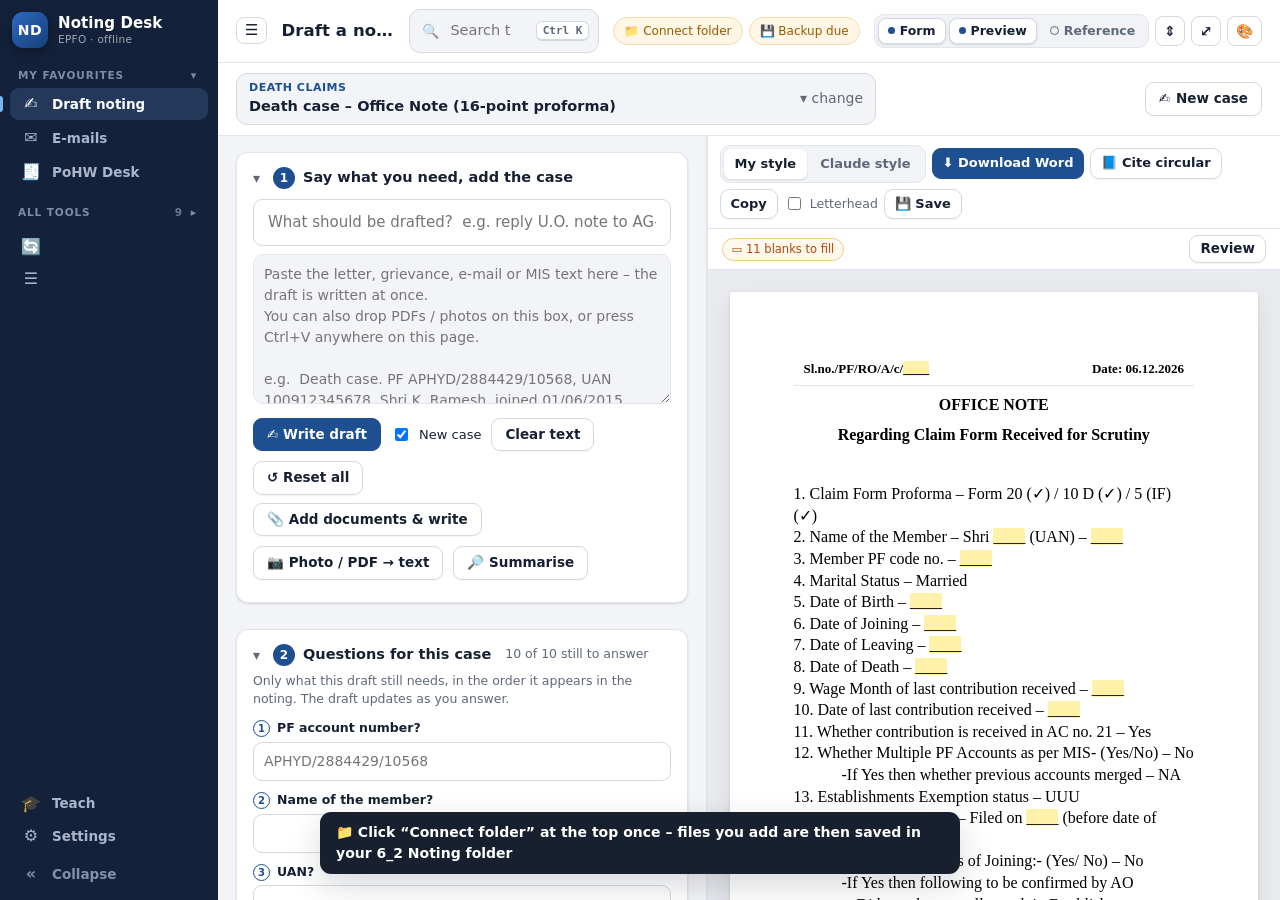
==== docs/index.html @ 1efc4e91 "Noting Desk iPhone app (PWA) with offline PC sync - Base: original Noting_Desk.html, unchanged, in s" ====
<!doctype html>
<html lang="en">
<head>
<meta charset="utf-8">
<meta name="viewport" content="width=device-width, initial-scale=1, viewport-fit=cover">
<meta name="theme-color" content="#173f7a">
<meta name="apple-mobile-web-app-capable" content="yes">
<meta name="mobile-web-app-capable" content="yes">
<meta name="apple-mobile-web-app-status-bar-style" content="default">
<meta name="apple-mobile-web-app-title" content="Noting Desk">
<meta name="format-detection" content="telephone=no">
<link rel="apple-touch-icon" href="icons/apple-touch-icon.png">
<link rel="icon" type="image/png" href="icons/icon-192.png">
<title>Noting Desk</title>
<style>
:root{
  --bg:#f3f1ec; --panel:#ffffff; --ink:#1d2433; --muted:#667085; --line:#dcd8cf;
  --accent:#1f4e79; --accent-2:#e8eef6; --ok:#1e7a4c; --warn:#a15c00; --chip:#f6f4ef;
  --paper:#ffffff; --paper-ink:#000;
}
@media (prefers-color-scheme: dark){
  :root:not([data-theme="light"]){
    --bg:#15181e; --panel:#1d2129; --ink:#e7e9ee; --muted:#9aa3b2; --line:#2e3440;
    --accent:#7fb0e6; --accent-2:#22324a; --ok:#5cc58f; --warn:#e3a54a; --chip:#252a34;
  }
}
:root[data-theme="dark"]{
  --bg:#15181e; --panel:#1d2129; --ink:#e7e9ee; --muted:#9aa3b2; --line:#2e3440;
  --accent:#7fb0e6; --accent-2:#22324a; --ok:#5cc58f; --warn:#e3a54a; --chip:#252a34;
}
*{box-sizing:border-box}
html,body{margin:0;height:100%}
body{background:var(--bg);color:var(--ink);font:14px/1.45 "Segoe UI",system-ui,-apple-system,Roboto,Arial,sans-serif}
button,input,select,textarea{font:inherit;color:inherit}
header.top{display:flex;align-items:center;gap:12px;padding:10px 16px;background:var(--panel);border-bottom:1px solid var(--line);position:sticky;top:0;z-index:20}
.brand{font-weight:700;letter-spacing:.2px;font-size:16px}
.brand small{display:block;font-weight:400;color:var(--muted);font-size:12px}
.modes{display:flex;gap:4px;background:var(--chip);border:1px solid var(--line);border-radius:10px;padding:3px;margin-left:auto}
.modes button{border:0;background:transparent;padding:6px 12px;border-radius:8px;cursor:pointer;color:var(--muted)}
.modes button.on{background:var(--panel);color:var(--ink);box-shadow:0 1px 2px rgba(0,0,0,.08);font-weight:600}
.iconbtn{border:1px solid var(--line);background:var(--panel);border-radius:8px;padding:6px 10px;cursor:pointer}
.app{display:grid;grid-template-columns:260px minmax(340px,1fr) minmax(420px,1.15fr);gap:0;height:calc(100vh - 57px)}
.app.ibbmode{display:none}
#nav{border-right:1px solid var(--line);overflow:auto;background:var(--panel);padding:10px}
#nav input{width:100%;padding:8px 10px;border:1px solid var(--line);border-radius:8px;background:var(--bg);margin-bottom:8px}
.cat{margin:8px 0 2px;font-size:11px;font-weight:700;text-transform:uppercase;letter-spacing:.6px;color:var(--muted)}
.tpl{display:block;width:100%;text-align:left;border:0;background:transparent;padding:6px 8px;border-radius:7px;cursor:pointer;font-size:13px}
.tpl:hover{background:var(--chip)}
.tpl.on{background:var(--accent-2);color:var(--accent);font-weight:600}
#formPane{overflow:auto;padding:14px 18px 90px}
#formPane h2{margin:0 0 2px;font-size:17px}
#formPane .desc{color:var(--muted);margin:0 0 12px;font-size:12.5px}
#form{display:grid;grid-template-columns:repeat(4,minmax(0,1fr));gap:10px 12px}
.fld{grid-column:span 4;min-width:0}
.fld.w-h{grid-column:span 2}.fld.w-q{grid-column:span 1}.fld.w-tq{grid-column:span 3}
.fld>label{display:block;font-size:12px;font-weight:600;color:var(--muted);margin-bottom:3px}
.fld .sh{color:var(--accent);margin-left:4px;font-size:9px;vertical-align:middle}
.fld input[type=text],.fld input[type=date],.fld input[type=number],.fld select,.fld textarea{width:100%;padding:7px 9px;border:1px solid var(--line);border-radius:7px;background:var(--panel)}
.fld textarea{min-height:62px;resize:vertical}
.fld textarea.auto{background:var(--bg)}
.autobar{display:flex;gap:6px;margin-top:3px}
.autobar button{font-size:11.5px;border:1px solid var(--line);background:var(--panel);border-radius:6px;padding:2px 8px;cursor:pointer;color:var(--muted)}
.chk{display:flex;gap:8px;align-items:flex-start;cursor:pointer;font-size:13px}
.chk input{margin-top:3px}
.multi{display:flex;flex-wrap:wrap;gap:6px 14px}
.rowsbox{border:1px solid var(--line);border-radius:8px;overflow:auto;background:var(--panel)}
.rowsbox table{border-collapse:collapse;width:100%;min-width:480px}
.rowsbox th{font-size:11px;text-align:left;color:var(--muted);font-weight:600;padding:5px 6px;background:var(--chip);border-bottom:1px solid var(--line)}
.rowsbox td{padding:3px 4px;border-bottom:1px solid var(--line);vertical-align:top}
.rowsbox td input,.rowsbox td textarea{width:100%;border:1px solid transparent;border-radius:5px;padding:5px 6px;background:transparent;min-width:70px}
.rowsbox td textarea{min-height:52px;min-width:180px}
.rowsbox td input:focus,.rowsbox td textarea:focus{border-color:var(--accent);outline:0;background:var(--panel)}
.rowsbox .rm{border:0;background:transparent;cursor:pointer;color:var(--muted);font-size:16px}
.addrow{margin:6px;border:1px dashed var(--line);background:transparent;border-radius:6px;padding:4px 10px;cursor:pointer;color:var(--accent)}
.preset{font-size:11.5px;margin-top:2px;width:100%;border:1px solid var(--line);border-radius:5px;background:var(--chip)}
.obs{border:1px solid var(--line);border-radius:8px;background:var(--panel);max-height:420px;overflow:auto}
.obs .it{padding:6px 9px;border-bottom:1px solid var(--line)}
.obs .it textarea{width:100%;margin-top:5px;min-height:50px;border:1px solid var(--line);border-radius:6px;padding:6px}
.obs .more{padding:8px}
.obs .more textarea{width:100%;min-height:54px;border:1px solid var(--line);border-radius:6px;padding:6px}
#prevPane{border-left:1px solid var(--line);display:flex;flex-direction:column;min-width:0;background:#e9e6df}
@media (prefers-color-scheme: dark){:root:not([data-theme="light"]) #prevPane{background:#0f1115}}
:root[data-theme="dark"] #prevPane{background:#0f1115}
.ptools{display:flex;gap:8px;align-items:center;padding:8px 12px;background:var(--panel);border-bottom:1px solid var(--line);flex-wrap:wrap}
.btn{border:1px solid var(--line);background:var(--panel);padding:7px 12px;border-radius:8px;cursor:pointer;font-weight:600}
.btn.pri{background:var(--accent);border-color:var(--accent);color:#fff}
:root[data-theme="dark"] .btn.pri{color:#0d1726}
@media (prefers-color-scheme: dark){:root:not([data-theme="light"]) .btn.pri{color:#0d1726}}
.banner{display:none;padding:7px 12px;background:#fff4e0;color:#7a4a00;font-size:12.5px;border-bottom:1px solid #f0d9a8}
.banner.show{display:flex;gap:10px;align-items:center}
.banner button{border:1px solid #d9b46a;background:#fff;border-radius:6px;padding:3px 8px;cursor:pointer}
.pscroll{overflow:auto;padding:18px;flex:1}
.page{background:var(--paper);color:var(--paper-ink);width:100%;max-width:794px;margin:0 auto;padding:60px 64px;box-shadow:0 1px 4px rgba(0,0,0,.18);font:12pt/1.35 "Times New Roman",Times,serif;outline:0;min-height:600px}
.page p{margin:0 0 6pt}
.page p.tight{margin:0}
.page .al-r{text-align:right}.page .al-c{text-align:center}.page .al-j{text-align:justify}
.page .b{font-weight:bold}.page .u{text-decoration:underline}
.page .fi{text-indent:.5in}
.page .ind{padding-left:.5in}
.page .sub{padding-left:1in;text-indent:-.5in}
.page .li{padding-left:.5in;text-indent:-.25in}
.page .li .num{display:inline-block;width:.25in;text-indent:0}
.page .lr{display:flex;justify-content:space-between;gap:20px}
.page table{border-collapse:collapse;width:100%;margin:4pt 0 8pt;font-size:11.5pt}
.page td{border:1px solid #000;padding:2px 5px;vertical-align:top}
.page td.th{font-weight:bold;text-align:center}
.page .pb{border-top:2px dashed #b7b0a3;margin:22px -64px;position:relative;height:0}
.page .pb::after{content:"page break";position:absolute;top:-9px;left:50%;transform:translateX(-50%);background:#fff;color:#8a8273;font:11px sans-serif;padding:0 6px}
.toast{position:fixed;bottom:22px;left:50%;transform:translateX(-50%);background:#1d2433;color:#fff;padding:8px 14px;border-radius:8px;opacity:0;transition:.25s;pointer-events:none;z-index:50}
.toast.show{opacity:1}
#mobNav,.mtabs{display:none}
dialog{border:1px solid var(--line);border-radius:12px;background:var(--panel);color:var(--ink);max-width:560px;width:92vw;padding:18px}
dialog::backdrop{background:rgba(0,0,0,.35)}
dialog.wide{max-width:780px}
.dyt{border-collapse:collapse;width:100%;font-size:13px;background:var(--panel);border:1px solid var(--line);border-radius:10px;overflow:hidden}.dyt th{text-align:left;font-size:11.5px;text-transform:uppercase;letter-spacing:.03em;color:var(--muted);padding:7px 8px;border-bottom:1px solid var(--line);background:var(--bg)}.dyt td{padding:6px 8px;border-bottom:1px solid var(--line);vertical-align:top}.dyt tr.nd td{border-top:2px solid var(--line)}
.dye td[contenteditable]:focus{outline:2px solid var(--accent);outline-offset:-2px;background:var(--bg)}.dyt .rm{border:0;background:none;color:var(--muted);font-size:16px;cursor:pointer}
.dystats{display:grid;grid-template-columns:repeat(auto-fit,minmax(130px,1fr));gap:10px;margin:0 0 6px}.dystats div{background:var(--panel);border:1px solid var(--line);border-radius:10px;padding:10px 12px}.dystats b{display:block;font-size:20px}.dystats span{font-size:12px;color:var(--muted)}
#dyBody h4{margin:18px 0 6px;font-size:14px}.dybar{display:grid;grid-template-columns:minmax(150px,300px) 1fr 90px;gap:10px;align-items:center;font-size:13px;margin:3px 0}.dyb{height:10px;background:var(--line);border-radius:6px;overflow:hidden}.dyb i{display:block;height:100%;background:var(--accent);border-radius:6px}.dyn{color:var(--muted);font-size:12.5px}
.midgrid{display:grid;grid-template-columns:110px 1fr 100px 1fr;gap:10px}.midr{display:flex;gap:10px;align-items:center;flex-wrap:wrap;padding:7px 0;border-bottom:1px solid var(--line)}.midr code{font:600 16px ui-monospace,Consolas,monospace;letter-spacing:.04em;background:var(--bg);padding:4px 8px;border-radius:6px;border:1px solid var(--line)}
.rjgrid{display:grid;grid-template-columns:1fr 1.05fr;gap:18px}.rjr{display:flex;gap:4px;align-items:flex-start}.rjb{flex:1;text-align:left;border:1px solid var(--line);background:var(--bg);color:var(--ink);border-radius:8px;padding:7px 9px;margin:2px 0;font-size:12.5px;cursor:pointer;line-height:1.35}.rjb:hover{border-color:var(--accent)}.rjr .rm{border:0;background:none;color:var(--muted);font-size:16px;cursor:pointer}
@media(max-width:760px){.rjgrid,.midgrid{grid-template-columns:1fr}.dybar{grid-template-columns:1fr 80px 70px}}

.lrow{display:flex;gap:8px;align-items:flex-start;border-bottom:1px solid var(--line);padding:6px 0;font-size:13px}
.selx select{width:100%}
.qcmd{width:100%;padding:9px 10px;border:1px solid var(--line);border-radius:8px;background:var(--bg);color:var(--ink);margin:0 0 8px;font-size:14px}
dialog label{display:block;font-size:12px;font-weight:600;color:var(--muted);margin:8px 0 3px}
dialog input,dialog textarea{width:100%;padding:7px 9px;border:1px solid var(--line);border-radius:7px;background:var(--bg)}
dialog textarea{min-height:140px;font-family:Consolas,monospace;font-size:12.5px}
.drow{display:flex;gap:8px;justify-content:flex-end;margin-top:14px;flex-wrap:wrap}
/* checks */
.page .blank{background:#fff1a8;border-radius:2px}
.fld.bad input,.fld.bad select,.fld.bad textarea{border-color:#d92d20!important;background:#fff6f5}
.fld.warn input,.fld.warn select,.fld.warn textarea{border-color:#dc8a00!important}
.fmsg{font-size:11.5px;margin-top:3px;color:#b54708}
.fmsg.err{color:#b42318}.fmsg.info{color:var(--muted)}
.chkbar{display:flex;align-items:center;gap:8px;padding:6px 12px;font-size:12.5px;border-bottom:1px solid var(--line);background:var(--panel);flex-wrap:wrap}
.chkbar .pill{padding:2px 9px;border-radius:999px;border:1px solid var(--line);background:var(--chip)}
.chkbar .pill.ok{color:var(--ok);border-color:#a6dcbf}
.chkbar .pill.w{color:#b54708;border-color:#f3c98b;background:#fff8ec}
.chkbar .pill.e{color:#b42318;border-color:#f5b5ae;background:#fff4f2}
.chkbar button{margin-left:auto}
#review{display:none;max-height:42vh;overflow:auto;background:var(--panel);border-bottom:1px solid var(--line);padding:8px 12px}
#review.show{display:block}
.ri{display:flex;gap:10px;align-items:flex-start;padding:7px 0;border-bottom:1px dashed var(--line);font-size:12.5px}
.ri .tag{flex:0 0 auto;font-size:10.5px;font-weight:700;text-transform:uppercase;padding:1px 6px;border-radius:5px;background:var(--chip);color:var(--muted)}
.ri .tag.e{background:#fee4e2;color:#b42318}.ri .tag.w{background:#fef0c7;color:#b54708}.ri .tag.g{background:#e0eaff;color:#2f4fb3}
.ri .body{flex:1;min-width:0}.ri .ctx{color:var(--muted);font-size:11.5px;margin-top:2px;word-break:break-word}
.ri button{flex:0 0 auto;font-size:11.5px;border:1px solid var(--line);background:var(--panel);border-radius:6px;padding:2px 8px;cursor:pointer}
.flash{animation:fl 1.4s}
@keyframes fl{0%,60%{background:#fff1a8}100%{background:transparent}}
/* history */
#hist{display:none;padding:14px 18px 100px;max-width:1100px;margin:0 auto}
#hist.show{display:block}
.htools{display:flex;gap:8px;flex-wrap:wrap;align-items:center}
.htools input,.htools select{padding:7px 9px;border:1px solid var(--line);border-radius:7px;background:var(--panel)}
.htools input[type=search]{flex:1;min-width:200px}
.hitem{display:flex;gap:12px;align-items:flex-start;padding:10px 0;border-bottom:1px solid var(--line)}
.hitem .when{flex:0 0 92px;font-size:12px;color:var(--muted)}
.hitem .what{flex:1;min-width:0}
.hitem .what b{display:block}
.hitem .what .meta{font-size:12px;color:var(--muted)}
.hitem .what .snip{font-size:12px;color:var(--muted);margin-top:3px;overflow:hidden;text-overflow:ellipsis;white-space:nowrap}
.hitem .acts{display:flex;gap:6px;flex-wrap:wrap}
.hitem .acts button{font-size:12px;padding:4px 9px}
.badge{font-size:10.5px;padding:1px 6px;border-radius:5px;background:var(--accent-2);color:var(--accent);margin-left:6px;font-weight:600}
@media (max-width:900px){.hitem{flex-wrap:wrap}.hitem .when{flex-basis:100%}}
/* IBB */
#ibb{display:none;padding:14px 18px 100px;max-width:1280px;margin:0 auto}
#ibb.show{display:block}
.card{background:var(--panel);border:1px solid var(--line);border-radius:12px;padding:14px;margin-bottom:14px}
.card h3{margin:0 0 10px;font-size:15px;display:flex;align-items:center;gap:10px;flex-wrap:wrap}
.grid4{display:grid;grid-template-columns:repeat(6,minmax(0,1fr));gap:10px}
.grid4 .fld{grid-column:span 1}
.grid4 .fld.w-2{grid-column:span 2}
.ibbt{overflow:auto}
.ibbt table{border-collapse:collapse;width:100%;min-width:860px;font-size:12.5px}
.ibbt th,.ibbt td{border:1px solid var(--line);padding:3px 5px;text-align:right;white-space:nowrap}
.ibbt th{background:var(--chip);font-size:11.5px;color:var(--muted);text-align:center}
.ibbt td.l{text-align:left}
.ibbt td input{width:100%;min-width:72px;border:0;background:transparent;text-align:right;padding:3px 2px}
.ibbt td input.rem{text-align:left;min-width:100px}
.ibbt td input:focus{outline:1px solid var(--accent);background:var(--panel)}
.ibbt tr.calc td{background:var(--chip);font-weight:600}
.ibbt td.ro{color:var(--muted)}
.rate{width:70px;padding:3px 6px;border:1px solid var(--line);border-radius:6px;background:var(--panel);text-align:right}
.sumgrid{display:flex;flex-wrap:wrap;gap:10px}
.stat{background:var(--chip);border:1px solid var(--line);border-radius:10px;padding:8px 12px;min-width:150px}
.stat b{display:block;font-size:18px}
.stat span{font-size:11.5px;color:var(--muted)}
.collapse{border:0;background:transparent;cursor:pointer;color:var(--accent);font-size:12.5px}
.hint{color:var(--muted);font-size:12px;margin:4px 0 0}
#styleSw{display:flex;gap:2px;background:var(--chip);border:1px solid var(--line);border-radius:9px;padding:2px}
#styleSw button{border:0;background:transparent;padding:6px 11px;border-radius:7px;cursor:pointer;color:var(--muted);font-size:13px}
#styleSw button.on{background:var(--accent);color:#fff;font-weight:600}
/* circular check */
#qAdv select{width:100%;padding:6px 8px;border:1px solid var(--line);border-radius:7px;background:var(--panel);color:var(--ink);margin-bottom:8px}
.advq{padding:6px 0;border-top:1px dashed var(--line)}.advql{font-size:13px;margin-bottom:4px}
.advq input{width:140px;padding:5px 7px;border:1px solid var(--line);border-radius:6px;background:var(--bg);color:var(--ink)}
.seg{display:flex;gap:4px}.seg.wrap{flex-wrap:wrap}.seg button{border:1px solid var(--line);background:var(--panel);color:var(--ink);border-radius:14px;padding:3px 11px;font-size:12.5px;cursor:pointer}.seg button.on{background:var(--accent);border-color:var(--accent);color:#fff}
#advRes{margin-top:10px}.advout{font-weight:600;padding:8px 10px;border-radius:8px;background:var(--chip);display:flex;gap:8px;align-items:center;flex-wrap:wrap}
.advout select{width:auto!important;margin:0!important}.o-approve{border-left:4px solid var(--ok)}.o-reject{border-left:4px solid var(--bad)}.o-return,.o-merit{border-left:4px solid var(--warn)}.o-eo,.o-oic,.o-transfer,.o-part{border-left:4px solid var(--accent)}
.advr{font-size:13px;padding-left:20px;margin:8px 0}.advr li{margin:4px 0}.cref{font-size:11px}.advrec{font-size:13px;font-style:italic;margin:6px 0}
#advEdit{width:100%;min-height:110px;margin-top:6px;padding:8px;border:1px solid var(--line);border-radius:8px;background:var(--bg);color:var(--ink);font:13px/1.45 inherit}
.advc{margin-top:8px;font-size:12.5px}.advc details,.libi{border:1px solid var(--line);border-radius:8px;padding:6px 9px;margin:6px 0;background:var(--bg)}.advc summary,.libi summary{cursor:pointer}.advc ul,.libi ul{margin:6px 0;padding-left:18px}.vrf{font-size:11px;color:var(--warn);border:1px solid var(--warn);border-radius:10px;padding:0 6px}
.libr{border-bottom:1px solid var(--line);padding:7px 2px;font-size:13.5px}.libr.core{background:var(--chip)}.libm{display:flex;gap:8px;font-size:11.5px;color:var(--muted);margin-bottom:2px}.libd{border:1px solid var(--line);border-radius:10px;padding:0 6px}.libk{color:var(--ok);font-weight:600}.libt{color:var(--ink);text-decoration:none}.libt:hover{text-decoration:underline;color:var(--accent)}.libo{font-size:11.5px;margin-left:6px}.libr details{margin-top:4px;font-size:12.5px}
#kbBox summary{cursor:pointer;font-weight:600;font-size:13.5px}.kbh{border-top:1px solid var(--line);padding:7px 0;font-size:13px}.kbh .kbm{display:flex;gap:8px;flex-wrap:wrap;font-size:11.5px;color:var(--muted);align-items:center}.kbh .kbt{font-weight:600}.kbh mark{background:#ffe08a;color:inherit;padding:0 1px;border-radius:2px}.kbh p{margin:3px 0;line-height:1.45}.kbk{border:1px solid var(--line);border-radius:10px;padding:0 6px}#dlgAddC .chip{display:inline-block;border:1px solid var(--line);border-radius:12px;padding:1px 8px;margin:0 4px 4px 0;font-size:12px;background:var(--chip)}#dlgAddC .chip a{color:var(--muted);text-decoration:none;margin-left:4px}#dlgAddC input,#dlgAddC select,#dlgAddC textarea{font:inherit}#dlgLib select{padding:5px 7px;border:1px solid var(--line);border-radius:7px;background:var(--panel);color:var(--ink)}
/* summary + OCR */
.btn.sm{padding:3px 9px;font-size:12px}
#qSum{display:none}#qSum h3{display:flex;align-items:center;gap:8px}
.smrow{display:grid;grid-template-columns:92px 1fr;gap:8px;padding:6px 0;border-top:1px solid var(--line);font-size:13px}
.smrow:first-child{border-top:0}.smrow ol,.smrow ul{margin:0;padding-left:18px}.smrow li{margin:2px 0}.smrow ul.smd{list-style:none;padding:0}
.smk{font-size:11.5px;font-weight:700;color:var(--muted);text-transform:uppercase;letter-spacing:.4px;padding-top:2px}
.smrow.warn span:last-child{color:var(--warn)}
.ocrdlg{width:min(860px,96vw);max-height:94vh;border:1px solid var(--line);border-radius:12px;background:var(--panel);color:var(--ink);padding:16px}
.ocrdlg::backdrop{background:rgba(0,0,0,.45)}
.ocrdrop{border:2px dashed var(--line);border-radius:10px;padding:10px;margin:8px 0}.ocrdrop.on{border-color:var(--accent);background:var(--accent-2)}
#ocrThumbs{display:flex;flex-wrap:wrap;gap:8px;margin-top:8px}
.othumb{border:1px solid var(--line);border-radius:8px;padding:4px;background:var(--bg);display:flex;flex-direction:column;align-items:center;gap:4px}
.otext{width:150px;height:110px;overflow:hidden;font-size:10.5px;line-height:1.3;color:var(--muted);background:var(--panel);padding:4px;border-radius:4px}
.othumb canvas{display:block;max-width:150px;max-height:150px;background:#fff}
.obar{display:flex;gap:4px;align-items:center;font-size:11.5px;color:var(--muted)}.obar button{border:1px solid var(--line);background:var(--panel);border-radius:6px;cursor:pointer;padding:1px 7px;color:var(--ink)}
.oprog{display:none;height:6px;background:var(--chip);border-radius:4px;overflow:hidden;margin:6px 0}.oprog i{display:block;height:100%;width:0;background:var(--accent);transition:width .2s}
#ocrOut{width:100%;min-height:200px;margin-top:8px;padding:9px;border:1px solid var(--line);border-radius:8px;background:var(--bg);color:var(--ink);font:13px/1.45 inherit;resize:vertical}
/* quick write */
#qw{display:flex;flex-direction:column;gap:12px;margin-bottom:12px}
.qcard{background:var(--panel);border:1px solid var(--line);border-radius:10px;padding:12px 14px}
.qcard h3{margin:0 0 8px;font-size:14.5px;display:flex;align-items:center;gap:8px}
.qcard h4{margin:14px 0 6px;font-size:12.5px;color:var(--muted);text-transform:uppercase;letter-spacing:.5px}
.qstep{display:inline-grid;place-items:center;width:22px;height:22px;border-radius:50%;background:var(--accent);color:#fff;font-size:12px;font-weight:700}
#qText{width:100%;min-height:130px;resize:vertical;padding:9px 10px;border:1px solid var(--line);border-radius:8px;background:var(--bg);color:var(--ink);font:13px/1.45 inherit}
.qrow{display:flex;align-items:center;gap:10px;flex-wrap:wrap;margin-top:8px}
#qFound{margin-top:8px;display:flex;flex-wrap:wrap;gap:5px;align-items:center}
.qchip{font-size:11.5px;border:1px solid var(--line);background:var(--chip);border-radius:20px;padding:2px 9px}
.qchip b{color:var(--accent);font-weight:600;margin-right:3px}
.qtype{display:flex;flex-wrap:wrap;gap:6px;align-items:baseline;margin-bottom:6px}
#qSel{width:100%;padding:6px 8px;border:1px solid var(--line);border-radius:7px;background:var(--panel);color:var(--ink)}
#qList,#qChoice{display:flex;flex-direction:column;gap:10px}
.fld.q>label{font-size:13px;color:var(--ink);font-weight:600;display:flex;gap:7px;align-items:baseline}
.fld.q .qn{flex:none;display:inline-grid;place-items:center;min-width:19px;height:19px;border-radius:50%;border:1px solid var(--accent);color:var(--accent);font-size:11px}
.fld.q.done .qn{background:var(--ok);border-color:var(--ok);color:#fff}
.fld.q.done>label{color:var(--muted);font-weight:500}
#qType,#qAsk{display:none}
/* collapsible panes (desktop only) */
.phead{display:none}
@media (min-width:901px){
  .app{transition:grid-template-columns .18s ease}
  .phead{display:flex;position:sticky;top:0;z-index:6;justify-content:flex-end;margin:-4px 0 4px;pointer-events:none}
  #formPane .phead{margin:-10px -14px 0 0}
  #prevPane .phead{position:static;margin:0;padding:3px 6px 0;background:var(--panel)}
  .pmin{pointer-events:auto;border:1px solid var(--line);background:var(--panel);color:var(--muted);border-radius:6px;font-size:11.5px;padding:2px 8px;cursor:pointer;white-space:nowrap}
  .pmin:hover{background:var(--chip);color:var(--ink)}
  .mini{padding:0!important;overflow:hidden!important;display:block!important;background:var(--chip)}
  .mini>*:not(.phead){display:none!important}
  .mini .phead{display:block;position:static;margin:0!important;padding:0;height:100%;pointer-events:auto;background:transparent}
  .mini .pmin{width:100%;height:100%;border:0;border-radius:0;background:transparent;writing-mode:vertical-rl;font-size:12.5px;font-weight:600;letter-spacing:.4px;color:var(--accent)}
  .mini .pmin:hover{background:var(--accent-2)}
}
@media (max-width:1100px){.app{grid-template-columns:220px 1fr 1fr}}
@media (max-width:900px){
  .app{display:block;height:auto}
  #nav{display:none}
  #mobNav{display:block;padding:10px 16px 0}
  #mobNav select{width:100%;padding:9px;border:1px solid var(--line);border-radius:8px;background:var(--panel)}
  .mtabs{display:flex;gap:4px;padding:10px 16px 0}
  .mtabs button{flex:1;padding:8px;border:1px solid var(--line);background:var(--panel);border-radius:8px;cursor:pointer}
  .mtabs button.on{background:var(--accent-2);color:var(--accent);font-weight:700;border-color:var(--accent)}
  #formPane{padding:12px 16px 90px}
  #prevPane{display:none;border-left:0;min-height:70vh}
  body.prev #formPane{display:none} body.prev #prevPane{display:flex}
  .page{padding:26px 20px;font-size:11pt}
  .page .pb{margin:22px -20px}
  #form{grid-template-columns:repeat(2,minmax(0,1fr))}
  .fld,.fld.w-tq{grid-column:span 2}.fld.w-h{grid-column:span 2}.fld.w-q{grid-column:span 1}
  .grid4{grid-template-columns:repeat(2,minmax(0,1fr))}
  .grid4 .fld.w-2{grid-column:span 2}
  .ptools{position:sticky;top:57px;z-index:5}
  header.top{flex-wrap:wrap}
  .brand small{display:none}
  #ibb{padding:12px 16px 100px}
}

/* ---- Circular Library hub ---- */
.hub input[type=checkbox]{width:auto;padding:0}.hub label{display:inline-block;margin:0;font-size:13px}.hub .wgrid label,.hub .wl{display:block}.hub .hubhead label{display:inline}.hub textarea{font-family:inherit;font-size:14px}
.hub{max-width:none;width:min(1040px,96vw);height:min(92vh,900px);max-height:94vh;border:1px solid var(--line);border-radius:14px;background:var(--bg);color:var(--ink);padding:0;overflow:hidden}.hub[open]{display:flex;flex-direction:column}.hub::backdrop{background:rgba(0,0,0,.5)}
.hubhead{display:flex;align-items:center;gap:12px;padding:12px 18px;background:var(--panel);border-bottom:1px solid var(--line);flex-wrap:wrap}.hubhead h2{margin:0;font-size:19px}
.fchip{font-size:12.5px;border-radius:999px;padding:4px 6px 4px 12px;display:flex;gap:8px;align-items:center}.fchip.ok{background:#e4f5ea;color:#14633a}.fchip.warn{background:#fff1d6;color:#8a5a00;padding:4px 10px}.fchip .lk{border:0;background:none;color:inherit;text-decoration:underline;cursor:pointer;font:inherit}
.hubtabs{display:flex;gap:6px;padding:10px 18px 0;background:var(--panel)}.hubtabs button{border:1px solid var(--line);border-bottom:0;background:var(--bg);color:var(--muted);padding:9px 16px;border-radius:10px 10px 0 0;font:600 14px inherit;cursor:pointer}.hubtabs button.on{background:var(--bg);color:var(--ink);box-shadow:0 2px 0 var(--bg)}
.hubnote{margin:10px 18px 0;padding:10px 12px;border-radius:10px;background:#fff1d6;color:#6d4700;font-size:13.5px}
.hubbody{flex:1;overflow:auto;padding:14px 18px 20px}
.srch{display:flex;gap:10px;align-items:center}.srch input{flex:1;padding:13px 14px;font-size:16px;border:2px solid var(--line);border-radius:12px;background:var(--panel);color:var(--ink)}.srch input:focus{outline:none;border-color:var(--accent)}
.seg{display:inline-flex;border:1px solid var(--line);border-radius:10px;overflow:hidden}.seg button{border:0;background:var(--panel);color:var(--muted);padding:10px 14px;font:600 13px inherit;cursor:pointer}.seg button.on{background:var(--accent);color:#fff}
.chips{display:flex;gap:6px;flex-wrap:wrap;margin:10px 0}.chips button{border:1px solid var(--line);background:var(--panel);color:var(--ink);border-radius:999px;padding:5px 11px;font-size:13px;cursor:pointer}.chips button i{font-style:normal;color:var(--muted);font-size:11.5px;margin-left:3px}.chips button.on{background:var(--accent);border-color:var(--accent);color:#fff}.chips button.on i{color:#dbe8f5}
.tools{align-items:center;gap:14px;font-size:13px;color:var(--muted)}.tools select{margin-left:4px;padding:6px 8px;border:1px solid var(--line);border-radius:8px;background:var(--panel);color:var(--ink)}.tog{display:inline-flex;align-items:center;gap:6px;cursor:pointer;white-space:nowrap}
.lc{display:flex;gap:12px;padding:12px;margin:8px 0;border:1px solid var(--line);border-radius:12px;background:var(--panel)}.lc.core{border-left:4px solid #2e8b57}
.lcd{min-width:54px;text-align:center;border-right:1px solid var(--line);padding-right:12px;display:flex;flex-direction:column;justify-content:center;color:var(--muted);font-size:11.5px;line-height:1.25}.lcd b{font-size:22px;color:var(--ink)}
.lcb{flex:1;min-width:0}.lct{font-weight:600;font-size:14.5px;line-height:1.4}.lcm{display:flex;gap:6px;flex-wrap:wrap;align-items:center;margin:5px 0;font-size:12px}.lca{display:flex;gap:6px;flex-wrap:wrap;align-items:center}
.pill{border:1px solid var(--line);border-radius:999px;padding:1px 8px;font-size:11.5px;color:var(--muted)}.pill.ok{background:#e4f5ea;color:#14633a;border-color:#bfe3cd}.pill.own{background:#e8f0fb;color:#1d4f7a;border-color:#c5d8f2}.mut{color:var(--muted);font-size:12px}
.kp summary{cursor:pointer;font-size:13px;color:var(--accent);margin-top:4px}.kp ul{margin:4px 0 0 18px;padding:0;font-size:13px}
.btn.big{padding:11px 18px;font-size:15px}.btn.sm{padding:5px 10px;font-size:12.5px}
.wz{max-width:820px;margin:0 auto}.wstep{display:flex;gap:14px;padding:14px 0;border-bottom:1px solid var(--line)}.wn{width:32px;height:32px;border-radius:50%;background:var(--accent);color:#fff;display:flex;align-items:center;justify-content:center;font-weight:700;flex:none}.wb{flex:1;min-width:0}.wb h3{margin:4px 0 4px;font-size:16px}
.drop{display:flex;gap:10px;align-items:center;flex-wrap:wrap;padding:16px;border:2px dashed var(--line);border-radius:12px;background:var(--panel)}.drop.on{border-color:var(--accent);background:var(--chip)}
.wf{display:flex;justify-content:space-between;gap:10px;padding:6px 10px;margin-top:6px;border:1px solid var(--line);border-radius:8px;font-size:13.5px;background:var(--panel)}.wf .lk{border:0;background:none;color:#b42318;cursor:pointer;text-decoration:underline}
.wb textarea,.wb input,.wb select{width:100%;padding:9px 10px;border:1px solid var(--line);border-radius:8px;background:var(--panel);color:var(--ink);font:inherit;box-sizing:border-box}
.wgrid{display:grid;grid-template-columns:2fr 1fr 1.3fr;gap:10px}.wgrid label,.wl{display:block;font-size:12.5px;font-weight:600;color:var(--muted)}.wgrid input,.wgrid select,.wl input,.wl textarea{margin-top:3px;font-weight:400}.wl{margin-top:10px}
.wmsg{margin-top:8px;font-size:14px}@media(max-width:700px){.wgrid{grid-template-columns:1fr}.lc{flex-direction:column}.lcd{flex-direction:row;gap:6px;border-right:0;padding:0;justify-content:flex-start;align-items:baseline}}
.lhwrap{margin:0 0 10px}.lh{display:block;max-width:100%;height:auto;margin:0 auto}.lhbox{border:1px solid var(--line);border-radius:10px;padding:8px 12px;margin:8px 0}
/* ---------- visual refresh ---------- */
:root{--shadow:0 1px 2px rgba(16,24,40,.06),0 4px 14px rgba(16,24,40,.06);--ring:0 0 0 3px color-mix(in srgb,var(--accent) 22%,transparent)}
header.top{box-shadow:0 1px 0 var(--line),0 6px 18px rgba(16,24,40,.05);gap:10px;flex-wrap:nowrap}
.brand{display:flex;align-items:center;gap:10px;white-space:nowrap}.brand::before{content:"ND";display:grid;place-items:center;width:32px;height:32px;border-radius:9px;background:var(--accent);color:#fff;font-size:12.5px;font-weight:800;letter-spacing:.5px;flex:none}
:root[data-theme="dark"] .brand::before{color:#0d1726}
.modes{overflow-x:auto;scrollbar-width:none;border-radius:12px;padding:4px;min-width:0}.modes::-webkit-scrollbar{display:none}
.modes button{white-space:nowrap;border-radius:9px;padding:7px 12px;font-weight:500;transition:background .15s,color .15s}.modes button:hover{color:var(--ink);background:color-mix(in srgb,var(--panel) 60%,transparent)}
.modes button.on{color:var(--accent);box-shadow:var(--shadow)}
.iconbtn{white-space:nowrap;border-radius:9px;padding:7px 11px;font-weight:500;transition:border-color .15s,background .15s}.iconbtn:hover{border-color:var(--accent);background:var(--accent-2)}
.btn{border-radius:9px;transition:border-color .15s,background .15s,transform .05s,box-shadow .15s}.btn:hover{border-color:var(--accent)}.btn:active{transform:translateY(1px)}
.btn.pri{box-shadow:0 1px 2px rgba(16,24,40,.18)}.btn.pri:hover{filter:brightness(1.08)}.btn:disabled{opacity:.55;cursor:default}
button:focus-visible,select:focus-visible,a:focus-visible{outline:0;box-shadow:var(--ring)}
input:focus,textarea:focus,select:focus{outline:0;border-color:var(--accent)!important;box-shadow:var(--ring)}
#page:focus,#page *:focus{box-shadow:none}
.qcard{border-radius:12px;box-shadow:var(--shadow);padding:14px 16px}.qcard+.qcard{margin-top:12px}
.qcmd{border:1.5px solid color-mix(in srgb,var(--accent) 45%,var(--line));font-weight:500;padding:11px 12px;border-radius:10px;background:var(--panel)}
.qcmd::placeholder{font-weight:400}
#nav{padding:12px 10px}.tpl{position:relative;border-radius:8px;padding:7px 10px;transition:background .12s}.tpl.on{box-shadow:inset 3px 0 0 var(--accent)}
.cat{margin:14px 0 4px;padding-left:4px}
.toast{bottom:26px;padding:10px 16px;border-radius:10px;box-shadow:0 8px 28px rgba(0,0,0,.25);font-weight:500;max-width:min(92vw,640px)}
dialog{border-radius:14px;box-shadow:0 24px 60px rgba(0,0,0,.28)}dialog::backdrop{background:rgba(15,20,30,.45);backdrop-filter:blur(2px)}
.hubtabs button.on{color:var(--accent)}
*{scrollbar-width:thin;scrollbar-color:color-mix(in srgb,var(--muted) 45%,transparent) transparent}
kbd{font:600 11px ui-monospace,Consolas,monospace;border:1px solid var(--line);border-bottom-width:2px;border-radius:5px;padding:1px 5px;background:var(--bg);color:var(--muted)}
.keys{display:flex;gap:14px;flex-wrap:wrap;font-size:12px;color:var(--muted);margin:10px 2px 0}
@media(max-width:1250px){.brand small{display:none}.iconbtn{padding:7px 9px}}
@media(min-width:901px){.app{height:calc(100vh - 65px)}}
@media(max-width:900px){header.top{flex-wrap:wrap}.modes{order:3;flex-basis:100%;margin-left:0}.brand{margin-right:auto}}
#dlgSet .tog{display:inline-flex;gap:6px;align-items:center}
/* ---- rejection reasons: sentence with blank boxes ---- */
.rjb{position:relative;font-size:12px!important;padding:8px 10px!important}.rjb.on{border-color:var(--accent)!important;background:var(--chip)!important;box-shadow:0 0 0 2px color-mix(in srgb,var(--accent) 22%,transparent)}
.rjn{display:inline-block;margin-left:6px;font-size:10.5px;font-weight:600;color:var(--accent);background:var(--panel);border:1px solid var(--line);border-radius:10px;padding:0 7px;white-space:nowrap}
.rjsent{font-size:15px;line-height:2.3;font-weight:500;letter-spacing:.01em;background:var(--bg);border:1px solid var(--line);border-radius:12px;padding:12px 16px;text-transform:uppercase}
.rjf{display:inline-flex;flex-direction:column;vertical-align:middle;line-height:1;margin:0 3px;text-transform:none}
.rjf small{font-size:9.5px;color:var(--muted);text-align:center;margin-top:2px;white-space:nowrap}
.rjin{font:inherit;font-size:15px!important;font-weight:600;text-align:center;padding:4px 6px!important;border:0!important;border-bottom:2px solid var(--accent)!important;border-radius:5px 5px 0 0!important;background:#fff6c8!important;color:#1a1a1a!important;width:auto;min-width:0}
.rjin:focus{outline:0;background:#ffeb85!important}.rjin::placeholder{font-weight:400;color:#9a8a3c;font-size:12px}
.rjempty{padding:26px 18px;border:1px dashed var(--line);border-radius:12px;color:var(--muted);font-size:13.5px;line-height:1.6}.rjempty b{color:var(--ink)}

/* ---- layout pass 2 ---- */
@media (min-width:1300px){
 #qList{display:grid!important;grid-template-columns:1fr 1fr;gap:12px 16px}
 #qList .fld.q{grid-column:auto}
 #qList .fld.q.w-f,#qList .fld.q:has(table),#qList .fld.q:has(textarea),#qList .fld.q:has(.opts),#qList .fld.q:has(.chk),#qList .fld.q.w-tq{grid-column:1/-1}
}
.fld.q>label{font-size:12.5px;margin-bottom:4px}
.fld.q .qn{min-width:17px;height:17px;font-size:10px}
.fld.q input[type=text],.fld.q input[type=date],.fld.q select,.fld.q textarea{padding:8px 10px;font-size:14px}
.fld.q.done input,.fld.q.done select{background:color-mix(in srgb,var(--ok) 7%,var(--panel))}
.qcard{border-radius:14px}
#qCmd{font-size:15px;padding:11px 14px}
.qrow .btn:not(.pri){background:transparent}
.btn{transition:background .12s,border-color .12s,transform .05s}.btn:active{transform:translateY(1px)}
header.top .btn{padding:6px 10px;font-size:13px}


/* =====================================================================
   NOTING DESK 2 — new shell & theme (layered over the engine styles)
   ===================================================================== */
body.nd2{
  --bg:#f3f4f7; --panel:#ffffff; --ink:#172033; --muted:#5f6878; --line:#e2e5eb; --line2:#d3d8e1;
  --accent:#1d4f91; --accent-2:#e8f0fb; --accent-ink:#0f3466; --ok:#167a48; --warn:#9a5a00; --bad:#b42318;
  --chip:#f1f3f7; --rail:#13213b; --rail-ink:#aab6cc; --hl:#fff3c4; --gold:#d99a1e;
  --r:12px; --sh:0 1px 2px rgba(16,24,40,.06),0 1px 3px rgba(16,24,40,.08); --sh2:0 12px 32px rgba(16,24,40,.16);
  font:14px/1.5 "Segoe UI Variable Text","Segoe UI",system-ui,-apple-system,Roboto,Arial,sans-serif;
  background:var(--bg);color:var(--ink);overflow:hidden
}
@media (prefers-color-scheme: dark){
  body.nd2:not([data-theme="light"]){--bg:#11151c;--panel:#1a1f29;--ink:#e6e9ef;--muted:#98a2b3;--line:#2a313d;--line2:#353d4b;--accent:#7fb0ee;--accent-2:#1f2f47;--accent-ink:#bcd6f7;--chip:#222937;--rail:#0b1220;--hl:#4a3f12}
}
body.nd2 *{scrollbar-width:thin;scrollbar-color:#c3c9d4 transparent}
body.nd2 header.top,body.nd2 #mobNav,body.nd2 #nav,body.nd2 .pmin,body.nd2 .phead{display:none!important}

/* ---------- shell ---------- */
#shell{display:grid;grid-template-columns:78px 1fr;height:100vh}
#rail{background:var(--rail);display:flex;flex-direction:column;align-items:stretch;padding:10px 6px;gap:2px;overflow:auto}
#rail .logo{width:40px;height:40px;margin:2px auto 12px;border-radius:11px;background:linear-gradient(135deg,#2c6ac0,#173f7a);color:#fff;font-weight:800;font-size:15px;line-height:40px;text-align:center;letter-spacing:.5px;box-shadow:0 4px 12px rgba(0,0,0,.3)}
#rail button{border:0;background:transparent;color:var(--rail-ink);border-radius:10px;padding:8px 2px 7px;cursor:pointer;display:flex;flex-direction:column;align-items:center;gap:2px;font-family:inherit;font-weight:600;font-size:11px;line-height:1.15;position:relative}
#rail button i{font-style:normal;font-size:19px;line-height:1;filter:saturate(.85)}
#rail button:hover{background:rgba(255,255,255,.07);color:#fff}
#rail button.on{background:rgba(127,176,238,.16);color:#fff}
#rail button.on::before{content:"";position:absolute;left:-6px;top:10px;bottom:10px;width:3px;border-radius:0 3px 3px 0;background:#7fb0ee}
#rail .sp{flex:1}
#rail .badge{position:absolute;top:3px;right:9px;background:var(--gold);color:#1b1300;border-radius:9px;font-weight:700;font-size:10px;line-height:16px;min-width:16px;padding:0 4px}
#mainCol{display:flex;flex-direction:column;min-width:0;height:100vh}
#topbar{display:flex;align-items:center;gap:14px;padding:9px 18px;background:var(--panel);border-bottom:1px solid var(--line);min-height:58px;position:relative;z-index:30}
.tb-title{min-width:150px}
.tb-title b{display:block;font-size:16.5px;letter-spacing:.1px}
.tb-title small{display:block;color:var(--muted);font-size:12px;margin-top:-1px}
#gsWrap{flex:1;max-width:760px;margin:0 auto;position:relative}
#gs{width:100%;padding:10px 74px 10px 40px;border:1px solid var(--line2);border-radius:11px;background:var(--bg);font-size:14.5px;outline:0;transition:.15s}
#gs:focus{background:var(--panel);border-color:var(--accent);box-shadow:0 0 0 4px var(--accent-2)}
.gsi{position:absolute;left:13px;top:50%;transform:translateY(-50%);opacity:.6;pointer-events:none}
#gsWrap>kbd{position:absolute;right:10px;top:50%;transform:translateY(-50%);font-weight:600;font-size:11px;color:var(--muted);background:var(--panel);border:1px solid var(--line2);border-bottom-width:2px;border-radius:6px;padding:2px 6px;pointer-events:none}
#gsPanel{position:absolute;left:0;right:0;top:calc(100% + 6px);background:var(--panel);border:1px solid var(--line2);border-radius:14px;box-shadow:var(--sh2);max-height:min(72vh,640px);overflow:auto;padding:6px}
#gsPanel .gsg{font-weight:700;font-size:10.5px;text-transform:uppercase;letter-spacing:.7px;color:var(--muted);padding:9px 10px 4px}
#gsPanel .gsr{display:flex;align-items:flex-start;gap:10px;padding:8px 10px;border-radius:9px;cursor:pointer}
#gsPanel .gsr.on,#gsPanel .gsr:hover{background:var(--accent-2)}
#gsPanel .gsr .ic{width:26px;height:26px;border-radius:7px;background:var(--chip);display:grid;place-items:center;flex:none;font-size:14px}
#gsPanel .gsr .tx{flex:1;min-width:0}
#gsPanel .gsr .t1{font-weight:600;white-space:nowrap;overflow:hidden;text-overflow:ellipsis}
#gsPanel .gsr .t2{color:var(--muted);font-size:12.5px;display:-webkit-box;-webkit-line-clamp:2;-webkit-box-orient:vertical;overflow:hidden}
#gsPanel .gsr .act{flex:none;display:flex;gap:4px;align-self:center}
#gsPanel .gsfoot{display:flex;gap:14px;color:var(--muted);font-size:11.5px;padding:8px 10px 4px;border-top:1px solid var(--line);margin-top:4px}
#gsPanel mark,.cv mark,.cd mark{background:var(--hl);color:inherit;border-radius:2px;padding:0 1px}
#tbChips{display:flex;gap:6px;align-items:center}
.chipx{display:inline-flex;align-items:center;gap:6px;border:1px solid var(--line);background:var(--chip);border-radius:20px;padding:4px 10px;font-size:12px;color:var(--muted);white-space:nowrap;cursor:default}
.chipx.ok{color:var(--ok);background:#e9f7ef;border-color:#c3e8d2}
.chipx.warn{color:var(--warn);background:#fff6e5;border-color:#f3dcae;cursor:pointer}
.dot{width:7px;height:7px;border-radius:50%;background:currentColor;display:inline-block}

#views{flex:1;min-height:0;position:relative}
.view{display:none;height:100%;overflow:auto}
.view.on{display:block}
#vDraft.on{display:flex;flex-direction:column;overflow:hidden}

/* ---------- common controls ---------- */
body.nd2 .btn{border:1px solid var(--line2);background:var(--panel);color:var(--ink);border-radius:9px;padding:7px 13px;font-weight:600;font-size:13.5px;cursor:pointer;transition:background .12s,border-color .12s;box-shadow:0 1px 1px rgba(16,24,40,.04);text-decoration:none;display:inline-flex;align-items:center;gap:6px;line-height:1.3}
body.nd2 .btn:hover{border-color:#b7c0ce;background:#fafbfc}
body.nd2 .btn.pri{background:var(--accent);border-color:var(--accent);color:#fff}
body.nd2 .btn.pri:hover{background:#174379}
body.nd2 .btn.sm{padding:4px 10px;font-size:12.5px;border-radius:8px}
body.nd2 .btn.ghost{border-color:transparent;background:transparent;box-shadow:none}
body.nd2 .btn.ghost:hover{background:var(--chip)}
body.nd2 .btn:disabled{opacity:.5;cursor:default}
body.nd2 .btn.ok{background:#e9f7ef;border-color:#bfe3cf;color:var(--ok)}
body.nd2 .hint{color:var(--muted);font-size:12.5px}
body.nd2 input[type=text],body.nd2 input[type=search],body.nd2 input[type=date],body.nd2 input[type=number],body.nd2 select,body.nd2 textarea{border:1px solid var(--line2);border-radius:9px;background:var(--panel);color:var(--ink);padding:7px 10px}
body.nd2 input:focus,body.nd2 select:focus,body.nd2 textarea:focus{outline:0;border-color:var(--accent);box-shadow:0 0 0 3px var(--accent-2)}
.seg2{display:inline-flex;background:var(--chip);border:1px solid var(--line);border-radius:10px;padding:3px;gap:2px}
.seg2 button{border:0;background:transparent;padding:5px 12px;border-radius:7px;cursor:pointer;color:var(--muted);font-weight:600;font-size:13px}
.seg2 button.on{background:var(--panel);color:var(--ink);box-shadow:var(--sh)}
.pill2{display:inline-flex;align-items:center;gap:4px;font-size:11.5px;font-weight:600;padding:2px 8px;border-radius:20px;background:var(--chip);color:var(--muted);border:1px solid var(--line)}
.pill2.b{background:var(--accent-2);color:var(--accent-ink);border-color:#cfe0f6}
.pill2.g{background:#e9f7ef;color:var(--ok);border-color:#c3e8d2}
.pill2.y{background:#fff6e5;color:var(--warn);border-color:#f3dcae}
.empty{padding:40px 20px;text-align:center;color:var(--muted)}
.empty b{display:block;color:var(--ink);font-size:15px;margin-bottom:4px}

/* ---------- DRAFT view ---------- */
.dhead{display:flex;align-items:center;gap:12px;padding:10px 18px;background:var(--panel);border-bottom:1px solid var(--line);flex-wrap:wrap}
.tplbtn{display:flex;align-items:center;gap:10px;border:1px solid var(--line2);background:var(--bg);border-radius:11px;padding:6px 12px;cursor:pointer;text-align:left;min-width:0;max-width:640px;flex:1}
.tplbtn:hover{border-color:var(--accent)}
.tplbtn .tx{min-width:0;flex:1}
.tplbtn small{display:block;font-size:11px;font-weight:700;letter-spacing:.5px;text-transform:uppercase;color:var(--accent)}
.tplbtn b{display:block;white-space:nowrap;overflow:hidden;text-overflow:ellipsis;font-size:14.5px}
.tplbtn i{font-style:normal;color:var(--muted)}
.dhead .dact{display:flex;gap:8px;margin-left:auto;align-items:center}
body.nd2 .app{display:grid!important;grid-template-columns:minmax(360px,.92fr) minmax(460px,1.08fr)!important;height:auto!important;flex:1;min-height:0;transition:none}
body.nd2 #formPane{overflow:auto;padding:16px 18px 90px;border-right:1px solid var(--line);background:var(--bg)}
body.nd2 #prevPane{display:flex;flex-direction:column;min-width:0;min-height:0;background:#e9ebef;position:relative}
@media (prefers-color-scheme: dark){body.nd2:not([data-theme="light"]) #prevPane{background:#0e1218}}
body.nd2 .qcard{background:var(--panel);border:1px solid var(--line);border-radius:var(--r);box-shadow:var(--sh);padding:14px 16px;margin:0 0 14px}
body.nd2 .qcard h3{font-size:14.5px;display:flex;align-items:center;gap:8px;margin:0 0 10px}
body.nd2 .qstep{background:var(--accent);color:#fff;width:22px;height:22px;border-radius:50%;display:inline-grid;place-items:center;font-size:12px;flex:none}
body.nd2 #qText{min-height:150px;border-radius:10px;background:var(--bg)}
body.nd2 #qText.drop{border-color:var(--accent);background:var(--accent-2);box-shadow:0 0 0 4px var(--accent-2)}
body.nd2 .keys{display:flex;flex-wrap:wrap;gap:6px 14px;color:var(--muted);font-size:12px;margin:6px 2px}
body.nd2 kbd{font-weight:600;font-size:11px;background:var(--panel);border:1px solid var(--line2);border-bottom-width:2px;border-radius:5px;padding:1px 5px}
body.nd2 .ptools{display:flex;flex-wrap:wrap;align-items:center;gap:6px;padding:9px 12px;background:var(--panel);border-bottom:1px solid var(--line)}
body.nd2 .ptools #pHint{display:none}
body.nd2 #styleSw{display:inline-flex;background:var(--chip);border:1px solid var(--line);border-radius:10px;padding:3px}
body.nd2 #styleSw button{border:0;background:transparent;border-radius:7px;padding:5px 11px;font-weight:600;color:var(--muted);cursor:pointer}
body.nd2 #styleSw button.on{background:var(--panel);color:var(--ink);box-shadow:var(--sh)}
body.nd2 .chkbar{padding:6px 14px;background:var(--panel);border-bottom:1px solid var(--line)}
.docwrap{flex:1;min-height:0;display:flex;position:relative}
body.nd2 .pscroll{flex:1;overflow:auto;padding:22px 22px 80px}
body.nd2 .page{box-shadow:0 1px 3px rgba(0,0,0,.12),0 8px 24px rgba(0,0,0,.08);border-radius:2px}
#btnCite{position:relative}
#btnCite .n{background:var(--gold);color:#1b1300;border-radius:9px;font-size:11px;padding:0 6px;line-height:17px}

/* ---------- cite drawer ---------- */
#citeDrawer{grid-column:1;grid-row:1;border-right:1px solid var(--line);background:var(--panel);display:none;flex-direction:column;min-height:0;overflow:hidden}
body.nd2 .app.citing #formPane{display:none}
#citeDrawer.on{display:flex}
.cdh{display:flex;align-items:center;gap:8px;padding:12px 14px;border-bottom:1px solid var(--line)}
.cdh b{font-size:15px}
.cdh .x{margin-left:auto}
.cdb{flex:1;overflow:auto;padding:10px 14px 30px}
.cds{font-weight:700;font-size:10.5px;text-transform:uppercase;letter-spacing:.7px;color:var(--muted);margin:14px 0 6px;display:flex;align-items:center;gap:6px}
.cds:first-child{margin-top:2px}
.cq{position:sticky;top:-10px;background:var(--panel);padding:8px 0 6px;z-index:2}
.cq input{width:100%;padding:9px 12px!important}
.ccard{border:1px solid var(--line);border-radius:10px;padding:10px 11px;margin:0 0 8px;background:var(--panel)}
.ccard:hover{border-color:var(--line2);box-shadow:var(--sh)}
.ccard .h{display:flex;gap:8px;align-items:flex-start}
.ccard .t{font-weight:600;font-size:13.2px;line-height:1.35;flex:1}
.ccard .m{display:flex;flex-wrap:wrap;gap:5px;margin:5px 0 0;font-size:11.5px;color:var(--muted);align-items:center}
.ccard .s{font-size:12.6px;color:var(--ink);margin:6px 0 0;line-height:1.45}
.ccard .s.mut{color:var(--muted)}
.ccard .a{display:flex;flex-wrap:wrap;gap:6px;margin-top:8px}
.ccard .kp{margin:6px 0 0;padding:0;list-style:none}
.ccard .kp li{display:flex;gap:8px;align-items:flex-start;font-size:12.5px;padding:6px 7px;border-radius:7px;line-height:1.4}
.ccard .kp li:hover{background:var(--bg)}
.ccard .kp li span{flex:1}
.ccard.cited{border-color:#bfe3cf;background:#f6fcf8}
.citem{border:1px solid #bfe3cf;background:#f6fcf8;border-radius:10px;padding:8px 10px;margin:0 0 8px}
@media (prefers-color-scheme: dark){body.nd2:not([data-theme="light"]) .citem,body.nd2:not([data-theme="light"]) .ccard.cited{background:#16261d;border-color:#2b5a3d}}
.citem .l{font-weight:600;font-size:12.5px;display:flex;gap:6px;align-items:flex-start}
.citem .l span{flex:1}
.citem textarea{width:100%;min-height:60px;margin-top:6px;font-size:12.8px;border-radius:8px}
.citem .pv{font-size:12px;color:var(--muted);margin-top:4px;font-style:italic}
.cform{display:flex;gap:6px;align-items:center;flex-wrap:wrap;font-size:12.5px;color:var(--muted);margin:2px 0 8px}
.cform select{padding:4px 8px!important;font-size:12.5px}

/* ---------- CIRCULARS view ---------- */
#vCirc.on,#vOrd.on,#vMail.on,#vSport.on{display:grid;grid-template-columns:250px minmax(340px,1fr) minmax(380px,1.05fr);overflow:hidden}
.cf{border-right:1px solid var(--line);background:var(--panel);overflow:auto;padding:14px}
.cf h4{font-weight:700;font-size:10.5px;text-transform:uppercase;letter-spacing:.7px;color:var(--muted);margin:16px 0 6px}
.cf h4:first-of-type{margin-top:4px}
.cf .fl{display:flex;flex-direction:column;gap:1px}
.cf .fl button{display:flex;justify-content:space-between;align-items:center;border:0;background:transparent;text-align:left;padding:6px 9px;border-radius:8px;cursor:pointer;font-size:13.2px;color:var(--ink)}
.cf .fl button i{font-style:normal;color:var(--muted);font-size:11.5px}
.cf .fl button:hover{background:var(--chip)}
.cf .fl button.on{background:var(--accent-2);color:var(--accent-ink);font-weight:600}
.cf select{width:100%}
.cadd{width:100%;justify-content:center;padding:11px!important;font-size:14px!important;border-radius:11px!important}
.fold{margin-top:14px;border:1px dashed var(--line2);border-radius:10px;padding:10px;font-size:12.5px;color:var(--muted)}
.fold b{color:var(--ink);display:block;margin-bottom:3px}
.cl{display:flex;flex-direction:column;min-height:0;border-right:1px solid var(--line)}
.clh{padding:12px 14px 8px;background:var(--bg);border-bottom:1px solid var(--line)}
.clh .row{display:flex;gap:8px;align-items:center}
.clh input{flex:1;padding:10px 12px!important;font-size:14.5px}
.clh .meta{display:flex;justify-content:space-between;align-items:center;margin-top:7px;font-size:12px;color:var(--muted);gap:8px}
.clist{flex:1;overflow:auto;padding:8px 10px 40px}
.ci{display:flex;gap:11px;padding:10px 10px;border-radius:10px;cursor:pointer;border:1px solid transparent;margin-bottom:2px}
.ci:hover{background:var(--panel);border-color:var(--line)}
.ci.on{background:var(--panel);border-color:var(--accent);box-shadow:0 0 0 3px var(--accent-2)}
.ci .d{width:44px;flex:none;text-align:center;line-height:1.05;padding-top:2px}
.ci .d b{display:block;font-size:17px}
.ci .d span{display:block;font-size:10.5px;color:var(--muted);text-transform:uppercase;letter-spacing:.3px}
.ci .b{flex:1;min-width:0}
.ci .t{font-weight:600;font-size:13.4px;line-height:1.35}
.ci .m{display:flex;flex-wrap:wrap;gap:5px;margin-top:4px;align-items:center}
.ci .sn{font-size:12.3px;color:var(--muted);margin-top:4px;line-height:1.42;display:-webkit-box;-webkit-line-clamp:3;-webkit-box-orient:vertical;overflow:hidden}
.ci .m .no{font-size:11.5px;color:var(--muted)}
.cv{overflow:auto;background:var(--panel);padding:0}
.cvh{position:sticky;top:0;background:var(--panel);border-bottom:1px solid var(--line);padding:16px 20px 12px;z-index:3}
.cvh .t{font-size:17px;font-weight:700;line-height:1.35;margin:6px 0 4px}
.cvh .m{display:flex;flex-wrap:wrap;gap:6px;align-items:center;font-size:12.5px;color:var(--muted)}
.cvh .a{display:flex;flex-wrap:wrap;gap:8px;margin-top:12px}
.cvb{padding:14px 20px 60px}
.cvb h5{font-weight:700;font-size:10.5px;text-transform:uppercase;letter-spacing:.7px;color:var(--muted);margin:16px 0 8px;display:flex;gap:8px;align-items:center}
.kpl{list-style:none;margin:0;padding:0}
.kpl li{display:flex;gap:10px;align-items:flex-start;padding:9px 10px;border:1px solid var(--line);border-radius:10px;margin-bottom:7px;font-size:13.4px;line-height:1.5}
.kpl li span{flex:1}
.cvtxt{font:13px/1.65 Georgia,"Times New Roman",serif;white-space:pre-wrap;color:var(--ink);background:var(--bg);border-radius:10px;padding:14px 16px;border:1px solid var(--line)}
.cvtxt .pg{display:block;font:700 10.5px "Segoe UI",sans-serif;color:var(--muted);letter-spacing:.6px;text-transform:uppercase;margin:12px 0 4px;border-top:1px dashed var(--line2);padding-top:8px}
.cvtxt .pg:first-child{margin-top:0;border:0;padding-top:0}
.cvtxt .hit{background:var(--hl);border-radius:3px}
.cedit{display:grid;grid-template-columns:1fr 1fr;gap:10px 12px;margin-top:6px}
.cedit label{display:block;font-size:12px;font-weight:600;color:var(--muted)}
.cedit label input,.cedit label select,.cedit label textarea{width:100%;margin-top:3px}
.cedit .f{grid-column:1/-1}
.cedit textarea{min-height:110px}

/* ---------- ADD circulars drawer ---------- */
.ovl{position:fixed;inset:0;background:rgba(14,20,32,.45);z-index:80;display:none;backdrop-filter:blur(2px)}
.ovl.on{display:block}
.sheet{position:fixed;top:0;right:0;bottom:0;width:min(860px,100vw);background:var(--bg);z-index:81;display:none;flex-direction:column;box-shadow:var(--sh2)}
.sheet.on{display:flex}
.shh{display:flex;align-items:center;gap:10px;padding:14px 20px;background:var(--panel);border-bottom:1px solid var(--line)}
.shh h2{margin:0;font-size:18px}
.shb{flex:1;overflow:auto;padding:16px 20px 40px}
.shf{display:flex;gap:10px;align-items:center;padding:12px 20px;background:var(--panel);border-top:1px solid var(--line)}
.dropz{border:2px dashed #b9c6da;border-radius:16px;background:var(--panel);padding:28px 20px;text-align:center;cursor:pointer;transition:.15s}
.dropz:hover,.dropz.on{border-color:var(--accent);background:var(--accent-2)}
.dropz .big{font-size:34px;line-height:1}
.dropz b{display:block;font-size:16px;margin:8px 0 2px}
.dropz .opts{display:flex;justify-content:center;gap:8px;margin-top:12px;flex-wrap:wrap}
.job{background:var(--panel);border:1px solid var(--line);border-radius:14px;margin-top:14px;box-shadow:var(--sh);overflow:hidden}
.job .jh{display:flex;align-items:center;gap:10px;padding:10px 14px;border-bottom:1px solid var(--line);background:#fafbfc}
@media (prefers-color-scheme: dark){body.nd2:not([data-theme="light"]) .job .jh{background:#1e2430}}
.job .jh .fn{font-weight:600;flex:1;min-width:0;white-space:nowrap;overflow:hidden;text-overflow:ellipsis}
.job .jb{padding:12px 14px}
.job .st{font-size:12.5px;color:var(--muted)}
.job .bar{height:4px;border-radius:3px;background:var(--chip);overflow:hidden;margin-top:6px}
.job .bar i{display:block;height:100%;background:var(--accent);width:0;transition:width .2s}
.job.done{opacity:.75}
.job.done .jb{display:none}
.job .warnb{background:#fff6e5;border:1px solid #f3dcae;color:#6d4700;border-radius:9px;padding:7px 10px;font-size:12.5px;margin-bottom:10px}
.job details{margin-top:8px}
.job details summary{cursor:pointer;color:var(--muted);font-size:12.5px}
.job details textarea{width:100%;min-height:160px;font:12.5px/1.5 Consolas,monospace;margin-top:6px}
.auto-tag{font-size:10.5px;color:var(--ok);font-weight:700;margin-left:4px}

/* ---------- AUTOMATE view ---------- */
.aw{max-width:1180px;margin:0 auto;padding:20px 22px 80px}
.ahero{display:flex;gap:16px;align-items:center;margin-bottom:16px}
.ahero h2{margin:0;font-size:20px}
.agrid{display:grid;grid-template-columns:repeat(auto-fill,minmax(340px,1fr));gap:14px}
.acard{background:var(--panel);border:1px solid var(--line);border-radius:14px;box-shadow:var(--sh);padding:16px 18px}
.acard h3{margin:0 0 4px;font-size:15px;display:flex;align-items:center;gap:8px}
.acard p{margin:0 0 10px;color:var(--muted);font-size:13px}
.acard.wide{grid-column:1/-1}
.tgl{display:flex;align-items:flex-start;gap:12px;padding:9px 0;border-top:1px solid var(--line);cursor:pointer}
.tgl:first-of-type{border-top:0}
.tgl .sw{position:relative;width:36px;height:21px;flex:none;margin-top:1px}
.tgl .sw input{opacity:0;width:0;height:0;position:absolute}
.tgl .sw span{position:absolute;inset:0;background:#c9d0db;border-radius:21px;transition:.15s}
.tgl .sw span::after{content:"";position:absolute;left:3px;top:3px;width:15px;height:15px;border-radius:50%;background:#fff;transition:.15s;box-shadow:0 1px 2px rgba(0,0,0,.25)}
.tgl .sw input:checked+span{background:var(--accent)}
.tgl .sw input:checked+span::after{transform:translateX(15px)}
.tgl .tx b{display:block;font-size:13.5px}
.tgl .tx small{color:var(--muted);font-size:12.3px}
.bsteps{display:grid;grid-template-columns:repeat(3,1fr);gap:12px;margin-top:6px}
.bstep{border:1px solid var(--line);border-radius:12px;padding:12px;background:var(--bg)}
.bstep h4{margin:0 0 8px;font-size:13px;display:flex;gap:8px;align-items:center}
.bstep select,.bstep textarea{width:100%}
.bstep textarea{min-height:110px;font:12.5px Consolas,monospace}
.bmap{max-height:280px;overflow:auto;font-size:12.5px}
.bmap table{width:100%;border-collapse:collapse}
.bmap td{padding:4px 4px;border-bottom:1px solid var(--line);vertical-align:middle}
.bmap td:first-child{color:var(--muted);width:45%}
.bmap select{width:100%;padding:4px 6px!important;font-size:12.5px}
.kgrid{display:grid;grid-template-columns:auto 1fr;gap:6px 14px;font-size:13px;align-items:center}

/* ---------- inline views made from former dialogs ---------- */
.view>dialog[open]{position:static;display:flex;flex-direction:column;width:auto;max-width:none;height:100%;max-height:none;margin:0;border:0;border-radius:0;box-shadow:none;background:var(--bg);padding:0;overflow:auto}
.view>dialog.wide[open]{padding:20px 24px;max-width:1100px;margin:0 auto;background:transparent;height:auto;min-height:100%}
.view>dialog #tlClose,.view>dialog #dyClose,.view>dialog #lrnClose{display:none}
.view>dialog #lrnBody{max-height:none!important}
#vIbb .view-inner,#vHist .view-inner{padding:0}
body.nd2 #ibb.show,body.nd2 #hist.show{display:block}
body.nd2 .card{background:var(--panel);border:1px solid var(--line);border-radius:14px;box-shadow:var(--sh)}

/* ---------- toast ---------- */
body.nd2 .toast{border-radius:11px;background:#18202f;color:#fff;box-shadow:var(--sh2);font-weight:600;z-index:200}

/* ---------- responsive ---------- */
@media (max-width:1250px){
  #vCirc.on,#vOrd.on,#vMail.on,#vSport.on{grid-template-columns:210px minmax(300px,1fr) minmax(330px,1fr)}
}
@media (max-width:1050px){
  #vCirc.on,#vOrd.on,#vMail.on,#vSport.on{grid-template-columns:minmax(300px,1fr) minmax(320px,1fr)}
  #vCirc .cf,#vOrd .cf,#vMail .cf,#vSport .cf{display:none}
  #vCirc .cf.mob,#vOrd .cf.mob,#vMail .cf.mob,#vSport .cf.mob{display:block;position:fixed;inset:58px auto 0 78px;width:260px;z-index:40;box-shadow:var(--sh2)}
  body.nd2 .app{grid-template-columns:minmax(330px,1fr) minmax(380px,1fr)!important}
}
@media (max-width:900px){
  body.nd2{overflow:auto}
  #shell{grid-template-columns:1fr;height:auto;min-height:100vh}
  #rail{position:fixed;left:0;right:0;bottom:0;top:auto;flex-direction:row;z-index:60;padding:4px 4px calc(4px + env(safe-area-inset-bottom));overflow-x:auto;gap:0}
  #rail .logo,#rail .sp{display:none}
  #rail button{min-width:62px;flex:1}
  #rail button.on::before{left:12px;right:12px;top:-4px;bottom:auto;width:auto;height:3px;border-radius:0 0 3px 3px}
  #mainCol{height:auto;min-height:100vh;padding-bottom:70px}
  #topbar{position:sticky;top:0;flex-wrap:wrap;gap:8px;padding:8px 12px}
  .tb-title{min-width:0;flex:1}
  #gsWrap{order:3;flex-basis:100%;max-width:none}
  #gsWrap>kbd{display:none}
  #tbChips{display:none}
  .view{height:auto;overflow:visible}
  #vDraft.on{overflow:visible}
  body.nd2 .app{display:block!important}
  body.nd2 .mtabs{display:flex!important;padding:8px 12px 0}
  body.nd2 #prevPane{display:none}
  body.nd2.prev #formPane{display:none}
  body.nd2.prev #prevPane{display:flex}
  body.nd2 #formPane{border:0;padding:12px 12px 40px}
  body.nd2 .pscroll{padding:10px}
  #citeDrawer{position:fixed;inset:0;width:auto;max-width:none;z-index:90}
  #vCirc.on,#vOrd.on,#vMail.on,#vSport.on{display:block}
  #vCirc .cl,#vOrd .cl,#vMail .cl,#vSport .cl{border:0}
  #vCirc .clist,#vOrd .clist,#vMail .clist,#vSport .clist{overflow:visible}
  #vCirc .cv,#vOrd .cv,#vMail .cv,#vSport .cv{display:none}
  #vCirc.read .cl,#vOrd.read .cl,#vMail.read .cl,#vSport.read .cl{display:none}
  #vCirc.read .cv,#vOrd.read .cv,#vMail.read .cv,#vSport.read .cv{display:block}
  .cvh{position:static}
  .bsteps{grid-template-columns:1fr}
  .dhead{padding:8px 12px}
  .dhead .dact .lbl{display:none}
  .sheet{width:100vw}
  .cedit{grid-template-columns:1fr}
}

body.nd2 .ptools .btn{padding:6px 10px;font-size:13px}
body.nd2 .ptools .tog{font-size:12.5px!important;color:var(--muted)}

/* ---------- v3: folder, office orders, e-mails ---------- */
.chipx.bad{color:var(--bad);background:#fdecea;border-color:#f5c2bd;cursor:pointer;font-weight:600}
.chipbtn{border:1px solid var(--line2);background:var(--panel);color:var(--ink);border-radius:20px;padding:6px 12px;font-weight:600;font-size:12.5px;cursor:pointer;white-space:nowrap;display:inline-flex;gap:6px;align-items:center;font-family:inherit}
.chipbtn i{font-style:normal;background:var(--chip);border-radius:9px;padding:0 7px;font-size:11.5px;color:var(--muted)}
.chipbtn:hover{background:var(--chip)}
.chipbtn.on{background:var(--gold);border-color:var(--gold);color:#241800}.chipbtn.on i{background:rgba(255,255,255,.55);color:#241800}
.pill2.st-pending{background:#fff3dc;color:#8a5200}.pill2.st-overdue{background:#fdecea;color:var(--bad);font-weight:700}.pill2.st-replied{background:#e9f7ef;color:var(--ok)}.pill2.st-closed{background:var(--chip);color:var(--muted)}
.duet{font-size:11.5px;color:var(--muted)}.duet.bad{color:var(--bad);font-weight:600}.mut{color:var(--muted);font-weight:400}
.ci{position:relative}.sumb{align-self:flex-start;flex:none;border:1px solid var(--line2);background:var(--panel);border-radius:9px;width:34px;height:34px;cursor:pointer;font-size:16px;line-height:1}
.sumb:hover{background:var(--accent-2);border-color:var(--accent)}
.msec{border:1px solid var(--line);border-radius:12px;padding:12px 14px;background:var(--panel)}
.trow{display:flex;gap:10px;align-items:center;flex-wrap:wrap;padding:5px 0}.trow .tl{width:78px;font-size:12px;font-weight:700;color:var(--muted);text-transform:uppercase;letter-spacing:.4px}
.trow input[type=text]{flex:1;min-width:180px}
.stseg{display:inline-flex;border:1px solid var(--line2);border-radius:10px;overflow:hidden}.stseg button{border:0;background:var(--panel);padding:7px 14px;font-weight:600;font-size:13px;cursor:pointer;color:var(--ink);font-family:inherit}
.stseg button+button{border-left:1px solid var(--line2)}.stseg button.on{background:var(--accent);color:#fff}
.qd{display:inline-flex;gap:4px}.qd button{border:1px solid var(--line2);background:var(--chip);border-radius:8px;padding:4px 9px;font-size:12px;cursor:pointer;font-family:inherit;color:var(--ink)}.qd button:hover{background:var(--accent-2)}
.sumcard{border:1px solid var(--line);border-left:4px solid var(--accent);border-radius:10px;background:var(--bg);padding:10px 14px}
.sumcard .sl{display:flex;gap:10px;align-items:baseline;padding:3px 0;font-size:13.3px}.sumcard .sl>span:first-child{width:92px;flex:none;font-size:11px;font-weight:700;text-transform:uppercase;letter-spacing:.5px;color:var(--muted)}.sumcard small{color:var(--muted);margin-left:6px}
.sumcard .sg{padding:5px 0}.sumcard .sg>span{display:block;font-size:11px;font-weight:700;text-transform:uppercase;letter-spacing:.5px;color:var(--muted);margin-bottom:2px}.sumcard .sg p{margin:0;font-size:13.6px;line-height:1.55}.sumcard .sg ul{margin:2px 0 0;padding-left:18px;font-size:13.3px;line-height:1.5}.sumcard .urg{color:var(--bad)}
.lnks{display:flex;flex-wrap:wrap;gap:6px;margin-bottom:8px}.lnk{display:inline-flex;align-items:center;gap:4px;background:var(--accent-2);color:var(--accent-ink);border-radius:16px;padding:3px 4px 3px 10px;font-size:12.5px}.lnk a{color:inherit;text-decoration:none;font-weight:600}.lnk button{border:0;background:transparent;cursor:pointer;color:inherit;border-radius:50%;width:20px;height:20px}
.lq{position:relative}.lq input{width:100%}.lres{position:absolute;left:0;right:0;top:100%;z-index:20;background:var(--panel);border:1px solid var(--line2);border-radius:10px;box-shadow:var(--sh2);max-height:260px;overflow:auto}.lr{padding:8px 10px;cursor:pointer;font-size:13px;border-bottom:1px solid var(--line)}.lr:hover{background:var(--accent-2)}
.rpl{border:1px solid var(--line);border-radius:10px;padding:9px 11px;margin-bottom:8px;background:var(--bg)}.rpl .rh{display:flex;gap:10px;align-items:center;margin-bottom:6px}.rpl .rh .hint{flex:1}
.addrep summary{cursor:pointer;font-weight:600;color:var(--accent-ink);padding:4px 0}
.sumprev{border:1px dashed var(--line2);border-radius:10px;padding:8px 12px;margin-top:10px;font-size:13px;background:var(--bg)}.sumprev p{margin:4px 0}.sumprev ul{margin:2px 0;padding-left:18px}
.mdl{position:fixed;inset:0;background:rgba(10,18,32,.5);display:none;align-items:center;justify-content:center;z-index:200;padding:16px}.mdl.on{display:flex}
.mdc{background:var(--panel);color:var(--ink);border-radius:16px;box-shadow:var(--sh2);padding:18px 20px;width:min(560px,100%);max-height:86vh;overflow:auto}.mdc h3{margin:0 0 10px;font-size:17px}.mdb ul{margin:6px 0;padding-left:20px}.mdb li{margin:3px 0}
.fstat{margin:8px 0;font-size:13.3px}
body.nd2:not([data-theme="light"]) .pill2.st-pending{background:#3a2f12;color:#f3c76b}
@media (prefers-color-scheme: dark){body.nd2:not([data-theme="light"]) .pill2.st-pending{background:#3a2f12;color:#f3c76b}body.nd2:not([data-theme="light"]) .pill2.st-overdue,body.nd2:not([data-theme="light"]) .chipx.bad{background:#3b1816;border-color:#6a2a25;color:#ffb4ad}body.nd2:not([data-theme="light"]) .pill2.st-replied{background:#16261d;color:#7fd3a0}}
@media (max-width:900px){#vOrd .cf,#vMail .cf,#vSport .cf{display:none}#vOrd .cf.mob,#vMail .cf.mob,#vSport .cf.mob{display:block}.trow .tl{width:100%}.sumcard .sl>span:first-child{width:76px}}

/* ---- pinned circulars ---- */
.pinb{position:absolute;right:6px;top:6px;border:0;background:transparent;font-size:18px;line-height:1;cursor:pointer;color:var(--muted);padding:3px 5px;border-radius:7px;opacity:.55}
.ci:hover .pinb,.pinb.on{opacity:1}.pinb.on{color:#d49a00}.pinb:hover{background:var(--line2)}
#cList .ci .b{padding-right:28px}
.chipbtn.on i{background:rgba(255,255,255,.25)}

/* ---- v4: categories, reopen, timeline, sports ---- */
.rbt{display:flex;flex-direction:column;gap:4px;align-self:flex-start;flex:none}
.sumb.ok{color:#0a7d3b;font-weight:700}.sumb.ok:hover{background:#e3f6ea}
.pill2.cat{background:#eef1fb;color:#2d3f8f}
.fub{background:#fff8e6;border:1px solid #f0d58a;border-radius:10px;padding:9px 11px;margin-bottom:10px;font-size:13px}
.fub label{display:flex;gap:7px;align-items:flex-start;cursor:pointer;line-height:1.4}.fub input{margin-top:3px}
.sumcard.fu{margin-top:8px;border-style:dashed}
.tlw{padding:6px 10px}.tl2{display:flex;gap:9px;align-items:flex-start;padding:7px 0;border-bottom:1px dashed var(--line2)}.tl2:last-child{border:0}
.tl2 .dd{width:78px;flex:none;font-size:12px;color:var(--muted);padding-top:2px;font-variant-numeric:tabular-nums}.tl2 .ic{flex:none;width:20px;text-align:center}
.tl2 .tb{flex:1;min-width:0;font-size:13px}.tl2.ev .tb b{color:#a15c00}.tl2.out .tb b{color:#0a7d3b}
.mh{position:sticky;top:0;z-index:2;background:var(--bg2,#f2f4f8);font-size:11px;letter-spacing:.6px;text-transform:uppercase;color:var(--muted);font-weight:700;padding:7px 12px;border-radius:8px;margin:8px 0 3px}
#sptPane .fl button{text-align:left}
#vSport .cedit label.f{grid-column:1/-1}
@media (prefers-color-scheme:dark){.pill2.cat{background:#252c4a;color:#b9c4ff}.fub{background:#3a3115;border-color:#6b5a21}}
.ci .m>*{flex:none;min-width:auto;white-space:nowrap}
.ci .m .no{white-space:normal;flex:0 1 auto}
.fub label>span{flex:1;min-width:0}
.clh .row{flex-wrap:wrap;gap:6px}.clh .row input[type=search]{flex:1 1 170px;min-width:150px}
.clh .chipbtn{font-size:12px;padding:5px 9px;white-space:nowrap}
</style>
<style id="ndui-css">
/* =====================================================================
   NOTING DESK 4 · INTERFACE LAYER  (dock, panes, themes, fonts, sizes)
   ===================================================================== */

/* ---------- own font + app size (set from Appearance) ---------- */
body.nd2.ui-font{font-family:var(--ui-font)}
body.nd2.ui-font button,body.nd2.ui-font input,body.nd2.ui-font select,body.nd2.ui-font #qText,body.nd2.ui-font #qCmd{font-family:inherit}
@media (min-width:901px){
  body.nd2.ui-zoom #shell{zoom:var(--z);height:calc(100vh / var(--z))}
  body.nd2.ui-zoom #mainCol{height:calc(100vh / var(--z))}
}
/* preview text (the page you read – the Word file is not affected) */
body.nd2.pv-custom .page{font-family:var(--pv-font);font-size:var(--pv-size)}

/* ---------- left dock: full / slim / hidden ---------- */
#rail{transition:none}
#rail .logo{order:0}
#uiRailToggle{order:700;margin-top:6px;opacity:.75}
#uiRailToggle:hover{opacity:1}
@media (min-width:901px){
  body.nd-dock-slim #shell{grid-template-columns:54px 1fr}
  body.nd-dock-slim #rail{padding:10px 4px}
  body.nd-dock-slim #rail button span{display:none}
  body.nd-dock-slim #rail button{padding:10px 2px}
  body.nd-dock-slim #rail button i{font-size:20px}
  body.nd-dock-slim #rail .logo{width:34px;height:34px;line-height:34px;font-size:13px;margin-bottom:10px}
  body.nd-dock-slim #rail .badge{right:3px}
  body.nd-dock-hidden #shell,body.nd-focus #shell{grid-template-columns:1fr}
  body.nd-dock-hidden #rail,body.nd-focus #rail{display:none}
  body.nd-focus #topbar{display:none}
}
@media (max-width:900px){
  #uiRailToggle,#uiDockBtn,#uiPaneTg,#uiFocusBtn,#uiFoldBtn{display:none!important}
}

/* ---------- top bar tools ---------- */
#uiDockBtn{flex:none}
#uiTools{display:flex;gap:6px;align-items:center;flex:none}
#uiPaneTg{display:inline-flex;gap:3px;align-items:center;padding:3px;border:1px solid var(--line);background:var(--chip);border-radius:10px}
#uiPaneTg:empty{display:none}
#uiPaneTg .lab{font-size:10.5px;font-weight:700;letter-spacing:.5px;text-transform:uppercase;color:var(--muted);padding:0 5px 0 6px}
.uit{border:1px solid var(--line2);background:var(--panel);color:var(--ink);border-radius:8px;padding:4px 9px;font-weight:600;font-size:12.5px;cursor:pointer;display:inline-flex;align-items:center;gap:5px;white-space:nowrap;font-family:inherit;line-height:1.3}
.uit:hover{border-color:var(--accent)}
.uit.sq{padding:5px 8px;font-size:15px;line-height:1}
#uiPaneTg .uit,#uiFocusPane .uit{border-color:transparent;background:transparent;color:var(--muted)}
#uiPaneTg .uit.on,#uiFocusPane .uit.on{background:var(--panel);color:var(--ink);border-color:var(--line2);box-shadow:var(--sh)}
#uiPaneTg .uit.on::before,#uiFocusPane .uit.on::before{content:"";width:7px;height:7px;border-radius:50%;background:var(--accent);display:inline-block}
#uiPaneTg .uit:not(.on)::before,#uiFocusPane .uit:not(.on)::before{content:"";width:7px;height:7px;border-radius:50%;border:1.5px solid var(--muted);display:inline-block}
.ui-off{display:none!important}

/* focus mode floating bar */
#uiFocusBar{display:none;position:fixed;top:8px;right:12px;z-index:120;gap:6px;align-items:center;background:var(--panel);border:1px solid var(--line2);border-radius:12px;padding:4px 6px;box-shadow:var(--sh2);opacity:.55;transition:opacity .15s}
#uiFocusBar:hover,#uiFocusBar:focus-within{opacity:1}
body.nd-focus #uiFocusBar{display:flex}
#uiFocusPane{display:inline-flex;gap:3px}

/* ---------- fold buttons on cards ---------- */
.uifold{border:0;background:transparent;color:var(--muted);cursor:pointer;padding:0 5px 0 0;font-size:14px;line-height:1;border-radius:5px;font-family:inherit;flex:none}
.uifold:hover{color:var(--accent)}
.uifold::before{content:"▾"}
.ui-fold>*:not(.ui-fh){display:none!important}
.ui-fold .uifold::before{content:"▸"}
.ui-fold>.ui-fh{margin-bottom:0!important}
.ui-fh{cursor:default}

/* ---------- compact density ---------- */
body.nd-compact{font-size:13px}
body.nd-compact #topbar{min-height:44px;padding:5px 14px;gap:10px}
body.nd-compact .tb-title b{font-size:15px}
body.nd-compact .dhead{padding:6px 14px}
body.nd-compact .tplbtn{padding:4px 10px}
body.nd-compact .qcard{padding:9px 12px;margin-bottom:9px}
body.nd-compact .qcard h3{margin-bottom:6px;font-size:13.5px}
body.nd-compact #formPane{padding:10px 12px 70px}
body.nd-compact .btn{padding:4px 10px;font-size:13px}
body.nd-compact .btn.sm{padding:2px 8px}
body.nd-compact .ptools{padding:5px 10px}
body.nd-compact .pscroll{padding:12px 14px 60px}
body.nd-compact #rail button{padding:6px 2px 5px}
body.nd-compact .clh{padding:8px 10px 6px}
body.nd-compact .clist{padding:5px 8px 30px}
body.nd-compact .cf{padding:9px}
body.nd-compact .cvh{padding:10px 16px 8px}
body.nd-compact .cvb{padding:10px 16px 40px}
body.nd-compact .card{margin-bottom:8px}
body.nd-compact .ci{padding-top:6px;padding-bottom:6px}

/* ---------- reference panel (read a circular / order beside the draft) ---------- */
#refPane{display:flex;flex-direction:column;min-width:0;min-height:0;background:var(--panel);border-left:1px solid var(--line);overflow:hidden}
.rfh{display:flex;align-items:center;gap:8px;padding:9px 12px;border-bottom:1px solid var(--line);flex-wrap:wrap}
.rfh b{font-size:14.5px}
.rfh .hint{flex:1;min-width:0;white-space:nowrap;overflow:hidden;text-overflow:ellipsis}
.rfq{padding:8px 12px;border-bottom:1px solid var(--line);background:var(--bg)}
.rfq input{width:100%;padding:8px 10px!important;font-size:13.5px}
.rfb{flex:1;overflow:auto;padding:8px 10px 40px}
.rfi{border:1px solid var(--line);background:var(--panel);border-radius:10px;padding:8px 10px;margin-bottom:7px;cursor:pointer}
.rfi:hover{border-color:var(--accent);background:var(--accent-2)}
.rfi .t{font-weight:600;font-size:13.2px;line-height:1.35}
.rfi .m{display:flex;flex-wrap:wrap;gap:6px;align-items:center;font-size:11.8px;color:var(--muted);margin-top:4px}
.rfi .sn{font-size:12.2px;color:var(--muted);margin-top:5px;line-height:1.45;display:-webkit-box;-webkit-line-clamp:3;-webkit-box-orient:vertical;overflow:hidden}
.rfi mark,.rfd mark{background:var(--hl);color:inherit;border-radius:2px;padding:0 1px}
.rfg{font-weight:700;font-size:10.5px;text-transform:uppercase;letter-spacing:.7px;color:var(--muted);margin:10px 2px 6px}
.rfg:first-child{margin-top:2px}
.rfd .t{font-size:15px;font-weight:700;line-height:1.35;margin:6px 0 4px}
.rfd .m{display:flex;flex-wrap:wrap;gap:6px;align-items:center;font-size:12px;color:var(--muted)}
.rfd .a{display:flex;flex-wrap:wrap;gap:6px;margin:10px 0}
.rfd h5{font-weight:700;font-size:10.5px;text-transform:uppercase;letter-spacing:.7px;color:var(--muted);margin:14px 0 6px}
.rfd ul{list-style:none;margin:0;padding:0}
.rfd li{display:flex;gap:8px;align-items:flex-start;justify-content:space-between;padding:6px 8px;border:1px solid var(--line);border-radius:8px;margin-bottom:5px;font-size:12.8px;line-height:1.45}
.rfd li span{flex:1}
.rfd .txt{font:13px/1.65 Georgia,"Times New Roman",serif;white-space:pre-wrap;color:var(--ink);background:var(--bg);border-radius:10px;padding:12px 14px;border:1px solid var(--line)}
.rfd .pg{display:block;font:700 10.5px "Segoe UI",sans-serif;color:var(--muted);letter-spacing:.6px;text-transform:uppercase;margin:10px 0 4px;border-top:1px dashed var(--line2);padding-top:7px}
.rfd .pg:first-child{margin-top:0;border:0;padding-top:0}
@media (max-width:900px){#refPane{display:none!important}}

/* ---------- appearance panel ---------- */
#uiPanel{position:fixed;top:56px;right:12px;width:376px;max-width:calc(100vw - 24px);max-height:calc(100vh - 72px);overflow:auto;background:var(--panel);color:var(--ink);border:1px solid var(--line2);border-radius:14px;box-shadow:var(--sh2);z-index:150;padding:14px 16px 16px;display:none}
#uiPanel.on{display:block}
body.nd-focus #uiPanel{top:52px}
#uiPanel h2{font-size:15.5px;margin:0 0 2px;display:flex;align-items:center;gap:8px}
#uiPanel h2 .uit{margin-left:auto}
#uiPanel .sub{color:var(--muted);font-size:12px;margin:0 0 10px}
#uiPanel h4{font-weight:700;font-size:10.5px;text-transform:uppercase;letter-spacing:.7px;color:var(--muted);margin:14px 0 7px;display:flex;align-items:center;gap:8px}
#uiPanel h4 span{margin-left:auto;font-weight:600;text-transform:none;letter-spacing:0;font-size:12px;color:var(--ink)}
.uth{display:grid;grid-template-columns:1fr 1fr;gap:7px}
.uth button{border:1.5px solid var(--line2);background:var(--bg);color:var(--ink);border-radius:10px;padding:7px 8px 6px;cursor:pointer;text-align:left;font-family:inherit;font-weight:600;font-size:12.5px;display:flex;flex-direction:column;gap:5px}
.uth button:hover{border-color:var(--accent)}
.uth button.on{border-color:var(--accent);box-shadow:0 0 0 3px var(--accent-2)}
.uth .sw{display:flex;height:16px;border-radius:5px;overflow:hidden;border:1px solid rgba(128,128,128,.35)}
.uth .sw i{flex:1;display:block}
.uth small{font-weight:500;color:var(--muted);font-size:11px}
.urow{display:flex;align-items:center;gap:10px;margin:6px 0}
.urow label{flex:none;width:92px;font-size:12.5px;color:var(--muted)}
.urow select{flex:1;min-width:0;padding:6px 8px!important;font-size:13px}
.urow input[type=range]{flex:1;min-width:0;accent-color:var(--accent);padding:0}
.urow .val{flex:none;width:46px;text-align:right;font-weight:700;font-size:12.5px}
.useg{display:inline-flex;background:var(--chip);border:1px solid var(--line);border-radius:10px;padding:3px;gap:2px;flex:1}
.useg button{flex:1;border:0;background:transparent;padding:5px 8px;border-radius:7px;cursor:pointer;color:var(--muted);font-weight:600;font-size:12.5px;font-family:inherit}
.useg button.on{background:var(--panel);color:var(--ink);box-shadow:var(--sh)}
.usample{margin:6px 0 2px;padding:9px 12px;border:1px solid var(--line);border-radius:9px;background:var(--paper,#fff);color:var(--paper-ink,#000);line-height:1.35;white-space:nowrap;overflow:hidden;text-overflow:ellipsis}
.utabs{border:1px solid var(--line);border-radius:10px;overflow:hidden}
.utab{display:flex;align-items:center;gap:8px;padding:5px 8px;border-bottom:1px solid var(--line);font-size:13px}
.utab:last-child{border-bottom:0}
.utab label{flex:1;display:flex;align-items:center;gap:8px;cursor:pointer}
.utab input{width:auto!important;padding:0!important;accent-color:var(--accent)}
.utab .uit{padding:1px 7px}
.utab.off{opacity:.55}
#uiPanel .foot{display:flex;gap:8px;align-items:center;margin-top:14px;flex-wrap:wrap}
#uiPanel .foot .hint{flex:1;min-width:140px}

/* ---------- IBB rounding line ---------- */
.ibbrnd{display:flex;align-items:center;gap:10px;flex-wrap:wrap;margin:0 0 10px;padding:8px 12px;border:1px dashed var(--line2);border-radius:10px;background:var(--bg)}
.ibbrnd b{font-size:13px}
.ibbrnd select{padding:5px 8px!important;font-size:13px}
.ibbrnd .hint{flex:1;min-width:220px}

/* ---------- dark themes: keep the small coloured chips readable ---------- */
html[data-theme="dark"] body.nd2 .chipx.ok{background:rgba(92,197,143,.12);border-color:rgba(92,197,143,.35)}
html[data-theme="dark"] body.nd2 .chipx.warn{background:rgba(227,165,74,.13);border-color:rgba(227,165,74,.4)}
html[data-theme="dark"] body.nd2 .pill2.b{border-color:rgba(127,176,238,.35)}
html[data-theme="dark"] body.nd2 .pill2.g{background:rgba(92,197,143,.14);border-color:rgba(92,197,143,.35)}
html[data-theme="dark"] body.nd2 .pill2.y{background:rgba(227,165,74,.15);border-color:rgba(227,165,74,.4)}
html[data-theme="dark"] body.nd2 .btn:hover{background:var(--chip)}
html[data-theme="dark"] body.nd2 .btn.ok{background:rgba(92,197,143,.14);border-color:rgba(92,197,143,.4)}

/* ---------- themes: shared touches (the colours come from the theme picker) ---------- */
html[data-nd-theme] body.nd2 #rail button.on{background:color-mix(in srgb,var(--rail-acc) 20%,transparent)}
html[data-nd-theme] body.nd2 #rail button.on::before{background:var(--rail-acc)}
html[data-nd-theme] body.nd2 #rail .logo{background:linear-gradient(135deg,var(--logo),color-mix(in srgb,var(--logo) 70%,#000))}
html[data-nd-theme] body.nd2 .btn.pri:hover{background:var(--accent);filter:brightness(.92)}
html[data-nd-theme] body.nd2 .btn:hover{border-color:var(--accent)}

/* ---------- keep the top bar tidy when the tools are added ---------- */
body.nd2 #gsWrap{min-width:190px}
body.nd2 .tb-title{min-width:0;flex:0 1 auto;overflow:hidden;max-width:300px}
body.nd2 .tb-title b,body.nd2 .tb-title small{white-space:nowrap;overflow:hidden;text-overflow:ellipsis}
@media (max-width:1750px){body.nd2 .tb-title small{display:none}#uiPaneTg .lab{display:none}}
@media (max-width:1560px){#uiTools .uit .tx{display:none}#uiTools>.uit{padding:5px 8px;font-size:14px}}
@media (max-width:1300px){#tbChips .chipx:not(.warn){display:none}}
html[data-theme="dark"] body.nd2 .btn.pri{color:#0d1726}

</style>
<style id="nd6-css">
/* =====================================================================
   NOTING DESK 6 · dock groups, select many, reply writer, diary tabs
   ===================================================================== */

/* ---------- dock: My favourites + All tools ---------- */
#rail .d6brand{display:flex;flex-direction:column;align-items:center}
#rail .d6nm{display:none}
#rail .d6t,#rail .d6c,#rail .d6s{display:none}
#rail .d6g{display:flex;flex-direction:column}
#rail .d6l{display:flex;flex-direction:column;gap:2px}
#rail .d6l > button{order:0!important}
#rail .d6h{display:none}
@media (min-width:901px){
  body.nd2:not(.nd-dock-slim):not(.nd-dock-hidden):not(.nd-focus) #shell{grid-template-columns:218px 1fr}
  body.nd2:not(.nd-dock-slim) #rail{padding:12px 10px 10px;gap:0}
  body.nd2:not(.nd-dock-slim) #rail .d6brand{flex-direction:row;gap:10px;align-items:center;margin:0 2px 10px}
  body.nd2:not(.nd-dock-slim) #rail .d6brand .logo{margin:0;width:36px;height:36px;line-height:36px;font-size:14px;flex:none}
  body.nd2:not(.nd-dock-slim) #rail .d6nm{display:block;color:#fff;font-size:15px;font-weight:700;line-height:1.15;letter-spacing:.1px}
  body.nd2:not(.nd-dock-slim) #rail .d6nm small{display:block;font-size:10.5px;font-weight:500;opacity:.6;letter-spacing:.3px}
  body.nd2:not(.nd-dock-slim) #rail .d6g{margin:0 0 6px}
  body.nd2:not(.nd-dock-slim) #rail .d6h{display:flex;flex-direction:row;justify-content:flex-start;width:100%;align-items:center;gap:6px;border:0;background:none;cursor:pointer;color:var(--rail-ink,#c9d4e6);opacity:.72;font-weight:700;font-size:10.5px;line-height:1;font-family:inherit;text-transform:uppercase;letter-spacing:.9px;padding:12px 8px 7px;text-align:left;border-radius:6px}
  body.nd2:not(.nd-dock-slim) #rail .d6h:hover{opacity:1;background:rgba(255,255,255,.05)}
  body.nd2:not(.nd-dock-slim) #rail .d6h span{flex:1}
  body.nd2:not(.nd-dock-slim) #rail .d6h em{font-style:normal;font-size:10.5px;opacity:.8;letter-spacing:0}
  body.nd2:not(.nd-dock-slim) #rail .d6h i{font-style:normal;font-size:11px;width:12px;text-align:center}
  body.nd2:not(.nd-dock-slim) #rail button:not(.d6h){flex-direction:row;align-items:center;gap:10px;padding:8px 10px;font-size:13.5px;font-weight:600;text-align:left;border-radius:9px;line-height:1.2}
  body.nd2:not(.nd-dock-slim) #rail button:not(.d6h) > span{display:none}
  body.nd2:not(.nd-dock-slim) #rail button:not(.d6h) > i{font-size:16px;width:22px;text-align:center;flex:none}
  body.nd2:not(.nd-dock-slim) #rail #btnTeach > span,body.nd2:not(.nd-dock-slim) #rail #btnSet > span,body.nd2:not(.nd-dock-slim) #rail #uiRailToggle > span{display:inline}
  body.nd2:not(.nd-dock-slim) #rail .d6t{display:block;flex:1;min-width:0;white-space:nowrap;overflow:hidden;text-overflow:ellipsis;font-weight:600;order:1}
  body.nd2:not(.nd-dock-slim) #rail .d6c{display:block;font-style:normal;font-size:12px;font-weight:600;opacity:.62;font-variant-numeric:tabular-nums;order:2}
  body.nd2:not(.nd-dock-slim) #rail .d6s{display:block;text-decoration:none;font-size:13px;opacity:0;order:4;width:14px;text-align:center;transition:opacity .12s;cursor:pointer}
  body.nd2:not(.nd-dock-slim) #rail button:hover .d6s{opacity:.55}
  body.nd2:not(.nd-dock-slim) #rail .d6s:hover{opacity:1!important;color:var(--gold,#f2c14e)}
  body.nd2:not(.nd-dock-slim) #rail .d6s.on{color:var(--gold,#f2c14e)}
  body.nd2:not(.nd-dock-slim) #rail button:hover .d6s.on{opacity:.9}
  body.nd2:not(.nd-dock-slim) #rail .badge{position:static;order:3;margin:0}
  body.nd2:not(.nd-dock-slim) #rail button.on::before{left:-10px;top:8px;bottom:8px}
  body.nd2:not(.nd-dock-slim) #rail .d6g.d6fd .d6l > button:not(.on){display:none}
  body.nd2:not(.nd-dock-slim) #rail .d6g.empty .d6l::after{content:"Click ☆ on any tab, or drag one here";display:block;font-size:11.5px;opacity:.5;color:var(--rail-ink,#c9d4e6);padding:4px 10px 8px}
  body.nd2:not(.nd-dock-slim) #rail .d6g.d6fd.empty .d6l::after{display:none}
  body.d6dragging #rail .d6g.d6fd .d6l > button{display:flex!important}
  #rail .d6l > button.d6ins{box-shadow:inset 0 2px 0 var(--gold,#f2c14e)}
  #rail .d6l > button.d6insb{box-shadow:inset 0 -2px 0 var(--gold,#f2c14e)}
  #rail .d6g.d6over .d6l{outline:1px dashed rgba(255,255,255,.35);outline-offset:2px;border-radius:9px;min-height:30px}
  #rail .d6l > button[draggable=true]{cursor:pointer}
  /* slim: icons only, a thin line between the groups */
  body.nd-dock-slim #rail .d6g + .d6g{border-top:1px solid rgba(255,255,255,.12);margin-top:6px;padding-top:6px}
}
@media (max-width:900px){
  #rail .d6g,#rail .d6l,#rail .d6brand{display:contents}
  #rail .d6h,#rail .d6t,#rail .d6c,#rail .d6s,#rail .d6nm{display:none!important}
}

/* ---------- fold the filter headings inside pages ---------- */
#views .cf h4{cursor:pointer;user-select:none;display:flex;align-items:center;gap:6px}
#views .cf h4::after{content:"▾";margin-left:auto;font-size:10px;opacity:.6}
#views .cf h4.d6fold::after{content:"▸"}
#views .cf h4.d6fold + *{display:none!important}
#views .cf h4:hover{color:var(--ink)}

/* ---------- select many ---------- */
.d6selb{border:1px solid var(--line);background:var(--panel);color:var(--ink);border-radius:8px;padding:3px 9px;font-weight:600;font-size:12px;font-family:inherit;cursor:pointer;margin-left:8px}
.d6selb.on{background:var(--accent);border-color:var(--accent);color:#fff}
.d6bar{position:sticky;top:0;z-index:5;background:var(--accent-2);border:1px solid color-mix(in srgb,var(--accent) 30%,var(--line));border-radius:10px;padding:8px 10px;margin:0 0 8px;display:flex;flex-direction:column;gap:6px}
.d6bt{display:flex;align-items:center;gap:12px;flex-wrap:wrap;font-size:13px;color:var(--accent-ink)}
.d6bt a{color:var(--accent);font-weight:600}
.d6bt .hint{margin:0 0 0 auto;font-size:11.5px}
.d6bb{display:flex;gap:6px;flex-wrap:wrap;align-items:center}
.d6bb select{padding:4px 8px;border:1px solid var(--line);border-radius:8px;background:var(--panel);color:var(--ink);font-size:12.5px}
.btn.bad{color:var(--bad)}
.btn[disabled]{opacity:.45;cursor:default}
.clist.d6sel .ci{cursor:pointer;user-select:none}
.ci > .d6cb{flex:none;width:18px;height:18px;border:2px solid var(--line2);border-radius:5px;margin:4px 8px 0 0;background:var(--panel);display:inline-flex;align-items:center;justify-content:center}
.ci.d6on{background:color-mix(in srgb,var(--accent) 10%,var(--panel))!important;box-shadow:inset 3px 0 0 var(--accent)}
.ci.d6on > .d6cb{background:var(--accent);border-color:var(--accent)}
.ci.d6on > .d6cb::after{content:"✓";color:#fff;font-size:12px;font-weight:800;line-height:1}
.clist.d6sel .ci .pinb,.clist.d6sel .ci .rbt{pointer-events:none;opacity:.5}
#d6Pop{position:fixed;z-index:400;background:var(--panel);border:1px solid var(--line);border-radius:10px;box-shadow:0 10px 30px rgba(0,0,0,.18);padding:5px;display:none;min-width:190px;max-height:60vh;overflow:auto}
#d6Pop.on{display:block}
#d6Pop button{display:block;width:100%;text-align:left;border:0;background:none;padding:7px 10px;border-radius:7px;cursor:pointer;font-weight:500;font-size:13px;font-family:inherit;color:var(--ink)}
#d6Pop button:hover{background:var(--accent-2)}
#d6Pop button.bad{color:var(--bad)}
#d6Snack{position:fixed;left:50%;bottom:24px;transform:translate(-50%,30px);opacity:0;pointer-events:none;z-index:500;background:#1d2533;color:#fff;border-radius:10px;padding:10px 14px;display:flex;gap:14px;align-items:center;font-size:13.5px;box-shadow:0 8px 24px rgba(0,0,0,.25);transition:all .18s}
#d6Snack.on{opacity:1;transform:translate(-50%,0);pointer-events:auto}
#d6Snack button{border:0;background:none;color:#8fc2ff;font-weight:700;font-size:13.5px;font-family:inherit;cursor:pointer}

/* ---------- reply to an earlier mail ---------- */
.pill2.re{background:#eef0ff;color:#4338ca;border-color:#d6d9ff}
html[data-theme="dark"] .pill2.re{background:#2a2d55;color:#c7caff;border-color:#3b3f78}
.d6re{margin-top:8px;font-size:12.5px;color:var(--muted);display:flex;gap:6px;align-items:baseline;flex-wrap:wrap}
.d6re.on{background:#eef0ff;color:#3730a3;border:1px solid #d6d9ff;border-radius:8px;padding:6px 10px}
html[data-theme="dark"] .d6re.on{background:#23264a;color:#c7caff;border-color:#3b3f78}
.d6re a{font-weight:600}
.d6re .lk{border:0;background:none;color:var(--accent);cursor:pointer;font-weight:600;font-size:12px;font-family:inherit;padding:0;text-decoration:underline;text-underline-offset:2px}
.d6re.on .lk{margin-left:auto;color:var(--muted)}
.d6reb{color:#4338ca!important}

/* ---------- reply writer ---------- */
#d6Rp{position:fixed;inset:0;z-index:300;background:rgba(15,23,42,.35);display:none;justify-content:flex-end}
#d6Rp.on{display:flex}
.d6rpc{width:min(760px,100%);height:100%;background:var(--panel);color:var(--ink);display:flex;flex-direction:column;box-shadow:-10px 0 40px rgba(0,0,0,.2)}
.d6rph{display:flex;align-items:center;gap:10px;padding:14px 18px;border-bottom:1px solid var(--line)}
.d6rph .tt{flex:1;min-width:0}
.d6rph b{display:block;font-size:16px}
.d6rph small{display:block;color:var(--muted);font-size:12px;white-space:nowrap;overflow:hidden;text-overflow:ellipsis}
.d6x{border:1px solid var(--line);background:var(--panel);color:var(--ink);border-radius:8px;width:32px;height:32px;cursor:pointer;font-size:14px}
.d6rpb{flex:1;overflow:auto;padding:14px 18px 18px;display:flex;flex-direction:column;gap:10px}
.d6rpr{display:flex;gap:10px;flex-wrap:wrap}
.d6rpr label,.d6sig > label{display:flex;flex-direction:column;gap:3px;font-size:11.5px;font-weight:700;color:var(--muted);text-transform:uppercase;letter-spacing:.4px;flex:1;min-width:180px}
.d6rpr label.f{flex:2}
.d6rpb input,.d6rpb textarea{border:1px solid var(--line);border-radius:8px;padding:8px 10px;font-size:14px;font-family:inherit;color:var(--ink);background:var(--panel);text-transform:none;letter-spacing:0;font-weight:400}
.d6rpb input:focus,.d6rpb textarea:focus{outline:none;border-color:var(--accent);box-shadow:var(--ring)}
.d6rpm{display:flex;gap:8px;align-items:center;flex-wrap:wrap}
.d6seg{display:inline-flex;border:1px solid var(--line);border-radius:9px;overflow:hidden}
.d6seg button{border:0;background:var(--panel);color:var(--muted);padding:6px 12px;font-weight:600;font-size:13px;font-family:inherit;cursor:pointer}
.d6seg button.on{background:var(--accent);color:#fff}
.d6sig{border:1px dashed var(--line2);border-radius:10px;padding:10px;display:flex;flex-direction:column;gap:8px;background:var(--bg)}
.d6cmd{display:flex;gap:8px;align-items:stretch}
.d6cmd textarea{flex:1;resize:vertical;min-height:46px;font-size:14.5px!important;background:color-mix(in srgb,var(--accent) 5%,var(--panel))!important;border-color:color-mix(in srgb,var(--accent) 40%,var(--line))!important}
.d6chips{display:flex;flex-wrap:wrap;gap:5px}
.d6chips button{border:1px solid var(--line);background:var(--bg);color:var(--ink);border-radius:16px;padding:3px 10px;font-weight:500;font-size:12px;font-family:inherit;cursor:pointer}
.d6chips button:hover{border-color:var(--accent);color:var(--accent)}
.d6chips .mine{display:inline-flex;align-items:center}
.d6chips .mine button{background:var(--accent-2);color:var(--accent-ink);border-color:transparent;border-radius:16px 0 0 16px}
.d6chips .mine u{text-decoration:none;cursor:pointer;background:var(--accent-2);color:var(--accent-ink);padding:3px 8px 3px 4px;border-radius:0 16px 16px 0;font-size:12px}
.d6chips button.add{border-style:dashed;color:var(--muted)}
.d6rpo{flex:1;display:flex;min-height:260px}
.d6rpo textarea{flex:1;resize:none;font:14px/1.55 Calibri,"Segoe UI",system-ui,sans-serif!important;padding:14px!important;white-space:pre-wrap}
.d6rpa{display:flex;gap:8px;flex-wrap:wrap;align-items:center}
.d6rpa .hint{margin:0}
@media (max-width:900px){.d6rpc{width:100%}.d6rpb{padding:12px}.d6rpo{min-height:220px}}

/* ---------- work diary ---------- */
#dyTabs{flex-wrap:wrap}
#dyTabs button{display:inline-flex;align-items:center;gap:6px}
#dyTabs button i{font-style:normal;font-size:11px;font-weight:700;background:var(--chip);color:var(--muted);border-radius:9px;padding:0 6px;line-height:16px}
#dyTabs button.on i{background:var(--accent-2);color:var(--accent-ink)}
#dyTabs .d6tm{text-decoration:none;opacity:.45;padding:0 2px;border-radius:4px;font-weight:800}
#dyTabs .d6tm:hover{opacity:1;background:var(--accent-2)}
#dyTabs .d6tadd{border-style:dashed;background:transparent}
.d6dyF{display:flex;flex-wrap:wrap;gap:8px;align-items:center;margin:0 0 10px;padding:8px 10px;border:1px solid var(--line);border-radius:10px;background:var(--panel);font-size:12.5px;color:var(--muted)}
.d6dyF.act{border-color:color-mix(in srgb,var(--accent) 45%,var(--line));box-shadow:var(--ring)}
.d6dyF #dyQ{width:240px!important}
.d6dyF label{display:inline-flex;align-items:center;gap:5px;font-weight:600}
.d6dyF input[type=date],.d6dyF select{padding:5px 7px;border:1px solid var(--line);border-radius:7px;background:var(--panel);color:var(--ink);font-size:12.5px;max-width:200px}
.d6qr{display:inline-flex;gap:3px}
.d6qr button{border:1px solid var(--line);background:var(--bg);color:var(--ink);border-radius:7px;padding:4px 8px;font-weight:600;font-size:11.5px;font-family:inherit;cursor:pointer}
.d6dyt th.cb,.d6dyt td.cb{width:26px;text-align:center;padding-left:6px;padding-right:2px}
.d6dyt tr.sel td{background:color-mix(in srgb,var(--accent) 9%,var(--panel))}
.d6dyt td.tg{font-size:11.5px;color:var(--muted);white-space:nowrap}
.d6dyt td:nth-child(2){white-space:nowrap}
.d6selb{white-space:nowrap}
#vCirc .meta,#vOrd .meta,#vMail .meta{flex-wrap:wrap;row-gap:6px}
.d6rpa{position:sticky;bottom:-18px;background:var(--panel);padding:10px 0 4px;margin-bottom:-4px;border-top:1px solid var(--line)}
</style>
</head>
<body class="nd2">
<div id="shell">
 <nav id="rail" aria-label="Main">
  <div class="logo" title="Noting Desk">ND</div>
  <button id="mNote" data-v="draft" type="button" title="Draft a noting (Alt+1)"><i>✍️</i><span>Draft</span></button>
  <button id="mLib" data-v="circ" type="button" title="Circulars & manuals (Alt+2)"><i>📘</i><span>Circulars</span></button>
  <button id="mOrd" data-v="ord" type="button" title="Office orders (Alt+3)"><i>📄</i><span>Orders</span></button>
  <button id="mMail" data-v="mail" type="button" title="E-mails and replies (Alt+4)"><i>✉️</i><span>E-mails</span></button>
  <button id="mAuto" data-v="auto" type="button" title="Automate, folder & backup (Alt+5)"><i>⚡</i><span>Automate</span></button>
  <button id="mIbb" data-v="ibb" type="button" title="IBB calculator (Alt+6)"><i>🧮</i><span>IBB</span></button>
  <button id="mHist" data-v="hist" type="button" title="History (Alt+7)"><i>🕘</i><span>History</span></button>
  <button id="mDiary" data-v="diary" type="button" title="Work diary (Alt+8)"><i>📒</i><span>Diary</span></button>
  <button id="mSport" data-v="spt" type="button" title="Sports calendar – events by financial year"><i>🏅</i><span>Sports</span></button>
  <button id="mTools" data-v="tools" type="button" title="Member ID & rejection reasons (Alt+9)"><i>🧰</i><span>Tools</span></button>
  <button id="btnLearn" data-v="learn" type="button" title="What Noting Desk has learned (Alt+0)"><i>🧠</i><span>Learned</span></button>
  <span class="sp"></span>
  <button id="btnTeach" type="button" title="Teach a template from one of your notings"><i>🎓</i><span>Teach</span></button>
  <button id="btnSet" type="button" title="Settings"><i>⚙️</i><span>Settings</span></button>
 </nav>
 <div id="mainCol">
  <header id="topbar">
   <div class="tb-title"><b id="vTitle">Draft a noting</b><small id="vSub"></small></div>
   <div id="gsWrap"><span class="gsi">🔍</span><input id="gs" type="search" placeholder="Search templates, circulars, manuals, history…" autocomplete="off" spellcheck="false"><kbd>Ctrl K</kbd><div id="gsPanel" hidden></div></div>
   <div id="tbChips"></div>
  </header>
  <div id="views">
   <section class="view on" id="vDraft">
    <div class="dhead">
     <button id="tplBtn" class="tplbtn" type="button" title="Change the template (Alt+K)"><span class="tx"><small id="tplCat"></small><b id="tplName"></b></span><i>▾ change</i></button>
     <div class="dact"><button class="btn" id="dNew" type="button" title="Clear everything and start a new case">✍ <span class="lbl">New case</span></button></div>
    </div>
    <div class="mtabs"><button class="on" id="tForm">Paste &amp; answer</button><button id="tPrev">Preview &amp; download</button></div>
    <main class="app" id="app">
     <section id="formPane"><div id="qw">
<div class="qcard">
<h3><span class="qstep">1</span> Say what you need, add the case</h3>
<input autocomplete="off" class="qcmd" id="qCmd" placeholder="What should be drafted?  e.g. reply U.O. note to AG-1 · rejection letter to employer · note order on EO report" type="text"/>
<textarea id="qText" placeholder="Paste the letter, grievance, e-mail or MIS text here – the draft is written at once.
You can also drop PDFs / photos on this box, or press Ctrl+V anywhere on this page.

e.g.  Death case. PF APHYD/2884429/10568, UAN 100912345678, Shri K. Ramesh, joined 01/06/2015, died on 12/03/2025. Nominee wife." spellcheck="false"></textarea>
<div class="qrow"><button class="btn pri" id="qGo" title="Ctrl+Enter">✍ Write draft</button>
<label class="chk" title="Clears the previous member's details before reading this text"><input checked="" id="qNew" type="checkbox"/> New case</label>
<button class="btn" id="qClr">Clear text</button><button class="btn" id="qReset" title="Clear the pasted text and every detail – start a new case">↺ Reset all</button></div>
<div class="qrow"><button class="btn" id="qAddF" title="Photos, PDF, Word (.docx) or text files – read offline and the draft is written at once">📎 Add documents &amp; write</button><input accept="image/*,application/pdf,.pdf,.docx,.txt" hidden="" id="qFiles" multiple="" type="file"/><button class="btn" id="qOcr" title="Read the text from photos / scans of a letter – works offline">📷 Photo / PDF → text</button><button class="btn" id="qSumBtn" title="Short summary of the pasted text">🔎 Summarise</button></div>
<div class="hint" id="qFStat" style="margin:4px 0 0"></div><div id="qFound"></div>
</div>
<div class="qcard" id="qSum"><h3>Summary of the pasted text <span style="margin-left:auto;display:flex;gap:6px"><button class="btn sm" id="qSumCopy">Copy</button><button class="btn sm" id="qSumNote" title="Draft a note with this gist">Make summary note</button><button class="btn sm" id="qSumHide" title="Hide">✕</button></span></h3><div id="qSumBody"></div>
<p class="hint" style="margin:6px 0 0">Picked out by rules, offline – key sentences are quoted in third person. Read the original before relying on it.</p></div>
<div class="qcard" id="qType"><div class="qtype"><span class="hint" style="margin:0">Case type</span> <b id="qTypeName"></b> <span class="hint" id="qWhy" style="margin:0"></span></div>
<select id="qSel" title="Change the case type"></select></div>
<div class="qcard" id="qAsk">
<h3><span class="qstep">2</span> Questions for this case <span class="hint" id="qCount" style="margin:0 0 0 6px;font-weight:400"></span></h3>
<p class="hint" style="margin:-4px 0 10px">Only what this draft still needs, in the order it appears in the noting. The draft updates as you answer.</p>
<div id="qList"></div><p class="hint" id="qLeft"></p>
<div id="qChoiceWrap"><h4>Check these choices</h4><div id="qChoice"></div></div>
</div>
<div class="qcard" id="qAdv">
<h3><span class="qstep">3</span> Circular check <span class="hint" style="margin:0 0 0 6px;font-weight:400">recommendation as per HO circulars</span></h3>
<select id="advTopic"></select>
<div id="advBody"></div><div id="advRes"></div>
<details class="kbbox" id="kbBox"><summary>📚 Related provisions in manuals, SOPs &amp; circulars <span class="hint" style="margin:0 0 0 6px;font-weight:400">searched offline</span></summary>
<div class="qrow" style="margin-top:6px"><input id="kbQ" placeholder="Words to look for – filled from the case; change them if you like" style="flex:1;min-width:180px;padding:7px;border:1px solid var(--line);border-radius:7px;background:var(--bg);color:var(--ink)" type="search"/><button class="btn pri sm" id="kbGo" type="button">Search</button></div>
<label class="chk" style="margin:6px 0 0;font-size:13px"><input id="qAuto" type="checkbox"/> Also cite the best match automatically when a draft is written <span class="hint" style="margin:0 0 0 4px">(provisions you cited before for this kind of draft are always added)</span></label><div id="kbCited"></div><div id="kbRes"></div></details>
</div>
<button class="collapse" id="qAllBtn" type="button"></button>
<div class="keys"><span><kbd>Ctrl</kbd> <kbd>Enter</kbd> write draft</span><span><kbd>Ctrl</kbd> <kbd>S</kbd> Word</span><span><kbd>Alt</kbd> <kbd>C</kbd> cite circular</span><span><kbd>Alt</kbd> <kbd>K</kbd> change template</span><span><kbd>Ctrl</kbd> <kbd>K</kbd> search everything</span></div>
</div><div hidden="" id="allWrap">
<h2 id="tName"></h2><p class="desc" id="tDesc"></p><div id="form"></div>
<p class="hint" style="margin-top:16px">● = shared field: filled once, it carries over to every template (e.g. note order → U.O. Note → letter for the same member). Values are saved on this device only.</p>
<div class="drow" style="justify-content:flex-start"><button class="btn" id="btnClearT">↺ Reset all (new case)</button></div>
</div></section><aside id="citeDrawer"></aside>
     <section id="prevPane"><div class="ptools"><div id="styleSw" title="Writing style of the draft"><button data-s="mine">My style</button><button data-s="claude">Claude style</button></div><button class="btn pri" id="btnDoc">⬇ Download Word</button><button class="btn" id="btnCopy">Copy</button><label class="tog" style="font-size:13px" title="Print the EPFO letterhead at the top of this document"><input id="lhTog" type="checkbox"/> Letterhead</label><button class="btn" id="btnSave" title="Save this noting to History without downloading">Save to history</button><span class="hint" id="pHint">Click inside the page to edit before downloading.</span></div><div class="chkbar" id="chkbar"></div><div id="review"></div><div class="banner" id="banner">Edited by hand — form changes won't overwrite your edits. <button id="btnReset">Discard edits &amp; refresh from form</button></div><div class="docwrap"><div class="pscroll"><div class="page" contenteditable="true" id="page" spellcheck="true"></div></div></div></section>
    </main>
   </section>
   <section class="view" id="vCirc"></section>
   <section class="view" id="vOrd"></section>
   <section class="view" id="vMail"></section>
   <section class="view" id="vSport"></section>
   <section class="view" id="vAuto"></section>
   <section class="view" id="vIbb"><section id="ibb"></section></section>
   <section class="view" id="vHist"><section id="hist">
<div class="card"><h3>History <span class="hint" id="hCount" style="margin:0"></span></h3>
<div class="htools"><input id="hQ" placeholder="Search by member, PF a/c, UAN, template or any word…" type="search"/><select id="hCat"><option value="">All categories</option></select>
<select id="hWhen"><option value="">Any time</option><option value="1">Today</option><option value="7">Last 7 days</option><option value="31">Last 31 days</option><option value="365">Last 12 months</option></select></div>
<div class="drow" style="justify-content:flex-start">
<button class="btn" id="hReg">⬇ Register (Excel)</button><button class="btn" id="hExp">⬇ Backup (all data)</button><button class="btn" id="hImpB">Restore backup…</button><input accept=".json,application/json" id="hImp" style="display:none" type="file"/>
<span class="hint">Notings are saved automatically when you download Word or IBB Excel. History is kept in this browser on this computer – take a backup now and then.</span></div>
</div>
<div class="card" id="hList"></div>
</section></section>
   <section class="view" id="vDiary"><dialog class="hub" data-view="diary" id="dlgDiary" open="">
<div class="hubhead"><div><h2>📒 Work diary</h2><span class="hint" id="dyCount" style="margin:0"></span></div><span style="flex:1"></span>
<label class="tog" style="font-size:13px" title="Every draft you download is entered in the diary by itself"><input id="dyAuto" type="checkbox"/> Enter my drafts automatically</label>
<button class="btn" id="dyImp" title="Bring in your Excel work diary (.xlsx) – all sheets" type="button">⬆ Import Excel</button><input accept=".xlsx" hidden="" id="dyFile" type="file"/><button class="btn" id="dyExp" type="button">⬇ Excel</button><button class="btn" id="dyClose" type="button">Close</button></div>
<div class="hubtabs" id="dyTabs"><button class="on" data-t="work" type="button">Work diary</button><button data-t="dsc" type="button">DSC &amp; e-Sign</button><button data-t="dak" type="button">DAK received</button><button data-t="list" type="button">Lists &amp; contacts</button><button data-t="an" type="button">📊 Analysis</button></div>
<div class="hubbody">
<div id="dyAddRow"><div class="qrow" style="margin:0 0 4px"><input id="dyDate" style="width:150px;padding:8px;border:1px solid var(--line);border-radius:8px;background:var(--panel);color:var(--ink)" type="date"/><input autocomplete="off" id="dyLine" list="dyActs" placeholder="What did you do?  e.g. 4566/2849 death case note orders ; sent to SS" style="flex:1;min-width:240px;padding:9px 10px;border:1px solid var(--line);border-radius:8px;background:var(--panel);color:var(--ink);font-size:14px" type="text"/><datalist id="dyActs"></datalist><button class="btn pri" id="dyAddBtn" type="button">Add</button>
<input id="dyQ" placeholder="Search the diary" style="width:190px;padding:8px;border:1px solid var(--line);border-radius:8px;background:var(--panel);color:var(--ink)" type="search"/></div>
<p class="hint" id="dyPrev" style="margin:0 0 10px"></p></div>
<div id="dyBody"></div>
<div class="qrow" style="margin-top:12px"><button class="btn sm" id="dyCopySum" type="button">Copy summary of the diary</button><span class="hint" style="margin:0">Click any cell to correct it. Kept on this device; included in the History backup.</span></div>
</div>
</dialog></section>
   <section class="view" id="vTools"><dialog class="wide" data-view="tools" id="dlgTools" open="" style="max-width:900px">
<div class="qrow" style="margin:0 0 8px"><h3 style="margin:0">🧰 Tools</h3><div class="seg" id="tlTabs" style="margin-left:12px"><button class="on" data-t="mid" type="button">Member ID creator</button><button data-t="rj" type="button">Rejection reasons</button></div><button class="btn" id="tlClose" style="margin-left:auto" type="button">Close</button></div>
<section id="tlMid">
<p class="hint" style="margin:0 0 8px">Type the establishment code and member number – e.g. 4566 and 2849 gives APHYD00045660000002849. You can also paste 4566/2849 or a 22-character ID in the first box, and several member numbers separated by commas.</p>
<div class="midgrid"><div><label>Region</label><input id="midReg" maxlength="5" style="text-transform:uppercase" type="text"/></div><div><label>Establishment code</label><input id="midEst" inputmode="numeric" placeholder="4566" type="text"/></div><div><label>Extension</label><input id="midExt" inputmode="numeric" maxlength="3" type="text"/></div><div><label>Member number(s)</label><input id="midMem" placeholder="2849" type="text"/></div></div>
<div id="midOut" style="margin-top:12px"></div>
</section>
<section hidden="" id="tlRj">
<div class="rjgrid"><div><input id="rjQ" placeholder="Search reasons – e.g. settled, DOE, self authorisation" type="search"/><div id="rjListBox" style="max-height:52vh;overflow:auto;margin-top:6px"></div></div>
<div><div id="rjEdit"></div><details style="margin-top:14px"><summary style="cursor:pointer;font-weight:600;font-size:13px">＋ Add my own reason</summary><label>Group</label><input id="rjNewG" placeholder="e.g. Form 19" type="text"/><label>Reason <span style="font-weight:400">– write {DOE}, {DOJ} or {ANY LABEL} where a detail changes each time</span></label><textarea id="rjNew" style="min-height:70px;font-family:inherit;font-size:13.5px"></textarea><button class="btn sm" id="rjAdd" style="margin-top:6px" type="button">Save reason</button></details></div></div>
</section>
</dialog></section>
   <section class="view" id="vLearn"><dialog class="wide" data-view="learn" id="dlgLearn" open="">
<h3 style="margin:0 0 4px">🧠 What Noting Desk has learned <span class="hint" style="margin:0 0 0 6px;font-weight:400">kept on this device only</span></h3>
<p class="hint" style="margin:0 0 6px">It learns when you download a draft you edited, add your own choices, teach a template, or correct a circular suggestion. Press “Forget” to undo any item.</p>
<div id="lrnBody" style="max-height:60vh;overflow:auto"></div>
<div class="qrow" style="margin-top:10px"><button class="btn pri" id="lrnTeach" type="button">＋ Teach a template from my noting</button><button class="btn" id="lrnWipe" type="button">Forget everything</button><button class="btn" id="lrnClose" style="margin-left:auto" type="button">Close</button></div>
</dialog></section>
  </div>
 </div>
</div>
<div class="ovl" id="ovl"></div><aside class="sheet" id="addSheet" aria-label="Add circulars"></aside><aside class="sheet" id="addSheet2" aria-label="Add office orders or e-mails"></aside>
<dialog class="wide" id="dlgTeach">
<h3 style="margin:0 0 4px">＋ Teach a template <span class="hint" style="margin:0 0 0 6px;font-weight:400">from one of your own notings, U.O. notes or letters – read offline</span></h3>
<div class="qrow" style="margin:6px 0"><button class="btn pri" id="tchPick" type="button">Choose photo / PDF / Word file…</button><input accept="image/*,application/pdf,.pdf,.docx,.txt" hidden="" id="tchFile" multiple="" type="file"/><button class="btn" id="tchUse" title="Use the text typed or pasted in the box below" type="button">Use the pasted text</button><span class="hint" id="tchStat" style="margin:0"></span></div>
<label>Name of the template</label><input id="tchName" placeholder="e.g. Reply to AG-1 – EPS diversion" type="text"/>
<label>Kind of document</label><select id="tchKind" style="width:100%;padding:7px;border:1px solid var(--line);border-radius:7px;background:var(--bg);color:var(--ink)"><option value="note">Note order (“Submitted:”)</option><option value="uo">U.O. Note</option><option value="letter">Letter</option></select>
<label>Text of the draft <span style="font-weight:400">– member details are replaced by {braces}; correct anything that was read wrongly</span></label><textarea id="tchBody" placeholder="Choose a file above, or paste the noting here and press “Use the pasted text”." style="min-height:220px"></textarea>
<p class="hint" id="tchInfo" style="margin:6px 0 0"></p>
<div class="qrow" style="margin-top:10px"><button class="btn pri" id="tchSave" type="button">Save as my template</button><button class="btn" id="tchClose" style="margin-left:auto" type="button">Cancel</button></div>
</dialog><dialog class="ocrdlg" id="dlgOcr">
<h3 style="margin:0 0 4px">📷 Photo → text <span class="hint" style="margin:0 0 0 6px;font-weight:400">works offline – nothing leaves this device</span></h3>
<div class="ocrdrop" id="ocrDrop"><div class="qrow" style="margin:0"><button class="btn pri" id="ocrPick" type="button">Choose photos / PDF…</button><button class="btn" id="ocrCam" type="button">Take photo (phone)</button>
<span class="hint" id="ocrHint" style="margin:0">or drop / paste images or PDFs here. Several photos / pages are read in order.</span></div>
<input accept="image/*,application/pdf,.pdf" hidden="" id="ocrFile" multiple="" type="file"/><input accept="image/*" capture="environment" hidden="" id="ocrCamFile" type="file"/>
<div id="ocrThumbs"></div></div>
<div class="qrow"><button class="btn pri" disabled="" id="ocrGo" type="button">Read text</button><label class="tog" style="font-size:13px"><input checked="" id="ocrLH" type="checkbox"/> Remove letterhead lines</label><span class="hint" id="ocrStat" style="margin:0"></span></div>
<div class="oprog" id="ocrProg"><i></i></div>
<textarea id="ocrOut" placeholder="The text read from the photos appears here. You can correct it before using it."></textarea>
<div class="qrow"><button class="btn pri" disabled="" id="ocrUse" type="button">Use as pasted text</button><button class="btn" disabled="" id="ocrAppend" type="button">Add below pasted text</button><button class="btn" id="ocrCopy" type="button">Copy</button><span style="flex:1"></span><button class="btn" id="ocrClose" type="button">Close</button></div>
<p class="hint" style="margin:6px 0 0">Best results: letter flat, good light, no shadow, whole page in the frame, upright (use ⟲ ⟳ if sideways). Printed text reads well; handwriting does not.</p>
</dialog><dialog id="dlgSet">
<h3 style="margin:0 0 6px">Settings</h3>
<label>Task line on note orders</label><input id="cAg"/>
<label>Task part in letter / U.O. numbers</label><input id="cAgRef"/>
<label>Office prefix in letter / U.O. numbers</label><input id="cPre"/>
<label>Office line under signature</label><input id="cOff"/>
<label>“Submitted” line on note orders (e.g. प्रस्तुत / Submitted:)</label><input id="cSubm"/>
<div class="lhbox"><h4 style="margin:10px 0 2px">Letterhead for letters</h4>
<div class="hint" id="lhKind" style="margin:0 0 6px"></div><img alt="Letterhead preview" id="lhPrev" style="max-width:100%;border:1px solid var(--line);border-radius:8px;background:#fff;display:none"/>
<div class="qrow"><button class="btn pri sm" id="lhDocx" type="button">Use my previous letter (.docx)…</button><button class="btn sm" id="lhImg" type="button">Use an image / PDF…</button><label class="tog" style="font-size:12.5px">top part to take <input id="lhCrop" max="60" min="8" style="width:56px;padding:4px" type="number" value="22"/> % of the page</label></div>
<input accept=".docx" hidden="" id="lhDocxF" type="file"/><input accept="image/*,application/pdf,.pdf" hidden="" id="lhImgF" type="file"/>
<details><summary class="hint" style="cursor:pointer">Or type the letterhead lines</summary><textarea id="lhLines" style="min-height:110px"></textarea><div class="qrow"><button class="btn sm" id="lhStd" type="button">Draw this letterhead</button></div></details>
<div class="qrow"><label style="margin:0">Use it on <select id="lhMode"><option value="auto">Letters only</option><option value="uo">Letters and U.O. notes</option><option value="off">Nothing (never)</option></select></label><button class="btn sm" id="lhOff" type="button">Remove letterhead</button></div></div>
<label>EPF interest rates for IBB (one per line: 2024-25=8.25)</label><textarea id="cRates"></textarea>
<div class="drow">
<button class="btn" id="cWipe" style="margin-right:auto;color:#b42318">Clear all saved data</button>
<button class="btn" id="cDef">Restore defaults</button>
<button class="btn" id="cClose">Cancel</button>
<button class="btn pri" id="cSave">Save</button>
</div>
</dialog>
<div class="toast" id="toast"></div>
<div hidden><input id="q" type="search"><div id="list"></div><div id="mobNav"><select id="navSel"></select></div></div>
<script>
'use strict';
/* ================= storage & config ================= */
const $=s=>document.querySelector(s);
function load(k){try{return JSON.parse(localStorage.getItem(k))}catch(e){return null}}
function save(k,v){try{localStorage.setItem(k,JSON.stringify(v))}catch(e){}}
const DEFRATES={'2004-05':9.5,'2005-06':8.5,'2006-07':8.5,'2007-08':8.5,'2008-09':8.5,'2009-10':8.5,'2010-11':9.5,'2011-12':8.25,'2012-13':8.5,'2013-14':8.75,'2014-15':8.75,'2015-16':8.8,'2016-17':8.65,'2017-18':8.55,'2018-19':8.65,'2019-20':8.5,'2020-21':8.5,'2021-22':8.1,'2022-23':8.15,'2023-24':8.25,'2024-25':8.25,'2025-26':8.25,'2026-27':8.25};
const DEFCFG={ag:'AG-6(2)',agRef:'AG-06(2)',refPrefix:'TS/RO/HYD-BJH',office:'RO(BanjaraHills), Hyderabad.',rates:DEFRATES};
let CFG=(()=>{const c=load('nd_cfg')||{};return Object.assign({},DEFCFG,c,{rates:Object.assign({},DEFRATES,c.rates||{})})})();
let S=load('nd_state')||{};
let saveT=null; function persist(){clearTimeout(saveT);saveT=setTimeout(()=>save('nd_state',S),300)}

/* ================= text helpers ================= */
const esc=s=>String(s??'').replace(/[&<>"]/g,c=>({'&':'&amp;','<':'&lt;','>':'&gt;','"':'&quot;'}[c]));
const O=x=>(x!=null&&String(x).trim())?String(x).trim():'';
const B=x=>O(x)||'____';
const lines=s=>String(s||'').split(/\n/).map(x=>x.trim()).filter(Boolean);
const andJoin=(a,sep=', ',last=' & ')=>a.length<2?a.join(''):a.slice(0,-1).join(sep)+last+a[a.length-1];
function todayISO(){const d=new Date();return d.getFullYear()+'-'+String(d.getMonth()+1).padStart(2,'0')+'-'+String(d.getDate()).padStart(2,'0')}
function D(x,sep){x=O(x);if(!x)return'____';const m=/^(\d{4})-(\d{2})-(\d{2})$/.exec(x);return m?[m[3],m[2],m[1]].join(sep||'/'):x}
function parseD(s){s=O(s);let m=/^(\d{4})-(\d{2})-(\d{2})$/.exec(s);if(m)return new Date(+m[1],+m[2]-1,+m[3]);m=/(\d{1,2})[\/.\-](\d{1,2})[\/.\-](\d{4})/.exec(s);if(m)return new Date(+m[3],+m[2]-1,+m[1]);return null}
function age(a,b){const x=parseD(a),y=b instanceof Date?b:parseD(b);if(!x||!y)return'';let n=y.getFullYear()-x.getFullYear();if(y.getMonth()<x.getMonth()||(y.getMonth()===x.getMonth()&&y.getDate()<x.getDate()))n--;return n>=0?String(n):''}
function num(x){if(x==null)return 0;const s=String(x).replace(/,/g,'').replace(/\((\+|-)\)/,'$1').trim();const n=parseFloat(s);return isNaN(n)?0:n}
function INR(n){let s=String(n).replace(/,/g,'').trim();if(s===''||isNaN(+s))return O(n)||'____';let neg=+s<0;s=String(Math.abs(+s));let[i,f]=s.split('.');let l3=i.slice(-3),rest=i.slice(0,-3);if(rest)l3=','+l3;rest=rest.replace(/\B(?=(\d{2})+(?!\d))/g,',');return(neg?'-':'')+rest+l3+(f?'.'+f:'')}
const RS=n=>O(n)?`Rs. ${INR(n)}/-`:'Rs. ____/-';
const SGN=n=>{n=Math.round(num(n));return n<0?'(-)'+Math.abs(n):n>0?'(+)'+n:'0'};
function words(n){n=Math.floor(Math.abs(num(n)));if(!n)return'Zero';const a=['','One','Two','Three','Four','Five','Six','Seven','Eight','Nine','Ten','Eleven','Twelve','Thirteen','Fourteen','Fifteen','Sixteen','Seventeen','Eighteen','Nineteen'],b=['','','Twenty','Thirty','Forty','Fifty','Sixty','Seventy','Eighty','Ninety'];const two=x=>x<20?a[x]:b[Math.floor(x/10)]+(x%10?' '+a[x%10]:'');const three=x=>(x>=100?a[Math.floor(x/100)]+' Hundred'+(x%100?' ':''):'')+(x%100?two(x%100):'');const out=[];const cr=Math.floor(n/1e7);n%=1e7;const la=Math.floor(n/1e5);n%=1e5;const th=Math.floor(n/1e3);n%=1e3;if(cr)out.push(three(cr)+' Crore');if(la)out.push(two(la)+(la>1?' Lakhs':' Lakh'));if(th)out.push(two(th)+' Thousand');if(n)out.push(three(n));return out.join(' ')}
const cnt=n=>['zero','one','two','three','four','five','six','seven','eight','nine','ten','eleven','twelve','thirteen','fourteen','fifteen','sixteen','seventeen','eighteen','nineteen','twenty'][n]||String(n);
function tail(pf){const s=String(pf||'').replace(/\s/g,'');let m=/(\d+)\/(\d+)$/.exec(s);if(m)return m[1]+'/'+m[2];m=/(\d+)$/.exec(s);return m?m[1]:''}
function fillTok(s,v){return String(s).replace(/\{(\w+)\}/g,(m,k)=>{const x=v[k];return(typeof x==='string'&&x.trim())?(/^\d{4}-\d{2}-\d{2}$/.test(x)?D(x):x.trim()):'____'})}

/* ================= block constructors ================= */
const P=(text,o={})=>({t:'p',text,...o});
const J=t=>P(t,{al:'j',fi:true});
const R=t=>P(t,{al:'r'});
const C=t=>P(t,{al:'c',b:true});
const BL=()=>P('');
const TL=(t,o={})=>P(t,{tight:true,...o});
const LI=(n,t)=>({t:'li',n:String(n)+'.',text:t});
const LIST=a=>a.map((t,i)=>LI(i+1,t));
const TB=(rows,o={})=>({t:'tb',rows,head:o.head!==false,w:o.w});
const LR=(l,r,o={})=>({t:'lr',l,r,b:o.b!==false});
const PB=()=>({t:'pb'});

/* ================= templates registry ================= */
const T=[];function def(t){T.push(t)}
let cur=null,dirty=false;
const f=(k,l,t='text',o={})=>({k,l,t,...o});
const SH=(k,l,t='text',o={})=>f(k,l,t,{...o,sh:true});
function fkey(fd){return fd.sh?fd.k:cur.id+'.'+fd.k}
function fdef(fd){let d=typeof fd.d==='function'?fd.d():fd.d;if(d==='today')d=todayISO();if(d===undefined){if(fd.t==='sel')d=fd.o[0];else if(fd.t==='rows')d=fd.min===0?[]:[{}];else if(fd.t==='multi')d=[];else if(fd.t==='chk')d=false;else if(fd.t==='obs')d={c:{},t:{},x:''};else d=''}return JSON.parse(JSON.stringify(d))}
function raw(fd){const k=fkey(fd);return S[k]!==undefined?S[k]:fdef(fd)}
function values(){
  const v={__auto:{}};
  for(const fd of cur.fields){let x=raw(fd);
    if(fd.t==='rows')x=(x||[]).filter(r=>Object.values(r||{}).some(s=>String(s||'').trim()));
    v[fd.k]=x}
  for(const fd of cur.fields){
    if(fd.t==='obs'){const x=raw(fd)||{};v[fd.k]=fd.items.map((it,i)=>x.c&&x.c[i]?((x.t&&x.t[i]!=null)?x.t[i]:it):null).filter(Boolean).map(s=>fillTok(s,v)).concat(lines(x.x))}
  }
  for(const fd of cur.fields){if(fd.t==='auto'){let a='';try{a=fd.auto(v)||''}catch(e){a=''}v.__auto[fd.k]=a;v[fd.k]=O(raw(fd))||a}}
  return v}

/* ================= form building ================= */
const TOUCHED=new Set();
function setVal(fd,val){S[fkey(fd)]=val;TOUCHED.add(fkey(fd));persist();update()}
function mk(tag,attrs={},html){const e=document.createElement(tag);for(const k in attrs){if(k==='class')e.className=attrs[k];else e.setAttribute(k,attrs[k])}if(html!=null)e.innerHTML=html;return e}
function ctrl(fd,id){
  const val=raw(fd);let e;
  switch(fd.t){
    case 'text':case 'num':e=mk('input',{type:'text',id});e.value=val??'';if(typeof txtList==='function')txtList(fd,e);if(fd.k==='pf'&&fd.sh)e.addEventListener('change',()=>{if(typeof dyAutofill==='function')dyAutofill(e.value)});if(fd.ph)e.placeholder=fd.ph;if(fd.t==='num')e.inputMode='decimal';e.oninput=()=>setVal(fd,e.value);return e;
    case 'date':e=mk('input',{type:'date',id});e.value=val||'';e.oninput=()=>setVal(fd,e.value);return e;
    case 'sel':if(typeof selCtrl==='function')return selCtrl(fd,id,val);e=mk('select',{id});for(const o of fd.o){const op=mk('option',{},esc(o));op.value=o;e.appendChild(op)}e.value=val;e.onchange=()=>setVal(fd,e.value);return e;
    case 'area':e=mk('textarea',{id});e.value=val||'';if(fd.ph)e.placeholder=fd.ph;e.oninput=()=>setVal(fd,e.value);return e;
    case 'auto':{const w=mk('div');e=mk('textarea',{id,class:'auto'});e.value=val||'';e.dataset.auto=fd.k;e.oninput=()=>setVal(fd,e.value);w.appendChild(e);
      const bar=mk('div',{class:'autobar'});const b1=mk('button',{type:'button'},'✎ Edit suggested text');b1.onclick=()=>{e.value=values().__auto[fd.k]||'';setVal(fd,e.value);e.focus()};
      const b2=mk('button',{type:'button'},'↺ Back to automatic');b2.onclick=()=>{e.value='';setVal(fd,'')};bar.append(b1,b2);w.appendChild(bar);return w}
    case 'chk':{const l=mk('label',{class:'chk'});e=mk('input',{type:'checkbox',id});e.checked=!!val;e.onchange=()=>setVal(fd,e.checked);l.append(e,document.createTextNode(fd.l));return l}
    case 'multi':{const w=mk('div',{class:'multi'});for(const o of fd.o){const l=mk('label',{class:'chk'});const c=mk('input',{type:'checkbox'});c.checked=(val||[]).includes(o);c.onchange=()=>{let a=(raw(fd)||[]).filter(x=>x!==o);if(c.checked)a=fd.o.filter(x=>a.includes(x)||x===o);setVal(fd,a)};l.append(c,document.createTextNode(o));w.appendChild(l)}return w}
    case 'to':{if(typeof toCtrl==='function')return toCtrl(fd,id,val);const w=mk('div');const s=mk('select',{class:'preset'});s.innerHTML='<option value="">— pick a recipient —</option>'+Object.keys(TO_P).map(k=>`<option>${esc(k)}</option>`).join('');e=mk('textarea',{id});e.value=val||'';e.oninput=()=>setVal(fd,e.value);s.onchange=()=>{if(s.value){e.value=TO_P[s.value];setVal(fd,e.value);s.value=''}};w.append(s,e);return w}
    case 'rows':return rowsCtrl(fd);
    case 'obs':return obsCtrl(fd);
  }
}
function rowsCtrl(fd){
  const box=mk('div',{class:'rowsbox'});
  const draw=()=>{const rows=raw(fd)||[];box.innerHTML='';const t=mk('table');
    t.appendChild(mk('tr',{},fd.cols.map(c=>`<th>${esc(c.l)}</th>`).join('')+'<th></th>'));
    rows.forEach((r,i)=>{const tr=mk('tr');
      fd.cols.forEach(c=>{const td=mk('td');const inp=c.t==='area'?mk('textarea'):mk('input',{type:'text'});inp.value=r[c.k]||'';if(c.ph)inp.placeholder=c.ph;
        inp.oninput=()=>{const rr=raw(fd);rr[i]=rr[i]||{};rr[i][c.k]=inp.value;setVal(fd,rr)};td.appendChild(inp);
        if(c.presets){const s=mk('select',{class:'preset'});s.innerHTML='<option value="">+ insert standard reply…</option>'+c.presets.map((p,j)=>`<option value="${j}">${esc(p.slice(0,70))}…</option>`).join('');s.onchange=()=>{if(s.value!==''){inp.value=(inp.value?inp.value+'\n':'')+c.presets[+s.value];inp.oninput();s.value=''}};td.appendChild(s)}
        tr.appendChild(td)});
      const td=mk('td');const rm=mk('button',{type:'button',class:'rm',title:'Remove row'},'×');rm.onclick=()=>{const rr=raw(fd);rr.splice(i,1);setVal(fd,rr);draw()};td.appendChild(rm);tr.appendChild(td);t.appendChild(tr)});
    box.appendChild(t);const add=mk('button',{type:'button',class:'addrow'},'+ Add row');add.onclick=()=>{const rr=raw(fd)||[];rr.push({});setVal(fd,rr);draw()};box.appendChild(add)};
  if(S[fkey(fd)]===undefined)S[fkey(fd)]=fdef(fd);
  draw();return box}
function obsCtrl(fd){
  const box=mk('div',{class:'obs'});if(S[fkey(fd)]===undefined)S[fkey(fd)]=fdef(fd);
  const st=()=>raw(fd);
  fd.items.forEach((it,i)=>{const d=mk('div',{class:'it'});const l=mk('label',{class:'chk'});const c=mk('input',{type:'checkbox'});const s=st();c.checked=!!(s.c&&s.c[i]);
    const ta=mk('textarea');ta.value=(s.t&&s.t[i]!=null)?s.t[i]:it;ta.style.display=c.checked?'block':'none';
    c.onchange=()=>{const x=st();x.c=x.c||{};x.c[i]=c.checked;ta.style.display=c.checked?'block':'none';setVal(fd,x)};
    ta.oninput=()=>{const x=st();x.t=x.t||{};x.t[i]=ta.value;setVal(fd,x)};
    l.append(c,mk('span',{},esc(it.replace(/\{(\w+)\}/g,'…'))));d.append(l,ta);box.appendChild(d)});
  const m=mk('div',{class:'more'});m.innerHTML='<div class="hint" style="margin:0 0 4px">More observations (one per line). Words in {braces} fill from the form; ____ marks a blank to complete.</div>';
  const ta=mk('textarea');ta.value=st().x||'';ta.oninput=()=>{const x=st();x.x=ta.value;setVal(fd,x)};m.appendChild(ta);box.appendChild(m);if(typeof obsExtra==='function')obsExtra(fd,box);return box}
function buildForm(){
  const box=$('#form');box.innerHTML='';
  for(const fd of cur.fields){const w=mk('div',{class:'fld w-'+((fd.t==='rows'||fd.t==='obs')?'f':(fd.w||'f'))});w.dataset.k=fd.k;const id='f_'+fd.k;
    if(fd.t!=='chk')w.appendChild(mk('label',{for:id},esc(fd.l)+(fd.sh?'<span class="sh" title="Shared across templates">●</span>':'')));
    w.appendChild(ctrl(fd,id));box.appendChild(w)}
  update()}
function refreshVis(v){for(const fd of cur.fields){const el=document.querySelector(`#form .fld[data-k="${fd.k}"]`);if(!el)continue;let sh=true;if(fd.show){try{sh=!!fd.show(v)}catch(e){}}el.style.display=sh?'':'none'}
  document.querySelectorAll('#form textarea[data-auto]').forEach(t=>{t.placeholder=v.__auto[t.dataset.auto]||''})}
function update(){if(!cur)return;try{const v=values();refreshVis(v);if(!dirty)renderPreview(v)}catch(e){console.error(e);toast('Something went wrong: '+e.message)}if(typeof scheduleChecks==='function')scheduleChecks()}

/* ================= preview ================= */
function inl(s){return esc(s).replace(/\*\*(.+?)\*\*/g,'<b>$1</b>').replace(/_{3,}/g,'<span class="blank">$&</span>').replace(/\n/g,'<br>')}
function bHTML(b){
  if(!b)return'';
  if(b.t==='p'){const cl=['al-'+(b.al||'l')];if(b.b)cl.push('b');if(b.fi)cl.push('fi');if(b.tight)cl.push('tight');if(b.ind)cl.push('ind');if(b.sub)cl.push('sub');if(b.u)cl.push('u');return`<p class="${cl.join(' ')}">${inl(b.text)||'<br>'}</p>`}
  if(b.t==='li')return`<p class="li al-j"><span class="num">${esc(b.n)}</span>${inl(b.text)}</p>`;
  if(b.t==='lr')return`<p class="lr${b.b?' b':''}"><span>${inl(b.l)}</span><span class="tabsep"></span><span>${inl(b.r)}</span></p>`;
  if(b.t==='pb')return'<div class="pb" contenteditable="false"></div>';
  if(b.t==='tb'){return`<table${b.w?` data-w="${b.w.join(',')}"`:''}>`+b.rows.map((r,i)=>'<tr>'+r.map(c=>{let span=1,txt=c;if(c&&typeof c==='object'){span=c.span||1;txt=c.text}return`<td${span>1?` colspan="${span}"`:''}${(b.head&&i===0)||(c&&c.b)?' class="th"':''}>${inl(txt??'')}</td>`}).join('')+'</tr>').join('')+'</table>'}
  return''}
function renderPreview(v){let blocks=[];try{blocks=cur.r(v).flat(3).filter(Boolean);if(typeof styleOf==='function'&&styleOf()==='claude')blocks=claudeStyle(blocks,v);if(typeof lcPipeline==='function')blocks=lcPipeline(blocks);else if(typeof advInject==='function')blocks=advInject(blocks)}catch(e){console.error(e);blocks=[P('Template error: '+e.message)]}$('#page').innerHTML=(typeof lhHTML==='function'?lhHTML(blocks):'')+blocks.map(bHTML).join('')}

/* ================= DOCX writer ================= */
const xe=s=>String(s).replace(/[\u0000-\u0008\u000B\u000C\u000E-\u001F￾￿]/g,'').replace(/[\uD800-\uDBFF](?![\uDC00-\uDFFF])|(?<![\uD800-\uDBFF])[\uDC00-\uDFFF]/g,'').replace(/[&<>"]/g,c=>({'&':'&amp;','<':'&lt;','>':'&gt;','"':'&quot;'}[c]));
function rXml(text,f){if(!text)return'';return`<w:r><w:rPr>${f.b?'<w:b/>':''}${f.i?'<w:i/>':''}${f.u?'<w:u w:val="single"/>':''}</w:rPr><w:t xml:space="preserve">${xe(text)}</w:t></w:r>`}
function runs(node,fmt,out){for(const n of node.childNodes){
  if(n.nodeType===3){out.push(rXml(n.nodeValue.replace(/ /g,' ').replace(/[\r\n]+/g,' '),fmt))}
  else if(n.nodeType===1){const tg=n.tagName;if(tg==='BR'){out.push('<w:r><w:br/></w:r>');continue}
    if(n.classList.contains('tabsep')){out.push('<w:r><w:tab/></w:r>');continue}
    const ff={...fmt};const fw=n.style&&n.style.fontWeight;if(tg==='B'||tg==='STRONG'||fw==='bold'||(+fw>=600))ff.b=true;if(tg==='U')ff.u=true;if(tg==='I'||tg==='EM')ff.i=true;
    if((tg==='DIV'||tg==='P')&&out.length)out.push('<w:r><w:br/></w:r>');
    runs(n,ff,out);if(n.classList.contains('num'))out.push('<w:r><w:tab/></w:r>')}}}
function pXml(el,opt={}){const c=el.classList||{contains:()=>false};
  const jc=c.contains('al-r')?'right':c.contains('al-c')?'center':c.contains('al-j')?'both':(opt.jc||null);
  let ind='';if(c.contains('li'))ind='<w:ind w:left="720" w:hanging="360"/>';else if(c.contains('sub'))ind='<w:ind w:left="1440" w:hanging="720"/>';else if(c.contains('ind'))ind='<w:ind w:left="720"/>';else if(c.contains('fi'))ind='<w:ind w:firstLine="720"/>';
  const tabs=c.contains('lr')?'<w:tabs><w:tab w:val="right" w:pos="9026"/></w:tabs>':'';
  const after=(c.contains('tight')||opt.cell)?0:120;
  const ppr=`<w:pPr>${tabs}<w:spacing w:before="0" w:after="${after}" w:line="${opt.cell?240:264}" w:lineRule="auto"/>${ind}${jc?`<w:jc w:val="${jc}"/>`:''}</w:pPr>`;
  const out=[];runs(el,{b:c.contains('b')||!!opt.b,u:c.contains('u')},out);return`<w:p>${ppr}${out.join('')}</w:p>`}
function tblXml(t){const W=9026;const rows=[...t.rows];if(!rows.length)return'';const ncol=Math.max(...rows.map(r=>[...r.cells].reduce((a,c)=>a+(c.colSpan||1),0)));
  let ws=(t.dataset.w||'').split(',').map(Number).filter(x=>x>0);if(ws.length!==ncol)ws=Array(ncol).fill(1);const tot=ws.reduce((a,b)=>a+b,0);const cw=ws.map(x=>Math.floor(W*x/tot));
  const bd=['top','left','bottom','right','insideH','insideV'].map(s=>`<w:${s} w:val="single" w:sz="4" w:space="0" w:color="000000"/>`).join('');
  let x=`<w:tbl><w:tblPr><w:tblW w:w="${W}" w:type="dxa"/><w:tblBorders>${bd}</w:tblBorders><w:tblLayout w:type="fixed"/><w:tblCellMar><w:left w:w="80" w:type="dxa"/><w:right w:w="80" w:type="dxa"/></w:tblCellMar></w:tblPr><w:tblGrid>${cw.map(w=>`<w:gridCol w:w="${w}"/>`).join('')}</w:tblGrid>`;
  for(const r of rows){x+='<w:tr>';let ci=0;for(const c of r.cells){const sp=c.colSpan||1;const w=cw.slice(ci,ci+sp).reduce((a,b)=>a+b,0);ci+=sp;const th=c.classList.contains('th');
    x+=`<w:tc><w:tcPr><w:tcW w:w="${w}" w:type="dxa"/>${sp>1?`<w:gridSpan w:val="${sp}"/>`:''}</w:tcPr>${pXml(c,{cell:true,b:th,jc:th?'center':null})}</w:tc>`}
    while(ci<ncol){x+=`<w:tc><w:tcPr><w:tcW w:w="${cw[ci]}" w:type="dxa"/></w:tcPr><w:p/></w:tc>`;ci++}x+='</w:tr>'}
  return x+'</w:tbl><w:p><w:pPr><w:spacing w:after="0"/></w:pPr></w:p>'}
let DOCXM=[];
function imgXml(img){const m=/^data:image\/png;base64,(.+)$/.exec(img.getAttribute('src')||'');if(!m)return'';const bin=atob(m[1]);const b=new Uint8Array(bin.length);for(let i=0;i<bin.length;i++)b[i]=bin.charCodeAt(i);const iw=img.naturalWidth||1800,ih=img.naturalHeight||300;const cx=5731510,cy=Math.round(cx*ih/iw);const n=DOCXM.length+1;DOCXM.push({name:'word/media/lh'+n+'.png',data:b,id:'rIdLH'+n});
  return`<w:p><w:pPr><w:spacing w:before="0" w:after="120"/><w:jc w:val="center"/></w:pPr><w:r><w:drawing><wp:inline distT="0" distB="0" distL="0" distR="0"><wp:extent cx="${cx}" cy="${cy}"/><wp:docPr id="${n}" name="Letterhead ${n}"/><a:graphic xmlns:a="http://schemas.openxmlformats.org/drawingml/2006/main"><a:graphicData uri="http://schemas.openxmlformats.org/drawingml/2006/picture"><pic:pic xmlns:pic="http://schemas.openxmlformats.org/drawingml/2006/picture"><pic:nvPicPr><pic:cNvPr id="${n}" name="lh${n}.png"/><pic:cNvPicPr/></pic:nvPicPr><pic:blipFill><a:blip r:embed="rIdLH${n}"/><a:stretch><a:fillRect/></a:stretch></pic:blipFill><pic:spPr><a:xfrm><a:off x="0" y="0"/><a:ext cx="${cx}" cy="${cy}"/></a:xfrm><a:prstGeom prst="rect"><a:avLst/></a:prstGeom></pic:spPr></pic:pic></a:graphicData></a:graphic></wp:inline></w:drawing></w:r></w:p>`}
function bodyXml(root){let x='';for(const n of root.childNodes){
  if(n.nodeType===3){if(n.nodeValue.trim())x+=`<w:p>${rXml(n.nodeValue,{})}</w:p>`;continue}
  if(n.nodeType!==1)continue;const tg=n.tagName;
  if(tg==='TABLE')x+=tblXml(n);
  else if(tg==='DIV'&&n.classList.contains('lhwrap')){const im=n.querySelector('img');if(im)x+=imgXml(im)}
  else if(tg==='DIV'&&n.classList.contains('pb'))x+='<w:p><w:r><w:br w:type="page"/></w:r></w:p>';
  else if(tg==='UL'||tg==='OL'){let i=1;for(const li of n.children){const p=document.createElement('p');p.className='li al-j';p.innerHTML=`<span class="num">${tg==='OL'?(i++)+'.':'•'}</span>`+li.innerHTML;x+=pXml(p)}}
  else if(tg==='BR'){}
  else x+=pXml(n)}
  return x}
const CRCT=(()=>{const t=new Uint32Array(256);for(let n=0;n<256;n++){let c=n;for(let k=0;k<8;k++)c=c&1?0xEDB88320^(c>>>1):c>>>1;t[n]=c>>>0}return t})();
function crc32(b){let c=0xFFFFFFFF;for(let i=0;i<b.length;i++)c=CRCT[(c^b[i])&255]^(c>>>8);return(c^0xFFFFFFFF)>>>0}
function zipBlob(files,mime){const enc=new TextEncoder();const parts=[],cen=[];let off=0;
  for(const fl of files){const nm=enc.encode(fl.name),d=typeof fl.data==='string'?enc.encode(fl.data):fl.data,crc=crc32(d);
    const lh=new DataView(new ArrayBuffer(30));lh.setUint32(0,0x04034b50,true);lh.setUint16(4,20,true);lh.setUint16(8,0,true);lh.setUint16(10,0,true);lh.setUint16(12,0x21,true);lh.setUint32(14,crc,true);lh.setUint32(18,d.length,true);lh.setUint32(22,d.length,true);lh.setUint16(26,nm.length,true);
    parts.push(new Uint8Array(lh.buffer),nm,d);
    const ch=new DataView(new ArrayBuffer(46));ch.setUint32(0,0x02014b50,true);ch.setUint16(4,20,true);ch.setUint16(6,20,true);ch.setUint16(14,0x21,true);ch.setUint32(16,crc,true);ch.setUint32(20,d.length,true);ch.setUint32(24,d.length,true);ch.setUint16(28,nm.length,true);ch.setUint32(42,off,true);
    cen.push(new Uint8Array(ch.buffer),nm);off+=30+nm.length+d.length}
  const cs=cen.reduce((a,b)=>a+b.length,0);const e=new DataView(new ArrayBuffer(22));e.setUint32(0,0x06054b50,true);e.setUint16(8,files.length,true);e.setUint16(10,files.length,true);e.setUint32(12,cs,true);e.setUint32(16,off,true);
  return new Blob([...parts,...cen,new Uint8Array(e.buffer)],{type:mime})}
const XH='<?xml version="1.0" encoding="UTF-8" standalone="yes"?>\n';
function makeDocx(root){DOCXM=[];
  const W='xmlns:w="http://schemas.openxmlformats.org/wordprocessingml/2006/main" xmlns:r="http://schemas.openxmlformats.org/officeDocument/2006/relationships" xmlns:wp="http://schemas.openxmlformats.org/drawingml/2006/wordprocessingDrawing"';
  const doc=`${XH}<w:document ${W}><w:body>${bodyXml(root)}<w:p/><w:sectPr><w:pgSz w:w="11906" w:h="16838"/><w:pgMar w:top="1440" w:right="1440" w:bottom="1440" w:left="1440" w:header="708" w:footer="708" w:gutter="0"/></w:sectPr></w:body></w:document>`;
  const sty=`${XH}<w:styles ${W}><w:docDefaults><w:rPrDefault><w:rPr><w:rFonts w:ascii="Times New Roman" w:hAnsi="Times New Roman" w:eastAsia="Times New Roman" w:cs="Times New Roman"/><w:sz w:val="24"/><w:szCs w:val="24"/><w:lang w:val="en-IN"/></w:rPr></w:rPrDefault><w:pPrDefault><w:pPr><w:spacing w:after="120" w:line="264" w:lineRule="auto"/></w:pPr></w:pPrDefault></w:docDefaults><w:style w:type="paragraph" w:default="1" w:styleId="Normal"><w:name w:val="Normal"/><w:qFormat/></w:style><w:style w:type="table" w:default="1" w:styleId="TableNormal"><w:name w:val="Normal Table"/><w:tblPr><w:tblInd w:w="0" w:type="dxa"/><w:tblCellMar><w:top w:w="0" w:type="dxa"/><w:left w:w="108" w:type="dxa"/><w:bottom w:w="0" w:type="dxa"/><w:right w:w="108" w:type="dxa"/></w:tblCellMar></w:tblPr></w:style></w:styles>`;
  return zipBlob([
    {name:'[Content_Types].xml',data:`${XH}<Types xmlns="http://schemas.openxmlformats.org/package/2006/content-types"><Default Extension="rels" ContentType="application/vnd.openxmlformats-package.relationships+xml"/><Default Extension="xml" ContentType="application/xml"/><Default Extension="png" ContentType="image/png"/><Override PartName="/word/document.xml" ContentType="application/vnd.openxmlformats-officedocument.wordprocessingml.document.main+xml"/><Override PartName="/word/styles.xml" ContentType="application/vnd.openxmlformats-officedocument.wordprocessingml.styles+xml"/></Types>`},
    {name:'_rels/.rels',data:`${XH}<Relationships xmlns="http://schemas.openxmlformats.org/package/2006/relationships"><Relationship Id="rId1" Type="http://schemas.openxmlformats.org/officeDocument/2006/relationships/officeDocument" Target="word/document.xml"/></Relationships>`},
    {name:'word/_rels/document.xml.rels',data:`${XH}<Relationships xmlns="http://schemas.openxmlformats.org/package/2006/relationships"><Relationship Id="rId1" Type="http://schemas.openxmlformats.org/officeDocument/2006/relationships/styles" Target="styles.xml"/>${DOCXM.map(m=>`<Relationship Id="${m.id}" Type="http://schemas.openxmlformats.org/officeDocument/2006/relationships/image" Target="media/${m.name.split('/').pop()}"/>`).join('')}</Relationships>`},
    {name:'word/document.xml',data:doc},{name:'word/styles.xml',data:sty},...DOCXM.map(m=>({name:m.name,data:m.data}))],'application/vnd.openxmlformats-officedocument.wordprocessingml.document')}
function saveBlob(blob,name){const a=document.createElement('a');a.href=URL.createObjectURL(blob);a.download=name;document.body.appendChild(a);a.click();setTimeout(()=>{URL.revokeObjectURL(a.href);a.remove()},2000)}
function toast(m){const t=$('#toast');t.textContent=m;t.classList.add('show');clearTimeout(t._h);t._h=setTimeout(()=>t.classList.remove('show'),2200)}
/* ================= shared fields & phrases ================= */
const CLOSINGS=['Submitted for orders please.','Submitted for perusal and orders please.','Submitted for kind perusal and orders please.','Put up for kind perusal, approval and for further orders please.','Submitted for approval please.','Submitted for orders and approval please.','Submitted for perusal and approval please.','Therefore, submitted for authorities perusal and further necessary orders please.'];
const SIGNS=['Assistant P.F. Commissioner (AG-06)','Accounts Officer (AG-06)','Regional P.F. Commissioner (F&A)','Assistant PF Commissioner (Accounts)','Assistant P.F. Commissioner (AG-6)','Accounts Officer (AG-6)','Section Supervisor (AG-6)','Regional P.F. Commissioner-I','Regional P.F. Commissioner-II (Accounts)','Regional P.F. Commissioner-II (Compliance)','Assistant P.F. Commissioner (Compliance)','Assistant P.F. Commissioner (Pension)','Enforcement Officer'];
const RO_SANGAREDDY='The Regional Provident Fund Commissioner (F&A),\nEmployees’ Provident Fund Organization,\n12-1, First Floor, Susheram Complex,\nMumbai Highway, Patancheru,\nHyderabad, Telangana – 502319.';
const TO_P={
 'Compliance C-01/4':'Asst. P.F. Commissioner (C-01/4)\nRO(BanjaraHills), Hyderabad.',
 'Compliance C-01/1':'Asst. P.F. Commissioner (C-01/1)\nRO(BanjaraHills), Hyderabad.',
 'Compliance C-01/2':'Asst. P.F. Commissioner (C-01/2)\nRO(BanjaraHills), Hyderabad.',
 'Compliance C-02/2':'Assistant P.F. Commissioner (C-02/2)\nRegional Office, Banjara Hills.',
 'Compliance C-02/6':'Asst. P.F. Commissioner (C-02/6)\nRO(BanjaraHills), Hyderabad.',
 'Cash section':'Assistant P.F. Commissioner,\nCash section,\nR.O, Banjarahills, Hyderabad.',
 'Scheme Certificate Cell':'Accounts Officer (Scheme Certificate Cell),\nPension Section,\nRO-II, Banjara Hills.',
 'EDP Section':'EDP Section.',
 'Exemption':'Asst. P.F. Commissioner (Exemption)\nRO(BanjaraHills), Hyderabad.',
 'Coordination':'Assistant P.F. Commissioner,\nCoordination Section,\nRO-Banjara Hills, Hyderabad.',
 'CAPIO (RTI)':'The CAPIO / APFC,\nRO, Banjara Hills',
 'IAP section':'IAP section\nRO Banjarahills',
 'Old Records section':'Assistant P.F. Commissioner (Old Records)\nRO(BanjaraHills), Hyderabad.',
 'Accounts Group AG-1':'Assistant P.F. Commissioner (AG-1)\nRO(BanjaraHills), Hyderabad.',
 'Accounts Group AG-2':'Assistant P.F. Commissioner (AG-2)\nRO(BanjaraHills), Hyderabad.',
 'Accounts Group AG-3':'Assistant P.F. Commissioner (AG-3)\nRO(BanjaraHills), Hyderabad.',
 'Accounts Group AG-4':'Assistant P.F. Commissioner (AG-4)\nRO(BanjaraHills), Hyderabad.',
 'Accounts Group AG-5':'Assistant P.F. Commissioner (AG-5)\nRO(BanjaraHills), Hyderabad.',
 'Accounts Group AG-6':'Assistant P.F. Commissioner (AG-6)\nRO(BanjaraHills), Hyderabad.',
 'Pension section':'Assistant P.F. Commissioner (Pension)\nRO(BanjaraHills), Hyderabad.',
 'Legal section':'Assistant P.F. Commissioner (Legal)\nRO(BanjaraHills), Hyderabad.',
 'Recovery section':'Recovery Officer / Assistant P.F. Commissioner (Recovery)\nRO(BanjaraHills), Hyderabad.',
 'Administration':'Assistant P.F. Commissioner (Administration)\nRO(BanjaraHills), Hyderabad.',
 'Grievance / PRO':'Public Relations Officer (Grievance Cell)\nRO(BanjaraHills), Hyderabad.',
 'Compliance (general)':'Assistant P.F. Commissioner (Compliance)\nRO(BanjaraHills), Hyderabad.',
 'RPFC-I (Officer in charge)':'Regional P.F. Commissioner-I\nRO(BanjaraHills), Hyderabad.',
 'Another Regional Office':'The Regional P.F. Commissioner,\nRegional Office, ____.',
 'AG-7':'Accounts Officer (AG-7)\nRO(BanjaraHills), Hyderabad.',
 'RO Sangareddy (RPFC F&A)':RO_SANGAREDDY
};
const AG=SH('ag','Task line','text',{d:()=>CFG.ag,w:'q'});
const PF=SH('pf','PF a/c number','text',{ph:'APHYD/2884429/10568',w:'tq'});
const SAL=SH('sal','Title','sel',{o:['Shri','Sri','Smt.','Mr.','Mrs.','Miss','Ms.'],w:'q'});
const NAME=SH('name','Member name','text',{w:'tq'});
const UAN=SH('uan','UAN','text',{w:'h'});
const EN=SH('estName','Establishment name','text',{ph:'Tianish Laboratories Private Limited',w:'tq'});
const EC=SH('estCode','Estb code','text',{ph:'APHYD/2884429',w:'q'});
const DOB=SH('dob','Date of birth','text',{ph:'dd/mm/yyyy',w:'h'});
const DOJ=SH('doj','Date of joining','text',{ph:'dd/mm/yyyy',w:'h'});
const DOE=SH('doe','Date of exit','text',{ph:'dd/mm/yyyy or Still working',w:'h'});
const DOD=SH('dod','Date of death','text',{ph:'dd/mm/yyyy',w:'h'});
const PRON=SH('pron','Member is','sel',{o:['He','She'],w:'q'});
const DATE=f('date','Date','date',{d:'today',w:'h'});
const REFNO=f('refNo','Letter / U.O. No. (leave blank = automatic)','text',{w:'f'});
const CLOSE=(i=0)=>f('closing','Closing line','sel',{o:CLOSINGS,d:CLOSINGS[i]});
const EXTRA=f('extra','Extra paragraphs (optional, one paragraph per line)','area');
const SIGN=(d)=>f('sign','Signed by','sel',{o:SIGNS,d:d||SIGNS[0]});
const TOF=(d)=>f('to','To','to',{d:d||''});
const APPR=f('appr','Add “(This issues with the approval of RPFC-I)”','chk');
const ENC=(d)=>f('encl','Encl','text',{d:d||'As Above',w:'f'});
const MEM=[AG,PF,SAL,NAME,UAN];
const FORMS=['Form 20','Form 10D','Form 5 (IF)'];
const FRM=SH('forms','Claim forms','multi',{o:FORMS,d:['Form 20','Form 10D','Form 5 (IF)']});

const M=v=>[O(v.sal),B(v.name)].filter(Boolean).join(' ');
const LATE=v=>`Late ${B(v.name)}`;
const UP=v=>O(v.uan)?`bearing UAN ${v.uan} & PF a/c number ${B(v.pf)}`:`bearing PF a/c number ${B(v.pf)}`;
const ES=v=>`M/s ${B(v.estName)}${O(v.estCode)?` (${v.estCode})`:''}`;
const FEM=v=>v.pron==='She'||(v.pron==null&&/^(smt|mrs|ms|miss|kum)/i.test(String(v.sal||'')));const HE=v=>FEM(v)?'She':'He';const HIS=v=>FEM(v)?'her':'his';
const NH=(v,tag)=>[R(B(v.ag)),R(B(v.pf)),...(O(tag)?[R('['+tag+']')]:[]),P(SUBM(),{b:true})];
const XP=v=>lines(v.extra).map(J);
const CL=v=>J(v.closing);
const SUBM=()=>O(CFG.subm)||'Submitted:';
const tl=x=>tail(x)||'____';
const YR=v=>O(v.date)?String(v.date).slice(0,4):String(new Date().getFullYear());
const AUTOREF=v=>`${CFG.refPrefix}/${CFG.agRef}/${tl(v.pf)}/${YR(v)}`;
const REF=(v,auto)=>O(v.refNo)||auto||AUTOREF(v);
const SUBJ=s=>P(`Sub: ${s}`,{sub:true});
function REFS(refs){const L=lines(refs);if(!L.length)return[];if(L.length===1)return[P(`Ref: ${L[0]}`,{sub:true})];return L.map((r,i)=>P(`${i?'':'Ref: '}${i+1}. ${r}`,{sub:true}))}
const UOH=(v,ref,rem,title)=>[LR(`No. ${ref}`,`Date: ${D(v.date,'-')}`),BL(),C((title||'U.O. NOTE')+(rem&&rem!=='No'?'      '+rem:'')),BL()];
const SIGNB=(v,office)=>[BL(),R(v.sign),R(office||CFG.office)];
const TOB=v=>{const L=lines(v.to);return L.length?[BL(),TL('To'),...L.map(l=>TL(l))]:[]};
const APPRB=v=>v.appr?[P('(This issues with the approval of RPFC-I)',{al:'c'})]:[];
const ENCL=v=>O(v.encl)?[P('Encl: '+v.encl)]:[];
const CPY=v=>{const L=lines(v.copyTo);return L.length?[BL(),TL('Copy To:'),...L.map(l=>TL(l))]:[]};
const fshort=a=>{const m=(a||[]).map(x=>x==='Form 20'?'20':x==='Form 10D'?'10D':'5IF');return m.length?'Form-'+andJoin(m):'claim forms'};
const fwords=a=>{const m=(a||[]).map(x=>x==='Form 20'?'20':x==='Form 10D'?'10D':'5IF');return andJoin(m,', ',' and ')};
const lowerPron=s=>String(s).replace(/^(She|He\/she|He|They|Her|His\/her|His|Their)\b/,m=>m.toLowerCase());
const pre=(s,p,re)=>{s=O(s);if(!s)return'';return(re||/^(In |As |On |It |The |Member|Employer|Since|Hence|If |Further|Therefore)/).test(s)?s:p+(/(that|,)\s*$/.test(p)?lowerPron(s):s)};
const tinList=(rows)=>rows.map((r,i)=>`(${i+1}) ${B(r.id)} (DOJ: ${B(r.doj)} & DOE: ${B(r.doe)})${O(r.est)?` with establishment M/s ${r.est}`:''}`).join(' and ');

/* ================= DEATH CLAIMS ================= */
const DOBS=[
 'Contributions have been received after the date of death for the months ____. No clarification regarding contributions after date of death has been received from employer.',
 'As per death certificate, member died on {dod} but NCP days are updated in member ledger for the wage month ____ after the date of death of member. No clarification has been provided by employer regarding this.',
 'Contribution for the last month ({lw}) has been paid on {lwd}.',
 'As per member ledger, date of exit is {doe} but for the month ____ contributions received on full month wages and reason for exit is NA.',
 'Contribution for the last month ({lw}) is paid for full month wages i.e. ____/- whereas the date of exit & date of death is {dod} and NCP days is ____.',
 'As per member ledger, reason for exit is Death in service and date of exit is {doe} but for the month ____ ____ days are shown as NCP days. No attendance proofs for the NCP days have been received from employer.',
 'Authorized signature on claim forms differs with that of registered with our office records.',
 'Establishment has no active DSC and no signature has been found with respect to e-sign approved on ____. Hence there is no authorised signature in our office in respect of the above mentioned establishment.',
 'E-nomination has been filed on ____ i.e. after the date of death of member ({dod}).',
 'Marital status of the claimant ____ is mentioned as married in the claim form and the Family Member Certificate (FMC) instead of widow.',
 'On Family Member Certificate (FMC) aadhaar number of the claimant ____ is incorrect.',
 'On claim forms and Family Member Certificate (FMC), father/spouse column of the claimants is wrongly filled with relationship status of the claimants.',
 'Passport size photographs are submitted instead of postcard size photographs.',
 'Family member photocopies attached for Form-10D are not submitted in the postcard format.',
 'Photographs attached for Form10D are not signed by the authorized signatory.',
 'Details of the children are not furnished in Family member particulars submitted.',
 'In Family member certificate, at relationship with the member column, claimants dependency on the member is not mentioned.',
 'Additional family members apart from the claimants in claim form are present in the Family Member Certificate.',
 'Aadhaar copy of deceased member is not enclosed.',
 'Aadhaar copies of the member and other documents are not attested by the employer.',
 'Claimant ____ name on claim form & FMC differs with that of aadhaar attached.',
 'Bank account number of the claimant ____ differs with that of in bank account proof.',
 'Bank copies of the children are not signed by authorized signatory.',
 'No proof of marriage and date of birth in respect of the claimant ____ has been submitted to verify the date of birth and eligibility of the claimant.',
 'Deceased member has previous pf a/c number ____ (DOJ: ____ DOE: ____) which is not transferred to the present pf a/c number i.e. {pf}.',
 'Muster rolls / attendance proofs for the last 3 months may be called from employer for genuineness.',
 'Employer has submitted monthly status report regarding attendance not signed by the authorized signatory.',
 'Member’s father name in our office records is ____ but member’s father name in aadhaar is ____.',
 'Wages as on Date of joining i.e. {doj} are ____/- and no clarification has been submitted by the employer regarding EPF eligibility.',
 'Payslip at the time of date of joining of the deceased member is not furnished.',
 'Wages not received for the death month i.e. ____.',
 'Claim forms of the deceased member are submitted on ____ in RO-____ and resubmitted in this office on ____.',
 'Inward section has wrongly inwarded the claims with respect to pf a/c number ____ instead of pf a/c number {pf} of the deceased member.',
 'In CITES, system is showing an error “Multiple claimants found. Only One claimant is allowed.” and Form10D cannot be processed. Error screenshot has been attached.',
 'No joint declaration along with supporting documents as per latest SOP has been submitted along with death case.',
 'Claim forms signed by the claimants mention pf a/c number ____ instead of present pf a/c number {pf}.'
];
const DCOBS=SH('dcobs','Observations / discrepancies (tick, then edit the text)','obs',{items:DOBS});

def({id:'dc_office',cat:'Death Claims',name:'Death case – Office Note (16-point proforma)',file:'DeathCase_OfficeNote',
 desc:'Proforma, beneficiary table, discrepancies and recommendation – settlement, rejection or return.',
 fields:[PF,SAL,NAME,UAN,DATE,FRM,f('marital','Marital status (member)','text',{d:'Married',w:'h'}),DOB,DOJ,DOE,DOD,
  f('lw','Wage month of last contribution','text',{ph:'03/2026',w:'h'}),f('lwd','Date last contribution received','text',{ph:'dd/mm/yyyy',w:'h'}),
  f('ac21','Contribution in A/c No. 21','sel',{o:['Yes','No'],w:'q'}),f('multi','Multiple PF a/cs (MIS)','sel',{o:['No','Yes'],w:'q'}),
  f('merged','Previous accounts merged?','text',{ph:'Yes, previous service APHYD/72734/105 has been merged',show:v=>v.multi==='Yes',w:'h'}),
  f('exs','Exemption status','sel',{o:['UUU','UUE (EDLI – Exempted)','EEE','EEU','UEE'],w:'h'}),
  f('nom','E-nomination filed?','sel',{o:['Yes','No'],w:'q'}),f('enomTxt','E-nomination status (text)','auto',{auto:v=>v.nom==='Yes'?'Filed on ____ (before date of death)':'Not Filed',w:'tq'}),
  f('w6','Death within 6 months of joining','sel',{o:['No','Yes'],w:'h'}),
  f('tin','Transfer-in service as per ledger (leave empty if none)','rows',{min:0,cols:[{k:'id',l:'Member ID'},{k:'doj',l:'DOJ'},{k:'doe',l:'DOE'}]}),
  f('outcome','Outcome','sel',{o:['Settlement','Rejection','Return'],w:'h'}),
  f('dtype','Death type','sel',{o:['Death in service','Death away from service'],show:v=>v.outcome==='Settlement',w:'h'}),
  f('ben','Beneficiaries (ages fill automatically from DOB)','rows',{cols:[{k:'n',l:'Name'},{k:'dob',l:'DOB'},{k:'ms',l:'Marital status'},{k:'rel',l:'Relationship'},{k:'ad',l:'Age at death'},{k:'as',l:'Age at settlement'},{k:'p',l:'Share %'}]}),
  DCOBS,EXTRA,
  f('rec','Recommendation','auto',{auto:v=>{const fs=fshort(v.forms);
    if(v.outcome==='Settlement')return v.nom==='Yes'?'In view of the above, the claim may be processed and the approved amount may be disbursed to the beneficiaries as per the e-nomination filed by the deceased member.':`If the competent authority agrees, the claim may be processed considering ${v.dtype} and the approved amount may be disbursed to the referred persons / beneficiaries as per their eligibility.`;
    if(v.outcome==='Rejection')return`In view of the above, claim forms (${fs}) may be rejected and returned to the employer for necessary corrections/clarifications.`;
    return'In view of the above, death case claim forms and documents may be returned to the employer for clarification regarding the discrepancies observed as above.'}}),
  f('annex','Add “Reasons for Rejection” list at the end','chk',{show:v=>v.outcome!=='Settlement'}),CLOSE(3)],
 r:v=>{const tick=x=>v.forms.includes(x)?'✓':' ';const at=parseD(v.date)||new Date();
  const ben=v.ben.map((b,i)=>[String(i+1),B(b.n),`${O(b.dob)}\n${O(b.ms)}`,O(b.rel),O(b.ad)||age(b.dob,v.dod),O(b.as)||age(b.dob,at),O(b.p)||'-']);
  const subj=v.outcome==='Settlement'?'Settlement of claim form':v.outcome==='Rejection'?'Rejection of claim forms':'Return of claim forms';
  const nomP=v.nom==='Yes'?`Nomination form has been submitted by the referred member.${v.outcome==='Settlement'?' Hence, the claim may be processed as per Nomination of the Scheme.':''} The list of beneficiaries eligible for availing benefit under Nomination is as under: -`
   :`Nomination form has not been submitted by the referred member. Hence, the claim ${v.outcome==='Settlement'?'may be processed':'is submitted'} as per Para 70(ii) of the Scheme. The list of beneficiaries eligible for availing benefit under Para 70(ii) is as under: -`;
  const obs=v.dcobs;
  return[LR(`Sl.no./PF/RO/A/c/${B(v.pf)}`,`Date: ${D(v.date,'.')}`),C('OFFICE NOTE'),C('Regarding Claim Form Received for Scrutiny'),BL(),
   TL(`1. Claim Form Proforma – Form 20 (${tick('Form 20')}) / 10 D (${tick('Form 10D')}) / 5 (IF) (${tick('Form 5 (IF)')})`),
   TL(`2. Name of the Member – ${M(v)}          (UAN) – ${B(v.uan)}`),TL(`3. Member PF code no. – ${B(v.pf)}`),TL(`4. Marital Status – ${B(v.marital)}`),
   TL(`5. Date of Birth – ${B(v.dob)}`),TL(`6. Date of Joining – ${B(v.doj)}`),TL(`7. Date of Leaving – ${B(v.doe)}`),TL(`8. Date of Death – ${B(v.dod)}`),
   TL(`9. Wage Month of last contribution received – ${B(v.lw)}`),TL(`10. Date of last contribution received – ${B(v.lwd)}`),
   TL(`11. Whether contribution is received in AC no. 21 – ${v.ac21}`),TL(`12. Whether Multiple PF Accounts as per MIS- (Yes/No) – ${v.multi}`),
   TL(`-If Yes then whether previous accounts merged – ${v.multi==='Yes'?B(v.merged):'NA'}`,{ind:true}),
   TL(`13. Establishments Exemption status – ${v.exs}`),TL(`14. E- Nomination status – ${B(v.enomTxt)}`),
   TL(`15. Death within 6 months of Joining:- (Yes/ No) – ${v.w6}`),TL('-If Yes then following to be confirmed by AO',{ind:true}),
   TL('a. Did member actually work in Establishment:',{ind:true}),TL('b. Genuineness of Muster/Attendance Register:',{ind:true}),TL('c. Genuineness of Wage Register:',{ind:true}),
   TL(`16. Any Transfer-in service as per ledger: ${v.tin.length?'Yes':'No'}`),
   ...(v.tin.length?v.tin.map((t,i)=>TL(`-If yes then MEM ID: (${i+1}) ${B(t.id)}    with DOJ: ${B(t.doj)}    & DOE: ${B(t.doe)}`,{ind:true})):[TL('-If yes then MEM ID:                     with DOJ:              & DOE:',{ind:true})]),
   BL(),P(`Sub: ${subj} in r/o the said member.`,{b:true}),J(nomP),
   TB([['Sl.no.','Name','Date of Birth & Marital Status','Relationship with the member','Age at the time of Death','Age at the time of Claim Settlement','Percentage Share'],...(ben.length?ben:[['1','','','','','','']])],{w:[7,24,17,15,12,13,12]}),
   ...(obs.length?[J(v.outcome==='Settlement'?'In addition, the following observations have been made:':'It is to submit that the following discrepancies have been observed:'),...LIST(obs)]:[]),
   ...XP(v),J(v.rec),CL(v),
   ...(v.annex&&v.outcome!=='Settlement'&&obs.length?[BL(),P(`Reasons for Rejection in r/o death case of ${B(v.name)} (${B(v.pf)}):`,{b:true}),...LIST(obs)]:[])]}});

def({id:'dc_note',cat:'Death Claims',name:'Death case – note order (“Submitted:” style)',file:'DeathCase_Noting',
 desc:'Short scrutiny note with [DEATH CASE] tag, office-record line and numbered observations.',
 fields:[...MEM,f('tag','Tag','text',{d:'DEATH CASE',w:'h'}),f('opening','Opening','sel',{o:['Death case received','Claim forms submitted in response to office letter'],w:'h'}),
  f('old','Office letter dated','text',{ph:'dd.mm.yyyy',w:'h',show:v=>/response/.test(v.opening)}),f('mode','Received','sel',{o:['physically','online'],w:'h',show:v=>!/response/.test(v.opening)}),FRM,
  f('ids','Claim IDs (online)','text',{show:v=>v.mode==='online'}),EN,EC,DOJ,DOE,f('rexit','Reason for exit','text',{d:'DEATH IN SERVICE',w:'h'}),DOD,DCOBS,EXTRA,
  f('outcome','Recommendation type','sel',{o:['Return for clarifications','Reject','Process','Release as per FMC (no e-nomination)']}),
  f('rec','Recommendation','auto',{auto:v=>{const fs=fshort(v.forms);return /FMC/.test(v.outcome)?'If authorities agree, death benefits may be released as per FMC attested by employer.':v.outcome==='Reject'?`In view of the above, inwarded death case (${fs}) may be rejected and the clarifications and corrections in claim forms may be called from employer.`:v.outcome==='Process'?`In view of the above, the death claim (${fs}) may be processed considering death in service and the approved amount may be disbursed to the eligible beneficiaries.`:'In view of the above, death case may be returned and clarifications and corrections may be called from employer.'}}),CLOSE(0)],
 r:v=>[...NH(v,v.tag),J(/response/.test(v.opening)?`It is to submit that in response to this office letter dated ${B(v.old)} employer has submitted claim forms – ${fshort(v.forms).replace('Form-','')} in r/o ${LATE(v)} bearing PF a/c number ${B(v.pf)}${O(v.uan)?` & UAN ${v.uan}`:''}. On scrutiny it is observed that –`:`It is to submit that ${v.mode==='online'?'an online':'a'} death case ${fshort(v.forms)} has been received in this office${v.mode==='online'&&O(v.ids)?` vide claim ids ${v.ids}`:''} in r/o ${LATE(v)} bearing PF a/c number ${B(v.pf)}${O(v.uan)?` & UAN ${v.uan}`:''} is placed below for perusal. On scrutiny it is observed that`),
  ...LIST([`As per our office records member ${LATE(v)} has worked in establishment ${ES(v)} from ${B(v.doj)} to ${B(v.doe)} & reason for exit is ${B(v.rexit)}.`,...v.dcobs]),...XP(v),J(v.rec),CL(v)]});

def({id:'dc_pdf',cat:'Death Claims',name:'Online death claim – “No online claim pdf file found”',file:'DeathCase_PDFError',
 desc:'Rejection of online claims because the claim PDF does not open.',
 fields:[...MEM,FRM,f('ids','Claim IDs','text',{ph:'APHYD260150318149, APHYD260150318214 & APHYD260150323858'}),f('rd','Received on','text',{ph:'30/01/2026 (Friday)',w:'h'}),f('rt','At (time)','text',{ph:'08:32 pm',w:'h'}),CLOSE(0)],
 r:v=>[...NH(v,'Death Case'),J(`It is to submit that online death claims (${fshort(v.forms)}) have been received vide claim ids ${B(v.ids)} respectively on ${B(v.rd)} at ${B(v.rt)} in r/o member ${M(v)} bearing UAN ${B(v.uan)} and PF a/c number ${B(v.pf)}.`),
  J('A technical difficulty has been encountered while processing the death claim, after clicking on claim pdf it throws an error “No online claim pdf file found”. Member’s death certificate along with other documents are not available to process the death claim.'),
  J(`In view of the above, online death claims (${fshort(v.forms)}) may be rejected with the reason “Due to technical issue No online claim pdf file found claim has been rejected”. Error screenshot has been attached.`),CL(v)]});

def({id:'dc_letter',cat:'Death Claims',name:'Letter to employer – clarifications on death claim',file:'DeathClaim_Return_Letter',
 desc:'Returns the claim with a numbered list of clarifications (uses the same ticked observations).',
 fields:[REFNO,DATE,f('to','Employer name & address','area',{ph:'M/s. Sri Krishna Educational Trust,\n3-5-29/2/184, Gummakonda Colony,\nAttapur, Hyderabad-500048.'}),SAL,NAME,PF,UAN,FRM,DCOBS,
  f('close','Closing direction','auto',{auto:()=>'Hence, the Employer is advised to submit a detailed clarification/supporting documents with genuineness undertaking certificate to this office for taking necessary action.'}),
  f('copyTo','Copy to (claimant name & address, optional)','area'),SIGN('Assistant P.F. Commissioner (AG-06)')],
 r:v=>[LR(`No. ${REF(v)}`,`Date: ${D(v.date,'-')}`),BL(),TL('To'),...lines(v.to).map(l=>TL(l)),BL(),
  SUBJ(`Clarifications for death claim forms-${fwords(v.forms)} in r/o ${M(v)}, bearing PF A/c No: ${B(v.pf)}, UAN: ${B(v.uan)} – Reg.`),C('* * * *'),P('Sir/Madam,'),
  J(`With reference to the subject cited above, on verification of the death claim in respect of late ${M(v)}, it is observed that the following clarifications/corrections/documents are required in order to proceed further in this death claim:`),
  ...LIST(v.dcobs),J(v.close),P(`Encl: Death claim forms-${fwords(v.forms)}`),BL(),R('Yours faithfully,'),BL(),R(v.sign.replace('(AG-06)','(AG-6)')),R('RO (BanjaraHills), Hyderabad.'),...CPY(v)]});

def({id:'uo_eo',cat:'Death Claims',name:'U.O. Note – depute EO to verify genuineness',file:'UO_EO_Verification',
 desc:'To Compliance: verification of death claim / joint declaration / member genuineness, with reminder option.',
 fields:[REFNO,DATE,f('rem','Reminder?','sel',{o:['No','REMINDER','REMINDER-I','REMINDER-II'],w:'h'}),
  f('purpose','Verification of','sel',{o:['genuineness of death claim','genuineness of Joint declaration and death claim','genuineness of the Joint Declaration','genuineness of the member']}),
  SAL,NAME,EN,PF,UAN,f('late','Member is deceased (adds “Late”)','chk',{d:true}),f('refs','Ref (one per line, optional)','area'),
  f('open','Opening paragraph','auto',{auto:v=>/death/.test(v.purpose)?`Please find enclosed ${fshort(v.forms).replace('Form-','claim forms ')} in respect of the above cited member.`:'Please find enclosed the documents submitted in respect of the above cited member.'}),FRM,
  f('obs','Observations (one per line – shown as a numbered list)','area'),f('paras','Further paragraphs (one per line, optional)','area'),
  f('ask','Request paragraph','auto',{auto:v=>{const what=/death/.test(v.purpose)?'actual position of the death case':/Joint/.test(v.purpose)?'genuineness of the changes requested and certify the service details':'genuineness of the member';return`Therefore, in view of the above, it is requested to depute an Area Enforcement officer to verify and ascertain the ${what} and submit the comprehensive report along with supporting documents for further necessary action at our end.${v.rem!=='No'?' This may be treated as most urgent.':''}`}}),
  APPR,ENC(),SIGN('Asst. P.F. Commissioner (AG-06)'.replace('Asst.','Assistant')),TOF(TO_P['Compliance C-02/6'])],
 r:v=>{const nm=v.late?`Late ${B(v.name)}`:M(v);return[...UOH(v,REF(v),v.rem),
  SUBJ(`Verification of ${v.purpose} in r/o ${nm} bearing${O(v.uan)?` UAN ${v.uan},`:''} PF a/c No. ${B(v.pf)}${O(v.estName)?` (M/s ${v.estName})`:''} – ${v.rem!=='No'?'Reminder':'Reg.'}`),...REFS(v.refs),C('***'),
  J(v.open),...(lines(v.obs).length?[J('On verification of records the following observations are made:'),...LIST(lines(v.obs))]:[]),...lines(v.paras).map(J),J(v.ask),...APPRB(v),...ENCL(v),...SIGNB(v),...TOB(v)]}});

/* ================= TRANSFERS ================= */
def({id:'tr_death',cat:'Transfers (Form 13)',name:'Physical Form 13 with death certificate',file:'Form13_Death',
 desc:'Transfer of previous service of a deceased member (MAP Para 11.9).',
 fields:[AG,PF,NAME,UAN,DOD,f('dir','Previous account is in','sel',{o:['another RO','this office']}),
  f('fromPf','Previous PF a/c (to be transferred)','text',{w:'h'}),f('fromDoj','DOJ','text',{w:'q'}),f('fromDoe','DOE','text',{w:'q'}),
  f('toPf','Present PF a/c','text',{w:'h'}),f('toDoj','DOJ','text',{w:'q'}),f('toDoe','DOE','text',{w:'q'}),f('ro','Other RO','text',{ph:'RO Kukatpally',w:'h'}),
  f('sig','Attesting signature','sel',{o:['verified and found to be correct','differs with office records'],w:'h'}),
  f('obs','Other observations (one paragraph per line, optional)','area'),
  f('rec','Recommendation','auto',{auto:v=>v.sig!=='verified and found to be correct'?'In view of the above, since the signature of the attesting official differs with office records, the claim form may be returned to the employer for attestation by authorised signatory.':v.dir==='another RO'?`If authorities agree, Form13 may be inwarded from this office to ${B(v.ro)} in order to transfer pf a/c number ${B(v.fromPf)} to the present pf a/c number ${B(v.toPf)} along with scanned copy of documents submitted. The same may be intimated to ${B(v.ro)} through mail.`:`If authorities agree, Form13 may be inwarded in order to transfer pf a/c number ${B(v.fromPf)} to the present pf a/c number ${B(v.toPf)} pertaining to ${B(v.ro)} for processing of death claim.`}),CLOSE(0)],
 r:v=>[...NH(v),J(`It is to submit that a physical claim Form13 along with death certificate has been received in this office in r/o member ${LATE(v)} for transfer of pf a/c number ${B(v.fromPf)} is placed below for perusal.`),
  J(`As per the death certificate received, member ${LATE(v)} died on ${B(v.dod)}. As per claim form received, member had previous service in ${B(v.fromPf)} with DOJ: ${B(v.fromDoj)} and DOE: ${B(v.fromDoe)}${v.dir==='another RO'?` pertaining to ${B(v.ro)}`:''} which has to be transferred to the present pf account number ${B(v.toPf)} with DOJ: ${B(v.toDoj)}${O(v.toDoe)?` & DOE: ${v.toDoe}`:''} pertaining to ${v.dir==='another RO'?'this office':B(v.ro)}.`),
  J(`On verification of this office records, signature of the attested official ${v.sig}.`),...lines(v.obs).map(J),J(v.rec),CL(v)]});

def({id:'tr_email',cat:'Transfers (Form 13)',name:'Email from another RO – forward service of deceased member',file:'Transfer_Email_RO',
 desc:'Death case pending at another RO; previous account is with this office.',
 fields:[AG,PF,NAME,UAN,f('ro','Email from RO','text',{ph:'RO Coimbatore',w:'h'}),f('via','Forwarded by (optional)','text',{ph:'RO Barkatpura',w:'h'}),DOD,
  f('otherPf','PF a/c at that RO','text',{w:'h'}),f('atts','Attachments received','text',{d:'copy of the Form13 along with death certificate, family member certificate duly signed by the employer'}),EN,EC,DOJ,DOE,
  f('settled','Account status','sel',{o:['not settled yet','settled'],w:'h'}),f('contrib','Contributions received (optional)','text',{ph:'04/2018 to 02/2022',w:'h'}),
  f('doeUpd','Date of exit updated here?','sel',{o:['Yes','No'],w:'h'}),
  f('rec','Recommendation','auto',{auto:v=>v.doeUpd==='No'?`In view of the above, since date of exit needs to be updated in respect of pf a/c number ${B(v.pf)} and no joint declaration has been provided, an email may be sent to the employer for updation of date of exit along with attachments of death certificate and office letter.`:`Hence the Form13 claim form along with documents received in email may be inwarded in order to transfer the pf a/c number ${B(v.pf)} to the present pf a/c number ${B(v.otherPf)} for processing death claim.`}),CLOSE(0)],
 r:v=>[...NH(v),J(`It is to submit that an email has been received in this office from ${B(v.ro)}${O(v.via)?` forwarded by ${v.via}`:''} in r/o member ${LATE(v)} along with ${B(v.atts)} for transfer of pf a/c number ${B(v.pf)} is placed below for perusal.`),
  J(`As per email received, member ${LATE(v)} died on ${B(v.dod)} (as per death certificate) and a death case has been received in the pf office ${B(v.ro)} bearing UAN ${B(v.uan)} and pf a/c number ${B(v.otherPf)}. Member had previous service in ${B(v.pf)} and this office is requested to forward the service to the present account number.`),
  J(`On verification of this office records, member ${LATE(v)} bearing UAN ${B(v.uan)} has worked with establishment ${ES(v)} with pf a/c number ${B(v.pf)} (Doj: ${B(v.doj)} & Doe: ${O(v.doe)||' - '}) and the account is ${v.settled}.${O(v.contrib)?` Contributions in above said pf a/c number have been received from ${v.contrib}${v.doeUpd==='No'?' but date of exit is not updated yet':''}.`:''}`),J(v.rec),CL(v)]});

/* ================= ANNEXURE-K & SERVICE ================= */
def({id:'ak_update',cat:'Annexure-K & Service',name:'Revised / duplicate Annexure-K – update missing service',file:'AnnexureK_ServiceUpdate',
 desc:'Transfer-in service missing or DOJ to be modified as per Annexure-K from another RO.',
 fields:[...MEM,PRON,f('src','Received','sel',{o:['a Revised Annexure-K','a duplicate Annexure-K','an email along with Revised Annexure-K']}),f('ro','From RO','text',{ph:'RO Sangareddy',w:'h'}),f('email','Email also received from RO','chk',{d:true}),
  EN,EC,DOJ,DOE,f('tin','Transfer-ins already in member ledger','rows',{cols:[{k:'id',l:'PF / Member ID'},{k:'est',l:'Establishment'},{k:'doj',l:'DOJ'},{k:'doe',l:'DOE'}]}),
  f('uans','Member has more than one UAN – table (optional)','rows',{min:0,cols:[{k:'u',l:'UAN'},{k:'m',l:'Member IDs linked (with DOJ / DOE / estb)',t:'area'}]}),
  f('finding','Finding as per Annexure-K','area',{ph:'the pf a/c number APPTC00238510000002067 has also service included with pf a/c number AP/31591/1 (DOJ: 22/09/1997 & DOE: 28/02/2005) which is not reflected in transfer-in member ledger of pf a/c number APHYD/2884429/10397.'}),
  f('mode','Change','sel',{o:['Add missing service','Modify date of joining'],w:'h'}),
  f('action','Update through','sel',{o:['member VDR special','update/delete multiple service details in member transactions module','member service amendment'],w:'h'}),
  f('svc','Service details table','rows',{cols:[{k:'pf',l:'PF a/c (estb)'},{k:'a',l:'DOJ (EPS) / Present DOJ'},{k:'b',l:'DOE (EPS) / DOJ to be'},{k:'ncp',l:'NCP'}]}),CLOSE(0)],
 r:v=>{const working=!O(v.doe)||/still|till/i.test(v.doe);const sv=v.svc;const s1=sv[0]||{};
  return[...NH(v),J(`It is to submit that ${v.src} has been received from ${B(v.ro)} in r/o ${M(v)} ${UP(v)} is placed below for perusal.`),
  J(`Member ${M(v)} ${working?'has been working':'worked'} in ${ES(v)} from ${B(v.doj)}${working?'':' to '+v.doe}.${v.tin.length?` ${HE(v)} had Transfer-in${v.tin.length>1?'s':''} received from PF number${v.tin.length>1?'s':''} ${tinList(v.tin)}.`:''}`),
  ...(v.uans.length?[J(`Member has ${cnt(v.uans.length)} UANs i.e. ${v.uans.map((u,i)=>`(${i+1}) ${B(u.u)}`).join(' and ')}. The PF accounts under UANs are as follows:`),TB([['SNO','UAN','MEMBER IDS LINKED TO UAN'],...v.uans.map((u,i)=>[String(i+1),B(u.u),O(u.m)])],{w:[8,24,68]})]:[]),
  J(`As per ${v.src.replace(/^(a|an) (email along with )?/,'')} received from ${B(v.ro)}, ${B(v.finding)}${v.email?` An email has also been received from ${B(v.ro)}.`:''}`),
  J(v.mode==='Add missing service'?`If authorities agree we may update services particulars through ${v.action}.`:`If authorities agree we may modify the date of joining of transfer-in pf a/c number ${B(s1.pf)} through ${v.action}.`),
  TB([v.mode==='Add missing service'?['Service Details','DOJ(EPS)','DOE(EPS)','NCP']:['Service Details','DOJ(EPF & EPS) – Present','DOJ(EPF & EPS) – To be modified','NCP'],...(sv.length?sv.map(r=>[B(r.pf),B(r.a),B(r.b),O(r.ncp)||'0']):[['','','','0']])],{w:[34,24,24,18]}),CL(v)]}});

def({id:'ak_issue',cat:'Annexure-K & Service',name:'Request for Annexure-K – issue abstract from records',file:'AnnexureK_Request',
 desc:'Member representation / grievance; no UAN or ledger, service found in scanned ledger or MIS.',
 fields:[...MEM,f('src','Received','sel',{o:['a representation from member','a CPGRAMS grievance']}),f('gno','Grievance No.','text',{show:v=>/CPGRAMS/.test(v.src)}),
  f('stated','What the member states (paragraph)','area',{ph:'the member has employed with … from … to … Further his provident fund balance has been transferred …'}),
  f('noUan','No UAN / member ledger linked','chk',{d:true}),f('ledger','Record found','sel',{o:['digital scanned ledger','member ledger','MIS records'],w:'h'}),f('father','Father name (as per record)','text',{w:'h'}),DOJ,DOE,
  f('amt','Amount transferred (optional)','text',{w:'h'}),f('toPf','Transferred to PF a/c','text',{w:'h'}),f('tdate','Transfer date','text',{w:'h'}),
  f('rec','Recommendation','auto',{auto:v=>`Hence based on the ${v.ledger}, an abstract annexure K regarding the EPS service may be issued as per requested by the member.`}),CLOSE(0)],
 r:v=>[...NH(v),J(/CPGRAMS/.test(v.src)?`It is to submit that a CPGRAMS grievance No. ${B(v.gno)} has been received in this office in respect of member ${M(v)} for issuance of Annexure K is placed below for perusal.`:`It is to submit that a representation from member ${M(v)} received in this office for issuance of revised Annexure K is placed below for perusal.`),
  ...(O(v.stated)?[J(pre(v.stated,/CPGRAMS/.test(v.src)?'In the grievance mentioned above, member has stated that ':'In member representation it is stated that '))]:[]),
  J(`On verification of office records, ${v.noUan?`there is neither UAN linked to nor member ledger in r/o pf a/c number ${B(v.pf)} but `:''}a ${v.ledger} pertaining to the pf a/c number ${B(v.pf)} is found which shows member name as ${B(v.name)}${O(v.father)?`, father name as ${v.father}`:''} with Doj: ${B(v.doj)}, Doe: ${B(v.doe)}${O(v.amt)?` and ${RS(v.amt)} has been transferred from pf a/c number ${B(v.pf)} to pf a/c number ${B(v.toPf)} on ${B(v.tdate)}`:''}.`),J(v.rec),CL(v)]});

def({id:'ak_abstract',cat:'Annexure-K & Service',name:'EPS Abstract of Annexure-K (Revised) + covering U.O.',file:'Abstract_AnnexureK',
 desc:'The tabular abstract, with optional covering U.O. Note on a second page.',
 fields:[f('refNo','Abstract No. (blank = automatic)','text'),DATE,NAME,f('father','Father name','text',{w:'h'}),f('fromPf','A/c from which transfer is made','text',{w:'h'}),f('prevEst','Establishment previously employed','text',{w:'h'}),
  f('newPf','New account no.','text',{w:'h'}),f('presEst','Establishment employed at present','text',{w:'h'}),DOJ,f('dol','Date of leaving','text',{w:'h'}),
  f('hist','EPS service history (optional)','rows',{min:0,cols:[{k:'id',l:'Old member ID'},{k:'doj',l:'DOJ EPS'},{k:'dol',l:'DOL EPS'}]}),
  f('cover','Add covering U.O. Note','chk',{d:true}),f('cref','Cover U.O. – Ref','text',{d:'Member representation dated ____.',show:v=>v.cover}),f('cto','Cover U.O. – To','to',{d:TO_P['AG-7'],show:v=>v.cover})],
 r:v=>{const pf=O(v.fromPf);const ref=O(v.refNo)||`TS/RO/BJH/AP/${tl(pf)}/AG-6(2)/${YR(v)}`;const U=x=>B(x).toUpperCase();
  const out=[LR(`No.${ref}`,`Date: ${D(v.date,'.')}`),BL(),C('EPS ABSTRACT OF ANNEXURE-K(REVISED)'),
   TB([['1','NAME OF THE MEMBER',U(v.name)],['2','NAME OF THE FATHER',U(v.father)],['3','ACCOUNT NO. FROM WHICH TRANSFER IS MADE',U(v.fromPf)],['4','NAME OF THE ESTABLISHMENT IN WHICH PREVIOUSLY EMPLOYED',U(v.prevEst)],['5','NEW ACCOUNT NO.',U(v.newPf)],['6','NAME OF THE ESTABLISHMENT IN WHICH EMPLOYED AT PRESENT',U(v.presEst)],['7','DATE OF JOINING',B(v.doj)],['8','DATE OF LEAVING',B(v.dol)]],{head:false,w:[8,46,46]}),
   ...(v.hist.length?[C('EPS SERVICE HISTORY'),TB([['S.NO','OLD MEMBER ID','DOJ EPS','DOL EPS'],...v.hist.map((h,i)=>[String(i+1),B(h.id),B(h.doj),B(h.dol)])],{w:[10,40,25,25]})]:[]),
   BL(),R('ACCOUNTS OFFICER'),R('AG-6')];
  if(v.cover){const vv={...v,to:v.cto};out.push(PB(),...UOH(v,`${CFG.refPrefix}/${CFG.agRef}/${tl(pf)}/${YR(v)}`),SUBJ(`Abstract Annexure-K (Revised) in r/o Shri ${B(v.name)} bearing pf a/c number ${B(v.fromPf)} - Reg.`),...REFS(v.cref),C('****'),
   J(`With reference to the subject cited above, please find the EPS abstract of annexure-K (Revised) attached in respect of member Shri ${B(v.name)} bearing pf a/c number ${B(v.fromPf)}. Please take necessary action at your end.`),BL(),R('Accounts Officer (AG-06)'),R(CFG.office),...TOB(vv))}
  return out}});
/* ================= OB ADJUSTMENT & IBB ================= */
const CT=['EPS contributions paid after 58 years → ER share','EPF (ER share) to EPS – member eligible for EPS','EPS to ER share – member not eligible for EPS','EPS wage ceiling correction + after-58 diversion','Erroneous arrears EPS contribution → ER share','Rejoining – contributions in settled a/c to new a/c','Other'];
const CTPURP=['for diversion of EPS contributions paid after 58yrs into employee PF account','for diversion from EPF to EPS contributions','for diversion from EPS to EPF contributions','for correction of EPS wages & diversion of EPS contributions paid after 58yrs into employee PF account','for diversion of erroneous contribution','for transfer of contributions received after rejoining into the new pf account number','for adjustment of contributions'];
const fyEnd=fy=>{const m=/(\d{4})\D+(\d{2,4})/.exec(fy||'');if(!m)return'';return m[2].length===2?String(+m[1]+1):m[2]};
const fyStart=fy=>{const m=/(\d{4})/.exec(fy||'');return m?m[1]:''};
def({id:'ob_adj',cat:'OB Adjustment & IBB',name:'OB adjustment through Appendix-E (with IBB table)',file:'OB_Adj_Noting',
 desc:'EPS after 58, EPF↔EPS diversion, ceiling correction, arrears, rejoining. Table and adjustment worked out automatically – or send figures from the IBB Calculator.',
 fields:[AG,f('cites','Add “-CITES” to task line','chk'),PF,SAL,NAME,UAN,
  f('src','Source','sel',{o:['Employer letter','Employer representation','CPGRAMS grievance','Grievance (DPG / other)'],w:'h'}),f('gno','Grievance No.','text',{show:v=>/rievance/.test(v.src),w:'h'}),
  f('ctype','Case type','sel',{o:CT}),EN,EC,DOJ,DOE,f('d58','Date of attaining 58 years','text',{show:v=>/58/.test(v.ctype),w:'h'}),
  f('period','Period concerned','text',{ph:'02/11/2022 to 31/12/2024',w:'h'}),
  f('tin','Transfer-in sentence (optional)','text',{ph:'A transfer-in has been received from pf a/c number MHBAN00484750000348630 (EPF & EPS DOJ: 17/09/2013 and EPF & EPS DOE: 02/05/2014).'}),
  f('stated','Employer / member statement','auto',{auto:v=>{const i=CT.indexOf(v.ctype),p=B(v.period);return[
   `Employer in his letter stated that the employee had crossed 58 years and EPS contributions were remitted inadvertently, and requested to transfer his share of EPS to EPF. Employer has submitted revised Form-3A for adjustment of Employer share & EPS contributions.`,
   `Employer in his clarification letter stated that the employee had given incorrect information at the time of joining and the entire contribution has been erroneously allocated towards account no. 1 (EPF fund) instead of account no. 10 (Pension Fund) for the period ${p}, and requested to rectify the same.`,
   `Employer in his clarification letter stated that the employee had given incorrect information at the time of joining and contributions have been erroneously allocated towards account no. 10 (EPS fund) instead of account no. 1 (PF Fund) for the period ${p}, and requested to reverse the same.`,
   `Employer in his letter stated that the pension contributions of the above said member are incorrect and requested to modify accordingly. Employer has submitted revised Form-3A for adjustment of Employer share & EPS contributions.`,
   `In the representation received from employer it is stated that the employer contribution (ER) pertaining to the salary arrears has been erroneously paid in the pension account (EPS) instead of being treated as zero contribution under EPS and requested to rectify the records. ECR copies for the erroneous contribution have been enclosed.`,
   `Employer in his letter stated that due to an oversight, contributions for the rejoined period have been remitted in the old pf account number instead of creating a new pf account number, and requested to transfer the same to the new pf account number.`,''][i]}}),
  f('verify','Eligibility / verification paragraph','auto',{auto:v=>{const i=CT.indexOf(v.ctype),p=B(v.period);return[
   '',`Since member has joined prior to 01.09.2014 / joining wages were less than 15000/-, ${v.pron==='She'?'she':'he'} is eligible for EPS membership. As per member ledger, EPS contributions not received for the period ${p}. Hence contribution of 1250/- may be diverted from employer (ER) share to pension for the period ${p}.`,
   `Since member has first employment after 01.09.2014 and wages are greater than 15000/-, ${v.pron==='She'?'she':'he'} is not eligible for EPS membership. Hence pension contributions paid may be diverted to employer share.`,
   `This has to be rectified by modifying the ceiling limit of EPS wages from 01/09/2014 till ____ (superannuation date) to 15000/- and pension contributions paid after 58yrs be merged into employer share.`,
   'Contribution received as arrears need not be paid towards pension since EPS contribution of 1250/- has already been paid on ceiling limit 15000/-.',
   'Based on the EO report, contributions and NCP days for the rejoining period may be diverted from the old pf a/c number to the new pf a/c number.',''][i]}}),
  PRON,f('fy','Financial year of annual accounts','text',{d:'2025-26',w:'q'}),f('aa','Annual accounts for that FY','sel',{o:['processed','yet to be processed'],w:'q'}),f('obd','OB as on (blank = automatic)','text',{w:'h'}),
  f('mode','Figures entered as','sel',{o:['Adjustment amounts','IBB final figures (adjustment worked out)']}),
  f('ee','OB – EE','text',{w:'q'}),f('er','OB – ER','text',{w:'q'}),f('pen','OB – Pension','text',{w:'q'}),f('ncpCol','Show NCP column','chk',{w:'q'}),f('ncp','OB – NCP days','text',{w:'q',show:v=>v.ncpCol}),
  f('aee','Adjust EE (e.g. -1200 or +500)','text',{w:'q',show:v=>v.mode==='Adjustment amounts'}),f('aer','Adjust ER','text',{w:'q',show:v=>v.mode==='Adjustment amounts'}),f('apen','Adjust Pension','text',{w:'q',show:v=>v.mode==='Adjustment amounts'}),f('ancp','Adjust NCP','text',{w:'q',show:v=>v.mode==='Adjustment amounts'&&v.ncpCol}),
  f('fee','IBB final – EE','text',{w:'q',show:v=>v.mode!=='Adjustment amounts'}),f('fer','IBB final – ER','text',{w:'q',show:v=>v.mode!=='Adjustment amounts'}),f('fpen','IBB final – Pension','text',{w:'q',show:v=>v.mode!=='Adjustment amounts'}),f('fncp','Final NCP','text',{w:'q',show:v=>v.mode!=='Adjustment amounts'&&v.ncpCol}),
  f('removeEps','Also remove EPS service in member service amendment','chk'),
  f('rec','Recommendation','auto',{auto:v=>{const a=obAdj(v);const parts=[];if(a.ee)parts.push('EE');if(a.er)parts.push(parts.length?'ER':'Employer (ER)');if(a.pen)parts.push('Pension');
   const who=parts.length===0?'the shares':parts.length===1?parts[0]+(parts[0]==='Pension'?' contributions':' share'):andJoin(parts,', ',' and ')+' shares';
   return`If authorities agree, ${who} may be adjusted as above through Appendix-E (OB Adj). IBB Calculation sheets are attached.${v.removeEps?` EPS service may also be removed in the pf a/c number ${B(v.pf)} in member service amendment.`:''}`}}),CLOSE(0)],
 r:v=>{const i=CT.indexOf(v.ctype);const p=B(v.period);const a=obAdj(v);
  const srcP={'Employer letter':`employer has submitted letter in r/o ${M(v)}`,'Employer representation':`a representation from employer has been received in this office in r/o member ${M(v)} bearing UAN ${B(v.uan)}`,'CPGRAMS grievance':`a CPGRAMS grievance No. ${B(v.gno)} has been received in respect of member ${M(v)}`,'Grievance (DPG / other)':`a grievance No. ${B(v.gno)} has been received in respect of member ${M(v)}`}[v.src];
  const intro=`It is to submit that ${srcP} ${CTPURP[i]}${/rievance/.test(v.src)?` bearing UAN ${B(v.uan)} & pf a/c number ${B(v.pf)}`:''}${v.src==='Employer letter'?'.':' is placed below for perusal please.'}`;
  const per=['For the period from '+p+', EPS contributions are paid even after attaining 58years.','',`As per member ledger, pension contributions have been received for the period ${p}.`,`For the period from ${p}, EPS contributions are paid on wages of 6500/- erroneously.`,`On verification of member ledger, the contribution for the wage month ${p} has been received two times.`,'',''][i];
  const working=!O(v.doe)||/still|till/i.test(v.doe);
  const memP=`Member ${M(v)} bearing UAN – ${B(v.uan)} & pf a/c no ${B(v.pf)} ${working?'has been working':'has worked'} with establishment ${ES(v)} from ${B(v.doj)} to ${working?'till date':v.doe}${O(v.d58)&&/58/.test(v.ctype)?` and member has attained 58yrs on ${v.d58}`:''}.${per?' '+per:''}${O(v.tin)?' '+v.tin:''}`;
  const aaP=`Since annual accounts for FY ${B(v.fy)} are ${v.aa}, OB as on ${a.obd} is taken for consideration please.`;
  const hd=['','EE','ER','Pension'].concat(v.ncpCol?['NCP']:[]);const nc=x=>v.ncpCol?[x]:[];
  const tb=TB([hd,[`OB as on ${a.obd}`,String(a.ob.ee),String(a.ob.er),String(a.ob.pen),...nc(O(v.ncp)?v.ncp+' days':'')],['Amount Needs to be Adjusted',SGN(a.ee),SGN(a.er),SGN(a.pen),...nc(SGN(a.ncp)+(a.ncp?' days':''))],['Final Amount',String(a.fin.ee),String(a.fin.er),String(a.fin.pen),...nc(a.fin.ncp+' days')]],{w:v.ncpCol?[34,17,17,17,15]:[37,21,21,21]});
  const tag=B(v.ag)+(v.cites?'-CITES':'');
  return[R(tag),R(B(v.pf)),P(SUBM(),{b:true}),J(intro),J(memP),...(O(v.stated)?[J(v.stated)]:[]),...(O(v.verify)?[J(v.verify)]:[]),J(aaP),tb,J(v.rec),CL(v)]}});
function obAdj(v){const ob={ee:Math.round(num(v.ee)),er:Math.round(num(v.er)),pen:Math.round(num(v.pen)),ncp:Math.round(num(v.ncp))};let a;
  if(v.mode&&v.mode!=='Adjustment amounts'){const fin={ee:O(v.fee)?Math.round(num(v.fee)):ob.ee,er:O(v.fer)?Math.round(num(v.fer)):ob.er,pen:O(v.fpen)?Math.round(num(v.fpen)):ob.pen,ncp:O(v.fncp)?Math.round(num(v.fncp)):ob.ncp};a={ee:fin.ee-ob.ee,er:fin.er-ob.er,pen:fin.pen-ob.pen,ncp:fin.ncp-ob.ncp,fin}}
  else{a={ee:Math.round(num(v.aee)),er:Math.round(num(v.aer)),pen:Math.round(num(v.apen)),ncp:Math.round(num(v.ancp))};a.fin={ee:ob.ee+a.ee,er:ob.er+a.er,pen:ob.pen+a.pen,ncp:ob.ncp+a.ncp}}
  a.ob=ob;a.obd=O(v.obd)||('01.04.'+(v.aa==='processed'?fyEnd(v.fy):fyStart(v.fy)));return a}


def({id:'ob_reply_uo',cat:'OB Adjustment & IBB',name:'Reply U.O. Note to AG-1 – OB adjustment in settled a/c (EPS after 58)',file:'UO_Reply_OB_Adj',
 desc:'Reply to AG-1 U.O. Note (confirm EPS→EPF diversion). Settled / transferred-out a/c: amount to be added in ER share, pension nullified, IBB sheets enclosed.',
 fields:[REFNO,DATE,f('rem','Reminder?','sel',{o:['No','REMINDER','REMINDER-I','REMINDER-II'],w:'h'}),SAL,NAME,UAN,PF,EN,EC,DOJ,DOE,DOB,f('d58','Date of attaining 58 years','text',{w:'h'}),PRON,
  f('from','U.O. Note received from','text',{d:'AG-1 (Accounts Group-1)',w:'h'}),f('rdate','U.O. Note dated','text',{ph:'22.10.2026',w:'q'}),f('per','EPS paid after 58 years for the period','text',{ph:'01/01/2010 to 31/10/2021',w:'q'}),
  f('sub','Subject (without “– Reg.”)','text',{ph:'Confirmation of the amount to be diverted from EPS to EPF in PF account No. APHYD/4566/17021'}),
  f('refs','Ref (one per line)','area'),
  f('tout','Transfer-out sentence','area',{ph:'Transfer out claim in r/o pf a/c number … has already been settled on … to pf a/c number … (DOJ: … & DOE: …).'}),
  f('stated','Employer statement','area',{ph:'Employer in his letter stated that the employee had crossed 58 years and EPS contributions were remitted inadvertently, and requested to transfer his share of EPS to EPF.'}),
  f('interest','Interest paragraph (optional)','area'),
  f('fy','Financial year of annual accounts','text',{d:'2025-26',w:'q'}),f('aa','Annual accounts for that FY','sel',{o:['processed','yet to be processed'],w:'q'}),f('obd','OB as on (blank = automatic)','text',{w:'h'}),
  f('mode','Figures entered as','sel',{o:['Adjustment amounts','IBB final figures (adjustment worked out)']}),
  f('ee','OB – EE','text',{w:'q'}),f('er','OB – ER','text',{w:'q'}),f('pen','OB – Pension','text',{w:'q'}),
  f('aee','Adjust EE','text',{w:'q',show:v=>v.mode==='Adjustment amounts'}),f('aer','Adjust ER','text',{w:'q',show:v=>v.mode==='Adjustment amounts'}),f('apen','Adjust Pension','text',{w:'q',show:v=>v.mode==='Adjustment amounts'}),
  f('fee','IBB final – EE','text',{w:'q',show:v=>v.mode!=='Adjustment amounts'}),f('fer','IBB final – ER','text',{w:'q',show:v=>v.mode!=='Adjustment amounts'}),f('fpen','IBB final – Pension','text',{w:'q',show:v=>v.mode!=='Adjustment amounts'}),
  f('intTill','Interest on EPS calculated till','text',{d:'31.03.2026',w:'q'}),
  f('rec','Request to AG-1','auto',{auto:v=>{const a=obAdj(v);const bits=[];if(a.er)bits.push(`${a.er>0?'add':'deduct'} the amount of Rs. ${B(INR(Math.abs(a.er)))}/- ${a.er>0?'in':'from'} Employer (ER) share as on ${a.obd}${O(v.intTill)?` (interest calculated for EPS amount till ${v.intTill})`:''}`);if(a.ee)bits.push(`${a.ee>0?'add':'deduct'} Rs. ${B(INR(Math.abs(a.ee)))}/- ${a.ee>0?'in':'from'} Employee (EE) share`);if(a.pen)bits.push(`${a.pen<0?'nullify':'add'} the pension amount of Rs. ${B(INR(Math.abs(a.pen)))}/-`);
   return`Since the pf a/c number ${B(v.pf)} has already been settled (Transferred-out), AG-1 is requested to ${andJoin(bits,', ',' and ')} in pf a/c number ${B(v.pf)}. IBB calculation sheets are enclosed.`}}),
  APPR,ENC(),SIGN(),TOF('Account Section (AG-1/2)'),f('copyTo','Copy to (optional)','area')],
 r:v=>{const a=obAdj(v);const intro=`With reference to the subject cited above, it is to inform that a U.O. Note${O(v.rdate)?' dated '+v.rdate:''} has been received from ${B(v.from)}, RO Banjara Hills along with the employer representation in r/o ${M(v)} for diversion of EPS contributions paid after 58yrs into employee PF account.`;
  const working=!O(v.doe)||/still|till/i.test(v.doe);
  const mem=`Member ${M(v)} bearing UAN - ${B(v.uan)} & pf a/c number ${B(v.pf)} ${working?'has been working':'has worked'} with establishment ${ES(v)} from ${B(v.doj)} to ${working?'till date':v.doe}.${O(v.dob)?` Member with DOB ${v.dob}${O(v.d58)?` attained 58 years on ${v.d58}`:''}${O(v.per)?`${O(v.d58)?', but':''} EPS contributions have been paid for the period from ${B(v.per)} even after attaining 58years`:''}.`:''}${O(v.tout)?' '+v.tout:''}`;
  const aaP=`Since annual accounts for FY ${B(v.fy)} are ${v.aa}, OB as on ${a.obd} is taken for consideration.`;
  const hd=['','EE','ER','Pension'];
  const tb=TB([hd,[`OB as on ${a.obd}`,String(a.ob.ee),String(a.ob.er),String(a.ob.pen)],['Amount Needs to be Adjusted',SGN(a.ee),SGN(a.er),SGN(a.pen)],['Final Amount',String(a.fin.ee),String(a.fin.er),String(a.fin.pen)]],{w:[37,21,21,21]});
  return[...UOH(v,REF(v),v.rem),SUBJ(`${B(v.sub)} – ${v.rem!=='No'?'Reminder':'Reg.'}`),...REFS(v.refs),C('***'),J(intro),J(mem),...(O(v.stated)?[J(v.stated)]:[]),...(O(v.interest)?[J(v.interest)]:[]),J(aaP),tb,J(v.rec),...APPRB(v),...ENCL(v),...SIGNB(v),...TOB(v),...CPY(v)]}});

/* ================= RE-CREDIT ================= */
def({id:'rc_recredit',cat:'Re-credit',name:'Re-credit of rejected transfer / NEFT return (VDR special)',file:'Recredit_Noting',
 desc:'Transfer-in rejected by the other office – IBB worked out and re-credited, zero-balance account if needed.',
 fields:[...MEM,f('src','Source','sel',{o:['CPGRAMS grievance','Rejection letter from transfer-in office','NEFT VDR rejection letter','Member representation'],w:'h'}),f('gno','Grievance No.','text',{w:'h',show:v=>/CPGRAMS/.test(v.src)}),
  f('toRo','Transfer-in office','text',{ph:'RO KR Puram',w:'h'}),f('toPf','Transferred to PF a/c','text',{w:'h'}),f('claimId','Transfer claim ID','text',{w:'h'}),f('setDate','Settled on','text',{w:'q'}),f('amt','Amount transferred','text',{w:'q'}),
  EN,EC,DOJ,DOE,f('rej','Rejection letter details / remarks','area',{ph:'A rejection letter vide No. … dated … issued by RO KR Puram has been attached with remarks “Equal contribution received along with EPS service”.'}),
  f('elig','EPS eligibility','sel',{o:['not eligible for EPS membership','eligible for EPS membership'],w:'h'}),f('why','Reason','text',{d:'Member has first employment after 01.09.2014 and wages are greater than 15000',w:'h'}),
  f('fy','IBB calculated up to FY','text',{d:'2025-26',w:'q'}),f('ee','EE (IBB)','text',{w:'q'}),f('er','ER (IBB)','text',{w:'q'}),f('pen','Pension','text',{d:'0',w:'q'}),
  f('zero','A/c already transferred out – open zero balance account','chk',{d:true}),f('accYr','Accounting year for zero balance a/c','text',{d:'2026-27',w:'h',show:v=>v.zero}),f('removeEps','Remove EPS DOJ & DOE','chk'),
  f('rec','Recommendation','auto',{auto:v=>`${v.zero?`Since the pf a/c number ${B(v.pf)} has been transferred out, a zero balance account may be opened with accounting year ${B(v.accYr)} in r/o pf a/c number ${B(v.pf)} and amount`:'Amount'} of EE: ${B(v.ee)}/- & ER: ${B(v.er)}/- be credited in VDR special please.${v.removeEps?' Since member is not eligible for EPS membership, EPS - DOJ & DOE may also be removed.':''}`}),CLOSE(5)],
 r:v=>{const obd='01.04.'+fyEnd(v.fy);return[...NH(v),
  J(v.src==='CPGRAMS grievance'?`It is to submit that a CPGRAMS grievance vide number ${B(v.gno)} has been received in respect of member ${M(v)} for recredit of transfer-in rejected is placed below for perusal please.`:v.src==='NEFT VDR rejection letter'?`It is to submit that NEFT VDR rejection letter in respect of ${M(v)} ${UP(v)} received from ${B(v.toRo)} is placed below for perusal.`:v.src==='Member representation'?`It is to submit that a member representation has been received in respect of ${M(v)} for recredit of transfer-in rejected is placed below for perusal please.`:`It is to submit that a transfer-in rejection letter has been received from ${B(v.toRo)} in respect of member ${M(v)} ${UP(v)} is placed below for perusal please.`),
  ...(O(v.rej)?[J(v.rej)]:[]),
  J(`On verification of member ledger, member ${M(v)} bearing UAN ${B(v.uan)} has worked with establishment ${ES(v)} bearing pf a/c number ${B(v.pf)} with DOJ (EPF&EPS): ${B(v.doj)} & DOE (EPF&EPS): ${B(v.doe)} and transfer out claim has been processed vide claim id ${B(v.claimId)} on ${B(v.setDate)} for an amount of ${RS(v.amt)}${O(v.toPf)?` to pf a/c number ${v.toPf}`:''}. The same has been verified with MIS records, transfer claim has been settled but not reflected in the transfer-in pf a/c number. ${O(v.why)?v.why.replace(/\.?$/,'')+', hence ':''}${v.elig}.`),
  J(`In view of the above, since member is ${v.elig}${O(v.toRo)?` and based on the transfer-in rejection letter issued by ${v.toRo}`:''}, if authorities agree, IBB may be calculated until FY${B(v.fy)} and recredited in pf a/c number ${B(v.pf)} as below.`),
  TB([['','EE','ER','Pension'],[`OB as on ${obd}`,B(v.ee),B(v.er),O(v.pen)||'0']],{w:[37,21,21,21]}),J(v.rec),CL(v)]}});

/* ================= POHW ================= */
const PEN_ROWS=f('rows','Pensioners','rows',{cols:[{k:'ppo',l:'PPO No.'},{k:'pf',l:'PF No.'},{k:'n',l:'Name (with Mr./Sri)'}]});
def({id:'pohw_flag',cat:'Pension on Higher Wages',name:'Email from RO(s) – enable POHW flag',file:'POHW_Flag',
 desc:'Requests from other ROs to set POHW flag to Yes in member service amendment.',
 fields:[AG,PF,f('ros','Email from (RO / ROs)','text',{ph:'RO Guntur   or   ROs Vizag, Pattancheru & Guntur',w:'tq'}),f('edate','Email date','text',{w:'q'}),
  f('quote','What the email states (optional)','area',{ph:'it is requested to kindly update the PoHW status as “Yes” in respect of following cases for taking further necessary action.'}),PEN_ROWS,CLOSE(1)],
 r:v=>{const many=/,|&| and |ROs/.test(v.ros||'');const n=v.rows.length;return[...NH(v),
  J(`It is to submit that ${many?'emails have':'an email has'} been received from ${B(v.ros)} requesting to enable POHW flag in respect of ${n?cnt(n)+' ':''}pensioner${n===1?'':'s'} is placed below for perusal please.`),
  ...(O(v.quote)?[J(`In email dated ${B(v.edate)} received from ${B(v.ros)}, ${lowerPron(v.quote)}`)]:[]),
  ...LIST(v.rows.map(r=>`PPO No. ${B(r.ppo)} with PF No. ${B(r.pf)} in r/o ${B(r.n)}`)),
  J(`In view of the above, if authorities agree, POHW flag may be changed to Yes in respect of the above mentioned ${n===1?'pensioner':'pensioners'} in member service amendment in system as per email received from ${many?'respective Regional Offices':B(v.ros)}.`),CL(v)]}});

def({id:'pohw_done',cat:'Pension on Higher Wages',name:'POHW flag changed – compliance note (pre-page orders)',file:'POHW_Flag_Done',
 desc:'Reports flags changed as ordered and cases where the system did not allow it.',
 fields:[f('cont','Continuation page (no task / PF header)','chk',{d:true}),AG,PF,f('rows','Flag changed in r/o','rows',{cols:[{k:'sl',l:'Sl. no. in pre-page'},{k:'ppo',l:'PPO No.'},{k:'pf',l:'PF No.'},{k:'n',l:'Name'}]}),
  f('not','Sl. nos. where flag could not be changed','text',{ph:'2, 3, 4',w:'h'}),f('why','Reason','text',{d:'physical Form10D has been inwarded in respective offices and claim must be stopped',w:'h'}),CLOSE(6)],
 r:v=>[...(v.cont?[P(SUBM(),{b:true})]:NH(v)),J('As per orders from authorities in pre-page, POHW flag has been changed to “YES” in member service amendment in system in respect of the following pensioners as per sl.no in pre-page.'),
  ...v.rows.map(r=>LI(B(r.sl),`PPO No. ${B(r.ppo)} with PF No. ${B(r.pf)} in r/o ${B(r.n)}`)),
  ...(O(v.not)?[J(`For pensioners in sl.no. ${v.not} in pre-page POHW flag cannot be changed since ${B(v.why)}. Error screenshot attached for reference please.`)]:[]),
  J('In view of the above, POHW flag may be approved in system through member service amendment module in r/o pensioners who are allowed by system and the same may be informed to respective field offices through email please.'),CL(v)]});

def({id:'pohw_ids',cat:'Pension on Higher Wages',name:'Revised IDS approved – POHW status YES & receipt entry',file:'POHW_RevisedIDS',
 desc:'List of pensioners whose revised IDS is approved in e-office.',
 fields:[AG,PF,f('rows','Pensioners','rows',{cols:[{k:'n',l:'Name (with Sri)'},{k:'pf',l:'PF a/c'},{k:'ppo',l:'PPO'}]}),f('ppoOf','PPO pertains to','text',{d:'Hyderabad',w:'h'}),CLOSE(1)],
 r:v=>{const n=v.rows.length;return[...NH(v),J(`It is to submit that Revised IDS regarding POHW has been approved in e-office in respect of ${n} pensioner${n===1?'':'s'} as mentioned below is placed below for perusal.`),
  ...v.rows.map((r,i)=>TL(`(${i+1}) ${B(r.n)} bearing pf a/c number ${B(r.pf)} with PPO ${B(r.ppo)}`,{ind:true})),BL(),
  J(`In view of the above, since Revised IDS has been approved in respect of the above mentioned pensioners and PPO pertains to ${B(v.ppoOf)}, if authorities agree, POHW status may be updated to “YES” in member service amendment and receipt entry may be done in respect of the above mentioned pensioners for revision of PPO for processing higher wage pension. Revised IDS copies in respect of ${n} pensioner${n===1?'':'s'} have been attached for reference please.`),CL(v)]}});

def({id:'pohw_cash',cat:'Pension on Higher Wages',name:'U.O. Note to Cash – forwarding POHW cheque / DD',file:'UO_Cash_POHW_DD',
 desc:'One U.O. Note per member with the ACK / UAN / amount table (8.33% and 1.16% split). Amount in words is automatic.',
 fields:[DATE,f('estNo','Establishment no. (for U.O. number)','text',{d:'4566',w:'h'}),f('sal2','Title','sel',{o:['Shri','Smt.'],w:'q'}),
  f('rows','Members (each row = one U.O. Note)','rows',{cols:[{k:'n',l:'Member name'},{k:'mem',l:'Member no.'},{k:'ack',l:'Ack No'},{k:'uan',l:'UAN'},{k:'dd',l:'Cheque/DD No'},{k:'ddd',l:'DD date'},{k:'amt',l:'Amount'},{k:'a8',l:'8.33% portion'}]}),
  f('sign','Signed by','text',{d:'Accounts Officer (AG-6)'}),f('off','Office line','text',{d:'RO, Banjarahills, Hyderabad'}),TOF('Cash section,\nRO, Banjarahills, Hyderabad.')],
 r:v=>{const out=[];v.rows.forEach((r,i)=>{if(i)out.push(PB());const amt=num(r.amt),a8=num(r.a8);
  out.push(LR(`No. AP/ HYD/RO/BJH/AG-06(02)/${B(v.estNo)}/${B(r.mem)}/POHW/`,`Date: ${D(v.date,'.')}`),BL(),C('U.O. NOTE'),BL(),
   SUBJ(`Forwarding of cheque/DD received from ${v.sal2} ${B(r.n).toUpperCase()} in respect of Pension on Higher Wages – Reg.`),C('*****'),
   J(`Please find the attachment of cheque/DD, with No. ${B(r.dd)} dated: ${B(r.ddd)} for an amount of ${RS(r.amt)} (Rupees ${words(amt)} only) received to Account section in r/o ${v.sal2} ${B(r.n).toUpperCase()} regarding payment on Pension on Higher Wages.`),
   TB([['ACK NO','UAN','MEMBER NAME','CHEQUE/DD NUMBER','CHEQUE /DD DATE','AMOUNT','8.33%','1.16%'],[B(r.ack),B(r.uan),B(r.n).toUpperCase(),B(r.dd),B(r.ddd),INR(amt)+'/-',O(r.a8)?INR(a8)+'/-':'',O(r.a8)?INR(amt-a8)+'/-':'']],{w:[17,12,15,10,10,12,12,12]}),
   BL(),R(v.sign),R(v.off),...TOB(v))});return out.length?out:[P('Add a member row to generate the U.O. Note.')]}});

def({id:'pohw_ro',cat:'Pension on Higher Wages',name:'POHW DD – note order + letter to other RO (joint option ID)',file:'POHW_DD_LetterToRO',
 desc:'Cash cannot enter the DD in VDR because the joint-option member ID pertains to another RO.',
 fields:[...MEM,f('ack','Option acknowledgement no.','text',{w:'h'}),f('ro','Other RO','text',{d:'RO Sangareddy',w:'h'}),f('roAddr','Other RO address','area',{d:RO_SANGAREDDY}),
  f('prevId','Member ID at time of joint option','text',{ph:'APPTC/23851/150',w:'h'}),f('os','Outstanding as on','text',{ph:'31-Jan-2026',w:'h'}),f('amt','DD amount','text',{w:'q'}),f('dd','DD No.','text',{w:'q'}),f('ddd','DD date','text',{w:'q'}),f('bank','Bank','text',{d:'ICICI',w:'q'}),
  f('uo','Cash section U.O. Note No. (optional)','text',{ph:'TS/RO/BJH/Cash/VDR/2025-26/'}),f('uod','Cash U.O. date','text',{w:'h'}),
  f('out','Generate','sel',{o:['Note order + letter','Note order only','Letter only'],w:'h'}),REFNO,DATE,SIGN('Regional P.F. Commissioner (F&A)'),CLOSE(4)],
 r:v=>{const ro=B(v.ro);const note=[...NH(v),
  ...(O(v.uo)?[J(`It is to submit that a U.O. Note no. ${v.uo} dated ${B(v.uod)} has been received to this section from cash section in r/o ${M(v)} bearing UAN ${B(v.uan)} regarding pension on higher wages is placed below for perusal.`),
   J(`In the UO note mentioned above, cash section states that they are unable to enter Demand Draft under the VDR module in respect of pension on higher wages as the previous member id of the member at the time of joint option pertains to ${ro}. In addition they advised to forward the Demand Draft to ${ro} for further necessary action. The error screenshot regarding the same has also been enclosed.`)]
  :[J(`It is to submit that a Demand Draft received in this office in response to the Notice of demand issued by this office in r/o ${M(v)} is placed below for kind perusal.`),
   J(`A Demand Draft bearing DD No. ${B(v.dd)} drawn in ${B(v.bank)} bank in favour of Regional P.F. Commissioner, Hyderabad for an amount of ${RS(v.amt)} in r/o ${M(v)} bearing UAN ${B(v.uan)} and PF a/c number ${B(v.pf)}. Cash section is unable to enter Demand Draft under the VDR module in respect of pension on higher wages as the previous member id of the member at the time of joint option pertains to ${ro}. Error screenshot regarding the same has been enclosed.`)]),
  J(`In view of the above a letter to ${ro} has been prepared and placed below for approval please.`),CL(v)];
  const ltr=[LR(`No. ${REF(v)}`,`Date: ${D(v.date,'-')}`),BL(),TL('To'),...lines(v.roAddr).map(l=>TL(l)),BL(),
   SUBJ(`Forwarding of Original Demand Draft for Pension on Higher Wages in r/o ${M(v)} bearing UAN No. ${B(v.uan)}${O(v.ack)?` and option acknowledgement no. ${v.ack}`:''} to ${ro} – Reg.`),
   ...(O(v.uo)?[P(`Ref: U.O.Note No. ${v.uo} from Cash Section dated ${B(v.uod)}`,{sub:true})]:[]),P('Sir/Madam,'),
   J(`With reference to the subject cited above, it is observed that the member ${M(v)} bearing UAN ${B(v.uan)} has superannuated with PF A/c number ${B(v.pf)} pertaining to RO Banjara Hills in respect of which Notice of Demand has been issued and member has drawn DD for ${RS(v.amt)}, outstanding as on ${B(v.os)}. However, cash section of this office is unable to enter DD under the VDR module in respect of pension on higher wages as the previous member id (${B(v.prevId)}) of the member at the time of joint option pertains to ${ro}.`),
   J(`Hence Original Demand Draft No. ${B(v.dd)} dated ${B(v.ddd)} along with error screenshot is forwarded herewith for further necessary action at your end and the VDR No. may be intimated to this office please.`),
   P(`Encl: Original Demand Draft${O(v.uo)?', UO Note (Cash)':''}, Error screenshot`),BL(),R('Yours faithfully,'),BL(),R(v.sign),R('RO(Banjara Hills), Hyderabad.')];
  return v.out==='Note order only'?note:v.out==='Letter only'?ltr:[...note,PB(),...ltr]}});

/* ================= PENSION / FORM 10D ================= */
def({id:'p10d_phys',cat:'Pension – Form 10D',name:'Physical Form 10D – online option not visible',file:'Form10D_Physical',
 desc:'Member superannuated with 10+ years service; only Form-31 shows online. Accept physical 10D.',
 fields:[...MEM,PRON,DOB,EN,EC,DOJ,f('tin','Transfer-ins received','rows',{cols:[{k:'id',l:'Member ID'},{k:'doj',l:'Epf&Eps Doj'},{k:'doe',l:'Doe (e.g. Epf&Eps Doe: 30/06/2018)'}]}),
  f('d58','Date of attaining 58','text',{w:'h'}),f('pf58','PF a/c in which superannuated','text',{w:'h'}),CLOSE(0)],
 r:v=>[...NH(v),J(`It is to submit that a physical Form10D received in this office in r/o member ${M(v)} bearing UAN ${B(v.uan)} and pf a/c number ${B(v.pf)} is placed below for perusal.`),
  J(`Member ${M(v)} (DOB: ${B(v.dob)}) bearing UAN ${B(v.uan)} has been currently working with the establishment ${ES(v)} with pf a/c number ${B(v.pf)} from Doj: ${B(v.doj)} to till date.${v.tin.length?` Transfer-ins have been received to the above said pf a/c number i.e. ${v.tin.map((t,i)=>`(${i+1}) ${B(t.id)} (Epf&Eps Doj: ${B(t.doj)} & ${/doe/i.test(t.doe||'')?t.doe:'Epf&Eps Doe: '+B(t.doe)})`).join(' ')}.`:''}`),
  J(`Member has attained 58yrs (superannuated) on ${B(v.d58)} while working in previous pf a/c number ${B(v.pf58)} and the same has been transferred to the latest pf a/c number ${B(v.pf)}. Member is unable to apply for online Form 10D since option for only Form-31 (Advance) is visible in ${HIS(v)} login despite rendering more than 10 years of service and e-nomination, an error screenshot regarding the same has also been attached. As per MIS data, all the previous pf a/c numbers linked with UAN have been transferred to the latest pf a/c number.`),
  J(`In view of the above, since member has attained 58yrs on ${B(v.d58)} and has rendered more than 10 years of service and is eligible for monthly pension (Form-10D), physical Form10D submitted may be accepted and inwarded for processing for monthly pension by taking the last 60 months wages prior to the date of superannuation i.e. ${B(v.d58)} through pension wage entry in member module in application software.`),CL(v)]});

def({id:'p10d_fps',cat:'Pension – Form 10D',name:'Form 10D – past / FPS service not fetched',file:'Form10D_FPSDates',
 desc:'Update FPS-71 dates through member service amendment.',
 fields:[AG,PF,SAL,NAME,f('track','Online Form10D tracking ID','text'),EN,EC,DOJ,DOE,f('sup','Superannuation date','text',{w:'h'}),f('fdoj','FPS DOJ','text',{w:'q'}),f('fdoe','FPS DOE','text',{d:'15/11/1995',w:'q'}),CLOSE(0)],
 r:v=>[...NH(v),J(`It is to submit that an online Form10D vide tracking id ${B(v.track)} has been received in this office in respect of member ${M(v)} bearing pf a/c number ${B(v.pf)}.`),
  J(`As per member ledger, member ${M(v)} has worked with ${ES(v)} bearing pf a/c number ${B(v.pf)} from ${B(v.doj)} to ${B(v.doe)}. Member has attained superannuation on ${B(v.sup)}. While processing online Form10D, past service/FPS service (up to 15/11/1995) is shown as “No service details available” instead of service from ${B(v.fdoj)} to ${B(v.fdoe)}.`),
  J(`In view of the above, since past service is not fetched while processing Form10D, FPS dates i.e. DOJ: ${B(v.fdoj)} and DOE: ${B(v.fdoe)} may be updated in system through member service amendment for processing of Form10D please.`),CL(v)]});

def({id:'p10d_bank',cat:'Pension – Form 10D',name:'Pensioner – change of bank account processed',file:'Pension_BankChange',
 fields:[AG,PF,SAL,NAME,f('ppo','PPO No.','text',{w:'h'}),f('rd','Representation date','text',{w:'h'}),f('reason','Reason','text',{d:'member has shifted his house'}),f('from','From bank','text',{w:'h'}),f('to2','To bank & branch','text',{w:'h'}),f('acno','New account no.','text',{w:'h'}),f('ifsc','IFSC','text',{w:'h'}),CLOSE(4)],
 r:v=>[...NH(v),J(`It is to submit that an inwarded physical Form10D has been received for modification of bank account in respect of pensioner ${M(v)} bearing PPO No. ${B(v.ppo)} is placed below for perusal please.`),
  J(`In member representation dated ${B(v.rd)} it is stated that as ${B(v.reason)}, he wants to change his bank account number from ${B(v.from)} to ${B(v.to2)} with Bank account number: ${B(v.acno)} and IFSC code: ${B(v.ifsc)}.`),
  J('In view of the above, inwarded pension claim for modification of bank account has been processed in system.'),CL(v)]});

/* ================= BASIC DETAILS / JOINT DECLARATION ================= */
def({id:'jd_doj',cat:'Basic Details & JD',name:'Employer letter – correction of date of joining',file:'DOJ_Correction',
 fields:[...MEM,EN,EC,f('cur','Present DOJ','text',{w:'q'}),f('new','Correct DOJ','text',{w:'q'}),f('ld','Employer letter date','text',{w:'h'}),f('missed','Month not remitted','text',{ph:'May 2024',w:'h'}),
  f('docs','Documents attached','text',{d:'Appointment letter, Payslip for the month and aadhaar copy of the employee',w:'h'}),f('rej2','Online JD rejected earlier','chk',{d:true}),
  f('stmt','Employer statement','auto',{auto:v=>`In employer letter dated ${B(v.ld)} it is stated that ${M(v)} is an existing employee of their organisation who joined on ${B(v.new)} and continues in ${HIS(v)} role. In addition while registering ${HIS(v)} UAN details on EPF portal, Date of joining was inadvertently entered as ${B(v.cur)} instead of ${B(v.new)} due to oversight. As a result they were unable to remit pf contribution for month of ${B(v.missed)}.${v.rej2?' Joint declaration along with required supporting documents on the EPF portal to correct the date of joining has been rejected twice.':''} ${B(v.docs)} has been attached.`}),CLOSE(0)],
 r:v=>[...NH(v),J(`It is to submit that a letter from employer received in this office for the correction of date of joining in r/o member ${M(v)} bearing UAN ${B(v.uan)} and PF a/c ${B(v.pf)} is placed below for perusal.`),
  J(`Member ${M(v)} bearing PF a/c number ${B(v.pf)} has worked with establishment ${ES(v)} with Doj: ${B(v.cur)} and still working.`),J(v.stmt),
  J(`In view of the above, based on appointment letter and payslip for the month of ${B(v.missed)}, date of joining for PF a/c ${B(v.pf)} may be changed from ${B(v.cur)} to ${B(v.new)} and employer may be asked to remit the contribution for the month ${B(v.missed)} along with penalty.`),CL(v)]});

def({id:'jd_eps',cat:'Basic Details & JD',name:'Removal of EPS DOJ / DOE marked after superannuation',file:'EPS_Removal',
 fields:[...MEM,DOB,f('d58','Date of attaining 58','text',{w:'h'}),EN,EC,DOJ,DOE,f('src','Received','sel',{o:['a member representation','an employer letter'],w:'h'}),f('stmt','Statement / issue (paragraph, optional)','area',{ph:'In employer letter it is stated that …'}),CLOSE(0)],
 r:v=>[...NH(v),J(`It is to submit that ${v.src} has been received in this office in r/o ${M(v)} for removal of EPS DOJ & DOE marked after superannuation is placed below for perusal please.`),
  J(`Member ${M(v)} with date of birth ${B(v.dob)} bearing UAN ${B(v.uan)} and pf a/c number ${B(v.pf)} has worked with ${ES(v)} from ${B(v.doj)} to ${B(v.doe)}. Member has attained 58yrs on ${B(v.d58)} i.e. before joining in pf a/c number ${B(v.pf)} but EPS Doj & Doe are marked despite no pension contribution is paid.`),
  ...(O(v.stmt)?[J(v.stmt)]:[]),J('In view of the above, since member has joined in pf a/c number after attaining 58 years of age and no EPS contributions have been received, EPS date of joining, date of exit and reason for exit may be removed in FO interface other details.'),CL(v)]});

def({id:'jd_marital',cat:'Basic Details & JD',name:'Marital status change (spouse deceased) – PRAYAAS',file:'MaritalStatus_Change',
 fields:[...MEM,EN,EC,DOJ,f('sup','Superannuation date','text',{w:'h'}),f('spd','Spouse died in / on','text',{w:'h'}),f('fromS','Current status','text',{d:'married',w:'q'}),f('toS','Change to','text',{d:'widow',w:'q'}),f('prayaas','Eligible under PRAYAAS initiative','chk',{d:true}),CLOSE(0)],
 r:v=>[...NH(v),J(`It is to submit that a member representation has been received directly to this section in r/o ${M(v)} for basic details modification is placed below for kind perusal.`),
  J(`Member ${M(v)} bearing UAN ${B(v.uan)} and pf a/c number ${B(v.pf)} has been working with establishment ${ES(v)} from ${B(v.doj)}. Member has attained superannuation on ${B(v.sup)}${v.prayaas?' and is eligible for monthly pension under PRAYAAS initiative':''}.`),
  J(`In the basic details of the member, marital status is ${B(v.fromS)} and spouse details are not updated but as per member representation member’s spouse has died in ${B(v.spd)} and member is not able to apply joint declaration online for the changes to get reflected. Online screenshots and deceased spouse death certificate have been attached.`),
  J(`In view of the above, ${v.prayaas?'since member is eligible for monthly pension under PRAYAAS initiative, ':''}if authorities agree marital status may be changed from ${B(v.fromS)} to ${B(v.toS)} in other details in field office.`),CL(v)]});

def({id:'jd_phys',cat:'Basic Details & JD',name:'Physical joint declaration received',file:'Physical_JD',
 desc:'Return for online JD through employer (SOP 16.01.2025) or submit for orders.',
 fields:[...MEM,EN,EC,DOJ,DOE,f('change','Change requested','text',{ph:'change of date of exit from blank to 05-07-2017'}),f('signed','Signed by','sel',{o:['only member','member and employer'],w:'h'}),f('estSt','Establishment status','text',{d:'Live',w:'h'}),
  f('rep','Member representation states (optional)','area'),f('proofs','Proofs submitted','text',{ph:'aadhaar, pan card, bank passbook',w:'h'}),f('att','Proofs attested by authorised signatory?','sel',{o:['No','Yes'],w:'h'}),
  f('verify','Verification paragraph (optional)','area'),f('outcome','Recommendation','sel',{o:['Return – apply online through employer as per SOP dated 16.01.2025','Submit for orders (no recommendation)']}),CLOSE(0)],
 r:v=>[...NH(v),J(`It is to submit that a physical joint declaration along with member representation for ${B(v.change)} in r/o ${M(v)} has been received in this office is placed below for kind perusal.`),
  J(`In the joint declaration submitted, member has requested for ${B(v.change)} in respect of pf a/c number ${B(v.pf)}, signed by ${v.signed}.${O(v.proofs)?` Proofs of ${v.proofs} have been attached which are ${v.att==='No'?'not ':''}attested by authorized signatory.`:''}`),
  ...(O(v.rep)?[J(pre(v.rep,'In member representation submitted it is stated that '))]:[]),
  J(`On verification of office records, ${M(v)} bearing UAN ${B(v.uan)} has worked with establishment ${ES(v)} bearing pf a/c number ${B(v.pf)} with DOJ: ${B(v.doj)} and DOE: ${O(v.doe)||'-'}. As per establishment enquiry details, establishment status is “${B(v.estSt)}”.${O(v.verify)?' '+v.verify:''}`),
  J(/^Return/.test(v.outcome)?'In view of the above, since documents are not attested by authorized signatory and documentary proofs are insufficient, documents submitted may be returned and member may be advised to submit joint declaration online through employer along with necessary documentary proofs as per latest SOP of joint declaration dated 16-01-2025.':`In view of the above, joint declaration signed ${v.signed} for ${B(v.estSt).toLowerCase()} establishment along with member representation is submitted for perusal and orders please.`),
  ...(/^Return/.test(v.outcome)?[CL(v)]:[])]});

def({id:'jd_letter',cat:'Basic Details & JD',name:'Letter to employer – returning physical JD / scheme certificate',file:'Letter_Return_JD',
 fields:[REFNO,DATE,f('to','Employer name & address','area'),SAL,NAME,PF,f('flds','Fields requested','text',{d:'Date of Birth, Father name, Relationship, Nationality, Marital Status, Gender, Date of Joining, Date of Exit and reason for Exit'}),
  f('sc','Also return Original Scheme Certificate','chk'),f('scRo','RO for scheme certificate','text',{ph:'Regional Office Barkatpura',show:v=>v.sc}),f('copyTo','Copy to (member address, optional)','area'),SIGN()],
 r:v=>[LR(`No: ${REF(v)}`,`Date: ${D(v.date,'-')}`),BL(),TL('To,'),...lines(v.to).map(l=>TL(l)),BL(),
  SUBJ(`Returning of Physical Joint Declaration${v.sc?' and Original Scheme Certificate':''} in respect of member ${M(v)} bearing PF a/c no ${B(v.pf)} – Reg.`),P('Sir/Madam,'),
  J(`With reference to the subject cited above, it is observed that member submitted joint declaration for data seeding i.e., ${B(v.flds)} but has not submitted sufficient documentary proofs as per latest SOP. In addition to that the documents submitted are not attested by the authorised signatory.`),
  J(`Hence it is advised to submit online joint declaration request through employer along with all necessary documents as per latest SOP dated 16/01/2025 to process the request online.${v.sc?` In addition, the employer is directed to advise member to submit the scheme certificate for cancellation along with representation letter at ${B(v.scRo)} as your establishment falls under its jurisdiction.`:''}`),
  P(`Encl: Physical Joint declaration form${v.sc?' & Original Scheme Certificate':''}.`),BL(),R('Yours faithfully,'),BL(),R(v.sign),R('Regional Office Banjara Hills, Hyderabad'),...CPY(v)]});
/* ================= GRIEVANCES ================= */
def({id:'gr_ak',cat:'Grievances',name:'CPGRAMS – Annexure-K of previous service (from MIS)',file:'Grievance_AnnexureK',
 fields:[...MEM,f('gno','Grievance No.','text',{w:'h'}),f('stated','What the member states (paragraph)','area'),EN,EC,DOJ,DOE,
  f('pf2','Other PF a/c (present)','text',{w:'h'}),f('est2','Other establishment (with code)','text',{w:'h'}),f('doj2','DOJ there','text',{w:'q'}),f('doe2','DOE there','text',{w:'q'}),
  f('cid','Transfer claim ID','text',{w:'h'}),f('sd','Settled on','text',{w:'h'}),f('ro','Forward to RO','text',{ph:'RO Greater Noida',w:'h'}),CLOSE(0)],
 r:v=>[...NH(v),J(`It is to submit that a CPGRAMS grievance No. ${B(v.gno)} has been received in this office in respect of member ${M(v)} bearing UAN ${B(v.uan)} to provide annexure K of previous service is placed below for perusal.`),
  ...(O(v.stated)?[J(pre(v.stated,'In the grievance mentioned above, member has stated that '))]:[]),
  J(`On verification of this office records in MIS, member ${M(v)} bearing UAN ${B(v.uan)} has two pf a/c numbers linked to UAN (1) ${B(v.pf)} (2) ${B(v.pf2)}. Member has worked with establishment ${ES(v)} with pf a/c number ${B(v.pf)} (EPF&EPS DOJ: ${B(v.doj)} & EPF&EPS DOE: ${B(v.doe)}) which is in my task id and has also worked with establishment M/s ${B(v.est2)} with pf a/c number ${B(v.pf2)} (EPF&EPS DOJ: ${B(v.doj2)} & EPF&EPS DOE: ${B(v.doe2)}).`),
  J(`As per MIS data, an online transfer out (without money) claim vide claim id ${B(v.cid)} from ${B(v.pf)} to ${B(v.pf2)} has been settled on ${B(v.sd)}. Despite the transfer-out, EPS service pertaining to ${B(v.pf)} is not reflected; only EPF DOJ & DOE is visible in pf a/c number ${B(v.pf2)}. Based on claim id, annexure-K has been downloaded in MIS which shows the EPS service (EPS DOJ: ${B(v.doj)} & EPS DOE: ${B(v.doe)}) with zero amount transferred and benefit taken as “yes”.`),
  J(`In view of the above, annexure-K downloaded through MIS may be provided as reply to the CPGRAMS grievance as requested by the member and the same may be forwarded to ${B(v.ro)}. Annexure-K has been attached below for perusal.`),CL(v)]});

def({id:'gr_stale',cat:'Grievances',name:'Stale claim status – raise in Samadhan Setu',file:'Grievance_StaleClaim',
 fields:[AG,PF,SAL,NAME,f('ch','Grievance through','sel',{o:['social media grievance from X (erstwhile twitter)','CPGRAMS grievance']}),f('track','Tracking ID','text',{w:'h'}),f('form','Claim','text',{d:'Form31',w:'q'}),f('memId','Member ID (14-digit)','text',{w:'q'}),
  f('purpose','Advance purpose','text',{d:'ESSN- illness (Para 46(2)(a))',w:'h'}),f('amt','Applied amount','text',{w:'q'}),f('app','Approved amount','text',{w:'q'}),f('ad','Approved on','text',{w:'q'}),f('sc','Scroll no.','text',{w:'h'}),f('sd','Scroll date','text',{w:'q'}),CLOSE(0)],
 r:v=>[...NH(v),J(`It is to submit that a ${v.ch} has been received in r/o member ${M(v)} facing issue of fixing stale claim status is placed below for perusal.`),
  J(`Member ${M(v)} in his grievance stated that he is facing issue with stale claim status which is preventing new claim requests and attached error screenshots along with claim status. In screenshot attached by the member, while applying advance claim it shows an error “${B(v.form)} with member id ${B(v.memId)} with tracking id ${B(v.track)} is also currently in processing stage, please wait till the claim is processed and payment confirmation is received”. In claim status attachment, the current status of the tracking id ${B(v.track)} is shown as “The claim has been finally approved”.`),
  J(`On verification of office records, member has applied advance claim in r/o pf a/c number ${B(v.pf)} under ${B(v.purpose)} vide tracking id ${B(v.track)} for an amount of ${RS(v.amt)}, the same has been approved for an amount of ${RS(v.app)} on ${B(v.ad)}. The scroll has been generated for the advance claim vide scroll no. ${B(v.sc)} on ${B(v.sd)} with payment status “Success”.`),
  J('In view of the above, since the claim has been approved and the scroll has been generated in respect of the advance claim mentioned above and member also confirms the status of the advance claim as finally approved, the issue may be placed in Samadhan Setu Portal for resolution of issue faced by member while filing new claims.'),
  J('Summary sheet, claim status and scroll status of the advance claim have been attached for perusal.'),CL(v)]});

def({id:'gr_block',cat:'Grievances',name:'Account blocked for claim filing – back-period annual accounts',file:'Grievance_Blocked',
 fields:[...MEM,f('gno','Grievance No.','text',{w:'h'}),f('by','Raised by (name)','text',{w:'h'}),EN,EC,DOJ,DOE,f('contrib','Contribution details','text',{ph:'Contribution for the month 06/2024 i.e. EE: 304/- has been paid on 25/11/2025 and ER: 93/- has been paid on 09/03/2026.'}),
  f('rem','Exception list remarks','text',{d:'Back Period Accounts Updation For The Year 2024'}),CLOSE(0)],
 r:v=>[...NH(v),J(`It is to submit that a CPGRAMS grievance vide number ${B(v.gno)} has been received by name ${B(v.by)} in this office in r/o member ${M(v)} regarding unblock of pf account number ${B(v.pf)} is placed below for perusal.`),
  J(`In CPGRAMS grievance mentioned above, it is mentioned that while applying the advance claim the member is getting an error. As per error screenshot attached it shows the error “${String(v.pf||'').replace(/\//g,'')} is blocked for claim filing. Can not proceed”.`),
  J(`As per office records, member ${M(v)} bearing UAN ${B(v.uan)} and pf account number ${B(v.pf)} has worked with establishment ${ES(v)} from ${B(v.doj)} to ${B(v.doe)}. ${O(v.contrib)} On verification of annual accounts for the establishment ${ES(v)}, pf a/c number ${B(v.pf)} has been found in exception members list under blocked members with remarks “${B(v.rem)}”.`),
  J('In view of the above, since the back period annual accounts are yet to be processed by the head office and the establishment has not been picked for annual accounts yet, if authorities agree member may be unblocked and a query in Samadhan Setu portal may be raised to pick establishment for annual accounts of blocked members.'),CL(v)]});

def({id:'gr_noncredit',cat:'Grievances',name:'Non-credit of settled claim amount – U.O. to Cash',file:'Grievance_NonCredit',
 fields:[...MEM,EN,EC,DOJ,f('claim','Claim applied','text',{d:'an advance (Form-31) for Illness'}),f('track','Tracking ID','text',{w:'h'}),f('cid','Claim ID','text',{w:'h'}),f('apa','Applied amount','text',{w:'q'}),f('apd','Applied on','text',{w:'q'}),f('sa','Settled amount','text',{w:'q'}),f('sd','Settled on','text',{w:'q'}),
  f('chq','Cheque no.','text',{w:'h'}),f('rs','Reconciliation status','text',{d:'pending Reconciliation',w:'h'}),f('bank','Bank of member','text',{d:'ICICI',w:'h'}),CLOSE(0)],
 r:v=>[...NH(v),J(`It is to submit that a member representation regarding non-credit of pf claim amount has been received in this office in r/o ${M(v)} bearing pf a/c number ${B(v.pf)} and UAN ${B(v.uan)} is placed below for perusal.`),
  J(`Member ${M(v)} has been working with establishment ${ES(v)} from ${B(v.doj)}. Member in his representation stated that he has applied ${B(v.claim)} vide tracking id ${B(v.track)} for an amount of ${RS(v.apa)} on ${B(v.apd)}. Further he states that in EPFO website & member passbook the same claim has been approved on ${B(v.sd)} for an amount ${RS(v.sa)} with status settled but he did not receive the settled amount to his linked bank account in KYC.`),
  J(`On verification of office records, member has applied vide claim id ${B(v.cid)} on ${B(v.apd)} and the same has been settled for ${RS(v.sa)} on ${B(v.sd)}. In claim status enquiry for the above claim, cheque number is ${B(v.chq)} and reconciliation status is ${B(v.rs)}, NEFT payment status is not available. No re-credit has been pending in respect of the above said pf a/c number. No record of claim amount being credited is found in the statement of ${B(v.bank)} bank account as shown in claim status.`),
  J(`In view of the above, a U.O. Note may be sent to cash section to confirm the credit of claim amount settled vide claim id ${B(v.cid)}.`),CL(v)]});

/* ================= UAN DEFREEZING & ABRY ================= */
const FREEZE=['MIDs/UANs/Establishments where there is an attempt or any fraudulent withdrawal either in the form of transfer or settlement to anybody other than the genuine member'];
def({id:'uan_sheet',cat:'UAN Defreezing & ABRY',name:'UAN defreezing – DA verification sheet (SOP 22.12.2023)',file:'UAN_Defreezing_Note',
 fields:[f('ag2','Task line','text',{d:'AG: 06/02',w:'q'}),PF,SAL,NAME,UAN,f('father','Father name','text',{w:'h'}),f('gt','Grievance type','sel',{o:['CPGRAMS','DPG','EPFiGMS'],w:'q'}),f('gno','Grievance No.','text',{w:'h'}),f('gd','Grievance date','text',{w:'q'}),
  f('kyc','Digital records','text',{d:'Verified KYC enquiry Report, Member Ledger'}),f('bank','Online verification of bank','text',{d:'Bank Account updated in KYC and verified at Bank'}),f('phys','Physical records','text',{d:'Physical Form-9 & Physical Ledger Cards are not available'}),
  f('email','E-mail sent to employer','sel',{o:['Yes','No'],w:'q'}),f('zo','UAN ZO(TS) list','text',{d:'Not available',w:'q'}),DOJ,DOE,f('rx','Reason for exit','text',{d:'NA',w:'h'}),f('ct','Contributions received till','text',{ph:'09/2024',w:'h'}),f('settled','Account settled?','sel',{o:['Not Settled','Settled'],w:'h'}),
  f('more','Add freezing / follow-up paragraphs','chk'),SH('estName','Establishment name','text',{show:v=>v.more}),f('fcat','Freezing category','sel',{o:FREEZE,show:v=>v.more}),f('frem','Freezing remarks','text',{show:v=>v.more,ph:'Email dated 24-NOV-2021 request for confirmation of mobile no. …'}),f('fdate','Last freezing date','text',{show:v=>v.more,w:'h'}),
  f('mails','Email & reminder dates','text',{show:v=>v.more,ph:'04.08.2026 and reminders on 06.08.2026, 11.08.2026 & 19.08.2026',w:'h'}),f('phone','Employer phone tried','text',{show:v=>v.more,w:'h'}),f('sig','Sign-off line','text',{d:'DASS',w:'q'})],
 r:v=>{const ledger=`DOJ: ${B(v.doj)}, DOE: ${O(v.doe)||'- (Blank)'}, Reason for Exit: ${B(v.rx)} and contributions received from DOJ till ${B(v.ct)}, Member Account ${v.settled}.`;
  const out=[R(v.ag2),R(`PF No. ${B(v.pf)}`),P(SUBM(),{b:true}),
  J(`It is to submit that a grievance under ${v.gt} bearing No. ${B(v.gno)} received regarding UAN disablement related issues in respect of ${M(v)} bearing PF Account No. ${B(v.pf)}. Accordingly, the details of the member are verified as per the SOP dated 22.12.2023. The details are furnished below:`),
  TB([[{text:'Verification process of MID/UAN at the level of DA (Accounts)',span:2,b:true}],['Grievance No.& Grievance Description:',`${B(v.gno)}, dated ${B(v.gd)} UAN disablement related issues`],['PF Account No.',B(v.pf)],['UAN No.',B(v.uan)],['Member Name',B(v.name)],["Member Father's Name",B(v.father)],['Digital Records',B(v.kyc)],['Online Verification of Bank',B(v.bank)],['Verification of Physical Records',B(v.phys)],['E-mail Sent to Employer',v.email],['UAN ZO(TS) list',B(v.zo)],['Member Ledger',ledger]],{head:false,w:[40,60]})];
  if(v.more){out.push(J(`Member ${M(v)} bearing UAN ${B(v.uan)} and pf a/c number ${B(v.pf)} has worked with establishment M/s ${B(v.estName)} from ${B(v.doj)} to ${B(v.doe)}. As per MIS data, UAN of the above said member has been frozen as per category B – “${v.fcat}”${O(v.frem)?` with the remarks freezing “${v.frem}”`:''}${O(v.fdate)?` with last freezing dated ${v.fdate}`:''}.`),
   J(`An email has been sent to employer for verification of genuineness of the member mentioned above on ${B(v.mails)} but no response has been provided from employer.${O(v.phone)?` Employer was tried to be contacted over phone (${v.phone}) available in establishment enquiry but could not be reached.`:''}`),
   J('Since the pending days of the grievance mentioned are increasing and genuineness of the member is yet to be confirmed by the employer, grievance copy, member ledger, MIS copy and email sent have been attached.'))}
  out.push(J('Therefore, submitted for authorities perusal and further necessary orders please.'),R(v.sig));return out}});

def({id:'uan_uo',cat:'UAN Defreezing & ABRY',name:'U.O. Note – confirm genuineness for UAN defreezing',file:'UO_UAN_Defreezing',
 fields:[REFNO,DATE,f('rem','Reminder?','sel',{o:['No','REMINDER','REMINDER-I'],w:'h'}),SAL,NAME,PF,UAN,EN,EC,f('gref','Grievance reference','text',{ph:'DPG Grievance number DPG/F/2026/88122 dated. 28.07.2026'}),
  f('fcat','Freezing category','sel',{o:FREEZE}),f('frem','Freezing remarks (optional)','text'),f('fdate','Last freezing date','text',{w:'h'}),
  f('mails','Emails sent to employer (dates, optional)','text',{ph:'04.08.2026 and subsequent reminders on 06.08.2026, 11.08.2026 & 19.08.2026',w:'h'}),f('phone','Employer could not be reached by phone','chk'),
  f('ask','Request','auto',{auto:v=>`Hence, the compliance Section is requested to ${v.mails?'depute an Area Enforcement Officer to ':''}confirm the genuineness of membership${v.mails?', submit KYC documents and ABRY benefits if any availed by establishment in order to defreeze the UAN in r/o above mentioned member and':''} for disposal of grievance.`}),APPR,ENC(),SIGN('Assistant P.F. Commissioner (AG-06)'),TOF(TO_P['Compliance C-02/2'])],
 r:v=>[...UOH(v,O(v.refNo)||`TS/RO/BJH/AP/HYD/${tl(v.pf)}/AG-6(2)/${YR(v)}`,v.rem,'U.O Note'),SUBJ(`Confirmation of genuineness of membership in r/o ${M(v)}, bearing pf a/c number ${B(v.pf)} – Reg.`),...REFS(v.gref),C('***'),
  J(`With reference to the subject cited above, it is to inform that member has raised a grievance regarding De-freezing of UAN ${B(v.uan)} in r/o ${M(v)} bearing pf a/c number ${B(v.pf)}${O(v.estName)?` who has worked with establishment ${ES(v)}`:''}. On verification of MIS data, UAN mentioned above has been frozen with category description “${v.fcat}”${O(v.frem)?` with the remarks freezing “${v.frem}”`:''}${O(v.fdate)?` with last freezing date ${v.fdate}`:''}.`),
  ...(O(v.mails)?[J(`An email has been sent to employer for confirmation of genuineness of the member on ${v.mails} respectively but no response has been received from employer.${v.phone?' Employer could not be reached over phone when dialled to phone number available in establishment enquiry.':''}`)]:[]),
  J(v.ask),...APPRB(v),...ENCL(v),BL(),R(v.sign.replace('(AG-06)','(AG-6)')),R('Regional Office, Banjara Hills.'),...TOB(v)]});

def({id:'uan_abry',cat:'UAN Defreezing & ABRY',name:'U.O. Note – recovery of ABRY benefit',file:'UO_ABRY_Recovery',
 fields:[REFNO,DATE,SAL,NAME,PF,UAN,EN,f('gref','Grievance reference','text'),f('frem','Freezing remarks','text',{d:'ABRY registered UAN Blocking for establishments covered after 30-sep-2020'}),
  f('wm','Wage month(s) of ABRY benefit','text',{w:'h'}),f('ee','EE share','text',{w:'q'}),f('er','ER share','text',{w:'q'}),f('eps','EPS','text',{w:'q'}),
  f('why','Reason not eligible','text',{d:'The member’s actual monthly wages are more than Rs. 14999/- throughout the service period from date of joining'}),APPR,TOF('BVVSJ Manikayala Rao,\nRegional Office, Banjara Hills.'),f('copyTo','Copy to','area',{d:'Compliance Section(C-1/2), RO Banjara Hills.'}),SIGN('Assistant P.F. Commissioner (AG-06)')],
 r:v=>{const tot=num(v.ee)+num(v.er)+num(v.eps);return[...UOH(v,O(v.refNo)||`TS/RO/BJH/AP/${tl(v.pf)}/AG-6(2)/${YR(v)}`,'No','U.O Note'),
  SUBJ(`Recovery of amount availed under ABRY benefit from establishment M/s ${B(v.estName)} in r/o ${M(v)} bearing ${B(v.pf)} - Reg.`),...REFS(v.gref),C('***'),
  J(`With reference to the subject cited above, it is to inform that member has raised a grievance regarding De-freezing of UAN ${B(v.uan)} in r/o ${M(v)} bearing pf a/c number ${B(v.pf)}. On verification of MIS data, UAN mentioned above has been frozen with category description “${FREEZE[0]}” with the remarks freezing “${B(v.frem)}”.`),
  J(`As per member ledger, member availed ABRY benefit for the wage month ${B(v.wm)} amounting to ${RS(tot)} (Rs. ${INR(v.ee)}/- EE share + Rs. ${INR(v.er)}/- ER share + Rs. ${INR(v.eps)}/- EPS). ${B(v.why)}. Hence, member is not eligible for ABRY benefit.`),
  J(`In view of the above, the recovery section is directed to recover an amount of ${RS(tot)} from establishment M/s ${B(v.estName)} in r/o ${M(v)} bearing ${B(v.pf)} as the contributions have been remitted to the member erroneously under ABRY benefit.`),
  ...APPRB(v),P('Encl: as above'),BL(),R(v.sign.replace('(AG-06)','(AG-6)')),R('Regional Office, Banjara Hills.'),...TOB(v),...CPY(v)]}});

/* ================= ESTABLISHMENT MATTERS ================= */
const UIDO=['Accept – signatory listed in Form 5A, mobile matches Aadhaar','Reject – signature / designation cannot be verified','Reject – employer requested rejection'];
def({id:'est_uid',cat:'Establishment Matters',name:'User ID / password request (loss of registered mobile)',file:'Estb_UserID_Noting',
 fields:[f('ag','Task line','text',{d:()=>CFG.ag.replace('(','/').replace(')',''),w:'q'}),f('pf','Establishment code','text',{ph:'AP/HYD/2841438',w:'tq',sh:true}),EN,f('eid','Establishment ID (with 000)','text',{ph:'AP/HYD/2841438000',w:'h'}),
  f('rc','Request letter reference no.','text',{ph:'C00237049',w:'q'}),f('ld','Letter date','text',{w:'q'}),f('mob','Mobile number requested','text',{w:'h'}),f('signer','Signed by','text',{ph:'Shri. Gaurav Gupta',w:'h'}),
  f('outcome','Finding','sel',{o:UIDO}),f('verify','Verification paragraph','auto',{auto:v=>v.outcome===UIDO[0]?`On verification, it is observed that neither DSC nor E-sign of the establishment is active. The signature of ${B(v.signer)} on the letter submitted by the employer cannot be verified but his name is mentioned at serial no.____ in the particulars of owners in Form 5A. Moreover, the mobile number which is requested to update in establishment’s profile is the same as the mobile number (${B(v.mob)}) in the Aadhaar card of ${B(v.signer)}.`
   :v.outcome===UIDO[1]?`On verification of request letter along with the documents received, it is observed that the letter submitted with reference number ${B(v.rc)} & date ${B(v.ld)} with mobile number ${B(v.mob)} has been signed by ${B(v.signer)}. No proof of the mobile number mentioned in request letter, whom it pertains to, has been submitted. Neither DSC nor E-sign of the establishment is active and the name / designation of the signatory is not available in Form 5A or the documents attached.`
   :`On verification of request letter along with the documents received, it is observed that the letter submitted with reference number ${B(v.rc)} & date ${B(v.ld)} with mobile number ${B(v.mob)} has been signed by ${B(v.signer)}. In addition an employer request letter dated ____ has been attached stating that by mistake HR has given wrong mobile number and requested to reject the request letter with reference number ${B(v.rc)}. No DSC and E-sign of the establishment is active.`}),
  f('rec','Recommendation','auto',{auto:v=>v.outcome===UIDO[0]?'In addition, the option to send the password reset link to the mobile number is not shown in DA’s field office login and if EDP section grants functionality we may send the reset link to mobile number as requested. In view of the above, the file is submitted for kind perusal and further necessary orders please.'
   :v.outcome===UIDO[1]?`In view of the above, since the signature and designation of ${B(v.signer)} on the request letter submitted cannot be verified and due to non-submission of proof regarding the mobile number, request letter cannot be accepted and may be sent back to employer please. File is submitted for kind perusal and orders please.`
   :`As there is no option to change the mobile number while processing the request letter once generated with a reference number, the same has been confirmed with compliance section. In view of the above, as per the employer request letter to reject the request letter with reference number ${B(v.rc)}, rejection may be done. A Draft U.O. Note has been prepared and placed below for perusal. Submitted for orders please.`})],
 r:v=>[R(B(v.ag)),R(B(v.pf)),P(SUBM(),{b:true}),J(`It is to submit that a request letter for getting the establishment user ID and password in case of loss of registered mobile number received in this office in respect of the establishment M/s ${B(v.estName)} bearing establishment id ${B(v.eid)} is placed below for perusal.`),J(v.verify),J(v.rec)]});

def({id:'est_uid_uo',cat:'Establishment Matters',name:'U.O. Note to Compliance – user ID / password',file:'UO_Estb_UserID',
 fields:[REFNO,DATE,EN,f('eid','Establishment ID (14 digit)','text',{ph:'APHYD2841438000',w:'h'}),f('rc','Request ref no.','text',{w:'q'}),f('ld','Letter date','text',{w:'q'}),
  f('act','Action','sel',{o:['Update mobile & intimate user id / password','Reject the request letter']}),f('signer','Signed by','text',{w:'h'}),f('basis','Signatory found','text',{d:'is mentioned at serial no.2 in the particulars of owners in Form5A',w:'h'}),f('mob','Mobile no.','text',{w:'h'}),f('eld','Employer rejection letter date','text',{w:'h',show:v=>/Reject/.test(v.act)}),
  ENC('Request Letter, Aadhaar & Pan of Officials'),SIGN('Asst. P.F. Commissioner (AG-06)'.replace('Asst.','Assistant')),TOF(TO_P['Compliance C-01/4'])],
 r:v=>{const up=!/Reject/.test(v.act);return[...UOH(v,O(v.refNo)||`${CFG.refPrefix}/${CFG.agRef}/${String(v.eid||'').replace(/\D/g,'').replace(/000$/,'')}/${YR(v)}`),
  SUBJ(`${up?'Intimation of':'Rejection of the request letter for getting'} the user id and password for login in EPFO unified portal in respect of the establishment ${B(v.eid)}, M/s ${B(v.estName)} – Reg.`),C('***'),
  J(`A request letter vide reference number ${B(v.rc)} dated ${B(v.ld)} for getting the establishment user id and password in case of loss of registered mobile number received in respect of the establishment M/s ${B(v.estName)} bearing establishment id ${B(v.eid)}.${!up?` In addition, an employer request letter dated ${B(v.eld)} has been attached stating that by mistake HR has given wrong mobile number and requested to reject the request letter with reference number ${B(v.rc)}.`:''}`),
  ...(up?[J(`Neither DSC nor E-sign of the establishment ${B(v.eid)} is active. The official ${B(v.signer)} who has signed on the letter ${B(v.basis)}. In addition mobile number which is requested to update in establishment’s profile is same as the mobile number (${B(v.mob)}) in the aadhaar card of ${B(v.signer)}.`),
   J('In view of the above, compliance section is requested to update the mobile number and also intimate the user id and password of the aforesaid mobile number.')]
   :[J(`In view of the above, compliance section is requested to reject the request letter vide reference number ${B(v.rc)} dated ${B(v.ld)}.`)]),
  ...ENCL(v),...SIGNB(v),...TOB(v)]}});

def({id:'est_dsc',cat:'Establishment Matters',name:'DSC received – establishment outside jurisdiction',file:'DSC_Jurisdiction',
 fields:[AG,f('pf','Establishment code','text',{sh:true,w:'tq'}),EN,f('eid','Establishment ID','text',{w:'h'}),f('addr','Registered address / area','text',{ph:'Habsiguda, Hyderabad – 500007',w:'h'}),f('dsc','DSC letter number','text',{w:'h'}),f('dd','DSC date','text',{w:'h'}),
  f('out','Generate','sel',{o:['Note order + U.O. Note','Note order only','U.O. Note only']}),REFNO,DATE,f('circ','Circular reference','text',{d:'HO Circular No. HRD-1/85/2024/RationalisationofOffices/Hyderabad/1339 dated 22.04.2025.'}),SIGN('Assistant P.F. Commissioner (AG-06)'),TOF(TO_P['Compliance C-01/4']),CLOSE(0)],
 r:v=>{const note=[...NH(v),J(`It is to submit that a DSC has been received in this office in r/o establishment M/s ${B(v.estName)} bearing establishment id ${B(v.eid)} is placed below for kind perusal.`),
  J(`On verification it is found that the registered address of the establishment M/s ${B(v.estName)} is in ${B(v.addr)} which does not fall under our office jurisdiction.`),J('In view of the above a U.O. Note may be sent to compliance to verify the jurisdiction of the establishment and take necessary action.'),CL(v)];
  const uo=[...UOH(v,REF(v)),SUBJ(`Verification of jurisdiction of the establishment M/s ${B(v.estName)} ${B(v.eid)} – Reg.`),...REFS(`Establishment DSC letter number ${B(v.dsc)} dated ${B(v.dd)}.\n${v.circ}`),C('*****'),
  J(`With reference to the above, it is to inform that a digital signature (DSC) has been received in this office in respect of establishment M/s ${B(v.estName)} ${B(v.eid)}. The registered address of the establishment mentioned above does not fall under this office jurisdiction.`),
  J('Therefore, in view of the above, it is requested to verify the jurisdiction of the establishment and take further necessary action at your end.'),P('Encl: As Above'),...SIGNB(v),...TOB(v)];
  return v.out==='Note order only'?note:v.out==='U.O. Note only'?uo:[...note,PB(),...uo]}});

def({id:'est_type',cat:'Establishment Matters',name:'U.O. Note – confirm type of establishment (DSC mismatch)',file:'UO_EstbType',
 fields:[REFNO,DATE,EN,f('eid','Establishment ID','text',{w:'h'}),f('t1','Type in office records','text',{d:'partnership firm',w:'q'}),f('t2','Type in DSC','text',{d:'Proprietor',w:'q'}),SIGN('Assistant P.F. Commissioner (AG-06)'),TOF(TO_P['Compliance C-01/4'])],
 r:v=>[...UOH(v,O(v.refNo)||`${CFG.refPrefix}/${CFG.agRef}/${String(v.eid||'').replace(/\D/g,'').replace(/^0+/,'').replace(/000$/,'')}/${YR(v)}`),SUBJ(`Confirmation of type of establishment M/s. ${B(v.estName)} bearing establishment id ${B(v.eid)} – Reg.`),
  J(`A Digital signature (DSC) in respect of establishment M/s. ${B(v.estName)} bearing establishment id ${B(v.eid)} has been received. Establishment type in respect of the above said establishment in office records is “${B(v.t1)}” whereas in DSC uploaded the type of establishment is “${B(v.t2)}”.`),
  J('In view of the above compliance section is requested to confirm the type of establishment and status of the request for establishment type if submitted.'),P('Encl: As Above'),...SIGNB(v),...TOB(v)]});

def({id:'est_ftr',cat:'Establishment Matters',name:'U.O. Note – transfer of accounts files to Coordination',file:'UO_FileTransfer',
 fields:[REFNO,DATE,EN,f('pf','Establishment code','text',{sh:true,ph:'AP/HYD/39578'}),f('toRo','Transferred to','text',{d:'RO-Hyderabad-I (Barkatpura)',w:'h'}),f('cref','Compliance reference','text',{ph:'RO/BJH/Compliance-60104/39578/2025-26 dated 01.12.2025',w:'h'}),
  f('files','Files','rows',{cols:[{k:'n',l:'File'},{k:'p',l:'Page numbers'}]}),SIGN('Assistant P.F. Commissioner (AG-06)'),TOF(TO_P['Coordination'])],
 r:v=>[...UOH(v,O(v.refNo)||`${CFG.refPrefix}/FileTransfer/${CFG.agRef}/${tl(v.pf)}/${YR(v)}`,'No','U.O.NOTE'),SUBJ(`Transfer of Accounts file in respect of M/s. ${B(v.estName)} (${B(v.pf)})-Reg.`),...REFS(v.cref),C('* * *'),
  J(`With reference to the subject cited above, it is observed that M/s. ${B(v.estName)}, bearing PF Code No. ${B(v.pf)}/000 is transferred to ${B(v.toRo)}.`),
  J('Therefore, the accounts files in respect of the above said establishment are transferred herewith for further necessary action.'),P('No.of Files:',{b:true}),...v.files.map(x=>TL(`${B(x.n)} (${B(x.p)})`,{ind:true})),...SIGNB(v,'Regional Office Banjara Hills, Hyderabad'),...TOB(v)]});

def({id:'est_map',cat:'Establishment Matters',name:'U.O. Note to EDP – mapping of establishments',file:'UO_EstbMapping',
 fields:[REFNO,DATE,f('by','Orders of','text',{d:'RPFC-II (F&A)',w:'h'}),f('od','Orders dated','text',{w:'h'}),f('rows','Establishments','rows',{cols:[{k:'n',l:'Establishment name'},{k:'c',l:'Estb ID'},{k:'from',l:'From task'},{k:'to',l:'To task'}]}),SIGN('Asst. P.F. Commissioner (AG-06)'.replace('Asst.','Assistant')),TOF('EDP Section.')],
 r:v=>[...UOH(v,O(v.refNo)||`${CFG.refPrefix}/AG-06/${YR(v)}`),J(`As per ${B(v.by)} orders dated ${B(v.od)} establishments ${v.rows.map((r,i)=>`(${i+1}) M/s ${B(r.n)} (${B(r.c)}) be mapped permanently from task id ${B(r.from)} to ${B(r.to)}`).join('; ')}. Hence EDP section is requested to map establishments accordingly.`),
  P(`(This is issued with approval of ${B(v.by)})`,{al:'c'}),...SIGNB(v),...TOB(v)]});

/* ================= SCHEME CERTIFICATE ================= */
def({id:'sc_cancel',cat:'Scheme Certificate',name:'U.O. Note – cancellation of scheme certificate',file:'SC_Cancellation',
 fields:[REFNO,DATE,SAL,NAME,f('scPf','PF no. on scheme certificate','text',{w:'h'}),f('scNo','Scheme Certificate No.','text',{w:'h'}),f('addTo','Add service into PF a/c','text',{w:'h'}),f('mld','Member letter date (optional)','text',{w:'h'}),
  f('copy','Certificate submitted','sel',{o:['Original Scheme Certificate','Xerox copy of Scheme Certificate','Xerox copy + Affidavit-cum-Indemnity Bond (original lost)']}),SIGN('Accounts Officer (AG-06)'),TOF(TO_P['Scheme Certificate Cell'])],
 r:v=>{const orig=/^Original/.test(v.copy),aff=/Affidavit/.test(v.copy);const what=orig?'Original Scheme Certificate':'Xerox copy of Scheme Certificate';
  return[...UOH(v,O(v.refNo)||`${CFG.refPrefix}/${CFG.agRef.replace('(2)','(02)')}/${tl(v.addTo)}/${YR(v)}`),SUBJ(`Cancellation of Scheme Certificate in r/o ${M(v)} bearing PF a/c no. ${B(v.scPf)}, Scheme Certificate No. ${B(v.scNo)} – Reg.`),
  ...(O(v.mld)?[P(`Ref: Member Letter dated ${v.mld}.`,{sub:true})]:[]),C('* * *'),
  J(`Please find enclosed herewith ${what} in r/o ${M(v)}, bearing PF No. ${B(v.scPf)}, Scheme Certificate No. ${B(v.scNo)}.${aff?' Member has submitted affidavit-cum-indemnity bond with respect to the above mentioned scheme certificate stating that the original scheme certificate is lost and a xerox copy of the same is submitted for addition of service.':''}${aff?'':` The Scheme Certificate cell is requested to cancel the ${orig?'original ':''}scheme certificate in respect of the above said member and add the service into ${B(v.addTo)} and forward the same to this section for further necessary action.`}`),
  ...(aff?[J(`The Scheme Certificate cell is requested to cancel the scheme certificate in respect of the above said member and add the service into ${B(v.addTo)} and forward the same to this section for further necessary action.`)]:[]),
  P(`Encl: ${orig?'Original scheme certificate':aff?'Copy of scheme certificate & Affidavit-cum-Indemnity Bond':'Xerox copy of Scheme Certificate'}${O(v.mld)?', Member Letter':''}`),BL(),R('Accounts Officer'),R('(AG-06)'),...TOB(v)]}});

/* ================= RTI ================= */
const RTI_STD=['The officers assigned to this work may change from time to time on administrative grounds. However, the work relating to monitoring compliance in respect of your case is handled by Accounts Group–6 of this Office.',
 'It is informed that under Section 2(f) of the Right to Information Act, 2005, the CPIO is required to provide information as available on record and is not obligated to create, compile, interpret or generate information that is not maintained in material form by the public authority.',
 'As per Para 72(7) of the EPF Scheme claim must be settled within 20 days from the date of receipt. Settlement time as per Citizen charter is aspirational and is over and above the time-limits statutorily mandated by the Schemes framed under the EPF & MP Act, 1952.',
 'The query seeking “reasons for delay” amounts to seeking clarification/opinion rather than information as defined under Section 2(f) of the RTI Act, 2005.',
 'As per the records available in this office, the above grievances were examined and disposed of through the EPFiGMS/CPGRAMS portal. No separate Action Taken Report, other than the disposal remarks recorded in the system, is maintained in this office.',
 'No such timeline is available as per the latest SOP on simplification of joint declaration process. A copy of the circular WSU/JointDeclaration/E-54018/2024-25/006 dated 16.01.2025 is enclosed for reference.',
 'Annexure K copy has been enclosed.'];
def({id:'rti',cat:'RTI',name:'U.O. Note to CAPIO – RTI reply',file:'RTI_Reply',
 desc:'Two-column table of information sought and reply, with a list of your standard replies to insert.',
 fields:[REFNO,DATE,SAL,NAME,PF,f('case','CAPIO U.O. Note No.','text',{ph:'TS/RO/BJH/RTI/CPIO Case No.126 of 2025-26',w:'h'}),f('cd','dated','text',{w:'h'}),
  f('rows','Information sought & reply','rows',{cols:[{k:'q',l:'Information sought',t:'area'},{k:'a',l:'Reply',t:'area',presets:RTI_STD}]}),SIGN('Assistant P.F. Commissioner (AG-06)'),TOF(TO_P['CAPIO (RTI)'])],
 r:v=>[...UOH(v,O(v.refNo)||`TS/RO/BJH/AG-6(2)/${tl(v.pf)}/${YR(v)}/`,'No','U.O.NOTE'),SUBJ(`Supply of information under RTI Act 2005 furnishing of information in r/o ${M(v)} - Reg.`),P(`Ref: CAPIO U.O. Note No. ${B(v.case)} dated ${B(v.cd)}`,{sub:true}),C('*****'),
  J(`With reference to the subject cited, the information to RTI application of ${M(v)}, the information is furnished below:`),
  TB([['Information sought by the Applicant','Reply'],...(v.rows.length?v.rows.map(r=>[O(r.q),O(r.a)]):[['','']])],{w:[48,52]}),P('This is for information.'),BL(),R('Assistant P.F. Commissioner'),R('AG– 6, RO, Banjara Hills'),...TOB(v)]});

/* ================= AUDIT & EXEMPTION ================= */
def({id:'audit_note',cat:'Audit & Exemption',name:'Audit para – note order',file:'AuditPara_Noting',
 fields:[...MEM,f('para','Audit para No.','text',{w:'q'}),f('pd','Dated','text',{w:'q'}),f('subj','Subject of para','text',{d:'Irregular payment of claim amounts into single bank account pertain to different members',w:'h'}),
  f('claims','Claims listed in the para','rows',{min:0,cols:[{k:'t',l:'Task ID'},{k:'c',l:'Claim ID'},{k:'m',l:'Member ID'},{k:'n',l:'Member name'},{k:'f',l:'Form'},{k:'a',l:'Amount'},{k:'acc',l:'Account no'},{k:'i',l:'IFSC'},{k:'d',l:'Settled'}]}),
  f('verify','Verification paragraphs (one per line)','area'),f('rec','Recommendation','auto',{auto:v=>`In view of the above, a reply may be sent to audit section to close the audit para ${B(v.para)} in r/o the member ${M(v)}.`}),CLOSE(0)],
 r:v=>[...NH(v),J(`It is to submit that this section has received an Audit para No ${B(v.para)} dated ${B(v.pd)} with subject matter “${B(v.subj)}” in r/o member ${M(v)} bearing pf a/c number ${B(v.pf)} is placed below for perusal please.`),
  ...(v.claims.length?[J('As per the Audit para mentioned above, it is observed that claims have been settled for different member IDs in different member names but are credited to the same bank account. The details are as follows:'),
   TB([['TASK ID','CLAIM ID','MEMBER ID','MEMBER NAME AS PER MEMBER MASTER','FORM TYPE','TOTAL AMT','ACCOUNT NO','IFSC CODE','Settlement date'],...v.claims.map(c=>[O(c.t),O(c.c),O(c.m),O(c.n),O(c.f),O(c.a),O(c.acc),O(c.i),O(c.d)])])]:[]),
  ...lines(v.verify).map((l,i)=>J(i?l:pre(l,'On verification of this office records, '))),J(v.rec),CL(v)]});

def({id:'audit_iap',cat:'Audit & Exemption',name:'Reply to IAP preliminary memorandum',file:'IAP_Reply',
 fields:[REFNO,DATE,f('para','Para No.','text',{w:'q'}),f('subj','Subject','text',{w:'tq'}),f('ld','IAP letter dated','text',{w:'h'}),f('reply','Reply / clarification','area'),
  f('fin','Final line','auto',{auto:v=>`In view of the above, the audit para no ${B(v.para)} may please be dropped.`}),ENC('copy of Note orders, email and attachments, member ledger.'),SIGN('Assistant PF Commissioner (Accounts)'),TOF(TO_P['IAP section'])],
 r:v=>[LR(`No.${O(v.refNo)||'TS/RO/BJH/AG-6(2)/IAP/REPLY/'+YR(v)+'/'}`,`Date:${D(v.date,'.')}`),BL(),C('REPLY TO IAP\'S PRELIMINARY MEMORANDUM'),
  SUBJ(`Furnishing of reply to outstanding IAP Para ${B(v.para)}: ${B(v.subj)} - Reg.`),P(`Ref: IAP Team letter, dated ${B(v.ld)}.`,{sub:true}),C('*****'),
  TB([['S.No.','IAP\'s PARA No.','Subject','Reply/Clarification'],['1',`Audit Para no. ${B(v.para)}`,B(v.subj),`${O(v.reply)}\n${v.fin}`]],{w:[8,14,26,52]}),...ENCL(v),...SIGNB(v,'Regional office Banjarahills'),...TOB(v)]});

/* ================= GENERAL ================= */
def({id:'gen_note',cat:'General',name:'Any case – note order builder',file:'Noting',
 desc:'For any case type not listed: fills the standard opening, verification and recommendation phrasing.',
 fields:[...MEM,f('tag','Tag (optional)','text',{ph:'DEATH CASE / POHW',w:'h'}),f('doc','Document received','text',{ph:'a member representation  /  a CPGRAMS grievance No. MOLBR/E/2026/…  /  an email from RO Guntur',w:'f'}),
  f('where','Received','sel',{o:['in this office','directly to this section','through email','in this section'],w:'h'}),f('purpose','Regarding (optional)','text',{ph:'for basic details modification',w:'h'}),
  f('stated','What the document states (paragraph, optional)','area',{ph:'In member representation it is stated that …'}),f('svc','Add member service line','chk',{d:true}),EN,EC,DOJ,DOE,
  f('verify','Verification paragraphs (one per line – “On verification of office records,” is added if missing)','area'),f('rec','Recommendation (“In view of the above,” is added if missing)','area'),f('att','Attachments line (optional)','text',{ph:'IBB sheets are enclosed.'}),CLOSE(0)],
 r:v=>{const working=!O(v.doe)||/still|till/i.test(v.doe);return[...NH(v,v.tag),J(`It is to submit that ${B(v.doc)} has been received ${v.where} in r/o ${M(v)} ${UP(v)}${O(v.purpose)?' '+v.purpose:''} is placed below for perusal.`),
  ...(O(v.stated)?[J(v.stated)]:[]),...(v.svc?[J(`Member ${M(v)} bearing UAN ${B(v.uan)} and pf a/c number ${B(v.pf)} ${working?'has been working':'has worked'} with establishment ${ES(v)} from ${B(v.doj)}${working?'':' to '+v.doe}.`)]:[]),
  ...lines(v.verify).map((l,i)=>J(i?l:pre(l,'On verification of office records, '))),...(O(v.rec)?[J(pre(v.rec,'In view of the above, ',/^(In view|If |Hence|Therefore|Since)/))]:[]),...(O(v.att)?[J(v.att)]:[]),CL(v)]}});

def({id:'gen_uo',cat:'General',name:'Any U.O. Note',file:'UO_Note',
 fields:[REFNO,DATE,f('rem','Reminder?','sel',{o:['No','REMINDER','REMINDER-I','REMINDER-II'],w:'h'}),f('sub','Subject (without “– Reg.”)','text'),f('refs','Ref (one per line)','area'),
  f('body','Body paragraphs (one per line)','area',{ph:'With reference to the subject cited above, it is to inform that …'}),f('ask','Request / last paragraph','area'),APPR,ENC(),SIGN(),TOF(),f('copyTo','Copy to (optional)','area'),PF],
 r:v=>[...UOH(v,REF(v),v.rem),SUBJ(`${B(v.sub)} – ${v.rem!=='No'?'Reminder':'Reg.'}`),...REFS(v.refs),C('***'),...lines(v.body).map(J),...(O(v.ask)?[J(v.ask)]:[]),...APPRB(v),...ENCL(v),...SIGNB(v),...TOB(v),...CPY(v)]});

def({id:'gen_letter',cat:'General',name:'Any letter (employer / other RO)',file:'Letter',
 fields:[REFNO,DATE,f('to','To (name & address)','area'),f('sub','Subject (without “– Reg.”)','text'),f('refs','Ref (one per line)','area'),f('body','Body paragraphs (one per line – first gets “With reference to the subject cited above,”)','area'),
  f('urgent','Add “This may be treated as MOST URGENT.”','chk'),ENC(''),SIGN(),f('copyTo','Copy to (optional)','area'),PF],
 r:v=>{const L=lines(v.body);return[LR(`No: ${REF(v)}`,`Date: ${D(v.date,'-')}`),BL(),TL('To,'),...lines(v.to).map(l=>TL(l)),BL(),SUBJ(`${B(v.sub)} – Reg.`),...REFS(v.refs),P('Sir/Madam,'),
  ...L.map((l,i)=>J(i?l:pre(l,'With reference to the subject cited above, ',/^With reference/))),...(v.urgent?[P('This may be treated as MOST URGENT.',{b:true})]:[]),...ENCL(v),BL(),R('Yours faithfully,'),BL(),R(v.sign),R('Regional Office Banjara Hills, Hyderabad'),...CPY(v)]}});
/* ================= TEMPLATES FROM OLD NOTINGS ================= */
const POHW_DEF=['Documentary proof for whether the establishment has deposited Administrative charges on actual higher wages not submitted by the employer.',
 'Documentary proofs for NCP days from Date of joining not submitted by the employer.',
 'Form 3A & 6A returns not submitted. Also, proof of remittance in provident fund on higher wages not submitted.',
 'Copy of the joint option / permission of the PF authority under Para 26(6) not submitted.',
 'Wage details furnished by the employer do not match with the contributions reflected in the member ledger.'];
def({id:'pohw_reject',cat:'Pension on Higher Wages',name:'Joint option applications – draft speaking orders for rejection',file:'POHW_JointOption_Rejection',
 desc:'Employer did not give documentary proof after the deficiency letter – list of applications in a table.',
 fields:[f('cont','No task / PF header (as in your joint-option notes)','chk',{d:true}),AG,PF,EN,f('eid','Establishment ID (14 digit)','text',{ph:'APHYD1745067000',w:'h'}),
  f('style','Note style','sel',{o:['Deficiencies listed + Email dated 23/04/2023 procedure','Short – reply without substantive proofs']}),
  f('defs','Deficiencies (tick, then edit)','obs',{items:POHW_DEF,show:v=>/^Deficiencies/.test(v.style)}),
  f('col4','Fourth column','sel',{o:['UAN','PPO NUMBER'],w:'h'}),
  f('apps','Joint applications','rows',{cols:[{k:'a',l:'Application / Ack No.'},{k:'m',l:'Member ID'},{k:'x',l:'UAN / PPO'}]}),CLOSE(4)],
 r:v=>{const est=`M/s ${B(v.estName)} (${B(v.eid)})`;const n=v.apps.length;const tbl=TB([v.col4==='UAN'?['S.NO','APPLICATION NUMBER','MEMBER ID','UAN']:['SNO','ACKNOWLEDGEMENT NUMBER','MEMBER ID','PPO NUMBER'],...(n?v.apps.map((a,i)=>[String(i+1),B(a.a),B(a.m),O(a.x)]):[['1','','','']])],{w:[8,34,34,24]});
  const head=v.cont?[P(SUBM(),{b:true})]:NH(v);
  if(/^Short/.test(v.style))return[...head,J(`Joint option applications forwarded by the employer ${est} for Pension on higher wages in respect of the following members mentioned below have been received. After scrutiny, the applications were sent back to employer through FO interface seeking clarifications to submit documentary evidence for the remarks offered.`),
   J('In response, a reply has been received from the employer but this did not contain the required substantive proofs against the objections raised.'),
   J('As such, the draft speaking orders for rejection of the below mentioned joint options have been prepared and placed for perusal and approval please.'),P('List of joint applications received:',{b:true}),tbl];
  return[...head,J(`Joint option applications forwarded by the employer ${est} for Pension on higher wages in respect of the following members mentioned below have been received. After scrutiny, the following deficiencies mentioned below are identified.`),...LIST(v.defs),
   J('As such an opportunity was accorded to submit clarifications for above mentioned deficiencies and applications were sent back to employer through FO interface seeking clarifications to submit documentary evidence(s) for the remarks offered.'),
   J('In response, a reply has been received from the employer, but the reply did not contain the required documentary proofs against the objections raised.'),
   J('As per the Email dated 23/04/2023, the procedure requires that in cases where complete information is not received within one month, the order will be passed on merit by the APFC/RPFC-II/RPFC-I.'),
   J(`As such, the draft speaking orders for rejection of below mentioned joint application${n===1?'':'s'} have been placed for perusal and approval please.`),P('List of joint applications received:',{b:true}),tbl]}});

def({id:'sc_status',cat:'Scheme Certificate',name:'Scheme certificate surrendered but service not added – note + U.O. to Pension',file:'SC_Status',
 desc:'Member says the original scheme certificate was surrendered through the employer; ask Pension section to confirm / cancel and add service.',
 fields:[...MEM,EN,EC,f('src','Received','sel',{o:['A letter along with copies of Scheme Certificates','A CPGRAMS grievance along with copy of Scheme Certificate'],w:'f'}),f('gno','Grievance No.','text',{show:v=>/CPGRAMS/.test(v.src),w:'h'}),
  f('scs','Scheme certificates','rows',{cols:[{k:'no',l:'Scheme Certificate No.'},{k:'dt',l:'Dated'},{k:'sub',l:'Submitted on'}]}),
  f('out','Generate','sel',{o:['Note order + U.O. Note','Note order only','U.O. Note only'],w:'h'}),REFNO,DATE,SIGN('Accounts Officer (AG-06)'),TOF('The AO (Pension)\nRO, Banjara Hills, Hyderabad.'),CLOSE(0)],
 r:v=>{const cpg=/CPGRAMS/.test(v.src);const list=v.scs.map(s=>`Scheme Certificate No. ${B(s.no)} dated ${B(s.dt)} submitted on ${B(s.sub)}.`);const many=v.scs.length>1;
  const stated=`Member ${M(v)} bearing UAN ${B(v.uan)} & PF no. ${B(v.pf)} in his ${cpg?`grievance (CPGRAMS) No. ${B(v.gno)}`:'letter'} stated that he has surrendered ${many?`${cnt(v.scs.length)} original Scheme Certificates`:'the Scheme Certificate'} in our office through present employer i.e. ${ES(v)} but still the service is not reflected in PF no. ${B(v.pf)}. Details of Scheme Certificate${many?'s':''} as follows:`;
  const note=[...NH(v),J(`${v.src}${cpg?` No. ${B(v.gno)}`:''} received in this office in r/o ${M(v)} bearing UAN – ${B(v.uan)} & PF no. ${B(v.pf)} regarding the Scheme Certificate${many?'s':''} surrendered at our office is placed below for perusal.`),J(stated),...LIST(list),
   J(`In this regard, the ${cpg?'grievance':'letter'} and scheme certificate cop${many?'ies':'y'} submitted by the member may be forwarded to Pension section for confirmation of status of Scheme Certificate${many?'s':''} mentioned above.`),CL(v)];
  const uo=[...UOH(v,REF(v),'No','U.O.NOTE'),SUBJ(`Confirmation of Status of Scheme Certificate${many?'s':''} No${many?'s':''}. ${v.scs.map(s=>B(s.no)).join(' & ')} in r/o ${M(v)} bearing PF no. ${B(v.pf)} surrendered at our office – Reg.`),
   J(stated),...LIST(list),J(`In this regard you are advised to confirm the status of Scheme Certificate${many?'s':''} mentioned above; if not cancelled, the Scheme Certificate${many?'s':''} may be cancelled, service added accordingly and intimated to this section for taking further necessary action.`),
   P(`Enclosures: Copies of Scheme Certificate${many?'s':''} ${v.scs.map(s=>B(s.no)).join(', ')} along with ${cpg?'grievance (CPGRAMS)':'member letter'}`),...SIGNB(v),...TOB(v)];
  return v.out==='Note order only'?note:v.out==='U.O. Note only'?uo:[...note,PB(),...uo]}});

def({id:'sc_added',cat:'Scheme Certificate',name:'Pension section confirms SC cancelled – add EPS service',file:'SC_AddService',
 fields:[...MEM,f('uo','Pension section U.O. Note No.','text',{w:'h'}),f('uod','dated','text',{w:'h'}),f('ourUo','Our earlier U.O. Note No. & date (optional)','text'),
  f('scNo','Scheme Certificate No.','text',{w:'h'}),f('scd','SC dated','text',{w:'q'}),f('subOn','Surrendered on','text',{w:'q'}),EN,f('epf','EPF a/c on certificate','text',{w:'h'}),DOJ,DOE,f('rel','Service released on (control register)','text',{w:'h'}),CLOSE(0)],
 r:v=>[...NH(v),J(`It is to submit that a U.O. note No. ${B(v.uo)} dated ${B(v.uod)} along with copy of control register in r/o ${M(v)} bearing PF No. ${B(v.pf)} received from pension section is placed below for perusal.`),
  J(`Member ${M(v)} bearing UAN ${B(v.uan)} & PF no. ${B(v.pf)} has surrendered scheme certificate No. ${B(v.scNo)} (EPS DOJ: ${B(v.doj)} & DOE: ${B(v.doe)}) dated ${B(v.scd)} on ${B(v.subOn)} through present employer i.e. ${ES(v)} in this office but the service is not added yet.${O(v.ourUo)?` In this regard a U.O. Note No. ${v.ourUo} was sent to pension section to confirm the status of the Scheme Certificate.`:''}`),
  J(`In response, Pension section in U.O. Note No. ${B(v.uo)} confirmed that Scheme Certificate No. ${B(v.scNo)} is cancelled and EPS service is released at ${B(v.pf)} vide dated ${B(v.rel)} as per control register.`),
  TB([['Scheme Certificate No','Member Name','EPF A/c No','EPS (DOJ)','EPS (DOE)'],[B(v.scNo),B(v.name),B(v.epf),B(v.doj),B(v.doe)]],{w:[22,24,22,16,16]}),
  J(`Hence EPS service (EPS DOJ: ${B(v.doj)} & DOE: ${B(v.doe)}) may be added to PF no. ${B(v.pf)}.`),CL(v)]});

def({id:'bal_cert',cat:'General',name:'Balance certificate request (e.g. proof of funds)',file:'BalanceCertificate',
 fields:[...MEM,PRON,f('ld','Member letter dated','text',{w:'h'}),f('purpose','Purpose','text',{d:'as a proof of funds for Canada immigration',w:'h'}),EN,EC,DOJ,DOE,CLOSE(0)],
 r:v=>{const working=!O(v.doe)||/still|till/i.test(v.doe);return[...NH(v),J(`It is to submit that member ${M(v)} has submitted a letter dated ${B(v.ld)} for issuing balance certificate ${B(v.purpose)}.`),
  J(`Member ${M(v)} bearing UAN ${B(v.uan)} & EPF a/c no. ${B(v.pf)} ${working?`is currently working in ${ES(v)} and has joined on ${B(v.doj)}`:`has worked in ${ES(v)} from ${B(v.doj)} to ${v.doe}`}. ${HE(v)} has requested for the Balance certificate ${B(v.purpose)}.`),
  J('If authorities agree, Balance certificate may be issued.'),CL(v)]}});

def({id:'jd_doe_settled',cat:'Basic Details & JD',name:'Date of exit correction after settlement – employer clarification',file:'DOE_Correction_Settled',
 fields:[...MEM,EN,EC,DOJ,f('wrong','DOE in records','text',{w:'q'}),f('right','Correct DOE','text',{w:'q'}),f('ld','Employer letter dated','text',{w:'h'}),f('settled','Account settled (forms & date)','text',{ph:'Form-19 & 10C on 15/12/2023',w:'h'}),
  f('why','Reason given','text',{d:'Member is facing issue with discrepancy in date of exit during background verification of new employment'}),f('docs','Supporting document','text',{d:'Service letter / relieving letter',w:'h'}),f('jd','Online JD reference no.','text',{w:'h'}),CLOSE(0)],
 r:v=>[...NH(v),J(`It is to submit that a clarification letter from employer dated ${B(v.ld)} received in this office in r/o ${M(v)} is placed below for perusal.`),
  J(`Member ${M(v)} bearing UAN ${B(v.uan)} and PF a/c number ${B(v.pf)} has worked in ${ES(v)} from ${B(v.doj)} to ${B(v.wrong)} and has settled his account (${B(v.settled)}).`),
  J(`Employer in his clarification letter stated that date of exit of the member is wrongly updated as ${B(v.wrong)} and the correct date of exit is ${B(v.right)} and it should be rectified. Further, ${B(v.why)}. Employer has submitted ${B(v.docs)} with DOJ: ${B(v.doj)} & DOE: ${B(v.right)} as supporting document for correction.`),
  J(`Member has raised online Joint declaration with reference No. ${B(v.jd)} for date of exit correction from ${B(v.wrong)} to ${B(v.right)} and the same has been approved by the employer. Since the member’s PF account has already been settled, based on the employer clarification letter and ${B(v.docs).toLowerCase()} the online joint declaration is submitted for verification by authorities.`),CL(v)]});

def({id:'ak_pension',cat:'Annexure-K & Service',name:'Duplicate Annexure-K – pensioner’s previous service not counted (revised IDS)',file:'AnnexureK_PensionRevision',
 fields:[...MEM,DOB,EN,EC,DOJ,DOE,f('sup','Superannuated on','text',{w:'h'}),f('ppo','PPO No.','text',{w:'h'}),f('ppoRo','Pension drawn from','text',{ph:'RO Kukatpally',w:'h'}),f('com','Pension commenced from','text',{w:'h'}),
  f('svc','Service table (previous services + present)','rows',{cols:[{k:'pf',l:'PF a/c (estb)'},{k:'a',l:'DOJ (EPS)'},{k:'b',l:'DOE (EPS)'},{k:'ncp',l:'NCP'}]}),f('trf','When transferred','text',{ph:'April, 2010',w:'h'}),
  f('ledger','Ledger finding','area',{d:'As per member ledger of the present PF a/c number no transfer-in has been received.'}),CLOSE(0)],
 r:v=>{const prev=v.svc.slice(0,-1);return[...NH(v),J(`It is to submit that a duplicate Annexure-K received in this office in r/o ${M(v)} bearing PF a/c number ${B(v.pf)} is placed below for perusal.`),
  J(`Member ${M(v)} (DOB: ${B(v.dob)}) bearing PF a/c number ${B(v.pf)} has worked with ${ES(v)} from ${B(v.doj)} to ${B(v.doe)} and superannuated on ${B(v.sup)}. Member is drawing pension from ${B(v.ppoRo)} with PPO No. ${B(v.ppo)} from commencement date ${B(v.com)}.`),
  J(`As per particulars of member in PPO No. ${B(v.ppo)}, pension has been calculated based on the service rendered only in ${ES(v)}. But as per duplicate Annexure-K member has previous service${prev.length>1?'s':''} with ${prev.map((s,i)=>`(${i+1}) ${B(s.pf)} – DOJ: ${B(s.a)} & DOE: ${B(s.b)}`).join(' and ')} which ${prev.length>1?'have':'has'} been transferred to PF a/c number ${B(v.pf)} in ${B(v.trf)}, but ${prev.length>1?'these services have':'this service has'} not been reflected and not taken into account for calculation of pension.`),
  TB([['Sno','Service Details','DOJ(EPS)','DOE(EPS)','NCP'],...v.svc.map((s,i)=>[String(i+1),B(s.pf),B(s.a),B(s.b),O(s.ncp)||'0'])],{w:[8,40,18,18,16]}),J(v.ledger),
  J(`If authorities agree, service particulars in ${prev.map((s,i)=>`S.No. (${i+1})`).join(' and ')} in the above table may be added as per duplicate Annexure-K and revised IDS may be sent to ${B(v.ppoRo)} for issuance of revised pension.`),CL(v)]}});

def({id:'ex_pa',cat:'Audit & Exemption',name:'Surrender of exemption – verification of past accumulations (PA)',file:'Exemption_PA',
 fields:[AG,PF,EN,f('uo','Exemption U.O. Note No.','text',{w:'h'}),f('uod','dated','text',{w:'q'}),f('asOn','PA statement as on','text',{d:'31.01.2025',w:'q'}),f('sur','Surrender w.e.f.','text',{w:'q'}),f('res','Trust resolution dated','text',{w:'q'}),f('prov','Un-exempted compliance from','text',{w:'q'}),
  f('trf','Amount transferred to EPFO','text',{w:'q'}),f('cr','Amount to be credited (PA statement)','text',{w:'h'}),f('eo','EO squad verified on','text',{w:'h'}),
  f('tot','Total members in PA statement','text',{w:'q'}),f('withU','Members with UAN uploaded','text',{w:'q'}),f('obs','Discrepancies found (one per line, optional)','area',{ph:'Certain members’ EE and/or ER closing balance differs by one rupee with the PA statement, which may be due to rounding off.'}),CLOSE(0)],
 r:v=>{const no=num(v.tot)-num(v.withU);return[...NH(v),J(`It is to submit that a U.O. Note No. ${B(v.uo)} dated ${B(v.uod)} along with statement of past provident fund accumulations as on ${B(v.asOn)} received from exemption section regarding the surrender of exemption of the establishment is placed below, the same may please be seen.`),
  J(`In the U.O. Note mentioned above it is stated that the establishment M/s ${B(v.estName)} (${B(v.pf)}) granted exemption from the application of EPF Scheme, 1952 has applied for surrender of the exemption with effect from ${B(v.sur)} consequent to a resolution of the board of trustees dated ${B(v.res)}. In pursuance to the SOP on surrender of exemption, the competent authority accorded provisional sanction to start complying as an un-exempted establishment with effect from ${B(v.prov)}. The establishment has transferred an amount of ${RS(v.trf)} to EPFO and as per the past accumulation statement a total amount of ${RS(v.cr)} is to be credited to the members’ accounts. Squad of EOs has verified and attested the past accumulations on ${B(v.eo)}.`),
  J(`On scrutiny, it is found that in the statement of Past Accumulations as on ${B(v.asOn)}, a total of ${B(v.tot)} members details have been furnished, whereas the employer has uploaded PA in FO interface in respect of ${B(v.withU)} members having UAN. In respect of the remaining ${O(v.tot)&&O(v.withU)?no:'____'} members, UANs have to be generated in bulk as per Head Office Circular dated 25.04.2025.`),
  ...lines(v.obs).map(J),J(`In view of the above, if agreed, the online PA submitted by the employer in respect of ${B(v.withU)} members may be processed and credited.`),CL(v)]}});

def({id:'lt_svc',cat:'General',name:'Letter to other RO – confirm service details for revision of pension',file:'Letter_ServiceConfirmation',
 fields:[REFNO,DATE,f('rem','Reminder?','sel',{o:['No','REMINDER-I','REMINDER-II'],w:'h'}),f('to','To (RO address)','area'),NAME,f('code','PF code (as given by member)','text',{w:'h'}),f('estb','Establishment & place','text',{w:'h'}),
  f('from','Worked from','text',{w:'q'}),f('till','to','text',{w:'q'}),f('rd','Member representation dated','text',{w:'h'}),f('ref','Ref (optional)','text'),f('full','Member has not given the complete PF a/c number','chk',{d:true}),SIGN()],
 r:v=>[LR(`No: ${REF(v)}${v.rem!=='No'?'/'+v.rem:''}`,`Date: ${D(v.date,'/')}`),BL(),TL('To'),...lines(v.to).map(l=>TL(l)),BL(),
  SUBJ(`Confirmation of service details in r/o ${B(v.name)} bearing PF Code No. ${B(v.code)} for revision of member pension – ${v.rem!=='No'?'Reminder':'Reg.'}`),P(`Ref: ${O(v.ref)||`Member representation dated ${B(v.rd)}`}`,{sub:true}),P('Sir/Madam,'),
  J('With reference to the above subject and reference cited, it is to inform that a representation has been received from the above said member (copy enclosed) for revision of member pension.'),
  J(`As per the member representation, the member worked in ${B(v.estb)} with Establishment code No. ${B(v.code)} for the period from ${B(v.from)} to ${B(v.till)}${v.full?', whereas the member has not furnished his complete PF A/c number details':''}.`),
  J('In view of the above, it is requested to forward the PF account status of the above said member along with Transfer-in received, whether it is settled or transferred to other PF account, and forward a copy of Annexure–K if transferred, to take further necessary action at our end please.'),
  P('Encl: Copy of member representation'),BL(),R('Yours faithfully,'),BL(),R(v.sign),R(CFG.office)]});

def({id:'lt_docs',cat:'General',name:'Letter to employer – additional documentary proofs required',file:'Letter_Employer_Documents',
 fields:[REFNO,DATE,f('to','Employer name & address','area'),f('sub','Subject (without “– Reg.”)','text',{d:'Additional documentary proofs required in reference to the Employer letter'}),PF,
  f('intro','Opening paragraph','auto',{auto:v=>`With reference to the above cited subject, it is to inform that a letter has been received from the employer in r/o PF a/c number ${B(v.pf)}. Since there are discrepancies found as per our office records with respect to the changes requested, the following documentary proofs are to be submitted with attestation for verification:`}),
  f('docs','Documents required (one per line)','area',{d:'Acknowledgement copies of Form 3A & 6A\nReconciliation statement\nECR copies with confirmation challans\nAppointment & relieving orders'}),SIGN(),f('copyTo','Copy to (optional)','area')],
 r:v=>[LR(`No: ${REF(v)}`,`Date: ${D(v.date,'/')}`),BL(),TL('To'),...lines(v.to).map(l=>TL(l)),BL(),SUBJ(`${B(v.sub)} in r/o member id ${B(v.pf)} – Reg.`),P('Sir/Madam,'),J(v.intro),...LIST(lines(v.docs)),BL(),R('Yours faithfully,'),BL(),R(v.sign),R(CFG.office),...CPY(v)]});

def({id:'uo_eo_rep',cat:'Death Claims',name:'U.O. Note – EO report incomplete, send verified documents',file:'UO_EO_Report',
 fields:[REFNO,DATE,f('rem','Reminder?','sel',{o:['No','REMINDER-I','REMINDER-II'],w:'h'}),SAL,NAME,PF,f('what','Verification of','text',{d:'Joint declaration',w:'h'}),f('refs','Ref (one per line: your U.O., EO report)','area'),f('eod','EO report dated','text',{w:'h'}),APPR,ENC('Joint declaration with Documents'),SIGN(),TOF(TO_P['Compliance C-01/4'])],
 r:v=>[...UOH(v,REF(v)+(v.rem!=='No'?'/'+v.rem:''),v.rem),SUBJ(`Verification of documents in r/o ${M(v)} bearing PF no. ${B(v.pf)} for verification of genuineness of the member – ${v.rem!=='No'?'Reminder':'Reg.'}`),...REFS(v.refs),C('* * *'),
  J('Please refer to the above cited reference.'),J(`It is to inform that this section has received the EO report dated ${B(v.eod)} regarding verification of ${B(v.what)} in r/o ${M(v)} bearing PF no. ${B(v.pf)} for genuineness of the member, whereas the verified documents regarding confirmation of genuineness of the above said member have not been furnished in the EO report.`),
  J('In this regard the compliance section is requested to depute the area EO to submit the verified document details and copy of the verified documents.'),...APPRB(v),...ENCL(v),...SIGNB(v),...TOB(v)]});

def({id:'dc_eo_note',cat:'Death Claims',name:'Death case – note order on receipt of EO report (reply to our U.O. Note)',file:'DeathCase_EO_Report_Noting',
 desc:'Quotes the EO report received in reply to this section’s U.O. Note, office records, Form 9 position and submits for orders.',
 fields:[...MEM,f('tag','Tag','text',{d:'DEATH CASE',w:'h'}),f('uoNo','Our U.O. Note No.','text'),f('uoDate','Our U.O. Note dated','text',{w:'q'}),f('eoNo','EO report No.','text'),f('eoDate','EO report dated','text',{w:'q'}),
  EN,EC,DOJ,f('doe','Date of leaving (ledger)','text',{w:'h'}),f('rexit','Reason for exit (ledger)','text',{d:'CESSATION',w:'h'}),DOD,f('gap','Gap in submitting the claim','text',{ph:'15 years',w:'q'}),
  f('find','EO report – findings (one per line, numbered in the note)','area'),f('after','EO report – further remarks (one paragraph per line)','area'),
  f('f9','Form 9 position','area',{d:'However, no Form 9 is available in the office records of this establishment, hence the pension benefit taken status (YES) could not be verified through Form 9 as suggested by the EO.'}),
  f('rec','Recommendation (optional – closing line follows)','area'),CLOSE(0)],
 r:v=>[...NH(v,v.tag),J(`It is to submit that a death claim (Form 10D) in r/o ${LATE(v)} bearing PF a/c number ${B(v.pf)}${O(v.uan)?` & UAN ${v.uan}`:''} was forwarded to Compliance section for verification of genuineness vide U.O. Note No. ${B(v.uoNo)} dated ${B(v.uoDate)}. In reply, the EO report vide No. ${B(v.eoNo)} dated ${B(v.eoDate)} has been received and is placed below for perusal please.`),
  J(`As per office records, member ${LATE(v)} has worked in establishment ${ES(v)} from ${B(v.doj)} to ${B(v.doe)} & reason for exit is ${B(v.rexit)}. As per the death certificate, date of death is ${B(v.dod)} and the claim has been received after a gap of ${B(v.gap)}.`),
  J(`In the EO report it is stated that the EO has visited the establishment ${ES(v)} to verify the genuineness of the death case and on enquiry –`),
  ...LIST(lines(v.find)),...lines(v.after).map(J),...(O(v.f9)?[J(v.f9)]:[]),...(O(v.rec)?[J(v.rec)]:[]),CL(v)]});
/* ===== Letter to employer – rejection of Joint Declaration / death claim, with reasons ===== */
const RJOBS=[
 'On verification of the member ledger, it is observed that contributions have been received only for the period {contrib}, whereas the date of joining is {doj} and the date of exit is {doe}.',
 'Neither contribution nor NCP days have been updated in the member ledger for the period {gap}.',
 'No penalty has been paid for the contributions withheld by the establishment due to mismatch in basic details as per Aadhaar.',
 'No month-wise split of the lumpsum contribution of {lump} of back period remitted in {lumpm} has been provided by the employer.',
 'Change of date of exit from {chg} has been requested, which is not supported by the contributions / NCP days updated in the member ledger and the clarifications provided by the employer.',
 'There is discrepancy in the contributions received in the member ledger with the clarifications provided by the employer.',
 'The documents / clarifications called for vide this office letter dated ____ have not been furnished by the employer.'];
def({id:'dc_reject_letter',cat:'Death Claims',name:'Letter to employer – rejection of Joint Declaration / death claim (reasons)',file:'Rejection_Letter_Employer',
 desc:'Informs the employer that the Joint Declaration / death claim is rejected, with the reasons proposed in the office note, and what must be rectified before resubmission.',
 fields:[REFNO,DATE,f('to','Employer name & address','area',{ph:'M/s. PES Engineers Private Limited,\nPancom Chambers, 6-3-1090/1/A,\nSomajiguda, Hyderabad-500082.'}),f('refs','Ref (one per line – employer letter, clarification letter, etc.)','area'),
  SAL,NAME,PF,UAN,EN,DOJ,DOE,DOD,
  f('what','Being rejected','sel',{o:['Joint Declaration and death claim','death claim','Joint Declaration']}),
  f('chg','Change requested (optional)','text',{ph:'18/03/2025 to 19/03/2025',w:'h'}),f('contrib','Contributions received for the period(s)','text',{ph:'10/2011 to 04/2022 and 06/2024 to 03/2025',w:'h'}),
  f('gap','Period with no contribution / NCP days','text',{ph:'05/2022 to 05/2024',w:'h'}),f('lump','Lumpsum contribution amount','text',{ph:'Rs. 3,30,000/-',w:'q'}),f('lumpm','Lumpsum remitted in (month/year)','text',{ph:'July 2024',w:'q'}),
  SH('rjobs','Reasons for rejection (tick, then edit the text)','obs',{items:RJOBS}),
  f('close','Closing direction','auto',{auto:v=>`In view of the above discrepancies, the ${O(v.what)||'Joint Declaration and death claim'} in r/o Late ${B(v.name)} cannot be accepted and is rejected. Hence, the Employer is advised to rectify the above discrepancies, furnish the required details/documents with a genuineness undertaking certificate and submit the case afresh to this office for taking necessary action.`}),
  f('encl','Enclosures (optional)','text',{ph:'Death claim forms – 20, 10D & 5(IF)'}),f('copyTo','Copy to (claimant name & address, optional)','area'),SIGN('Assistant P.F. Commissioner (AG-06)')],
 r:v=>[LR(`No. ${REF(v)}`,`Date: ${D(v.date,'-')}`),BL(),TL('To'),...lines(v.to).map(l=>TL(l)),BL(),
  SUBJ(`Rejection of ${O(v.what)||'____'} in r/o Late ${B(v.name)} ${UP(v)}${O(v.estName)?` (M/s ${v.estName})`:''} – Reg.`),...REFS(v.refs),C('* * * *'),P('Sir/Madam,'),
  J(`With reference to the subject cited above, it is to inform that the ${O(v.what)||'____'} in respect of Late ${B(v.name)} ${UP(v)}, submitted by ${O(v.estName)?'M/s '+v.estName:'the establishment'}, has been examined with reference to the records of this office. On verification, the following discrepancies are observed:`),
  ...LIST(v.rjobs),J(v.close),...ENCL(v),BL(),R('Yours faithfully,'),BL(),R(v.sign.replace('(AG-06)','(AG-6)')),R('RO (BanjaraHills), Hyderabad.'),...CPY(v)]});

/* ================= e-FORM: Check list for submission of Form-20, 5(IF) & 10D ================= */
const CK_DOCS=['Post Card size Joint Photographs of Applicants (3 Nos) (Attested by Employer on backside)','Family Member Certificate (3 Copies)','Declaration Form (1 Copy) for Widow/Widower & Major Children','Descriptive Rolls (2 Nos. each) in r/o each beneficiary','Original Death Certificate & 2 Xerox copies Attested by ER','Aadhaar Card of Member & all beneficiaries (3 copies with full DOB)','Date of Birth/Study/Bonafide Certificate in r/o Children (1 copy) (In case of a Disabled Child: Submit Disability Certificate with Full Photo)','Legal Heir Certificate from Court of Law in case "No family exist"','Guardianship Certificate in case of Muslim / Christian Minor Children','Bank Passbook of all beneficiaries opened in the same Bank & Branch (3 Copies each)','Valid DSC copy','Dependent parents declaration'];
const CK_SHORT=['Joint photographs','Family Member Certificate','Declaration Form','Descriptive Rolls','Original Death Certificate','Aadhaar of member & beneficiaries','DOB/Study/Bonafide Certificate of children','Legal Heir Certificate','Guardianship Certificate','Bank Passbooks','Valid DSC copy','Dependent parents declaration'];
const CK_BEN=['Wife','Husband','Sons','Daughters','Father','Mother','Others'];
const CK_JD=['Member Name','Father/Spouse Name','DOB','DOJ','DOE','Reason for Exit','Marital Status','Aadhaar not linked to UAN'];
def({id:'dc_check',cat:'Death Claims',name:'Check list – Form-20, 5(IF) & 10D (e-form)',file:'Checklist_Form20_5IF_10D',
 desc:'Fill on screen: tick the details and documents received. The Word file is the printed check list with ✓ marks, and lists the documents still to be called for.',
 fields:[NAME,PF,UAN,DOB,DOJ,DOE,
  f('exst','Exemption status','sel',{o:['UNEXE (Un-exempted)','PF exempted','EDLI exempted','PF & EDLI exempted'],w:'h'}),
  f('marital','Marital status','sel',{o:['Married','Unmarried','Divorced','Widow(er)'],w:'h'}),
  f('exitR','Date of exit / reason updated by employer','sel',{o:['Death while in Service','Death away from Service','Not updated by employer'],w:'h'}),
  f('nom','Form-2 (Nomination form) available','sel',{o:['Yes','No'],w:'q'}),
  f('wages','Wages > 15000 or joined after 09/2014','sel',{o:['No','Yes'],w:'q'}),
  f('prevId','Previous service – Member ID (blank = Nil)','text',{w:'h'}),
  f('ben','Beneficiaries as per Para 70(ii)','multi',{o:CK_BEN}),
  f('jd','Joint Declaration enclosed for correction of','multi',{o:CK_JD}),
  f('docs','Documents enclosed (tick what is received)','multi',{o:CK_DOCS}),
  f('docsNA','Not applicable to this case','multi',{o:CK_DOCS}),
  f('recd','Received on','text',{ph:'dd/mm/yyyy',w:'q'}),f('mob','Claimant mobile no.','text',{w:'q'}),f('mark','Marked to','text',{d:()=>CFG.ag,w:'q'}),
  f('rem','Remarks (e.g. Form-13 details, transit)','area',{ph:'Form-13 GR/COP/1749967/10022 – 27/02/2020 to 31/03/2021. Original death certificate submitted along with Form-13 (transit).'}),
  f('who','Verified by','text',{d:'Dealing Assistant',w:'h'})],
 r:v=>{const T_='✓';const tk=x=>O(Array.isArray(x)?x.join(''):x)?T_:'';const docs=v.docs||[],na=v.docsNA||[];
  const ex=String(v.exst||'').replace(/ \(.*\)/,'');
  const rows=[['Sl. No.','Particulars','Details (The first 3 columns are only to be filled by the Employer)','Tick Mark'],
   ['1.','Name of the Deceased Member',B(v.name),tk(v.name)],
   ['2.','EPF Account No. / UAN',`${B(v.pf)} / ${B(v.uan)}`,O(v.pf)&&O(v.uan)?T_:''],
   ['3.','DOB / DOJ / Exemption Status',`${B(v.dob)} / ${B(v.doj)} / ${ex}`,O(v.dob)&&O(v.doj)?T_:''],
   ['4.','Marital Status',B(v.marital),T_],
   ['5.','Date of Exit / Reason updated by Employer',`${O(v.doe)?v.doe+' – ':''}${v.exitR}`,/^Death/.test(v.exitR)?T_:'✗'],
   ['6.','Form-2 (Nomination Form) is available',v.nom,v.nom==='Yes'?T_:'✗'],
   ['7.','If Previous service exists: Member ID',O(v.prevId)||'Nil',T_],
   ['8.','Wages > 15000 or Joined after 09/2014',v.wages,T_],
   ['9.','Beneficiaries as per Para 70(ii)',(v.ben||[]).length?v.ben.join(' / '):'____',tk(v.ben)],
   ['10.','Joint Declaration for correction of details OR if Aadhaar is not linked to UAN',(v.jd||[]).length?v.jd.join(' / '):'Not required',T_],
   ['11.','The list of documents to be enclosed (duly attested by Claimant and Employer)',{text:'(arranged in the same order as this list)'},'']];
  CK_DOCS.forEach((d,i)=>rows.push(['',`${i+1}.`,d,docs.includes(d)?T_:na.includes(d)?'NA':'✗']));
  const miss=CK_DOCS.map((d,i)=>(!docs.includes(d)&&!na.includes(d))?CK_SHORT[i]:null).filter(Boolean);
  return[C('CHECK LIST FOR SUBMISSION OF FORM-20, 5(IF) & 10D'),P('(Submit 3 Composite Forms for Widow/Widower/Parents and 2 Forms for each Major Children)',{al:'c'}),P('(Claimant and Employer should attest all enclosures)',{al:'c'}),
   LR(`${O(v.mark)?'Marked to: '+v.mark:''}`,`${O(v.recd)?'Received on: '+v.recd:''}${O(v.mob)?'   Mobile: '+v.mob:''}`,{b:false}),
   TB(rows,{w:[8,36,46,10]}),BL(),
   ...(lines(v.rem).length?[P('Remarks:',{b:true}),...lines(v.rem).map(r=>TL(r))]:[]),
   P(miss.length?`Documents not enclosed: ${miss.join(', ')}.`:'All documents in the check list are enclosed / not applicable.',{b:true}),
   BL(),R(B(v.who))]}});
/* ================= FIELD CHECKS ================= */
const PFKEYS=new Set(['pf','fromPf','toPf','prevPf','scPf','addTo','newPf','pf2','otherPf','pf58','toPf']);
const DATEKEYS=new Set(['dob','doj','doe','dod','d58','dol','sup','fromDoj','fromDoe','toDoj','toDoe','presDoj','presDoe','doj2','doe2','cur','new','wrong','right','fdoj','fdoe','lwd']);
const AMTKEYS=new Set(['amt','ee','er','pen','fee','fer','fpen','apa','sa','app','trf','cr','tot','withU']);
const SIGNEDKEYS=new Set(['aee','aer','apen','ancp']);
const SOFTDATE=/^(still|till|-|–|blank|na|n\/a|not available|nil)/i;
function validDate(s){const m=/^(\d{1,2})[\/.\-](\d{1,2})[\/.\-](\d{4})$/.exec(String(s).trim());if(!m)return false;const d=+m[1],mo=+m[2],y=+m[3];if(mo<1||mo>12||d<1||y<1900||y>2100)return false;const dd=new Date(y,mo-1,d);return dd.getDate()===d}
function pfOk(s){s=String(s).replace(/\s/g,'').toUpperCase();return/^[A-Z]{2}\/?[A-Z]{3}\/?\d{1,7}(\/\d{1,7})?(\/000)?$/.test(s)||/^[A-Z]{2}\/\d{1,7}(\/\d{1,7})?$/.test(s)||/^[A-Z]{5}\d{7}[A-Z0-9]{3}\d{7}$/.test(s)||/^\d{1,7}\/\d{1,7}$/.test(s)}
function fieldIssues(v){const out=[];const add=(k,msg,lvl='warn')=>out.push({k,msg,lvl});const today=new Date();
  for(const fd of cur.fields){const x=v[fd.k];if(fd.t==='rows'||fd.t==='obs'||fd.t==='multi'||fd.t==='chk')continue;const s=O(x);if(!s)continue;
    if(PFKEYS.has(fd.k)&&!pfOk(s)&&!/code/i.test(fd.l))add(fd.k,'PF number format looks unusual (e.g. APHYD/2884429/10568 or AP/HYD/32184/187).');
    if(fd.k==='uan'&&!/^1\d{11}$/.test(s.replace(/\s/g,'')))add(fd.k,'UAN should be 12 digits starting with 1.');
    if((DATEKEYS.has(fd.k)||fd.ph==='dd/mm/yyyy')&&!SOFTDATE.test(s)&&!/[a-z]{3,}/i.test(s.replace(/\d/g,''))&&!validDate(s))add(fd.k,'Not a valid date – use dd/mm/yyyy.');
    if(AMTKEYS.has(fd.k)&&isNaN(+s.replace(/[,\s]/g,'').replace(/\/-$/,'')))add(fd.k,'Should be a number.');
    if(SIGNEDKEYS.has(fd.k)&&isNaN(+s.replace(/[,\s]/g,'').replace(/^\((\+|-)\)/,'$1')))add(fd.k,'Use a number like -1200 or +500.');
  }
  const P_=k=>{const s=O(v[k]);return s&&validDate(s)?parseD(s):null};
  const dob=P_('dob'),doj=P_('doj'),doe=P_('doe'),dod=P_('dod'),d58=P_('d58');
  if(doj&&doe&&doe<doj)add('doe','Date of exit is before date of joining.','err');
  if(dob&&doj&&doj<=dob)add('doj','Date of joining is before date of birth.','err');
  if(dob&&doj&&age(v.dob,doj)<14)add('doj','Member would be under 14 at joining – check DOB / DOJ.');
  if(dod&&doj&&dod<doj)add('dod','Date of death is before date of joining.','err');
  if(dod&&dod>today)add('dod','Date of death is in the future.','err');
  if(doj&&doj>today)add('doj','Date of joining is in the future.');
  if(dob&&d58){const e=new Date(dob.getFullYear()+58,dob.getMonth(),dob.getDate());if(Math.abs(e-d58)>3*864e5)add('d58',`As per DOB, member attains 58 on ${String(e.getDate()).padStart(2,'0')}/${String(e.getMonth()+1).padStart(2,'0')}/${e.getFullYear()}.`)}
  if(dod&&doe&&cur.id.startsWith('dc_')&&Math.abs(dod-doe)>864e5)add('doe','Date of exit differs from date of death – mention it as an observation if intended.','info');
  if(dod&&O(v.lwd)&&validDate(v.lwd)){/* last contribution after death is an observation hint only */}
  if(Array.isArray(v.ben)&&v.ben.length){const ps=v.ben.map(b=>O(b.p)).filter(Boolean);const nums=ps.map(p=>parseFloat(p)).filter(n=>!isNaN(n));if(nums.length&&nums.length===ps.filter(p=>/\d/.test(p)).length){const sum=nums.reduce((a,b)=>a+b,0);if(Math.abs(sum-100)>0.5)add('ben',`Beneficiary shares add up to ${sum}%, not 100%.`)}
    v.ben.forEach((b,i)=>{if(O(b.dob)&&!validDate(b.dob))add('ben',`Beneficiary ${i+1}: date of birth is not a valid date.`)})}
  if(cur.id==='ob_adj'){const a=obAdj(v);if(v.mode==='Adjustment amounts'&&O(v.ee)&&a.fin.ee<0)add('aee','Final EE becomes negative.','err');if(a.fin.er<0)add('aer','Final ER becomes negative.','err');if(a.fin.pen<0)add('apen','Final pension becomes negative.','err')}
  if(cur.id==='pohw_cash'){(v.rows||[]).forEach((r,i)=>{if(O(r.a8)&&num(r.a8)>num(r.amt))add('rows',`Row ${i+1}: 8.33% portion is more than the total amount.`,'err')})}
  return out}

/* ================= GRAMMAR / SPELLING (offline rules) ================= */
const SPELL={beloe:'below',persual:'perusal',perusual:'perusal',recieved:'received',recieve:'receive',recived:'received',genuiness:'genuineness',genuinity:'genuineness',surrended:'surrendered',freezed:'frozen',fraudlent:'fraudulent',atleast:'at least',alloted:'allotted',ninty:'ninety',forwaded:'forwarded',sevice:'service',staus:'status',recociliation:'reconciliation',inaddition:'in addition',yetto:'yet to',seperate:'separate',seperately:'separately',occured:'occurred',refered:'referred',adress:'address',acount:'account',benificiary:'beneficiary',benificiaries:'beneficiaries',claimaint:'claimant',adviced:'advised',commisioner:'commissioner',comissioner:'commissioner',priviously:'previously',previouly:'previously',superanuation:'superannuation',superannuted:'superannuated',aadhar:'aadhaar',conformation:'confirmation',hsowing:'showing',ammount:'amount',reciept:'receipt',untill:'until',dependancy:'dependency',maintainance:'maintenance',disbursment:'disbursement',neccessary:'necessary',necesary:'necessary',transfered:'transferred',transfering:'transferring',submited:'submitted',permenant:'permanent',atested:'attested',sapid:'said',enquiery:'enquiry',recepit:'receipt',benifit:'benefit',benifits:'benefits',eligiblity:'eligibility',elligible:'eligible',contibution:'contribution',contributon:'contribution',contrbution:'contribution',establisment:'establishment',estabishment:'establishment',athorised:'authorised',authorzied:'authorized',signatury:'signatory',nomiation:'nomination',nominaton:'nomination',decesed:'deceased',deceaced:'deceased',succesfully:'successfully',sucessfully:'successfully',informations:'information',equiries:'enquiries',ofice:'office',offfice:'office',pention:'pension',pensoin:'pension',accurals:'accruals',acumulations:'accumulations',accumlations:'accumulations',verfication:'verification',verificaton:'verification',clarificaton:'clarification',clarfication:'clarification',corection:'correction',correcton:'correction',grievence:'grievance',greivance:'grievance',grievnace:'grievance',representaion:'representation',reprsentation:'representation',approvel:'approval',aproval:'approval',ammended:'amended',amendmend:'amendment',recomended:'recommended',heirarchy:'hierarchy',sanctionned:'sanctioned',wih:'with',teh:'the',adn:'and',taht:'that',fo:'of'};
const PLURALS='contributions|documents|details|claims|claim forms|proofs|copies|members|pensioners|services|accounts|emails|applications|reminders|records|dues|certificates|arrears|benefits|claimants|transfer-ins|discrepancies|signatures|photographs';
const VOWEL_SOUND_ACR=/^[AEFHILMNORSX][A-Z0-9]{1,}$/; // F=ef, H=aitch, L=el, M=em, N=en, R=ar, S=es, X=ex
function articleFix(art,w){const lw=w.toLowerCase();if(/^(u\.?o|uan|user|uni|use|usual|one|once|eu)/i.test(w)&&!/^un(?!i)/i.test(lw))return art.toLowerCase()==='an'?'a':null;
  if(/^(NEFT|CITES|SAMADHAN|NIDHI|ABRY)/.test(w))return art.toLowerCase()===(/^A/.test(w)?'an':'a')?null:(/^A/.test(w)?'an':'a');
  if(/^[A-Z0-9]{2,}$/.test(w)||/^[A-Z]\.[A-Z]/.test(w)){const need=VOWEL_SOUND_ACR.test(w.replace(/\./g,''))?'an':'a';return art.toLowerCase()===need?null:need}
  if(/^(hour|honou?r|honest|heir)/i.test(w))return art.toLowerCase()==='an'?null:'an';
  const need=/^[aeiou]/i.test(w)?'an':'a';return art.toLowerCase()===need?null:need}
const GRULES=[
 {id:'spell',re:/\b([A-Za-z]{2,})\b/g,test:m=>{const w=m[1];const s=SPELL[w.toLowerCase()];if(!s||(w.length<=3&&w===w.toUpperCase()))return null;return{rep:w[0]===w[0].toUpperCase()?s[0].toUpperCase()+s.slice(1):s,msg:`Spelling: “${w}” → “${s}”`}}},
 {id:'article',re:/\b(a|an|A|An)\s+([A-Za-z][\w.\-]*)/g,test:m=>{const r=articleFix(m[1],m[2]);if(!r)return null;const R0=m[1][0]===m[1][0].toUpperCase()?r[0].toUpperCase()+r.slice(1):r;return{rep:`${R0} ${m[2]}`,msg:`Article: “${m[1]} ${m[2]}” → “${R0} ${m[2]}”`}}},
 {id:'agree',re:new RegExp(`(^|\\.\\s+|\\b(?:[Tt]he|[Tt]hese|[Tt]hose|[Aa]ll|[Ss]uch|[Bb]oth|[Ss]aid)\\s+)(${PLURALS})\\s+(has|is|was)\\b`,'gi'),test:m=>{const v={has:'have',is:'are',was:'were'}[m[3].toLowerCase()];return{rep:`${m[1]}${m[2]} ${v}`,msg:`Grammar: plural “${m[2]}” takes “${v}”`}}},
 {id:'agree2',re:/\b([Tt]he|[Tt]his)\s+(member|employer|claimant|establishment|pensioner|claim|amount)\s+have\s+(been|submitted|not|also|already)\b/g,test:m=>({rep:`${m[1]} ${m[2]} has ${m[3]}`,msg:`Grammar: “${m[2]} have” → “${m[2]} has”`})},
 {id:'repeat',re:/\b([A-Za-z]{2,})\s+\1\b/gi,test:m=>/^(that|had|is)$/i.test(m[1])?null:{rep:m[1],msg:`Repeated word: “${m[0]}”`}},
 {id:'ro',re:/\bRo(?=\s+[A-Z])/g,test:()=>({rep:'RO',msg:'Write “RO” in capitals'})},
 {id:'roof',re:/\br\/o of\b/gi,test:()=>({rep:'r/o',msg:'“r/o of” – “of” is already in r/o'})},
 {id:'pls',re:/\b(orders|approval|perusal)\s+(?:in\s+)?pls\b\.?/gi,test:m=>({rep:`${m[1]} please.`,msg:'Use “please” in place of “pls”'})},
 {id:'ordin',re:/\borders in please\b/gi,test:()=>({rep:'orders please',msg:'“orders in please” → “orders please”'})},
 {id:'caps',re:/\b(Uan|Neft|Cpgrams|Molbr|Ppo|Dsc|Ecr|Ncp|Fmc|Ibb|Kyc|Sop)\b/g,test:m=>({rep:m[1].toUpperCase(),msg:`Abbreviation in capitals: ${m[1].toUpperCase()}`})},
 {id:'rs',re:/\bRs\.?\s?(\d{4,})(?:\.00)?(\/-)?(?![\d,])/g,test:m=>({rep:`Rs. ${INR(m[1])}/-`,msg:`Amount format: Rs. ${INR(m[1])}/-`})},
 {id:'space2',re:/([^\s])( {2,3})(?=\S)/g,test:m=>({rep:m[1]+' ',msg:'Double space'})},
 {id:'spbefore',re:/(\w) +([,;:])(?!\d)/g,test:m=>({rep:m[1]+m[2],msg:`Space before “${m[2]}”`})},
 {id:'comma',re:/([A-Za-z]),(?=[A-Za-z])/g,test:m=>({rep:m[1]+', ',msg:'Missing space after comma'})},
 {id:'joined',re:/\b([a-z]{3,})(and|the|with|from|bearing|has|in)([A-Z][a-z]{2,})\b/g,test:m=>({rep:`${m[1]} ${m[2]} ${m[3]}`,msg:`Words run together: “${m[0]}”`})},
 {id:'amp',re:/&amp;/g,test:()=>({rep:'&',msg:'Stray “&amp;”'})},
];
function grammarScan(root){const issues=[];const els=root.querySelectorAll('p,td');
  els.forEach((el,ei)=>{if(el.tagName==='TD'&&el.querySelector('p'))return;const txt=el.textContent;if(!txt.trim())return;
    let paren=0;for(const ch of txt){if(ch==='(')paren++;if(ch===')')paren--}if(paren!==0)issues.push({el,find:null,msg:'Brackets ( ) are not balanced in this paragraph',ctx:txt.slice(0,90)});
    const q1=(txt.match(/“/g)||[]).length,q2=(txt.match(/”/g)||[]).length;if(q1!==q2)issues.push({el,find:null,msg:'Opening / closing quotes “ ” do not match',ctx:txt.slice(0,90)});
    for(const r of GRULES){r.re.lastIndex=0;let m;let guard=0;while((m=r.re.exec(txt))&&guard++<200){const t=r.test(m);if(!t)continue;
      const a=Math.max(0,m.index-35),b=Math.min(txt.length,m.index+m[0].length+35);issues.push({el,find:m[0],rep:t.rep,msg:t.msg,ctx:(a?'…':'')+txt.slice(a,b)+(b<txt.length?'…':''),rule:r.id})}}});
  return issues}
function applyFix(is){if(is.find==null)return false;const w=document.createTreeWalker(is.el,NodeFilter.SHOW_TEXT);let n;while((n=w.nextNode())){const i=n.nodeValue.indexOf(is.find);if(i>=0){n.nodeValue=n.nodeValue.slice(0,i)+is.rep+n.nodeValue.slice(i+is.find.length);return true}}
  const h=is.el.innerHTML,ef=esc(is.find);if(h.includes(ef)){is.el.innerHTML=h.replace(ef,esc(is.rep));return true}return false}

/* ================= HISTORY (IndexedDB, falls back to localStorage) ================= */
const HDB={db:null};
function hOpen(){return new Promise(res=>{try{const r=indexedDB.open('noting_desk',1);r.onupgradeneeded=()=>{if(!r.result.objectStoreNames.contains('h'))r.result.createObjectStore('h',{keyPath:'id'})};r.onsuccess=()=>{HDB.db=r.result;res(true)};r.onerror=()=>res(false);r.onblocked=()=>res(false)}catch(e){res(false)}})}
function hAll(){if(HDB.db)return new Promise(res=>{try{const q=HDB.db.transaction('h').objectStore('h').getAll();q.onsuccess=()=>res(q.result||[]);q.onerror=()=>res(load('nd_hist')||[])}catch(e){res(load('nd_hist')||[])}});return Promise.resolve(load('nd_hist')||[])}
function hPut(rec){if(HDB.db)return new Promise(res=>{try{const tx=HDB.db.transaction('h','readwrite');tx.objectStore('h').put(rec);tx.oncomplete=()=>res(true);tx.onerror=()=>res(false)}catch(e){res(false)}});const a=load('nd_hist')||[];const i=a.findIndex(x=>x.id===rec.id);if(i>=0)a[i]=rec;else a.push(rec);save('nd_hist',a);return Promise.resolve(true)}
function hDel(id){if(HDB.db)return new Promise(res=>{try{const tx=HDB.db.transaction('h','readwrite');tx.objectStore('h').delete(id);tx.oncomplete=()=>res(true);tx.onerror=()=>res(false)}catch(e){res(false)}});save('nd_hist',(load('nd_hist')||[]).filter(x=>x.id!==id));return Promise.resolve(true)}
let curDraft=null;
function newId(){return Date.now().toString(36)+Math.random().toString(36).slice(2,7)}
async function saveDraft(kind){
  if(kind==='ibb'){const rec={id:newId(),ts:Date.now(),kind:'ibb',tpl:'ibb',tplName:'IBB work sheet',cat:'IBB',name:O(S.name)||'IBB work sheet',pf:O(S.pf),uan:'',ibb:JSON.parse(JSON.stringify(S.ibb||{})),text:`IBB ${O(S.pf)} ${O(S.name)}`};await hPut(rec);return rec}
  const vals={};for(const fd of cur.fields){const k=fkey(fd);if(S[k]!==undefined)vals[k]=JSON.parse(JSON.stringify(S[k]))}
  const v=values();const page=$('#page');
  const rec={id:curDraft||newId(),ts:Date.now(),kind:'doc',tpl:cur.id,tplName:cur.name,cat:cur.cat,name:O(v.name)||O(v.estName)||'',pf:O(v.pf)||O(v.scPf)||O(v.eid)||'',uan:O(v.uan),html:page.innerHTML,edited:dirty,vals,text:page.innerText.slice(0,4000)};
  const ok=await hPut(rec);if(ok)curDraft=rec.id;return ok?rec:null}
function simpleXlsx(name,rows,widths){const sheet=`${XH}<worksheet xmlns="http://schemas.openxmlformats.org/spreadsheetml/2006/main"><cols>${widths.map((w,i)=>`<col min="${i+1}" max="${i+1}" width="${w}" customWidth="1"/>`).join('')}</cols><sheetData>${rows.map((r,ri)=>`<row r="${ri+1}">${r.map((c,ci)=>{const ref=colL(ci)+(ri+1);return typeof c==='number'?`<c r="${ref}"${ri===0?' s="1"':''}><v>${c}</v></c>`:`<c r="${ref}" t="inlineStr"${ri===0?' s="1"':''}><is><t xml:space="preserve">${xe(String(c??''))}</t></is></c>`}).join('')}</row>`).join('')}</sheetData></worksheet>`;
  return zipBlob([{name:'[Content_Types].xml',data:`${XH}<Types xmlns="http://schemas.openxmlformats.org/package/2006/content-types"><Default Extension="rels" ContentType="application/vnd.openxmlformats-package.relationships+xml"/><Default Extension="xml" ContentType="application/xml"/><Override PartName="/xl/workbook.xml" ContentType="application/vnd.openxmlformats-officedocument.spreadsheetml.sheet.main+xml"/><Override PartName="/xl/styles.xml" ContentType="application/vnd.openxmlformats-officedocument.spreadsheetml.styles+xml"/><Override PartName="/xl/worksheets/sheet1.xml" ContentType="application/vnd.openxmlformats-officedocument.spreadsheetml.worksheet+xml"/></Types>`},
   {name:'_rels/.rels',data:`${XH}<Relationships xmlns="http://schemas.openxmlformats.org/package/2006/relationships"><Relationship Id="rId1" Type="http://schemas.openxmlformats.org/officeDocument/2006/relationships/officeDocument" Target="xl/workbook.xml"/></Relationships>`},
   {name:'xl/workbook.xml',data:`${XH}<workbook xmlns="http://schemas.openxmlformats.org/spreadsheetml/2006/main" xmlns:r="http://schemas.openxmlformats.org/officeDocument/2006/relationships"><sheets><sheet name="${xe(name)}" sheetId="1" r:id="rId1"/></sheets></workbook>`},
   {name:'xl/_rels/workbook.xml.rels',data:`${XH}<Relationships xmlns="http://schemas.openxmlformats.org/package/2006/relationships"><Relationship Id="rId1" Type="http://schemas.openxmlformats.org/officeDocument/2006/relationships/worksheet" Target="worksheets/sheet1.xml"/><Relationship Id="rId2" Type="http://schemas.openxmlformats.org/officeDocument/2006/relationships/styles" Target="styles.xml"/></Relationships>`},
   {name:'xl/styles.xml',data:`${XH}<styleSheet xmlns="http://schemas.openxmlformats.org/spreadsheetml/2006/main"><fonts count="2"><font><sz val="11"/><name val="Calibri"/></font><font><b/><sz val="11"/><name val="Calibri"/></font></fonts><fills count="2"><fill><patternFill patternType="none"/></fill><fill><patternFill patternType="gray125"/></fill></fills><borders count="1"><border><left/><right/><top/><bottom/><diagonal/></border></borders><cellStyleXfs count="1"><xf numFmtId="0" fontId="0" fillId="0" borderId="0"/></cellStyleXfs><cellXfs count="2"><xf numFmtId="0" fontId="0" fillId="0" borderId="0" xfId="0"/><xf numFmtId="0" fontId="1" fillId="0" borderId="0" xfId="0" applyFont="1"/></cellXfs><cellStyles count="1"><cellStyle name="Normal" xfId="0" builtinId="0"/></cellStyles></styleSheet>`},
   {name:'xl/worksheets/sheet1.xml',data:sheet}],'application/vnd.openxmlformats-officedocument.spreadsheetml.sheet')}
/* ================= CHECK BAR & REVIEW ================= */
let chkT=null,lastIssues={field:[],gram:[],blanks:0};
function scheduleChecks(){clearTimeout(chkT);chkT=setTimeout(runChecks,350)}
function runChecks(){if(!cur)return lastIssues;let field=[],gram=[];
  try{field=fieldIssues(values())}catch(e){console.error(e)}
  try{gram=grammarScan($('#page'))}catch(e){console.error(e)}
  const blanks=($('#page').textContent.match(/_{3,}/g)||[]).length;
  lastIssues={field,gram,blanks};
  document.querySelectorAll('#form .fld, #qw .fld').forEach(el=>{el.classList.remove('bad','warn');const m=el.querySelector('.fmsg');if(m)m.remove()});
  for(const is of field){document.querySelectorAll(`#form .fld[data-k="${is.k}"], #qw .fld[data-k="${is.k}"]`).forEach(el=>{if(el.style.display==='none')return;el.classList.add(is.lvl==='err'?'bad':is.lvl==='warn'?'warn':'x');const m=mk('div',{class:'fmsg '+is.lvl},esc(is.msg));el.appendChild(m)})}
  const errs=field.filter(x=>x.lvl==='err').length,warns=field.filter(x=>x.lvl==='warn').length;
  const pills=[];if(errs)pills.push(`<span class="pill e">✖ ${errs} error${errs>1?'s':''}</span>`);if(warns)pills.push(`<span class="pill w">⚠ ${warns} field warning${warns>1?'s':''}</span>`);
  if(blanks)pills.push(`<span class="pill w">▭ ${blanks} blank${blanks>1?'s':''} to fill</span>`);if(gram.length)pills.push(`<span class="pill">✎ ${gram.length} grammar / spelling suggestion${gram.length>1?'s':''}</span>`);
  if(!pills.length)pills.push('<span class="pill ok">✓ No problems found</span>');
  $('#chkbar').innerHTML=pills.join('')+`<button class="btn" id="btnRev" style="padding:4px 10px">${$('#review').classList.contains('show')?'Hide':'Review'}</button>`;
  $('#btnRev').onclick=()=>{$('#review').classList.toggle('show');runChecks()};
  if($('#review').classList.contains('show'))drawReview();return lastIssues}
function drawReview(){const R=$('#review');const {field,gram,blanks}=lastIssues;R.innerHTML='';
  const fixable=gram.filter(g=>g.find!=null);
  const top=mk('div',{class:'drow',style:'justify-content:flex-start;margin:0 0 4px'});
  if(fixable.length){const b=mk('button',{class:'btn'},`Fix all ${fixable.length} suggestion${fixable.length>1?'s':''}`);b.onclick=()=>{let n=0;for(const g of grammarScan($('#page')))if(g.find!=null&&applyFix(g))n++;markEdited();runChecks();toast(`${n} fixed`)};top.appendChild(b)}
  if(blanks){const b=mk('button',{class:'btn'},'Go to first blank');b.onclick=()=>{const s=$('#page .blank');if(s){s.scrollIntoView({block:'center'});s.classList.add('flash')}};top.appendChild(b)}
  top.appendChild(mk('span',{class:'hint'},'Spelling is also underlined in red by the browser – right-click a word for suggestions.'));R.appendChild(top);
  for(const is of field){const d=mk('div',{class:'ri'});d.innerHTML=`<span class="tag ${is.lvl==='err'?'e':'w'}">${is.lvl==='err'?'Error':is.lvl==='warn'?'Check':'Note'}</span><div class="body">${esc(is.msg)}<div class="ctx">Field: ${esc((cur.fields.find(f=>f.k===is.k)||{}).l||is.k)}</div></div>`;
    const b=mk('button',{},'Go to field');b.onclick=()=>{const el=typeof qFindField==='function'?qFindField(is.k):document.querySelector(`#form .fld[data-k="${is.k}"]`);if(window.innerWidth<=900)$('#tForm').click();if(el){el.scrollIntoView({block:'center'});const i=el.querySelector('input,select,textarea');if(i)i.focus()}};d.appendChild(b);R.appendChild(d)}
  for(const g of gram){const d=mk('div',{class:'ri'});d.innerHTML=`<span class="tag g">Text</span><div class="body">${esc(g.msg)}<div class="ctx">${esc(g.ctx)}</div></div>`;
    const sh=mk('button',{},'Show');sh.onclick=()=>{g.el.scrollIntoView({block:'center'});g.el.classList.add('flash');setTimeout(()=>g.el.classList.remove('flash'),1500)};d.appendChild(sh);
    if(g.find!=null){const fx=mk('button',{},'Fix');fx.onclick=()=>{if(applyFix(g)){markEdited();runChecks();toast('Fixed')}else toast('Could not fix automatically – edit the page')};d.appendChild(fx)}
    R.appendChild(d)}
  if(!field.length&&!gram.length&&!blanks)R.appendChild(mk('p',{class:'hint'},'Nothing to review.'))}
function markEdited(){if(!dirty){dirty=true;$('#banner').classList.add('show')}}

/* ================= HISTORY VIEW ================= */
let histCache=[];
async function histRefresh(){histCache=(await hAll()).sort((a,b)=>b.ts-a.ts);const cats=[...new Set(histCache.map(h=>h.cat))].sort();const sel=$('#hCat'),cv=sel.value;
  sel.innerHTML='<option value="">All categories</option>'+cats.map(c=>`<option>${esc(c)}</option>`).join('');sel.value=cv;histDraw()}
function histFiltered(){const q=($('#hQ').value||'').toLowerCase().trim(),c=$('#hCat').value,w=+$('#hWhen').value;const now=Date.now();
  return histCache.filter(h=>{if(c&&h.cat!==c)return false;if(w){const d=new Date();d.setHours(0,0,0,0);const lim=w===1?d.getTime():now-w*864e5;if(h.ts<lim)return false}
    if(q){const hay=`${h.name} ${h.pf} ${h.uan} ${h.tplName} ${h.cat} ${h.text}`.toLowerCase();return q.split(/\s+/).every(t=>hay.includes(t))}return true})}
function fmtTs(ts){const d=new Date(ts);return`${String(d.getDate()).padStart(2,'0')}/${String(d.getMonth()+1).padStart(2,'0')}/${d.getFullYear()}<br>${String(d.getHours()).padStart(2,'0')}:${String(d.getMinutes()).padStart(2,'0')}`}
function histDraw(){const L=histFiltered();$('#hCount').textContent=`${L.length} of ${histCache.length} saved`;const box=$('#hList');box.innerHTML='';
  if(!L.length){box.innerHTML='<p class="hint">Nothing saved yet. Every Word / IBB Excel download is saved here automatically.</p>';return}
  for(const h of L.slice(0,500)){const d=mk('div',{class:'hitem'});
    d.innerHTML=`<div class="when">${fmtTs(h.ts)}</div><div class="what"><b>${esc(h.name||'(no name)')}${h.edited?'<span class="badge">edited</span>':''}${h.kind==='ibb'?'<span class="badge">IBB</span>':''}</b><div class="meta">${esc(h.tplName)} · ${esc(h.pf||'')}${h.uan?' · UAN '+esc(h.uan):''}</div><div class="snip">${esc((h.text||'').replace(/\s+/g,' ').slice(0,160))}</div></div>`;
    const a=mk('div',{class:'acts'});
    const op=mk('button',{class:'btn'},'Open');op.onclick=()=>histOpen(h);a.appendChild(op);
    if(h.kind==='doc'){const w=mk('button',{class:'btn'},'Word');w.onclick=()=>{const t=document.createElement('div');t.innerHTML=h.html;saveBlob(makeDocx(t),`${(T.find(x=>x.id===h.tpl)||{}).file||'Noting'}_${(h.pf||'').replace(/[^\w]+/g,'_')}.docx`)};a.appendChild(w)}
    const dl=mk('button',{class:'btn'},'Delete');dl.onclick=async()=>{if(confirm('Delete this saved noting?')){await hDel(h.id);if(curDraft===h.id)curDraft=null;histRefresh()}};a.appendChild(dl);
    d.appendChild(a);box.appendChild(d)}}
function histOpen(h){if(h.kind==='ibb'){S.ibb=JSON.parse(JSON.stringify(h.ibb||{}));if(h.pf)S.pf=h.pf;if(h.name)S.name=h.name;persist();setMode('ibb');return}
  const t=T.find(x=>x.id===h.tpl);if(!t){toast('Template not found');return}
  for(const k in (h.vals||{}))S[k]=JSON.parse(JSON.stringify(h.vals[k]));persist();setMode('note');selectT(h.tpl,'keep');curDraft=h.id;
  if(h.edited){$('#page').innerHTML=h.html;dirty=true;$('#banner').classList.add('show')}scheduleChecks();toast('Opened from history')}
async function histRegister(){const L=histFiltered().slice().sort((a,b)=>a.ts-b.ts);const rows=[['Sl.No','Date','Time','Category','Type of noting','Member / Establishment','PF a/c number','UAN']];
  L.forEach((h,i)=>{const d=new Date(h.ts);rows.push([i+1,`${String(d.getDate()).padStart(2,'0')}/${String(d.getMonth()+1).padStart(2,'0')}/${d.getFullYear()}`,`${String(d.getHours()).padStart(2,'0')}:${String(d.getMinutes()).padStart(2,'0')}`,h.cat,h.tplName,h.name||'',h.pf||'',h.uan||''])});
  saveBlob(simpleXlsx('Register',rows,[7,12,8,24,52,32,26,15]),`Noting_Register_${todayISO()}.xlsx`);toast('Register downloaded')}
async function histBackup(){const all=await hAll();const blob=new Blob([JSON.stringify({app:'NotingDesk',v:2,saved:new Date().toISOString(),history:all,state:S,cfg:CFG,learned:(typeof LD!=='undefined'?LD:null),diary:(typeof DY!=='undefined'?DY:null)})],{type:'application/json'});saveBlob(blob,`NotingDesk_backup_${todayISO()}.json`);toast('Backup downloaded')}
async function histRestore(file){try{const j=JSON.parse(await file.text());if(j.app!=='NotingDesk')throw new Error('Not a Noting Desk backup file');let n=0;for(const h of j.history||[]){if(h&&h.id){await hPut(h);n++}}
  if(j.cfg&&confirm('Also restore settings (task line, office, interest rates) from the backup?')){CFG=Object.assign({},DEFCFG,j.cfg,{rates:Object.assign({},DEFRATES,j.cfg.rates||{})});save('nd_cfg',CFG)}
  if(j.diary&&Array.isArray(j.diary.rows)&&typeof DY!=='undefined'&&confirm('Also restore the work diary from the backup? (replaces the diary on this device)')){DY=j.diary;dySave()}if(j.learned&&typeof lcRestore==='function'&&confirm('Also restore what Noting Desk had learned (wording, my templates, added choices)?'))lcRestore(j.learned);histRefresh();toast(`${n} notings restored`)}catch(e){alert('Could not restore: '+e.message)}}
/* ================= IBB CALCULATOR ================= */
const MONTHS=['MARCH PAID IN APRIL','MAY','JUNE','JULY','AUGUST','SEPTEMBER','OCTOBER','NOVEMBER','DECEMBER','JANUARY','FEBRUARY','FEB. PAID IN MARCH'];
const WAGEM=['Mar','Apr','May','Jun','Jul','Aug','Sep','Oct','Nov','Dec','Jan','Feb'];
const ICOLS=['ee','er','wee','wer','pen','rem'];
const FYS=(()=>{const a=[];for(let y=1995;y<=2031;y++)a.push(`${y}-${String((y+1)%100).padStart(2,'0')}`);return a})();
function IB(){if(!S.ibb)S.ibb={from:'2023-24',to:'2025-26',obee:'',ober:'',obpen:'',led:{},y:{}};return S.ibb}
function fyRange(){const b=IB();let i=FYS.indexOf(b.from),j=FYS.indexOf(b.to);if(i<0)i=FYS.length-3;if(j<i)j=i;return FYS.slice(i,j+1)}
function yr(fy){const b=IB();if(!b.y[fy])b.y[fy]={r:Array.from({length:12},()=>({}))};if(b.y[fy].rate==null)b.y[fy].rate=CFG.rates[fy]!=null?CFG.rates[fy]:'';return b.y[fy]}
function ibbCalc(){const b=IB();let ob={ee:num(b.obee),er:num(b.ober)};let penTot=num(b.obpen);const res=[];
  for(const fy of fyRange()){const Y=yr(fy),r=Y.r;const prog=[];let ee=ob.ee,er=ob.er;
    for(let i=0;i<12;i++){if(i>0){ee+=num(r[i-1].ee)-num(r[i-1].wee);er+=num(r[i-1].er)-num(r[i-1].wer)}prog.push([ee,er])}
    const sum=k=>r.reduce((a,x)=>a+num(x[k]),0);const sp=[prog.reduce((a,p)=>a+p[0],0),prog.reduce((a,p)=>a+p[1],0)];
    const c={ee:sum('ee'),er:sum('er'),wee:sum('wee'),wer:sum('wer'),pen:sum('pen')};const rate=num(Y.rate);
    const base=[sp[0]-c.wee,sp[1]-c.wer];const it=[base[0]*rate/1200,base[1]*rate/1200].map(x=>b.rnd==='year'?Math.round(x):x);
    const tot={ee:ob.ee+it[0]+c.ee-c.wee,er:ob.er+it[1]+c.er-c.wer};if(b.rnd==='year'){tot.ee=Math.round(tot.ee);tot.er=Math.round(tot.er)}penTot+=c.pen;
    res.push({fy,ob:{...ob},prog,sp,c,rate,base,it,tot,penTot});ob=tot}
  return res}
const f2=n=>{const m=(S.ibb||{}).rnd;if(m==='disp'||m==='year')return Math.round(n).toLocaleString('en-IN',{minimumFractionDigits:0,maximumFractionDigits:0});return(Math.round(n*100)/100).toLocaleString('en-IN',{minimumFractionDigits:2,maximumFractionDigits:2})};
const r0=n=>Math.round(n);
function ibbBuild(){const b=IB();const el=$('#ibb');const fyo=FYS.map(x=>`<option>${x}</option>`).join('');
  el.innerHTML=`<div class="card"><h3>IBB work sheet <span class="hint" style="margin:0">Same method as your sheets: progressive balance × rate ÷ 1200; withdrawals reduce the month in which they are made.</span></h3>
  <div class="grid4">
   <div class="fld w-2"><label>PF a/c number</label><input id="i_pf" type="text"></div><div class="fld w-2"><label>Member name</label><input id="i_nm" type="text"></div>
   <div class="fld"><label>From FY</label><select id="i_from">${fyo}</select></div><div class="fld"><label>To FY</label><select id="i_to">${fyo}</select></div>
   <div class="fld"><label>OB EE (start of first FY)</label><input id="i_obee" type="text" inputmode="decimal"></div><div class="fld"><label>OB ER</label><input id="i_ober" type="text" inputmode="decimal"></div>
   <div class="fld"><label>Pension already in ledger before first FY</label><input id="i_obpen" type="text" inputmode="decimal"></div>
  </div>
  <div class="ibbrnd" style="margin:12px 0 0"><b>Round off</b><select id="i_rnd"><option value="off">No rounding – show paise (2 decimals)</option><option value="disp">Remove the 2 decimals – show whole rupees only</option><option value="year">Round interest to whole rupees every year (carried forward)</option></select><span class="hint">Applies to the sheets, the result table and the Excel file. “Remove the 2 decimals” only changes what is shown; the third option changes the working.</span></div></div>
  <div class="card"><h3>Quick fill</h3><div class="grid4">
   <div class="fld"><label>FY</label><select id="q_fy"></select></div><div class="fld"><label>From row</label><select id="q_a">${MONTHS.map((m,i)=>`<option value="${i}">${m}</option>`).join('')}</select></div>
   <div class="fld"><label>To row</label><select id="q_b">${MONTHS.map((m,i)=>`<option value="${i}"${i===11?' selected':''}>${m}</option>`).join('')}</select></div>
   <div class="fld"><label>Cont EE</label><input id="q_ee" type="text" inputmode="decimal"></div><div class="fld"><label>Cont ER</label><input id="q_er" type="text" inputmode="decimal"></div><div class="fld"><label>Pension</label><input id="q_pen" type="text" inputmode="decimal"></div>
  </div><div class="drow" style="justify-content:flex-start"><button class="btn" id="q_go">Fill these rows</button><span class="hint">Blank boxes are left unchanged. Tip: you can also copy a block of cells from Excel / the ledger and paste into any cell below – it spreads across the rows and columns.</span></div></div>
  <div id="ibbYears"></div>
  <div class="card"><h3>Result &amp; OB adjustment</h3><div id="ibbSum"></div>
   <div class="grid4" style="margin-top:12px">
    <div class="fld"><label>OB as per ledger – EE</label><input id="l_ee" type="text" inputmode="decimal"></div><div class="fld"><label>Ledger – ER</label><input id="l_er" type="text" inputmode="decimal"></div><div class="fld"><label>Ledger – Pension</label><input id="l_pen" type="text" inputmode="decimal"></div>
   </div><div id="ibbAdj" style="margin-top:10px"></div>
   <div class="drow" style="justify-content:flex-start">
    <button class="btn pri" id="x_xls">⬇ Download IBB Excel</button><button class="btn" id="x_ob">→ Use in OB Adjustment noting</button><button class="btn" id="x_rc">→ Use in Re-credit noting</button><button class="btn" id="x_clr" style="margin-left:auto">Clear IBB</button>
   </div></div>`;
  const bind=(id,get,set)=>{const e=$(id);e.value=get()??'';e.oninput=e.onchange=()=>{set(e.value);persist();ibbUpdate()}};
  bind('#i_pf',()=>S.pf,x=>S.pf=x);bind('#i_nm',()=>S.name,x=>S.name=x);bind('#i_rnd',()=>b.rnd||'off',x=>b.rnd=x);bind('#i_obee',()=>b.obee,x=>b.obee=x);bind('#i_ober',()=>b.ober,x=>b.ober=x);bind('#i_obpen',()=>b.obpen,x=>b.obpen=x);
  bind('#l_ee',()=>b.led.ee,x=>b.led.ee=x);bind('#l_er',()=>b.led.er,x=>b.led.er=x);bind('#l_pen',()=>b.led.pen,x=>b.led.pen=x);
  const fr=$('#i_from'),to=$('#i_to');fr.value=b.from;to.value=b.to;fr.onchange=()=>{b.from=fr.value;if(FYS.indexOf(b.to)<FYS.indexOf(b.from))b.to=b.from;persist();ibbBuild()};to.onchange=()=>{b.to=to.value;if(FYS.indexOf(b.to)<FYS.indexOf(b.from))b.from=b.to;persist();ibbBuild()};
  $('#q_fy').innerHTML=fyRange().map(x=>`<option>${x}</option>`).join('');
  $('#q_go').onclick=()=>{const fy=$('#q_fy').value,a=+$('#q_a').value,z=+$('#q_b').value;const Y=yr(fy);for(let i=Math.min(a,z);i<=Math.max(a,z);i++){for(const k of['ee','er','pen']){const x=$('#q_'+k).value;if(x.trim()!=='')Y.r[i][k]=x}}persist();ibbYearsBuild();toast('Rows filled')};
  $('#x_xls').onclick=ibbXlsx;$('#x_ob').onclick=()=>ibbSend('ob_adj');$('#x_rc').onclick=()=>ibbSend('rc_recredit');
  $('#x_clr').onclick=()=>{if(confirm('Clear all IBB figures?')){delete S.ibb;persist();ibbBuild()}};
  ibbYearsBuild()}
function ibbYearsBuild(){const box=$('#ibbYears');box.innerHTML='';
  for(const fy of fyRange()){const Y=yr(fy);const c=mk('div',{class:'card'});
    c.innerHTML=`<h3>IBB WORK SHEET ${fy} <span style="font-weight:400;font-size:12.5px">Rate of interest <input class="rate" data-fy="${fy}" value="${esc(Y.rate)}"> %</span></h3>
    <div class="ibbt"><table><tr><th rowspan="2">#</th><th rowspan="2">Month (credit)</th><th colspan="2">Progressive balance</th><th colspan="2">Contribution</th><th colspan="2">Withdrawal</th><th rowspan="2">Pension</th><th rowspan="2">Remarks</th></tr>
    <tr><th>EE</th><th>ER</th><th>EE</th><th>ER</th><th>EE</th><th>ER</th></tr>
    ${MONTHS.map((m,i)=>`<tr><td class="ro">${i+1}</td><td class="l" title="Wage month ${WAGEM[i]}">${m}</td><td class="ro" id="p_${fy}_${i}_0"></td><td class="ro" id="p_${fy}_${i}_1"></td>${ICOLS.map(k=>`<td><input ${k==='rem'?'class="rem"':'inputmode="decimal"'} data-fy="${fy}" data-i="${i}" data-k="${k}" value="${esc(Y.r[i][k]??'')}"></td>`).join('')}</tr>`).join('')}
    <tr class="calc"><td></td><td class="l">Total</td><td id="s_${fy}_sp0"></td><td id="s_${fy}_sp1"></td><td id="s_${fy}_cee"></td><td id="s_${fy}_cer"></td><td id="s_${fy}_wee"></td><td id="s_${fy}_wer"></td><td id="s_${fy}_pen"></td><td></td></tr>
    <tr class="calc"><td></td><td class="l">Interest</td><td id="s_${fy}_i0"></td><td id="s_${fy}_i1"></td><td colspan="2" class="l">Closing balance</td><td id="s_${fy}_t0"></td><td id="s_${fy}_t1"></td><td></td><td></td></tr></table></div>`;
    box.appendChild(c)}
  box.querySelectorAll('input[data-k]').forEach(inp=>{inp.oninput=()=>{yr(inp.dataset.fy).r[+inp.dataset.i][inp.dataset.k]=inp.value;persist();ibbUpdate()};inp.onpaste=ibbPaste});
  box.querySelectorAll('input.rate').forEach(inp=>{inp.oninput=()=>{yr(inp.dataset.fy).rate=inp.value;persist();ibbUpdate()}});
  ibbUpdate()}
function ibbPaste(e){const t=(e.clipboardData||window.clipboardData).getData('text');if(!/[\t\n]/.test(t.trim()))return;e.preventDefault();
  const rows=t.replace(/\r/g,'').replace(/\n$/,'').split('\n').map(r=>r.split('\t'));const fys=fyRange();let fi=fys.indexOf(e.target.dataset.fy),i=+e.target.dataset.i;const k0=ICOLS.indexOf(e.target.dataset.k);
  for(const row of rows){if(fi>=fys.length)break;const Y=yr(fys[fi]);row.forEach((val,j)=>{const k=ICOLS[k0+j];if(k)Y.r[i][k]=k==='rem'?val.trim():val.replace(/[^\d.\-]/g,'')});i++;if(i>11){i=0;fi++}}
  persist();ibbYearsBuild();toast('Pasted')}
function ibbUpdate(){const res=ibbCalc();const set=(id,x)=>{const e=document.getElementById(id);if(e)e.textContent=x};
  for(const y of res){y.prog.forEach((p,i)=>{set(`p_${y.fy}_${i}_0`,f2(p[0]));set(`p_${y.fy}_${i}_1`,f2(p[1]))});
    set(`s_${y.fy}_sp0`,f2(y.sp[0]));set(`s_${y.fy}_sp1`,f2(y.sp[1]));set(`s_${y.fy}_cee`,f2(y.c.ee));set(`s_${y.fy}_cer`,f2(y.c.er));set(`s_${y.fy}_wee`,f2(y.c.wee));set(`s_${y.fy}_wer`,f2(y.c.wer));set(`s_${y.fy}_pen`,f2(y.c.pen));
    set(`s_${y.fy}_i0`,f2(y.it[0]));set(`s_${y.fy}_i1`,f2(y.it[1]));set(`s_${y.fy}_t0`,f2(y.tot.ee));set(`s_${y.fy}_t1`,f2(y.tot.er))}
  const sum=$('#ibbSum');if(!sum)return;const L=res[res.length-1];
  sum.innerHTML=`<div class="ibbt"><table><tr><th>FY</th><th>Rate</th><th>OB EE</th><th>OB ER</th><th>Interest EE</th><th>Interest ER</th><th>Cont EE</th><th>Cont ER</th><th>Wdl EE</th><th>Wdl ER</th><th>Closing EE</th><th>Closing ER</th><th>Pension</th></tr>
   ${res.map(y=>`<tr><td class="l">${y.fy}</td><td>${y.rate}</td><td>${f2(y.ob.ee)}</td><td>${f2(y.ob.er)}</td><td>${f2(y.it[0])}</td><td>${f2(y.it[1])}</td><td>${f2(y.c.ee)}</td><td>${f2(y.c.er)}</td><td>${f2(y.c.wee)}</td><td>${f2(y.c.wer)}</td><td>${f2(y.tot.ee)}</td><td>${f2(y.tot.er)}</td><td>${f2(y.c.pen)}</td></tr>`).join('')}</table></div>
   <div class="sumgrid" style="margin-top:10px"><div class="stat"><span>Final EE (as on 01.04.${fyEnd(L.fy)})</span><b>${INR(r0(L.tot.ee))}</b></div><div class="stat"><span>Final ER</span><b>${INR(r0(L.tot.er))}</b></div><div class="stat"><span>Pension (total)</span><b>${INR(r0(L.penTot))}</b></div><div class="stat"><span>EE + ER</span><b>${INR(r0(L.tot.ee)+r0(L.tot.er))}</b></div></div>`;
  const b=IB(),led=b.led||{};const adj=$('#ibbAdj');
  if(O(led.ee)||O(led.er)||O(led.pen)){const fin=[r0(L.tot.ee),r0(L.tot.er),r0(L.penTot)],ob=[num(led.ee),num(led.er),num(led.pen)];
    adj.innerHTML=`<div class="ibbt"><table style="min-width:420px"><tr><th></th><th>EE</th><th>ER</th><th>Pension</th></tr><tr><td class="l">OB as on 01.04.${fyEnd(L.fy)} (ledger)</td>${ob.map(x=>`<td>${x}</td>`).join('')}</tr><tr><td class="l">Amount needs to be adjusted</td>${fin.map((x,i)=>`<td>${SGN(x-ob[i])}</td>`).join('')}</tr><tr class="calc"><td class="l">Final amount (IBB)</td>${fin.map(x=>`<td>${x}</td>`).join('')}</tr></table></div>`}
  else adj.innerHTML='<p class="hint">Enter the OB as per member ledger to see the adjustment table.</p>'}
function ibbSend(id){const res=ibbCalc();const L=res[res.length-1];const b=IB(),led=b.led||{};
  if(id==='ob_adj'){S['ob_adj.mode']='IBB final figures (adjustment worked out)';S['ob_adj.fee']=String(r0(L.tot.ee));S['ob_adj.fer']=String(r0(L.tot.er));S['ob_adj.fpen']=String(r0(L.penTot));S['ob_adj.fy']=L.fy;S['ob_adj.aa']='processed';
    if(O(led.ee)||O(led.er)||O(led.pen)){S['ob_adj.ee']=O(led.ee);S['ob_adj.er']=O(led.er);S['ob_adj.pen']=O(led.pen)}}
  else{S['rc_recredit.ee']=String(r0(L.tot.ee));S['rc_recredit.er']=String(r0(L.tot.er));S['rc_recredit.pen']=String(r0(L.penTot));S['rc_recredit.fy']=L.fy}
  persist();setMode('note');selectT(id,'keep');toast('IBB figures added to the noting')}
/* --- xlsx with live formulas --- */
function colL(n){let s='';n++;while(n){const m=(n-1)%26;s=String.fromCharCode(65+m)+s;n=Math.floor((n-1)/26)}return s}
function ibbXlsx(){const res=ibbCalc();const b=IB();const title=`${O(S.pf)}   ${O(S.name).toUpperCase()}`;const sheets=[];
  const cell=(r,c,v,st=0,fm)=>({r,c,v,st,fm});
  res.forEach((y,yi)=>{const cs=[];const prev=yi?`'${res[yi-1].fy}'!`:'';
    cs.push(cell(1,0,title,1),cell(3,0,`IBB  WORK SHEET  ${y.fy}`,1),cell(4,1,'PROGRESSIVE BALANCE',1),cell(4,4,'CONT',1),cell(4,6,'WITHDRAWAL',1),cell(4,8,'PENSION',1),cell(4,9,'REMARKS',1));
    ['EE','ER','EE','ER','EE','ER'].forEach((h,i)=>cs.push(cell(5,2+i,h,3)));
    for(let i=0;i<12;i++){const R=6+i,rw=yr(y.fy).r[i];cs.push(cell(R,0,i+1,4),cell(R,1,MONTHS[i],4));
      if(i===0){cs.push(cell(R,2,y.ob.ee,2,yi?`${prev}C31`:null),cell(R,3,y.ob.er,2,yi?`${prev}D31`:null))}
      else{cs.push(cell(R,2,y.prog[i][0],2,`C${R-1}+E${R-1}-G${R-1}`),cell(R,3,y.prog[i][1],2,`D${R-1}+F${R-1}-H${R-1}`))}
      ['ee','er','wee','wer','pen'].forEach((k,j)=>cs.push(cell(R,4+j,num(rw[k]),2)));cs.push(cell(R,9,O(rw.rem),4))}
    cs.push(cell(19,2,y.sp[0],3,'SUM(C6:C17)'),cell(19,3,y.sp[1],3,'SUM(D6:D17)'),cell(19,4,y.c.ee,3,'SUM(E6:E17)'),cell(19,5,y.c.er,3,'SUM(F6:F17)'),cell(19,6,y.c.wee,3,'SUM(G6:G17)'),cell(19,7,y.c.wer,3,'SUM(H6:H17)'),cell(19,8,y.c.pen,3,'SUM(I6:I17)'));
    cs.push(cell(21,2,y.base[0],2,'C19-G19'),cell(21,3,y.base[1],2,'D19-H19'),cell(21,4,y.c.ee,2,'E19'),cell(21,5,y.c.er,2,'F19'),cell(21,6,y.c.wee,2,'G19'),cell(21,7,y.c.wer,2,'H19'));
    cs.push(cell(23,6,'EE',1),cell(23,7,'ER',1),cell(24,0,'RATE OF INTEREST',1),cell(24,3,y.rate,2),cell(24,4,'INTEREST',1),cell(24,6,y.it[0],2,b.rnd==='year'?'ROUND(C21*D24/1200,0)':'C21*D24/1200'),cell(24,7,y.it[1],2,b.rnd==='year'?'ROUND(D21*D24/1200,0)':'D21*D24/1200'));
    const L=[[26,'OB','C6','D6',y.ob.ee,y.ob.er],[27,'INTEREST','G24','H24',y.it[0],y.it[1]],[28,'CONT.','E19','F19',y.c.ee,y.c.er],[29,'WITHDRWAL','G19','H19',y.c.wee,y.c.wer]];
    for(const[R,lab,a,bb,va,vb]of L)cs.push(cell(R,1,lab,1),cell(R,2,va,2,a),cell(R,3,vb,2,bb),cell(R,4,va+vb,2,`C${R}+D${R}`));
    cs.push(cell(31,1,'TOTAL',1),cell(31,2,y.tot.ee,3,b.rnd==='year'?'ROUND(C26+C27+C28-C29,0)':'C26+C27+C28-C29'),cell(31,3,y.tot.er,3,b.rnd==='year'?'ROUND(D26+D27+D28-D29,0)':'D26+D27+D28-D29'),cell(31,4,y.tot.ee+y.tot.er,3,'C31+D31'));
    sheets.push({name:y.fy,cells:cs,cols:[6,22,15,15,13,13,13,13,11,16]})});
  const Lr=res[res.length-1],led=b.led||{},last=`'${Lr.fy}'!`;const pens=res.map(y=>`'${y.fy}'!I19`).join('+');
  const sc=[cell(1,0,title,1),cell(3,0,`IBB SUMMARY ${res[0].fy} TO ${Lr.fy}`,1),cell(5,1,'EE',3),cell(5,2,'ER',3),cell(5,3,'Pension',3),
   cell(6,0,`OB as on 01.04.${fyEnd(Lr.fy)} (ledger)`,4),cell(6,1,num(led.ee),2),cell(6,2,num(led.er),2),cell(6,3,num(led.pen),2),
   cell(7,0,'Amount needs to be adjusted',4),cell(7,1,r0(Lr.tot.ee)-num(led.ee),2,'B8-B6'),cell(7,2,r0(Lr.tot.er)-num(led.er),2,'C8-C6'),cell(7,3,r0(Lr.penTot)-num(led.pen),2,'D8-D6'),
   cell(8,0,'Final amount as per IBB',3),cell(8,1,r0(Lr.tot.ee),3,`ROUND(${last}C31,0)`),cell(8,2,r0(Lr.tot.er),3,`ROUND(${last}D31,0)`),cell(8,3,r0(Lr.penTot),3,`ROUND(${num(b.obpen)}+${pens},0)`)];
  sheets.push({name:'SUMMARY',cells:sc,cols:[38,15,15,15]});
  const sx=sh=>{const rows={};for(const c of sh.cells)(rows[c.r]=rows[c.r]||[]).push(c);
    const rx=Object.keys(rows).map(Number).sort((a,b)=>a-b).map(r=>`<row r="${r}">`+rows[r].sort((a,b)=>a.c-b.c).map(c=>{const ref=colL(c.c)+r;
      if(typeof c.v==='number'||c.fm)return`<c r="${ref}" s="${c.st}">${c.fm?`<f>${xe(c.fm)}</f>`:''}<v>${isFinite(+c.v)?+c.v:0}</v></c>`;
      return`<c r="${ref}" s="${c.st}" t="inlineStr"><is><t xml:space="preserve">${xe(String(c.v))}</t></is></c>`}).join('')+'</row>').join('');
    return`${XH}<worksheet xmlns="http://schemas.openxmlformats.org/spreadsheetml/2006/main"><cols>${sh.cols.map((w,i)=>`<col min="${i+1}" max="${i+1}" width="${w}" customWidth="1"/>`).join('')}</cols><sheetData>${rx}</sheetData><pageSetup orientation="landscape"/></worksheet>`};
  const NS='xmlns="http://schemas.openxmlformats.org/spreadsheetml/2006/main" xmlns:r="http://schemas.openxmlformats.org/officeDocument/2006/relationships"';
  const files=[
   {name:'[Content_Types].xml',data:`${XH}<Types xmlns="http://schemas.openxmlformats.org/package/2006/content-types"><Default Extension="rels" ContentType="application/vnd.openxmlformats-package.relationships+xml"/><Default Extension="xml" ContentType="application/xml"/><Override PartName="/xl/workbook.xml" ContentType="application/vnd.openxmlformats-officedocument.spreadsheetml.sheet.main+xml"/><Override PartName="/xl/styles.xml" ContentType="application/vnd.openxmlformats-officedocument.spreadsheetml.styles+xml"/>${sheets.map((s,i)=>`<Override PartName="/xl/worksheets/sheet${i+1}.xml" ContentType="application/vnd.openxmlformats-officedocument.spreadsheetml.worksheet+xml"/>`).join('')}</Types>`},
   {name:'_rels/.rels',data:`${XH}<Relationships xmlns="http://schemas.openxmlformats.org/package/2006/relationships"><Relationship Id="rId1" Type="http://schemas.openxmlformats.org/officeDocument/2006/relationships/officeDocument" Target="xl/workbook.xml"/></Relationships>`},
   {name:'xl/workbook.xml',data:`${XH}<workbook ${NS}><sheets>${sheets.map((s,i)=>`<sheet name="${xe(s.name)}" sheetId="${i+1}" r:id="rId${i+1}"/>`).join('')}</sheets><calcPr calcId="191029" fullCalcOnLoad="1"/></workbook>`},
   {name:'xl/_rels/workbook.xml.rels',data:`${XH}<Relationships xmlns="http://schemas.openxmlformats.org/package/2006/relationships">${sheets.map((s,i)=>`<Relationship Id="rId${i+1}" Type="http://schemas.openxmlformats.org/officeDocument/2006/relationships/worksheet" Target="worksheets/sheet${i+1}.xml"/>`).join('')}<Relationship Id="rId${sheets.length+1}" Type="http://schemas.openxmlformats.org/officeDocument/2006/relationships/styles" Target="styles.xml"/></Relationships>`},
   {name:'xl/styles.xml',data:`${XH}<styleSheet xmlns="http://schemas.openxmlformats.org/spreadsheetml/2006/main"><fonts count="2"><font><sz val="11"/><name val="Calibri"/></font><font><b/><sz val="11"/><name val="Calibri"/></font></fonts><fills count="2"><fill><patternFill patternType="none"/></fill><fill><patternFill patternType="gray125"/></fill></fills><borders count="2"><border><left/><right/><top/><bottom/><diagonal/></border><border><left style="thin"/><right style="thin"/><top style="thin"/><bottom style="thin"/><diagonal/></border></borders><cellStyleXfs count="1"><xf numFmtId="0" fontId="0" fillId="0" borderId="0"/></cellStyleXfs><cellXfs count="5"><xf numFmtId="0" fontId="0" fillId="0" borderId="0" xfId="0"/><xf numFmtId="0" fontId="1" fillId="0" borderId="0" xfId="0" applyFont="1"/><xf numFmtId="2" fontId="0" fillId="0" borderId="1" xfId="0" applyNumberFormat="1" applyBorder="1"/><xf numFmtId="2" fontId="1" fillId="0" borderId="1" xfId="0" applyNumberFormat="1" applyFont="1" applyBorder="1"/><xf numFmtId="0" fontId="0" fillId="0" borderId="1" xfId="0" applyBorder="1"/></cellXfs><cellStyles count="1"><cellStyle name="Normal" xfId="0" builtinId="0"/></cellStyles></styleSheet>`},
   ...sheets.map((s,i)=>({name:`xl/worksheets/sheet${i+1}.xml`,data:sx(s)}))];
  saveBlob(zipBlob(files,'application/vnd.openxmlformats-officedocument.spreadsheetml.sheet'),`IBB_${tail(S.pf).replace('/','_')||'sheet'}.xlsx`);saveDraft('ibb').then(()=>toast('IBB Excel downloaded – saved to History'))}


/* ================= QUICK WRITE: paste → draft → questions ================= */
const MON={jan:1,feb:2,mar:3,apr:4,may:5,jun:6,jul:7,aug:8,sep:9,oct:10,nov:11,dec:12};
const p2=n=>String(n).padStart(2,'0');
function normDate(s){s=String(s||'').trim().replace(/\s+/g,' ');let m;
  if((m=/^(\d{4})-(\d{1,2})-(\d{1,2})/.exec(s)))return`${p2(m[3])}/${p2(m[2])}/${m[1]}`;
  if((m=/^(\d{1,2})[\/.\-](\d{1,2})[\/.\-](\d{2,4})\b/.exec(s))){let y=m[3];if(y.length===2)y=(+y>50?'19':'20')+y;if(+m[2]>12||+m[1]>31)return'';return`${p2(m[1])}/${p2(m[2])}/${y}`}
  if((m=/^(\d{1,2})(?:st|nd|rd|th)?[\s\-\/.]*([a-z]{3})[a-z]*[\s\-\/.,]*(\d{2,4})\b/i.exec(s))&&MON[m[2].toLowerCase()]){let y=m[3];if(y.length===2)y=(+y>50?'19':'20')+y;return`${p2(m[1])}/${p2(MON[m[2].toLowerCase()])}/${y}`}
  if((m=/^([a-z]{3})[a-z]*\s+(\d{1,2}),?\s+(\d{4})/i.exec(s))&&MON[m[1].toLowerCase()])return`${p2(m[2])}/${p2(MON[m[1].toLowerCase()])}/${m[3]}`;
  return''}
const DATE_RX=/\b(\d{4}-\d{1,2}-\d{1,2}|\d{1,2}[\/.\-]\d{1,2}[\/.\-]\d{2,4}|\d{1,2}(?:st|nd|rd|th)?[\s\-\/.]*(?:jan|feb|mar|apr|may|jun|jul|aug|sep|oct|nov|dec)[a-z]*[\s\-\/.,]*\d{2,4}|(?:jan|feb|mar|apr|may|jun|jul|aug|sep|oct|nov|dec)[a-z]*\s+\d{1,2},?\s+\d{4})\b/gi;
/* PF number formats */
function pfFromMemberId(s){const m=/^([A-Z]{5})(\d{7})(\d{3})(\d{7})$/.exec(String(s).replace(/\s/g,'').toUpperCase());if(!m)return'';return`${m[1]}/${+m[2]}${m[3]!=='000'?'/'+(+m[3]):''}/${+m[4]}`}
function normPf(s){s=String(s||'').trim().toUpperCase().replace(/\s+/g,'');const a=pfFromMemberId(s);if(a)return a;return s}
function estFromPf(pf){const m=/^([A-Z]{2}\/?[A-Z]{3})\/(\d+)/.exec(pf||'');return m?`${m[1]}/${m[2]}`:''}
function estFromId(id){const m=/^([A-Z]{5})(\d{7})(\d{3})$/.exec(String(id||'').toUpperCase());return m?`${m[1]}/${+m[2]}`:''}
/* labels found in letters / MIS screens */
const QLAB=[
 [/^(?:name of (?:the )?(?:member|employee|deceased(?: member)?|subscriber|pensioner|claimant)|(?:member|employee|subscriber|pensioner)(?:'?s)? name|name)$/i,'name'],
 [/father|husband|guardian/i,'father'],
 [/^uan(?: no\.?| number)?$|universal account/i,'uan'],
 [/bank.*(?:a\/?c|account)|(?:a\/?c|account).*bank/i,'acno'],
 [/ifsc/i,'ifsc'],
 [/member id|pf (?:a\/?c|account|acc|no|number)|^(?:a\/?c|account) (?:no|number)|member (?:a\/?c|account)|^pf no/i,'pf','pf'],
 [/birth|^dob$/i,'dob','date'],
 [/eps.*(?:join|doj)|(?:join|doj).*eps/i,'dojEps','date'],
 [/join|^doj/i,'doj','date'],
 [/reason.*(?:exit|leav)/i,'rexit'],
 [/eps.*(?:exit|doe)|(?:exit|doe).*eps/i,'doeEps','date'],
 [/exit|leaving|^doe$|^dol$|relieving/i,'doe','date'],
 [/death|^dod$|demise/i,'dod','date'],
 [/establishment (?:id|code|no)|estt?b?\.? ?(?:id|code)|employer code|establishment registration/i,'estCode','est'],
 [/establishment|name of (?:the )?(?:employer|company)|employer(?: name)?$|company(?: name)?$/i,'estName'],
 [/(?:grievance|registration).*date|date of (?:receipt|registration)|received (?:on|date)|lodged on/i,'gd','date'],
 [/grievance (?:details|description|text)|details of grievance|^description|^complaint|^remarks|^representation/i,'stated','long'],
 [/grievance|registration (?:no|number)/i,'gno'],
 [/^subject$|^sub$/i,'sub'],
 [/claim id/i,'cid'],
 [/tracking id/i,'track'],
 [/ppo/i,'ppo'],
 [/amount|balance/i,'amt','amt'],
 [/gender|^sex$/i,'gender'],
 [/marital/i,'marital'],
 [/mobile|phone/i,'mob'],
 [/claim (?:type|form)|form type/i,'form'],
 [/letter (?:no|number)|ref(?:erence)?\.? no/i,'lno'],
 [/letter date|dated$/i,'ld','date']
];
function qExtract(text){
  const F={},src={};const put=(k,v,how)=>{v=String(v||'').trim().replace(/\s+/g,' ').replace(/[.,;:]+$/,'');if(!v||F[k])return;F[k]=v;src[k]=how||'label'};
  const T0=String(text||'').replace(/\r/g,'').replace(/ /g,' ');
  /* 1. labelled values: "Label : value", "Label - value", tab separated cells */
  const pairs=[];
  for(const ln of T0.split('\n')){
    if(ln.includes('\t')){const c=ln.split('\t').map(x=>x.trim()).filter(Boolean);for(let i=0;i<c.length-1;i++)if(/^[A-Za-z][A-Za-z .'’()\/&_-]{1,45}:?$/.test(c[i])&&QLAB.some(([re])=>re.test(c[i].replace(/[:.\s]+$/,'')))){pairs.push([c[i],c[i+1]]);i++}continue}
    const segs=ln.split(/\s{3,}|\|/);
    for(const sg of segs){const m=/^\s*(?:\d+[.)]\s*)?([A-Za-z][A-Za-z0-9 .'’()\/&_-]{1,50}?)\s*(?::|–|-\s|=|\s-)\s*(.+?)\s*$/.exec(sg);if(m)pairs.push([m[1],m[2]])}
  }
  for(const[l0,v]of pairs){const l=l0.replace(/[:.\s]+$/,'').trim();for(const[re,k,kind]of QLAB){if(!re.test(l))continue;
      if(kind==='date'){const d=normDate(v)||normDate((v.match(DATE_RX)||[''])[0]);if(d)put(k,d)}
      else if(kind==='pf'){const x=(v.match(/[A-Z]{2}\/?[A-Z]{3}[\/\d]+/i)||[v])[0];put(k,normPf(x))}
      else if(kind==='est'){const x=(v.match(/[A-Z]{2}\/?[A-Z]{3}\/?\d+/i)||[v])[0].toUpperCase();if(/^[A-Z]{5}\d{10}$/.test(x)){put('eid',x);put(k,estFromId(x))}else put(k,x)}
      else if(kind==='amt'){const n=(v.match(/[\d,]+(?:\.\d+)?/)||[''])[0].replace(/,/g,'');if(n)put(k,n)}
      else if(k==='uan'){const u=(v.match(/\d{12}/)||[''])[0];if(u)put(k,u)}
      else if(k==='name'){if(/^[A-Za-z][A-Za-z .']{1,60}$/.test(v.trim()))put(k,v.replace(/^(?:late\s+)?(?:shri|sri|smt|mr|mrs|ms|kum)\.?\s+/i,''))}
      else put(k,v);
      break}}
  /* 2. patterns anywhere in the text */
  const T1=T0;let m;
  if(!F.pf){if((m=/\b([A-Z]{5}\d{17})\b/.exec(T1)))put('pf',pfFromMemberId(m[1]),'pattern');else if((m=/\b([A-Z]{2}\/?[A-Z]{3}\/\d{2,7}(?:\/\d{1,7}){1,2})\b/i.exec(T1)))put('pf',m[1].toUpperCase(),'pattern')}
  if(!F.uan&&(m=/\b(10\d{10})\b/.exec(T1)))put('uan',m[1],'pattern');
  if(!F.eid&&(m=/\b([A-Z]{5}\d{7}000)\b/.exec(T1)))put('eid',m[1],'pattern');
  if(!F.estCode){if(F.eid)put('estCode',estFromId(F.eid),'pattern');else if(F.pf)put('estCode',estFromPf(F.pf),'pattern');else if((m=/\b([A-Z]{2}\/?[A-Z]{3}\/\d{3,7})\b(?!\/)/.exec(T1)))put('estCode',m[1].toUpperCase(),'pattern')}
  if(!F.gno&&(m=/\b([A-Z]{3,8}\/[A-Z]\/\d{4}\/\d{3,9})\b/.exec(T1)))put('gno',m[1],'pattern');
  if(!F.cid){const ids=[...new Set(T1.match(/\b[A-Z]{5}\d{12}\b/g)||[])];if(ids.length)put('cid',andJoin(ids),'pattern')}
  if(!F.amt&&(m=/(?:Rs\.?|₹|INR)\s*([\d,]+(?:\.\d+)?)/i.exec(T1)))put('amt',m[1].replace(/,/g,''),'pattern');
  if(!F.name&&(m=/\b(?:Late\s+)?(Shri|Sri|Smt|Mr|Mrs|Ms|Kum)\.?\s+((?:(?!(?:PF|UAN|EPF|EPS|PPO|RO|M\/s)\b)[A-Z][A-Za-z.]*)(?:\s+(?!(?:PF|UAN|EPF|EPS|PPO|RO|M\/s)\b)[A-Z][A-Za-z.]*){0,4})/.exec(T1))){put('name',m[2],'pattern');put('sal',/smt|mrs|ms|kum/i.test(m[1])?'Smt.':'Shri','pattern')}
  if(!F.estName&&(m=/\bM\/s\.?\s+([A-Za-z0-9&.' -]{3,80}?)(?=\s*(?:\(|,|\n|\.(?:\s|$)|$| having| bearing| with))/.exec(T1)))put('estName',m[1],'pattern');
  if(!F.ro&&(m=/\b(?:RO|Regional Office)[\s,-]+(?!Banjara|BJH|Hyderabad\b)([A-Z][a-z]+(?:\s[A-Z][a-z]+)?)/.exec(T1)))put('ro','RO '+m[1],'pattern');
  const DS=DATE_RX.source.replace(/^\\b\(/,'\\b(?:');
  if((m=new RegExp('(?:as|was)\\s+('+DS+')\\s+instead of\\s+('+DS+')','i').exec(T1))){put('wrongD',normDate(m[1]),'pattern');put('rightD',normDate(m[2]),'pattern')}
  if((m=new RegExp('U\\.?\\s?O\\.?\\s*Note\\s*No\\.?\\s*[:.]?\\s*(.+?)\\s*,?\\s*dated?\\.?\\s*('+DS+')','i').exec(T1))){put('uo',m[1],'pattern');put('uod',normDate(m[2]),'pattern')}
  /* dates near keywords */
  const KW=[[/birth|\bdob\b|born/i,'dob'],[/join|\bdoj\b|appointed/i,'doj'],[/death|died|expired|demise|\bdod\b|passed away/i,'dod'],[/exit|leav|\bdoe\b|resign|reliev|superannuat|retire/i,'doe'],[/settled|settlement/i,'sd'],[/grievance|lodged|registered/i,'gd'],[/letter|dated|\bdt\b|received|representation|request/i,'ld']];
  DATE_RX.lastIndex=0;let dm;while((dm=DATE_RX.exec(T1))){const d=normDate(dm[0]);if(!d)continue;const before=T1.slice(Math.max(0,dm.index-70),dm.index).split(/[.;\n](?=\s|$)/).pop();
    /* choose the keyword closest to the date */
    let best=null;for(const[re,k]of KW){const rg=new RegExp(re.source,'gi');let mm,last=-1;while((mm=rg.exec(before)))last=mm.index;if(last>=0&&(!best||last>best.last))best={k,last}}
    if(best)put(best.k,d,'pattern')}
  if(F.estName)F.estName=F.estName.replace(/^M\/s\.?\s+/i,'').trim();
  /* salutation / gender */
  if(!F.sal){if(F.gender&&/^f/i.test(F.gender))put('sal','Smt.');else if(F.gender&&/^m/i.test(F.gender))put('sal','Shri');else if(/\b(?:Smt|Mrs|Kum)\b|\bW\/o\b|\bD\/o\b|\bwidow\b/.test(T1)&&!/\b(?:Shri|Sri|Mr)\b/.test(T1))put('sal','Smt.','pattern')}
  if(F.sal)F.pron=/smt|mrs|ms|kum/i.test(F.sal)?'She':'He';
  if(F.dob&&!F.d58){const x=parseD(F.dob);if(x)F.d58=`${p2(x.getDate())}/${p2(x.getMonth()+1)}/${x.getFullYear()+58}`}
  if(F.gno&&!F.gref)F.gref=`Grievance No. ${F.gno}${F.gd?' dated '+F.gd.replace(/\//g,'.'):''}`;
  /* long text with no labels: keep as the statement */
  if(!F.stated){const prose=cleanLetter(T0).split('\n').filter(l=>l.trim().split(/\s+/).length>8).join(' ').replace(/\s+/g,' ').trim();if(prose.length>60)F.stated=prose,src.stated='text'}
  if(typeof qSummarize==='function'){try{const sm=qSummarize(T0,F);F.gist=sm.points.join('\n');F.req=sm.req.join('\n');F.dfrom=sm.from&&!/^the /.test(sm.from)&&!/member/.test(sm.type)?sm.from:'';
    F.dtype=({'representation from the member':'representation','letter from the employer':'letter','record / MIS extract':'document','court / legal document':'document'})[sm.type]||sm.type}catch(e){console.error(e)}}
  return{F,src}}

/* ---- first person → third person, for quoting what the member / employer says ---- */
const TP_MODAL=/^(will|would|can|could|shall|should|may|might|must|had|was|were|did|got|went|took|gave|paid|left|joined|worked|applied|submitted|requested|received|resigned|filed|raised|enclosed|attached|forwarded|sent|made|lost|changed|settled|withdrew|completed|served|retired|expired|died|never|not)$/i;
const TP_PRES=/^(request|requests|require|want|need|wish|apply|submit|state|declare|confirm|understand|belong|work|live|hold|get|know|think|enclose|attach|forward|submitted|pray|urge|appeal|humbly|hereby|am|have|do|feel|find|see|seek|wanted|claim|authorize|authorise|undertake|certify|agree|admit|reside|stay|expect|hope|intend|propose|suggest|mention|inform|furnish|produce|provide|send|receive|face|suffer|retire|resign|join|leave|complete|serve|raise|file|enrol|enroll|register|update|correct|change)$/i;
const TP_ADV=/^(kindly|also|hereby|humbly|respectfully|again|still|now|only|just|already|further|therefore|hence|earnestly|sincerely|strongly|really|actually)$/i;
function tp3(v){/* conjugate a base verb for he / she / they-singular */
  const w=String(v);if(/^have$/i.test(w))return w[0]==='H'?'Has':'has';if(/^am$/i.test(w))return w[0]==='A'?'Is':'is';if(/^do$/i.test(w))return w[0]==='D'?'Does':'does';
  if(/(s|sh|ch|x|z|o)$/i.test(w))return w+'es';if(/[^aeiou]y$/i.test(w))return w.slice(0,-1)+'ies';return w+'s'}
function thirdPerson(text,pron){let s=String(text||'').replace(/^\s*(?:respected\s+|dear\s+)?(?:sir|madam)(?:\s*\/\s*madam)?\s*[,.:-]\s*/i,'');if(!/\b(I|my|me|mine|myself|we|our|ours|us|ourselves|I'm|I've|I'll|I'd)\b/i.test(s.replace(/\bUs\b(?=[A-Z])/g,'')))return s;
  const emp=/\b(we|our|ours|us|ourselves)\b/i.test(s)&&!/\b(I|my|me|mine|myself)\b/.test(s);
  const he=pron==='She'?'she':pron==='He'?'he':'he/she',his=pron==='She'?'her':pron==='He'?'his':'his/her',him=pron==='She'?'her':pron==='He'?'him':'him/her';
  const cap=(x,at)=>at?x.charAt(0).toUpperCase()+x.slice(1):x;
  s=s.replace(/\bI,\s*((?:Shri|Sri|Smt|Mr|Mrs|Ms|Kum)\.?\s+[^,]{2,50}),\s*(am|have|was|do|hereby|humbly)\b/g,(m,n,v)=>n+' '+({am:'is',have:'has',do:'does'}[v]||v));
  /* contractions first */
  s=s.replace(/\bI['’]m\b/g,'I am').replace(/\bI['’]ve\b/g,'I have').replace(/\bI['’]ll\b/g,'I will').replace(/\bI['’]d\b/g,'I would').replace(/\bwe['’]re\b/gi,'we are').replace(/\bwe['’]ve\b/gi,'we have');
  if(emp){
    s=s.replace(/\b(We)\b/g,'They').replace(/\bwe\b/g,'they').replace(/\b(Our)\b/g,'Their').replace(/\bour\b/g,'their').replace(/\bours\b/gi,'theirs').replace(/\bourselves\b/gi,'themselves').replace(/\b(us)\b/g,'them').replace(/\bUs\b/g,'Them');
    s=s.replace(/\b(They|they) am\b/g,'$1 are').replace(/\b(They|they) was\b/g,'$1 were');return s}
  /* "I <adverb>* verb" */
  s=s.replace(/\bI\b((?:\s+(?:kindly|also|hereby|humbly|respectfully|again|still|now|only|just|already|further|earnestly|sincerely|strongly))*)(\s+)([A-Za-z]+)/g,(m,adv,sp,verb,off,str)=>{
    const atStart=off===0||/[.!?]["”)]?\s*$/.test(str.slice(0,off));
    let v=verb;if(!TP_MODAL.test(v)&&TP_PRES.test(v))v=tp3(v);
    return cap(he,atStart)+(adv||'')+sp+v});
  s=s.replace(/\bI\b/g,(m,off,str)=>cap(he,off===0||/[.!?]["”)]?\s*$/.test(str.slice(0,off))));
  s=s.replace(/\b(My)\b/g,cap(his,true)).replace(/\bmy\b/g,his).replace(/\bmine\b/gi,his).replace(/\bmyself\b/gi,pron==='She'?'herself':pron==='He'?'himself':'himself/herself').replace(/\bme\b/g,him).replace(/\bMe\b/g,cap(him,true));
  return s}
function cleanLetter(t){return String(t||'').split('\n').filter(l=>!/^\s*(to\b|the (?:regional|assistant|accounts|rpfc)|sir\b|madam\b|dear\b|respected\b|yours\b|thanking\b|thank you\b|regards\b|with regards\b|sincerely\b|date\s*[:.]|place\s*[:.]|signature|\(?signed\)?|encl|enclosures?\b)/i.test(l)).join('\n')}
/* where each extracted fact goes in the templates */
const QALIAS={pf:['pf'],name:['name'],uan:['uan'],dob:['dob'],doj:['doj'],doe:['doe'],dod:['dod'],estName:['estName'],estCode:['estCode'],eid:['eid'],father:['father'],
  gno:['gno'],gref:['gref'],gd:['gd'],rexit:['rexit','rx'],cid:['cid','claimId','ids'],track:['track'],ppo:['ppo'],amt:['amt','apa'],ld:['ld','rd','old','edate','mld','recd'],
  sub:['sub','subj'],stated:['stated','rep','quote'],mob:['mob'],ifsc:['ifsc'],acno:['acno'],marital:['marital'],form:['claim','form'],ro:['ro','ros','toRo'],d58:['d58'],sal:['sal'],pron:['pron'],lno:['rc'],wrongD:['cur','wrong'],rightD:['new','right'],uo:['uo','case'],uod:['uod','cd'],sd:['sd','setDate'],gist:['gist'],req:['req'],dtype:['dtype'],dfrom:['dfrom']};
const QLABEL={pf:'PF a/c',name:'Member',uan:'UAN',dob:'DOB',doj:'DOJ',doe:'DOE',dod:'Date of death',estName:'Establishment',estCode:'Estb code',eid:'Estb ID',father:'Father/Husband',gno:'Grievance No.',gd:'Grievance date',rexit:'Reason of exit',cid:'Claim ID',track:'Tracking ID',ppo:'PPO',amt:'Amount',ld:'Letter date',wrongD:'Wrong date',rightD:'Correct date',uo:'U.O. No.',uod:'U.O. date',sd:'Settled on',sub:'Subject',stated:'Statement',mob:'Mobile',ifsc:'IFSC',acno:'Bank a/c',marital:'Marital status',form:'Claim',ro:'RO',sal:'Title'};
function qApply(F,overwrite){if(!cur)return 0;let n=0;
  for(const fd of cur.fields){const k=fkey(fd);let val=null;
    if(fd.k==='pf'&&/establishment code/i.test(fd.l))val=F.estCode||null;
    else for(const fk in QALIAS){if(QALIAS[fk].includes(fd.k)&&F[fk]!=null){val=F[fk];break}}
    if(val==null)continue;
    if(QALIAS.stated.includes(fd.k)&&fd.t!=='sel'){val=thirdPerson(val,F.pron);if(!/[.!?"”]$/.test(val.trim()))val=val.trim()+'.'}
    if(fd.t==='sel'){if(!fd.o.includes(val)){const alt=fd.o.find(o=>o.replace(/\.$/,'').toLowerCase()===String(val).replace(/\.$/,'').toLowerCase());if(!alt)continue;val=alt}}
    else if(fd.t==='date'){const d=parseD(val);if(!d)continue;val=`${d.getFullYear()}-${p2(d.getMonth()+1)}-${p2(d.getDate())}`}
    else if(!['text','num','area','to'].includes(fd.t))continue;
    const has=S[k]!=null&&String(S[k]).trim()!=='';if(has&&(!overwrite||TOUCHED.has(k)))continue;S[k]=val;n++}
  persist();return n}
/* ---------- case-type detection ---------- */
const DEATH=/\b(?:death|died|expired|deceased|demise|late\s+(?:shri|sri|smt)|passed away)\b/i;
const QDET={
 dc_office:[[DEATH,3],[/form\s*-?\s*20|5\s*\(?\s*if|10\s*-?\s*d/i,2],[/office note|scrutiny|proforma|claim form/i,2]],
 dc_note:[[DEATH,3],[/office letter|in response|claim ids?|online death claim/i,2],[/nominee|family member|legal heir/i,1]],
 dc_pdf:[[/pdf/i,3],[/no online claim|file not found|not found/i,3],[DEATH,1]],
 dc_letter:[[DEATH,2],[/clarification|letter to (?:the )?employer|requested to (?:submit|furnish)/i,3]],
 uo_eo:[[DEATH,1],[/genuin|enforcement officer|depute|\bEO\b/i,3]],
 uo_eo_rep:[[/eo report|report of (?:the )?(?:eo|enforcement)|verification report/i,4]],
 tr_death:[[DEATH,2],[/form\s*-?\s*13|transfer/i,3]],
 tr_email:[[DEATH,2],[/e-?mail|mail dated/i,3],[/\bRO\b|regional office/i,1]],
 ak_update:[[/annexure\s*-?\s*k/i,3],[/revised|duplicate|received from (?:the )?(?:RO|regional office)/i,2],[/missing|not (?:been )?(?:updated|counted|included)/i,1]],
 ak_issue:[[/annexure\s*-?\s*k/i,3],[/request|issue|provide|grievance/i,2.5]],
 ak_abstract:[[/abstract/i,4],[/annexure/i,1]],
 ak_pension:[[/annexure/i,2],[/pensioner|ppo|\bids\b|pension (?:revision|fixation)/i,3]],
 ob_adj:[[/\bob\b|opening balance|appendix\s*-?\s*e|\bibb\b/i,4],[/adjust/i,2]],
 rc_recredit:[[/re-?credit|neft|\bvdr\b|returned|bounced|rejected transfer/i,4]],
 pohw_flag:[[/higher wages?|pohw/i,3],[/flag|enable/i,3]],
 pohw_done:[[/higher wages?|pohw/i,2],[/flag (?:has been )?changed/i,4]],
 pohw_ids:[[/higher wages?|pohw/i,2],[/revised ids|ids approved/i,4]],
 pohw_cash:[[/higher wages?|pohw/i,2],[/cheque|demand draft|\bdd\b/i,2],[/cash section/i,3]],
 pohw_ro:[[/joint option/i,2],[/demand draft|\bdd\b/i,3],[/\bRO\b|regional office/i,1]],
 pohw_reject:[[/joint option/i,3],[/reject|deficien|speaking order/i,3]],
 p10d_phys:[[/10\s*-?\s*d/i,3],[/physical|not visible|online option/i,3]],
 p10d_fps:[[/10\s*-?\s*d/i,3],[/\bfps\b|past service|not fetched/i,3]],
 p10d_bank:[[/pensioner|ppo/i,2],[/change of bank|bank account (?:change|modification)|new bank/i,4]],
 jd_doj:[[/date of joining|\bdoj\b/i,2],[/correct|change|modif|wrong/i,2],[/employer/i,1]],
 jd_eps:[[/\beps\b/i,2],[/58|superannuat/i,2],[/remov|wrongly marked/i,2]],
 jd_marital:[[/marital|spouse (?:died|deceased|expired)|widow/i,4]],
 jd_phys:[[/joint declaration|\bjd\b/i,3],[/physical/i,2]],
 jd_letter:[[/return/i,2],[/joint declaration|\bjd\b|scheme certificate/i,2],[/letter to (?:the )?employer/i,1]],
 jd_doe_settled:[[/date of exit|\bdoe\b/i,2],[/settled|settlement/i,3]],
 gr_ak:[[/cpgrams|grievance/i,2],[/annexure|previous service/i,3],[/grievance (?:registration|no)|\/[EF]\/\d{4}\//i,1]],
 gr_stale:[[/stale|samadhan|scroll/i,4]],
 gr_block:[[/blocked|back[\s-]*period|annual accounts? not/i,4]],
 gr_noncredit:[[/not (?:been )?(?:credited|received)|non[\s-]*credit|amount not received/i,4],[/settled/i,1]],
 uan_sheet:[[/freez/i,4],[/da verification|sop/i,1]],
 uan_uo:[[/freez/i,3],[/genuine|confirm|u\.?\s?o/i,2]],
 uan_abry:[[/\babry\b|aatma\s?nirbhar/i,5]],
 est_uid:[[/user ?id|password|login/i,3],[/mobile/i,2]],
 est_uid_uo:[[/user ?id|password/i,2],[/compliance/i,2]],
 est_dsc:[[/\bdsc\b|digital signature/i,3],[/jurisdiction/i,3]],
 est_type:[[/\bdsc\b/i,2],[/type of establishment|mismatch/i,3]],
 est_ftr:[[/transfer of (?:accounts )?files|coordination/i,4]],
 est_map:[[/mapping/i,4]],
 sc_cancel:[[/scheme certificate/i,3],[/cancel/i,3]],
 sc_status:[[/scheme certificate/i,3],[/surrender/i,2],[/not (?:been )?(?:added|updated)/i,2]],
 sc_added:[[/scheme certificate/i,2],[/pension section/i,3],[/cancelled|confirm/i,1]],
 rti:[[/\brti\b|right to information|c?a?pio\b/i,5]],
 audit_note:[[/audit para/i,4]],
 audit_iap:[[/\biap\b|preliminary memorandum/i,5]],
 ex_pa:[[/exempt/i,2],[/past accumulation|\bpa statement|surrender/i,3],[/trust/i,1]],
 bal_cert:[[/balance certificate|proof of funds|visa|embassy/i,5]],
 lt_svc:[[/confirm (?:the )?service|revision of pension/i,4]],
 lt_docs:[[/documents? required|additional (?:documentary )?proofs?/i,4]],
 dc_reject_letter:[[/reject/i,2],[/letter to (?:the )?(?:employer|company)|employer letter|joint declaration/i,1],[DEATH,1]],
 gen_note:[[/./,0.5]],
 gen_summary:[[/./,0.6]],
 dc_check:[[/check\s*-?\s*list/i,4],[/form\s*-?\s*20/i,1],[/5\s*\(?if/i,1]]
};
function qDetect(text){const sc=[];for(const t of T){const rules=QDET[t.id];if(!rules)continue;let s=0;for(const[re,w]of rules)if(re.test(text))s+=w;if(s>0)sc.push({id:t.id,s})}
  sc.sort((a,b)=>b.s-a.s);return sc}
/* ---------- which details does THIS draft still need? ---------- */
const QWORD={pf:'PF account number?',name:'Name of the member?',uan:'UAN?',dob:'Date of birth?',doj:'Date of joining?',doe:'Date of exit? (or “Still working”)',dod:'Date of death?',
 estName:'Name of the establishment?',estCode:'Establishment code?',father:'Father / husband name?',gno:'Grievance number?',ro:'Which Regional Office?',to:'To whom is it addressed?',
 copyTo:'Copy to whom? (optional)',refs:'References (one per line)?',stated:'What does the member / letter state?',rec:'What do you recommend?',ids:'Claim ID(s)?',cid:'Claim ID?',
 amt:'Amount?',ppo:'PPO number?',ld:'Letter dated?',rd:'Received / representation dated?',marital:'Marital status of the member?'};
const QSKIPSEL=['closing','sign','ag'];
function blocksText(){try{return cur.r(values()).flat(3).filter(Boolean).map(b=>b.t==='p'||b.t==='li'?b.text:b.t==='lr'?b.l+'\t'+b.r:b.t==='tb'?b.rows.map(r=>r.map(c=>c&&typeof c==='object'?c.text:c).join('\t')).join('\n'):'').join('\n')}catch(e){return''}}
function visFd(fd,v){if(!fd.show)return true;try{return!!fd.show(v)}catch(e){return true}}
function probe(fd,val){const k=fkey(fd),had=Object.prototype.hasOwnProperty.call(S,k),old=S[k];S[k]=val;const t=blocksText();if(had)S[k]=old;else delete S[k];return t}
const SENT='§Q§';const nBl=t=>(t.match(/_{3,}/g)||[]).length;
function qNeeds(){const v=values();const base=blocksText();const bb=nBl(base);const qs=[],ch=[];
  for(const fd of cur.fields){if(!visFd(fd,v))continue;
    if(['text','num','date','area','to'].includes(fd.t)){if(O(raw(fd)))continue;const t=probe(fd,SENT);const i=t.indexOf(SENT);if(i>=0&&nBl(t)<bb)qs.push({fd,i})}
    else if(fd.t==='rows'){const r=raw(fd)||[];if(r.some(x=>Object.values(x||{}).some(s=>O(s))))continue;const row={};fd.cols.forEach(c=>row[c.k]=SENT);const t=probe(fd,[row]);const i=t.indexOf(SENT);if(i>=0&&(nBl(t)<bb||!/optional|leave empty|if any|if none/i.test(fd.l)))qs.push({fd,i})}
    else if(fd.t==='sel'&&!QSKIPSEL.includes(fd.k)){const c=raw(fd);if(fd.o.some(o=>o!==c&&probe(fd,o)!==base))ch.push(fd)}
    else if(fd.t==='chk'){if(probe(fd,!raw(fd))!==base)ch.push(fd)}
    else if(fd.t==='multi'){const c=raw(fd)||[];const alt=c.length?c.slice(1):fd.o.slice(0,1);if(probe(fd,alt)!==base)ch.push(fd)}}
  qs.sort((a,b)=>a.i-b.i);return{qs,ch}}
function qWord(fd){if(QWORD[fd.k])return QWORD[fd.k];let l=fd.l.replace(/\s*\((?:optional|leave blank[^)]*|blank[^)]*)\)\s*/gi,'').trim();if(fd.t==='rows')return l+' – add the rows';return l.replace(/[:?]$/,'')+'?'}
let qSeen=new Set(),qChosen=false,qFacts=null;
function qBuild(){if(typeof advDraw==='function')try{advDraw()}catch(e){}if(!cur||!$('#qAsk'))return;const{qs,ch}=qNeeds();
  const box=$('#qList');box.innerHTML='';
  const extra=[...qSeen].map(k=>cur.fields.find(f=>f.k===k)).filter(fd=>fd&&!qs.some(q=>q.fd===fd)&&['text','num','date','area','to','rows'].includes(fd.t)&&O(JSON.stringify(raw(fd))||''));
  const list=qs.map(q=>q.fd).concat(extra);
  list.forEach((fd,n)=>{qSeen.add(fd.k);const w=mk('div',{class:'fld q'+(fd.t==='rows'?' w-f':'')});w.dataset.k=fd.k;const id='q_'+fd.k;
    w.appendChild(mk('label',{for:id},`<span class="qn">${n+1}</span>${esc(qWord(fd))}`));
    const c=fd.t==='rows'?rowsCtrl(fd):ctrl(fd,id);w.appendChild(c);
    if(fd.t==='area'&&!fd.ph){const ta=w.querySelector('textarea');if(ta)ta.rows=3}
    box.appendChild(w)});
  if(!list.length)box.innerHTML='<p class="hint" style="margin:0">No questions — every detail this draft needs is filled. Check the draft and download.</p>';
  const cb=$('#qChoice');cb.innerHTML='';
  ch.forEach(fd=>{const w=mk('div',{class:'fld q'});w.dataset.k=fd.k;if(fd.t!=='chk')w.appendChild(mk('label',{for:'qc_'+fd.k},esc(fd.l)));w.appendChild(ctrl(fd,'qc_'+fd.k));cb.appendChild(w)});
  $('#qChoiceWrap').style.display=ch.length?'':'none';
  qMark();$('#qAsk').style.display='block';if(typeof scheduleChecks==='function')scheduleChecks()}
function qMark(){let left=0,tot=0;document.querySelectorAll('#qList .fld.q').forEach(w=>{const fd=cur.fields.find(f=>f.k===w.dataset.k);if(!fd)return;tot++;const r=raw(fd);const done=fd.t==='rows'?(r||[]).some(x=>Object.values(x||{}).some(s=>O(s))):!!O(r);w.classList.toggle('done',done);if(!done)left++});
  const bl=document.querySelectorAll('#page .blank').length;
  $('#qCount').textContent=tot?(left?`${left} of ${tot} still to answer`:'all answered ✓'):'';
  $('#qLeft').innerHTML=bl&&!left?`${bl} blank${bl>1?'s':''} (____) remain in the wording itself — click on ${bl>1?'them':'it'} in the draft and type.`:''}
function qFoundChips(F,src){const k=Object.keys(QLABEL).filter(k=>F[k]&&k!=='stated');
  $('#qFound').innerHTML=k.length?'<span class="hint">Picked up:</span> '+k.map(x=>`<span class="qchip" title="${src[x]==='pattern'?'found in the text':'found against its label'}"><b>${esc(QLABEL[x])}</b> ${esc(String(F[x]).slice(0,40))}</span>`).join('')+(F.stated&&cur.fields.some(f=>QALIAS.stated.includes(f.k))?'<span class="qchip"><b>Statement</b> taken from the text</span>':''):'<span class="hint">Nothing recognisable was picked up – the draft will ask you for the details.</span>'}
function qTypeList(sc){const sel=$('#qSel');const top=sc.filter(x=>x.id!=='gen_note').slice(0,4);
  let h='';if(top.length)h+='<optgroup label="Suggested for this text">'+top.map(x=>{const t=T.find(t=>t.id===x.id);return`<option value="${x.id}">${esc(t.cat+' – '+t.name)}</option>`}).join('')+'</optgroup>';
  let lc='';h+='<optgroup label="All case types">';for(const t of T)h+=`<option value="${t.id}">${esc(t.cat+' – '+t.name)}</option>`;sel.innerHTML=h+'</optgroup>';sel.value=cur?cur.id:''}
const KEEPKEYS=new Set(['ibb','__last','__qtext']);
function wipeCase(keepTouched){for(const k of Object.keys(S)){if(KEEPKEYS.has(k))continue;if(keepTouched&&TOUCHED.has(k))continue;delete S[k]}
  if(!keepTouched)TOUCHED.clear();dirty=false;curDraft=null;$('#banner').classList.remove('show');persist()}
function qReset(){wipeCase(false);S.__qtext='';$('#qText').value='';qFacts=null;qChosen=false;qSeen=new Set();$('#qFound').innerHTML='';$('#qSum').style.display='none';
  persist();buildForm();qBuild();$('#qWhy').textContent='';toast('Cleared – all details removed. Paste the next case.');$('#qText').focus()}
function qClearCase(){for(const fd of cur.fields){if(fd.k==='ag'||fd.k==='date'||fd.k==='sign'||fd.k==='closing')continue;delete S[fkey(fd)]}dirty=false;curDraft=null;$('#banner').classList.remove('show')}
function qWrite(){const text=$('#qText').value;S.__qtext=text;persist();
  if(!text.trim()){toast('Paste the letter / grievance / MIS text first');$('#qText').focus();return}
  const{F,src}=qExtract(text);qFacts=F;const sc=qDetect(text);
  const want=(!qChosen&&sc.length)?(sc[0].s>=2?sc[0].id:'gen_summary'):cur.id;
  if($('#qNew').checked){if(want!==cur.id)selectT(want,true);wipeCase(false);qSeen=new Set()}else if(want!==cur.id)selectT(want,true);
  const n=qApply(F,$('#qNew').checked);buildForm();qTypeList(sc);qFoundChips(F,src);qBuild();
  $('#qType').style.display='block';$('#qTypeName').textContent=cur.cat+' – '+cur.name;
  const why=sc.length&&sc[0].id===cur.id&&!qChosen?'detected from the text':qChosen?'chosen by you':'general note (no clear match – change if needed)';$('#qWhy').textContent=why;
  qChosen=false;if(typeof smDraw==='function')smDraw();
  if(window.innerWidth<=900)toast('Draft ready – answer the questions, then tap “Preview & download”');else toast(`Draft written – ${n} detail${n===1?'':'s'} filled from the text`)}
function qFindField(k){let el=document.querySelector(`#qw .fld[data-k="${k}"]`);if(el&&el.offsetParent)return el;qAll(true);return document.querySelector(`#form .fld[data-k="${k}"]`)}
function qAll(open){const w=$('#allWrap');const o=open==null?w.hidden:open;w.hidden=!o;$('#qAllBtn').textContent=(o?'▾ Hide all fields':'▸ Show all fields')+` (${cur?cur.fields.length:0})`;try{localStorage.setItem('nd_all',o?'1':'0')}catch(e){}}
function qReread(){const t=($('#qText')&&$('#qText').value)||'';if(!t.trim())return 0;S.__qtext=t;const{F,src}=qExtract(t);qFacts=F;qFoundChips(F,src);return qApply(F,true)}
function qAfterSelect(fromWrite){if(fromWrite==='keep'){qBuild();$('#qTypeName').textContent=cur.cat+' – '+cur.name;if($('#qSel'))$('#qSel').value=cur.id}
  else if(!fromWrite){wipeCase(true);qSeen=new Set();qReread();qChosen=true;buildForm();qBuild();$('#qTypeName').textContent=cur.cat+' – '+cur.name;$('#qWhy').textContent='chosen by you';$('#qType').style.display='block';if($('#qSel'))$('#qSel').value=cur.id}
  qAll(!$('#allWrap').hidden)}
function qInit(){
  $('#qGo').onclick=safe(qWrite);if($('#qReset'))$('#qReset').onclick=qReset;
  $('#qText').value=S.__qtext||'';
  $('#qText').addEventListener('keydown',e=>{if(e.key==='Enter'&&(e.ctrlKey||e.metaKey)){e.preventDefault();qWrite()}});
  $('#qClr').onclick=()=>{$('#qText').value='';S.__qtext='';qChosen=false;qFacts=null;persist();$('#qFound').innerHTML='';$('#qText').focus()};
  $('#qSel').onchange=e=>selectT(e.target.value);
  $('#qText').addEventListener('change',()=>{const n=qReread();buildForm();qBuild();toast(n?`Pasted text re-read – ${n} detail${n===1?'':'s'} updated`:'Pasted text re-read')});
  $('#qAllBtn').onclick=()=>qAll();
  const onIn=()=>{clearTimeout(qInit.t);qInit.t=setTimeout(qMark,250)};
  $('#qList').addEventListener('input',onIn);$('#qList').addEventListener('change',onIn);
  $('#qChoice').addEventListener('change',()=>setTimeout(qBuild,50));
  let al='0';try{al=localStorage.getItem('nd_all')||'0'}catch(e){}qAll(al==='1');
  if(S.__qtext){const{F,src}=qExtract(S.__qtext);qFacts=F;qFoundChips(F,src);$('#qType').style.display='block'}
  qTypeList(S.__qtext?qDetect(S.__qtext):[]);$('#qTypeName').textContent=cur.cat+' – '+cur.name;$('#qWhy').textContent='';qBuild()}

/* ================= SUMMARY of pasted text (offline, extractive) ================= */
const SM_STOP=new Set('a an the and or but of to in on at for from by with as is are was were be been being this that these those it its into than then there their them they he she his her him i my me we our us you your yours sir madam kindly please dear respected shri sri smt mr mrs ms m/s ltd pvt private limited no dated dt also which who whom what when where will would shall should may can could has have had do does did not any all such per under over above below said same said vide ref sub subject reg regarding'.split(' '));
const SM_KEY=/\b(request|requested|kindly|not|pending|rejected|returned|settled|received|delay|delayed|wrong|wrongly|incorrect|death|died|expired|transfer|claim|grievance|correction|correct|update|updated|missing|freez|block|blocked|annexure|pension|withdraw|refund|penalty|interest|nominee|settle|issue|eps|scheme certificate|joint declaration|higher wages)/gi;
const SM_ABBR=/\b(Shri|Sri|Smt|Mr|Mrs|Ms|Dr|No|Nos|Rs|Dt|Ltd|Pvt|Sl|Co|Corp|Govt|Dept|Encl|Ref|Sub|viz|i\.e|e\.g|U\.O|A\/c|M\/s|St|Kum|Jr|Sr|Estt|Estb|vs|etc|[A-Z])\./g;
function smSentences(text){const t=cleanLetter(text).split('\n')
    .filter(l=>!/^\s*[A-Za-z][A-Za-z0-9 .'’()\/&_-]{1,45}\s*[:\t]\s*\S{1,60}\s*$/.test(l)||l.split(/\s+/).length>9) /* drop short "Label : value" lines */
    .join('\n').replace(/[ \t]+/g,' ');
  const prot=t.replace(SM_ABBR,(m,a)=>a.replace(/\./g,'§')+'§');
  return prot.split(/(?<=[.!?])\s+(?=[A-Z0-9"“(])|\n{2,}|\n(?=\s*(?:\d+[.)]|[-•*])\s)/).map(s=>s.replace(/§/g,'.').replace(/\s+/g,' ').trim()).filter(s=>s.split(' ').length>=4&&!/^(sub|subject|ref)\s*[:.-]/i.test(s))}
function smDocType(text){const t=text;
  if(/U\.?\s?O\.?\s*Note/i.test(t))return'U.O. Note';
  if(/\bRTI\b|right to information|information sought|\bc?a?pio\b/i.test(t))return'RTI application';
  if(/grievance|cpgrams|epfigms|registration no/i.test(t))return'grievance';
  if(/^\s*(from|sent|to|subject)\s*:.*$/im.test(t)&&/@|e-?mail|sent:/i.test(t))return'e-mail';
  if(/court|petition|writ|tribunal|hon'?ble/i.test(t))return'court / legal document';
  if(/\bwe\b|\bour\b|our employee|on behalf of the (?:company|establishment)/i.test(t)&&!/\bI\b/.test(t))return'letter from the employer';
  if(/\bI\b|\bmy\b/.test(t))return'representation from the member';
  const lab=t.split('\n').filter(l=>/^\s*[A-Za-z][A-Za-z .'()\/-]{1,40}\s*[:\t]/.test(l)).length;if(lab>=4)return'record / MIS extract';
  return'letter'}
function qSummarize(text,F){F=F||{};const sents=smSentences(text);const out={type:smDocType(text),points:[],req:[],dates:[],amts:[],missing:[],words:String(text).trim().split(/\s+/).filter(Boolean).length};
  /* word frequencies */
  const tf={};const toks=s=>(s.toLowerCase().match(/[a-z][a-z0-9'-]{2,}/g)||[]).filter(w=>!SM_STOP.has(w));
  sents.forEach(s=>toks(s).forEach(w=>tf[w]=(tf[w]||0)+1));
  const scored=sents.map((s,i)=>{const w=toks(s);let sc=w.reduce((a,x)=>a+(tf[x]||0),0)/Math.sqrt(Math.max(w.length,1));
    if(DATE_RX.test(s))sc+=1;DATE_RX.lastIndex=0;if(/(?:Rs\.?|₹)\s*[\d,]+/.test(s))sc+=1;if(/[A-Z]{2}\/?[A-Z]{3}\/\d|\b1\d{11}\b|[A-Z]{5}\d{10,17}/.test(s))sc+=0.8;
    sc+=Math.min(3,((s.match(SM_KEY)||[]).length)*1.2);if(i<2)sc+=1;if(s.length>420)sc-=1.5;return{s,i,sc}});
  const isReq=s=>/\b(request|requested|requesting|kindly|please|pray|i want|we want|i need|may (?:kindly )?be|to issue|to settle|to correct|to update|to transfer|to release|to refund|to process|to rectify|to remove|to enable|to provide|to sanction)\b/i.test(s);
  out.req=sents.filter(isReq).slice(0,3).map(s=>thirdPerson(s,F.pron));
  const k=Math.max(2,Math.min(6,Math.round(sents.length*0.4)));
  const pick=scored.filter(x=>!isReq(x.s)||sents.length<=3).sort((a,b)=>b.sc-a.sc).slice(0,k).sort((a,b)=>a.i-b.i);
  out.points=pick.map(x=>thirdPerson(x.s,F.pron).replace(/\s*[,;:]\s*$/,'')).map(s=>/[.!?"”]$/.test(s)?s:s+'.');
  /* dates with context */
  DATE_RX.lastIndex=0;let m;const seen=new Set();let lastEnd=0;while((m=DATE_RX.exec(text))){const d=normDate(m[0]);const st=Math.max(lastEnd,m.index-60);lastEnd=m.index+m[0].length;if(!d||seen.has(d))continue;seen.add(d);
    const ctx=text.slice(st,m.index).split(/[.\n;]/).pop().replace(/\s+/g,' ').trim().split(' ').slice(-6).join(' ');out.dates.push({d,ctx})}
  out.dates.sort((a,b)=>(parseD(a.d)||0)-(parseD(b.d)||0));
  const am=[...String(text).matchAll(/(?:Rs\.?|₹|INR)\s*([\d,]+(?:\.\d+)?)/gi)].map(x=>x[1].replace(/,/g,''));out.amts=[...new Set(am)];
  if(!F.pf)out.missing.push('PF a/c number');if(!F.uan&&/member|representation|grievance/i.test(out.type))out.missing.push('UAN');if(!F.name&&/member|representation|grievance|employer/i.test(out.type))out.missing.push('member name');
  if(F.doj&&F.doe){const a=parseD(F.doj),b=parseD(F.doe);if(a&&b&&b<a)out.missing.push('date of exit is before date of joining – check')}
  if(F.doj&&F.dod){const a=parseD(F.doj),b=parseD(F.dod);if(a&&b&&(b-a)/864e5<183)out.missing.push('death within 6 months of joining – EO verification may be needed')}
  out.from=/employer/.test(out.type)?(F.estName?'M/s '+F.estName:'the employer'):/member|grievance/.test(out.type)?(F.name?`${F.sal?F.sal+' ':''}${F.name}`:'the member'):/e-mail/.test(out.type)?(F.ro||'e-mail sender'):'';
  return out}
function smText(sm,F){const L=[];L.push(`Type: ${cap1(sm.type)}${sm.from?' – from '+sm.from:''}`);
  const about=['name','pf','uan','estName'].filter(k=>F[k]).map(k=>`${QLABEL[k]}: ${F[k]}`);if(about.length)L.push('About: '+about.join('; '));
  if(sm.points.length){L.push('Key points:');sm.points.forEach((p,i)=>L.push(`${i+1}. ${p}`))}
  if(sm.req.length){L.push('What is requested:');sm.req.forEach(r=>L.push('• '+r))}
  if(sm.dates.length)L.push('Dates: '+sm.dates.map(x=>`${x.d}${x.ctx?' ('+x.ctx+')':''}`).join('; '));
  if(sm.amts.length)L.push('Amounts: '+sm.amts.map(a=>RS(a)).join(', '));
  if(sm.missing.length)L.push('Check: '+sm.missing.join('; '));
  return L.join('\n')}
const cap1=s=>String(s).charAt(0).toUpperCase()+String(s).slice(1);
function smDraw(){const text=$('#qText').value;const box=$('#qSum');if(!text.trim()){box.style.display='none';return}
  const{F}=qExtract(text);const sm=qSummarize(text,F);box.style.display='block';
  const h=[];h.push(`<div class="smrow"><span class="smk">Type</span><span>${esc(cap1(sm.type))}${sm.from?' – from <b>'+esc(sm.from)+'</b>':''} <span class="hint" style="margin:0">(${sm.words} words)</span></span></div>`);
  const about=['name','pf','uan','estName','gno'].filter(k=>F[k]);if(about.length)h.push(`<div class="smrow"><span class="smk">About</span><span>${about.map(k=>`<b>${esc(QLABEL[k])}</b> ${esc(F[k])}`).join(' · ')}</span></div>`);
  if(sm.points.length)h.push(`<div class="smrow"><span class="smk">Key points</span><ol>${sm.points.map(p=>`<li>${esc(p)}</li>`).join('')}</ol></div>`);
  if(sm.req.length)h.push(`<div class="smrow"><span class="smk">Requested</span><ul>${sm.req.map(p=>`<li>${esc(p)}</li>`).join('')}</ul></div>`);
  if(sm.dates.length)h.push(`<div class="smrow"><span class="smk">Dates</span><ul class="smd">${sm.dates.map(x=>`<li><b>${esc(x.d)}</b> ${esc(x.ctx)}</li>`).join('')}</ul></div>`);
  if(sm.amts.length)h.push(`<div class="smrow"><span class="smk">Amounts</span><span>${sm.amts.map(a=>esc(RS(a))).join(', ')}</span></div>`);
  if(sm.missing.length)h.push(`<div class="smrow warn"><span class="smk">Check</span><span>${sm.missing.map(esc).join('; ')}</span></div>`);
  $('#qSumBody').innerHTML=h.join('');box.dataset.text=smText(sm,F)}
/* General summary note template */
const SM_DT=['representation','letter','grievance','e-mail','U.O. Note','RTI application','document'];
def({id:'gen_summary',cat:'General',name:'Summary note – any document received (gist + request)',file:'Summary_Note',
 desc:'Paste any letter / representation / e-mail: the gist is written as numbered points in third person, followed by the request.',
 fields:[AG,PF,SAL,NAME,UAN,f('dtype','Document received','text',{d:'representation',w:'h'}),f('dfrom','Received from (optional)','text',{w:'h'}),f('ld','Dated (optional)','text',{w:'h'}),
  f('gist','Gist / key points (one per line)','area'),f('req','What is requested (optional)','area'),f('rec','Recommendation (optional)','area'),EXTRA,CLOSE(1)],
 r:v=>{const who=(O(v.name)||O(v.pf))?` in r/o ${M(v)} ${UP(v)}`:'';const G=lines(v.gist);
  return[...NH(v),J(`It is to submit that a ${B(v.dtype)}${O(v.ld)?' dated '+v.ld:''}${O(v.dfrom)?' received from '+v.dfrom:''}${who} is placed below for perusal.`),
   ...(G.length?[J(`The gist of the ${O(v.dtype)||'document'} is as under:`),...LIST(G)]:[J('The gist of the document is as under: ____')]),
   ...lines(v.req).map(r=>J(r)),...(O(v.rec)?[J(pre(v.rec,'In view of the above, '))]:[]),...XP(v),CL(v)]}});
function smInit(){if(!$('#qSum'))return;
  $('#qSumBtn').onclick=safe(()=>{if(!$('#qText').value.trim()){toast('Paste the text (or read a photo) first');return}smDraw();$('#qSum').scrollIntoView({block:'nearest'})});
  $('#qSumCopy').onclick=async()=>{const t=$('#qSum').dataset.text||'';try{await navigator.clipboard.writeText(t)}catch(e){const a=mk('textarea');a.value=t;document.body.appendChild(a);a.select();document.execCommand('copy');a.remove()}toast('Summary copied')};
  $('#qSumNote').onclick=safe(()=>{qChosen=true;selectT('gen_summary');toast('Summary note drafted – check the gist and the questions')});
  $('#qSumHide').onclick=()=>{$('#qSum').style.display='none'};
  if(S.__qtext)smDraw()}

/* ================= PHOTO → TEXT (offline OCR, Tesseract engine embedded in this file) ================= */
let OCR={w:null,loading:null,imgs:[]};
function b64u8(id){const el=document.getElementById(id);if(!el)throw new Error('Text-reading engine is missing from this file');const s=el.textContent.replace(/\s+/g,'');const bin=atob(s);const u=new Uint8Array(bin.length);for(let i=0;i<bin.length;i++)u[i]=bin.charCodeAt(i);return u}
function blobURL(id,type){return URL.createObjectURL(new Blob([b64u8(id)],{type:type||'application/octet-stream'}))}
function loadLib(){return new Promise((res,rej)=>{if(window.Tesseract)return res();const s=document.createElement('script');s.src=blobURL('ocrLib','text/javascript');s.onload=()=>res();s.onerror=()=>rej(new Error('Could not start the text-reading engine'));document.head.appendChild(s)})}
async function ocrMake(onProg){onProg({status:'starting text-reading engine',progress:0});await loadLib();
    const coreTxt=new TextDecoder().decode(b64u8('ocrCore'));
    const tdb64=document.getElementById('ocrEng').textContent.replace(/\s+/g,'');
    const pre=`self.__TD="${tdb64}";(function(){const f=self.fetch.bind(self);self.fetch=function(u,o){if(String(u).indexOf('traineddata')<0)return f(u,o);const b=atob(self.__TD);const a=new Uint8Array(b.length);for(let i=0;i<b.length;i++)a[i]=b.charCodeAt(i);self.__TD='';return Promise.resolve(new Response(a,{status:200}))}})();\n`;
    const wtxt=new TextDecoder().decode(b64u8('ocrWorker'));
    const wurl=URL.createObjectURL(new Blob([pre,coreTxt,'\n;',wtxt],{type:'text/javascript'}));
    const w=await Promise.race([new Promise((_,rej)=>setTimeout(()=>rej(new Error('the text-reading engine did not start (browser too old or blocked) – try Chrome / Edge')),90000)),Tesseract.createWorker('eng',1,{workerPath:wurl,workerBlobURL:false,corePath:'embedded.js',langPath:'https://local.invalid/lang',cacheMethod:'none',gzip:true,logger:m=>onProg(m),errorHandler:e=>console.error(e)})]);
    await w.setParameters({preserve_interword_spaces:'1',user_defined_dpi:'300'});
    return w}
async function ocrWorker(onProg){if(OCR.w)return OCR.w;if(OCR.loading)return OCR.loading;
  OCR.loading=(async()=>{const w=await ocrMake(onProg);OCR.w=w;return w})();
  try{return await OCR.loading}catch(e){OCR.loading=null;throw e}}
const IW=im=>im.naturalWidth||im.width,IH=im=>im.naturalHeight||im.height;
function loadImg(file){return new Promise((res,rej)=>{const u=URL.createObjectURL(file);const im=new Image();im.onload=()=>res(im);im.onerror=()=>rej(new Error(file.name+' is not a picture this browser can open (use JPG or PNG)'));im.src=u})}
/* scale, rotate, grey-scale and stretch contrast – helps phone photos of letters */
function prepCanvas(im,rot){const long=Math.max(IW(im),IH(im));let sc=1;if(long>2600)sc=2600/long;else if(long<1400)sc=Math.min(2.2,1400/long);
  const w=Math.round(IW(im)*sc),h=Math.round(IH(im)*sc);const c=document.createElement('canvas');const r=((rot%360)+360)%360;
  c.width=(r===90||r===270)?h:w;c.height=(r===90||r===270)?w:h;const g=c.getContext('2d',{willReadFrequently:true});g.fillStyle='#fff';g.fillRect(0,0,c.width,c.height);
  g.translate(c.width/2,c.height/2);g.rotate(r*Math.PI/180);g.drawImage(im,-w/2,-h/2,w,h);g.setTransform(1,0,0,1,0,0);
  const d=g.getImageData(0,0,c.width,c.height),p=d.data;const hist=new Uint32Array(256);
  for(let i=0;i<p.length;i+=4){const y=(p[i]*299+p[i+1]*587+p[i+2]*114)/1000|0;p[i]=y;hist[y]++}
  const n=p.length/4;let lo=0,hi=255,acc=0;for(;lo<255;lo++){acc+=hist[lo];if(acc>n*0.01)break}acc=0;for(;hi>0;hi--){acc+=hist[hi];if(acc>n*0.05)break}
  const span=Math.max(30,hi-lo);for(let i=0;i<p.length;i+=4){let y=(p[i]-lo)*255/span;y=y<0?0:y>255?255:y;p[i]=p[i+1]=p[i+2]=y}
  g.putImageData(d,0,0);return c}
function ocrClean(t){return String(t||'').replace(/(^|[.!?]\s+|\n\s*)1(\s*,\s|\s+(?:am|have|kindly|worked|was|request|joined|had|do|want|need|would|will|submit|hereby|humbly|herewith|wish)\b)/g,'$1I$2').replace(/\r/g,'').replace(/[ \t]+\n/g,'\n').replace(/(\w)-\n(\w)/g,'$1$2').replace(/([^\n])\n(?=[a-z(])/g,'$1 ').replace(/\n{3,}/g,'\n\n').replace(/[|¦]/g,'I').replace(/[‘’]/g,"'").replace(/[“”]/g,'"').trim()}
function ocrThumbs(){const box=$('#ocrThumbs');box.innerHTML='';
  OCR.imgs.forEach((it,i)=>{const d=mk('div',{class:'othumb'});
    if(it.text){d.appendChild(mk('div',{class:'otext'},esc(it.text.slice(0,140))+'…'));const bar=mk('div',{class:'obar'});const x=mk('button',{type:'button',title:'Remove'},'✕');x.onclick=()=>{OCR.imgs.splice(i,1);ocrThumbs()};bar.append(mk('span',{},'Page '+(i+1)+' · typed text'),x);d.appendChild(bar);box.appendChild(d);return}
    const c=document.createElement('canvas');const s=150/Math.max(IW(it.im),IH(it.im));
    const r=it.rot%180!==0;c.width=Math.round((r?IH(it.im):IW(it.im))*s);c.height=Math.round((r?IW(it.im):IH(it.im))*s);
    const g=c.getContext('2d');g.translate(c.width/2,c.height/2);g.rotate(it.rot*Math.PI/180);g.drawImage(it.im,-IW(it.im)*s/2,-IH(it.im)*s/2,IW(it.im)*s,IH(it.im)*s);
    d.appendChild(c);const bar=mk('div',{class:'obar'});const rl=mk('button',{type:'button',title:'Rotate left'},'⟲');rl.onclick=()=>{it.rot=(it.rot+270)%360;ocrThumbs()};
    const rr=mk('button',{type:'button',title:'Rotate right'},'⟳');rr.onclick=()=>{it.rot=(it.rot+90)%360;ocrThumbs()};
    const x=mk('button',{type:'button',title:'Remove'},'✕');x.onclick=()=>{OCR.imgs.splice(i,1);ocrThumbs()};bar.append(mk('span',{},'Page '+(i+1)),rl,rr,x);d.appendChild(bar);box.appendChild(d)});
  $('#ocrGo').disabled=!OCR.imgs.length;$('#ocrHint').style.display=OCR.imgs.length?'none':''}
function loadPdfLib(){return new Promise((res,rej)=>{if(window.pdfjsLib)return res();const s=document.createElement('script');s.src=blobURL('ocrPdf','text/javascript');
  s.onload=()=>{pdfjsLib.GlobalWorkerOptions.workerSrc=blobURL('ocrPdfW','text/javascript');res()};s.onerror=()=>rej(new Error('Could not start the PDF reader'));document.head.appendChild(s)})}
async function pdfPages(f){await loadPdfLib();const pdf=await pdfjsLib.getDocument({data:new Uint8Array(await f.arrayBuffer()),isEvalSupported:false,disableFontFace:false}).promise;const out=[];
  for(let n=1;n<=pdf.numPages;n++){const pg=await pdf.getPage(n);const tc=await pg.getTextContent();let t='';for(const it of tc.items){t+=it.str;t+=it.hasEOL?'\n':(it.str&&!/\s$/.test(it.str)?' ':'')}
    t=t.replace(/[ \t]+/g,' ').replace(/ ?\n ?/g,'\n').trim();
    if(t.replace(/\s/g,'').length>=40){out.push({text:t,name:`${f.name} p.${n}`,rot:0})}
    else{const vp=pg.getViewport({scale:Math.min(3,2400/Math.max(pg.getViewport({scale:1}).width,pg.getViewport({scale:1}).height))});const cv=document.createElement('canvas');cv.width=Math.round(vp.width);cv.height=Math.round(vp.height);
      const g=cv.getContext('2d');g.fillStyle='#fff';g.fillRect(0,0,cv.width,cv.height);await pg.render({canvasContext:g,viewport:vp}).promise;out.push({im:cv,rot:0,name:`${f.name} p.${n}`})}
    $('#ocrStat').textContent=`Opening ${f.name}: page ${n} of ${pdf.numPages}…`}
  return out}
async function ocrAdd(files){for(const f of files){
    if(f.type==='application/pdf'||/\.pdf$/i.test(f.name)){try{const ps=await pdfPages(f);OCR.imgs.push(...ps);$('#ocrStat').textContent=`${f.name}: ${ps.length} page${ps.length>1?'s':''} – ${ps.filter(p=>p.text).length} with typed text (read directly), ${ps.filter(p=>p.im).length} scanned (will be read from the image)`}catch(e){toast(f.name+': '+((e&&e.message)||e))}continue}
    if(!/^image\//.test(f.type)&&!/\.(jpe?g|png|webp|bmp|gif)$/i.test(f.name)){toast(f.name+': only photos, images or PDF can be read');continue}
    try{OCR.imgs.push({im:await loadImg(f),rot:0,name:f.name})}catch(e){toast(e.message)}}ocrThumbs()}
async function ocrRun(){if(!OCR.imgs.length)return;const bar=$('#ocrProg'),lab=$('#ocrStat');$('#ocrGo').disabled=true;bar.style.display='block';
  const set=(p,t)=>{bar.querySelector('i').style.width=Math.round(p*100)+'%';lab.textContent=t};
  try{const needOcr=OCR.imgs.some(x=>x.im);const w=needOcr?await ocrWorker(m=>{if(m&&m.status)set(m.progress||0,cap1(m.status))}):null;const out=[];let conf=[];
    for(let i=0;i<OCR.imgs.length;i++){const it=OCR.imgs[i];if(it.text){out.push(it.text);conf.push(100);continue}set(0,`Reading page ${i+1} of ${OCR.imgs.length}…`);
      const c=prepCanvas(it.im,it.rot);const r=await w.recognize(c,{},{text:true});const t=ocrClean(r.data.text);out.push(t);conf.push(r.data.confidence||0);set(1,`Page ${i+1} read`)}
    let txt=out.join('\n\n');if($('#ocrLH')&&$('#ocrLH').checked)txt=stripLetterhead(txt);$('#ocrOut').value=txt;const avg=Math.round(conf.reduce((a,b)=>a+b,0)/conf.length);
    lab.textContent=txt.trim()?`Done – ${txt.split(/\s+/).length} words read (clarity ${avg}%). ${avg<60?'The photo is unclear – check the text carefully, or retake it flat, in good light, without shadow.':'Check names, numbers and dates before using.'}`:'No text could be read – rotate the photo the right way up or retake it closer and in better light.';
    $('#ocrUse').disabled=!txt.trim();$('#ocrAppend').disabled=!txt.trim()}
  catch(e){console.error(e);lab.textContent='Could not read: '+((e&&e.message)||String(e))}
  finally{$('#ocrGo').disabled=!OCR.imgs.length}}
function ocrOpen(){const d=$('#dlgOcr');if(!d.open&&!OCR.cb){}OCR.imgs=[];ocrThumbs();$('#ocrOut').value='';$('#ocrStat').textContent='';$('#ocrProg').style.display='none';$('#ocrUse').disabled=true;$('#ocrAppend').disabled=true;d.showModal?d.showModal():d.setAttribute('open','')}
function ocrInit(){if(!$('#dlgOcr'))return;
  $('#qOcr').onclick=ocrOpen;$('#ocrClose').onclick=()=>{OCR.cb=null;$('#dlgOcr').close()};
  $('#ocrPick').onclick=()=>$('#ocrFile').click();$('#ocrCam').onclick=()=>$('#ocrCamFile').click();
  $('#ocrFile').onchange=e=>{ocrAdd([...e.target.files]);e.target.value=''};$('#ocrCamFile').onchange=e=>{ocrAdd([...e.target.files]);e.target.value=''};
  const dz=$('#ocrDrop');dz.addEventListener('dragover',e=>{e.preventDefault();dz.classList.add('on')});dz.addEventListener('dragleave',()=>dz.classList.remove('on'));
  dz.addEventListener('drop',e=>{e.preventDefault();dz.classList.remove('on');ocrAdd([...e.dataTransfer.files])});
  $('#dlgOcr').addEventListener('paste',e=>{const f=[...(e.clipboardData||{}).items||[]].filter(i=>i.type.startsWith('image/')).map(i=>i.getAsFile());if(f.length){e.preventDefault();ocrAdd(f)}});
  $('#ocrGo').onclick=safe(ocrRun);
  const put=(append)=>{const t=$('#ocrOut').value.trim();if(!t)return;if(OCR.cb){const cb=OCR.cb;OCR.cb=null;$('#dlgOcr').close();cb(t,append);return}const q=$('#qText');q.value=append&&q.value.trim()?q.value.trim()+'\n\n'+t:t;S.__qtext=q.value;persist();$('#dlgOcr').close();toast('Text placed in the paste box – press “Write draft” or “Summarise”');q.focus()};
  $('#ocrUse').onclick=()=>put(false);$('#ocrAppend').onclick=()=>put(true);
  $('#ocrCopy').onclick=async()=>{const t=$('#ocrOut').value;try{await navigator.clipboard.writeText(t);toast('Copied')}catch(e){$('#ocrOut').select();document.execCommand('copy');toast('Copied')}}}

/* ================= CLAUDE STYLE: same facts, structured official-note wording ================= */
const ID_=`(?:[A-Z]{2}\\/?[A-Z]{3}[A-Z0-9\\/]*\\d|\\d{12}|_{3,})`;
const CS_RULES=[
 [/^It is to submit that\s+/i,''],
 [/^It is submitted that\s+/i,''],
 [/^It is to inform that\s+/i,'It is informed that '],
 [new RegExp(`\\bbearing UAN (${ID_}) (?:&|and) (?:PF|pf) a\\/c(?: number| no\\.?)? (${ID_})`,'g'),'(UAN $1, PF A/c No. $2)'],
 [new RegExp(`\\bbearing (?:PF|pf) a\\/c(?: number| no\\.?)?\\s*(${ID_})(?: (?:&|and) UAN (${ID_}))?`,'g'),(m,a,b)=>b?`(PF A/c No. ${a}, UAN ${b})`:`(PF A/c No. ${a})`],
 [new RegExp(`\\bbearing UAN (${ID_})`,'g'),'(UAN $1)'],
 [/\b(?:PF|pf|Pf) a\/c(?: number| no\.?| No\.?)?(?=\s+[A-Z]{2}\/?[A-Z]{3}|\s+_{3})/g,'PF A/c No.'],
 [/\b(?:PF|pf|Pf) a\/c\b/g,'PF account'],
 [/\bin r\/o\b/g,'in respect of'],[/\br\/o\b/g,'in respect of'],
 [/\bis placed below for (?:kind )?perusal(?: and (?:orders|approval))?(?: please)?\b/g,'is placed below for perusal'],
 [/\bare placed below for (?:kind )?perusal(?: please)?\b/g,'are placed below for perusal'],
 [/^In view of the above,?\s*if (?:the )?authorities agree,?\s*(?:we may|may)\s+/i,'In view of the above, and subject to the approval of the competent authority, it is proposed to '],
 [/^If (?:the )?authorities agree,?\s*(?:we may|may)\s+/i,'Subject to the approval of the competent authority, it is proposed to '],
 [/^In view of the above,?\s*if (?:the )?authorities agree,?\s*/i,'In view of the above, and subject to the approval of the competent authority, '],
 [/^If (?:the )?authorities agree,?\s*/i,'Subject to the approval of the competent authority, '],
 [/\bhas worked with establishment M\/s\b/g,'was employed with M/s'],[/\bhas worked in M\/s\b/g,'was employed with M/s'],
 [/\bhas been working in M\/s\b/g,'is employed with M/s'],[/\bis working in M\/s\b/g,'is employed with M/s'],
 [/\bOn verification of (?:this )?office records\b/g,'On verification of the records of this office'],
 [/\bOn verification of member ledger\b/g,'On verification of the member ledger'],
 [/\bverified with MIS records\b/g,'verified with the MIS records'],
 [/\b(has been received\b.*?)\s+is placed below for perusal/g,'$1 and is placed below for perusal'],
 [/,\s*if (?:the )?authorities agree,\s*/g,', subject to the approval of the competent authority, '],
 [/\)\s+\(PF A\/c No\. ([^)]+)\)/g,') under PF A/c No. $1'],
 [/, it is to inform that\b/g,', it is informed that'],
 [/\bpf contribution/g,'PF contribution'],[/\baadhaar\b/g,'Aadhaar'],[/\bIn employer letter\b/g,"In the employer's letter"],[/\bfrom employer\b/g,'from the employer'],[/\bcalled from the employer\b/g,'called for from the employer'],
 [/\bvide number\b/g,'No.'],[/\bclaim id\b/g,'Claim ID'],[/\brecredit/g,'re-credit'],[/\bOn scrutiny it is observed that\b/g,'On scrutiny, the following is observed:'],
 [/,\s+\((PF A\/c No\.|UAN )/g,' ($1'],
 [/\bDoj\b/g,'DOJ'],[/\bDoe\b/g,'DOE'],
 [/\bthe same\b/g,'the same'],
 [/\s+please\.$/,'.'],[/,\s*please\.$/,'.'],
 [/\bin respect of in respect of\b/g,'in respect of'],[/\bthe the\b/g,'the'],[/\(\s+/g,'('],[/\s+\)/g,')'],[/ {2,}/g,' ']
];
function csPolish(s){if(!s||typeof s!=='string')return s;let x=s;for(const[re,to]of CS_RULES)x=x.replace(re,to);
  x=x.replace(/^([a-z])/,c=>c.toUpperCase());
  /* "it is proposed to may be …" guard */
  x=x.replace(/it is proposed to (?:may )?be /,'it is proposed that the same may be ').replace(/it is proposed to (\w+ed)\b/,'it is proposed that the same may be $1');
  return x}
const CS_P=/^(In view of the above|Subject to the approval|Hence|Therefore,? (?!submitted)|Accordingly,? (?:it|we|the)|It is (?:therefore )?proposed|.*\bmay (?:kindly )?be (?:approved|considered|processed|issued|updated|released|settled|forwarded|sent|allowed|rejected|returned|diverted|transferred|accepted|kept|closed|enabled|removed|corrected|added|credited|adjusted|done|marked)\b)/i;
const CS_V=/^(On verification|On perusal|On scrutiny|On examination|As per|As seen|The member|Member |It is observed|It is seen|The same has been verified|In MIS|In the member ledger|Further,? on|The establishment|The employer|Since member|Since the member)/i;
const CS_CLOSE=/^(Submitted|Put up|Therefore,? submitted)/i;
function csClosing(t){return t.replace(/\bkind\s+/i,'').replace(/,?\s*please\.?$/i,'.').replace(/^Put up for perusal, approval and for further orders\.?$/i,'Submitted for perusal and orders.').replace(/^Therefore, submitted for authorities perusal and further necessary orders\.?$/i,'Submitted for perusal and further orders.')}
function csSubject(v){let n=(cur.name||'').replace(/\s*\([^)]*\)/g,'').replace(/\s*[“"][^”"]*[”"]/g,'').replace(/\s*–\s*(note order|compliance note.*|from MIS)$/i,'').trim();
  const late=/^(dc_|tr_death|tr_email|uo_eo)/.test(cur.id);const who=O(v.name)?` in respect of ${late?'Late ':''}${O(v.sal)?v.sal+' ':''}${v.name}`:'';const pf=O(v.pf)?`, PF A/c No. ${v.pf}`:'';
  return`Sub: ${n}${who}${pf} – reg.`}
function claudeStyle(blocks,v){
  const subI=blocks.findIndex(b=>b&&b.t==='p'&&b.b&&/^(Submitted:|प्रस्तुत)/.test(String(b.text||'').trim())||(b&&b.t==='p'&&b.b&&String(b.text||'').trim()===SUBM()));
  const out=[];
  if(subI<0){/* U.O. notes, letters, proformas: polish wording, number the body paragraphs */
    const bodyIdx=blocks.map((b,i)=>b&&b.t==='p'&&b.fi&&b.al==='j'&&O(b.text)&&!CS_CLOSE.test(b.text)?i:-1).filter(i=>i>=0);
    let n=0;for(let i=0;i<blocks.length;i++){const b=blocks[i];if(!b){continue}
      if(b.t==='p'||b.t==='li'){let t=csPolish(b.text);if(b.t==='p'&&CS_CLOSE.test(t||''))t=csClosing(t);
        if(bodyIdx.length>1&&bodyIdx.includes(i)){n++;out.push({...b,text:`${n}. ${t}`});continue}
        out.push({...b,text:t});continue}
      out.push(b)}
    return out}
  /* note orders */
  for(let i=0;i<subI;i++)out.push(blocks[i]);
  out.push(P(csSubject(v),{b:true,al:'j'}));out.push(BL());
  const rest=blocks.slice(subI+1);let sec=0,n=0;const H=['Facts of the case','Verification','Proposal'];let shown=[false,false,false];
  const closing=[];
  for(const b of rest){if(!b)continue;
    if(b.t==='p'&&CS_CLOSE.test(String(b.text||'').trim())){closing.push({...b,text:csClosing(b.text)});continue}
    if(b.t==='p'&&b.al==='j'&&O(b.text)){const t=csPolish(b.text);
      let s=CS_P.test(t)?2:CS_V.test(t)?1:sec;if(s<sec)s=sec;
      if(!shown[s]){shown[s]=true;out.push(P(H[s],{b:true,u:true}))}sec=s;n++;
      out.push({...b,text:`${n}. ${t}`,fi:false,ind:false});continue}
    if(b.t==='li'){out.push({...b,text:csPolish(b.text)});continue}
    if(b.t==='p'&&!O(b.text)){continue}
    if(b.t==='p'){out.push({...b,text:csPolish(b.text)});continue}
    out.push(b)}
  out.push(BL());closing.forEach(c=>out.push(c));if(!closing.length)out.push(J('Submitted for orders.'));
  return out}
function styleOf(){return CFG.style==='claude'?'claude':'mine'}
function setStyle(s){if(dirty&&!confirm('The draft has hand edits. Switching style will rewrite it from the form and discard those edits. Continue?'))return;
  CFG.style=s;save('nd_cfg',CFG);dirty=false;$('#banner').classList.remove('show');drawStyleBtns();update();toast(s==='claude'?'Claude style – same facts, structured wording':'Your style')}
function drawStyleBtns(){const s=styleOf();document.querySelectorAll('#styleSw button').forEach(b=>b.classList.toggle('on',b.dataset.s===s))}

/* index of the 591 working circulars saved in 6_2 Noting/Circulars (from epfo.gov.in/circulars, 08.11.2026) */
const CLIB=[[1,"17/12/2025","edli","Transfer of Accounts after the death of member for calculation of Assurance Benefits under EDLI Scheme, 1976","2025-12-17_EDLI_Transfer of Accounts after the death of member for calculation of Assurance Benefits under_1.pdf","2025/09/Circular_Pension_EDLI_28112023-4.pdf"],[2,"01/12/2025","compliance","Discontinuation of Extension of Timeline for mandatory Aadhaar Seeding with UAN for filing of ECR in respect of establishments in the NER and certain class of establishments beyond 31.10.2025","2025-12-01_COMPLIANCE_Discontinuation of Extension of Timeline for mandatory Aadhaar Seeding with UAN for filing_2.pdf","2025/09/DiscontinuationOfAadhaarSeeding_31102025-1.pdf"],[5,"19/11/2025","legal","Amendments in Section 14AC and 14B of the EPF & MP Act, 1952 – Notification","2025-11-19_LEGAL_Amendments in Section 14AC and 14B of the EPF & MP Act, 1952 – Notification_5.pdf","2025/09/CircularNotifications_14AC14B-2.pdf"],[16,"08/10/2025","compliance","Release of FAQs on the Revamped Electronic Challan-cum-Return (ECR) System No-. Compliance (V.6) /e-office-704368/2025/13202 dated 08/10/2025","2025-10-08_COMPLIANCE_Release of FAQs on the Revamped Electronic Challan-cum-Return (ECR) System No-. Compliance_16.pdf","2025/09/ComplianceLetter_08102025.pdf"],[19,"07/10/2025","compliance","Prominent display of the extract of Form 5A at the entrance of the establishment or on the website along with mobile application of the establishment- Regarding.","2025-10-07_COMPLIANCE_Prominent display of the extract of Form 5A at the entrance of the establishment or on the_19.pdf","2025/09/Para783_Circular_07102025.pdf"],[22,"26/09/2025","compliance","Launch of the revamped Electronic Challan-cum-Return (ECR) for wage month September - 2025 onwards","2025-09-26_COMPLIANCE_Launch of the revamped Electronic Challan-cum-Return (ECR) for wage month September - 2025_22.pdf","2025/09/ECRRevamp_26092025.pdf"],[24,"19/09/2025","wsu","Part payment of PF final settlements - Regarding","2025-09-19_WSU_Part payment of PF final settlements_24.pdf","2025/09/EPFOCircular_19092025_PartPaymentOfPFFinalSettlements.pdf"],[33,"13/08/2025","wsu","Seeding/Correction Aadhaar in Universal Account Number (UAN)- Regarding WSU/MemberProfile/E-710137/2025-26/26 dated 13/08/2025","2025-08-13_WSU_Seeding Correction Aadhaar in Universal Account Number (UAN)- Regarding WSU MemberProfile_33.pdf","2025/09/Seeding_Correcting-AadhaarIn_UAN-2.pdf"],[35,"27/07/2025","pension","Implementation of Centralised Pension Payment System (CPPS) – regarding Pension/V4/CPPS/Pilot/2024-Part(1)/efile-948434/2024-25/08 dated 17/01/2025","2025-07-27_PENSION_Implementation of Centralised Pension Payment System (CPPS) – regarding Pension V4 CPPS Pi_35.pdf","2025/09/CPPS_Circular_17012025-3.pdf"],[39,"08/07/2025","csd","Proper functioning of PRO – Strengthening of Communication Channels - regarding CSD-II/CSD ISSUES/2024/E-844515 dated 08/07/2025","2025-07-08_CSD_Proper functioning of PRO – Strengthening of Communication Channels - regarding CSD-II CSD_39.pdf","2025/09/CIRCULARS_PRO-1.pdf"],[50,"24/04/2025","wsu","Bulk generation of UAN in certain special cases – Regarding WSU/Past Accumulations/E-683907/2025-26/19 dated 25/04/2025","2025-04-24_WSU_Bulk generation of UAN in certain special cases – Regarding WSU Past Accumulations E-68390_50.pdf","2025/09/BulkGenerationOfUAN_CertainSpecialCases-1.pdf"],[51,"24/04/2025","wsu","Revamped Appendix-E functionality – Regarding WSU/Appendix-E/E-55791/2025-26/20 dated 25/04/2025","2025-04-24_WSU_Revamped Appendix-E functionality – Regarding WSU Appendix-E E-55791 2025-26 20 dated 25 0_51.pdf","2025/09/Revamped_AppendixE_Functionality-3.pdf"],[59,"03/04/2025","wsu","Removal of uploading of the image of cheque leaf or attested bank passbook and Removal of the requirement of Employer approval for seeding bank account details with UAN – Regarding WSU/IssueOfBKG/E-49885/2024-25/16 dated 03/04/2025","2025-04-03_WSU_Removal of uploading of the image of cheque leaf or attested bank passbook and Removal of_59.pdf","2025/09/Circular_RemovalOfUploadingImage-1.pdf"],[77,"17/01/2025","wsu","Circular on De-Linking of erroneously linked Member Ids from UAN No:WSU/ErroneousLinkingOfUAN/E-838432/2024-25/10 dated 17/01/2025","2025-01-17_WSU_Circular on De-Linking of erroneously linked Member Ids from UAN No WSU ErroneousLinkingOf_77.pdf","2025/09/Circular_ErroneouslyLinkedMemberIDsfromUAN-6.pdf"],[79,"17/01/2025","pension","Timely Disbursement of Pension to EPS’ 95 Pensioners for the month of October-2024 HO","2025-01-17_PENSION_Timely Disbursement of Pension to EPS’ 95 Pensioners for the month of October-2024 HO_79.pdf","2025/09/Timely_DisbursementofPensionEPS95_October_2024-1.pdf"],[80,"16/01/2025","wsu","Simplification of Joint Declaration Process – regarding WSU/Joint Declaration/E-54018/2024-25/006 dated 16/01/2025","2025-01-16_WSU_Simplification of Joint Declaration Process – regarding WSU Joint Declaration E-54018 2024_80.pdf","2025/09/SimplificationOfJointDeclarationProcess_WSUCircular-10.pdf"],[89,"19/11/2024","wsu","Settlement of physical claims without seeding of Aadhaar for certain classes of members HO","2024-11-19_WSU_Settlement of physical claims without seeding of Aadhaar for certain classes of members HO_89.pdf","2025/09/Sttle_claim_w_o_adhar_29112024.pdf"],[91,"25/10/2024","pension","Assistance to members/beneficiaries in filing Pension claims at PRO HO E-File","2024-10-25_PENSION_Assistance to members beneficiaries in filing Pension claims at PRO HO E-File_91.pdf","2025/09/Pension_Circular_PRO_Assistance_21_06_2024.pdf"],[106,"28/08/2024","compliance","Revision of rate of damages","2024-08-28_COMPLIANCE_Revision of rate of damages_106.pdf","2025/09/circular_Compliance_30082024-1.pdf"],[108,"16/08/2024","caiu","Forwarding of approved Inspector-cum-Facilitator Manual (ICF Manual)","2024-08-16_CAIU_Forwarding of approved Inspector-cum-Facilitator Manual (ICF Manual)_108.pdf","2025/09/CircularI_CAIU_16082024-4.pdf"],[109,"13/08/2024","exemption","Deployment of Online System for Surrender of Exemption and Transfer of Past Accumulations FILE","2024-08-13_EXEMPTION_Deployment of Online System for Surrender of Exemption and Transfer of Past Accumulations_109.pdf","2025/09/2SOP_Surrender_Exemption_04122023_compressed_merged-2.pdf"],[110,"02/08/2024","wsu","Standard Operating Procedure (SOP) for Transaction-less and Inoperative accounts in EPFO (version 2.0)","2024-08-02_WSU_Standard Operating Procedure (SOP) for Transaction-less and Inoperative accounts in EPFO (_110.pdf","2025/09/Circular_SOP_WSU_02082024-5.pdf"],[112,"31/07/2024","wsu","Standard Operating Procedure (SOP) for Joint Declaration for Member Profile Updation version 3.0 in EPFO","2024-07-31_WSU_Standard Operating Procedure (SOP) for Joint Declaration for Member Profile Updation versi_112.pdf","2025/09/Circular_WSU_01082024-1.pdf"],[123,"26/06/2024","caiu","Supply of information under Right to Information Act, 2005 to Sh. Kaushal Kumar Valmiki","2024-06-26_CAIU_Supply of information under Right to Information Act, 2005 to Sh. Kaushal Kumar Valmiki_123.pdf","2025/09/RTI_ShKaushalKumarValmiki-2.pdf"],[127,"21/06/2024","pension","Regulating EPS entitlement of members having Multiple Account Numbers HO","2024-06-21_PENSION_Regulating EPS entitlement of members having Multiple Account Numbers HO_127.pdf","2025/09/EPS-entitlement_multiple_accounts-1.pdf"],[130,"12/06/2024","wsu","Discontinuation of Covid-19 Advances under Para 68L(3) HO","2024-06-12_WSU_Discontinuation of Covid-19 Advances under Para 68L(3) HO_130.pdf","2025/09/WSU_CircularCovid-19_advance-discontinue.pdf"],[134,"05/06/2024","banking","Mandatory Aadhaar seeding with UAN of EPF members for filing of ECR – Extension upto 30/06/2024 HO","2024-06-05_BANKING_Mandatory Aadhaar seeding with UAN of EPF members for filing of ECR – Extension upto 30 06_134.pdf","2025/09/Mandatory_aadhaar_seeding_11062024-1.pdf"],[136,"28/05/2024","wsu","Removal of mandatory uploading of the image of cheque leaf/attested bank passbook for certain eligible cases","2024-05-28_WSU_Removal of mandatory uploading of the image of cheque leaf attested bank passbook for cert_136.pdf","2025/09/Circular_WSU_28052024-7.pdf"],[137,"17/05/2024","wsu","Settlement of physical claims without UAN-clarification/914 dated 24.09.2020","2024-05-17_WSU_Settlement of physical claims without UAN-clarification 914 dated 24.09.2020_137.pdf","2025/09/Circular_WSU_17052024-4.pdf"],[143,"19/04/2024","csd","Proper functioning of PRO-Strengthening of Communication Channels","2024-04-19_CSD_Proper functioning of PRO-Strengthening of Communication Channels_143.pdf","2025/09/Circular_CSD_19072024.pdf"],[144,"16/04/2024","wsu","Enhancement in the existing eligibility limit of 68J claims for Auto Claims Processing from Rs. 50,000/- to Rs. 1,00,000/-","2024-04-16_WSU_Enhancement in the existing eligibility limit of 68J claims for Auto Claims Processing fro_144.pdf","2025/09/circular_WSU_16042024-3.pdf"],[147,"26/03/2024","wsu","SOP for processing of Joint Declaration of member profile updation version-2 in EPFO","2024-03-26_WSU_SOP for processing of Joint Declaration of member profile updation version-2 in EPFO_147.pdf","2025/09/SOP_WSU_new-1.pdf"],[150,"11/03/2024","wsu","Standard Operating Procedure (SOP) for processing Joint Declarations for member profile updation in EPFO","2024-03-11_WSU_Standard Operating Procedure (SOP) for processing Joint Declarations for member profile up_150.pdf","2025/09/Circualr_WSU_11032024-1.pdf"],[159,"13/02/2024","international worker","Social Security Agreement between Republic of India and Federative Republic of Brazil","2024-02-13_INTERNATIONALWORKER_Social Security Agreement between Republic of India and Federative Republic of Brazil_159.pdf","2025/09/Circular_IWU_Brazil_14022024-5.pdf"],[160,"08/02/2024","banking","Restrictions on deposits and credit transactions in Paytm Payment Bank Accounts File","2024-02-08_BANKING_Restrictions on deposits and credit transactions in Paytm Payment Bank Accounts File_160.pdf","2025/09/restriction_deposit_in_paytm_bank-1.pdf"],[162,"07/02/2024","wsu","Standard Operating Procedure (SOP) for handling Transaction-less and Inoperative Accounts in EPFO HO","2024-02-07_WSU_Standard Operating Procedure (SOP) for handling Transaction-less and Inoperative Accounts_162.pdf","2025/09/SOP_for_transaction_less_inoperative_accounts.pdf"],[163,"30/01/2024","wsu","Implementation of the Digital Joint Request under Para 26 (6) of the EPF Scheme, 1952","2024-01-30_WSU_Implementation of the Digital Joint Request under Para 26 (6) of the EPF Scheme, 1952_163.pdf","2025/09/Circular_WSU_12022024-2.pdf"],[169,"16/01/2024","wsu","Removal of Aadhar from the list of acceptable documents as a Date of Birth Proof","2024-01-16_WSU_Removal of Aadhar from the list of acceptable documents as a Date of Birth Proof_169.pdf","2025/09/Circular_WSU_16012024.pdf"],[175,"15/12/2023","caiu","Feed Back on Establishment e-report","2023-12-15_CAIU_Feed Back on Establishment e-report_175.pdf","2025/09/Circular_CAIU_15122023.pdf"],[178,"01/12/2023","caiu","Frequently Asked Questions (FAQ's) on SOP for Inspection of Establishments and related Circulars HO","2023-12-01_CAIU_Frequently Asked Questions (FAQ's) on SOP for Inspection of Establishments and related Cir_178.pdf","2025/09/CAIU-056-V-III-2023-2291-2.pdf"],[181,"25/11/2023","edli","Admissibility of Assurance Benefits payable to the beneficiaries of EDLI Scheme","2023-11-25_EDLI_Admissibility of Assurance Benefits payable to the beneficiaries of EDLI Scheme_181.pdf","2025/09/circular_pension_06022023.pdf"],[185,"13/11/2023","legal","Notification regarding exercise of the powers conferred by sub-section (1) of section 13 of the EPF & MP Act, 1962","2023-11-13_LEGAL_Notification regarding exercise of the powers conferred by sub-section (1) of section 13 o_185.pdf","2025/09/Circular_LEGAL_13_14112023-1.pdf"],[186,"13/11/2023","legal","Notification regarding exercise of the powers conferred by clause (kb) of section 2 of the EPF & MP Act, 1962","2023-11-13_LEGAL_Notification regarding exercise of the powers conferred by clause (kb) of section 2 of the_186.pdf","2025/09/Circular_LEGAL_kb_14112023-1.pdf"],[206,"04/09/2023","caiu","Periodic Desk Review of Establishments and Regulation of Inspections on SSP","2023-09-04_CAIU_Periodic Desk Review of Establishments and Regulation of Inspections on SSP_206.pdf","2025/09/CAIU_Circular_05092023.pdf"],[212,"22/08/2023","wsu","Standard Operating Procedure (SOP) for processing Joint Declarations for member profile updation in EPFO","2023-08-22_WSU_Standard Operating Procedure (SOP) for processing Joint Declarations for member profile up_212.pdf","2025/09/SOP_JointDeclarations_29082023-7.pdf"],[213,"18/08/2023","exemption","Reconstitution of Exempted Establishments’ Committee (EEC) – Non-statutory sub-committee of CBT, EPF","2023-08-18_EXEMPTION_Reconstitution of Exempted Establishments’ Committee (EEC) – Non-statutory sub-committee o_213.pdf","2025/09/Reconstitution_EEC_Conf_24082023-20.pdf"],[220,"31/07/2023","caiu","Standard Operating Procedure (SOP) for Inspection of Establishments","2023-07-31_CAIU_Standard Operating Procedure (SOP) for Inspection of Establishments_220.pdf","2025/09/CAIU_Circular_31072023-1.pdf"],[229,"14/06/2023","pension","Adherence to timelines for Scrutiny of Applications for Validation of Joint Option / Joint Option HO","2023-06-14_PENSION_Adherence to timelines for Scrutiny of Applications for Validation of Joint Option Joint O_229.pdf","2025/09/PensionPoHWPartFile-101123Scrutiny-e-103310-1375.pdf"],[232,"02/06/2023","pension","Applications for Validation of Option/ Joint Options – Method of Computation of Pension","2023-06-02_PENSION_Applications for Validation of Option Joint Options – Method of Computation of Pension_232.pdf","2025/09/Circular_Pension_14062023-1.pdf"],[233,"01/06/2023","pension","Effecting certain provisions of the Code on Social Security, 2020 in respect of Employees’ Provident Funds & Miscellaneous Provisions Act, 1952 and EPS’1995","2023-06-01_PENSION_Effecting certain provisions of the Code on Social Security, 2020 in respect of Employees’_233.pdf","2025/09/Circular_Pension_2060.pdf"],[236,"28/05/2023","csd","CSD_MonthlyReviewMeeting_09052023","2023-05-28_CSD_CSD_MonthlyReviewMeeting_09052023_236.pdf","2025/09/CSD_MonthlyReviewMeeting_09052023-1.pdf"],[240,"04/05/2023","pension","1.16% increased contribution from employer’s share into the Pension Fund on salary exceeding Rs. 15,000/-","2023-05-04_PENSION_1.16% increased contribution from employer’s share into the Pension Fund on salary exceedi_240.pdf","2025/09/Circular_Pension_2061.pdf"],[241,"04/05/2023","pension","Deleting and Re-submitting Application for Validation of Option / Joint Option HO","2023-05-04_PENSION_Deleting and Re-submitting Application for Validation of Option Joint Option HO_241.pdf","2025/09/Pension-PoHW-2023-69114.pdf"],[242,"03/05/2023","pension","Application for validation of option/joint options – Scrutiny of information and wage details submitted by the employee and employer HO.","2023-05-03_PENSION_Application for validation of option joint options – Scrutiny of information and wage deta_242.pdf","2025/09/Pension_SCJudgement_24042023-4.pdf"],[246,"23/04/2023","pension","Clarification in the matter of Exclusion of employees of Regional Rural Banks from the purview of EPF & MP Act, 1952 HO","2023-04-23_PENSION_Clarification in the matter of Exclusion of employees of Regional Rural Banks from the pur_246.pdf","2025/09/Pension_RRB_28022022.pdf"],[248,"18/04/2023","banking","Mandatory Aadhaar seeding with UAN of EPF members for filing of ECR-extension upto 31-03-2024 HO","2023-04-18_BANKING_Mandatory Aadhaar seeding with UAN of EPF members for filing of ECR-extension upto 31-03-2_248.pdf","2025/09/BKG_Circular_dated_18042023-1.pdf"],[253,"29/03/2023","caiu","Supply of Information under Right to Information Act, 2005 to Sh. Raghav Nasa","2023-03-29_CAIU_Supply of Information under Right to Information Act, 2005 to Sh. Raghav Nasa_253.pdf","2025/09/RTI_ShRaghavNasa_31032023.pdf"],[256,"16/03/2023","caiu","Ensuring registration of all Schools affiliated with CBSE under EPF & MP Act, 1952 HO","2023-03-16_CAIU_Ensuring registration of all Schools affiliated with CBSE under EPF & MP Act, 1952 HO_256.pdf","2025/09/Circular_CAIU_17129-5.pdf"],[265,"21/02/2023","legal","Order dated 13-02-2023 of Hon’ble High Court of Delhi in WP(C)","2023-02-21_LEGAL_Order dated 13-02-2023 of Hon’ble High Court of Delhi in WP(C)_265.pdf","2025/09/Circular_Legal_22022023-5.pdf"],[271,"03/02/2023","edli","Proposals for Exemption / Extension of Exemption from EDLI Scheme, 1976 HO","2023-02-03_EDLI_Proposals for Exemption Extension of Exemption from EDLI Scheme, 1976 HO_271.pdf","2025/09/EDLI_Proposals_06052022-5.pdf"],[280,"30/12/2022","caiu","Awareness Programme for construction workers HO","2022-12-30_CAIU_Awareness Programme for construction workers HO_280.pdf","2025/09/CAIU011-198-2022-15168.pdf"],[303,"28/10/2022","wsu","Multiple rejections of same PF claims for different reasons of rejections HO","2022-10-28_WSU_Multiple rejections of same PF claims for different reasons of rejections HO_303.pdf","2025/09/WSU_multi_rejection_of_claim.pdf"],[304,"27/10/2022","csd","Monthly Review Meeting on Pendency and disposal of Public Grievances by MOL&E on 27.09.2022","2022-10-27_CSD_Monthly Review Meeting on Pendency and disposal of Public Grievances by MOL&E on 27.09.202_304.pdf","2025/09/revised_letter_csd.pdf"],[308,"19/10/2022","caiu","Modifications in the Web facility deployed in CAIU Login for registering, processing & monitoring of Complaints","2022-10-19_CAIU_Modifications in the Web facility deployed in CAIU Login for registering, processing & mon_308.pdf","2025/09/CAIU_Circular_19202022-3.pdf"],[315,"26/09/2022","compliance","Withdrawal of prosecutions cases related to non-submission of KYC","2022-09-26_COMPLIANCE_Withdrawal of prosecutions cases related to non-submission of KYC_315.pdf","2025/09/Circular_compliance_29092022.pdf"],[319,"20/09/2022","legal","Supreme Court judgment in SLP","2022-09-20_LEGAL_Supreme Court judgment in SLP_319.pdf","2025/09/Circular_20092022-9.pdf"],[322,"16/08/2022","compliance","Departmental Representative (DR) in quasi-judicial proceedings HO.","2022-08-16_COMPLIANCE_Departmental Representative (DR) in quasi-judicial proceedings HO._322.pdf","2025/09/letter_dated_16082022.pdf"],[323,"16/08/2022","compliance","Jurisdiction to conduct inquiries under Sections 7A & 14B by officers in different hierarchies in field offices – clarification HO.","2022-08-16_COMPLIANCE_Jurisdiction to conduct inquiries under Sections 7A & 14B by officers in different hierarc_323.pdf","2025/09/Jurisdiction_letter_17082022.pdf"],[344,"06/05/2022","edli","Gazette Notification","2022-05-06_EDLI_Gazette Notification_344.pdf","2025/09/EDLI_Notification_27058.pdf"],[347,"27/04/2022","international worker","Clarification regarding final withdrawal of PF for International Workers (IWs) HO","2022-04-27_INTERNATIONALWORKER_Clarification regarding final withdrawal of PF for International Workers (IWs) HO_347.pdf","2025/09/IWU_FinalWithdrawal_7213-2.pdf"],[351,"08/04/2022","c&pr","Content creators _Talents within EPFO HO","2022-04-08_CPR_Content creators _Talents within EPFO HO_351.pdf","2025/09/Content-creators-_Talents-within-EPFO-HO.pdf"],[371,"28/02/2022","pension","Payment of Pension to EPS'95 pensioners on the last working day of the month HO","2022-02-28_PENSION_Payment of Pension to EPS'95 pensioners on the last working day of the month HO_371.pdf","2025/09/Pension_42761-1.pdf"],[372,"27/02/2022","compliance","Clarification on status of student-trainees of educational/ technical institute recognized by a competent authority vis-a-vis the Employees’ Provident Funds & Miscellaneous Provisions Act, 1952 HO.","2022-02-27_COMPLIANCE_Clarification on status of student-trainees of educational technical institute recognized_372.pdf","2025/09/Circular_training_schemes_State_Govt_28072022-1.pdf"],[373,"24/02/2022","compliance","Clarification on NEEM Trainees HO","2022-02-24_COMPLIANCE_Clarification on NEEM Trainees HO_373.pdf","2025/09/Comp_NEEMTrainee_24022022.pdf"],[414,"24/01/2022","legal","Constitution of Task Force for expediting disposal of pending legal cases HO","2022-01-24_LEGAL_Constitution of Task Force for expediting disposal of pending legal cases HO_414.pdf","2025/09/LC_TaskForce_1-7.pdf"],[417,"13/01/2022","pension","Constitution of Ad hoc Committee on Pension Reforms (Sub-Committee of CBT, EPF) HO","2022-01-13_PENSION_Constitution of Ad hoc Committee on Pension Reforms (Sub-Committee of CBT, EPF) HO_417.pdf","2025/09/Conf_SubCommittee_Pension_4015-1.pdf"],[421,"06/12/2021","compliance","Enrollment of all contractual / daily wage employees under the EPF & MP Act, 1952 HO","2021-12-06_COMPLIANCE_Enrollment of all contractual daily wage employees under the EPF & MP Act, 1952 HO_421.pdf","2025/09/Comp_Enroll_ContractEmployee_3259.pdf"],[424,"24/11/2021","wsu","Delegation of Financial Powers for settlement of claims in respect of closed establishments and non contributing establishments HO","2021-11-24_WSU_Delegation of Financial Powers for settlement of claims in respect of closed establishment_424.pdf","2025/09/WSU_DelegationFP_SettlementClaims_24112021-5.pdf"],[428,"05/11/2021","banking","Mandatory seeding of Aadhaar Number with UAN for filing of ECR HO","2021-11-05_BANKING_Mandatory seeding of Aadhaar Number with UAN for filing of ECR HO_428.pdf","2025/09/Bkg_Aadhaar_UAN_ECR_173.pdf"],[432,"21/10/2021","international worker","Special Provision in respect of International Workers - Exemption granted under the Comprehensive Economic Cooperation Agreement between the Republic of India and the Republic of Singapore (CECA-2005) to Singapore citizens working in India from contributing to social security schemes in India HO","2021-10-21_INTERNATIONALWORKER_Special Provision in respect of International Workers - Exemption granted under the Compre_432.pdf","2025/09/IWU_SingaporeNational_3130.pdf"],[435,"13/10/2021","wsu","Implementation of Password Change Policy in Application Software HO","2021-10-13_WSU_Implementation of Password Change Policy in Application Software HO_435.pdf","2025/09/WSU_ChangePWD_AppSoft_2924-18.pdf"],[436,"08/10/2021","coordination","Dealing with VIP references as per the established guidelines HO","2021-10-08_COORDINATION_Dealing with VIP references as per the established guidelines HO_436.pdf","2025/09/Coord_VIPReferences_2779-1.pdf"],[437,"23/09/2021","coordination","Office Memorandum of DAPRG regarding Special Campaign to dispose of pending references HO","2021-09-23_COORDINATION_Office Memorandum of DAPRG regarding Special Campaign to dispose of pending references HO_437.pdf","2025/09/Coord_DAPRG_SpCampgn_1696-3.pdf"],[438,"23/09/2021","coordination","Nodal Officer to deal with the matters pertaining to Santusht Cell HO","2021-09-23_COORDINATION_Nodal Officer to deal with the matters pertaining to Santusht Cell HO_438.pdf","2025/09/Coord_NodalOfficer_SantushtCell_1697.pdf"],[440,"23/08/2021","pension","Pension Division","2021-08-23_PENSION_Pension Division_440.pdf","2025/09/LC_Pension_Abeyance_20032021-3.pdf"],[451,"15/06/2021","wsu","Mandatory seeding of Aadhar Number for filing of ECR HO","2021-06-15_WSU_Mandatory seeding of Aadhar Number for filing of ECR HO_451.pdf","2025/09/WSU_Aadhar_ECR_529-1.pdf"],[452,"24/04/2021","edli","Settlement of death claims on priority basis in events of industrial accidents etc. HO","2021-04-24_EDLI_Settlement of death claims on priority basis in events of industrial accidents etc. HO_452.pdf","2025/09/EDLI_SettlementClaims_246-6.pdf"],[457,"20/03/2021","pension","Provision of downloading digital copy of Pension Payment Order (PPO) from Digilocker NDC","2021-03-20_PENSION_Provision of downloading digital copy of Pension Payment Order (PPO) from Digilocker NDC_457.pdf","2025/09/DigitalCopy_PPO_Digilocker_112-2.pdf"],[468,"12/02/2021","wsu","Member Profile correction in name father / spouse / gender HO","2021-02-12_WSU_Member Profile correction in name father spouse gender HO_468.pdf","2025/09/WSU_KYC_Correction_2874-5.pdf"],[479,"27/01/2021","exemption","Amendment in Investment Pattern dated 29th May, 2015 (Exempted Trusts) HO","2021-01-27_EXEMPTION_Amendment in Investment Pattern dated 29th May, 2015 (Exempted Trusts) HO_479.pdf","2025/09/IMC_InvestmentPatternAmend_2465-13.pdf"],[484,"21/01/2021","csd","Systematic improvement for smooth & transparent administration of the facilitation centres/ PROs HO","2021-01-21_CSD_Systematic improvement for smooth & transparent administration of the facilitation centres_484.pdf","2025/09/CSD_PRO_2439-1.pdf"],[486,"19/01/2021","legal","Order dated 09/11/2020 of Hon'ble High Court in M/s. United News of India Vs. Regional Provident Fund Commissioner, Delhi (Central) [W.P. (C) 8851/2020 & CM APPLs. 28443/2020, 28444/2020] HO","2021-01-19_LEGAL_Order dated 09 11 2020 of Hon'ble High Court in M s. United News of India Vs. Regional Pro_486.pdf","2025/09/LC_Judgement_19012021-4.pdf"],[487,"18/01/2021","legal","Conduct of service matter cases HO","2021-01-18_LEGAL_Conduct of service matter cases HO_487.pdf","2025/09/LC_ServiceMatterCases_18012020.pdf"],[490,"08/01/2021","caiu","Permission for Inspections - regarding HO","2021-01-08_CAIU_Permission for Inspections - regarding HO_490.pdf","2025/09/Perm_for_ins_caiu_1181.pdf"],[494,"31/12/2020","caiu","Forwarding of Scheme Guidelines approved by Ministry of Labour, Govt. Of India to implement the Atmanirbhar Bharat Rozgar Yojana (ABRY) to incentivize creation of new employment opportunities in EPFO registered establishments HO","2020-12-31_CAIU_Forwarding of Scheme Guidelines approved by Ministry of Labour, Govt. Of India to implemen_494.pdf","2025/09/caiu_abry_11769.pdf"],[507,"04/11/2020","wsu","Multi-location settlement of claims HO","2020-11-04_WSU_Multi-location settlement of claims HO_507.pdf","2025/09/WSU_MultiloationSettlement_04112020.pdf"],[516,"17/09/2020","legal","Instructions regarding defending matters relating to constitution / legal validity of statutory provisions / executive directions HO","2020-09-17_LEGAL_Instructions regarding defending matters relating to constitution legal validity of statut_516.pdf","2025/09/LC_DefendingMatter_806.pdf"],[517,"16/09/2020","wsu","To process annual accounts for back period against deposits by establishments in past periods HO","2020-09-16_WSU_To process annual accounts for back period against deposits by establishments in past peri_517.pdf","2025/09/WSU_BackPeriod_16092020.pdf"],[519,"14/09/2020","legal","Attachment of bank accounts for enforcing appearance HO","2020-09-14_LEGAL_Attachment of bank accounts for enforcing appearance HO_519.pdf","2025/09/LC_AttachmentBankAc_794-4.pdf"],[527,"11/08/2020","wsu","Printing of Online Claim Form-19,F-13,F-31 and F-10C (WB) and worksheets during claim settlement process-To be discontinued-Regarding. HO.","2020-08-11_WSU_Printing of Online Claim Form-19,F-13,F-31 and F-10C (WB) and worksheets during claim sett_527.pdf","2025/09/WSU_PRINTING_CLAIMSFORMS_DISCONTINUED-9.pdf"],[534,"17/07/2020","edli","Employees' Deposit Linked Insurance (Amendment) Scheme, 2018. The Gazette Notification G.S.R.","2020-07-17_EDLI_Employees' Deposit Linked Insurance (Amendment) Scheme, 2018. The Gazette Notification G.S_534.pdf","2025/09/EDLI_Amendment_GSR_AssuranceBenefits_26694.pdf"],[546,"04/03/2020","pension","Gazette Notification","2020-03-04_PENSION_Gazette Notification_546.pdf","2025/09/Pension1_GSR132_11829.pdf"],[554,"26/02/2020","pension","Verification of the authenticity of the records submitted by the employer HO","2020-02-26_PENSION_Verification of the authenticity of the records submitted by the employer HO_554.pdf","2025/09/Pension_Verification_1946-1.pdf"],[599,"19/09/2019","legal","Forwarding of important judgment in the matter of Civil Appeal","2019-09-19_LEGAL_Forwarding of important judgment in the matter of Civil Appeal_599.pdf","2025/09/LC2_Judgment_ShVishal_5187-6.pdf"],[602,"13/09/2019","legal","Forwarding of Important Judgment in WP(C)","2019-09-13_LEGAL_Forwarding of Important Judgment in WP(C)_602.pdf","2025/09/LCS_SVD_MH_4738.pdf"],[614,"09/08/2019","legal","Forwarding of important judgment in the matter of Civil Appeal","2019-08-09_LEGAL_Forwarding of important judgment in the matter of Civil Appeal_614.pdf","2025/09/LC2_Judgment_Godavari_2185-4.pdf"],[626,"28/06/2019","exemption","1.Forwardal of proposal for grant/cancellation of exemption by Zonal Offices 2.Monitoring of and ensuring filing of Online Returns by the Exempted Establishments and the Annual Compliance Audit of all the Exempted Establishments/Trusts by Regional offices/Zonal Offices E-III/10(101)2018/Monotoring/Exemption/3644 dated 28/06/2019","2019-06-28_EXEMPTION_1.Forwardal of proposal for grant cancellation of exemption by Zonal Offices 2.Monitoring_626.pdf","2025/09/E3_Mrtng_Exemption_3644-4.pdf"],[634,"04/06/2019","pension","Linking of UAN Number with Aadhaar HO","2019-06-04_PENSION_Linking of UAN Number with Aadhaar HO_634.pdf","2025/09/Pension-I_SORM_2018_838-6.pdf"],[638,"20/05/2019","wsu","TDS on payment of Provident Fund HO","2019-05-20_WSU_TDS on payment of Provident Fund HO_638.pdf","2025/09/WSU_TDS_2358-5.pdf"],[641,"07/05/2019","legal","Instructions for handling legal cases pertaining to service matters before Hon'ble CAT/High Courts/Supreme Court HO","2019-05-07_LEGAL_Instructions for handling legal cases pertaining to service matters before Hon'ble CAT Hig_641.pdf","2025/09/HRM8_LegalCases_1909-1.pdf"],[652,"08/04/2019","pension","Availability of correct mobile number of pensioners in EPFO data base HO","2019-04-08_PENSION_Availability of correct mobile number of pensioners in EPFO data base HO_652.pdf","2025/09/Pension-I_SORM_2018_47-6.pdf"],[654,"04/04/2019","csd","Forwarding of the Minutes of interactive VC session held on 21st January, 2019 (3 to 4P.M.) under the chairmanship of Additional Secretary, Department of Administrative Reforms & Public Grievances HO","2019-04-04_CSD_Forwarding of the Minutes of interactive VC session held on 21st January, 2019 (3 to 4P.M._654.pdf","2025/09/CSD_Video_Conferencing_Honble_PM_2018_206-1.pdf"],[655,"03/04/2019","pension","Payment of service charges, collection of Jeevan Pramaan Patra HO","2019-04-03_PENSION_Payment of service charges, collection of Jeevan Pramaan Patra HO_655.pdf","2025/09/Pension-I_17102016-17_Ieevan_Pramaan_19230-2.pdf"],[660,"26/03/2019","pension","Sending of PPOs to Link Branch on daily basis HO","2019-03-26_PENSION_Sending of PPOs to Link Branch on daily basis HO_660.pdf","2025/09/Pension-I_PPO_2019_16088-4.pdf"],[661,"26/03/2019","pension","Withdrawal of Allowing members of EPS 95 the benefits of pension on actual salary as per the orders of Hon’ble Supreme Court of India in the matter of R.C.Gupta & Ors. Vs RPFC, EPFO & Ors in SLP","2019-03-26_PENSION_Withdrawal of Allowing members of EPS 95 the benefits of pension on actual salary as per t_661.pdf","2025/09/Pension-I_12_33_96_Amendments_Vol.IV_17154.pdf"],[668,"14/03/2019","legal","Forwarding of important judgment in the matter of Civil Appeal","2019-03-14_LEGAL_Forwarding of important judgment in the matter of Civil Appeal_668.pdf","2025/09/LC-25782007_WB_18855-2.pdf"],[670,"13/03/2019","caiu","Revocation of amendment dated 04.12.2017 in the scheme guidelines of Pradhan Mantri Rojgar Protsahan Yojana (PMRPY) and related corrigendum dated 28.12.2017 and amendment in the scheme guideline of PMRPY (version dated 23.02.2017) HO","2019-03-13_CAIU_Revocation of amendment dated 04.12.2017 in the scheme guidelines of Pradhan Mantri Rojgar_670.pdf","2025/09/CAIU011712016PMRPYVol.II_18286-5.pdf"],[672,"17/02/2019","pension","Reconstitution of Pension & EDLI Implementation Committee (PEIC), CBT, EPF HO","2019-02-17_PENSION_Reconstitution of Pension & EDLI Implementation Committee (PEIC), CBT, EPF HO_672.pdf","2025/09/Conf_Reconstt_PEIC_14264.pdf"],[678,"31/01/2019","caiu","Increase in the number of Defaulting Establishments HO","2019-01-31_CAIU_Increase in the number of Defaulting Establishments HO_678.pdf","2025/09/CAIU_DefaultEstb_-3.pdf"],[679,"23/01/2019","pension","Allowing members of EPS 95 the benefits of pension on actual salary as per the orders of Hon'ble Supreme Court of India in the matter of R.C.Gupta & ors. Vs RPFC, EPFO & Ors. In SLP","2019-01-23_PENSION_Allowing members of EPS 95 the benefits of pension on actual salary as per the orders of H_679.pdf","2025/09/Pension_EPS95_BenefitsofPension_16762-2.pdf"],[680,"22/01/2019","pension","Sending SMS to the pensioners at the time of settlement of their pension claims HO","2019-01-22_PENSION_Sending SMS to the pensioners at the time of settlement of their pension claims HO_680.pdf","2025/09/Pension_SMS_Pensioners_13293-1.pdf"],[681,"17/01/2019","caiu","PMRPY Membership Blocking / Unblocking Functionality HO","2019-01-17_CAIU_PMRPY Membership Blocking Unblocking Functionality HO_681.pdf","2025/09/CAIU_PMRPY_Blocking_16626-1.pdf"],[689,"28/12/2018","pension","Judgment of Hon'ble Kerala High Court dated 12.10.2018 quashing notification dated 22.08.2014 HO","2018-12-28_PENSION_Judgment of Hon'ble Kerala High Court dated 12.10.2018 quashing notification dated 22.08.2_689.pdf","2025/09/Pension_Judgment_HCKerala_13127-4.pdf"],[690,"27/12/2018","pension","Delay in implementation of Hon'ble Supreme Court order on payment of pension on higher wages HO","2018-12-27_PENSION_Delay in implementation of Hon'ble Supreme Court order on payment of pension on higher wag_690.pdf","2025/09/Pension_Pension_HigherWages_2896-2.pdf"],[701,"29/10/2018","legal","Action in cases where Union of India is a party HO","2018-10-29_LEGAL_Action in cases where Union of India is a party HO_701.pdf","2025/09/LC_Action_UOICase_10135-7.pdf"],[703,"18/10/2018","legal","Submission of Form-11 New and seeding KYC details in UAN Portal HO","2018-10-18_LEGAL_Submission of Form-11 New and seeding KYC details in UAN Portal HO_703.pdf","2025/09/LC_Aadhar_KYC_13478-10.pdf"],[706,"10/10/2018","legal","Functioning of RPFC's as Registrars in CCGIT HO","2018-10-10_LEGAL_Functioning of RPFC's as Registrars in CCGIT HO_706.pdf","2025/09/LC_RPFC_RegistrarCCGIT_9027-1.pdf"],[708,"08/10/2018","legal","Land mark Central Government Industrial Tribunal Judgment against condonation of delay HO","2018-10-08_LEGAL_Land mark Central Government Industrial Tribunal Judgment against condonation of delay HO_708.pdf","2025/09/LC_Judgement_CGIT_8820-2.pdf"],[709,"05/10/2018","banking","Refund of Double Payment by ECR HO","2018-10-05_BANKING_Refund of Double Payment by ECR HO_709.pdf","2025/09/Bkg_Refund_DoublePaymentECR_157.pdf"],[711,"27/09/2018","csd","Settlement of Death case claims within 7 days HO","2018-09-27_CSD_Settlement of Death case claims within 7 days HO_711.pdf","2025/09/CSD_DeathClaim_8352.pdf"],[714,"11/09/2018","legal","Timelines for filing SLPs / Appeals HO","2018-09-11_LEGAL_Timelines for filing SLPs Appeals HO_714.pdf","2025/09/LC_Timeline_SLP_Appeal_11706-3.pdf"],[724,"02/08/2018","exemption","Updation of Services Details (NCP Days) of Members - Exempted Establishment HO","2018-08-02_EXEMPTION_Updation of Services Details (NCP Days) of Members - Exempted Establishment HO_724.pdf","2025/09/NDC_ServiceDetailsUpdation_ExEstt_3188-13.pdf"],[728,"23/07/2018","csd","Action points emerged during the CPFC review meeting held on 10.07.2018 HO","2018-07-23_CSD_Action points emerged during the CPFC review meeting held on 10.07.2018 HO_728.pdf","2025/09/CSD_ReviewMeeting_CPFC_5740.pdf"],[730,"19/06/2018","caiu","Increase in the number of defaulting establishment HO","2018-06-19_CAIU_Increase in the number of defaulting establishment HO_730.pdf","2025/09/defaulting_establishments_caiu-14.pdf"],[734,"08/06/2018","pension","Provide of the KYC documents of the authorized signatories for pension disbursement amounts HO","2018-06-08_PENSION_Provide of the KYC documents of the authorized signatories for pension disbursement amount_734.pdf","2025/09/Pension_KYC_PensionDisburse_2535.pdf"],[738,"29/05/2018","legal","Nodal office for Legal cases pertaining to other Regional Offices of EPFO HO","2018-05-29_LEGAL_Nodal office for Legal cases pertaining to other Regional Offices of EPFO HO_738.pdf","2025/09/LC_NodalOffice_Legal_Delhi_4544-6.pdf"],[739,"29/05/2018","wsu","वेतन का 0.65% से 0.50% तक के प्रशासनिक प्रभार की दर में कमी Reduction in the rate of Administrative Charges from 0.65% to 0.50% of the pay HO","2018-05-29_WSU_वेतन का 0.65% से 0.50% तक के प्रशासनिक प्रभार की दर में कमी Reduction in the rate of Admin_739.pdf","2025/09/WSU_AdmnCharges_4570.pdf"],[742,"25/05/2018","exemption","Clarification regarding Trade / Sale / Purchase of Securities by the Trusts of EPF Exempted Establishments HO","2018-05-25_EXEMPTION_Clarification regarding Trade Sale Purchase of Securities by the Trusts of EPF Exempted Es_742.pdf","2025/09/Exem_Clarification_Securities_Trust_3990-2.pdf"],[743,"24/05/2018","caiu","Coverage of non-enrolled contract / casual employees in respect of Indian Railways HO","2018-05-24_CAIU_Coverage of non-enrolled contract casual employees in respect of Indian Railways HO_743.pdf","2025/09/CAIU_Coverage_IR_2040.pdf"],[750,"03/05/2018","caiu","Inspection of Defaulting Establishments HO","2018-05-03_CAIU_Inspection of Defaulting Establishments HO_750.pdf","2025/09/CAIU_Inspection_DefEstt_2566-9.pdf"],[753,"03/05/2018","pension","Enrolment of member under Employees' Pension Scheme,1995-Regarding HO.","2018-05-03_PENSION_Enrolment of member under Employees' Pension Scheme,1995-Regarding HO._753.pdf","2025/09/Enrolment-_Employee_pension_Scheme_1995.pdf"],[756,"24/04/2018","caiu","Amendment in the guidelines of Pradhan Mantri Rojgar Protsahan Yojana (version dated 23.02.2017) HO","2018-04-24_CAIU_Amendment in the guidelines of Pradhan Mantri Rojgar Protsahan Yojana (version dated 23.02_756.pdf","2025/09/CAIU_Amendment_PMRPY_1854-1.pdf"],[762,"16/04/2018","caiu","Wage analysis report in CAIU dashboard HO","2018-04-16_CAIU_Wage analysis report in CAIU dashboard HO_762.pdf","2025/09/C1_WageAnalysis_16042018-2.pdf"],[766,"09/04/2018","exemption","Performance Evaluation cum Ranking System for actions against Exempted Establishments securing 300 or less points HO","2018-04-09_EXEMPTION_Performance Evaluation cum Ranking System for actions against Exempted Establishments secu_766.pdf","2025/09/Exem_PerEva_ExEstt_909-2.pdf"],[770,"26/03/2018","pension","Aadhar based identification of pensioners under EPS 1995 HO","2018-03-26_PENSION_Aadhar based identification of pensioners under EPS 1995 HO_770.pdf","2025/09/Pension_Aadhar_Pensioners_30479-1.pdf"],[773,"23/03/2018","pension","Submission of Aadhaar as identity document by the Pensioners and Members of the EPS, 1995 HO","2018-03-23_PENSION_Submission of Aadhaar as identity document by the Pensioners and Members of the EPS, 1995_773.pdf","2025/09/Pension_JeevanPramaan_Aadhaar_27583-3.pdf"],[776,"20/03/2018","csd","मुख्यालय को मार्ग दर्शन हेतु भेजे जा रहे मामले / शिकायतों के सम्बन्ध में Forwarding of issues / grievances to Head Office for guidelines - Instructions rgarding HO","2018-03-20_CSD_मुख्यालय को मार्ग दर्शन हेतु भेजे जा रहे मामले शिकायतों के सम्बन्ध में Forwarding of issue_776.pdf","2025/09/WSU_ClaimSettlement_TC_302360.pdf"],[782,"06/03/2018","pension","Change of Date of Birth of Employees' Pension Fund Members HO","2018-03-06_PENSION_Change of Date of Birth of Employees' Pension Fund Members HO_782.pdf","2025/09/Pension_Change_DOB_EPS_20825.pdf"],[786,"27/02/2018","caiu","Modification in Inspection Policy in respect of defaulting establishments HO","2018-02-27_CAIU_Modification in Inspection Policy in respect of defaulting establishments HO_786.pdf","2025/09/CAIU_InspectionPolicy_DefEstt_20509.pdf"],[790,"23/02/2018","exemption","Amendment in Investment Pattern in the category (ii) of the New Investment Notification","2018-02-23_EXEMPTION_Amendment in Investment Pattern in the category (ii) of the New Investment Notification_790.pdf","2025/09/Exem_InvestmentPattern_Amend_20128.pdf"],[794,"21/02/2018","edli","Grant of exemption from EDLI Scheme, 1976 U/s 17(2A) of the EPS & MP Act, 1952 HO","2018-02-21_EDLI_Grant of exemption from EDLI Scheme, 1976 U s 17(2A) of the EPS & MP Act, 1952 HO_794.pdf","2025/09/EDLI_Exem_EDLIScheme_7113-7.pdf"],[797,"15/02/2018","legal","Clarification regarding O.M.","2018-02-15_LEGAL_Clarification regarding O.M._797.pdf","2025/09/LC_Clarification_UOIPanel_26183-14.pdf"],[799,"08/02/2018","caiu","Supply of information under Right to Information Act, 2005 - Sh. M. P. Srivastava HO","2018-02-08_CAIU_Supply of information under Right to Information Act, 2005 - Sh. M. P. Srivastava HO_799.pdf","2025/09/CAIU_RTI_MPS_4011-5.pdf"],[806,"25/01/2018","caiu","Online Submission of Form 5A HO","2018-01-25_CAIU_Online Submission of Form 5A HO_806.pdf","2025/09/CAIU_Form5A_OnlineSub_17809-3.pdf"],[809,"23/01/2018","csd","Improving responsiveness of PROs of the field offices HO","2018-01-23_CSD_Improving responsiveness of PROs of the field offices HO_809.pdf","2025/09/CSD_Guidelines_PRO_17693-3.pdf"],[810,"19/01/2018","wsu","Digitization of Existing Form","2018-01-19_WSU_Digitization of Existing Form_810.pdf","2025/09/WSU_Digitzn_FrmNo9_24122-7.pdf"],[816,"10/01/2018","caiu","Amendment in the scheme guideline of PMRPY HO","2018-01-10_CAIU_Amendment in the scheme guideline of PMRPY HO_816.pdf","2025/09/CAIU_Amendment_PMRPY_23056-7.pdf"],[817,"08/01/2018","caiu","Abolishing of uploading of scanned copy of PAN Card at the time of registration of establishment HO","2018-01-08_CAIU_Abolishing of uploading of scanned copy of PAN Card at the time of registration of establi_817.pdf","2025/09/CAIU_PAN_16815-6.pdf"],[818,"05/01/2018","caiu","Monitoring of Inspections conducted by field offices HO","2018-01-05_CAIU_Monitoring of Inspections conducted by field offices HO_818.pdf","2025/09/CAIU_Monitoring_Inspections_16737-1.pdf"],[824,"19/12/2017","exemption","Online Filing of Monthly Returns by the Exempted Establishments and Specified Timeline for the Monthly Returns - Regarding HO","2017-12-19_EXEMPTION_Online Filing of Monthly Returns by the Exempted Establishments and Specified Timeline for_824.pdf","2025/09/CEx_MnthlyRet_EE_15920-3.pdf"],[825,"12/12/2017","pension","Allowing members of the EPS'95 the benefit of the actual salary in the Pension Fund exceeding wage limit of either Rs. 5000/- or Rs. 6500/- per month from the effective date respectively as per the Hon'ble Supreme Court's order in Civil Appeal NO(S) 10013-10014 of 2016 arising out of SLP","2017-12-12_PENSION_Allowing members of the EPS'95 the benefit of the actual salary in the Pension Fund exceed_825.pdf","2025/09/Pension_AmendmentEPS_19214-2.pdf"],[828,"08/12/2017","csd","Timely and Quality Redressal of Public Grievances in CPGRAMS / EPFiGMS Portal HO","2017-12-08_CSD_Timely and Quality Redressal of Public Grievances in CPGRAMS EPFiGMS Portal HO_828.pdf","2025/09/CSD_CPGRAMS_TimelyRedressal_20071.pdf"],[833,"01/12/2017","exemption","Online Filing of Monthly Returns by the Exempted Establishments and Specified Timeline for the Monthly Returns HO","2017-12-01_EXEMPTION_Online Filing of Monthly Returns by the Exempted Establishments and Specified Timeline for_833.pdf","2025/09/Ex_OnlineReturn_ExEstt_19536-3.pdf"],[837,"29/11/2017","pension","Submission of Jeevan Pramaan digitally by pension Disbursing Banks HO","2017-11-29_PENSION_Submission of Jeevan Pramaan digitally by pension Disbursing Banks HO_837.pdf","2025/09/Pension_JeevanPraman_12877-4.pdf"],[851,"09/11/2017","pension","Uploading of Jeevan Pramaan for pensioners under EPS, 1995 and seeding of Aadhaar for all members under EPS, 1995 through UMANG HO","2017-11-09_PENSION_Uploading of Jeevan Pramaan for pensioners under EPS, 1995 and seeding of Aadhaar for all_851.pdf","2025/09/Pension_UploadingJeevanPramaan_UMANG_15960-3.pdf"],[852,"08/11/2017","banking","Deposit of VDR cheques in Single Collection Account (35896921895) and discontinuing deposit in the field office accounts under the old system HO","2017-11-08_BANKING_Deposit of VDR cheques in Single Collection Account (35896921895) and discontinuing deposi_852.pdf","2025/09/Bkg_NFMS_DepositVDR_241.pdf"],[855,"03/11/2017","pension","Problems faced by Nepalese Pensioners in the Private Sector-regarding HO","2017-11-03_PENSION_Problems faced by Nepalese Pensioners in the Private Sector-regarding HO_855.pdf","2025/09/Pension_NepalesePensioners_11531.pdf"],[856,"01/11/2017","wsu","Correction in the name of PF member - Re-delegation of powers thereof HO","2017-11-01_WSU_Correction in the name of PF member - Re-delegation of powers thereof HO_856.pdf","2025/09/WSU_NameCorrection_PowerDele_3949-1.pdf"],[858,"25/10/2017","legal","Empanelment of advocates HO","2017-10-25_LEGAL_Empanelment of advocates HO_858.pdf","2025/09/LC_Empanelment_Advocate_12296-17.pdf"],[860,"13/10/2017","caiu","Clarification on Status of Sub-Users in the Principal Employer Portal relating to Indian Railways - regarding HO","2017-10-13_CAIU_Clarification on Status of Sub-Users in the Principal Employer Portal relating to Indian R_860.pdf","2025/09/CAIU_Status_SU_14776-1.pdf"],[863,"12/10/2017","pension","Implementation of composite Pension Payment Order form to replace the existing HO","2017-10-12_PENSION_Implementation of composite Pension Payment Order form to replace the existing HO_863.pdf","2025/09/Pension_CompositePPO_12858-1.pdf"],[865,"09/10/2017","exemption","Procedure to Issue Show Cause Notice to the EPF Exempted Establishments and their Trusts - Regarding HO","2017-10-09_EXEMPTION_Procedure to Issue Show Cause Notice to the EPF Exempted Establishments and their Trusts -_865.pdf","2025/09/EXEM_showcausenotice_ExEstt_14471.pdf"],[872,"05/10/2017","caiu","Frequently Asked Question on Inspection Policy (Revised) HO","2017-10-05_CAIU_Frequently Asked Question on Inspection Policy (Revised) HO_872.pdf","2025/09/CAIU_FAQ_InspectionPolicy_13502-1.pdf"],[882,"22/09/2017","caiu","Aadhaar linking and interoperability of General Provident Fund (GPF), Public Provident Fund (PPF) and Employees' Provident Fund (EPF) HO","2017-09-22_CAIU_Aadhaar linking and interoperability of General Provident Fund (GPF), Public Provident Fun_882.pdf","2025/09/CAIU_Aadhar_GPF_10273-6.pdf"],[884,"21/09/2017","exemption","Introduction of Real Time Monitoring System for Exempted Establishments HO","2017-09-21_EXEMPTION_Introduction of Real Time Monitoring System for Exempted Establishments HO_884.pdf","2025/09/Exem_RTMS_ExemEstt_13587-1.pdf"],[885,"18/09/2017","wsu","Discontinuance of Form-9 in physical form HO","2017-09-18_WSU_Discontinuance of Form-9 in physical form HO_885.pdf","2025/09/WSU_Discontinue_PhysicalForm9_13172-8.pdf"],[886,"15/09/2017","pension","Change in Date of Birth of Employees' Pension Fund Members HO","2017-09-15_PENSION_Change in Date of Birth of Employees' Pension Fund Members HO_886.pdf","2025/09/Pension_ChangeDOB_EPS_11518-2.pdf"],[889,"07/09/2017","legal","Empanelment of Advocates for respective Central Government Industrial Tribunals HO","2017-09-07_LEGAL_Empanelment of Advocates for respective Central Government Industrial Tribunals HO_889.pdf","2025/09/LC_EmpanelmentAdvocate_CGIT_12019-4.pdf"],[892,"04/09/2017","pension","Change in Date of Birth of Employees' Pension Scheme Members HO","2017-09-04_PENSION_Change in Date of Birth of Employees' Pension Scheme Members HO_892.pdf","2025/09/Pension_Change_DOB_EPS_8351.pdf"],[898,"18/08/2017","wsu","Withdrawal under paragraph 68-BD of EPF Scheme, 1952 to facilitate housing needs of the PF members HO","2017-08-18_WSU_Withdrawal under paragraph 68-BD of EPF Scheme, 1952 to facilitate housing needs of the PF_898.pdf","2025/09/WSU_Para68BD_10420-29.pdf"],[900,"10/08/2017","legal","Forwarding of important order delivered by Hon'ble NCDR Commission, New Delhi in RP","2017-08-10_LEGAL_Forwarding of important order delivered by Hon'ble NCDR Commission, New Delhi in RP_900.pdf","2025/09/LC_Judgment_NCDR_9100-1.pdf"],[903,"07/08/2017","pension","Submission of Aadhaar as identity document by members of EPS, 1995 HO","2017-08-07_PENSION_Submission of Aadhaar as identity document by members of EPS, 1995 HO_903.pdf","2025/09/Pension_Aadhaar_JeevanPramaan_8051-4.pdf"],[904,"04/08/2017","pension","Benefit of two years weightage of service to the members with 20 or more years of Pensionable Service under Employees' Pension Scheme, 1995 HO","2017-08-04_PENSION_Benefit of two years weightage of service to the members with 20 or more years of Pensiona_904.pdf","2025/09/Pension_2YrWeightage_5689.pdf"],[905,"03/08/2017","banking","Deposit of VDR cheques in Single Collection Account (35896921895) and discontinuing deposit in the field office accounts under the old system HO","2017-08-03_BANKING_Deposit of VDR cheques in Single Collection Account (35896921895) and discontinuing deposi_905.pdf","2025/09/Bkg_NFMS_159-7.pdf"],[908,"31/07/2017","caiu","Clarification of PMRPY Scheme HO","2017-07-31_CAIU_Clarification of PMRPY Scheme HO_908.pdf","2025/09/CAIU_Clarification_PMRPY_706-1.pdf"],[918,"07/07/2017","legal","Forwarding of proposals for filing SLP before the Hon'ble Supreme Court of India HO","2017-07-07_LEGAL_Forwarding of proposals for filing SLP before the Hon'ble Supreme Court of India HO_918.pdf","2025/09/LC_Proposal_SLP_7362-4.pdf"],[921,"03/07/2017","edli","Reduction in the rate of Administrative charges from 0.85% to 0.65% of the pay towards EPF scheme, 1952 Non levy of Administrative charges towards EDLI scheme, 1976 Ho","2017-07-03_EDLI_Reduction in the rate of Administrative charges from 0.85% to 0.65% of the pay towards EPF_921.pdf","2025/09/WSU_FA_ADmCharges_33959-1.pdf"],[924,"29/06/2017","legal","Registration of Users on LIMBS portal HO","2017-06-29_LEGAL_Registration of Users on LIMBS portal HO_924.pdf","2025/09/LC_Registration_LIMBS_5926-4.pdf"],[926,"28/06/2017","wsu","Withdrawal under paragraph 68-BD of EPF Scheme, 1952 to facilitate housing needs of the PF members - MoU between EPFO and HUDCO HO","2017-06-28_WSU_Withdrawal under paragraph 68-BD of EPF Scheme, 1952 to facilitate housing needs of the PF_926.pdf","2025/09/WSU_MOU_HUDCO_6684-13.pdf"],[929,"23/06/2017","international worker","क.भ.नि. योजना 1952 के पैरा 83(2) (जेए) (ए) एवं क.पे.यो., 1995 के पैरा 43 ए(1) (viii ए) (ए) में दिए गए \"अंतर्राष्ट्रीय श्रमिक\" की परिभाषा के सम्बन्ध में Definition of \"International Worker\" as given in Para 83(2)(ja)(a) of EPF Scheme, 1952 and Para 43 A(1)(viii a)(a) of EPS, 1995 HO","2017-06-23_INTERNATIONALWORKER_क.भ.नि. योजना 1952 के पैरा 83(2) (जेए) (ए) एवं क.पे.यो., 1995 के पैरा 43 ए(1) (viii ए) (ए)_929.pdf","2025/09/IWU_Definition_InternationalWorker_5041-2.pdf"],[932,"21/06/2017","pension","Allowing members of the EPS'95 the benefit of the actual salary in the Pension Fund exceeding wage limit of either Rs. 5000/- or Rs. 6500/- per month from the effective date respectively as per the Hon'ble Supreme Court's order in Civil Appeal No(s) 10013-10014 of 2016 arising out of SLP","2017-06-21_PENSION_Allowing members of the EPS'95 the benefit of the actual salary in the Pension Fund exceed_932.pdf","2025/09/Pension_ExceedingWageLimit_6196-2.pdf"],[933,"21/06/2017","pension","कर्मचारी पेंशन योजना, 1995 के सदस्यों द्वारा पहचान दस्तावेज के रूप में आधार जमा करने के सम्बन्ध में Submission of Aadhaar as Identity document by members of EPS, 1995 HO","2017-06-21_PENSION_कर्मचारी पेंशन योजना, 1995 के सदस्यों द्वारा पहचान दस्तावेज के रूप में आधार जमा करने के सम_933.pdf","2025/09/PensionI_Aadhar_4792-1.pdf"],[934,"16/06/2017","csd","15 दिन के भीतर सीपीग्राम पोर्टल में लोक षिकायतों के त्वरित और गुणवत्तापूर्ण निवारण हेतु रणनीति के संबंध में Strategy for Quick and Quality Redressal of Public Grievances in CPGRAMS Portal within 15 days HO","2017-06-16_CSD_15 दिन के भीतर सीपीग्राम पोर्टल में लोक षिकायतों के त्वरित और गुणवत्तापूर्ण निवारण हेतु रण_934.pdf","2025/09/CSD_CPGRAMS_PRAGATI_6555.pdf"],[941,"09/06/2017","caiu","Disbursement of benefits to eligible members under the PMRPY / PMPRPY Schemes HO","2017-06-09_CAIU_Disbursement of benefits to eligible members under the PMRPY PMPRPY Schemes HO_941.pdf","2025/09/CAIU_Benefit_PMRPY_5553-5.pdf"],[944,"05/06/2017","pension","Allowing members of the EPS'95 the benefit of the actual salary in the Pension Fund exceeding wage limit of either Rs. 5000/- or Rs. 6500/- per month from the effective date respectively as per Hon'ble Supreme Court's order in Civil Appeal No(s) 10013-10014 of 2016 arising out of SLP","2017-06-05_PENSION_Allowing members of the EPS'95 the benefit of the actual salary in the Pension Fund exceed_944.pdf","2025/09/Pension_EPFAmendment_4432.pdf"],[945,"31/05/2017","pension","Benefit of 2 Years weightage of Service to the members with 20 or more years of pensionable service under Para 10(2) of Employees' Pension Scheme, 1995 HO","2017-05-31_PENSION_Benefit of 2 Years weightage of Service to the members with 20 or more years of pensionabl_945.pdf","2025/09/Pension_2yrWeightage_EPS_2832-2.pdf"],[947,"29/05/2017","exemption","Online Filling of Returns of Exempted Establishments under new Software HO","2017-05-29_EXEMPTION_Online Filling of Returns of Exempted Establishments under new Software HO_947.pdf","2025/09/Exem_OnlineFilingReturn_ExEstt_29052017-17.pdf"],[948,"24/05/2017","wsu","Revised delegation of financial powers to Section Supervisors (SS) for settlement of claims HO","2017-05-24_WSU_Revised delegation of financial powers to Section Supervisors (SS) for settlement of claim_948.pdf","2025/09/WSU_Revised_DelegationPower_4107-2.pdf"],[949,"24/05/2017","wsu","Withdrawal under paragraph 68-BD of EPF Scheme, 1952 for housing needs of the PF members HO","2017-05-24_WSU_Withdrawal under paragraph 68-BD of EPF Scheme, 1952 for housing needs of the PF members H_949.pdf","2025/09/WSU_Withdrawal_P68_4106-6.pdf"],[951,"19/05/2017","wsu","कामगारों की आवासीय आवश्यकताओं की सुविधा हेतु भविष्य निधि से प्रत्याहरण - प्रेजेंटेशन के सम्बन्ध में Withdrawal from provident fund to facilitate housing needs of workers - Presentations thereof HO","2017-05-19_WSU_कामगारों की आवासीय आवश्यकताओं की सुविधा हेतु भविष्य निधि से प्रत्याहरण - प्रेजेंटेशन के सम_951.pdf","2025/09/WSU_Presentation_Housing_3988.pdf"],[953,"16/05/2017","caiu","Compliance Regime for Start-ups HO","2017-05-16_CAIU_Compliance Regime for Start-ups HO_953.pdf","2025/09/CAIU_Regime_3806-2.pdf"],[954,"08/05/2017","pension","Submission of Aadhaar as Identity document by the Pensioners and Members of the EPS, 1995. HO","2017-05-08_PENSION_Submission of Aadhaar as Identity document by the Pensioners and Members of the EPS, 1995._954.pdf","2025/09/Pension_JeevanPramaan_2609-1.pdf"],[956,"04/05/2017","pension","कर्मचारी पेंशन योजना, 1995 के सदस्य को 2015 की एस.एल.पी.सं. - 33032-22033 में सर्वोच्च न्यायालय के आदेश के अनुसार क्रमशः प्रभावी तिथि से रु. 5000/- या रु. 6500/- प्रतिमाह की वेतन सीमा से अधिक पेंशन निधि में वास्तविक वेतन के लाभ की अनुमति देने के सम्बन्ध में Allowing members of the Employees' Pension Scheme, 1995 the benefit of the actual salary in the Pension Fund exceeding wage limit of either Rs. 5000/- or Rs. 6500 per month from the effective date respectively as per the Hon'ble Supreme Court's order in SLP","2017-05-04_PENSION_कर्मचारी पेंशन योजना, 1995 के सदस्य को 2015 की एस.एल.पी.सं. - 33032-22033 में सर्वोच्च न्य_956.pdf","2025/09/Pension_Judgement_SC_34007-2.pdf"],[957,"03/05/2017","legal","Constitution of fresh panel of advocates to represent EPFO before various Legal Fora HO","2017-05-03_LEGAL_Constitution of fresh panel of advocates to represent EPFO before various Legal Fora HO_957.pdf","2025/09/LC_PanelAdvocate_1264.pdf"],[959,"02/05/2017","wsu","भविष्य निधि सदस्यों की आवासीय जरूरतों के लिए भविष्य निधि से निकासी Withdrawal from provident fund to facilitate housing needs of PF members HO","2017-05-02_WSU_भविष्य निधि सदस्यों की आवासीय जरूरतों के लिए भविष्य निधि से निकासी Withdrawal from provide_959.pdf","2025/09/WSU_HousingScheme_2297-1.pdf"],[966,"21/04/2017","wsu","Withdrawal from the provident fund to facilitate housing needs of workers - Gazette Notification on amendment in EPF Scheme, 1952 HO","2017-04-21_WSU_Withdrawal from the provident fund to facilitate housing needs of workers - Gazette Notifi_966.pdf","2025/09/WSU_HousingScheme_21042017-1.pdf"],[973,"24/03/2017","caiu","Extension and strengthening of the facility of Aadhar Seeding Services by EPFO offices for KYC Seeding HO","2017-03-24_CAIU_Extension and strengthening of the facility of Aadhar Seeding Services by EPFO offices for_973.pdf","2025/09/CAIU_KYC_AadharSeeding_34320-10.pdf"],[974,"23/03/2017","edli","Notification regarding expenses under EDLI Scheme 1976 in respect of Employees Enrolment Campaign 2017 S.O 4250(E) dated 30/12/2016","2017-03-23_EDLI_Notification regarding expenses under EDLI Scheme 1976 in respect of Employees Enrolment C_974.pdf","2025/09/Notification_SO_4250E.pdf"],[975,"23/03/2017","pension","पेंशन संवितरण बैंक की सर्विस चार्ज अदा करने के सम्बन्ध में Payment of service charges to pension disbursing bank HO","2017-03-23_PENSION_पेंशन संवितरण बैंक की सर्विस चार्ज अदा करने के सम्बन्ध में Payment of service charges to p_975.pdf","2025/09/Pension_ServiceCharges_33157-1.pdf"],[976,"22/03/2017","wsu","Reduction in the rate of Administrative charges from 0.85% to 0.65% of the pay towards EPF scheme, 1952 Non levy of Administrative charges towards EDLI scheme, 1976 Ho","2017-03-22_WSU_Reduction in the rate of Administrative charges from 0.85% to 0.65% of the pay towards EPF_976.pdf","2025/09/WSU_FA_ADmCharges_33959-2.pdf"],[977,"15/03/2017","banking","01.07.2012 से 31.03.2016 तक की अवधि के लिए कर योग्य सेवा के प्रावधान के संबंध में सेवा कर जांच। केन्द्रीय उत्पाद आसूचना से नोटिस के संबंध में Service Tax inquiry in respect of Provisions of Taxable Service for the period from 01.07.2012 to 31.03.2016. Notice from Central Excise Intelligence HO","2017-03-15_BANKING_01.07.2012 से 31.03.2016 तक की अवधि के लिए कर योग्य सेवा के प्रावधान के संबंध में सेवा कर_977.pdf","2025/09/Bkg_ServiceTax_33415-1.pdf"],[978,"14/03/2017","international worker","Special Provision in respect of International Workers - Exemption granted under the Comprehensive Economic Cooperation Agreement between the Republic of India and Republic of Singapore (CECA-2005) to Singapore citizens working in India from contributing to social security schemes in India - clarification HO","2017-03-14_INTERNATIONALWORKER_Special Provision in respect of International Workers - Exemption granted under the Compre_978.pdf","2025/09/IWU_SpProvision_Singapore_20803-1.pdf"],[979,"10/03/2017","pension","कर्मचारी पेंषन निधि सदस्य की जन्म तिथि में परिवर्तन के संबंध में Change of date of birth of Employees Pension Fund member HO","2017-03-10_PENSION_कर्मचारी पेंषन निधि सदस्य की जन्म तिथि में परिवर्तन के संबंध में Change of date of birth o_979.pdf","2025/09/Pension_ChangeDOB_EPS_33314.pdf"],[980,"10/03/2017","pension","पेंशन दावा प्रपत्र (आधार) शुरू करने के सम्बन्ध में Introduction of Pension Claim Form (Aadhaar) HO","2017-03-10_PENSION_पेंशन दावा प्रपत्र (आधार) शुरू करने के सम्बन्ध में Introduction of Pension Claim Form (Aad_980.pdf","2025/09/Pension_PenClaimFormAadhar_32614-1.pdf"],[983,"03/03/2017","pension","Submission of Aadhaar as identity document by the Pensioners and Members of the EPS, 1995 HO","2017-03-03_PENSION_Submission of Aadhaar as identity document by the Pensioners and Members of the EPS, 1995_983.pdf","2025/09/Pension_Aadhaar_JeevanPramaan_32049-2.pdf"],[985,"28/02/2017","pension","Benefit of two years weightage of service to the members with 20 or more years of pensionable service under Employees' Pension Scheme 1995 HO","2017-02-28_PENSION_Benefit of two years weightage of service to the members with 20 or more years of pensiona_985.pdf","2025/09/Pension_2yr_weightage_30142-1.pdf"],[986,"20/02/2017","caiu","Coverage of contract workers engaged by Indian Railways under EPF &MP Act, 1952 HO","2017-02-20_CAIU_Coverage of contract workers engaged by Indian Railways under EPF &MP Act, 1952 HO_986.pdf","2025/09/CAIU_Coverage_RailwayWorkers_19433-1.pdf"],[996,"10/02/2017","caiu","Coverage of contract workers engaged by Military Engineering Services (MES) under EPF & MP Act, 1952 HO","2017-02-10_CAIU_Coverage of contract workers engaged by Military Engineering Services (MES) under EPF & MP_996.pdf","2025/09/CAIU_Coverage_MES_30709-2.pdf"],[998,"08/02/2017","caiu","Coverage of ECHS employees under the EPF & MP Act, 1952 HO","2017-02-08_CAIU_Coverage of ECHS employees under the EPF & MP Act, 1952 HO_998.pdf","2025/09/CAIU_CoverageECHS_30499-6.pdf"],[1000,"07/02/2017","pension","Submission of Aadhaar as identity document by the Pensioners and Members of the EPS, 1995 - reg. Pension-I/17(10)2016-2017/Jeevan Pramaan/28246 dated 31/01/2017","2017-02-07_PENSION_Submission of Aadhaar as identity document by the Pensioners and Members of the EPS, 1995_1000.pdf","2025/09/Aadhaar_identity.pdf"],[1002,"03/02/2017","legal","Proper handling of legal cases in field offices HO","2017-02-03_LEGAL_Proper handling of legal cases in field offices HO_1002.pdf","2025/09/LC_LegalCases_29937-3.pdf"],[1004,"30/01/2017","pension","Submission of Aadhar as identity document by the Pensioners and Members of the EPS, 1995 HO","2017-01-30_PENSION_Submission of Aadhar as identity document by the Pensioners and Members of the EPS, 1995 H_1004.pdf","2025/09/Pension_IdentityDoc_Aadhaar_17965-3.pdf"],[1006,"25/01/2017","legal","Revision of fee payable to advocates on the panel of the Central Board / EPFO and other legal practitioners who may be engaged HO","2017-01-25_LEGAL_Revision of fee payable to advocates on the panel of the Central Board EPFO and other lega_1006.pdf","2025/09/LC_FeeAdvocate_18332-2.pdf"],[1007,"25/01/2017","legal","Revision of fee payable to advocates on the panel of the Central Board/EPFO and other legal practitioners who may be engaged HO","2017-01-25_LEGAL_Revision of fee payable to advocates on the panel of the Central Board EPFO and other lega_1007.pdf","2025/09/LC4_FeeRevision_18332-1.pdf"],[1008,"25/01/2017","caiu","Coverage of Contract Workers on Indian Railways under the EPF & MP Act, 1952 HO","2017-01-25_CAIU_Coverage of Contract Workers on Indian Railways under the EPF & MP Act, 1952 HO_1008.pdf","2025/09/CAIU_ContractWorkersRlys_18339-7.pdf"],[1009,"25/01/2017","caiu","Applicability of the EPF & MP Act, 1952 on State/District Health Societies under NRHM HO","2017-01-25_CAIU_Applicability of the EPF & MP Act, 1952 on State District Health Societies under NRHM HO_1009.pdf","2025/09/CAIU_NRHM_18340-7.pdf"],[1011,"23/01/2017","wsu","Re-constitution of Over Payment Review Committee (OPRC) HO","2017-01-23_WSU_Re-constitution of Over Payment Review Committee (OPRC) HO_1011.pdf","2025/09/WSU_OPRC_18038-11.pdf"],[1012,"20/01/2017","pension","Gazette Notification","2017-01-20_PENSION_Gazette Notification_1012.pdf","2025/09/Pension_Notification_Aadhaar_JeevanPraman_17197-1.pdf"],[1014,"17/01/2017","caiu","Establishments showing difference in membership registered with EPFO and ESIC HO","2017-01-17_CAIU_Establishments showing difference in membership registered with EPFO and ESIC HO_1014.pdf","2025/09/CAIU_DifferenceData_17617-3.pdf"],[1015,"12/01/2017","wsu","Payment of contributions & other dues by the employers - Grace period for 5 days for the employers for the month of December, 2016 HO","2017-01-12_WSU_Payment of contributions & other dues by the employers - Grace period for 5 days for the e_1015.pdf","2025/09/WSU_GracePeriod_26308-2.pdf"],[1016,"09/01/2017","pension","Gazette Notification","2017-01-09_PENSION_Gazette Notification_1016.pdf","2025/09/Pension_Notification_SO26E_Aadhar_06012017.pdf"],[1017,"06/01/2017","pension","Notification regarding Special Provision in respect of Employees Enrolment Campaign 2017 - EPS Scheme 1995 G.S.R 1191(E) dated 30/12/2016","2017-01-06_PENSION_Notification regarding Special Provision in respect of Employees Enrolment Campaign 2017 -_1017.pdf","2025/09/Notification_GSR_1191E.pdf"],[1018,"05/01/2017","wsu","Double / incorrect / wrong / erroneous payments made by the employers on same / wrong TRRN - Refund thereof HO","2017-01-05_WSU_Double incorrect wrong erroneous payments made by the employers on same wrong TRRN - Refun_1018.pdf","2025/09/WSU_ErroneousPayment_TRRN_17073.pdf"],[1019,"05/01/2017","wsu","Re-constitution of Over Payment Review Committee (OPRC) HO","2017-01-05_WSU_Re-constitution of Over Payment Review Committee (OPRC) HO_1019.pdf","2025/09/WSU_Committee_OPRC_17072-37.pdf"],[1020,"30/12/2016","edli","Notification regarding Special Provision in respect of Employees Enrolment Campaign 2017 - EDLI Scheme 1976 G.S.R 1192(E) dated 30/12/2016","2016-12-30_EDLI_Notification regarding Special Provision in respect of Employees Enrolment Campaign 2017 -_1020.pdf","2025/09/Notification_GSR_1192E-6.pdf"],[1021,"30/12/2016","edli","Employees' Deposit Linked Insurance (Amendment) Scheme, 2014 G.S.R. 543(E) Gazette Notification increasing benefits under the EDLI Scheme, 1976 dated 24.05.2016 HO","2016-12-30_EDLI_Employees' Deposit Linked Insurance (Amendment) Scheme, 2014 G.S.R. 543(E) Gazette Notific_1021.pdf","2025/09/EDLI_AmendmentEDLI_5662-2.pdf"],[1022,"30/12/2016","pension","Non adherence to the instructions for sanction and disbursement of pension under EPS, 1995 by field offices HO","2016-12-30_PENSION_Non adherence to the instructions for sanction and disbursement of pension under EPS, 1995_1022.pdf","2025/09/Pension_Inst_11900.pdf"],[1023,"27/12/2016","exemption","Guidelines for processing the cases of surrender of EPF Exemption HO","2016-12-27_EXEMPTION_Guidelines for processing the cases of surrender of EPF Exemption HO_1023.pdf","2025/09/Exem_Guidelines_SurrenderExem_24832-6.pdf"],[1025,"22/12/2016","exemption","Online Filing of Returns by Exempted / Relaxed Establishments HO","2016-12-22_EXEMPTION_Online Filing of Returns by Exempted Relaxed Establishments HO_1025.pdf","2025/09/Exem_OnlineFiling_ExEstt_16348-11.pdf"],[1026,"19/12/2016","wsu","Revision of Electronic Challan-cum-Return (ECR) - Forwarding of details thereof HO","2016-12-19_WSU_Revision of Electronic Challan-cum-Return (ECR) - Forwarding of details thereof HO_1026.pdf","2025/09/WSU_DetailsRevECR_2419-1.pdf"],[1029,"07/12/2016","wsu","Member's Inoperative Accounts - Details of date of birth HO","2016-12-07_WSU_Member's Inoperative Accounts - Details of date of birth HO_1029.pdf","2025/09/WSU_InoperativeAccounts_23578-6.pdf"],[1030,"06/12/2016","wsu","New functionality in Application Software for DCBR rectification HO","2016-12-06_WSU_New functionality in Application Software for DCBR rectification HO_1030.pdf","2025/09/WSU_ChangeInMAP_23516-2.pdf"],[1033,"23/11/2016","caiu","Working establishments not registered under the ECR HO","2016-11-23_CAIU_Working establishments not registered under the ECR HO_1033.pdf","2025/09/CAIU_Estt_Unregistered_ECR_23112016.pdf"],[1035,"21/11/2016","wsu","क.भ.नि. योजना, 1952 के पैरा 72(6) में संशोधन Amendments in Paragraph 72(6) of EPF Scheme, 1952 HO","2016-11-21_WSU_क.भ.नि. योजना, 1952 के पैरा 72(6) में संशोधन Amendments in Paragraph 72(6) of EPF Scheme,_1035.pdf","2025/09/WSU_Amend_Para72_29936-1.pdf"],[1036,"21/11/2016","caiu","Seeding of Aadhaar number in the UAN database of EPF members HO","2016-11-21_CAIU_Seeding of Aadhaar number in the UAN database of EPF members HO_1036.pdf","2025/09/CAIU_AadhaarSeeding_UAN_13466-2.pdf"],[1037,"16/11/2016","wsu","भविष्य निधि सदस्य के नाम में परिवर्तन - शक्तियों का प्रत्यायोजन Correction in name of PF members - Delegation of powers thereof HO","2016-11-16_WSU_भविष्य निधि सदस्य के नाम में परिवर्तन - शक्तियों का प्रत्यायोजन Correction in name of PF m_1037.pdf","2025/09/WSU_ChangeMAP_21475-2.pdf"],[1038,"15/11/2016","wsu","सदस्य का निष्क्रिय खाता - जन्म तिथि का विवरण Member's Inoperative Accounts - Details of date of birth HO","2016-11-15_WSU_सदस्य का निष्क्रिय खाता - जन्म तिथि का विवरण Member's Inoperative Accounts - Details of da_1038.pdf","2025/09/WSU_InoperativeAcc_21084-5.pdf"],[1039,"11/11/2016","exemption","Amendment in Gazette Notification of Pattern of Investment 2015 for EPF Exempted Establishments HO","2016-11-11_EXEMPTION_Amendment in Gazette Notification of Pattern of Investment 2015 for EPF Exempted Establish_1039.pdf","2025/09/IMC_NotificationAmendPatternInv2015_21015-1.pdf"],[1041,"09/11/2016","exemption","छूट प्राप्त एवं गैर छूट प्राप्त स्थापनाओं के नियोक्ताओं एवं कर्मचारी भविष्य निधि सदस्यों के लिए निर्धारित कार्यशाला के निरस्तीकरण के सम्बन्ध में Cancellation of Workshop for Employers and EPF Members of Exempted and Unexempted Estts ZTI (WZ)","2016-11-09_EXEMPTION_छूट प्राप्त एवं गैर छूट प्राप्त स्थापनाओं के नियोक्ताओं एवं कर्मचारी भविष्य निधि सदस्यों क_1041.pdf","2025/09/ZTIWZ_Cancell_WS_ExUnex_771-5.pdf"],[1044,"31/10/2016","csd","मृत्यु मामले के दावों को 7 दिनों में निपटाए जाने को प्राथमिकता दिया जाना, दिनांक 26.10.2016 कॊ आयोजित प्रगति समीक्षा बैठक के दौरान प्रधानमंत्री द्वारा दिए गए निर्देश Priority to be given to settlement of Death Case Claim Settlements within 7 days - Direction given by PM during Pragati Review Meeting held on 26.10.2016 CSD-I/CPGRAMS/Pragati E-Samiksha/2016/12866 dated 31/10/2016","2016-10-31_CSD_मृत्यु मामले के दावों को 7 दिनों में निपटाए जाने को प्राथमिकता दिया जाना, दिनांक 26.10.201_1044.pdf","2025/09/CSD1_E-Samiksha_12866-1.pdf"],[1045,"31/10/2016","caiu","रजिस्टरों एवं दस्तावेजों के डीजीकरण - के सम्बन्ध में Digitization of registers and other documents HO","2016-10-31_CAIU_रजिस्टरों एवं दस्तावेजों के डीजीकरण - के सम्बन्ध में Digitization of registers and other d_1045.pdf","2025/09/CAIU_DigitalRecords_12842.pdf"],[1046,"25/10/2016","caiu","क्षेत्रीय कार्यालय / उप क्षेत्रीय कार्यालय के लिए संशोधित ओ.एल.आर.ई. एडमिन पोर्टल के सम्बन्ध में OLRE Admin Portal for RO / SRO Modified HO","2016-10-25_CAIU_क्षेत्रीय कार्यालय उप क्षेत्रीय कार्यालय के लिए संशोधित ओ.एल.आर.ई. एडमिन पोर्टल के सम्बन्ध_1046.pdf","2025/09/CAIU_Modified_OLRE_12529-1.pdf"],[1051,"13/10/2016","legal","Proper handling of cases before Consumer Forums HO","2016-10-13_LEGAL_Proper handling of cases before Consumer Forums HO_1051.pdf","2025/09/LC_ConfumerFormCase_18830.pdf"],[1054,"07/10/2016","pension","Contribution to pension fund on salary exceeding Rs.15000 per month with effect from 1st September 2014 HO","2016-10-07_PENSION_Contribution to pension fund on salary exceeding Rs.15000 per month with effect from 1st S_1054.pdf","2025/09/Pension_EPSAmendment_18592-1.pdf"],[1055,"07/10/2016","pension","Contribution to pension fund on salary exceeding Rs. 15000 per month with effect from 1st September 2014 (Corrected Version of Circular placed at Sl.","2016-10-07_PENSION_Contribution to pension fund on salary exceeding Rs. 15000 per month with effect from 1st_1055.pdf","2025/09/Pension_EPSAmendment_18592_Corrected.pdf"],[1056,"07/10/2016","pension","Benefit of two years weightage of service to the members with 20 or more years of Pensionable Service under Employees' Pension Scheme, 1995 HO","2016-10-07_PENSION_Benefit of two years weightage of service to the members with 20 or more years of Pensiona_1056.pdf","2025/09/Pen_Weightage_2years_15850.pdf"],[1059,"23/09/2016","legal","लीगल डैशबोर्ड में कैट मामलों की समीक्षा / अद्यतन के सम्बन्ध में Review / Updation of CAT Cases in Legal Dash Board HO","2016-09-23_LEGAL_लीगल डैशबोर्ड में कैट मामलों की समीक्षा अद्यतन के सम्बन्ध में Review Updation of CAT Cases_1059.pdf","2025/09/CAT_ReviewCasesCAT_16860-4.pdf"],[1062,"20/09/2016","pension","कर्मचारी पेंशन योजना (क. पें. यो.), 1995 के पैराग्राफ 12, उप पैरा (8) के संशोधन हेतु अधिसूचना के सम्बन्ध में Gazette Notification GSR","2016-09-20_PENSION_कर्मचारी पेंशन योजना (क. पें. यो.), 1995 के पैराग्राफ 12, उप पैरा (8) के संशोधन हेतु अधिसू_1062.pdf","2025/09/Pension_Notification_Para128EPS_30082016.pdf"],[1065,"08/09/2016","banking","जहाँ \"प्रधानमंत्री जनधन योजना\" में बैंक खाते खोले गए हैं वहां लाभकर्ताओं के खातों में भविष्य निधि जमा करने के कठिनाइयां Difficulties in crediting PF accounts in the accounts of beneficiaries of where bank accounts have been opened in 'Pradhan Mantri Jandhan Yojna' HO","2016-09-08_BANKING_जहाँ प्रधानमंत्री जनधन योजना में बैंक खाते खोले गए हैं वहां लाभकर्ताओं के खातों में भविष्य_1065.pdf","2025/09/Bkg_BankAccounts_546-2.pdf"],[1066,"06/09/2016","wsu","सदस्यों के निष्क्रिय खाते - जन्म तिथि का विवरण Member's inoperative accounts - details of date of birth HO","2016-09-06_WSU_सदस्यों के निष्क्रिय खाते - जन्म तिथि का विवरण Member's inoperative accounts - details of_1066.pdf","2025/09/WSU_InoperativeAcct_10296-1.pdf"],[1068,"05/09/2016","caiu","कार्य करने हेतु सुविधा - प्रदर्शन कार्यशाला आयोजित करने एवं स्टेकहोल्डर्स के साथ संवाद स्थापित करने के लिए पत्र के सम्बन्ध में Ease of Doing Business - Letter to conduct demonstration workshop and initiate communication with stakeholders HO","2016-09-05_CAIU_कार्य करने हेतु सुविधा - प्रदर्शन कार्यशाला आयोजित करने एवं स्टेकहोल्डर्स के साथ संवाद स्थ_1068.pdf","2025/09/CAIU_EaseOfDoingBusiness_15509.pdf"],[1069,"30/08/2016","pension","Status of cases related to two years weightage of service to the members with 20 or more years of Pensionable Service under EPS' 1995 HO","2016-08-30_PENSION_Status of cases related to two years weightage of service to the members with 20 or more y_1069.pdf","2025/09/Legal_Pension_2year_12715-1.pdf"],[1070,"26/08/2016","wsu","दावा प्रपत्र 31 - घोषणा प्रपत्र प्रस्तुत करने संबंधी निर्देश Claim Form","2016-08-26_WSU_दावा प्रपत्र 31 - घोषणा प्रपत्र प्रस्तुत करने संबंधी निर्देश Claim Form_1070.pdf","2025/09/WSU_Instructions_Form31_13202.pdf"],[1073,"23/08/2016","wsu","भविष्य निधि निकासी पर आयकर (टी. डी. एस.) कटौती सम्बंधित अनुदेश Deduction of income tax (TDS) on provident fund withdrawal - Instructions thereof HO","2016-08-23_WSU_भविष्य निधि निकासी पर आयकर (टी. डी. एस.) कटौती सम्बंधित अनुदेश Deduction of income tax (TD_1073.pdf","2025/09/WSU_TDS_PF_12859-1.pdf"],[1075,"19/08/2016","csd","सी.पी.जी.आर.ए.एम.एस. पोर्टल पर वी.आई.पी. सन्दर्भ को मॉनिटरिंग करने के लिए पंजीकरण के सम्बन्ध में Registration for monitoring of VIP references on CPGRAMS Portal HO","2016-08-19_CSD_सी.पी.जी.आर.ए.एम.एस. पोर्टल पर वी.आई.पी. सन्दर्भ को मॉनिटरिंग करने के लिए पंजीकरण के सम्बन_1075.pdf","2025/09/CSD_Monitoring_CPGRAMS_9775.pdf"],[1077,"17/08/2016","pension","Corrigendum - Copy of Gazette Notification","2016-08-17_PENSION_Corrigendum - Copy of Gazette Notification_1077.pdf","2025/09/Pension_GazetteNotification_GSR387E_11390.pdf"],[1080,"09/08/2016","legal","Action taken statement in respect of decisions taken in the EC Meetings held upto 05-07-2016 (85th EC Meeting) - Court Cases pending for more than 5 years HO","2016-08-09_LEGAL_Action taken statement in respect of decisions taken in the EC Meetings held upto 05-07-20_1080.pdf","2025/09/LC_Analysis_CourtCases_11993-2.pdf"],[1082,"04/08/2016","wsu","UAN based Claim Form","2016-08-04_WSU_UAN based Claim Form_1082.pdf","2025/09/WSU_Form31UAN_2078-1.pdf"],[1083,"04/08/2016","exemption","Clarification regarding online filing of returns by Exempted / Relaxed Establishments HO","2016-08-04_EXEMPTION_Clarification regarding online filing of returns by Exempted Relaxed Establishments HO_1083.pdf","2025/09/Exemption_OnlineReturn_8848-3.pdf"],[1089,"28/07/2016","pension","Gazette Notification NO. G.S.R. 387(E) for amendment in the Employees Provident Fund Scheme, 1952 HO","2016-07-28_PENSION_Gazette Notification NO. G.S.R. 387(E) for amendment in the Employees Provident Fund Schem_1089.pdf","2025/09/Pension_GazetteNotification_GSR387E_8314.pdf"],[1090,"27/07/2016","pension","Benefit of two years weightage of service to the members with 20 or more years of Pensionable Service under Employees' Pension Scheme, 1995 HO","2016-07-27_PENSION_Benefit of two years weightage of service to the members with 20 or more years of Pensiona_1090.pdf","2025/09/Pension_Benefit_2Years_7915-1.pdf"],[1092,"22/07/2016","pension","Simplified UAN based Pension Claim Form Number 10-D - UAN implementation under Para - 35 of the Employees Pension Scheme, 1995 HO","2016-07-22_PENSION_Simplified UAN based Pension Claim Form Number 10-D - UAN implementation under Para - 35 o_1092.pdf","2025/09/Pen_Form10D_7429-2.pdf"],[1094,"14/07/2016","coordination","Copy of Gazette Notification","2016-07-14_COORDINATION_Copy of Gazette Notification_1094.pdf","2025/09/Coord_Notification_GSR657E_10239.pdf"],[1098,"29/06/2016","coordination","Copy of Gazette Notification","2016-06-29_COORDINATION_Copy of Gazette Notification_1098.pdf","2025/09/Coord_Notification_GSR603E_9108-2.pdf"],[1099,"29/06/2016","coordination","Copy of Gazette Notification","2016-06-29_COORDINATION_Copy of Gazette Notification_1099.pdf","2025/09/Coord_Notification_GSR604E_9107.pdf"],[1100,"24/06/2016","pension","Gazette Notification G.S.R. 440(E) dated 25 April 2016 on benefit of 4% increase in pension for each year on deferring drawl of pension after 58 years but not later than 60 years of age HO","2016-06-24_PENSION_Gazette Notification G.S.R. 440(E) dated 25 April 2016 on benefit of 4% increase in pensio_1100.pdf","2025/09/Pension_Notification_GSR440E_10062016.pdf"],[1101,"16/06/2016","coordination","Copy of Gazette Notification","2016-06-16_COORDINATION_Copy of Gazette Notification_1101.pdf","2025/09/Coord_AmendPara38and48_5023-1.pdf"],[1102,"14/06/2016","csd","Review / follow up regarding CPGRAMS Portal grievances and proper functioning of PRO / Facilitation centres HO","2016-06-14_CSD_Review follow up regarding CPGRAMS Portal grievances and proper functioning of PRO Facilit_1102.pdf","2025/09/CSD_CPGRAMS_6222-3.pdf"],[1104,"10/06/2016","pension","Mismatch of dates of birth and names of pensioners etc. - Release of Jeevan Pramaan - clarification HO","2016-06-10_PENSION_Mismatch of dates of birth and names of pensioners etc. - Release of Jeevan Pramaan - clar_1104.pdf","2025/09/Pension_JeevanPramaan_659-7.pdf"],[1105,"08/06/2016","edli","Revision of product ICICI Pru-Group Term Plus Insuramce Plan in lieu of EDLI Scheme, 1976 HO NO. EDLI-EXEM/ICICI Prudential Life Insurance/2014/39589 dated 11/02/2016","2016-06-08_EDLI_Revision of product ICICI Pru-Group Term Plus Insuramce Plan in lieu of EDLI Scheme, 1976_1105.pdf","2025/09/Pension_EDLI_EXEM_39589-1.pdf"],[1108,"30/05/2016","wsu","Amendment in Section 192A of Income Tax Act, 1961 related to TDS - Instructions thereof HO","2016-05-30_WSU_Amendment in Section 192A of Income Tax Act, 1961 related to TDS - Instructions thereof HO_1108.pdf","2025/09/WSU_Amendment_ITAct_TDS_4376-6.pdf"],[1117,"06/05/2016","csd","Timely and Quality Redressal of Public Grievances in CPGRAMS / EPFiGMS Portals CSD-I/CPGRAMS/PRAGATI/2016/3065 dated 06/05/2016","2016-05-06_CSD_Timely and Quality Redressal of Public Grievances in CPGRAMS EPFiGMS Portals CSD-I CPGRAMS_1117.pdf","2025/09/CSD_CPGRAMS_EPFiGMS_3065-1.pdf"],[1121,"04/05/2016","wsu","Revision of Electronic Challam-cum-Return (ECR) beyond one year HO","2016-05-04_WSU_Revision of Electronic Challam-cum-Return (ECR) beyond one year HO_1121.pdf","2025/09/WSU_Revision_ECR_2959.pdf"],[1124,"08/04/2016","pension","Monthly Reconciliation of pension payment in respect of EPS 95 pensioners as well as pension of retired / officials of EPFO HO","2016-04-08_PENSION_Monthly Reconciliation of pension payment in respect of EPS 95 pensioners as well as pensi_1124.pdf","2025/09/Pension_BRS_36467-1.pdf"],[1126,"01/04/2016","wsu","क.भ.नि. योजना, 1952 के पैराग्राफ 68 एनएन, 68-ओ और 69 में संशोधन और नया पैराग्राफ 68 एनएनएनएन समाविष्ट करने के सम्बन्ध में राजपत्र अधिसूचना सं. जी.एस.आर. 158(ई) दिनांक 10 फरवरी, 2016 से सम्बंधित अनुदेश Gazette Notification","2016-04-01_WSU_क.भ.नि. योजना, 1952 के पैराग्राफ 68 एनएन, 68-ओ और 69 में संशोधन और नया पैराग्राफ 68 एनएनएन_1126.pdf","2025/09/WSU_Instructions_68NN_166-5.pdf"],[1128,"31/03/2016","coordination","राजपत्र अधिसूचना संख्या जी. एस. आर. 180 (ई) दिनांक 17.02.2016 - स्टार्ट अप्स की परिभाषा के सम्बन्ध में Gazette Notification","2016-03-31_COORDINATION_राजपत्र अधिसूचना संख्या जी. एस. आर. 180 (ई) दिनांक 17.02.2016 - स्टार्ट अप्स की परिभाषा के_1128.pdf","2025/09/Coord_Notification_StartUps_43288-5.pdf"],[1129,"30/03/2016","caiu","Coverage of Banks - Gazette Notification","2016-03-30_CAIU_Coverage of Banks - Gazette Notification_1129.pdf","2025/09/CAIU_CoverageBanks_42964-3.pdf"],[1133,"16/03/2016","international worker","Social Security Agreement between the Republic of India and Australia HO","2016-03-16_INTERNATIONALWORKER_Social Security Agreement between the Republic of India and Australia HO_1133.pdf","2025/09/IWU_AustraliaAgrement_24955.pdf"],[1134,"11/03/2016","legal","Appointment of Presiding Officer in EPFAT, Bengaluru HO","2016-03-11_LEGAL_Appointment of Presiding Officer in EPFAT, Bengaluru HO_1134.pdf","2025/09/LC_EPFAT-Bengaluru_PO.pdf"],[1135,"11/03/2016","caiu","Timely Seeding of KYC Data in UAN HO","2016-03-11_CAIU_Timely Seeding of KYC Data in UAN HO_1135.pdf","2025/09/CAIU_KYC-UAN_41344-3.pdf"],[1136,"07/03/2016","caiu","Coverage of contract workers under EPF & MP Act, 1952 HO","2016-03-07_CAIU_Coverage of contract workers under EPF & MP Act, 1952 HO_1136.pdf","2025/09/CAIU_Coverage_ContractWorkers_24115-2.pdf"],[1137,"04/03/2016","legal","Monitoring instructions to Presenting Officer for EPFAT Cases HO","2016-03-04_LEGAL_Monitoring instructions to Presenting Officer for EPFAT Cases HO_1137.pdf","2025/09/LC_MoniInstru_PresentingOff_EPFAT_24076-10.pdf"],[1138,"03/03/2016","legal","Authorisation as Presenting Officer on behalf of Central Board of Trustees (EPF) HO","2016-03-03_LEGAL_Authorisation as Presenting Officer on behalf of Central Board of Trustees (EPF) HO_1138.pdf","2025/09/LC_PresentingOfficer_EPFAT_03032016.pdf"],[1139,"29/02/2016","wsu","Gazette Notification","2016-02-29_WSU_Gazette Notification_1139.pdf","2025/09/WSU_Notification_UAN_23682-1.pdf"],[1140,"25/02/2016","coordination","Copy of Gazette Notification","2016-02-25_COORDINATION_Copy of Gazette Notification_1140.pdf","2025/09/Coord_Amend_Para22A_40762-5.pdf"],[1141,"19/02/2016","legal","Proper handling of EPFAT cases HO","2016-02-19_LEGAL_Proper handling of EPFAT cases HO_1141.pdf","2025/09/LC_EPFATcases_ProperHandling_40242-6.pdf"],[1142,"12/02/2016","csd","Mobile App. for Centralized Public Grievances and Monitoring System (CPGRAMS) HO","2016-02-12_CSD_Mobile App. for Centralized Public Grievances and Monitoring System (CPGRAMS) HO_1142.pdf","2025/09/CSD_MobileApp_CPGRAMS_89881.pdf"],[1143,"11/02/2016","legal","Timely challenging of orders before the High Court/Supreme Court HO","2016-02-11_LEGAL_Timely challenging of orders before the High Court Supreme Court HO_1143.pdf","2025/09/LC_DL_39590-1.pdf"],[1144,"11/02/2016","edli","Payment through NEFT for EDLI Benefits","2016-02-11_EDLI_Payment through NEFT for EDLI Benefits_1144.pdf","2025/09/WSU_PaymentNEFT_EDLI_36365.pdf"],[1147,"05/02/2016","legal","Filing of Writ / Appeal / Review within limitation period HO","2016-02-05_LEGAL_Filing of Writ Appeal Review within limitation period HO_1147.pdf","2025/09/LC_CourtCaseAnalysis_39258.pdf"],[1149,"03/02/2016","legal","Details of advocates empanelled to defend EPFO at Employees Provident Fund Appellate Tribunal HO","2016-02-03_LEGAL_Details of advocates empanelled to defend EPFO at Employees Provident Fund Appellate Tribu_1149.pdf","2025/09/LC_EPFAT_AdvDet_22429-7.pdf"],[1151,"21/01/2016","legal","Instructions on handling legal cases where cause of action lies with EPFO and UOI is a respondent HO","2016-01-21_LEGAL_Instructions on handling legal cases where cause of action lies with EPFO and UOI is a res_1151.pdf","2025/09/LC_Handling_LegalCases_21999-1.pdf"],[1152,"21/01/2016","caiu","Coverage of Private Dental Colleges under EPF & MP Act, 1952 HO","2016-01-21_CAIU_Coverage of Private Dental Colleges under EPF & MP Act, 1952 HO_1152.pdf","2025/09/CAIU_Coverage_DentalCollege_21797-2.pdf"],[1153,"18/01/2016","edli","Payment through NEFT for EDLI Benefits","2016-01-18_EDLI_Payment through NEFT for EDLI Benefits_1153.pdf","2025/09/WSU_PaymentNEFT_EDLI_19583-7.pdf"],[1154,"18/01/2016","pension","Instances of delay in disbursement of monthly pension to the pensioner of the EPFO (Retired STaff) for the month of August, 2015 HO","2016-01-18_PENSION_Instances of delay in disbursement of monthly pension to the pensioner of the EPFO (Retire_1154.pdf","2025/09/Bkg_DelayDisbursementPension_391-3.pdf"],[1155,"15/01/2016","legal","Proper Entry in the data fields \"Subject Matter\" and \"Amount of impugned orders\" in respect of Supreme Court cases in the Legal Dash Board HO","2016-01-15_LEGAL_Proper Entry in the data fields Subject Matter and Amount of impugned orders in respect of_1155.pdf","2025/09/LC_LegalDashBoard_ProperEntry_36546-11.pdf"],[1158,"08/01/2016","legal","Forwarding of important order passed by Central Information Commission HO","2016-01-08_LEGAL_Forwarding of important order passed by Central Information Commission HO_1158.pdf","2025/09/LC_Order_CIC_20621-4.pdf"],[1162,"01/01/2016","compliance","Ensuring compliance in respect of multi-location establishments HO","2016-01-01_COMPLIANCE_Ensuring compliance in respect of multi-location establishments HO_1162.pdf","2025/09/CAIU_Compl_MultilocEstt_34405.pdf"],[1164,"31/12/2015","legal","Analysis of Court Cases where adverse orders have been passed HO","2015-12-31_LEGAL_Analysis of Court Cases where adverse orders have been passed HO_1164.pdf","2025/09/LC_CourtCases_AdverseOrders_34207-4.pdf"],[1165,"31/12/2015","csd","जन शिकायतों पर कार्रवाई - सी.पी.जी.आर.ए.एम. के अन्तर्गत कार्मिक जन शिकायतों एवं पेंशन प्रशासनिक सुधर एवं जन शिकायत विभाग से प्राप्त शिकायतों के समाधान हेतु निपटान के स्तर को व्यवस्थित करने के सम्बन्ध में Streamlining Action on Public Grievance-Level of disposal for closing of grievances received from M/o Personnel, Public Grievances & Pensions, Deptt. of Administration Reforms & Public Grievances under CPGRAM HO","2015-12-31_CSD_जन शिकायतों पर कार्रवाई - सी.पी.जी.आर.ए.एम. के अन्तर्गत कार्मिक जन शिकायतों एवं पेंशन प्रश_1165.pdf","2025/09/CSD_Grievances_34345.pdf"],[1167,"29/12/2015","legal","Filing of Counter replies in EPFAT matters HO","2015-12-29_LEGAL_Filing of Counter replies in EPFAT matters HO_1167.pdf","2025/09/LC_Filing_CounterReplies_EPFAT_34081.pdf"],[1170,"22/12/2015","edli","Revision of product HDFC - Group Term Insurance Plan","2015-12-22_EDLI_Revision of product HDFC - Group Term Insurance Plan_1170.pdf","2025/09/EDLI_HDFC_GTIP_5494-1-9.pdf"],[1171,"21/12/2015","legal","Deletion of the name of Central P. F. Commissioner and Union of India from the array of respondents in EPFAT Cases HO","2015-12-21_LEGAL_Deletion of the name of Central P. F. Commissioner and Union of India from the array of re_1171.pdf","2025/09/LC_CasesEPFAT_33640-2.pdf"],[1174,"04/12/2015","wsu","सरल बनाये गए यू.ए.एन. आधारित निकासी दावा प्रपत्र संख्या 19 (यू.ए.एन.), 10 सी (यू.ए.एन.) एवं 31 (यू.ए.एन.) - सम्बंधित निर्देश Simplified UAN based withdrawal claim Form Nos. 19 (UAN), 10C (UAN) and 31 (UAN) - Instructions thereof HO","2015-12-04_WSU_सरल बनाये गए यू.ए.एन. आधारित निकासी दावा प्रपत्र संख्या 19 (यू.ए.एन.), 10 सी (यू.ए.एन.) एव_1174.pdf","2025/09/WSU_ChangesMAP_32056-1.pdf"],[1177,"01/12/2015","wsu","सरलीकृत यूएएन आधारित वापसी दावा प्रपत्र सं. 19 (यूएएन), 10C (यूएएन) और 31 (यूएएन) Simplified UAN based withdrawal claim Forms No 19 (UAN), 10C (UAN) and 31 (UAN) HO","2015-12-01_WSU_सरलीकृत यूएएन आधारित वापसी दावा प्रपत्र सं. 19 (यूएएन), 10C (यूएएन) और 31 (यूएएन) Simplifi_1177.pdf","2025/09/WSU_Changes_MAP_31406-3.pdf"],[1180,"23/11/2015","csd","फील्ड कार्यालयों द्वारा ई.पी.एफ.आई.जी.एम.एस. में शिकायतों का पंजीकरण Registration of grievances in EPFiGMS by the field offices HO","2015-11-23_CSD_फील्ड कार्यालयों द्वारा ई.पी.एफ.आई.जी.एम.एस. में शिकायतों का पंजीकरण Registration of griev_1180.pdf","2025/09/CSD_EPFiGMS_17404.pdf"],[1186,"02/11/2015","legal","Payment of fee bills to ASGs / CGSCs appearing in High Courts on behalf of Union of India, Ministry of Labour & Employment HO","2015-11-02_LEGAL_Payment of fee bills to ASGs CGSCs appearing in High Courts on behalf of Union of India, M_1186.pdf","2025/09/LC_FeeBills_ASG_CGSC_28816-5.pdf"],[1187,"30/10/2015","coordination","Notification of amendment in Sub-Pragaraph (1) of Paragraph 52 of Employees Provident Funds Scheme 1952 HO","2015-10-30_COORDINATION_Notification of amendment in Sub-Pragaraph (1) of Paragraph 52 of Employees Provident Fund_1187.pdf","2025/09/Coord_NotificationGSR666E_15015-2.pdf"],[1188,"29/10/2015","wsu","Discontinuation of TDS Return HO","2015-10-29_WSU_Discontinuation of TDS Return HO_1188.pdf","2025/09/WSU_Discontinuation_ReturnTDS_28444-8.pdf"],[1190,"26/10/2015","legal","Forwarding of issues / proposals to Head Office HO","2015-10-26_LEGAL_Forwarding of issues proposals to Head Office HO_1190.pdf","2025/09/LC_ForwardingProposals_28132.pdf"],[1191,"23/10/2015","legal","Filing of Counter affidavits / Written Statement in the cases under EPF & MP Act, 1952 HO","2015-10-23_LEGAL_Filing of Counter affidavits Written Statement in the cases under EPF & MP Act, 1952 HO_1191.pdf","2025/09/LC_CounterAffidavits_27941.pdf"],[1192,"23/10/2015","legal","Filing of Counter affidavits / Written Statement in the cases under EPF & MP Act, 1952 HO","2015-10-23_LEGAL_Filing of Counter affidavits Written Statement in the cases under EPF & MP Act, 1952 HO_1192.pdf","2025/09/LC_CounterAffidavit_27942.pdf"],[1194,"14/10/2015","banking","NFMS in A/c","2015-10-14_BANKING_NFMS in A c_1194.pdf","2025/09/Bkg_NFMS_Ac2_401-1.pdf"],[1196,"12/10/2015","coordination","कर्मचारी भविष्य निधि एवं प्रकीर्ण उपबंध अधिनियम, 1952 के संबंध में केन्द्र/राज्य सरकार अथवा उनके द्वारा गठित किसी प्राधिकारी द्वारा मान्यता प्राप्त शैक्षणिक/तकनीकी संस्थानों के छात्र-प्रािशक्षुओं की स्थिति पर स्पष्टीकरण Clarification of status of student -trainees of educational / technical institutes recognised by Central / State Government or any authority constituted by them, vis-a-vis the Employees' Provident Funds & Miscellaneous Provisions Act, 1952 HO","2015-10-12_COORDINATION_कर्मचारी भविष्य निधि एवं प्रकीर्ण उपबंध अधिनियम, 1952 के संबंध में केन्द्र राज्य सरकार अथव_1196.pdf","2025/09/Coord_Clarification_Student_27308-4.pdf"],[1208,"03/09/2015","legal","Filing of Counter Affidavit in EPFAT Matters HO","2015-09-03_LEGAL_Filing of Counter Affidavit in EPFAT Matters HO_1208.pdf","2025/09/LC_CounterAffidavit_EPFAT_23934.pdf"],[1209,"03/09/2015","legal","Jurisdiction of Consumer Forum HO","2015-09-03_LEGAL_Jurisdiction of Consumer Forum HO_1209.pdf","2025/09/LC_Jurisdiction_ConsumerForum_23926-4.pdf"],[1211,"31/08/2015","pension","Amendments to the Employees' Pension Scheme, 1995 - Issue of Gazette Notification","2015-08-31_PENSION_Amendments to the Employees' Pension Scheme, 1995 - Issue of Gazette Notification_1211.pdf","2025/09/Pension_Amendment_EPS_12062015.pdf"],[1213,"20/08/2015","csd","Handling of Grievances on the EPFiGMS Resolution of Grievances within seven days HO","2015-08-20_CSD_Handling of Grievances on the EPFiGMS Resolution of Grievances within seven days HO_1213.pdf","2025/09/CSD_EPFiGMS_7days_22148.pdf"],[1214,"13/08/2015","csd","Pending DPG Remarks HO","2015-08-13_CSD_Pending DPG Remarks HO_1214.pdf","2025/09/CSD_PendingDPG_9739.pdf"],[1215,"31/07/2015","international worker","Implementation of Social Security Agreement between India and Canada with effect from 1st August, 2015 HO","2015-07-31_INTERNATIONALWORKER_Implementation of Social Security Agreement between India and Canada with effect from 1st_1215.pdf","2025/09/IWU_SSA_Canada_19865-7.pdf"],[1225,"24/06/2015","legal","Deletion of the name of Cabinet Secretary from the array of respondents in Litigation/Court Cases HO","2015-06-24_LEGAL_Deletion of the name of Cabinet Secretary from the array of respondents in Litigation Cour_1225.pdf","2025/09/LC_Circular_13065-2.pdf"],[1227,"22/06/2015","coordination","फार्म 11 (नया) प्रस्तुत करना एवं यूएएन (सार्वभौमिक खता सं.) पोर्टल में केवाईसी (अपना ग्राहक जाने) विवरण जोड़ने से संबंध में Submission of Form 11(New) and Seeding KYC(Know Your Customer) details in UAN (Universal Account Number) Portal HO","2015-06-22_COORDINATION_फार्म 11 (नया) प्रस्तुत करना एवं यूएएन (सार्वभौमिक खता सं.) पोर्टल में केवाईसी (अपना ग्राह_1227.pdf","2025/09/Coord_KYC_11388-21.pdf"],[1229,"12/06/2015","coordination","नाको एवं उसकी समितियों पर क.भ.नि. एवं प्रकीर्ण अधिनियम लागू होने के संबंध में Applicability of EPF & MP Act, 1952 on NACO and its Societies HO","2015-06-12_COORDINATION_नाको एवं उसकी समितियों पर क.भ.नि. एवं प्रकीर्ण अधिनियम लागू होने के संबंध में Applicabilit_1229.pdf","2025/09/Coord_NACO_4896-3.pdf"],[1230,"12/06/2015","pension","Implementation of Jeevan Pramaan - Aadhaar based Online Pensioners' Digital Life Certificate for pensioners under EPS, 95 HO","2015-06-12_PENSION_Implementation of Jeevan Pramaan - Aadhaar based Online Pensioners' Digital Life Certifica_1230.pdf","2025/09/Pension_JeevanPramaan_4538-1.pdf"],[1231,"09/06/2015","exemption","क.भ.नि. छूटप्राप्त स्थापनाओं के लिए निवेश पद्धति Pattern of Investment for EPF Exempted Establishments HO","2015-06-09_EXEMPTION_क.भ.नि. छूटप्राप्त स्थापनाओं के लिए निवेश पद्धति Pattern of Investment for EPF Exempted Es_1231.pdf","2025/09/IMC_InvestmentPattern_ExEstt_8135-3.pdf"],[1232,"25/05/2015","caiu","Complaints likely to fall under the purview of CAIU - Mode and Mechanism of Transmission HO","2015-05-25_CAIU_Complaints likely to fall under the purview of CAIU - Mode and Mechanism of Transmission H_1232.pdf","2025/09/CAIU_TransmissionMechanism_3577.pdf"],[1233,"18/05/2015","edli","EDLI Exemption Proposal - Insisting for minimum premium of 0.5% of wages in schemes offered in lieu of EDLI - clarification HO","2015-05-18_EDLI_EDLI Exemption Proposal - Insisting for minimum premium of 0.5% of wages in schemes offere_1233.pdf","2025/09/EDLI_ExemProposal_Clarifi_30000-8.pdf"],[1236,"07/05/2015","pension","Release of Pension under EPS-1995 from the Month of April 2015 onwards- Generation of BRS - reg HO","2015-05-07_PENSION_Release of Pension under EPS-1995 from the Month of April 2015 onwards- Generation of BRS_1236.pdf","2025/09/Min_Pen_300415-5.pdf"],[1237,"30/04/2015","pension","Contribution on salary exceeding the statutory limit under Para 11 (3) of the EPF, 95 (S.","2015-04-30_PENSION_Contribution on salary exceeding the statutory limit under Para 11 (3) of the EPF, 95 (S._1237.pdf","2025/09/Pension_ContributionSalaryExceeding_23837.pdf"],[1241,"06/04/2015","international worker","सूचना का अधिकार अधिनियम, 2005 के अंतर्गत सूचना प्रदान करने के संबंध में Supply of information under Right to Information Act, 2005 HO","2015-04-06_INTERNATIONALWORKER_सूचना का अधिकार अधिनियम, 2005 के अंतर्गत सूचना प्रदान करने के संबंध में Supply of informat_1241.pdf","2025/09/IWU_RTI_DVM_87-5.pdf"],[1244,"10/03/2015","legal","Payment of fee bills to Asstt. Solicitor Generals / Central Government Standing Counsels appearing in High Courts on behalf of Union of India, Ministry of Labour & Employment HO","2015-03-10_LEGAL_Payment of fee bills to Asstt. Solicitor Generals Central Government Standing Counsels app_1244.pdf","2025/09/LC_FeeBills_ASG_CGSC_41854.pdf"],[1245,"10/03/2015","legal","Directions of the Central Provident Fund Commissioner on handling of Contempt Cases in the Organisation HO","2015-03-10_LEGAL_Directions of the Central Provident Fund Commissioner on handling of Contempt Cases in the_1245.pdf","2025/09/LC_HandlingContemptCases_41853-3.pdf"],[1247,"25/02/2015","compliance","कर्मचारी भविष्य निधि एवं प्रकीर्ण उपबंध अधिनियिम, 1952, (अधिनियम) के अंतर्गत कवर्ड स्थापनाओं के नियोक्ताओं द्वारा प्रपत्र 5-ए में रिटर्न को आवश्यक रूप से आॅनलाइन फाइल करना Mandatory filing of return in Form-5A online by the employers of the establishments covered under the Employees' Provident Funds & Miscellaneous Provisions Act, 1952 (the Act) HO","2015-02-25_COMPLIANCE_कर्मचारी भविष्य निधि एवं प्रकीर्ण उपबंध अधिनियिम, 1952, (अधिनियम) के अंतर्गत कवर्ड स्थापना_1247.pdf","2025/09/C3_OnlineForm5A_39808.pdf"],[1250,"03/02/2015","international worker","Social Security Agreement between Republic of India and the Kingdom of Norway HO","2015-02-03_INTERNATIONALWORKER_Social Security Agreement between Republic of India and the Kingdom of Norway HO_1250.pdf","2025/09/IWU_SSA_Norway_36198-1.pdf"],[1258,"09/01/2015","wsu","Process for revision of return HO","2015-01-09_WSU_Process for revision of return HO_1258.pdf","2025/09/WSU_ReturnsRevision_32527-8.pdf"],[1260,"24/12/2014","edli","Approval of IndiaFirst Group Term Plan issued by M/s. IndiaFirst Life Insurance Company Ltd. for issuance of in lieu of the Employees' Deposit Linked Insurance Scheme, 1976 HO","2014-12-24_EDLI_Approval of IndiaFirst Group Term Plan issued by M s. IndiaFirst Life Insurance Company Lt_1260.pdf","2025/09/EDLI_IndiaFirst_LIfeInsurance_12288-1.pdf"],[1262,"19/11/2014","pension","Instructions regarding EPF Pensioners Programme HO","2014-11-19_PENSION_Instructions regarding EPF Pensioners Programme HO_1262.pdf","2025/09/ACC-HQ_EPFPensionerProg_408.pdf"],[1263,"17/11/2014","edli","Employees' Deposit Linked Insurance (Amendment) Scheme, 2014 G.S.R. 610(E) Gazette Notification increasing wage ceiling under the EDLI Scheme, 1976 dated 22.08.2014 HO","2014-11-17_EDLI_Employees' Deposit Linked Insurance (Amendment) Scheme, 2014 G.S.R. 610(E) Gazette Notific_1263.pdf","2025/09/EDLI_AmendmentScheme_7736-11.pdf"],[1267,"20/10/2014","international worker","अंतर्राष्ट्रीय कामगारों तथा उनके लाभार्थियों के विदेशी बैंक खातों में भुगतान हेतु बैंकिंग अनुबंध के संबंध में Banking Agreement for Payment to the Overseas Bank Accounts of International Workers and their beneficiaries HO","2014-10-20_INTERNATIONALWORKER_अंतर्राष्ट्रीय कामगारों तथा उनके लाभार्थियों के विदेशी बैंक खातों में भुगतान हेतु बैंकिंग_1267.pdf","2025/09/IWU_BankingAgree_IW_19453-12.pdf"],[1269,"14/10/2014","banking","लेखा संख्या 21 में सी.सी.पी.ए.पी. माड्ॅयूल का कार्यान्वयन Implementation of CCPAP Module in A/c.","2014-10-14_BANKING_लेखा संख्या 21 में सी.सी.पी.ए.पी. माड्ॅयूल का कार्यान्वयन Implementation of CCPAP Module i_1269.pdf","2025/09/Bkg_CCPAPModule_302.pdf"],[1272,"26/09/2014","pension","Pensioners facilitation Programme on 30.09.2014 HO","2014-09-26_PENSION_Pensioners facilitation Programme on 30.09.2014 HO_1272.pdf","2025/09/Actuarial_194.pdf"],[1273,"25/09/2014","pension","Complaint of PNB for non release of service charges for disbursement of pension under EPF, 1995 HO","2014-09-25_PENSION_Complaint of PNB for non release of service charges for disbursement of pension under EPF,_1273.pdf","2025/09/Pens_ComplaintPNB_15324.pdf"],[1275,"17/09/2014","coordination","निधि की सदस्यता के संबंध में बैंक खाते के विवरण को अनिवार्य रूप से प्रस्तुत करना Mandatory submission of Bank Account details regarding members of the Fund HO","2014-09-17_COORDINATION_निधि की सदस्यता के संबंध में बैंक खाते के विवरण को अनिवार्य रूप से प्रस्तुत करना Mandatory_1275.pdf","2025/09/Coord_MandatoryBankAccounts_16137-1.pdf"],[1276,"16/09/2014","banking","Roll-out of NFMS in A/c.","2014-09-16_BANKING_Roll-out of NFMS in A c._1276.pdf","2025/09/Bkg_NFMS_AcNo21_287-2.pdf"],[1278,"11/09/2014","pension","कर्मचारी पेंशन (द्वितीय संशोधन) योजना, 2014 - जी.एस.आर. संख्या 593 (ई) गजट अधिसूचना - क.पें.यों., 1995 के अंतर्गत बढ़ी हुई मासिक पेंशन Employees' Pension (Second Amendment) Scheme, 2014 - G.S.R.","2014-09-11_PENSION_कर्मचारी पेंशन (द्वितीय संशोधन) योजना, 2014 - जी.एस.आर. संख्या 593 (ई) गजट अधिसूचना - क.पे_1278.pdf","2025/09/Acturial_AmendmentPension_7737-2.pdf"],[1282,"03/09/2014","banking","Revision of service charges on EPFO collection payable to State Bank of India HO","2014-09-03_BANKING_Revision of service charges on EPFO collection payable to State Bank of India HO_1282.pdf","2025/09/Bkg_ServiceCharges_SBI_280-2.pdf"],[1284,"29/08/2014","banking","Timely uploading of NEFT File by ROs / SROs HO","2014-08-29_BANKING_Timely uploading of NEFT File by ROs SROs HO_1284.pdf","2025/09/Bkg_UploadingNEFT_279.pdf"],[1285,"29/08/2014","edli","Gazette Notification on enhancement of statutory wage ceiling to Rs. 15,000/-, minimum pension of Rs. 1,000/- per month and 20% additional relief on the amount of assurance benefit admissible under EDLI Scheme, 1976 HO","2014-08-29_EDLI_Gazette Notification on enhancement of statutory wage ceiling to Rs. 15,000 -, minimum pen_1285.pdf","2025/09/Coord_SchemeAmendment_13637-1.pdf"],[1286,"29/08/2014","pension","Gazette Notification providing for increase in wage ceiling under EPS, 1995 from Rs. 6500/- to Rs. 15,000/- which shall come into force on and from the 1st day of Sept., 2014 HO","2014-08-29_PENSION_Gazette Notification providing for increase in wage ceiling under EPS, 1995 from Rs. 6500_1286.pdf","2025/09/Acturial_WageCeiling_7738.pdf"],[1287,"29/08/2014","pension","Gazette Notification on enhancement of statutory wage ceiling to Rs. 15,000/-, minimum pension of Rs. 1,000/- per month and 20% additional relief on the amount of assurance benefit admissible under EDLI Scheme, 1976 HO","2014-08-29_PENSION_Gazette Notification on enhancement of statutory wage ceiling to Rs. 15,000 -, minimum pen_1287.pdf","2025/09/Coord_SchemeAmendment_13637.pdf"],[1288,"28/08/2014","edli","Approval of Group TeamInsurance Plan offered by M/s star Union Dai-ichi Life Insurance Company Limited in lieu of the Employees' Deposit Linked Insurance Scheme, 1976 HO","2014-08-28_EDLI_Approval of Group TeamInsurance Plan offered by M s star Union Dai-ichi Life Insurance Com_1288.pdf","2025/09/CIII_EDLI_30284-11.pdf"],[1289,"28/08/2014","pension","Review of information related to Core Banking System pension disbursement for the month of April, 2014 HO","2014-08-28_PENSION_Review of information related to Core Banking System pension disbursement for the month of_1289.pdf","2025/09/Pen_PensionCBS_6708-2.pdf"],[1290,"27/08/2014","banking","Implementation of CCPAP Module of Payment from 05th September, 2014 HO","2014-08-27_BANKING_Implementation of CCPAP Module of Payment from 05th September, 2014 HO_1290.pdf","2025/09/Bkg_ModuleCCPAP_276-1.pdf"],[1298,"08/08/2014","banking","Interest on belated credit receivable from SBI HO","2014-08-08_BANKING_Interest on belated credit receivable from SBI HO_1298.pdf","2025/09/Bkg_InteretsBelatedCredit_11551-3.pdf"],[1299,"07/08/2014","legal","Filing of counter reply by panel advocates HO","2014-08-07_LEGAL_Filing of counter reply by panel advocates HO_1299.pdf","2025/09/LC_FilingCounterReply_11278-7.pdf"],[1302,"28/07/2014","wsu","Modalities for payments out of Inoperative Accounts HO","2014-07-28_WSU_Modalities for payments out of Inoperative Accounts HO_1302.pdf","2025/09/WSU_InoperativeAccounts_Payment_6184-14.pdf"],[1303,"26/07/2014","banking","Implementing CCPAP Module in A/c.","2014-07-26_BANKING_Implementing CCPAP Module in A c._1303.pdf","2025/09/Bkg_ModuleCCPAP_25376-7.pdf"],[1306,"14/07/2014","coordination","Enhancement of wage ceiling from Rs. 6,500/- to 15,000/- - urgent need of preparatory activities HO letter","2014-07-14_COORDINATION_Enhancement of wage ceiling from Rs. 6,500 - to 15,000 - - urgent need of preparatory acti_1306.pdf","2025/09/Coord_EnhancementWageCeiling_9235-2.pdf"],[1309,"26/06/2014","caiu","कर्मचारी भविष्य निधि संगठन की निरीक्षण योजना Inspection Scheme of Employees' Provident Fund Organization HO","2014-06-26_CAIU_कर्मचारी भविष्य निधि संगठन की निरीक्षण योजना Inspection Scheme of Employees' Provident Fun_1309.pdf","2025/09/MIS_WebPortal-1.pdf"],[1311,"18/06/2014","pension","Reconciliation of payments of Pension HO","2014-06-18_PENSION_Reconciliation of payments of Pension HO_1311.pdf","2025/09/Pen_ReconciliationPension_6816-2.pdf"],[1312,"18/06/2014","pension","पेंशनभोक्ताओं के खाते में सी.बी.एस. के माध्यम से मासिक पेंशन जारी किए जाने की पुष्टि करने के संबंध में Confirmation of release of monthly pension through CBS to pensioners account HO","2014-06-18_PENSION_पेंशनभोक्ताओं के खाते में सी.बी.एस. के माध्यम से मासिक पेंशन जारी किए जाने की पुष्टि करने_1312.pdf","2025/09/Pen_Pension_CBS_3831-2.pdf"],[1316,"09/06/2014","csd","ग्राहक सेवा से संबंधित मुद्दों - के संबंध में Issues related to Customer Service HO","2014-06-09_CSD_ग्राहक सेवा से संबंधित मुद्दों - के संबंध में Issues related to Customer Service HO_1316.pdf","2025/09/CSD_CustomerService_6183.pdf"],[1318,"02/06/2014","pension","कर्मचारी पेंशन योजना, 1995 के पैरा 10(2) का कार्यान्वयन - पात्रता का निर्णय करने का आधार Corrigendum - Implementation of Para 10(2) of EPS, 1995 - Criteria for deciding eligibility HO","2014-06-02_PENSION_कर्मचारी पेंशन योजना, 1995 के पैरा 10(2) का कार्यान्वयन - पात्रता का निर्णय करने का आधार C_1318.pdf","2025/09/PEN_EPS_Para102_Corr_11827.pdf"],[1322,"27/05/2014","legal","Timely action in Contempt Cases HO","2014-05-27_LEGAL_Timely action in Contempt Cases HO_1322.pdf","2025/09/LC_Action_ContemptCase_4749-1.pdf"],[1324,"22/05/2014","legal","Instructions on handling legal cases where Union of India is a Proforma party HO","2014-05-22_LEGAL_Instructions on handling legal cases where Union of India is a Proforma party HO_1324.pdf","2025/09/LC_HandlingUOICases_4329.pdf"],[1332,"28/04/2014","banking","भुगतान के सी.सी.पी.ए.पी. माॅड्यूल को लागू करना - डिजिटल हस्ताक्षर लेना Implementation of CCPAP Module of payment - Obtaining Digital Signature HO","2014-04-28_BANKING_भुगतान के सी.सी.पी.ए.पी. माॅड्यूल को लागू करना - डिजिटल हस्ताक्षर लेना Implementation of C_1332.pdf","2025/09/Bkg_NewProcessDigitalSig_2480-2.pdf"],[1333,"25/04/2014","legal","Vetting of Counter Reply/Affidavit wherein Union of India and/or CPFC is one of the respondent HO","2014-04-25_LEGAL_Vetting of Counter Reply Affidavit wherein Union of India and or CPFC is one of the respon_1333.pdf","2025/09/Legal_CounterReply_2190.pdf"],[1342,"07/03/2014","legal","Availability of Daily Order Sheets of the cases heard at EPF Appellate Tribunal, New Delhi HO","2014-03-07_LEGAL_Availability of Daily Order Sheets of the cases heard at EPF Appellate Tribunal, New Delhi_1342.pdf","2025/09/LC_DailyOrderSheet_EPFAT_25704-2.pdf"],[1388,"10/12/2013","csd","नियोक्ताओं द्वारा कर्मचारी भविष्य निधि योजना, 1952 के पैरा 72(5) का अनुपालन नहीं करने के संबंध में Non-compliance of Para 72(5) of EPF Scheme, 1952 by employers HO","2013-12-10_CSD_नियोक्ताओं द्वारा कर्मचारी भविष्य निधि योजना, 1952 के पैरा 72(5) का अनुपालन नहीं करने के स_1388.pdf","2025/09/CSD_Para725_EPFS52_11729-1.pdf"],[1389,"05/12/2013","pension","पी.पी.ओ. (पेशन भुगतान आदेश) को केवल सी.बी.एस. खाता संख्या के साथ तैयार एवं जारी करना Preparation and release of PPO(Pension Payment Order) with CBS Account Numbers only HO","2013-12-05_PENSION_पी.पी.ओ. (पेशन भुगतान आदेश) को केवल सी.बी.एस. खाता संख्या के साथ तैयार एवं जारी करना Prepa_1389.pdf","2025/09/Pension_PPO-CBS_13075-4.pdf"],[1402,"10/10/2013","pension","एस.बी.आई., पी.एन.बी. एवं अन्य बैंको के कोर बैकिंग साॅल्यूशन (सी.बी.एस) द्वारा पेंशन का संवितरण Disbursement of Pension through Core Banking Solutions (CBS) of SBI, PNB and all other banks HO","2013-10-10_PENSION_एस.बी.आई., पी.एन.बी. एवं अन्य बैंको के कोर बैकिंग साॅल्यूशन (सी.बी.एस) द्वारा पेंशन का संव_1402.pdf","2025/09/BKG_Disb_Pension_CBS_9754.pdf"],[1411,"27/08/2013","pension","Trades in Corporate Bonds by Provident Funds / Pension Funds HO","2013-08-27_PENSION_Trades in Corporate Bonds by Provident Funds Pension Funds HO_1411.pdf","2025/09/EXM_ScanTrades_5833-2.pdf"],[1412,"23/08/2013","pension","Adoption of the New Pension Scheme applicable to employees to Central Government, in EPFO as mandated under Section 5D(7) of the EPF & MP Act, 1952 HO","2013-08-23_PENSION_Adoption of the New Pension Scheme applicable to employees to Central Government, in EPFO_1412.pdf","2025/09/BSC_NPS_39890.pdf"],[1417,"12/07/2013","legal","Forwarding of important judgment by District Consumer Forums in Complaint","2013-07-12_LEGAL_Forwarding of important judgment by District Consumer Forums in Complaint_1417.pdf","2025/09/LC_DCFJudgement_4331.pdf"],[1418,"12/07/2013","legal","Forwarding of Landmark Judgment delivered by hon'ble High Court of Madras in CA","2013-07-12_LEGAL_Forwarding of Landmark Judgment delivered by hon'ble High Court of Madras in CA_1418.pdf","2025/09/LC_MadrasHCJudgement_4330-1.pdf"],[1419,"08/07/2013","csd","Handling of Public Grievances in EPFO HO","2013-07-08_CSD_Handling of Public Grievances in EPFO HO_1419.pdf","2025/09/MIS_HandlingPG.pdf"],[1432,"05/04/2013","wsu","क.भ.नि. योजना, 1952 के पैरा-62 में, सदस्य की एल.आई.सी पाॅलिसी के लिए सदस्यों को वित्तीय पोषण में संशोधन किया जाना - फील्ड कार्यालयों से सुझाव मांगे जाने के संबंध में Amendment of Para 62 of EPF Scheme 1952 on 'Financing of Members' LIC policies -Inviting suggestion from the field offices HO","2013-04-05_WSU_क.भ.नि. योजना, 1952 के पैरा-62 में, सदस्य की एल.आई.सी पाॅलिसी के लिए सदस्यों को वित्तीय पो_1432.pdf","2025/09/WSU_LIC_390.pdf"],[1434,"08/03/2013","pension","Pension Fund Membership under Employees'Pension Scheme, 1995 HO","2013-03-08_PENSION_Pension Fund Membership under Employees'Pension Scheme, 1995 HO_1434.pdf","2025/09/Acturial_27975-1.pdf"],[1438,"15/02/2013","legal","Submission of details of cases where EPFAT has reduced the quantum of dues clubbing 14B and 7Q amounts HO","2013-02-15_LEGAL_Submission of details of cases where EPFAT has reduced the quantum of dues clubbing 14B an_1438.pdf","2025/09/LC_38316-1.pdf"],[1442,"23/01/2013","edli","Approval of Group Term Insurance Plan \"Sampoorn Suraksha\" issued by M/s SBI Life Insurance Company Limited for issuance in lieu of the Employees' Deposit-Linked Insurance Scheme, 1976 HO","2013-01-23_EDLI_Approval of Group Term Insurance Plan Sampoorn Suraksha issued by M s SBI Life Insurance C_1442.pdf","2025/09/C3_26790.pdf"],[1443,"21/01/2013","coordination","Gazette Notifications related to EPF & MP Act, 1952 on EPFO Website HO","2013-01-21_COORDINATION_Gazette Notifications related to EPF & MP Act, 1952 on EPFO Website HO_1443.pdf","2025/09/Coord_99828-2.pdf"],[1447,"09/01/2013","wsu","Unable to upload the March 2012 Challan where payments were made manually - Clarification HO","2013-01-09_WSU_Unable to upload the March 2012 Challan where payments were made manually - Clarification_1447.pdf","2025/09/WSU_UpdtMemAcc_6883.pdf"],[1448,"07/01/2013","wsu","Updation of Members' Accounts for the year 2011-12 HO","2013-01-07_WSU_Updation of Members' Accounts for the year 2011-12 HO_1448.pdf","2025/09/WSU_UpdtMemAcc_28675-3.pdf"],[1450,"20/12/2012","pension","Opening of Centralized disbursement of Pension to beneficiaries under EPS-1995 through PNB- Process Flow HO","2012-12-20_PENSION_Opening of Centralized disbursement of Pension to beneficiaries under EPS-1995 through PNB_1450.pdf","2025/09/Pension_27874.pdf"],[1453,"18/12/2012","pension","Adoption of the New Pension Scheme applicable to employees of Central Government, in EPFO as mandated under Section 5D(7) of the EPF & MP Act, 1952 HO","2012-12-18_PENSION_Adoption of the New Pension Scheme applicable to employees of Central Government, in EPFO_1453.pdf","2025/09/BSC_Adoption_179.pdf"],[1454,"17/12/2012","legal","CAG Report on performance review of the working of EPFO for the period 2006-2011 HO","2012-12-17_LEGAL_CAG Report on performance review of the working of EPFO for the period 2006-2011 HO_1454.pdf","2025/09/LC_CAGReport_27858.pdf"],[1455,"07/12/2012","pension","Regarding following procedure while preparing pension arrear adjustment/ pension payments to avoid fraudulent payment HO","2012-12-07_PENSION_Regarding following procedure while preparing pension arrear adjustment pension payments t_1455.pdf","2025/09/Pension_Cir26098.pdf"],[1457,"03/12/2012","edli","Corrigendum to Gazette notification","2012-12-03_EDLI_Corrigendum to Gazette notification_1457.pdf","2025/09/Coord_ActurialEDLI_100567.pdf"],[1458,"29/11/2012","pension","Implementation of Para 10(2) of EPS, 1995- Criteria for deciding eligibility HO","2012-11-29_PENSION_Implementation of Para 10(2) of EPS, 1995- Criteria for deciding eligibility HO_1458.pdf","2025/09/Pension_EPS1995_22303-2.pdf"],[1459,"27/11/2012","international worker","Settlement of claims in respect of International Workers HO","2012-11-27_INTERNATIONALWORKER_Settlement of claims in respect of International Workers HO_1459.pdf","2025/09/IWU_Korea_25713-1.pdf"],[1464,"23/10/2012","pension","Non payment of EPS Pension Commission charges to disbursing agency - HO","2012-10-23_PENSION_Non payment of EPS Pension Commission charges to disbursing agency - HO_1464.pdf","2025/09/Pens_21981.pdf"],[1465,"18/10/2012","wsu","Updation of Members' Accounts for the years prior to 2011-12 - HO","2012-10-18_WSU_Updation of Members' Accounts for the years prior to 2011-12 - HO_1465.pdf","2025/09/WSU_UpdationAccs_22235.pdf"],[1466,"17/10/2012","pension","Disbursement of pension through Centralized Payment System and collection of CBS Bank A/c.","2012-10-17_PENSION_Disbursement of pension through Centralized Payment System and collection of CBS Bank A c._1466.pdf","2025/09/Pen_UpdateCBSAcc_19478-4.pdf"],[1467,"25/09/2012","pension","Disbursement of pension through Centralized payment system and collection of CBS Bank A/C","2012-09-25_PENSION_Disbursement of pension through Centralized payment system and collection of CBS Bank A C_1467.pdf","2025/09/Pension_17860.pdf"],[1468,"20/09/2012","legal","Monitoring of court cases and periodical review - HO","2012-09-20_LEGAL_Monitoring of court cases and periodical review - HO_1468.pdf","2025/09/LC3_PolicyMatter_18298.pdf"],[1472,"17/09/2012","pension","Collection of the Pensioners data for the disbursement through Punjab National bank HO","2012-09-17_PENSION_Collection of the Pensioners data for the disbursement through Punjab National bank HO_1472.pdf","2025/09/NDC_PensionGenCorr-7.pdf"],[1479,"23/07/2012","wsu","Verification of settled cases - Provisions for generation of reports regarding multiple payment in same office in the Application Software - HO","2012-07-23_WSU_Verification of settled cases - Provisions for generation of reports regarding multiple pa_1479.pdf","2025/09/WSU_Frauds_11330.pdf"],[1481,"12/07/2012","wsu","EPFO_SBI_FTP Utility Ver 1.07 (23.05.2012) and instruction Manual (Draft) Ver 1.01 (23.05.2012) - HO","2012-07-12_WSU_EPFO_SBI_FTP Utility Ver 1.07 (23.05.2012) and instruction Manual (Draft) Ver 1.01 (23.05._1481.pdf","2025/09/WSU_10233-4.pdf"],[1483,"10/07/2012","legal","Filing of SLP before Hon'ble Supreme Court - HO","2012-07-10_LEGAL_Filing of SLP before Hon'ble Supreme Court - HO_1483.pdf","2025/09/LC_5847-1.pdf"],[1484,"10/07/2012","legal","Defending EPFAT Cases - HO","2012-07-10_LEGAL_Defending EPFAT Cases - HO_1484.pdf","2025/09/LC_EPFAT_5846-3.pdf"],[1493,"09/05/2012","pension","Implementation of Para 10(2) of EPS, 1995 - Criteria for deciding eligibility - HO","2012-05-09_PENSION_Implementation of Para 10(2) of EPS, 1995 - Criteria for deciding eligibility - HO_1493.pdf","2025/09/Pen_20488-3.pdf"],[1494,"08/05/2012","banking","Introduction of ECR under New Process HO","2012-05-08_BANKING_Introduction of ECR under New Process HO_1494.pdf","2025/09/BKG_Echallan_1400-3.pdf"],[1495,"08/05/2012","wsu","Form 23 downloading facility on Employer e-Sewa HO","2012-05-08_WSU_Form 23 downloading facility on Employer e-Sewa HO_1495.pdf","2025/09/WSU_UpdtnAccnts_2854.pdf"],[1497,"03/05/2012","wsu","Review of performance of Settlement of Claims and Updation of Members' Accounts HO","2012-05-03_WSU_Review of performance of Settlement of Claims and Updation of Members' Accounts HO_1497.pdf","2025/09/WSU_UpdationMemAccs_2590-6.pdf"],[1498,"02/05/2012","wsu","Review of pendency of Settlement of Claims HO","2012-05-02_WSU_Review of pendency of Settlement of Claims HO_1498.pdf","2025/09/WSU_UpdateMemAccs_2190-2.pdf"],[1513,"14/03/2012","wsu","Review of performance on Settlement of Claims and Updation of Members' Accounts HO","2012-03-14_WSU_Review of performance on Settlement of Claims and Updation of Members' Accounts HO_1513.pdf","2025/09/WSU_UpdateMemAccs_51296-5.pdf"],[1514,"06/03/2012","wsu","Delegation of financial powers to APFCs and Accounts Officers (AO) for speedy Settlement of Claims and Updation of members' accounts - HO","2012-03-06_WSU_Delegation of financial powers to APFCs and Accounts Officers (AO) for speedy Settlement o_1514.pdf","2025/09/WSU_DelegationOfPowers_26826-2.pdf"],[1517,"09/02/2012","coordination","Amendment in para 22(1) of the Employees' Provident Funds Scheme, 1952 - HO","2012-02-09_COORDINATION_Amendment in para 22(1) of the Employees' Provident Funds Scheme, 1952 - HO_1517.pdf","2025/09/Coord_18883-1.pdf"],[1518,"08/02/2012","wsu","Dispensing of monthly D.O Narrative reports to FA & CAO - HO","2012-02-08_WSU_Dispensing of monthly D.O Narrative reports to FA & CAO - HO_1518.pdf","2025/09/WSU_Misc_45919-3.pdf"],[1519,"08/02/2012","wsu","Review of performance on settlement of claims and updation of members' accounts - HO","2012-02-08_WSU_Review of performance on settlement of claims and updation of members' accounts - HO_1519.pdf","2025/09/WSU_UpdtAcc_24552-8.pdf"],[1522,"30/01/2012","wsu","Process for Speedy settlement of claims- Procedure thereof - HO","2012-01-30_WSU_Process for Speedy settlement of claims- Procedure thereof - HO_1522.pdf","2025/09/WSU_MAP_45718-1.pdf"],[1523,"25/01/2012","exemption","Judgment of Hon'ble Supreme Court Upholding applicability of Section 14B of the Act to Exempted Establishments - HO","2012-01-25_EXEMPTION_Judgment of Hon'ble Supreme Court Upholding applicability of Section 14B of the Act to Exe_1523.pdf","2025/09/LC_WB_45185.pdf"],[1524,"18/01/2012","wsu","Process of Settlement of Claims provided in the Application Software- Changes thereof for speedy disposal - HO","2012-01-18_WSU_Process of Settlement of Claims provided in the Application Software- Changes thereof for_1524.pdf","2025/09/WSU_44489.pdf"],[1530,"13/12/2011","pension","Consumer Compliant","2011-12-13_PENSION_Consumer Compliant_1530.pdf","2025/09/Pension_CourtCase_34677.pdf"],[1531,"12/12/2011","international worker","Implementation of Agreement on Social Security with the Kingdom of Netherlands with effect from 1st December, 2011 - HO","2011-12-12_INTERNATIONALWORKER_Implementation of Agreement on Social Security with the Kingdom of Netherlands with effect_1531.pdf","2025/09/IWU_Netherlands_39316.pdf"],[1533,"02/12/2011","international worker","Implementation of Agreement on Social Security with the Republic of Korea with effect from 1st November, 2011 - HO","2011-12-02_INTERNATIONALWORKER_Implementation of Agreement on Social Security with the Republic of Korea with effect from_1533.pdf","2025/09/IWU_Korea_19899.pdf"],[1534,"16/11/2011","legal","Order of Hon'ble Supreme Court upholding priority of EPF dues over secured creditors in liquidation cases - HO","2011-11-16_LEGAL_Order of Hon'ble Supreme Court upholding priority of EPF dues over secured creditors in li_1534.pdf","2025/09/LC_GJ_Order_17827-2.pdf"],[1537,"14/11/2011","pension","Shifting of Pensioners from Post Offices to Banks and switching to computerized BRS System Pension-I/3/Postal Disb/98/Vol.III/12402 dated 24/06/2011","2011-11-14_PENSION_Shifting of Pensioners from Post Offices to Banks and switching to computerized BRS System_1537.pdf","2025/09/PensionI_3PostalDisb_12402-1.pdf"],[1539,"02/11/2011","international worker","Implementation of Agreement on Social Security with the Kingdom of Denmark with effect from 1st May, 2011 - HO","2011-11-02_INTERNATIONALWORKER_Implementation of Agreement on Social Security with the Kingdom of Denmark with effect fro_1539.pdf","2025/09/IWU_Denmark_33390.pdf"],[1542,"11/10/2011","compliance","Review of long pending 7A/ 14B cases and initiation of coercive action against defaulting establishments - observations of the Committee on Petitions HO","2011-10-11_COMPLIANCE_Review of long pending 7A 14B cases and initiation of coercive action against defaulting e_1542.pdf","2025/09/CIII_HQ_31481-2.pdf"],[1547,"27/09/2011","legal","Interim order of Hon'ble High Court of Delhi in the matter of Central Association of Private Security Industries Vs Ministry of Labour & Employment & others in Writ Petition Nos. 6333/ 2011 and CM","2011-09-27_LEGAL_Interim order of Hon'ble High Court of Delhi in the matter of Central Association of Priva_1547.pdf","2025/09/OoLC.pdf"],[1549,"30/08/2011","international worker","Compliance in respect of International Workers - HO","2011-08-30_INTERNATIONALWORKER_Compliance in respect of International Workers - HO_1549.pdf","2025/09/Compliance10235-3.pdf"],[1551,"23/08/2011","legal","Forwarding of Landmark Judgment delivered by Hon'ble High Court of Madras - HO","2011-08-23_LEGAL_Forwarding of Landmark Judgment delivered by Hon'ble High Court of Madras - HO_1551.pdf","2025/09/LC_LandmarkJudg_24389.pdf"],[1553,"16/08/2011","coordination","Forwarding of Landmark Judgment delivered by The Hon'ble high Court of Delhi at New Delhi in W.P (C) 8195/ 2010 & CM","2011-08-16_COORDINATION_Forwarding of Landmark Judgment delivered by The Hon'ble high Court of Delhi at New Delhi_1553.pdf","2025/09/JK_College_Judgement_8927.pdf"],[1555,"25/07/2011","legal","Forwarding of landmark judgment delivered by Hon'ble Division Bench of Gujarat High Court in LPA","2011-07-25_LEGAL_Forwarding of landmark judgment delivered by Hon'ble Division Bench of Gujarat High Court_1555.pdf","2025/09/LC_Judg_19184-1.pdf"],[1558,"05/07/2011","international worker","Implementation of Agreement on Social Security with the Grand Duchy of Luxembourg with effect from 1st June, 2011 HO","2011-07-05_INTERNATIONALWORKER_Implementation of Agreement on Social Security with the Grand Duchy of Luxembourg with eff_1558.pdf","2025/09/IWU_ASS_Luxem14741.pdf"],[1559,"04/07/2011","international worker","Implementation of Agreement on Social Security with the French Republic with effect from 1st July, 2011 HO","2011-07-04_INTERNATIONALWORKER_Implementation of Agreement on Social Security with the French Republic with effect from 1_1559.pdf","2025/09/IWU_ASS_France14721.pdf"],[1560,"29/06/2011","coordination","Forwarding of Judgment delivered by Hon'ble High Court of Madras on the issue of subterfuge by splitting up of wages HO","2011-06-29_COORDINATION_Forwarding of Judgment delivered by Hon'ble High Court of Madras on the issue of subterfug_1560.pdf","2025/09/Coord_JudgmentWages_13783-1.pdf"],[1561,"24/06/2011","pension","Additional Central Provident Fund Commissioner(Pension) of Employees' Provident Fund, Headquarters designated as `TRANSPARENCY OFFICER' (TO) HO","2011-06-24_PENSION_Additional Central Provident Fund Commissioner(Pension) of Employees' Provident Fund, Head_1561.pdf","2025/09/PID_CPIO_TO_6078_6293-1.pdf"],[1562,"21/06/2011","coordination","Forwarding of Landmark Judgment delivered by the Hon'ble Division Bench of Madhya Pradesh High Court on the issue of considerable components of Basic Wages HO","2011-06-21_COORDINATION_Forwarding of Landmark Judgment delivered by the Hon'ble Division Bench of Madhya Pradesh_1562.pdf","2025/09/Coord_MPHQ_2482-8.pdf"],[1564,"20/06/2011","pension","Proposal to disburse pension through CBS/ NEFT- collection of CBS Bank Account numbers and Mobile numbers of pensioners HO","2011-06-20_PENSION_Proposal to disburse pension through CBS NEFT- collection of CBS Bank Account numbers and_1564.pdf","2025/09/Pen_NEFT_10602-5.pdf"],[1566,"09/06/2011","pension","Signing of Pension Payment Order and affixing of Embossing Seal in PPO HO","2011-06-09_PENSION_Signing of Pension Payment Order and affixing of Embossing Seal in PPO HO_1566.pdf","2025/09/Pen_PPO_10803-3.pdf"],[1567,"09/06/2011","pension","Correspondence by RO/SRO with Pension Department, Headquarters through Zonal Addl.CPFCs HO","2011-06-09_PENSION_Correspondence by RO SRO with Pension Department, Headquarters through Zonal Addl.CPFCs HO_1567.pdf","2025/09/PENSION_Mics_1597-5.pdf"],[1572,"02/06/2011","wsu","Processing of application for withdrawal of fund for housing purpose - Declaration to be obtained with Form 31 under para 68B of the EPF Scheme 1952 HO","2011-06-02_WSU_Processing of application for withdrawal of fund for housing purpose - Declaration to be o_1572.pdf","2025/09/WSU_Advances_10014-2.pdf"],[1576,"02/05/2011","pension","Adoption of the New Pension Scheme aaplicable to employees of Central Govt., in EPFO as mandated under Section 5D(7) of the EPF & MP Act, 1952 HO","2011-05-02_PENSION_Adoption of the New Pension Scheme aaplicable to employees of Central Govt., in EPFO as ma_1576.pdf","2025/09/NewPensionScheme_40085-4.pdf"],[1579,"04/04/2011","international worker","Implementation of Social Security Agreement with Swiss Confederation with effect from 29th January, 2011 HO","2011-04-04_INTERNATIONALWORKER_Implementation of Social Security Agreement with Swiss Confederation with effect from 29th_1579.pdf","2025/09/IWU_SwissConf_254-1.pdf"],[1580,"24/03/2011","coordination","Allotment of Code","2011-03-24_COORDINATION_Allotment of Code_1580.pdf","2025/09/Coord_AllotmentCodeNo_41903.pdf"],[1581,"23/03/2011","pension","Notification in two schemes of EPF & MP Act, 1952 for (i) Employees' Pension (Third Amendment Scheme, 2005) for international workers' (ii) EPF (Third Amendment) Scheme, 2008 for international workers HO","2011-03-23_PENSION_Notification in two schemes of EPF & MP Act, 1952 for (i) Employees' Pension (Third Amendm_1581.pdf","2025/09/Ex_CompAudit_9676-10.pdf"],[1586,"01/03/2011","coordination","Corrigendum to Gazette notification","2011-03-01_COORDINATION_Corrigendum to Gazette notification_1586.pdf","2025/09/Coord_ActurialEDLI_100567-3.pdf"],[1587,"01/03/2011","edli","Increase in Quantum of benefit in EDLI scheme, 1976- HO","2011-03-01_EDLI_Increase in Quantum of benefit in EDLI scheme, 1976- HO_1587.pdf","2025/09/Actuarial_EDLI-5.pdf"],[1588,"11/02/2011","pension","Increase in Administrative Expenses on PF and Pension Funds - Details of the years 2008-09. 2009-2010 etc - HO","2011-02-11_PENSION_Increase in Administrative Expenses on PF and Pension Funds - Details of the years 2008-09_1588.pdf","2025/09/IncreaseinADmExpndr-1.pdf"],[1589,"14/01/2011","legal","Cases before the EPF Appellate Tribunal - EPFAT","2011-01-14_LEGAL_Cases before the EPF Appellate Tribunal - EPFAT_1589.pdf","2025/09/EPFAT_Lttr_14012011.pdf"],[1593,"24/11/2010","legal","Setting up of Special Benches and Special Courts for EPFO cases - HO","2010-11-24_LEGAL_Setting up of Special Benches and Special Courts for EPFO cases - HO_1593.pdf","2025/09/SBSC28007.pdf"],[1601,"28/09/2010","coordination","Amendment in Para 18 of Employees' Provident Fund Scheme, 1952 - HO","2010-09-28_COORDINATION_Amendment in Para 18 of Employees' Provident Fund Scheme, 1952 - HO_1601.pdf","2025/09/Coord_TA-DA_21144-6.pdf"],[1604,"20/08/2010","wsu","Cleaning of data and filling of data gaps - HO","2010-08-20_WSU_Cleaning of data and filling of data gaps - HO_1604.pdf","2025/09/DataGap-22.pdf"],[1607,"13/08/2010","pension","Clarification on the revised procedure to be adopted while processing the pension claims and issuing Scheme Certificates - HO","2010-08-13_PENSION_Clarification on the revised procedure to be adopted while processing the pension claims a_1607.pdf","2025/09/ClariRPPensionSC.pdf"],[1608,"09/08/2010","legal","SLP","2010-08-09_LEGAL_SLP_1608.pdf","2025/09/SLP7568.pdf"],[1611,"02/08/2010","wsu","Making the APFCs responsible for DCB and compilation of Annual Accounts - HO","2010-08-02_WSU_Making the APFCs responsible for DCB and compilation of Annual Accounts - HO_1611.pdf","2025/09/RecallDCBOrder.pdf"],[1612,"29/07/2010","pension","Consolidated Monthly Returns for collection of information/ data relating to EPS, 1995 - HO","2010-07-29_PENSION_Consolidated Monthly Returns for collection of information data relating to EPS, 1995 - HO_1612.pdf","2025/09/CMR_EPS95.pdf"],[1614,"14/07/2010","wsu","Making the APFCs responsible for Reconciliation of remittances (DCB) etc. and re-designation of AAO as AO- HO No WSU/28(1)03/Del/Vol-II/13021 dated 14/07/2010","2010-07-14_WSU_Making the APFCs responsible for Reconciliation of remittances (DCB) etc. and re-designati_1614.pdf","2025/09/FA_CAO_13021-7.pdf"],[1615,"09/07/2010","legal","Proper representation of cases in courts - HO","2010-07-09_LEGAL_Proper representation of cases in courts - HO_1615.pdf","2025/09/RepCasesinCourts-3.pdf"],[1616,"07/07/2010","legal","Pending court cases and appointment of advocates/ counsels - ensuring speedy trials - HO","2010-07-07_LEGAL_Pending court cases and appointment of advocates counsels - ensuring speedy trials - HO_1616.pdf","2025/09/PendingCCases-7.pdf"],[1618,"01/07/2010","coordination","Increase in Quantum of benefit in EDLI scheme, 1976- HO","2010-07-01_COORDINATION_Increase in Quantum of benefit in EDLI scheme, 1976- HO_1618.pdf","2025/09/Actuarial_EDLI-6.pdf"],[1619,"01/07/2010","edli","Record Note of the meeting on \"Audit of disposal of pension on higher Wages (PoHW) Application\" held on 20.06.2025 – Regarding","2010-07-01_EDLI_Record Note of the meeting on Audit of disposal of pension on higher Wages (PoHW) Applicat_1619.pdf","2025/09/AudiCirculationNo_14-4.pdf"],[1620,"29/06/2010","legal","Filing of Special Leave Petitions before the Hon'ble Supreme Court of India - HO","2010-06-29_LEGAL_Filing of Special Leave Petitions before the Hon'ble Supreme Court of India - HO_1620.pdf","2025/09/SLP_SC-17.pdf"],[1621,"17/06/2010","legal","P.F dues locked of due to pending of cases in High Courts and Supreme Court- HO","2010-06-17_LEGAL_P.F dues locked of due to pending of cases in High Courts and Supreme Court- HO_1621.pdf","2025/09/Let_ACCCOMP_17062010-3.pdf"],[1622,"07/06/2010","wsu","CPFC D.O Letter on cleaning and updation of data for computerisation - DO","2010-06-07_WSU_CPFC D.O Letter on cleaning and updation of data for computerisation - DO_1622.pdf","2025/09/CPFCDOForm29-24.pdf"],[1623,"31/05/2010","coordination","Comprehensive amendments in EPF & MP Act, 195 - HO","2010-05-31_COORDINATION_Comprehensive amendments in EPF & MP Act, 195 - HO_1623.pdf","2025/09/AmendEPFMPAct-1.pdf"],[1624,"07/05/2010","legal","Assesment report of advocates empanelled for the block year 2010-2012 for EPFFAT - HO","2010-05-07_LEGAL_Assesment report of advocates empanelled for the block year 2010-2012 for EPFFAT - HO_1624.pdf","2025/09/EPFFAT556.pdf"],[1627,"19/04/2010","legal","P.F. Dues locked up due to pendancy of cases in EPFAT - HO","2010-04-19_LEGAL_P.F. Dues locked up due to pendancy of cases in EPFAT - HO_1627.pdf","2025/09/PFDuesinEPFat-4.pdf"],[1629,"26/03/2010","pension","Determination of eligible service under Para 9 of EPS, 1995 - rounding off of past service and actual service HO","2010-03-26_PENSION_Determination of eligible service under Para 9 of EPS, 1995 - rounding off of past service_1629.pdf","2025/09/DetESPara9-1.pdf"],[1632,"03/02/2010","legal","Preparation of Panel of Advocates for conducting the cases in High Court, Consumer Forum, EPFAT etc HO","2010-02-03_LEGAL_Preparation of Panel of Advocates for conducting the cases in High Court, Consumer Forum,_1632.pdf","2025/09/PanelAdvocates.pdf"],[1633,"02/02/2010","legal","Creation of more than one bench of EPFAT HO","2010-02-02_LEGAL_Creation of more than one bench of EPFAT HO_1633.pdf","2025/09/EPFAT.pdf"],[1634,"01/02/2010","exemption","Cancellation of exemption - transfer of past accumulation - HO","2010-02-01_EXEMPTION_Cancellation of exemption - transfer of past accumulation - HO_1634.pdf","2025/09/Exempt82943-7.pdf"],[1639,"18/11/2009","coordination","Notification under Section 13(1) of EPF & MP Act, 1952 by the appropriate government HO","2009-11-18_COORDINATION_Notification under Section 13(1) of EPF & MP Act, 1952 by the appropriate government HO_1639.pdf","2025/09/NotifiUS131-2.pdf"],[1640,"18/11/2009","wsu","Clarification on addition to the mode of payment added in the manual and claim forms etc HO","2009-11-18_WSU_Clarification on addition to the mode of payment added in the manual and claim forms etc H_1640.pdf","2025/09/ClariPmtMode-1.pdf"],[1641,"05/11/2009","pension","Clarification regarding grant of nominee pension HO","2009-11-05_PENSION_Clarification regarding grant of nominee pension HO_1641.pdf","2025/09/ClariGrantNP-2.pdf"],[1642,"04/11/2009","pension","Payment of Pension under EPS'95 through joint bank account with spouse only HO","2009-11-04_PENSION_Payment of Pension under EPS'95 through joint bank account with spouse only HO_1642.pdf","2025/09/PayPenJtAcc-3.pdf"],[1645,"20/10/2009","wsu","Addition to the mode of payment prescribed under para 9.28 for payment of various advances and under para 10.2.3 etc HO","2009-10-20_WSU_Addition to the mode of payment prescribed under para 9.28 for payment of various advances_1645.pdf","2025/09/AddModePay-10.pdf"],[1646,"23/09/2009","pension","Amendment in Para 9 in Sub Para (b) for explanation in the EPS-1995 HO","2009-09-23_PENSION_Amendment in Para 9 in Sub Para (b) for explanation in the EPS-1995 HO_1646.pdf","2025/09/AmendPara9EPS95-2.pdf"],[1647,"16/09/2009","pension","Clarification on revised procedure to be adopted while procesing the pension claims and issuing scheme certificates HO","2009-09-16_PENSION_Clarification on revised procedure to be adopted while procesing the pension claims and is_1647.pdf","2025/09/RevisedPenFlow-1.pdf"],[1649,"11/08/2009","pension","Doing away with the practice of Pre-Auditing of IDS of Form 10-D/Form-10-C at Pension Section","2009-08-11_PENSION_Doing away with the practice of Pre-Auditing of IDS of Form 10-D Form-10-C at Pension Sect_1649.pdf","2025/09/NO_PenPreAuditIDS-1.pdf"],[1651,"23/06/2009","legal","Powers excercised under section 7A of the Act - legal opinion HO","2009-06-23_LEGAL_Powers excercised under section 7A of the Act - legal opinion HO_1651.pdf","2025/09/Relax7A.pdf"],[1653,"24/04/2009","wsu","Making of APFCs responsible for DCB etc- WSU/28(1)03/Del/Vol-II/4943 dated 24/04/2009","2009-04-24_WSU_Making of APFCs responsible for DCB etc- WSU 28(1)03 Del Vol-II 4943 dated 24 04 2009_1653.pdf","2025/09/APFC_DCB-8.pdf"],[1656,"26/03/2009","wsu","Making the APFCs responsible for reconciliation of remittances (DCB) etc. and redesignation of AAO as AO HO","2009-03-26_WSU_Making the APFCs responsible for reconciliation of remittances (DCB) etc. and redesignatio_1656.pdf","2025/09/DCB_AAOasAO.pdf"],[1658,"18/03/2009","csd","O&M Meeting conducted by CPFC on 02/03/2009 at Head Office HO","2009-03-18_CSD_O&M Meeting conducted by CPFC on 02 03 2009 at Head Office HO_1658.pdf","2025/09/CSD_OandM.pdf"],[1659,"12/03/2009","pension","Actuarial Valuation of Pension and Gratuity Fund HO.","2009-03-12_PENSION_Actuarial Valuation of Pension and Gratuity Fund HO._1659.pdf","2025/09/ActValu-1.pdf"],[1661,"11/02/2009","pension","Notification in two schemes of Employees Provident Fund & Misc. Provision Act, 1952 for (i) Employees' Pension (Third Amendment Scheme 2008) for international workers (ii) Employees' Provident Fund (Third Amendment Scheme 2008) for international workers HO","2009-02-11_PENSION_Notification in two schemes of Employees Provident Fund & Misc. Provision Act, 1952 for (i_1661.pdf","2025/09/notification_schemes-7.pdf"],[1665,"14/11/2008","pension","Date of commencement of early pension - clarification with regard to past cases 1 HO","2008-11-14_PENSION_Date of commencement of early pension - clarification with regard to past cases 1 HO_1665.pdf","2025/09/EarlyPen_Calri-2.pdf"],[1666,"17/10/2008","pension","Enclosure of IDS with PPO HO","2008-10-17_PENSION_Enclosure of IDS with PPO HO_1666.pdf","2025/09/PPO_Enc.pdf"],[1667,"01/10/2008","pension","Amendment of Tabls B & D under EPS 95 HO","2008-10-01_PENSION_Amendment of Tabls B & D under EPS 95 HO_1667.pdf","2025/09/EPS_Tab_BD_Change.pdf"],[1670,"12/09/2008","legal","Filing of SLP before the Hon'ble Supreme Court of India HO","2008-09-12_LEGAL_Filing of SLP before the Hon'ble Supreme Court of India HO_1670.pdf","2025/09/FilingSLP-16.pdf"],[1671,"12/09/2008","legal","Filing of Special Leave Petitions before the Hon'ble Supreme Court of India - HO.","2008-09-12_LEGAL_Filing of Special Leave Petitions before the Hon'ble Supreme Court of India - HO._1671.pdf","2025/09/FileSLP-17.pdf"],[1674,"18/07/2008","pension","Option for Return of Capital under Para 13 - Revised Instructions thereon HO","2008-07-18_PENSION_Option for Return of Capital under Para 13 - Revised Instructions thereon HO_1674.pdf","2025/09/PenROC1-1.pdf"],[1675,"09/07/2008","pension","Option for Return of Capital under Para 13 - Revised Instructions thereon HO","2008-07-09_PENSION_Option for Return of Capital under Para 13 - Revised Instructions thereon HO_1675.pdf","2025/09/PenROC2-1.pdf"],[1676,"15/06/2008","pension","Timely remittance of pension payment to pensioners under EPS-1995 -reg. (HO","2008-06-15_PENSION_Timely remittance of pension payment to pensioners under EPS-1995 -reg. (HO_1676.pdf","2025/09/pension_payment-1.pdf"],[1677,"03/06/2008","pension","Break in Service - Clarification","2008-06-03_PENSION_Break in Service - Clarification_1677.pdf","2025/09/Brk_in_Srvc_Clari.pdf"],[1679,"31/03/2008","legal","Procedure for empanelment of advocates","2008-03-31_LEGAL_Procedure for empanelment of advocates_1679.pdf","2025/09/EmpanelAdv-2.pdf"],[1680,"31/03/2008","pension","Recasting of Para 12 of the Employees Pension Scheme 1995 PENSION-1-25/PARA 12/AMEND/2004/19359 dated 29/06/2007","2008-03-31_PENSION_Recasting of Para 12 of the Employees Pension Scheme 1995 PENSION-1-25 PARA 12 AMEND 2004_1680.pdf","2025/09/RecasedPara12-1.pdf"],[1681,"29/06/2007","pension","Change of Date of Birth of Employee's Pension Fund Members PENSION-3/8/OR/1/2005/69869 dated 12/12/2006","2007-06-29_PENSION_Change of Date of Birth of Employee's Pension Fund Members PENSION-3 8 OR 1 2005 69869 dat_1681.pdf","2025/09/DateofBirth.pdf"],[1682,"12/12/2006","pension","Problem in CEPS for calculation of pension for new entrants under Para 12(2) of EPS'95 HO","2006-12-12_PENSION_Problem in CEPS for calculation of pension for new entrants under Para 12(2) of EPS'95 HO_1682.pdf","2025/09/PbmCEPS-1.pdf"],[1683,"29/06/2006","pension","Recasting of Para 12 of the Employees Pension Scheme 1995 - Clarification Ho.","2006-06-29_PENSION_Recasting of Para 12 of the Employees Pension Scheme 1995 - Clarification Ho._1683.pdf","2025/09/RecasedPara12.pdf"],[1686,"31/10/2025","","Discontinuation of Extension of Timeline for mandatory Aadhaar Seeding with UAN for filing of ECR in respect of establishments in the NER and certain class of establishments beyond 31.10.2025 No. Compliance/BKG-27/5/2021-BKG/6-38791/14066 dated 01/12/2025","1900-01-01_MISC_Discontinuation of Extension of Timeline for mandatory Aadhaar Seeding with UAN for filing_1686.pdf","2025/09/DiscontinuationOfAadhaarSeeding_31102025.pdf"],[1688,"26/11/2025","","हिंदी शिक्षण योजना, राजभाषा विभाग, गृह मंत्रालय के अधीन जनवरी-मई, 2026 सत्र के नियमित हिन्दी 'प्रबोध', 'प्रवीण', 'प्राज्ञ' एवं पारंगत दीर्घकालिक कक्षाओं का गठन एवं संचालन। पत्र सं: हि. अनु./हि.शि.यो./संगठन/2021/वॉल-IV/1969 dated 26/11/2025","1900-01-01_MISC_हिंदी शिक्षण योजना, राजभाषा विभाग, गृह मंत्रालय के अधीन जनवरी-मई, 2026 सत्र के नियमित हिन्_1688.pdf","2025/09/HindiShikshanYojnaFinal_26112025.pdf"],[1689,"26/11/2025","","हिंदी शब्द संसाधन/हिंदी टंकण सत्र फरवरी, 2026 से जुलाई, 2026 एवं हिंदी आशुलिपि सत्र फरवरी, 2026 से जनवरी, 2027 तक के दीर्घकालिक प्रशिक्षण कार्यक्रम के संबंध में। पत्र सं: हि. अनु./हि.शि.यो./संगठन/2017/वॉल-III/1970 dated 26/11/2025","1900-01-01_MISC_हिंदी शब्द संसाधन हिंदी टंकण सत्र फरवरी, 2026 से जुलाई, 2026 एवं हिंदी आशुलिपि सत्र फरवरी,_1689.pdf","2025/09/HindiShabdhSansadhan_26112025.pdf"],[1693,"25/11/2025","","Calendar and instruction for sitting of forthcoming Winter Session 2025 of Parliament - Regarding File No :PQ/95/2020/Calendarofsittingsandallotmentofdays/13971 dated 25/11/2025","1900-01-01_MISC_Calendar and instruction for sitting of forthcoming Winter Session 2025 of Parliament - Re_1693.pdf","2025/09/Calender_WinterSession_0119122025.pdf"],[1700,"29/10/2025","","Amendments in Section 14AC and 14B of the EPF & MP Act, 1952 – Notification No. S.O. 4920(E) and 4921(E) dated 29.10.2025-reg. File No. LC-12011(15)/19/2021-LEGAL(E-34577)/13862 dated 19/11/2025","1900-01-01_MISC_Amendments in Section 14AC and 14B of the EPF & MP Act, 1952 – Notification No. S.O. 4920(_1700.pdf","2025/09/CircularNotifications_14AC14B.pdf"],[1701,"17/11/2025","","Instructions regarding cancellation of appointments of Social Security Assistants (DR 2024 Batch) - Regarding No.: A-12011/13/2024-EPFO-HQ/RC/706 dated 17/11/2025","1900-01-01_MISC_Instructions regarding cancellation of appointments of Social Security Assistants (DR 2024_1701.pdf","2025/09/Scan_0080.pdf"],[1702,"14/11/2025","","30 जून 2025 को समाप्त तिमाही के लिए राजभाषा संबंधी तिमाही प्रगति रिपोर्ट की समीक्षा के संबंध में। पत्र सं: हि.अ./ति.प्र.रि./संगठन/2018/1936 dated 14/11/2025","1900-01-01_MISC_30 जून 2025 को समाप्त तिमाही के लिए राजभाषा संबंधी तिमाही प्रगति रिपोर्ट की समीक्षा के संब_1702.pdf","2025/09/TimahiPragatiSamekshaReportJune_Final.pdf"],[1703,"14/11/2025","","Circular regarding Orientation Program for newly promoted APFCs on the EPFO website - Regarding S.No.v8/13/30/2025-26/PDUNASS /OPNP APFC-Batch-II/571 dated 14/11/2025","1900-01-01_MISC_Circular regarding Orientation Program for newly promoted APFCs on the EPFO website - Rega_1703.pdf","2025/09/Circular_OrientationProgramOnPromotion_APFC.pdf"],[1706,"07/11/2025","","सभी कार्यालयों के पुस्तकालयों में हिंदी पुस्तकों की खरीद के संबंध में। पत्र सं: हि. अनु./पुस्त./मुख्या/2021/ 1900 dated 07/11/2025","1900-01-01_MISC_सभी कार्यालयों के पुस्तकालयों में हिंदी पुस्तकों की खरीद के संबंध में। पत्र सं हि. अनु. पु_1706.pdf","2025/09/HindiPustakoKiKhareedSabhiOfficesMe_EPFO.pdf"],[1708,"07/11/2025","","Implementation Calendar of Employees' Enrolment Campaign, 2025 – Regarding File No.RRC/AmnestyAgenda/2024 (E-922122)/3647 dated 07/11/2025","1900-01-01_MISC_Implementation Calendar of Employees' Enrolment Campaign, 2025 – Regarding File No.RRC Amn_1708.pdf","2025/09/Circular-_EEC2025_Calendardated_10112025.pdf"],[1710,"04/11/2025","","Budget Circular of RE 2025-26 and BE 2026-27 (with Enclosures) - Regarding No.Budget/RE-BE/EPFO/E-1200216 dated 04/11/2025 CapitalExpenditure&MinorWorks_Proforma   Contribution&Income_Proforma   Expenditure_Proforma   SanctionInPosition_Proforma","1900-01-01_MISC_Budget Circular of RE 2025-26 and BE 2026-27 (with Enclosures) - Regarding No.Budget RE-BE_1710.pdf","2025/09/BudgetCircular_2026_2027.pdf"],[1715,"10/10/2025","","Implementation of Employees' Enrolment Campaign, 2025 – Notification No. G.S.R. 749(E) dated 10.10.2025 - Regarding Letter No. EEC/2025/E-1190921/13498 dated 29/10/2025","1900-01-01_MISC_Implementation of Employees' Enrolment Campaign, 2025 – Notification No. G.S.R. 749(E) dat_1715.pdf","2025/09/161.pdf"],[1716,"27/10/2025","","Revised rate of interest for Q3 with regard to Staff Provident Fund for the year 2025-26 in EPFO - Regarding संख्या: एच. आर. डी./3 (2) 2012/एसपीएफ/1448 dated 27/10/2025","1900-01-01_MISC_Revised rate of interest for Q3 with regard to Staff Provident Fund for the year 2025-26 i_1716.pdf","2025/09/160.pdf"],[1718,"24/10/2025","","Circular on \" Instructions for ensuring fairness, transparency and accuracy in Audit process\" - Regarding No. Audit/PolicymatterCirculars/2025/40 dated 24/10/2025","1900-01-01_MISC_Circular on Instructions for ensuring fairness, transparency and accuracy in Audit process_1718.pdf","2025/09/158.pdf"],[1731,"08/10/2025","","Release of FAQs on the Revamped Electronic Challan-cum-Return (ECR) System No-. Compliance (V.6) /e-office-704368/2025/13202 dated 08/10/2025","1900-01-01_MISC_Release of FAQs on the Revamped Electronic Challan-cum-Return (ECR) System No-. Compliance_1731.pdf","2025/09/145.pdf"],[1734,"07/10/2025","","Revised Circular for Web upload- Calling option for posting in HO and ZTI – West Zone from EO/AO and SS for a period of 3 years- Regarding No.A-4501 1/22/2025-HRM-I1/176 dated 07/10/2025","1900-01-01_MISC_Revised Circular for Web upload- Calling option for posting in HO and ZTI – West Zone from_1734.pdf","2025/09/142.pdf"],[1735,"07/10/2025","","Prominent display of the extract of Form 5A at the entrance of the establishment or on the website along with mobile application of the establishment- Regarding. No. Compliance/U/P78/2022/Advocacy/ 55643//13/79 dated 07/10/2025","1900-01-01_MISC_Prominent display of the extract of Form 5A at the entrance of the establishment or on the_1735.pdf","2025/09/141.pdf"],[1737,"30/09/2025","","Calling option for posting in HO/PDNASS from EO/AO and SS for a period of 3 years-Regarding No.A-45011/72/2025-HRM-I1/174 dated 30/09/2025","1900-01-01_MISC_Calling option for posting in HO PDNASS from EO AO and SS for a period of 3 years-Regardin_1737.pdf","2025/09/139.pdf"],[1742,"26/09/2025","","Launch of the revamped Electronic Challan-cum-Return )ECR) for wage month September - 2025 onwards Circular No. Compliance/ECR Revamp/2025/12997 dated 26/09/2025","1900-01-01_MISC_Launch of the revamped Electronic Challan-cum-Return )ECR) for wage month September - 2025_1742.pdf","2025/09/134.pdf"],[1744,"19/09/2025","","हिंदी शिक्षण योजना के अंतर्गत हिंदी भाषा, हिंदी टंकण और हिंदी आशुलिपि परीक्षाएं उत्तीर्ण करने पर मिलने वाले प्रोत्साहन नकद पुरस्कार की राशि में वृद्धि तथा निजी प्रयत्नों से हिंदी – शिक्षणयोजना की हिंदी भाषा, हिंदी टंकण एवं हिंदी आशुलिपि की परीक्षाएं उत्तीर्ण करने परमिलने वाले एकमुश्त पुरस्कार की राशि में वृद्धि किए जाने के संबंध में। सं.:हि. अनु/हि.शि.यो. संगठन 2019 वॉल-11/1759 dated 19/09/2025","1900-01-01_MISC_हिंदी शिक्षण योजना के अंतर्गत हिंदी भाषा, हिंदी टंकण और हिंदी आशुलिपि परीक्षाएं उत्तीर्ण क_1744.pdf","2025/09/132.pdf"],[1746,"22/09/2025","","संगठन की राजभाषा संबंधित समेकित तिमाही प्रगति रिपोर्ट की समीक्षा के संबंध में। पत्र सं: हि.अ./ति.प्र.रि/संगठन/2018/1763 dated 22/09/2025","1900-01-01_MISC_संगठन की राजभाषा संबंधित समेकित तिमाही प्रगति रिपोर्ट की समीक्षा के संबंध में। पत्र सं हि._1746.pdf","2025/09/130.pdf"],[1748,"22/09/2025","","Adoption of Unified Pension Scheme - Regarding No. (E-981962)HRID-ILV60/2025/UPS-Adoption/1418 dated 22/09/2025","1900-01-01_MISC_Adoption of Unified Pension Scheme - Regarding No. (E-981962)HRID-ILV60 2025 UPS-Adoption_1748.pdf","2025/09/128.pdf"],[1749,"19/09/2025","","Part payment of PF final settlements - Regarding No. WSU/Claim processing/2025/e-1173371/36 dated 19/09/2025","1900-01-01_MISC_Part payment of PF final settlements - Regarding No. WSU Claim processing 2025 e-1173371 3_1749.pdf","2025/09/127.pdf"],[1750,"18/09/2025","","Simplification/Revision of Delegation of Power for exceptional transactions – Regarding No. Finance/Coord/Taskforce-Delegationofpowers/2024/34 dated 18/09/2025","1900-01-01_MISC_Simplification Revision of Delegation of Power for exceptional transactions – Regarding No_1750.pdf","2025/09/126.pdf"],[1751,"18/09/2025","","Simplification of Transfer Claims - Transfer Certificate in Annexure K now made available in Member Portal – Regarding No: WSU/TransferClaimPt1/E-1163369/2025-26/33 dated 18/09/2025","1900-01-01_MISC_Simplification of Transfer Claims - Transfer Certificate in Annexure K now made available_1751.pdf","2025/09/125.pdf"],[1753,"16/09/2025","","Transfer of securities/SDS on cancellation/surrender of Exemption in favor of CBT, EPF – Regarding No.INV-30/24/2021-INV-Part(1)/12802 dated 16/09/2025","1900-01-01_MISC_Transfer of securities SDS on cancellation surrender of Exemption in favor of CBT, EPF – R_1753.pdf","2025/09/123.pdf"],[1754,"15/09/2025","","14 सितंबर, 2025 को हिंदी दिवस एवं हिंदी पखवाड़े के अवसर पर माननीय श्रम एवं रोजगार मंत्री जी तथा माननीया श्रम एवं रोजगार राज्य मंत्री जी का संदेश और सचिव (श्रम एवं रोजगार) द्वारा जारी अपील पत्र संख्या: हि.अ.8/हिंदी पखवाड़ा/2025/मुख्यालय/1716 dated 15/09/2025","1900-01-01_MISC_14 सितंबर, 2025 को हिंदी दिवस एवं हिंदी पखवाड़े के अवसर पर माननीय श्रम एवं रोजगार मंत्री जी_1754.pdf","2025/09/122.pdf"],[1756,"11/09/2025","","Acceptance of resignation from the services of EPFO in respect of Smt. Surjeet Choudhary, Regional P.F. Commissioner-II, Head Office – Regarding No. HRM-I/A.10 (50)2013/655/Pt./767 dated 11/09/2025","1900-01-01_MISC_Acceptance of resignation from the services of EPFO in respect of Smt. Surjeet Choudhary,_1756.pdf","2025/09/120.pdf"],[1757,"10/09/2025","","Supply of information under RTI Act, 2005 in respect of Shri Ajay Tiwari - Regarding संदर्भ, Compliance/RTI/AjayTiwari/2025/1701 dated 10/09/2025","1900-01-01_MISC_Supply of information under RTI Act, 2005 in respect of Shri Ajay Tiwari - Regarding संदर्_1757.pdf","2025/09/119.pdf"],[1758,"10/09/2025","","Scheduled Downtime of e-Office Application for Upgradation and Migration - Regarding File No:HRD-II/HRSoftwareissues/2024/1422 dated 10/09/2025","1900-01-01_MISC_Scheduled Downtime of e-Office Application for Upgradation and Migration - Regarding File_1758.pdf","2025/09/118.pdf"],[1761,"01/09/2025","","राजभाषा कार्यान्वयन समिति की बैठक एवं कार्यशाला का नियमित आयोजन करनेके संबंध में। पत्र सं: हि.का.ए./ति. बैठक/समीक्षा/2021/667 dated 01/09/2025","1900-01-01_MISC_राजभाषा कार्यान्वयन समिति की बैठक एवं कार्यशाला का नियमित आयोजन करनेके संबंध में। पत्र सं_1761.pdf","2025/09/115.pdf"],[1767,"20/08/2025","","Core Areas for the Internal Audit of the National Data Centre (NDC) during F. Y. 2025-26 – Regarding No. Audit/13(1)/2021/COREAREAS/E-34327/29 dated 20/08/2025","1900-01-01_MISC_Core Areas for the Internal Audit of the National Data Centre (NDC) during F. Y. 2025-26 –_1767.pdf","2025/09/109.pdf"],[1768,"20/08/2025","","क.भ.नि.सं. मुख्यालय में 14 सितम्बर, 2025 से 29 सितम्बर, 2025 तक हिंदी पखवाड़े का आयोजन के संबंध में अपील । पत्र संख्या: अर्धशासकीय पत्र संख्या: हि.अ/ 8(7)2023/हिंदी पखवाडा/1630 dated 20/08/2025","1900-01-01_MISC_क.भ.नि.सं. मुख्यालय में 14 सितम्बर, 2025 से 29 सितम्बर, 2025 तक हिंदी पखवाड़े का आयोजन के स_1768.pdf","2025/09/108.pdf"],[1772,"14/08/2025","","31 मार्च 2025 को समाप्त तिमाही के लिए राजभाषा संबंधी तिमाही प्रगति रिपोर्ट की समीक्षा के संबंध में । संख्या हि.अ./ति प्र.रि./संगठन/2018/1575 dated 14/08/2025","1900-01-01_MISC_31 मार्च 2025 को समाप्त तिमाही के लिए राजभाषा संबंधी तिमाही प्रगति रिपोर्ट की समीक्षा के स_1772.pdf","2025/09/104.pdf"],[1773,"11/08/2025","","Instructions regarding transfer of subsidy from A/c 24 to A/c 22 of ROs - Regarding No.BKG-12/1/2020-BKG/E-13786/191/23 dated 11/08/2025","1900-01-01_MISC_Instructions regarding transfer of subsidy from A c 24 to A c 22 of ROs - Regarding No.BKG_1773.pdf","2025/09/103.pdf"],[1775,"13/08/2025","","Simplification of Death claims - Non-requirement of Guardianship Certificate for settlements to bank accounts of minor children - Regarding WSU/Death Claims/E-1115891/2025-26/25 dated 13/08/2025","1900-01-01_MISC_Simplification of Death claims - Non-requirement of Guardianship Certificate for settlemen_1775.pdf","2025/09/101.pdf"],[1776,"13/08/2025","","Seeding/Correction Aadhaar in Universal Account Number (UAN)- Regarding WSU/MemberProfile/E-710137/2025-26/26 dated 13/08/2025","1900-01-01_MISC_Seeding Correction Aadhaar in Universal Account Number (UAN)- Regarding WSU MemberProfile_1776.pdf","2025/09/100.pdf"],[1784,"31/07/2025","","कर्मचारी भविष्य निधि संगठन के सभी कार्यालयों में 14 सितंबर, 2025 से 29 सितंबर, 2025 तक हिंदी पखवाड़ा आयोजित करने के संबंध में पत्र सं: हि.अ. 8(7)/2023/हिंदी पखवाड़ा/1542 dated 31/07/2025","1900-01-01_MISC_कर्मचारी भविष्य निधि संगठन के सभी कार्यालयों में 14 सितंबर, 2025 से 29 सितंबर, 2025 तक हिं_1784.pdf","2025/09/92.pdf"],[1785,"30/07/2025","","Mandatory Allotment and Activation of UAN through UMANG APP using FAT – Regarding No: WSU/MemberProfilePt1/E-965649/2025-26/22 dated 30/07/2025","1900-01-01_MISC_Mandatory Allotment and Activation of UAN through UMANG APP using FAT – Regarding No WSU M_1785.pdf","2025/09/91.pdf"],[1786,"25/07/2025","","Audit Circular on \"Core Areas for Internal Audit of Zonal Offices during F.Y.2025-26\" – Regarding No. Audit/ZO Core Areas/E-377610/15 dated 25/07/2025","1900-01-01_MISC_Audit Circular on Core Areas for Internal Audit of Zonal Offices during F.Y.2025-26 – Rega_1786.pdf","2025/09/90.pdf"],[1787,"20/06/2025","","Record Note of the meeting on \"Audit of disposal of pension on higher Wages (PoHW) Application\" held on 20.06.2025 – Regarding No. Audit/PoHW/E-1108439/14 dated 25/07/2025","1900-01-01_MISC_Record Note of the meeting on Audit of disposal of pension on higher Wages (PoHW) Applicat_1787.pdf","2025/09/89.pdf"],[1789,"23/07/2025","","Grant of Senior Time Scale -Regarding No:HRM-II/S-4(3)2019/E-9739/705 dated 23/07/2025","1900-01-01_MISC_Grant of Senior Time Scale -Regarding No HRM-II S-4(3)2019 E-9739 705 dated 23 07 2025_1789.pdf","2025/09/87.pdf"],[1790,"22/07/2025","","Circular - Furnishing Accurate Gross wages in monthly ECR for the purpose of availing benefit under Employment Linked Incentive Scheme – Regarding No:ELI/Gross WagesInECR/2025/E-1132964 dated 22/07/2025","1900-01-01_MISC_Circular - Furnishing Accurate Gross wages in monthly ECR for the purpose of availing bene_1790.pdf","2025/09/86.pdf"],[1793,"21/07/2025","","Revised rate of interest for Q1 & Q2 with regard to Staff Provident Fund in EPFO – Regarding संख्या: HRD/3 (2)2012/SPF/1396 dated 21/07/2025","1900-01-01_MISC_Revised rate of interest for Q1 & Q2 with regard to Staff Provident Fund in EPFO – Regardi_1793.pdf","2025/09/83.pdf"],[1794,"16/07/2025","","Additional charge to Accounts Officers in the absence of sufficient number of APFCs in the Office – Regarding No. (E-882775) HRD-1/8/2024/Misc.-Circulars /135 dated 16/07/2025","1900-01-01_MISC_Additional charge to Accounts Officers in the absence of sufficient number of APFCs in the_1794.pdf","2025/09/82.pdf"],[1796,"29/04/2025","","Withdrawal of HO circular dated 29.04.2025 regarding Calling options for posting at Regional Offices at Jammu, Kashmir and Leh (Ladakh)- Regarding No. HRM-VII/1(19)2019/J&K&LADAKH-Part(3)/702 dated 15/07/2025","1900-01-01_MISC_Withdrawal of HO circular dated 29.04.2025 regarding Calling options for posting at Region_1796.pdf","2025/09/80.pdf"],[1801,"09/07/2025","","तिमाही प्रगति रिपोर्ट प्रोफोर्मा में संशोधन के संबंध में। पत्र सं: हि.अ./ति.प्र.रि./संगठन/2018/1482 dated 09/07/2025","1900-01-01_MISC_तिमाही प्रगति रिपोर्ट प्रोफोर्मा में संशोधन के संबंध में। पत्र सं हि.अ. ति.प्र.रि. संगठन 2_1801.pdf","2025/09/75.pdf"],[1802,"08/07/2025","","Proper functioning of PRO – Strengthening of Communication Channels - regarding CSD-II/CSD ISSUES/2024/E-844515 dated 08/07/2025","1900-01-01_MISC_Proper functioning of PRO – Strengthening of Communication Channels - regarding CSD-II CSD_1802.pdf","2025/09/74.pdf"],[1803,"09/07/2025","","सरकारी कामकाज में हिंदी पत्राचार बढ़ाने के संबंध में। पत्र सं:हिअ.8(2)/2025-16/वार्षिक कार्यक्रम/1483 dated 09/07/2025","1900-01-01_MISC_सरकारी कामकाज में हिंदी पत्राचार बढ़ाने के संबंध में। पत्र सं हिअ.8(2) 2025-16 वार्षिक कार्_1803.pdf","2025/09/73.pdf"],[1804,"08/07/2025","","Supply of information under RTI Act, 2005 in respect of Shri Ajay Tiwari – Regarding No: Compliance/RTI//AjayTiwari/2025 dated 08/07/2025","1900-01-01_MISC_Supply of information under RTI Act, 2005 in respect of Shri Ajay Tiwari – Regarding No Co_1804.pdf","2025/09/72.pdf"],[1805,"07/07/2025","","Calendar and Instructions for Sittings of forthcoming Monsoon Session 2025 of Parliament- Regarding File No:PQ/95/2020/CalendarOfSittingAllotmentDays/9435 dated 07/07/2025","1900-01-01_MISC_Calendar and Instructions for Sittings of forthcoming Monsoon Session 2025 of Parliament-_1805.pdf","2025/09/71.pdf"],[1810,"01/07/2025","","क.भ.नि.सं. के सभी फील्ड कार्यालयों में नियुक्त राजभाषा अधिकारियों का विवरण देने के संबंध में। पत्र सं: हि.अनु./विविध/मुख्यालय/वॉल-IV/2020/1456 dated 01/07/2025","1900-01-01_MISC_क.भ.नि.सं. के सभी फील्ड कार्यालयों में नियुक्त राजभाषा अधिकारियों का विवरण देने के संबंध म_1810.pdf","2025/09/66.pdf"],[1811,"27/06/2025","","तिमाही प्रगति रिपोर्ट प्रोफोर्मा में संशोधन के संबंध में। पत्र सं: हि.अ./ति.प्र.रि./संगठन/2018/1452 dated 27/06/2025","1900-01-01_MISC_तिमाही प्रगति रिपोर्ट प्रोफोर्मा में संशोधन के संबंध में। पत्र सं हि.अ. ति.प्र.रि. संगठन 2_1811.pdf","2025/09/65.pdf"],[1812,"25/06/2025","","Office Circular regarding Change of E-Office VPN passwords by 30 June 2025 – Regarding No: E-885645 dated 25/06/2025","1900-01-01_MISC_Office Circular regarding Change of E-Office VPN passwords by 30 June 2025 – Regarding No_1812.pdf","2025/09/64.pdf"],[1815,"18/06/2025","","Adoption and implementation of new Budget Heads w.e.f. FY 2025-26 – regarding BUDGET/RE_2024-25&BE_2025-26/E-885482/10 dated 18/06/2025","1900-01-01_MISC_Adoption and implementation of new Budget Heads w.e.f. FY 2025-26 – regarding BUDGET RE_20_1815.pdf","2025/09/61.pdf"],[1818,"17/06/2025","","Circular \"Credit of Past Accumulations of non-UAN members of Exempted Establishments/ Trusts who have submitted proposals for surrender/cancellation of Exemption\" Exemption/Past Accumulation/906104/09 dated 17/06/2025","1900-01-01_MISC_Circular Credit of Past Accumulations of non-UAN members of Exempted Establishments Trusts_1818.pdf","2025/09/58.pdf"],[1821,"10/06/2025","","हिंदी शिक्षण योजना, राजभाषा विभाग, गृह मंत्रालय के अधीन जुलाई – नवंबर, 2025 सत्र के नियमित हिंदी ‘प्रबोध’, ‘प्रवीण’, ‘प्राज्ञ’ एवं पारंगत दीर्घकालिक कक्षाओं का गठन एवं संचालन । पत्र सं: हि.अनु/हि.शि.यो./संगठन/2021/वॉल-III/1416 dated 10/06/2025","1900-01-01_MISC_हिंदी शिक्षण योजना, राजभाषा विभाग, गृह मंत्रालय के अधीन जुलाई – नवंबर, 2025 सत्र के नियमित_1821.pdf","2025/09/55.pdf"],[1822,"21/05/2025","","संसदीय राजभाषा समिति द्वारा ‘ग’ क्षेत्र में विज्ञापनों को हिंदी में अनिवार्य रूप से जारी करने तथा प्रिंट एवं इलेक्ट्रॉनिक माध्यम से हिंदी में जारी विज्ञापनों, होर्डिंग एवं बैनर पर व्यय बढ़ने के संबंध में । पत्र संख्या सं.रा.भा.स./मास्टरफाइल/2016/1388 dated 21/05/2025","1900-01-01_MISC_संसदीय राजभाषा समिति द्वारा ‘ग’ क्षेत्र में विज्ञापनों को हिंदी में अनिवार्य रूप से जारी क_1822.pdf","2025/09/53.pdf"],[1824,"30/05/2025","","Annual General Transfer (AGT) 2025- Calling for online options through the HR-Software logins of DPAs – Regarding HRM-I/T-1(DPA)/2025/655 dated 30/05/2025","1900-01-01_MISC_Annual General Transfer (AGT) 2025- Calling for online options through the HR-Software log_1824.pdf","2025/09/51.pdf"],[1825,"30/06/2025","","UAN Activation and seeding Bank Account with AADHAAR for availing the benefits under ELI Scheme- Extension up to 30.06.2025- regarding ELI/UANActivation/2025/930083 dated 30/05/2025","1900-01-01_MISC_UAN Activation and seeding Bank Account with AADHAAR for availing the benefits under ELI S_1825.pdf","2025/09/50.pdf"],[1827,"26/05/2025","","Declaration of Rate of Interest for the Employees' Provident Fund Members Account for the year 2024-25 – Regarding No: INV-11/2/2021-INV/3557 dated 26/05/2025","1900-01-01_MISC_Declaration of Rate of Interest for the Employees' Provident Fund Members Account for the_1827.pdf","2025/09/48.pdf"],[1832,"21/05/2025","","संसदीय राजभाषा समिति द्वारा ‘ग’ क्षेत्र में विज्ञापनों को हिंदी में अनिवार्य रूप से जारी करने तथा प्रिंट एवं इलेक्ट्रॉनिक माध्यम से हिंदी में जारी विज्ञापनों, होर्डिंग एवं बैनर पर व्यय बढ़ने के संबंध में । पत्र संख्या सं.रा.भा.स./मास्टरफाइल/2016/1388 dated 21/05/2025","1900-01-01_MISC_संसदीय राजभाषा समिति द्वारा ‘ग’ क्षेत्र में विज्ञापनों को हिंदी में अनिवार्य रूप से जारी क_1832.pdf","2025/09/43.pdf"],[1833,"19/05/2025","","संघ की राजभाषा नीति के अनुपालन के लिए वर्ष 2025-26 के लिए जाँच-बिंदु जारी करने के संबंध में। पत्र संख्या:हि.अ./संगठन/4(1) जांच बिंदु/2025-26/13 dated 19/05/2025","1900-01-01_MISC_संघ की राजभाषा नीति के अनुपालन के लिए वर्ष 2025-26 के लिए जाँच-बिंदु जारी करने के संबंध मे_1833.pdf","2025/09/42.pdf"],[1834,"20/05/2025","","Simplification of Transfer Claim Process- Handling of Overlapping Service Period during processing of Transfer Claim requests – Regarding No: WSU/TransferClaim/E-52972/2025-26/07 dated 20/05/2025","1900-01-01_MISC_Simplification of Transfer Claim Process- Handling of Overlapping Service Period during pr_1834.pdf","2025/09/41.pdf"],[1837,"14/05/2025","","Inviting requests from SSAs for Permanent Posting in Regional Offices of Jammu, Srinagar and Leh in UTs of Jammu & Kashmir and Ladakh – Regarding No. A-12034/4/2025-EPFO/SSA/402 dated 14/05/2025","1900-01-01_MISC_Inviting requests from SSAs for Permanent Posting in Regional Offices of Jammu, Srinagar a_1837.pdf","2025/09/38.pdf"],[1839,"13/05/2025","","Additional charge to Accounts Officers in the absence of sufficient number of APFCs in the Office- Regarding No.(E-882775) HRD-1/8/2024/Misc.-Circulars/1350 dated 13/05/2025","1900-01-01_MISC_Additional charge to Accounts Officers in the absence of sufficient number of APFCs in the_1839.pdf","2025/09/36.pdf"],[1842,"02/05/2025","","राजभाषा विभाग स्वर्ण जयंती समारोह के संबंध में संख्‍या :हि.अ./नाराकास /द.दि.-1/2017/वॉल-II/बैठक/1349 dated 02/05/2025","1900-01-01_MISC_राजभाषा विभाग स्वर्ण जयंती समारोह के संबंध में संख्‍या हि.अ. नाराकास द.दि.-1 2017 वॉल-II ब_1842.pdf","2025/09/33.pdf"],[1843,"30/04/2025","","संघ सरकार के कार्यालयों/संगठनों में कार्यरत राजभाषा अधिकारियों/अनुवादकों तथा राजभाषा कार्यान्वयन से जुड़े कार्मिकों के लिए केंद्रीय अनुवाद ब्यूरो द्वारा अप्रैल 2025 से मार्च, 2026 की अवधि में आयोजित किए जाने वाले अनुवाद प्रशिक्षण कार्यक्रमों में नामांकन के संबंध में । संख्‍या :हि.अनु./हि.शि.यो./संगठन/2017/वॉल-III/1345 dated 30/04/2025","1900-01-01_MISC_संघ सरकार के कार्यालयों संगठनों में कार्यरत राजभाषा अधिकारियों अनुवादकों तथा राजभाषा कार्य_1843.pdf","2025/09/32.pdf"],[1845,"30/04/2025","","वार्षिक कार्यक्रम 2025-26 का अनुपालन संबंधी । संख्‍या :हि.अ.8(2)2015-16/वा.का./1340 dated 30/04/2025","1900-01-01_MISC_वार्षिक कार्यक्रम 2025-26 का अनुपालन संबंधी । संख्‍या हि.अ.8(2)2015-16 वा.का. 1340 dated 3_1845.pdf","2025/09/30.pdf"],[1846,"28/04/2025","","Empanelment of retired officers as Inquiry Officers for conducting departmental inquiries – regarding AVS-24012/1/2023-DAR/E-457338 dated 28/04/2025","1900-01-01_MISC_Empanelment of retired officers as Inquiry Officers for conducting departmental inquiries_1846.pdf","2025/09/29.pdf"],[1847,"29/04/2025","","Calling options for posting at Regional Offices at Jammu, Kashmir and DO Leh (Ladakh) – Regarding HRM-VII/1(19)2019/J&K&LADAKH-Part(3)/630 dated 29/04/2025","1900-01-01_MISC_Calling options for posting at Regional Offices at Jammu, Kashmir and DO Leh (Ladakh) – Re_1847.pdf","2025/09/28.pdf"],[1849,"25/04/2025","","Revamped Form 13 (Transfer-Out) Functionality- Simplification of Transfer Claim Process – Regarding WSU/Amendments in IT, 1961/E-33306/2025-26/21 dated 25/04/2025","1900-01-01_MISC_Revamped Form 13 (Transfer-Out) Functionality- Simplification of Transfer Claim Process –_1849.pdf","2025/09/26.pdf"],[1850,"25/04/2025","","Bulk generation of UAN in certain special cases – Regarding WSU/Past Accumulations/E-683907/2025-26/19 dated 25/04/2025","1900-01-01_MISC_Bulk generation of UAN in certain special cases – Regarding WSU Past Accumulations E-68390_1850.pdf","2025/09/25.pdf"],[1851,"25/04/2025","","Revamped Appendix-E functionality – Regarding WSU/Appendix-E/E-55791/2025-26/20 dated 25/04/2025","1900-01-01_MISC_Revamped Appendix-E functionality – Regarding WSU Appendix-E E-55791 2025-26 20 dated 25 0_1851.pdf","2025/09/24.pdf"],[1857,"17/04/2025","","राजभाषा हिंदी के प्रचार प्रसार के संबंध में संदर्भ: हि.का.ए./सं.रा.सं/2025/1333 dated 17/04/2025","1900-01-01_MISC_राजभाषा हिंदी के प्रचार प्रसार के संबंध में संदर्भ हि.का.ए. सं.रा.सं 2025 1333 dated 17 04_1857.pdf","2025/09/18.pdf"],[1861,"11/04/2025","","राजभाषा हिंदी के प्रयोग संबंधी वित्तीय वर्ष 2024-25 की वार्षिक मूल्यांकन रिपोर्ट के संबंध में । पत्र सं हि.अ./वा.मू.रि./2024-25/मुख्यालय/1325 dated 11/04/2025 वार्षिकमूल्यांकनरिपोर्ट_22_23","1900-01-01_MISC_राजभाषा हिंदी के प्रयोग संबंधी वित्तीय वर्ष 2024-25 की वार्षिक मूल्यांकन रिपोर्ट के संबंध_1861.pdf","2025/09/14.pdf"],[1862,"11/04/2025","","अनुवादकों द्वारा साप्ताहिक डायरी के रखरखाव के संबंध में । पत्र संख्या हि.का.ए./सं.रा.सं./2025/1323 dated 11/04/2025","1900-01-01_MISC_अनुवादकों द्वारा साप्ताहिक डायरी के रखरखाव के संबंध में । पत्र संख्या हि.का.ए. सं.रा.सं. 2_1862.pdf","2025/09/13.pdf"],[1866,"08/04/2025","","Allotment and activation of UAN through UMANG App using FAT- Regarding WSU/Member Profile/E-710137/2025-26/17 dated 08/04/2025","1900-01-01_MISC_Allotment and activation of UAN through UMANG App using FAT- Regarding WSU Member Profile_1866.pdf","2025/09/9.pdf"],[1871,"04/04/2025","","Payment of past contributions of employees by an employer through Demand Draft – Regarding Compliance/DD/Remittances/M/sLabournet Servies India Pvt Ltd/2025/2209 dated 04/04/2025","1900-01-01_MISC_Payment of past contributions of employees by an employer through Demand Draft – Regarding_1871.pdf","2025/09/4.pdf"],[1872,"03/04/2025","","Removal of uploading of the image of cheque leaf or attested bank passbook and Removal of the requirement of Employer approval for seeding bank account details with UAN – Regarding WSU/IssueOfBKG/E-49885/2024-25/16 dated 03/04/2025","1900-01-01_MISC_Removal of uploading of the image of cheque leaf or attested bank passbook and Removal of_1872.pdf","2025/09/3.pdf"],[1873,"02/04/2025","","Corrigendum - Redressal of grievances arising out of AGT 2025 orders – Regarding HRD-II/Transfer/AGT/2025/1327 dated 02/04/2025","1900-01-01_MISC_Corrigendum - Redressal of grievances arising out of AGT 2025 orders – Regarding HRD-II Tr_1873.pdf","2025/09/2.pdf"],[1874,"01/04/2025","","Redressal of grievances arising out of AGT 2025 orders – Regarding HRD-II/Transfer/AGT/2025 dated 01/04/2025","1900-01-01_MISC_Redressal of grievances arising out of AGT 2025 orders – Regarding HRD-II Transfer AGT 202_1874.pdf","2025/09/1.pdf"],[1875,"26/05/2025","","Declaration of Rate of Interest for the Employees' Provident Fund Members Account for the year 2024-25 – Regarding No: INV-11/2/2021-INV/3557 dated 26/05/2025","1900-01-01_MISC_Declaration of Rate of Interest for the Employees' Provident Fund Members Account for the_1875.pdf","2025/09/DeclarationOfROI_2024_25-1.pdf"],[1876,"30/06/2025","","UAN Activation and seeding Bank Account with AADHAAR for availing the benefits under ELI Scheme- Extension up to 30.06.2025- regarding ELI/UANActivation/2025/930083 dated 30/05/2025","1900-01-01_MISC_UAN Activation and seeding Bank Account with AADHAAR for availing the benefits under ELI S_1876.pdf","2025/09/UANActivationCircular_30052025.pdf"],[1877,"22/07/2025","","Circular - Furnishing Accurate Gross wages in monthly ECR for the purpose of availing benefit under Employment Linked Incentive Scheme – Regarding No:ELI/Gross WagesInECR/2025/E-1132964 dated 22/07/2025","1900-01-01_MISC_Circular - Furnishing Accurate Gross wages in monthly ECR for the purpose of availing bene_1877.pdf","2025/09/CreditOfPastAccumulations_NonUANMembers_ExemptedEsttTrusts.pdf"],[1878,"22/07/2025","","Circular - Furnishing Accurate Gross wages in monthly ECR for the purpose of availing benefit under Employment Linked Incentive Scheme – Regarding No:ELI/Gross WagesInECR/2025/E-1132964 dated 22/07/2025","1900-01-01_MISC_Circular - Furnishing Accurate Gross wages in monthly ECR for the purpose of availing bene_1878.pdf","2025/09/Circular_GrossWages_22072025.pdf"],[1879,"30/07/2025","","Mandatory Allotment and Activation of UAN through UMANG APP using FAT – Regarding No: WSU/MemberProfilePt1/E-965649/2025-26/22 dated 30/07/2025","1900-01-01_MISC_Mandatory Allotment and Activation of UAN through UMANG APP using FAT – Regarding No WSU M_1879.pdf","2025/09/MandatoryAllotment_ActivationOfUANThroughUMANGAPPUsingFAT.pdf"],[1881,"13/08/2025","","Seeding/Correction Aadhaar in Universal Account Number (UAN)- Regarding WSU/MemberProfile/E-710137/2025-26/26 dated 13/08/2025","1900-01-01_MISC_Seeding Correction Aadhaar in Universal Account Number (UAN)- Regarding WSU MemberProfile_1881.pdf","2025/09/Seeding_Correcting-AadhaarIn_UAN.pdf"],[1882,"13/08/2025","","Simplification of Death claims - Non-requirement of Guardianship Certificate for settlements to bank accounts of minor children - Regarding WSU/Death Claims/E-1115891/2025-26/25 dated 13/08/2025","1900-01-01_MISC_Simplification of Death claims - Non-requirement of Guardianship Certificate for settlemen_1882.pdf","2025/09/WSUCircular_13082025_SimplificationOfDeathClaims.pdf"]];
CLIB.push(...[[9000, "24/09/2026", "home", "Disbursement of salary/wages/pension to Central Govt employees and pensioners – Circular dated 24.09.2026", "Circular-Dated-24.09.2026.pdf", "https://pmvbry-cdn.epfindia.gov.in/wp-content/uploads/2026/09/Circular-Dated-24.09.2026-1.pdf"], [9001, "28/09/2026", "home", "Wage Ceiling Circular dated 28.09.2026", "Wage-Ceiling-Circular-28.09.2026.pdf", "https://pmvbry-cdn.epfindia.gov.in/wp-content/uploads/2026/09/Wage-Ceiling-Circular-28.09.2026.pdf"], [9002, "28/09/2026", "home", "Circular dated 28.09.2026", "Circular-Dated-28.09.2026.pdf", "https://pmvbry-cdn.epfindia.gov.in/wp-content/uploads/2026/09/Circular-Dated-28.09.2026.pdf"], [9003, "28/09/2026", "home", "EPFO Wage Ceiling FAQs", "EPFO_Wage_Ceiling_FAQs.pdf", "https://pmvbry-cdn.epfindia.gov.in/wp-content/uploads/2026/09/EPFO_Wage_Ceiling_FAQs.pdf"], [9004, "01/11/2025", "manual", "Manual of Accounting Procedure (MAP) Part I", "MAP_PartI_Complete.pdf", "https://www.epfo.gov.in/wp-content/uploads/2025/11/MAP_PartI_Complete.pdf"], [9005, "01/11/2025", "manual", "Manual of Accounting Procedure (MAP) Part II-A", "MAP_PartIIA.pdf", "https://www.epfo.gov.in/wp-content/uploads/2025/11/MAP_PartIIA.pdf"], [9006, "01/11/2025", "manual", "Manual of Accounting Procedure (MAP) Part II-B", "MAP_PartIIB.pdf", "https://www.epfo.gov.in/wp-content/uploads/2025/11/MAP_PartIIB.pdf"], [9007, "01/11/2025", "manual", "Manual of Accounting Procedure (MAP) Part III", "MAP_PartIII.pdf", "https://www.epfo.gov.in/wp-content/uploads/2025/11/MAP_PartIII.pdf"], [9008, "01/11/2025", "manual", "Manual of Accounting Procedure (MAP) Part IV", "MAP_PartIV.pdf", "https://www.epfo.gov.in/wp-content/uploads/2025/11/MAP_PartIV.pdf"], [9009, "01/11/2025", "manual", "Pension Manual", "Pension_Manual.pdf", "https://www.epfo.gov.in/wp-content/uploads/2025/11/Pension_Manual.pdf"], [9010, "01/11/2025", "manual", "EDLI Manual", "EDLI_Manual.pdf", "https://www.epfo.gov.in/wp-content/uploads/2025/11/EDLI_Manual.pdf"], [9011, "01/11/2025", "manual", "Compliance Manual", "ComplianceManual.pdf", "https://www.epfo.gov.in/wp-content/uploads/2025/11/ComplianceManual.pdf"], [9012, "01/11/2025", "manual", "Compendium Part B – SOPs and Standing Instructions", "PARTB_SOP_AND_STs_1.pdf", "https://www.epfo.gov.in/wp-content/uploads/2025/11/PARTB_SOP_AND_STs_1.pdf"], [9013, "01/11/2025", "manual", "Compendium Part C – Notifications", "PART_C_NOTIFICATIONS_1.pdf", "https://www.epfo.gov.in/wp-content/uploads/2025/11/PART_C_NOTIFICATIONS_1.pdf"], [9014, "01/11/2025", "manual", "Compendium Part D – Circulars", "PART_D_CIRCULARS_1.pdf", "https://www.epfo.gov.in/wp-content/uploads/2025/11/PART_D_CIRCULARS_1.pdf"], [9015, "01/11/2025", "manual", "Compendium – circular (CircularDt)", "CircularDt.pdf", "https://www.epfo.gov.in/wp-content/uploads/2025/11/CircularDt.pdf"], [9016, "01/11/2025", "manual", "Exemption Manual", "Exemption_Manual_08122023.pdf", "https://www.epfo.gov.in/wp-content/uploads/2025/11/Exemption_Manual_08122023.pdf"], [9017, "01/11/2025", "manual", "Recovery Manual II", "Recovery_Manual_08122023.pdf", "https://www.epfo.gov.in/wp-content/uploads/2025/11/Recovery_Manual_08122023.pdf"], [9018, "01/11/2025", "manual", "Audit Manual", "Audit_Manual_08122023.pdf", "https://www.epfo.gov.in/wp-content/uploads/2025/11/Audit_Manual_08122023.pdf"], [9019, "01/11/2025", "manual", "EPF Services Manual, 1972", "EPFServicesManual1972.pdf", "https://www.epfo.gov.in/wp-content/uploads/2025/11/EPFServicesManual1972.pdf"], [9020, "01/11/2025", "manual", "User Manual – Revamped ECR", "User-Manual-ReECR_v3.0.pdf", "https://www.epfo.gov.in/wp-content/themes/epfo-child/assets/pdfs/User-Manual-ReECR_v3.0.pdf"]].map(r=>[r[0],r[1],r[2],r[3],r[4],r[5]]));

/* ================= CIRCULAR CHECK: questions → proposed recommendation with HO circular citation ================= */
const CU='https://pmvbry-cdn.epfindia.gov.in/wp-content/uploads/2025/09/';
const CIRC={
 jd25:{no:'WSU/JointDeclaration/E-54018/2024-25/006',dt:'16.01.2025',sub:'Simplification of Joint Declaration Process',u:'SimplificationOfJointDeclarationProcess_WSUCircular-10.pdf',
  key:['Supersedes the directions in JD SOP Version 3.0.','Category A: UAN generated on Aadhaar from 01.10.2017; Category B: UAN before 01.10.2017 with Name/DOB/Gender validated by UIDAI; Category C: not Aadhaar-validated / without UAN / deceased members (physical JD).','Category C: Name, DOB, Gender, Father, Mother, Spouse, Marital status, Nationality, DOJ – ER > DA > AO; Date of leaving and Reason of leaving – ER > DA > APFC.','Minimum 2 documents for each parameter (1 if through DigiLocker); none where the employee makes the change himself.','Employers can file JD online including for deceased members by uploading the physical JD.','Closed establishments: physical JD attested by an authority under Para 10.18 of MAP Part II-A, submitted to PRO.','Deceased members: physical JD signed by any one claimant eligible under Para 70 of EPF Scheme; Aadhaar matching not required.']},
 sop3:{no:'SOP No. JD/2024/1 (Joint Declaration SOP Version 3.0)',dt:'31.07.2024',sub:'SOP for Joint Declaration for member profile updation',u:'Circular_WSU_01082024-1.pdf',
  key:['Table 2: Name – major if phonetic change / 3 or more letters / expansion; minor if less than 3 letters, female surname after marriage, removal of salutation. DOB – major if more than 3 years. Marital status, DOJ, DOL, Reason of leaving – major if changed after death of member. Aadhaar – always major.','Para 5.5 / 6.6: approver may refer the case to EO recording reasons; EO report to bear signature and stamp.','Para 6.5: rejection must specify the grounds.','Para 6.8: all changes in one go; multiple parameters treated as major, highest authority approves.','Para 6.9: closed establishment – JD attested by authority in Para 6.15, confirmation of antecedents of attesting authority by registered letter and e-mail; establishment not marked closed – mark closed on EO report; member dead – JD signed by nominee(s); consent of all nominees/legal heirs if more than one.','Para 6.12 Table 6: each parameter can be changed once (marital status twice); Para 6.13: more than 5 parameters – OIC to examine with recorded reasons.','Para 8: timelines – minor T+7 days, major T+15 days in DA login, +3 days if referred.','Para 10.1: OIC may relax conditions with detailed reasons in a separate e-file after due diligence.','Annexure I Table B (DOB proofs): Birth certificate by Registrar; marksheet/SLC/TC/SSC; service-record certificate of Central/State Govt; Civil Surgeon certificate with notarised affidavit; passport; PAN; PPO; CGHS/ECHS card; domicile; ration card.']},
 aadh25:{no:'WSU/MemberProfile/E-710137/2025-26/26',dt:'13.08.2025',sub:'Seeding/Correcting Aadhaar in UAN',u:'Seeding_Correcting-AadhaarIn_UAN-2.pdf',
  key:['Name/Gender/DOB mismatch between UAN and Aadhaar – employer files JD for rectification.','Wrong Aadhaar linked – employer enters correct Aadhaar in online JD and forwards to RO.','Employer not available / establishment closed – physical JD (Annexure I) attested by authority under Para 10.18 MAP Part II-A, submitted at PRO counter.','All requests involving seeding/correcting Aadhaar require approval at the level of APFC after satisfying genuineness.','Requests for changes in already Aadhaar-verified cases should not be allowed.']},
 dobaadh:{no:'WSU/2024/1/UIDAI Matter',dt:'16.01.2024',sub:'Removal of Aadhaar from acceptable documents as Date of Birth proof',u:'Circular_WSU_16012024.pdf',key:['Aadhaar removed from Table-B (DOB proofs) of Annexure-I of JD SOP, as per UIDAI Circular No. 08 of 2023.']},
 dob17:{no:'Pension-I/Instructions/Guidelines/2017/11518',dt:'04.09.2017',sub:'Change in Date of Birth of EPS members',u:'',key:['A member having a systematically verified and linked Aadhaar with EPFO database will not be allowed to change date of birth again.']},
 kyc21:{no:'WSU/KYC/Correction process (E-15189)/2874',dt:'12.02.2021',sub:'Member profile correction in name, father/spouse name, gender',u:'',key:['Complete change of member profile not allowed except where name changed by due process of law or erroneous upload by employer, with documentary evidence and verification.','Employer to produce original records – employee register, increment orders, pay slip, appointment order, Form-23 correction request.','Verification through EO may be done; documents preserved for 100% IAP audit.']},
 tg25:{no:'WSU/JointDeclaration/E-54018/2025-26/43',dt:'26.12.2025',sub:'Transgender Identity Certificate as proof for change of name and gender',u:'',src:'Number taken from secondary source – verify',key:['Transgender Identity Certificate/Card issued through the National Portal for Transgender Persons is valid proof for change of name and gender (added to Annexure II of the 16.01.2025 circular).']},
 edli23:{no:'Pension/EDLI Matters/2023/12168',dt:'21.11.2023',sub:'Transfer of accounts after death of member for EDLI benefit',u:'Circular_Pension_EDLI_28112023-4.pdf',
  key:['Verification of previous membership from MIS is a prerequisite before settling death claims.','MAP Part II-A/B Para 11.9: RPFC may get the account transferred from other RO/SRO without insisting on a transfer application and settle the deceased member\'s account.','Continuous 12 months with two different establishments counts for EDLI (notification dated 28.04.2021) – only if previous membership is transferred.','Where EDLI payable is less than the minimum Rs. 2.5 lakh, ensure service under different member IDs is transferred and counted; also check preponement of coverage date.']},
 edliadm:{no:'HO E-file No. 53464',dt:'03.02.2023',sub:'Admissibility of Assurance Benefits under EDLI Scheme',u:'circular_pension_06022023.pdf',
  key:['MAP II(B) 2.2.7: assurance benefit admissible even if the member was on leave without wages/absent and no contribution was paid, provided he was on the muster rolls on the day of death.','Claims must not be rejected because contribution was not received for the last few days (NCP days).','A member who dies after leaving employment is not an employee – EDLI not admissible.','Due verification to be done within 7 days; family not to be harassed; where employer says member was on muster rolls and EO says otherwise, reasons for not accepting the employer\'s version must be recorded.','Para 22(3) EDLI: 35 × average wages (max Rs.15,000) + 50% of average balance (max Rs.1.75 lakh); minimum Rs.2.5 lakh, maximum Rs.7 lakh.']},
 edlim:{no:'Para 4.4.4 and 4.5.1(4) of the EDLI Manual',dt:'',sub:'Verification of date of death / genuineness of EDLI claims through the Enforcement Officer',u:'EDLI_Manual.pdf',
  key:['Para 4.4.4: date of death in the claim is to be checked against the date reported by the employer in system data. If the member received no wages for the month of death, the employer is to explain why wages were not paid although the member was on the muster rolls up to the day of death; if the reasons are not convincing, the assistance of the area Enforcement Officer may be sought.','Para 4.5.1(4): in case of doubt on genuineness of a claim, the reasons are to be recorded in writing and the approval of the RPFC obtained by the claim approving authority before an officer is deputed for physical verification with the establishment/beneficiaries; correctness is verified by deputing an Enforcement Officer, who is to submit the report within 7 working days of receipt of the reference.']},
 noaadhd:{no:'WSU/2020/Claim settlement without UAN-clarification',dt:'17.05.2024',sub:'Settlement of physical death claims without seeding Aadhaar',u:'Circular_WSU_17052024-4.pdf',
  key:['Where member details are correct in UAN but inaccurate/incomplete/unavailable in Aadhaar (pre-Aadhaar death, deactivated Aadhaar, UIDAI error), physical death claims may be processed without seeding Aadhaar ONLY with approval of the OIC in an e-office file recording the verification of membership and genuineness of claimants.','Where Aadhaar is correct but UAN data is wrong, UAN data must first be rectified through JD (SOP para 6.9/6.10) and Aadhaar seeded.']},
 minor25:{no:'WSU/Death Claims/E-1115891/2025-26/25',dt:'13.08.2025',sub:'Non-requirement of Guardianship Certificate for settlements to bank accounts of minor children',u:'',
  key:['No separate Guardianship Certificate to be insisted if settlements are credited to bank accounts of the minor children.','Claimants to be guided to open individual bank accounts in the names of the minor children for settlement proceeds and pension.']},
 accid:{no:'EDLI/3(39)SOM/2020',dt:'17.07.2020',sub:'Settlement of death claims on priority in industrial accidents',u:'',key:['RPFC to depute EO immediately, guide the family to file claims, and send action taken report to HO within two days.']},
 partpay:{no:'WSU/Claim processing/2025/e-1173371/36',dt:'19.09.2025',sub:'Part payment of PF final settlements',u:'EPFOCircular_19092025_PartPaymentOfPFFinalSettlements.pdf',key:['Final PF claims are not to be rejected for short/non-remittance by employers or non-transfer of previous accounts; process part payment of available accumulations under MAP Part II-A Para 10.11 and pay the balance on receipt.']},
 multirej:{no:'WSU/2022/195/VigilanceMatters/MultipleRejections (E-53936)',dt:'28.10.2022',sub:'Multiple rejections of the same claim',u:'',key:['Every claim to be checked thoroughly in the first instance; all reasons for rejection to be communicated at the first instance only – no piece-meal rejection.','RPFC-II/APFC responsible for multiple rejections.']},
 bank25:{no:'WSU/IssuesofBKG/E-49885/2024-25/16',dt:'03.04.2025',sub:'No cheque leaf/passbook upload; no employer approval for bank seeding',u:'Circular_RemovalOfUploadingImage-1.pdf',key:['Cheque leaf/attested passbook not required where the bank account seeded with UAN is validated by bank/NPCI.','No employer approval needed for bank account seeding.']},
 closed21:{no:'WSU/36(1)2021/Delegation of Financial Powers (e-405308)/1051',dt:'24.11.2021',sub:'Financial powers – closed / non-contributing establishments',u:'',key:['Up to Rs.50,000: approved by AO; above Rs.50,000 and below Rs.5 lakh: approved by APFC/RPFC-II; Rs.5 lakh and above: approved by RPFC-I/RPFC-II in-charge of Region.']},
 inop14:{no:'WSU/Inoperative Accounts',dt:'28.07.2014',sub:'Payments out of inoperative accounts',u:'',key:['Functioning establishment: attestation by employer mandatory.','Employer not available: attestation by bank with KYC ID and address proof.','Powers: up to Rs.25,000 SS; Rs.25,000–50,000 AO; above Rs.50,000 APFC.']},
 inopsop:{no:'WSU/2023/12/Inoperative Accounts in EPF (E-300140)',dt:'07.02.2024',sub:'SOP for transaction-less and inoperative accounts (v2.0 on 02.08.2024)',u:'SOP_for_transaction_less_inoperative_accounts.pdf',key:['UAN generation, KYC seeding, unblocking and claim settlement for transaction-less and inoperative accounts as per the SOP.']},
 delink25:{no:'WSU/ErroneousLinkingOfUAN/E-838432/2024-25/10',dt:'17.01.2025',sub:'De-linking of erroneously linked Member IDs from UAN',u:'Circular_ErroneouslyLinkedMemberIDsfromUAN-6.pdf',key:['Member can delink a wrongly linked member ID from service history on the member portal with Aadhaar OTP.','Delinking is not allowed where ECR has been filed against that member ID.']},
 appe25:{no:'WSU/Appendix-E/E-55791/2025-26/20',dt:'25.04.2025',sub:'Revamped Appendix-E functionality',u:'Revamped_AppendixE_Functionality-3.pdf',key:['Revamped Appendix-E (from 01.05.2025) allows adjustment of Taxable OB, Non-taxable OB and Total OB.']},
 backacc:{no:'WSU/2020-21/Back Period Annual Accounts',dt:'16.09.2020',sub:'Annual accounts for back period deposits',u:'',key:['Deposits after 2010 – system verifies challan utilisation; before 2010 – RPFC in-charge decides on records whether the challan was utilised; release sparingly with certification; audit mandatory after updation.']},
 bulkuan:{no:'WSU/Past Accumulations/E-683907/2025-26/19',dt:'25.04.2025',sub:'Bulk generation of UAN in special cases',u:'BulkGenerationOfUAN_CertainSpecialCases-1.pdf',key:['UANs for past accumulations (exempted trust surrender, quasi-judicial recovery) generated without Aadhaar and kept frozen; no transfer/withdrawal until Aadhaar is seeded.']},
 noaadhiw:{no:'WSU/2020/Claim settlement without UAN-clarification',dt:'29.11.2024',sub:'Physical claims without Aadhaar – IWs, migrated Indians, Nepal/Bhutan citizens',u:'Sttle_claim_w_o_adhar_29112024.pdf',key:['Physical claims accepted without Aadhaar seeding for these classes; genuineness verified through passport/citizenship ID/PAN/bank; OIC approval in e-office file; employer confirmation of identity if balance exceeds Rs.5 lakh.']},
 annk25:{no:'WSU/TransferClaimPt1/E-1163369/2025-26/33',dt:'September 2025',sub:'Transfer Certificate in Annexure-K made available in member portal',u:'',src:'Number taken from secondary source – verify',key:['Members can download Annexure-K (transfer certificate) from the member portal: Online Services > Track Claim Status.']},
 pohw1:{no:'Pension/SupremeCourtJudgement/2022',dt:'23.04.2023',sub:'Validation of option/joint options – scrutiny of information and wages',u:'Pension_SCJudgement_24042023-4.pdf',
  key:['Complete applications where employer wage details match FO records – dues calculated and order passed by APFC/RPFC-II/RPFC-I for deposit/transfer.','Mismatch – informed to employer and employee/pensioner; one month to complete information.','Not approved by employer – before rejection, one month opportunity to employer under intimation to employee.','If complete information is not received within one month, order to be passed on merit.']},
 pohw2:{no:'Pension/PoHW/PartFile-101123/Scrutiny (e-103310)',dt:'02.06.2023',sub:'Timelines for scrutiny of validation/joint option applications',u:'PensionPoHWPartFile-101123Scrutiny-e-103310-1375.pdf',key:['Demand letter / communication to employer to be issued within 20 days of receipt of the application in the DA login.']},
 pohw3:{no:'Pension/SC/HigherPension/2022',dt:'01.06.2023',sub:'Method of computation of pension on higher wages',u:'Circular_Pension_14062023-1.pdf',key:['Date of commencement of pension before 01.09.2014 – average pay of 12 months preceding exit; on or after 01.09.2014 – average of 60 months.']},
 pohw4:{no:'Pension/PoHW/2023/69114',dt:'03.05.2023',sub:'Deleting and re-submitting application',u:'Pension-PoHW-2023-69114.pdf',key:['Employee may delete the application only if the employer has not acted on it; otherwise errors are rectified after FO scrutiny.']},
 multiacc:{no:'e-597452/4406',dt:'29.01.2024',sub:'EPS entitlement of members with multiple concurrent accounts',u:'EPS-entitlement_multiple_accounts-1.pdf',key:['Pension worked out for each establishment and aggregated; aggregate pensionable salary not to exceed wage ceiling – excess contribution diverted to PF; minimum pension on aggregate; PPO by RO of final exit.','From 01.09.2014, wages above Rs.15,000 at joining (single or aggregate) – not EPS member; full contribution to PF.']},
 nompen:{no:'Pension 5(2)2005',dt:'05.11.2009',sub:'Grant of nominee pension',u:'',key:['Nominee pension under Para 16(5)(a) EPS: insist on nomination in Form 2 (Revised) along with Form 10C/10D whenever nominee details are furnished.']},
 rc19:{no:'Pen-1/12/33/96/Amendment/Vol.IV',dt:'22.01.2019',sub:'Pension on actual salary (R.C. Gupta)',u:'',key:['Where pension contribution on higher wages was already remitted before 01.09.2014, a formal joint option need not be insisted.']},
 map119:{no:'MAP Part II-A/II-B Para 11.9',dt:'',sub:'Transfer of account after death of member',u:'',key:['RPFC may get the account transferred from other RO/SRO without a transfer application and settle the deceased member\'s account.']},
 para70:{no:'Para 70 of EPF Scheme, 1952',dt:'',sub:'Payment to family members where no nomination',u:'',key:['In the absence of a valid nomination, the amount is payable to all family members in equal shares (Para 70(ii)).']}
};
const cite=k=>{const c=CIRC[k];if(!c)return'';if(/^SOP/.test(c.no))return `${c.no.replace(/^SOP No\. JD\/2024\/1 \((.*)\)$/,'$1')} dated ${c.dt}`;return /^MAP|^Para/.test(c.no)?c.no:`HO Circular No. ${c.no}${c.dt?' dated '+c.dt:''}`};
const yn=(k,q,show,help)=>({k,q,t:'yn',show,help});
const PARAMS=['Name','Gender','Date of birth','Father name','Mother name','Spouse name','Marital status','Date of joining','Date of leaving','Reason of leaving','Nationality','Aadhaar'];
/* ---------- topics ---------- */
const ADV={
 jd:{name:'Joint Declaration / member profile correction',tpl:/^jd_|^ak_update/,rx:/joint declaration|\bJD\b|correction of (?:date|name|dob|doj|doe)|change of (?:date|name)|date of (?:birth|joining|exit) .*(?:correct|wrong|change)|marital status|father.?s name|spouse name|aadhaar.*(?:wrong|mismatch|seed|correct)/i,
  q:[{k:'params',q:'Which details are to be changed?',t:'multi',o:PARAMS},
   {k:'cat',q:'Member category (HO circular 16.01.2025)',t:'sel',o:['C – not Aadhaar-validated / no UAN / deceased (physical JD)','A – UAN generated on Aadhaar from 01.10.2017','B – UAN before 01.10.2017, Aadhaar-validated']},
   yn('dead','Is the member deceased?'),
   yn('closed','Is the establishment closed / employer not available?'),
   yn('aadhVer','Is Aadhaar already seeded and verified by UIDAI for this UAN?'),
   yn('aadhChg','Does the request change details that are already Aadhaar-verified (or replace a verified Aadhaar)?',a=>a.aadhVer==='Yes'),
   {k:'dobYrs',q:'DOB difference (years)',t:'num',show:a=>(a.params||[]).includes('Date of birth')},
   yn('aadhDob','Is Aadhaar the only proof given for DOB?',a=>(a.params||[]).includes('Date of birth')),
   {k:'nameType',q:'Nature of the name change',t:'sel',show:a=>(a.params||[]).some(p=>/name/i.test(p)),o:['Less than 3 letters, pronunciation same','Female surname after marriage','Removing salutation only','Expanding initials / name','Phonetic change or 3+ letters changed','First-time insertion (father/mother/spouse)','Complete change of name']},
   yn('match','Do the requested DOJ / DOL match the contributions in the ledger (ECR)?',a=>(a.params||[]).some(p=>/joining|leaving/i.test(p))),
   {k:'docs',q:'Number of acceptable documents enclosed for each parameter',t:'num'},
   yn('docsOk','Are all documents from the list of acceptable documents?'),
   yn('signed','Is the JD signed as required? (employer/authorised signatory; for closed estt – authority under Para 10.18 MAP; for deceased – Para 70 claimant/nominee)'),
   yn('prior','Was the same detail corrected earlier through JD?'),
   yn('five','Will the member have more than 5 parameters changed in total?'),
   yn('doubt','Is there any doubt on genuineness / contradiction with records (contributions, EO report, documents)?')],
  decide(a){const P=a.params||[],R=[],D=[],X=[],N=[];let eo=false;const has=re=>P.some(p=>re.test(p));
   if(!P.length)return null;
   if(a.aadhChg==='Yes'){X.push({t:'The request seeks change of details which are already verified with Aadhaar by UIDAI; changes in already Aadhaar-verified cases are not to be allowed.',c:['aadh25']});if(has(/birth/))X.push({t:'A member having systematically verified and linked Aadhaar is not allowed to change the date of birth again.',c:['dob17']})}
   if(a.prior==='Yes')X.push({t:'The same parameter has already been corrected earlier; each parameter can be changed only once (marital status twice) as per Table 6 of the SOP, unless relaxed by the OIC with recorded reasons.',c:['sop3']});
   if(has(/birth/)&&a.aadhDob==='Yes')D.push({t:'Aadhaar has been submitted as proof of date of birth, which is not an acceptable DOB proof. Any document listed in Table-B (birth certificate, SSC/marksheet, service record certificate, passport, PAN etc.) is required.',c:['dobaadh','sop3']});
   if(a.docs!==''&&a.docs!=null&&+a.docs<2)D.push({t:`Only ${+a.docs} document(s) enclosed; minimum two documents are required for each parameter (one if through DigiLocker).`,c:['jd25']});
   if(a.docsOk==='No')D.push({t:'Some documents enclosed are not in the list of acceptable documents.',c:['jd25','sop3']});
   if(a.signed==='No')D.push({t:a.dead==='Yes'?'The JD is not signed by the claimant(s) eligible under Para 70 / nominee(s); where there is more than one nominee the consent of all nominees/legal heirs is required.':a.closed==='Yes'?'The JD is not attested by any of the authorities listed under Para 10.18 of MAP Part II-A.':'The JD is not signed by the employer / authorised signatory.',c:a.dead==='Yes'?['jd25','sop3']:a.closed==='Yes'?['jd25','aadh25']:['sop3']});
   if(a.five==='Yes')N.push({t:'More than five parameters will stand changed; the case is to be examined by the OIC and processed only after recording reasons in the file.',c:['sop3']});
   if(a.match==='No'){N.push({t:'The requested date(s) do not match the contributions received in the member ledger.',c:['jd25']});}
   if(a.nameType==='Complete change of name'){N.push({t:'The request amounts to a complete change of name; employer to produce original records (employee register, appointment order, pay slips) and genuineness to be verified.',c:['kyc21']});eo=true}
   if(a.doubt==='Yes')eo=true;
   if(a.closed==='Yes'&&a.dead!=='Yes')N.push({t:'Establishment is closed: antecedents of the attesting authority to be confirmed by registered letter and e-mail; if the establishment is not yet marked closed, it is to be marked closed on the basis of EO report.',c:['sop3']});
   /* classification & authority */
   const maj=[];if(has(/Aadhaar/))maj.push('Aadhaar');if(has(/birth/)&&+a.dobYrs>3)maj.push('DOB by more than 3 years');if(/Phonetic|First-time|Complete|Expanding/.test(a.nameType||''))maj.push('name');if(a.dead==='Yes'&&has(/Marital|joining|leaving/))maj.push('change after death of member');if(P.length>1)maj.push('more than one parameter');
   const major=maj.length>0;const apfc=has(/Aadhaar|Date of leaving|Reason of leaving/)||(/^C/.test(a.cat||'C')?false:false);
   const auth=has(/Aadhaar|Date of leaving|Reason of leaving/)?'APFC':'Accounts Officer';
   R.push({t:`The request is for change of ${P.join(', ').toLowerCase()} and is classified as a ${major?'major':'minor'} correction${maj.length?` (${maj.join('; ')})`:''}; the change is to be executed at the level of ${auth} (${/^A/.test(a.cat||'')?'Category A':/^B/.test(a.cat||'')?'Category B':'Category C'}).`,c:['jd25','sop3']});
   if(has(/Aadhaar/))R.push({t:'Requests involving seeding/correcting Aadhaar require approval at the level of APFC after satisfying that the request is genuine.',c:['aadh25']});
   if(a.dead==='Yes')R.push({t:'Member is deceased: physical JD signed by any one claimant eligible under Para 70 is acceptable and matching with Aadhaar data is not required.',c:['jd25']});
   if(+a.docs>=2&&a.docsOk!=='No')R.push({t:`${+a.docs} acceptable documents have been enclosed for each parameter.`,c:['jd25']});
   let out=X.length?'reject':D.length?'return':eo?'eo':'approve';
   return{out,auth,reasons:[...X,...D,...N,...R],
    rec:{approve:`In view of the above, if authorities agree, the joint declaration may be approved by the ${auth} and the member profile may be updated accordingly.`,
     reject:'In view of the above, if authorities agree, the joint declaration may be rejected on the grounds mentioned above under intimation to the member and the employer.',
     return:'In view of the above, if authorities agree, the joint declaration may be returned to the employer/member seeking the above documents/corrections, all deficiencies being communicated at one instance.',
     eo:'In view of the above, if authorities agree, the case may be referred to the Enforcement Officer for verification of genuineness, recording the reasons, and the JD may be processed on receipt of the EO report.'},
    extra:['multirej']}}},
 death:{name:'Death claim (Form 20 / 5(IF) / 10D)',tpl:/^dc_|^tr_death|^uo_eo/,rx:/death|died|expired|deceased|form\s*-?\s*20|5\s*\(?if|nominee|legal heir|EDLI/i,
  q:[yn('inSvc','Did the member die while in service (on the muster rolls on the date of death)?'),
   yn('multi','Does the UAN have previous member IDs / service in other establishments?'),
   yn('merged','Have all previous member IDs been transferred/merged to the present account?',a=>a.multi==='Yes'),
   yn('aadh','Is Aadhaar of the member seeded and validated?'),
   yn('uanOk','Are member details correct in UAN (but inaccurate/unavailable in Aadhaar)?',a=>a.aadh==='No'),
   yn('nom','Is there a valid nomination (Form 2 / e-nomination)?'),
   yn('minor','Are any beneficiaries minors?'),
   yn('minorAcc','Have bank accounts been opened in the names of the minor children?',a=>a.minor==='Yes'),
   {k:'disc',q:'Discrepancies noticed (tick all that apply)',t:'multi',o:['Contributions received after date of death','NCP days in month of death','Full month wages though exit is mid-month','Date of exit differs from date of death','Name/DOB/marital status mismatch in claim forms','Bank account details mismatch','Legal heir / family member certificate discrepancy']},
   yn('six','Death within 6 months of joining (or contributions started shortly before death)?'),
   yn('doubt','Any other doubt on genuineness of membership / claimants?'),
   yn('short','Are contributions short / not remitted for any period?'),
   yn('edliEx','Is the establishment exempted from EDLI (UUE / EDLI exempted)?'),
   yn('accid','Death in an industrial accident?')],
  decide(a){const R=[],D=[],N=[];let out='approve';
   if(a.multi==='Yes'&&a.merged==='No'){N.push({t:'Previous membership under the UAN is not transferred; previous accounts are to be transferred without insisting on a transfer application before settlement, so that service with two establishments is counted for EDLI and the minimum assurance benefit is ensured.',c:['edli23','map119']});out='transfer'}
   if(a.aadh==='No'){if(a.uanOk==='Yes'){N.push({t:'Aadhaar of the deceased member is not seeded/validated though member details in UAN are correct; the physical claim may be processed without Aadhaar seeding with approval of the OIC in an e-office file recording the verification of membership and genuineness of claimants.',c:['noaadhd']});if(out==='approve')out='oic'}
    else{D.push({t:'Member details in UAN are incorrect; the same are to be rectified through Joint Declaration signed by the claimant before settlement.',c:['noaadhd','jd25']});}}
   const disc=a.disc||[];disc.forEach(d=>{if(d==='NCP days in month of death'&&a.inSvc!=='No')N.push({t:'NCP days in the month of death alone are not a ground to deny EDLI where the member was on the muster rolls on the date of death.',c:['edliadm']});else D.push({t:d+'; clarification from the employer is required.',c:['multirej']})});
   if(a.inSvc==='No')N.push({t:'The member died after leaving employment; assurance benefit under EDLI is not admissible. PF and pension benefits are payable.',c:['edliadm']});
   if(a.six==='Yes'||a.doubt==='Yes'){N.push({t:'Genuineness of membership needs verification; the reasons for doubt are to be recorded and RPFC\'s approval obtained before the Enforcement Officer is deputed, and EO verification is to be completed within 7 days so that the family is not harassed.',c:['edliadm','edlim']});if(!D.length&&out==='approve')out='eo'}
   if(a.minor==='Yes')N.push({t:a.minorAcc==='Yes'?'Bank accounts are opened in the names of the minor children; no separate guardianship certificate is to be insisted.':'Claimants are to be guided to open individual bank accounts in the names of the minor children; no guardianship certificate is required for crediting to such accounts.',c:['minor25']});
   if(a.nom==='No')R.push({t:'No valid nomination is available; the amount is payable to the family members in equal shares under Para 70(ii).',c:['para70']});
   if(a.short==='Yes')N.push({t:'Contributions are short/not remitted for certain period; the claim is not to be rejected on this ground and part payment of available accumulations may be made, balance on receipt.',c:['partpay']});
   if(a.edliEx==='Yes')N.push({t:'The establishment is exempted from EDLI; assurance benefit is payable by the insurer under the exempted scheme and is not to be settled from the EDLI Fund.',c:[]});
   if(a.accid==='Yes')N.push({t:'Death in an industrial accident: claim to be settled on priority.',c:['accid']});
   if(D.length)out='return';
   if(!R.length&&!D.length&&!N.length)R.push({t:'No discrepancy is observed with reference to the HO instructions on death claims.',c:['edliadm']});
   return{out,reasons:[...D,...N,...R],
    rec:{approve:'In view of the above, if authorities agree, the death claims may be settled in favour of the eligible beneficiaries as per the details furnished.',
     return:'In view of the above, if authorities agree, clarification/corrections may be sought from the employer on all the above discrepancies at one instance.',
     eo:'In view of the above, if authorities agree, the case may be referred to the Enforcement Officer for verification of genuineness within 7 days, and the claim may be processed on receipt of the report.',
     transfer:'In view of the above, if authorities agree, the previous accounts may be transferred and merged with the present account and the death claims may be settled thereafter including EDLI on the total service.',
     oic:'In view of the above, if authorities agree, the death claim may be processed without Aadhaar seeding with the approval of the OIC in the e-office file, recording the verification done.',
     reject:'In view of the above, if authorities agree, the claim may be rejected on the grounds mentioned above.'}}}},
 transfer:{name:'Transfer / Annexure-K / previous service / OB',tpl:/^ak_|^tr_|^ob_adj|^rc_recredit|^gr_ak/,rx:/annexure\s*-?\s*k|transfer|form\s*-?\s*13|previous service|wrongly linked|delink|opening balance|appendix\s*-?\s*e|re-?credit/i,
  q:[{k:'kind',q:'Nature of the request',t:'sel',o:['Annexure-K / transfer certificate','Previous service not reflected / transfer pending','Wrongly linked member ID','Opening balance adjustment (Appendix-E)','Back-period deposit / annual accounts']},
   yn('dead','Is the member deceased?'),
   yn('ecr','Has ECR been filed against the wrongly linked member ID?',a=>a.kind==='Wrongly linked member ID'),
   yn('pre2010','Is the deposit before 2010?',a=>/Back-period/.test(a.kind||''))],
  decide(a){const R=[];let out='approve';const k=a.kind||'';
   if(/Annexure-K/.test(k))R.push({t:'Transfer certificate in Annexure-K is also available to the member for download from the member portal.',c:['annk25']});
   if(/Previous service/.test(k)){R.push({t:a.dead==='Yes'?'The member is deceased; the previous account may be transferred without insisting on a transfer application.':'The previous service is to be transferred and merged with the present account so that it is counted for all benefits.',c:a.dead==='Yes'?['map119','edli23']:['edli23']})}
   if(/Wrongly linked/.test(k)){if(a.ecr==='No')R.push({t:'The member can delink the wrongly linked member ID from the member portal (service history) with Aadhaar OTP.',c:['delink25']});else{R.push({t:'ECR has been filed against the member ID, so online delinking is not possible; correction is to be made by the office on verification.',c:['delink25']});out='eo'}}
   if(/Opening balance/.test(k))R.push({t:'The OB adjustment is to be carried out through the revamped Appendix-E with proper bifurcation of taxable and non-taxable balances.',c:['appe25']});
   if(/Back-period/.test(k))R.push({t:a.pre2010==='Yes'?'The deposit is prior to 2010; utilisation of the challan is to be ascertained manually from Account and Compliance records and decided by the RPFC in-charge; audit is mandatory after updation.':'The deposit is after 2010; utilisation of the challan can be verified from the system before compiling back-period accounts.',c:['backacc']});
   return{out,reasons:R,rec:{approve:'In view of the above, if authorities agree, necessary action may be taken accordingly.',eo:'In view of the above, if authorities agree, the case may be verified through the Enforcement Officer before correction.'}}}},
 claims:{name:'Final settlement / rejected claim / closed or inoperative account',tpl:/^gr_|^rc_/,rx:/rejected|rejection|claim|settle|inoperative|closed establishment|cheque|passbook|bank account/i,
  q:[yn('rejBefore','Was the claim rejected earlier on a different ground?'),
   yn('short','Are contributions short / not remitted / previous account not transferred?'),
   yn('closed','Is the establishment closed / no contribution for 24 months?'),
   {k:'amt',q:'Settlement amount (Rs.)',t:'num',show:a=>a.closed==='Yes'||a.inop==='Yes'},
   yn('inop','Is it an inoperative account?'),
   yn('empAvail','Is the employer available to attest?',a=>a.inop==='Yes'),
   yn('bankOk','Is the bank account seeded with UAN validated by bank/NPCI?')],
  decide(a){const R=[];let out='approve';
   if(a.rejBefore==='Yes')R.push({t:'The claim was earlier rejected on another ground; all reasons are to be communicated at the first instance and the claim is not to be rejected piece-meal.',c:['multirej']});
   if(a.short==='Yes'){R.push({t:'Short/non-remittance of contributions or non-transfer of previous account is not a ground for rejection; part payment of the available accumulations may be made and the balance paid on receipt.',c:['partpay']});out='part'}
   const amt=+a.amt||0;
   if(a.closed==='Yes')R.push({t:`The establishment is closed/non-contributing; the claim of Rs. ${amt?INR(amt):'____'} is to be approved by ${amt>=500000?'RPFC-I/RPFC-II in-charge of Region':amt>50000?'APFC/RPFC-II':'the Accounts Officer'}.`,c:['closed21']});
   if(a.inop==='Yes')R.push({t:a.empAvail==='Yes'?'Inoperative account: attestation of the claim by the employer is mandatory.':'Inoperative account: employer not available, attestation by the bank with KYC proof of identity and address is to be insisted.',c:['inop14','inopsop']});
   if(a.bankOk==='Yes')R.push({t:'The bank account seeded with UAN is validated by bank/NPCI; cheque leaf/passbook is not required.',c:['bank25']});
   return{out,reasons:R,rec:{approve:'In view of the above, if authorities agree, the claim may be settled.',part:'In view of the above, if authorities agree, part payment of the available accumulations may be released and the balance may be paid on receipt of the contributions/transfer.'}}}},
 pohw:{name:'Pension on higher wages / pension',tpl:/^pohw_|^p10d_|^sc_|^jd_eps/,rx:/higher wages|pohw|joint option|validation of option|pension|10\s*-?\s*d|scheme certificate|nominee pension/i,
  q:[{k:'kind',q:'Matter',t:'sel',o:['Validation of option / joint option application','Computation of pension on higher wages','Multiple concurrent accounts','Nominee pension','Delete / resubmit application']},
   yn('empApp','Has the employer approved the application?',a=>/Validation/.test(a.kind||'')),
   yn('complete','Is the information complete?',a=>/Validation/.test(a.kind||'')),
   yn('match','Do the wages furnished match the field office records?',a=>/Validation/.test(a.kind||'')),
   yn('lapsed','Has one month lapsed after seeking information without reply?',a=>/Validation/.test(a.kind||'')&&(a.complete==='No'||a.match==='No'||a.empApp==='No')),
   yn('pre14','Is the date of commencement of pension before 01.09.2014?',a=>/Computation/.test(a.kind||'')),
   yn('acted','Has the employer already acted on the application?',a=>/Delete/.test(a.kind||'')),
   yn('form2','Is Form 2 (Revised) nomination enclosed?',a=>/Nominee/.test(a.kind||''))],
  decide(a){const R=[];let out='approve';const k=a.kind||'';
   if(/Validation/.test(k)){if(a.empApp==='Yes'&&a.complete==='Yes'&&a.match==='Yes'){R.push({t:'The application is approved by the employer, information is complete and the wages furnished match the field office records; dues may be calculated and the demand/order for deposit or transfer issued.',c:['pohw1','pohw2']})}
    else{if(a.lapsed==='Yes'){R.push({t:'Information was sought from the employer under intimation to the employee but has not been received within one month; the application is to be decided on merit.',c:['pohw1']});out='merit'}
     else{if(a.empApp==='No')R.push({t:'The application is not approved by the employer; before rejection an opportunity of one month is to be given to the employer under intimation to the employee.',c:['pohw1']});if(a.complete==='No'||a.match==='No')R.push({t:'The information is incomplete / wages do not match the field office records; the employer is to be informed under intimation to the employee and given one month to complete the information.',c:['pohw1']});R.push({t:'Communication to the employer is to be issued within 20 days of receipt of the application in the DA login.',c:['pohw2']});out='return'}}}
   if(/Computation/.test(k))R.push({t:a.pre14==='Yes'?'Date of commencement of pension is before 01.09.2014; pension is calculated on the average pay of 12 months preceding the date of exit.':'Date of commencement of pension is on or after 01.09.2014; pension is calculated on the average pay of 60 months preceding the date of exit.',c:['pohw3']});
   if(/Multiple/.test(k))R.push({t:'Pension from each establishment is worked out and aggregated; aggregate pensionable salary is not to exceed the wage ceiling and the excess contribution is diverted to PF; minimum pension applies on the aggregate.',c:['multiacc']});
   if(/Nominee/.test(k)){R.push({t:'Nominee pension under Para 16(5)(a) requires nomination in Form 2 (Revised).',c:['nompen']});if(a.form2==='No')out='return'}
   if(/Delete/.test(k))R.push({t:a.acted==='Yes'?'The employer has already acted on the application; it cannot be deleted and errors are to be rectified after scrutiny by the field office.':'The employer has not acted on the application; the employee may delete it and file afresh.',c:['pohw4']});
   return{out,reasons:R,rec:{approve:'In view of the above, if authorities agree, necessary orders may be issued accordingly.',return:'In view of the above, if authorities agree, the employer may be informed of the above under intimation to the employee/pensioner, allowing one month to furnish the information.',merit:'In view of the above, if authorities agree, the application may be decided on merit on the basis of the records available.'}}}},
 uan:{name:'UAN / Aadhaar seeding / KYC',tpl:/^uan_/,rx:/UAN|aadhaar|KYC|frozen|freez|seeding/i,
  q:[{k:'kind',q:'Matter',t:'sel',o:['Aadhaar not seeded / Name-DOB-Gender mismatch with Aadhaar','Wrong Aadhaar linked to UAN','UAN frozen – past accumulations without Aadhaar','Member without Aadhaar (IW / migrated / Nepal-Bhutan)']},
   yn('emp','Is the employer available?'),yn('ver','Is the present Aadhaar already verified by UIDAI?')],
  decide(a){const R=[];let out='approve';const k=a.kind||'';
   if(/mismatch|Wrong/.test(k)){if(a.ver==='Yes'&&/Wrong/.test(k)){R.push({t:'Changes in already Aadhaar-verified cases are not to be allowed.',c:['aadh25']});out='reject'}else R.push({t:a.emp==='Yes'?'The employer can file the request through the online JD functionality; approval at the level of APFC after satisfying genuineness.':'The employer is not available; physical JD attested by an authority under Para 10.18 of MAP Part II-A is to be submitted at the PRO counter; approval at the level of APFC.',c:['aadh25']})}
   if(/frozen/.test(k))R.push({t:'UANs generated for past accumulations without Aadhaar remain frozen; no transfer/withdrawal is allowed until Aadhaar is seeded.',c:['bulkuan']});
   if(/without Aadhaar/.test(k)){R.push({t:'Physical claim may be accepted without Aadhaar seeding, verifying genuineness through passport/citizenship identification/PAN/bank account, with OIC approval in an e-office file; employer confirmation of identity if the balance exceeds Rs. 5 lakh.',c:['noaadhiw']});out='oic'}
   return{out,reasons:R,rec:{approve:'In view of the above, if authorities agree, necessary action may be taken accordingly.',reject:'In view of the above, if authorities agree, the request may be rejected under intimation to the member.',oic:'In view of the above, if authorities agree, the claim may be processed with the approval of the OIC in the e-office file.'}}}}
};
const OUTN={approve:'Approve / allow',reject:'Reject',return:'Return – seek documents / clarification',eo:'Refer to EO',transfer:'Transfer previous accounts first',oic:'Process with OIC approval (e-office)',part:'Part payment',merit:'Decide on merit'};
/* ---------- state & engine ---------- */
function advState(){if(!S.__adv)S.__adv={topic:'',a:{},use:false,out:'',edit:''};return S.__adv}
function advTopicFor(){const st=advState();if(st.topic&&ADV[st.topic])return st.topic;const t=(S.__qtext||'');for(const k in ADV)if(ADV[k].tpl.test(cur.id))return k;for(const k in ADV)if(ADV[k].rx.test(t))return k;return''}
function advResult(){const st=advState();const k=advTopicFor();if(!k)return null;let r=null;try{r=ADV[k].decide(st.a||{})}catch(e){console.error(e)}if(!r)return null;const out=st.out&&r.rec[st.out]?st.out:r.out;return{...r,out,topic:k}}
function advBlocks(){const r=advResult();if(!r||!r.reasons.length)return[];const st=advState();
  if(O(st.edit))return lines(st.edit).map(J);
  const cites=[...new Set(r.reasons.flatMap(x=>x.c))].filter(k=>CIRC[k]);
  const intro=`On examination of the case with reference to ${cites.slice(0,3).map(cite).join(', ')}${cites.length>3?' and other instructions':''}, it is observed that:`;
  const refs=(st.refs||[]).map(x=>x.l);return[J(intro),...LIST(r.reasons.map(x=>x.t)),...(refs.length?[J('Reference may also be made to '+refs.join('; ')+'.')]:[]),J(r.rec[r.out]||r.rec.approve)]}
function advInject(blocks){const st=advState();if(!st.use)return blocks;const add=advBlocks();if(!add.length)return blocks;
  let ci=-1;for(let i=blocks.length-1;i>=0;i--){const b=blocks[i];if(b&&b.t==='p'&&/^(Submitted for|Put up|Therefore,? submitted|Submitted\.|Submitted please)/i.test(String(b.text||'').trim())){ci=i;break}}
  if(ci<0){for(let i=blocks.length-1;i>=0;i--){const b=blocks[i];if(b&&b.t==='p'&&/^Yours faithfully|^Yours sincerely/i.test(String(b.text||'')))ci=i}}
  if(ci<0)return blocks.concat(add);
  /* the circular-based recommendation replaces the template's own "In view of the above" proposal */
  let ri=-1;for(let i=ci-1;i>=0;i--){const b=blocks[i];if(b&&b.t==='p'&&/^In view of the above/i.test(String(b.text||'').trim())){ri=i;break}if(b&&b.t==='tb')break}
  const head=ri>=0?blocks.slice(0,ri).concat(blocks.slice(ri+1,ci)):blocks.slice(0,ci);return head.concat(add,blocks.slice(ci))}
/* ---------- UI ---------- */
function advDraw(){const box=$('#advBody');if(!box)return;const st=advState();const k=advTopicFor();
  const sel=$('#advTopic');sel.innerHTML='<option value="">– choose the subject –</option>'+Object.keys(ADV).map(x=>`<option value="${x}"${x===k?' selected':''}>${esc(ADV[x].name)}</option>`).join('');
  if(!k){box.innerHTML='<p class="hint" style="margin:0">Choose the subject to see the circular checks.</p>';$('#advRes').innerHTML='';return}
  const a=st.a=st.a||{};box.innerHTML='';
  ADV[k].q.forEach(q=>{if(q.show&&!q.show(a))return;const w=mk('div',{class:'advq'});w.appendChild(mk('div',{class:'advql'},esc(q.q)));
    if(q.t==='yn'){const g=mk('div',{class:'seg'});['Yes','No'].forEach(o=>{const b=mk('button',{type:'button',class:a[q.k]===o?'on':''},o);b.onclick=()=>{a[q.k]=a[q.k]===o?'':o;st.out='';st.edit='';persist();advDraw();update()};g.appendChild(b)});w.appendChild(g)}
    else if(q.t==='sel'){const s=mk('select');s.innerHTML='<option value="">–</option>'+q.o.map(o=>`<option${a[q.k]===o?' selected':''}>${esc(o)}</option>`).join('');s.onchange=()=>{a[q.k]=s.value;st.out='';st.edit='';persist();advDraw();update()};w.appendChild(s)}
    else if(q.t==='multi'){const g=mk('div',{class:'seg wrap'});q.o.forEach(o=>{const on=(a[q.k]||[]).includes(o);const b=mk('button',{type:'button',class:on?'on':''},esc(o));b.onclick=()=>{const L=a[q.k]||[];a[q.k]=on?L.filter(x=>x!==o):L.concat(o);st.out='';st.edit='';persist();advDraw();update()};g.appendChild(b)});w.appendChild(g)}
    else{const i=mk('input',{type:q.t==='num'?'number':'text',value:a[q.k]||''});i.oninput=()=>{a[q.k]=i.value;st.out='';st.edit='';persist();clearTimeout(advDraw.t);advDraw.t=setTimeout(()=>{advRes();update()},300)};w.appendChild(i)}
    box.appendChild(w)});
  advRes()}
function advRes(){const el=$('#advRes');if(!el)return;const st=advState();const r=advResult();
  if(!r||!r.reasons.length){el.innerHTML='<p class="hint" style="margin:0">Answer the questions – the proposed recommendation appears here.</p>';return}
  const opts=Object.keys(r.rec);const cites=[...new Set(r.reasons.flatMap(x=>x.c).concat(r.extra||[]))].filter(k=>CIRC[k]);
  el.innerHTML=`<div class="advout o-${r.out}"><span>Proposed:</span> <select id="advOut">${opts.map(o=>`<option value="${o}"${o===r.out?' selected':''}>${esc(OUTN[o]||o)}</option>`).join('')}</select></div>
   <ol class="advr">${r.reasons.map(x=>`<li>${esc(x.t)} ${x.c.filter(c=>CIRC[c]).map(c=>`<a href="#" class="cref" data-c="${c}">[${esc(CIRC[c].dt||CIRC[c].no)}]</a>`).join(' ')}</li>`).join('')}</ol>
   <p class="advrec">${esc(r.rec[r.out]||'')}</p>
   <div class="qrow"><label class="chk"><input type="checkbox" id="advUse"${st.use?' checked':''}> Write this into the note (with circular citation)</label><button class="btn sm" id="advCopy">Copy paragraph</button><button class="btn sm" id="advEditB">Edit wording</button></div>
   <textarea id="advEdit" style="display:${O(st.edit)?'block':'none'}" placeholder="Edited recommendation – one paragraph per line">${esc(st.edit||'')}</textarea>
   <div class="advc"><b>Circulars relied on</b>${cites.map(k=>`<details${cites.length<=2?' open':''}><summary>${esc(cite(k))} – ${esc(CIRC[k].sub)}${CIRC[k].src?` <span class="vrf">${esc(CIRC[k].src)}</span>`:''}</summary><ul>${CIRC[k].key.map(t=>`<li>${esc(t)}</li>`).join('')}</ul>${circLinks(k)}</details>`).join('')}</div>`;
  $('#advOut').onchange=e=>{st.out=e.target.value;st.edit='';persist();advRes();update()};
  $('#advUse').onchange=e=>{st.use=e.target.checked;persist();update()};
  $('#advCopy').onclick=async()=>{const t=advBlocks().map(b=>b.text).join('\n');try{await navigator.clipboard.writeText(t)}catch(e){}toast('Paragraph copied')};
  $('#advEditB').onclick=()=>{const ta=$('#advEdit');if(!O(st.edit))st.edit=advBlocks().map(b=>b.text).join('\n');ta.value=st.edit;ta.style.display='block';persist();update()};
  $('#advEdit').oninput=e=>{st.edit=e.target.value;persist();clearTimeout(advRes.t);advRes.t=setTimeout(update,300)};
  el.querySelectorAll('.cref').forEach(x=>x.onclick=e=>{e.preventDefault();const d=[...el.querySelectorAll('.advc details')].find(dd=>dd.querySelector('summary').textContent.includes(CIRC[x.dataset.c].no));if(d){d.open=true;d.scrollIntoView({block:'nearest'})}})}
function advInit(){if(!$('#advTopic'))return;$('#advTopic').onchange=e=>{const st=advState();st.topic=e.target.value;st.a={};st.out='';st.edit='';persist();advDraw();update()};advDraw()}
/* ---------- offline circular library (PDFs saved in 6_2 Noting/Circulars) ---------- */
const LPATH=f=>'Circulars/'+encodeURIComponent(f);
const bname=u=>String(u||'').split('/').pop();
const CLOC={};if(typeof CLIB!=='undefined')CLIB.forEach(r=>{CLOC[bname(r[5])]=r});
const CKEY={};Object.keys(CIRC).forEach(k=>{if(CIRC[k].u)CKEY[CIRC[k].u]=k});
function circLinks(k){const c=CIRC[k];if(!c||!c.u)return'';const r=CLOC[c.u];return(r?`<a href="${LPATH(r[4])}" target="_blank">📄 Open saved PDF</a> · `:'')+`<a href="${r&&/^https?:/.test(r[5])?r[5]:CU+c.u}" target="_blank" rel="noopener">online</a>`}
const DIVN={manual:'Manuals & SOPs',home:'2026 circulars',wsu:'WSU',pension:'Pension',edli:'EDLI',exemption:'Exemption',compliance:'Compliance',banking:'Banking','international worker':'Intl Workers',legal:'Legal',caiu:'CAIU',csd:'CSD',coordination:'Coordination','c&pr':'C&PR','':'Other'};
/* ---------- offline search inside the manuals, SOPs, compendium and circulars ---------- */
const KBX={base:null,loading:null,docs:[],chunks:[],inv:null,len:[],avg:1,dirty:true};
const KSTOP=new Set('the of and to in for a an is are was were be been by on at as or with from that this it its which shall may will not any all such under per has have had their his her he she they them who whom whose but if than then there these those into upon also can should would must other only one two more no nor so when where while what how'.split(' '));
const KSYN={jd:'joint declaration',eo:'enforcement officer',pohw:'higher wages pension',dob:'date birth',doj:'date joining',doe:'date exit',dol:'date leaving',dod:'date death',uan:'universal account number',edli:'assurance benefit insurance',ro:'regional office',rpfc:'regional commissioner',apfc:'assistant commissioner',oic:'officer in charge',oa:'overseas',ncp:'non contributory period',ob:'opening balance',kyc:'know customer',epf:'provident fund',eps:'pension scheme',ecr:'electronic challan return',poh:'higher wages',nominee:'nomination',ppo:'pension payment order',sop:'standard operating procedure'};
const kstem=w=>{if(w.length>5&&w.endsWith('ies'))return w.slice(0,-3)+'y';if(w.length>5&&w.endsWith('ing'))return w.slice(0,-3);if(w.length>4&&w.endsWith('ed'))return w.slice(0,-2);if(w.length>4&&w.endsWith('es')&&!/[^s]ses$/.test(w))return w.slice(0,-2);if(w.length>3&&w.endsWith('s')&&!w.endsWith('ss'))return w.slice(0,-1);return w};
function ktok(s,expand){const out=[];String(s||'').toLowerCase().replace(/[^a-z0-9]+/g,' ').split(' ').forEach(w=>{if(!w||w.length<2||KSTOP.has(w))return;if(expand&&KSYN[w])KSYN[w].split(' ').forEach(x=>out.push(kstem(x)));out.push(kstem(w))});return out}
async function kbBase(){if(KBX.base)return KBX.base;if(KBX.loading)return KBX.loading;
  KBX.loading=(async()=>{const el=document.getElementById('kbData');if(!el)throw new Error('The search index is missing from this file');
    const gz=b64u8('kbData');const txt=await new Response(new Blob([gz]).stream().pipeThrough(new DecompressionStream('gzip'))).text();KBX.base=JSON.parse(txt);return KBX.base})();
  try{return await KBX.loading}catch(e){KBX.loading=null;throw e}}
const CBYF={};if(typeof CLIB!=='undefined')CLIB.forEach(r=>{CBYF[r[4]]=r});
function kbDocInfo(d){/* d = doc record or user circular */
  if(d.u){return{kind:'u',name:(d.u.no?d.u.no+' – ':'')+d.u.sub,dt:d.u.dt,file:'',u:d.u}}
  const f=d[0];if(d[2]==='m'){return{kind:'m',name:d[1],dt:'',file:f}}
  const r=CBYF[f];return{kind:'c',name:r?r[3]:f,dt:r?r[1]:'',file:f}}
async function kbIndex(){const b=await kbBase();if(!KBX.dirty&&KBX.inv)return;
  const docs=b.docs.slice(),chunks=b.chunks.slice();
  (typeof UC!=='undefined'?UC:[]).forEach(u=>{const t=((u.key||[]).join('. ')+'\n'+(u.text||'')).trim();if(!t)return;const di=docs.length;docs.push({u});
    for(let i=0;i<t.length;i+=900)chunks.push([di,1,t.slice(i,i+1000)])});
  const inv=new Map(),len=[];chunks.forEach((c,ci)=>{const tk=ktok(c[2]);len.push(tk.length||1);const tf=new Map();tk.forEach(t=>tf.set(t,(tf.get(t)||0)+1));tf.forEach((n,t)=>{let a=inv.get(t);if(!a){a=[];inv.set(t,a)}a.push(ci,n)})});
  KBX.docs=docs;KBX.chunks=chunks;KBX.inv=inv;KBX.len=len;KBX.avg=len.reduce((a,b)=>a+b,0)/len.length;KBX.dirty=false}
function kbSearch(q,max){const terms=[...new Set(ktok(q,true))];if(!terms.length)return[];const N=KBX.chunks.length,sc=new Map();
  terms.forEach(t=>{const a=KBX.inv.get(t);if(!a)return;const df=a.length/2;const idf=Math.log(1+(N-df+.5)/(df+.5));
    for(let i=0;i<a.length;i+=2){const ci=a[i],tf=a[i+1];const s=idf*(tf*2.2)/(tf+1.2*(.25+.75*KBX.len[ci]/KBX.avg));sc.set(ci,(sc.get(ci)||0)+s)}});
  /* bonus for chunks that hold several different query words, and for adjacent words */
  const cand=[...sc.entries()].sort((a,b)=>b[1]-a[1]).slice(0,120);const raw=String(q).toLowerCase().replace(/[^a-z0-9]+/g,' ').split(' ').filter(w=>w.length>1&&!KSTOP.has(w));
  cand.forEach(c=>{const t=KBX.chunks[c[0]][2].toLowerCase();let hit=0;terms.forEach(w=>{if(t.includes(w))hit++});c[1]*=1+hit/terms.length;for(let i=0;i<raw.length-1;i++)if(t.includes(raw[i]+' '+raw[i+1]))c[1]+=1.5});
  cand.sort((a,b)=>b[1]-a[1]);const out=[],per={};
  const sets=[];const tset=t=>new Set(t.toLowerCase().replace(/[^a-z0-9]+/g,' ').split(' ').filter(w=>w.length>3).slice(0,70));
  for(const [ci,s] of cand){const ch=KBX.chunks[ci];const k=ch[0];if((per[k]||0)>=2)continue;const ts=tset(ch[2]);let dup=false;for(const o of sets){let n=0;ts.forEach(w=>{if(o.has(w))n++});if(ts.size&&n/ts.size>0.7){dup=true;break}}if(dup)continue;
    per[k]=(per[k]||0)+1;sets.push(ts);out.push({ci,s,di:ch[0],page:ch[1],text:ch[2]});if(out.length>=max)break}
  return out}
function kbExtract(text,q){const ws=[...new Set(String(q).toLowerCase().replace(/[^a-z0-9]+/g,' ').split(' ').filter(w=>w.length>2&&!KSTOP.has(w)).concat(ktok(q,true).filter(w=>w.length>2)))];
  const low=text.toLowerCase();let best=0,bs=-1;for(let p=0;p<Math.max(1,low.length-330);p+=60){let s=0;ws.forEach(w=>{if(low.slice(p,p+360).includes(w))s++});if(s>bs){bs=s;best=p}}
  let seg=text.slice(best,best+380);if(best>0)seg='… '+seg.replace(/^\S*\s/,'');if(best+380<text.length)seg=seg.replace(/\s\S*$/,'')+' …';
  let h=esc(seg);ws.sort((a,b)=>b.length-a.length).forEach(w=>{h=h.replace(new RegExp('(^|[^a-z0-9])('+w.replace(/[^a-z0-9]/g,'')+'[a-z]{0,4})','gi'),'$1<mark>$2</mark>')});return h}
function kbLabel(inf,page){return inf.kind==='m'?`${inf.name}, page ${page}`:inf.kind==='c'?`HO circular${inf.dt?' dated '+inf.dt:''} (${inf.name.replace(/\s+/g,' ').slice(0,90)}${inf.name.length>90?'…':''}), page ${page}`:`${inf.name}${inf.dt?' dated '+inf.dt:''}`}
async function kbRender(el,q,opt){opt=opt||{};el.innerHTML='<p class="hint" style="margin:6px 0">Searching…</p>';
  try{await kbIndex()}catch(e){el.innerHTML='<p class="hint">Search is not available: '+esc(e.message||e)+'</p>';return}
  const R=kbSearch(q,opt.max||8);if(!R.length){el.innerHTML='<p class="hint" style="margin:6px 0">Nothing found for these words – try fewer or different words.</p>';return}
  const st=advState();const refs=st.refs||[];
  el.innerHTML=R.map((r,i)=>{const inf=kbDocInfo(KBX.docs[r.di]);const lab=kbLabel(inf,r.page);const on=refs.some(x=>x.l===lab);
   const link=inf.kind==='u'?`<a href="#" class="kbu" data-u="${esc(inf.u.id)}">open file</a>`:`<a href="${LPATH(inf.file)}#page=${r.page}" target="_blank">open PDF at page ${r.page}</a>`;
   return`<div class="kbh"><div class="kbm"><span class="kbk">${inf.kind==='m'?'Manual / SOP':inf.kind==='c'?'Circular':'Added by you'}</span><span class="kbt">${esc(inf.name.replace(/\s+/g,' ').slice(0,110))}</span>${inf.dt?`<span>${esc(inf.dt)}</span>`:''}${inf.kind==='u'?'':`<span>p. ${r.page}</span>`}${link}</div>
    <p>${kbExtract(r.text,q)}</p>${opt.cite?`<button type="button" class="btn sm kbc${on?' pri':''}" data-i="${i}">${on?'✓ Cited in the note – click to remove':'＋ Use as reference in the note'}</button>`:''}</div>`}).join('');
  el.querySelectorAll('.kbu').forEach(a=>a.onclick=e=>{e.preventDefault();const u=UC.findIndex(x=>x.id===a.dataset.u);if(u>=0)ucOpenFile(a.dataset.u,0)});
  if(opt.cite)el.querySelectorAll('.kbc').forEach(c=>c.onclick=()=>{const r=R[+c.dataset.i];const inf=kbDocInfo(KBX.docs[r.di]);const lab=kbLabel(inf,r.page);const s=advState();const had=(s.refs||[]).some(x=>x.l===lab);s.refs=(s.refs||[]).filter(x=>x.l!==lab);if(!had){s.refs.push({l:lab});if(!s.use){s.use=true;toast('Circular paragraph switched on – the reference is added to it')}}s.edit='';persist();advRes();update();kbRender(el,q,opt)})}
const KBSEED={jd:'joint declaration member profile correction name date of birth',death:'death claim settlement assurance benefit nominee legal heir guardian',transfer:'transfer claim previous service annexure K',claims:'claim settlement withdrawal final settlement',pohw:'pension higher wages option joint request',uan:'UAN activation member profile'};
async function kbAutoQuery(){await kbIndex();const k=typeof advTopicFor==='function'?advTopicFor():'';const seed=KBSEED[k]||'';const seen=new Set(ktok(seed));const add=[];
  String(S.__qtext||'').toLowerCase().replace(/[^a-z0-9]+/g,' ').split(' ').forEach(w=>{if(w.length<4||KSTOP.has(w)||/^\d/.test(w))return;const st=kstem(w);if(seen.has(st))return;const a=KBX.inv.get(st);const df=a?a.length/2:0;if(df>=4&&df<900){seen.add(st);add.push(w)}});
  return(seed+' '+add.slice(0,12).join(' ')).trim()}
function kbInit(){const box=$('#kbBox');if(!box)return;
  const run=()=>{const q=$('#kbQ').value.trim();if(!q)return;kbRender($('#kbRes'),q,{cite:true,max:8})};
  const fill=async()=>{$('#kbQ').value=await kbAutoQuery();run()};
  box.addEventListener('toggle',()=>{if(box.open){if(!$('#kbQ').value.trim())fill();else run()}});
  $('#kbGo').onclick=run;$('#kbQ').onkeydown=e=>{if(e.key==='Enter'){e.preventDefault();run()}};
  $('#advTopic').addEventListener('change',()=>{if(box.open)fill()})}
/* ================= EPFO letterhead: drawn default, or taken from the user's own letter / image ================= */
const LHK='nd_lh';let LH=Object.assign({mode:'auto',src:'',w:0,h:0,kind:'',lines:''},load(LHK)||{});
const LHLINES=`कर्मचारी भविष्य निधि संगठन
EMPLOYEES' PROVIDENT FUND ORGANISATION
(श्रम एवं रोजगार मंत्रालय, भारत सरकार)
(Ministry of Labour & Employment, Government of India)
क्षेत्रीय कार्यालय, बंजारा हिल्स, हैदराबाद
Regional Office, Banjara Hills, Hyderabad`;
const lhSave=()=>{try{save(LHK,LH)}catch(e){toast('Could not store the letterhead in this browser')}};
const LHFONT='"Noto Sans Devanagari","Kohinoor Devanagari","Devanagari Sangam MN","Mangal","Nirmala UI","Times New Roman",serif';
function lhDrawText(lines){const W=1800,pad=24;const sizes=[58,50,36,36,38,36];const ls=lines.filter(x=>x.trim());const hs=ls.map((_,i)=>(sizes[i]||34)+18);const H=pad*2+hs.reduce((a,b)=>a+b,0)+14;
  const c=document.createElement('canvas');c.width=W;c.height=H;const g=c.getContext('2d');g.fillStyle='#fff';g.fillRect(0,0,W,H);g.fillStyle='#111';g.textAlign='center';g.textBaseline='alphabetic';let y=pad;
  ls.forEach((t,i)=>{const sz=sizes[i]||34;y+=sz+4;g.font=`${i<2?'bold ':''}${sz}px ${LHFONT}`;g.fillText(t,W/2,y);y+=14});g.fillRect(60,H-12,W-120,3);return c}
function lhCommit(c,kind){LH.src=c.toDataURL('image/png');LH.w=c.width;LH.h=c.height;LH.kind=kind;lhSave();lhPrev()}
function lhStd(){LH.lines=($('#lhLines').value||LHLINES);lhSave();lhCommit(lhDrawText(LH.lines.split('\n')),'text')}
function trimBottom(c){const g=c.getContext('2d');const d=g.getImageData(0,0,c.width,c.height).data;let last=0;for(let y=c.height-1;y>=0;y--){let dark=false;for(let x=0;x<c.width;x+=3){const i=(y*c.width+x)*4;if(d[i]<200||d[i+1]<200||d[i+2]<200){dark=true;break}}if(dark){last=y;break}}
  const h=Math.min(c.height,last+14);const o=document.createElement('canvas');o.width=c.width;o.height=h;o.getContext('2d').drawImage(c,0,0);return o}
async function lhFromImageOrPdf(f,pct){let src;if(f.type==='application/pdf'||/\.pdf$/i.test(f.name)){await loadPdfLib();const pdf=await pdfjsLib.getDocument({data:new Uint8Array(await f.arrayBuffer()),isEvalSupported:false}).promise;const pg=await pdf.getPage(1);const vp0=pg.getViewport({scale:1});const vp=pg.getViewport({scale:1800/vp0.width});
    src=document.createElement('canvas');src.width=Math.round(vp.width);src.height=Math.round(vp.height);const g=src.getContext('2d');g.fillStyle='#fff';g.fillRect(0,0,src.width,src.height);await pg.render({canvasContext:g,viewport:vp}).promise}
  else{const im=await loadImg(f);const sc=Math.min(1,1800/IW(im));src=document.createElement('canvas');src.width=Math.round(IW(im)*sc);src.height=Math.round(IH(im)*sc);const g=src.getContext('2d');g.fillStyle='#fff';g.fillRect(0,0,src.width,src.height);g.drawImage(im,0,0,src.width,src.height)}
  const ch=Math.round(src.height*Math.max(8,Math.min(60,pct||22))/100);const o=document.createElement('canvas');o.width=src.width;o.height=ch;o.getContext('2d').drawImage(src,0,0,src.width,ch,0,0,src.width,ch);return trimBottom(o)}
/* read a .docx without any library: zip directory + inflate */
async function unzipDocx(buf){const dv=new DataView(buf);let e=buf.byteLength-22;while(e>=0&&dv.getUint32(e,true)!==0x06054b50)e--;if(e<0)throw new Error('This is not a Word (.docx) file');const n=dv.getUint16(e+10,true);let p=dv.getUint32(e+16,true);const ent={};
  for(let i=0;i<n;i++){const meth=dv.getUint16(p+10,true),csz=dv.getUint32(p+20,true),nl=dv.getUint16(p+28,true),el=dv.getUint16(p+30,true),cl=dv.getUint16(p+32,true),lo=dv.getUint32(p+42,true);const name=new TextDecoder().decode(new Uint8Array(buf,p+46,nl));const start=lo+30+dv.getUint16(lo+26,true)+dv.getUint16(lo+28,true);ent[name]={meth,csz,start};p+=46+nl+el+cl}
  return{names:Object.keys(ent),get:async nm=>{const f=ent[nm];if(!f)return null;const raw=new Uint8Array(buf,f.start,f.csz);if(f.meth===0)return raw;return new Uint8Array(await new Response(new Blob([raw]).stream().pipeThrough(new DecompressionStream('deflate-raw'))).arrayBuffer())}}}
const xtxt=x=>new TextDecoder().decode(x);
function xparas(xml){return[...xml.matchAll(/<w:p[ >][\s\S]*?<\/w:p>/g)].map(m=>[...m[0].matchAll(/<w:t[^>]*>([^<]*)<\/w:t>/g)].map(t=>t[1]).join('').replace(/&amp;/g,'&').replace(/&lt;/g,'<').replace(/&gt;/g,'>').replace(/&quot;/g,'"').replace(/&apos;/g,"'").trim()).filter(Boolean)}
async function lhFromDocx(f){const z=await unzipDocx(await f.arrayBuffer());const hdrs=z.names.filter(n=>/^word\/header\d*\.xml$/.test(n)).sort();let src=null,partName=null,lines=[],rels=[];
  for(const h of hdrs){const xml=xtxt(await z.get(h));const ps=xparas(xml);const ids=[...xml.matchAll(/r:embed="([^"]+)"/g)].map(m=>m[1]);if(ps.length||ids.length){partName=h;lines=ps;const rx=xtxt(await z.get(h.replace('word/','word/_rels/')+'.rels')||new Uint8Array());rels=ids.map(id=>{const m=rx.match(new RegExp('Id="'+id+'"[^>]*Target="([^"]+)"'))||rx.match(new RegExp('Target="([^"]+)"[^>]*Id="'+id+'"'));return m?m[1]:null}).filter(Boolean);break}}
  if(!partName){const doc=xtxt(await z.get('word/document.xml'));const top=doc.slice(0,60000);lines=xparas(top).slice(0,6);const ids=[...top.matchAll(/r:embed="([^"]+)"/g)].map(m=>m[1]).slice(0,2);const rx=xtxt(await z.get('word/_rels/document.xml.rels')||new Uint8Array());rels=ids.map(id=>{const m=rx.match(new RegExp('Id="'+id+'"[^>]*Target="([^"]+)"'))||rx.match(new RegExp('Target="([^"]+)"[^>]*Id="'+id+'"'));return m?m[1]:null}).filter(Boolean)}
  const imgs=[];for(const t of rels){const nm='word/'+t.replace(/^\.?\//,'').replace(/^word\//,'');const b=await z.get(nm);if(!b||!/\.(png|jpe?g|gif|bmp)$/i.test(nm))continue;const ext=nm.split('.').pop().toLowerCase();const bl=new Blob([b],{type:'image/'+(ext==='jpg'?'jpeg':ext)});try{imgs.push(await loadImg(new File([bl],'x.'+ext,{type:bl.type})))}catch(e){}}
  if(!imgs.length&&!lines.length)throw new Error('No letterhead found in this Word file – use “image / PDF” instead');
  const wide=imgs.find(im=>IW(im)/IH(im)>=2.5);
  if(wide&&!lines.length){const c=document.createElement('canvas');c.width=Math.min(1800,IW(wide));c.height=Math.round(IH(wide)*c.width/IW(wide));const g=c.getContext('2d');g.fillStyle='#fff';g.fillRect(0,0,c.width,c.height);g.drawImage(wide,0,0,c.width,c.height);return{c,lines}}
  if(wide){imgs.splice(imgs.indexOf(wide),1)}
  /* logo(s) + centred text */
  const W=1800,logoH=210,pad=24;const sizes=[56,46,34,34,34,34,32,32];const th=lines.map((_,i)=>(sizes[i]||32)+16).reduce((a,b)=>a+b,0);const H=Math.max(th,imgs.length?logoH:0)+pad*2+14;const c=document.createElement('canvas');c.width=W;c.height=H;const g=c.getContext('2d');g.fillStyle='#fff';g.fillRect(0,0,W,H);
  let lx=40,rx=W-40;imgs.slice(0,2).forEach((im,i)=>{const h=Math.min(logoH,IH(im)),w=IW(im)*h/IH(im);const x=i===0?lx:rx-w;g.drawImage(im,x,pad+(H-pad*2-14-h)/2,w,h);if(i===0)lx+=w+30;else rx-=w+30});
  g.fillStyle='#111';g.textAlign='center';const cx=(lx+rx)/2;let y=pad+(H-pad*2-14-th)/2;lines.forEach((t,i)=>{const sz=sizes[i]||32;y+=sz+2;g.font=`${i<2?'bold ':''}${sz}px ${LHFONT}`;let s=sz;while(g.measureText(t).width>rx-lx&&s>16){s-=2;g.font=`${i<2?'bold ':''}${s}px ${LHFONT}`}g.fillText(t,cx,y);y+=14});g.fillStyle='#111';g.fillRect(60,H-12,W-120,3);return{c,lines}}
function lhPrev(){const im=$('#lhPrev');if(!im)return;im.src=LH.src||'';im.style.display=LH.src?'block':'none';$('#lhKind').textContent=LH.kind==='docx'?'Taken from your Word letter':LH.kind==='image'?'Taken from your image / PDF':LH.kind==='text'?'Standard EPFO text letterhead':'No letterhead set yet';$('#lhMode').value=LH.mode;$('#lhLines').value=LH.lines||LHLINES;if($('#lhTog'))lhTogDraw()}
function lhIsLetter(blocks){const nm=(typeof cur!=='undefined'&&cur?cur.name:'')||'';return/\bletter\b|\bltr\b/i.test(nm)&&!/U\.?O\.? ?note/i.test(nm)||(blocks||[]).some(b=>b&&b.t==='p'&&/^Yours (faithfully|sincerely|truly)/i.test(String(b.text||'').trim()))}
function lhApplies(blocks){if(!LH.src||LH.mode==='off')return false;const ov=(S.__lhOver||{})[cur&&cur.id];if(ov===true||ov===false)return ov;const isL=lhIsLetter(blocks);if(LH.mode==='uo')return isL||/U\.?O\.?/i.test((cur&&cur.name)||'');return isL}
let LH_LAST=false;
function lhHTML(blocks){LH_LAST=lhApplies(blocks);if($('#lhTog'))lhTogDraw();return LH_LAST?`<div class="lhwrap" contenteditable="false"><img class="lh" alt="Letterhead" src="${LH.src}"></div>`:''}
function lhTogDraw(){const t=$('#lhTog');if(!t)return;t.checked=LH_LAST;t.disabled=false}
function lhInit(){if(!$('#lhPrev'))return;lhPrev();
  $('#lhStd').onclick=lhStd;$('#lhLines').oninput=()=>{};$('#lhMode').onchange=()=>{LH.mode=$('#lhMode').value;lhSave();update()};
  $('#lhDocx').onclick=()=>$('#lhDocxF').click();$('#lhImg').onclick=()=>$('#lhImgF').click();
  $('#lhDocxF').onchange=safe(async e=>{const f=e.target.files[0];e.target.value='';if(!f)return;try{const r=await lhFromDocx(f);lhCommit(r.c,'docx');update();toast('Letterhead taken from '+f.name)}catch(er){toast(er.message||String(er))}});
  $('#lhImgF').onchange=safe(async e=>{const f=e.target.files[0];e.target.value='';if(!f)return;try{const c=await lhFromImageOrPdf(f,+$('#lhCrop').value);lhCommit(c,'image');update();toast('Letterhead saved')}catch(er){toast(er.message||String(er))}});
  $('#lhOff').onclick=()=>{LH.src='';LH.kind='';lhSave();lhPrev();update()};
  const t=$('#lhTog');if(t)t.onchange=()=>{S.__lhOver=S.__lhOver||{};S.__lhOver[cur.id]=t.checked;persist();if(t.checked&&!LH.src){toast('No letterhead yet – set one in Settings');t.checked=false;S.__lhOver[cur.id]=false;return}update()};
  if(!LH.src&&LH.kind===''){/* first run: standard text letterhead so letters never go out bare */try{lhCommit(lhDrawText(LHLINES.split('\n')),'text')}catch(e){}}}
/* remove letterhead lines (and the garbage they become when read from a photo) from the top of read text */
function stripLetterhead(t){const L=String(t||'').split('\n');const HEAD=/(employees.{0,3}\s*provident\s*fund\s*organi[sz]ation|ministry of labou?r|government of india|head\s*office\s*$|^\s*(regional|zonal|sub[- ]regional)\s*office|bhavishya\s*nidhi|www\.|@|website|e-?mail|\bphone\b|\btel\b|\bfax\b|kidwai|nagar|\bplot\b|pin\s*-?\s*\d{6}|^\W*\d{6}\W*$|\bunder\s*secretary\b)/i;
  let cut=0;const n=Math.min(L.length,18);
  for(let i=0;i<n;i++){const s=L[i].trim();if(!s)continue;const letters=s.replace(/[^A-Za-z]/g,'').length,non=(s.match(/[^\x00-\x7F]/g)||[]).length;const hdr=HEAD.test(s)&&s.length<150;
    const junk=s.length>3&&(non/s.length>.2||(letters/s.length<.5&&!/\d{1,2}[\/.-]\d{1,2}[\/.-]\d{2,4}/.test(s)&&!/^\W*\d+[.)]/.test(s)));
    const start=/^(sub(ject)?\b|to\b|no\.?|ref\.?|dated?\b|from\b|dear\b|memorandum|office\s*(memorandum|order)|circular|order\b|\d+[.)])/i.test(s);
    if(start&&!hdr)break;
    if(hdr||junk)cut=i+1;else if(cut>0&&i===cut&&s.split(/\s+/).length<=3)cut=i+1;else if(letters>30&&i>cut+1&&cut>0)break}
  return L.slice(cut).join('\n').replace(/^\s+/,'')}
/* ================= LEARNING: options, wording, my templates, corrections, prompt drafting ================= */
const LK={opts:'nd_opts',learn:'nd_learn',utpl:'nd_utpl',rej:'nd_rej',boost:'nd_boost',route:'nd_route',csum:'nd_csum'};
const LD={};for(const k in LK){const x=load(LK[k]);LD[k]=x&&typeof x==='object'?x:(k==='utpl'?[]:{})}if(!Array.isArray(LD.utpl))LD.utpl=[];
const lsave=k=>save(LK[k],LD[k]);
const btxt=bl=>bl.flat(3).filter(Boolean).map(b=>b.t==='tb'?b.rows.flat().map(c=>c&&typeof c==='object'?c.text:c).join(' '):b.t==='lr'?b.l+' '+b.r:(b.n||'')+' '+(b.text||'')).join('\n');

/* ---------- dropdowns that can grow ---------- */
const SELX={};
function selExt(fd){const key=cur.id+'.'+fd.k;if(key in SELX)return SELX[key];let ok=false;try{const v=values();v[fd.k]='Zqxjv';const t=btxt(cur.r(v));ok=t.includes('Zqxjv')&&!/undefined|NaN/.test(t)}catch(e){ok=false}return SELX[key]=ok}
function selCtrl(fd,id,val){const w=mk('div',{class:'selx'});const e=mk('select',{id});const ext=selExt(fd);const mine=ext?(LD.opts['sel:'+fd.k]||[]):[];
  const all=[...fd.o,...mine.filter(x=>!fd.o.includes(x))];if(val&&typeof val==='string'&&!all.includes(val))all.push(val);
  for(const o of all){const op=mk('option',{},esc(o));op.value=o;e.appendChild(op)}
  if(ext){const op=mk('option',{},'＋ Add your own…');op.value='__add';e.appendChild(op)}
  e.value=val;
  e.onchange=()=>{if(e.value!=='__add'){setVal(fd,e.value);return}
    e.value=raw(fd);if(w.querySelector('.addrow2'))return;const inp=mk('input',{type:'text',placeholder:'Type the new choice, then press Enter'});const ok=mk('button',{type:'button',class:'btn sm pri'},'Add');const row=mk('div',{class:'qrow addrow2',style:'margin:4px 0 0'});row.append(inp,ok);w.appendChild(row);inp.focus();
    const add=()=>{const t=inp.value.trim();if(!t){row.remove();return}const a=LD.opts['sel:'+fd.k]=LD.opts['sel:'+fd.k]||[];if(!a.includes(t)&&!fd.o.includes(t))a.push(t);lsave('opts');S[fkey(fd)]=t;TOUCHED.add(fkey(fd));persist();buildForm();if(typeof qBuild==='function'&&$('#qList'))qBuild();toast('Added – it will be offered every time')};
    ok.onclick=add;inp.onkeydown=ev=>{if(ev.key==='Enter'){ev.preventDefault();add()}if(ev.key==='Escape')row.remove()}};
  w.appendChild(e);return w}
function toCtrl(fd,id,val){const w=mk('div');const s=mk('select',{class:'preset'});const mine=LD.opts.to=LD.opts.to||{};
  const fill=()=>{s.innerHTML='<option value="">— pick a recipient —</option>'+Object.keys(TO_P).map(k=>`<option value="p:${esc(k)}">${esc(k)}</option>`).join('')+(Object.keys(mine).length?'<optgroup label="Saved by you">'+Object.keys(mine).map(k=>`<option value="u:${esc(k)}">${esc(k)}</option>`).join('')+'</optgroup>':'')};fill();
  const e=mk('textarea',{id});e.value=val||'';e.oninput=()=>setVal(fd,e.value);
  s.onchange=()=>{if(!s.value)return;const k=s.value.slice(2);const t=s.value[0]==='u'?mine[k]:TO_P[k];e.value=t;setVal(fd,t);s.value=''};
  const b=mk('button',{type:'button',class:'btn sm',style:'margin-top:4px'},'＋ Save this recipient to the list');
  b.onclick=()=>{const t=e.value.trim();if(!t){toast('Type the recipient first');return}const nm=t.split('\n')[0].replace(/[,.]$/,'').slice(0,60);mine[nm]=t;lsave('opts');fill();toast('Saved – “'+nm+'” is now in the recipient list')};
  w.append(s,e,b);return w}
const TXSEED={ag:['AG-6(1)','AG-6(2)','AG-6(3)','AG-6(4)'],rexit:['DEATH IN SERVICE','CESSATION','SUPERANNUATION','RETIREMENT','RESIGNATION']};
const TXKEEP=new Set(['ag','rexit','from','ro','toRo','tag','what','purpose','gap','eoNo','uoNo']);
function txtList(fd,e){if(!TXKEEP.has(fd.k))return;const a=[...new Set([...(TXSEED[fd.k]||[]),...(LD.opts['txt:'+fd.k]||[])])];if(!a.length)return;const id='dl_'+fd.k;let dl=document.getElementById(id);if(!dl){dl=mk('datalist',{id});document.body.appendChild(dl)}dl.innerHTML=a.map(x=>`<option value="${esc(x)}">`).join('');e.setAttribute('list',id)}
function txtRemember(){for(const fd of cur.fields){if(fd.t!=='text'||!TXKEEP.has(fd.k)||/No$/.test(fd.k))continue;const v=O(raw(fd));if(!v||v.length>60||v===O(fdef(fd)))continue;const a=LD.opts['txt:'+fd.k]=LD.opts['txt:'+fd.k]||[];if(!a.includes(v)&&!(TXSEED[fd.k]||[]).includes(v)){a.unshift(v);if(a.length>12)a.length=12}}lsave('opts')}
function obsExtra(fd,box){const key='obs:'+cur.id+'.'+fd.k;const ta=box.querySelector('.more textarea');if(!ta)return;const wrap=mk('div',{class:'qrow',style:'margin:4px 0 0;flex-wrap:wrap'});
  const draw=()=>{wrap.innerHTML='';(LD.opts[key]||[]).forEach(t=>{const c=mk('button',{type:'button',class:'btn sm',title:t},'＋ '+esc(t.slice(0,48))+(t.length>48?'…':''));c.onclick=()=>{ta.value=(ta.value.trim()?ta.value.trim()+'\n':'')+t;ta.oninput()};wrap.appendChild(c)});
    const sv=mk('button',{type:'button',class:'btn sm'},'★ Keep these lines as my standard observations');sv.onclick=()=>{const L=lines(ta.value);if(!L.length){toast('Type an observation first');return}const a=LD.opts[key]=LD.opts[key]||[];L.forEach(l=>{if(!a.includes(l))a.push(l)});lsave('opts');draw();toast('Saved – offered as one-tap choices for this template')};wrap.appendChild(sv)};
  draw();box.querySelector('.more').appendChild(wrap)}

/* ---------- wording learned from your edits ---------- */
function pageParas(root){return[...root.querySelectorAll('p')].filter(p=>!p.closest('.lhwrap')).map(p=>p.textContent.replace(/\s+/g,' ').trim()).filter(Boolean)}
function genParas(){const v=values();let bl=cur.r(v).flat(3).filter(Boolean);if(typeof styleOf==='function'&&styleOf()==='claude')bl=claudeStyle(bl,v);bl=lcPipeline(bl);const d=document.createElement('div');d.innerHTML=bl.map(bHTML).join('');return pageParas(d)}
function lcFacts(){const out=[];for(const fd of cur.fields){if(!['text','date','num'].includes(fd.t))continue;const v=O(raw(fd)).toLowerCase();if(v.length<3||v.length>70)continue;out.push(v);if(/name|father|est/i.test(fd.k))v.split(/\s+/).forEach(w=>{if(w.length>=4)out.push(w)})}return out}
function learnFromEdit(){if(!dirty||!cur)return 0;let G,E;try{G=genParas();E=pageParas($('#page'))}catch(e){return 0}
  const facts=lcFacts();const bad=s=>/\d|____/.test(s)||facts.some(f=>s.toLowerCase().includes(f));
  const Es=new Set(E),Gs=new Set(G);const Gc=G.filter(g=>!Es.has(g)),Ec=E.filter(e=>!Gs.has(e));let n=0;const L=LD.learn[cur.id]=LD.learn[cur.id]||[];
  for(const e of Ec){const b=e.split(' ');let best=null,bs=0;for(const g of Gc){const gw=new Set(g.split(' '));let c=0;b.forEach(w=>{if(gw.has(w))c++});const s=c/Math.max(b.length,gw.size);if(s>bs){bs=s;best=g}}
    if(!best||bs<0.6)continue;const a=best.split(' ');let i=0;while(i<a.length&&i<b.length&&a[i]===b[i])i++;let j=0;while(j<a.length-i&&j<b.length-i&&a[a.length-1-j]===b[b.length-1-j])j++;
    const ao=a.slice(i,a.length-j),bn=b.slice(i,b.length-j);if(ao.length>25||bn.length>30||(!ao.length&&!bn.length))continue;
    for(const c of[2,1,0]){const pre=a.slice(Math.max(0,i-c),i),post=a.slice(a.length-j,a.length-j+c);const A=[...pre,...ao,...post].join(' '),Bn=[...pre,...bn,...post].join(' ');
      if(A.length<8||A.split(' ').length<2||(c===0&&ao.length<3)||bad(A)||bad(Bn))continue;const ex=L.find(x=>x.a===A);if(ex){ex.b=Bn;ex.n=(ex.n||1)+1;ex.on=true}else L.push({a:A,b:Bn,n:1,on:true});n++;break}}
  if(!L.length)delete LD.learn[cur.id];if(n)lsave('learn');return n}
function learnApply(blocks){const L=(LD.learn[cur.id]||[]).filter(x=>x.on!==false);if(!L.length)return blocks;return blocks.map(b=>{if(!b||typeof b.text!=='string'||!b.text)return b;let t=b.text;for(const x of L)if(t.includes(x.a))t=t.split(x.a).join(x.b);return t===b.text?b:{...b,text:t}})}

/* ---------- circulars: cite and summarise ---------- */
function lcSummary(text,q){const ws=[...new Set(ktok(q,true))];const T1=String(text).replace(/[^\x20-\x7E\n]+/g,' ').replace(/[*_|]{1,}/g,' ').replace(/\s+/g,' ').trim();
  const ss=T1.split(/(?<=[.;?])\s+(?=[A-Z("])/).map(s=>s.trim()).filter(s=>s.length>=40&&s.length<=420&&(s.match(/[a-z]/gi)||[]).length/s.length>0.65&&/\b(is|are|was|were|shall|should|may|must|will|has|have|be|been|can)\b/i.test(s)&&(s.match(/\//g)||[]).length<=3&&!/\bi ii\b|S\.N\.|\.{4,}/.test(s));
  let out;
  if(ss.length){let bi=0,bs=-1;ss.forEach((s,i)=>{const tk=new Set(ktok(s));let sc=0;ws.forEach(w=>{if(tk.has(w))sc++});if(/\b(shall|should|must|may be|required|eligible|entitled|not be|only|mandatory)\b/i.test(s))sc+=.7;if(sc>bs){bs=sc;bi=i}});
    out=ss[bi];if(out.length<170&&ss[bi+1]&&out.length+ss[bi+1].length<430)out+=' '+ss[bi+1]}
  else return'';
  out=out.replace(/^(?:\(?[ivxlc\d]{1,4}[.)]\s*|\d+(?:\.\d+)+\.?\s+)+/i,'').trim();out=out.replace(/\s+\(?[a-z0-9]{1,2}[.)]$/i,'');if(!/[.?]$/.test(out))out=out.replace(/[;:,]$/,'')+'.';return out}
const lowFirst=s=>/^(The|In|It|All|Where|If|A|An|On|As|Any|No|When|Such|This|These|Every|For|There|Wherever|Whenever|Henceforth|Accordingly|Hence|Therefore)\b/.test(s)?s[0].toLowerCase()+s.slice(1):s;
const citeText=c=>O(c.s)?`Attention is invited to ${c.l}, wherein it is stated that ${lowFirst(O(c.s))}`:`Reference may also be made to ${c.l}.`;
const CLOSERX=/^(Submitted for|Put up|Therefore,? submitted|Submitted\.|Submitted please|In view of the above|If authorities agree|Encl\b)/i;
function citeInject(blocks){const cs=S.__cites||[];if(!cs.length)return blocks;let L=-1;for(let i=blocks.length-1;i>=0;i--){const b=blocks[i];if(b&&((b.t==='p'&&b.al==='j')||b.t==='li')){L=i;break}}
  let pos=L+1;while(pos>0){const b=blocks[pos-1];if(b&&b.t==='p'&&CLOSERX.test(String(b.text||'').trim()))pos--;else break}
  return[...blocks.slice(0,pos),...cs.map(c=>J(citeText(c))),...blocks.slice(pos)]}
function lcPipeline(blocks){blocks=learnApply(blocks);if(typeof advInject==='function')blocks=advInject(blocks);return citeInject(blocks)}
function lcCite(lab,text,q,silent){S.__cites=S.__cites||[];if(S.__cites.some(x=>x.l===lab))return false;S.__cites.push({l:lab,s:LD.csum[lab]||lcSummary(text,q)});const b=LD.boost[cur.id]=LD.boost[cur.id]||{};b[lab]=(b[lab]||0)+1;lsave('boost');persist();if(!silent){update();lcCitedDraw()}return true}
function lcUncite(lab){S.__cites=(S.__cites||[]).filter(x=>x.l!==lab);persist();update();lcCitedDraw()}
function lcCitedDraw(){const el=$('#kbCited');if(!el)return;const cs=S.__cites||[];if(!cs.length){el.innerHTML='';return}
  el.innerHTML='<h4 style="margin:8px 0 4px">Cited in the draft <span class="hint" style="font-weight:400">– edit the summary; your wording is remembered for this provision</span></h4>'+cs.map((c,i)=>`<div class="kbh"><div class="kbm"><span class="kbt">${esc(c.l)}</span></div><textarea data-i="${i}" style="width:100%;min-height:64px" placeholder="This page is a form or table, so no sentence could be picked. Type the rule in your own words – or leave blank to cite the reference only.">${esc(c.s)}</textarea><button type="button" class="btn sm" data-r="${i}">Remove from the draft</button></div>`).join('');
  el.querySelectorAll('textarea').forEach(t=>t.oninput=()=>{const c=S.__cites[+t.dataset.i];c.s=t.value;LD.csum[c.l]=t.value;lsave('csum');persist();update()});
  el.querySelectorAll('button[data-r]').forEach(b=>b.onclick=()=>lcUncite(S.__cites[+b.dataset.r].l))}
kbRender=async function(el,q,opt){opt=opt||{};el.innerHTML='<p class="hint" style="margin:6px 0">Searching…</p>';
  try{await kbIndex()}catch(e){el.innerHTML='<p class="hint">Search is not available: '+esc(e.message||e)+'</p>';return}
  let R=kbSearch(q,(opt.max||8)+8);const rej=new Set(LD.rej[cur.id]||[]),bo=LD.boost[cur.id]||{};
  R.forEach(r=>{r.inf=kbDocInfo(KBX.docs[r.di]);r.lab=kbLabel(r.inf,r.page);if(bo[r.lab])r.s*=1.5+Math.min(bo[r.lab],4)*.25});R.sort((a,b)=>b.s-a.s);
  const hid=opt.cite&&!opt.showRej?R.filter(r=>rej.has(r.lab)).length:0;if(opt.cite&&!opt.showRej)R=R.filter(r=>!rej.has(r.lab));R=R.slice(0,opt.max||8);
  if(!R.length){el.innerHTML='<p class="hint" style="margin:6px 0">Nothing found for these words – try fewer or different words.</p>';return}
  const cites=S.__cites||[];
  el.innerHTML=R.map((r,i)=>{const inf=r.inf;const on=cites.some(x=>x.l===r.lab);
   const link=inf.kind==='u'?`<a href="#" class="kbu" data-u="${esc(inf.u.id)}">open file</a>`:`<a href="${LPATH(inf.file)}#page=${r.page}" target="_blank">open PDF at page ${r.page}</a>`;
   return`<div class="kbh"><div class="kbm"><span class="kbk">${inf.kind==='m'?'Manual / SOP':inf.kind==='c'?'Circular':'Added by you'}</span><span class="kbt">${esc(inf.name.replace(/\s+/g,' ').slice(0,110))}</span>${inf.dt?`<span>${esc(inf.dt)}</span>`:''}${inf.kind==='u'?'':`<span>p. ${r.page}</span>`}${link}${bo[r.lab]?'<span title="You cited this before for this kind of draft">★ used by you</span>':''}</div>
    <p>${kbExtract(r.text,q)}</p>${opt.cite?`<div class="qrow" style="margin:0"><button type="button" class="btn sm kbc${on?' pri':''}" data-i="${i}">${on?'✓ Cited in the draft – click to remove':'＋ Cite & summarise in the draft'}</button>${rej.has(r.lab)?`<button type="button" class="btn sm kbr" data-i="${i}">↺ Relevant again</button>`:`<button type="button" class="btn sm kbr" data-i="${i}" title="Hide this result for this kind of draft from now on">✕ Not relevant</button>`}</div>`:''}</div>`}).join('')
   +(hid?`<p class="hint" style="margin:6px 0"><a href="#" class="kbshow">${hid} result${hid>1?'s':''} hidden as “not relevant” – show</a></p>`:'');
  el.querySelectorAll('.kbu').forEach(a=>a.onclick=e=>{e.preventDefault();const u=UC.findIndex(x=>x.id===a.dataset.u);if(u>=0)ucOpenFile(a.dataset.u,0)});
  const again=()=>kbRender(el,q,opt);
  el.querySelectorAll('.kbc').forEach(c=>c.onclick=()=>{const r=R[+c.dataset.i];if((S.__cites||[]).some(x=>x.l===r.lab))lcUncite(r.lab);else{lcCite(r.lab,r.text,q);toast('Added to the draft – check the summary sentence under “Cited in the draft”')}again()});
  el.querySelectorAll('.kbr').forEach(c=>c.onclick=()=>{const r=R[+c.dataset.i];let a=LD.rej[cur.id]=LD.rej[cur.id]||[];if(a.includes(r.lab))a.splice(a.indexOf(r.lab),1);else{a.push(r.lab);if(LD.boost[cur.id])delete LD.boost[cur.id][r.lab];lsave('boost');if((S.__cites||[]).some(x=>x.l===r.lab))lcUncite(r.lab)}lsave('rej');again()});
  const sh=el.querySelector('.kbshow');if(sh)sh.onclick=e=>{e.preventDefault();kbRender(el,q,{...opt,showRej:true})}};
async function lcAutoCite(){const bo=LD.boost[cur.id]||{},auto=$('#qAuto')&&$('#qAuto').checked;if(!Object.keys(bo).length&&!auto)return 0;
  try{await kbIndex()}catch(e){return 0}const q=await kbAutoQuery();if(!q)return 0;const rej=new Set(LD.rej[cur.id]||[]);let n=0;
  const R=kbSearch(q,10).map(r=>{r.lab=kbLabel(kbDocInfo(KBX.docs[r.di]),r.page);return r}).filter(r=>!rej.has(r.lab));
  for(const r of R){if(n>=2)break;if(bo[r.lab]&&lcCite(r.lab,r.text,q,true))n++}
  if(!n&&auto&&R[0]&&lcCite(R[0].lab,R[0].text,q,true))n++;
  if(n){update();lcCitedDraw();toast(`${n} provision${n>1?'s':''} cited in the draft – check under “Related provisions”`)}return n}

/* ---------- which template? instruction line + what you chose before ---------- */
KEEPKEYS.add('__qcmd');
QDET.ob_reply_uo=[[/\beps\b/i,1],[/divert|diversion/i,2],[/u\.?\s?o\.? note|reminder/i,2],[/AG-?1\b|accounts group/i,2]];
QDET.dc_eo_note=[[DEATH,2],[/eo report|enforcement officer/i,3],[/form\s*-?\s*9\b|visited the establishment/i,2]];
const CMDSTOP=new Set('a an the to for of in on and or with please draft prepare write make create give me based above this that these those using use as per it is from by me my our'.split(' '));
function cmdTok(s){return(String(s).toLowerCase().replace(/u\.\s*o\.?/g,'uo ').match(/[a-z0-9][a-z0-9()-]+/g)||[]).filter(w=>!CMDSTOP.has(w)).map(w=>w.length>3?w.replace(/s$/,''):w)}
const CMDKIND=new Set('uo note letter order noting office section reply reminder email mail e-mail'.split(' '));
const TORX=/\bto\s+(?:the\s+)?([a-z0-9()\/& .-]{2,40}?)(?=\s+(?:for|regarding|about|based|using|in\s+r\/o|on|and)\b|[,;]|$)/i;
function cmdScore(cmd){const tk=cmdTok(String(cmd).replace(TORX,' '));if(!tk.length)return{};const out={};const isUO=/\buo\b|u\.\s*o/i.test(cmd),isLet=/\bletter\b|e-?mail/i.test(cmd),isNote=!isUO&&/note order|noting|office note|\bnote\b/i.test(cmd);
  for(const t of T){const hw=new Set(cmdTok(t.name+' '+t.cat+' '+(t.desc||'')));let s=0;tk.forEach(w=>{if(hw.has(w))s+=CMDKIND.has(w)?0.5:2});
    const tu=/^UO_/i.test(t.file||'')||/^(Reply )?U\.O\./i.test(t.name)||(t.u&&/U\.O\./i.test(t.desc+t.name)),tl=/^(Letter|E-?mail)|letter to/i.test(t.name);if(isUO)s+=tu?3:-3;if(isLet)s+=tl?3:-3;if(isNote)s+=(!tu&&!tl)?2:-3;
    if((t.id==='gen_uo'&&isUO)||(t.id==='gen_letter'&&isLet))s+=1.6;if(s>0)out[t.id]=s}
  return out}
function lcTopTokens(text,n){const tf={};(String(text).toLowerCase().match(/[a-z][a-z-]{3,}/g)||[]).forEach(w=>{if(SM_STOP.has(w))return;tf[w]=(tf[w]||0)+1});return Object.entries(tf).sort((a,b)=>b[1]-a[1]).slice(0,n).map(x=>x[0])}
function routeRemember(){const t=(S.__qtext||'')+' '+(S.__qcmd||'');if(t.trim().length<60)return;const r=LD.route[cur.id]=LD.route[cur.id]||{};lcTopTokens(t,25).forEach(w=>r[w]=(r[w]||0)+1);const ks=Object.keys(r);if(ks.length>80)ks.sort((a,b)=>r[b]-r[a]).slice(80).forEach(k=>delete r[k]);lsave('route')}
const _qDetect=qDetect;
qDetect=function(text){const m={};_qDetect(text).forEach(x=>m[x.id]=x.s);
  const cs=cmdScore(S.__qcmd||'');for(const k in cs)m[k]=(m[k]||0)+cs[k];if(S.__qcmd)for(const k in m)if(!(k in cs)&&Object.keys(cs).length)m[k]*=0.5;
  const tk=lcTopTokens(text+' '+(S.__qcmd||''),25);const cnt={};for(const id in LD.route)for(const w in LD.route[id])cnt[w]=(cnt[w]||0)+1;
  for(const id in LD.route){if(!T.find(t=>t.id===id))continue;let s=0;tk.forEach(w=>{const n=LD.route[id][w];if(n)s+=Math.min(n,3)/(cnt[w]||1)});if(s>0)m[id]=(m[id]||0)+Math.min(6,s*0.6)}
  return Object.entries(m).filter(x=>x[1]>0).map(([id,s])=>({id,s})).sort((a,b)=>b.s-a.s)};
function lcFindTo(name){const nt=new Set(cmdTok(name.replace(/\bsection\b/i,'')));if(!nt.size)return'';let best='',bs=0;const all={...TO_P,...(LD.opts.to||{})};
  for(const k in all){const kt=cmdTok(k+' '+all[k]);let s=0;nt.forEach(w=>{if(kt.includes(w))s++});s=s/nt.size;if(s>bs){bs=s;best=all[k]}}return bs>=0.5?best:''}
function lcAfterWrite(){const cmd=S.__qcmd||'';const set=(k,v)=>{const fd=cur.fields.find(x=>x.k===k);if(!fd||!v)return;const key=fkey(fd);if(TOUCHED.has(key)&&O(S[key]))return;S[key]=v};
  if(cmd){const m=TORX.exec(cmd);const fd=cur.fields.find(x=>x.k==='to');
    if(m&&fd){const t=lcFindTo(m[1]);if(t)set('to',t);else if(/employer/i.test(m[1])&&O(S.estName))set('to','The Employer,\nM/s '+S.estName)}
    const r=/reminder(?:\s*-?\s*(iii|ii|i|[123]))?/i.exec(cmd);const rf=cur.fields.find(x=>x.k==='rem');if(r&&rf){const n={i:'I',ii:'II',iii:'III','1':'I','2':'II','3':'III'}[(r[1]||'').toLowerCase()];const want=n?'REMINDER-'+n:'REMINDER';if(rf.o.includes(want))set('rem',want);else if(rf.o.includes('REMINDER-I'))set('rem','REMINDER-I')}}
  const text=S.__qtext||'';
  if(/^gen_(uo|letter)$/.test(cur.id)&&text.trim()){const sm=/^\s*Sub(?:ject|j)?\s*[:.-]\s*(.+)/im.exec(text);if(sm)set('sub',sm[1].replace(/\s*[-–—]\s*reg\.?\s*$/i,'').trim());
    const rf=[...text.matchAll(/^\s*Ref(?:erence)?\s*\d?\s*[:.-]\s*(.+)/gim)].map(x=>x[1].trim());if(rf.length)set('refs',rf.join('\n'));
    try{const sm2=qSummarize(text,qFacts||{});const L=[...sm2.points];(sm2.req||[]).forEach(r=>{if(!L.includes(r))L.push(r)});if(L.length)set('body',L.join('\n'))}catch(e){}}
  persist();buildForm();if(typeof qBuild==='function')qBuild();lcCitedDraw();lcAutoCite()}
const _qWrite=qWrite;
qWrite=function(){const c=$('#qCmd');if(c){S.__qcmd=c.value.trim();persist()}
  if(!$('#qText').value.trim()&&S.__qcmd){const cs=Object.entries(cmdScore(S.__qcmd)).sort((a,b)=>b[1]-a[1]);if(cs.length){selectT(cs[0][0]);lcAfterWrite();toast('Template chosen from your instruction – add the case text or answer the questions');return}}
  _qWrite();if($('#qText').value.trim())lcAfterWrite()};

/* ---------- reading uploaded documents (offline) ---------- */
async function lcReadFiles(files,stat){const out=[];let w=null;
  for(const f of files){stat&&stat('Reading '+f.name+' …');
    try{if(/\.txt$/i.test(f.name)||f.type==='text/plain'){out.push(await f.text());continue}
      if(/\.docx$/i.test(f.name)){const z=await unzipDocx(await f.arrayBuffer());out.push(xparas(xtxt(await z.get('word/document.xml'))).join('\n'));continue}
      let pages=[];if(f.type==='application/pdf'||/\.pdf$/i.test(f.name))pages=await pdfPages(f);else if(/^image\//.test(f.type)||/\.(jpe?g|png|webp|bmp|gif)$/i.test(f.name))pages=[{im:await loadImg(f),rot:0}];else{toast(f.name+': this kind of file cannot be read (use photo, PDF, Word .docx or .txt)');continue}
      for(let i=0;i<pages.length;i++){const p=pages[i];if(p.text){out.push(p.text);continue}stat&&stat(`Reading ${f.name} – page ${i+1} of ${pages.length} (offline) …`);if(!w)w=await ocrWorker(()=>{});const r=await w.recognize(prepCanvas(p.im,p.rot||0),{},{text:true});out.push(ocrClean(r.data.text))}}
    catch(e){console.error(e);toast(f.name+': '+((e&&e.message)||e))}}
  let t=out.join('\n\n');if(typeof stripLetterhead==='function'&&t.trim())t=stripLetterhead(t);stat&&stat('');return t}

/* ---------- my templates: taught from an uploaded noting ---------- */
const UF={pf:PF,name:NAME,uan:UAN,estName:EN,estCode:EC,doj:DOJ,doe:DOE,dod:DOD,dob:DOB};
function utplBlocks(text,v,kind){const out=[];let lastHead=-1;lines(fillTok(text,v)).forEach(l=>{
    if(/^Sub(?:ject|j)?\s*[:.-]/i.test(l)){out.push(SUBJ(l.replace(/^Sub(?:ject|j)?\s*[:.-]\s*/i,'')));lastHead=out.length}
    else if(/^Ref\b/i.test(l)){out.push(P(l,{sub:true}));lastHead=out.length}
    else if(/^\*[*\s]*$/.test(l))return;
    else if(/^\(?\d{1,2}[.)]\s+/.test(l))out.push(LI(l.match(/\d+/)[0],l.replace(/^\(?\d{1,2}[.)]\s+/,'')));
    else out.push(J(l))});
  if(lastHead>0&&kind==='uo')out.splice(lastHead,0,C('***'));if(kind==='letter')out.splice(Math.max(lastHead,0),0,P('Sir/Madam,'));return out}
function utplDef(u){const shared=u.keys.filter(k=>UF[k]).map(k=>UF[k]);const extra=(u.x||[]).map((x,i)=>f('x'+(i+1),x.l,'text',{ph:'e.g. '+x.eg,w:'h'}));
  const body=f('body','Text of the draft – words in {braces} fill from the boxes above','area',{d:u.body});let fields,r;
  if(u.kind==='uo'){fields=[REFNO,DATE,f('rem','Reminder?','sel',{o:['No','REMINDER','REMINDER-I','REMINDER-II'],w:'h'}),...shared,...extra,body,APPR,ENC(''),SIGN(),TOF()];
    r=v=>[...UOH(v,REF(v),v.rem),...utplBlocks(v.body,v,'uo'),...APPRB(v),...ENCL(v),...SIGNB(v),...TOB(v)]}
  else if(u.kind==='letter'){fields=[REFNO,DATE,f('to','To (name & address)','area'),...shared,...extra,body,ENC(''),SIGN()];
    r=v=>[LR(`No: ${REF(v)}`,`Date: ${D(v.date,'-')}`),BL(),TL('To,'),...lines(v.to).map(l=>TL(l)),BL(),...utplBlocks(v.body,v,'letter'),...ENCL(v),BL(),R('Yours faithfully,'),BL(),R(v.sign),R('Regional Office Banjara Hills, Hyderabad')]}
  else{fields=[AG,...(u.keys.includes('pf')?[]:[PF]),...shared,...extra,body,CLOSE(0)];r=v=>[R(B(v.ag)),R(B(v.pf)),P(SUBM(),{b:true}),...utplBlocks(v.body,v,'note'),CL(v)]}
  return{id:u.id,cat:'My templates',name:u.name,file:u.name.replace(/[^A-Za-z0-9]+/g,'_').slice(0,40)||'My_Template',desc:'Learned from a noting you uploaded. Change the wording in the “Text of the draft” box.',u:true,fields,r}}
function utplRegister(u){const i=T.findIndex(t=>t.id===u.id);const d=utplDef(u);if(i>=0)T[i]=d;else T.push(d);QDET[u.id]=(u.kw||[]).map(w=>[new RegExp('\\b'+w.replace(/[^a-z-]/g,''),'i'),1.3])}
LD.utpl.forEach(u=>{try{utplRegister(u)}catch(e){console.error(e)}});
function flexRx(val,kind){const e=s=>s.replace(/[.*+?^${}()|[\]\\]/g,'\\$&');
  if(kind==='date'){const m=/(\d{1,2})\D(\d{1,2})\D(\d{4})/.exec(val);if(!m)return null;return new RegExp('\\b0?'+(+m[1])+'\\s*[./-]\\s*0?'+(+m[2])+'\\s*[./-]\\s*'+m[3]+'\\b','g')}
  if(kind==='pf'){const c=val.replace(/[^A-Za-z0-9]/g,'');if(c.length<5)return null;return new RegExp(c.split('').map(e).join('[\\s/.-]*'),'gi')}
  return new RegExp(val.trim().split(/\s+/).map(e).join('\\s+'),'gi')}
function teachTokenize(text){const{F}=qExtract(text);let t=String(text).replace(/\r/g,'');const keys=[];
  for(const[k,kind]of[['pf','pf'],['uan','lit'],['estCode','pf'],['name','lit'],['estName','lit'],['dod','date'],['doj','date'],['doe','date'],['dob','date']]){const v=F[k];if(!v||String(v).length<3)continue;const rx=flexRx(String(v),kind);if(!rx)continue;const t2=t.replace(rx,'{'+k+'}');if(t2!==t){t=t2;keys.push(k)}}
  const x=[];const addX=(rx,lab)=>{const src=t;t=src.replace(rx,(m,...a)=>{const off=a[a.length-2];const ex=x.findIndex(o=>o.eg===m);if(ex>=0)return'{x'+(ex+1)+'}';if(x.length>=12)return m;
      const pre=(src.slice(Math.max(0,off-45),off).replace(/\{\w+\}/g,'').match(/[A-Za-z]+/g)||[]).slice(-3).join(' ');x.push({l:lab+(pre?' – after “'+pre+'”':''),eg:m});return'{x'+x.length+'}'})};
  addX(/\b\d{1,2}\s*[./-]\s*\d{1,2}\s*[./-]\s*\d{4}\b/g,'Date');addX(/\b\d{1,2}\/\d{4}\b/g,'Month');addX(/Rs\.?\s?[\d,]{3,}(?:\.\d+)?(?:\/-)?/g,'Amount');
  return{text:t,keys,x,F}}
const teachKind=t=>/U\.?\s*O\.?\s*NOTE/i.test(t)?'uo':/Yours faithfully|^\s*To,?\s*$/im.test(t)?'letter':'note';
function joinParas(L){const out=[];let curP='';const flush=()=>{if(curP.trim())out.push(curP.trim());curP=''};
  L.forEach(l=>{if(!l){flush();return}const head=/^(Sub(?:ject|j)?\s*[:.-]|Ref\b|\(?\d{1,2}[.)]\s|\*+$)/i.test(l);if(head||(curP&&/[.:]$/.test(curP)&&/^[A-Z(]/.test(l)&&curP.length>60))flush();curP+=(curP?' ':'')+l;if(/^\*+$/.test(l))flush()});flush();return out.join('\n')}
function teachBody(t,kind){let L=t.split('\n').map(s=>s.trim());let s=L.findIndex(l=>/^Sub(?:ject|j)?\s*[:.-]/i.test(l));if(s<0)s=L.findIndex(l=>/^(It is to|With reference|Please refer|Please find|Kind attention)/i.test(l));
  if(kind==='note'){const i=L.findIndex(l=>/^Submitted\s*:?$/i.test(l));if(i>=0)s=i+1}if(s>0)L=L.slice(s);
  let e=L.findIndex(l=>/^(Yours faithfully|Yours sincerely|Encl\b|Copy to|To,?$)/i.test(l));if(kind==='note'){const i=L.findIndex(l=>/^Submitted for .*please/i.test(l));if(i>=0)e=i}if(e>0)L=L.slice(0,e);
  while(L.length&&(!L[L.length-1]||/^(Assistant|Asst\.?|Accounts Officer|Regional P\.?F|RO\s*\(|R\.O|Section Supervisor)/i.test(L[L.length-1])))L.pop();return joinParas(L)}
let TEACH={raw:'',x:[]};
function teachLoad(raw){TEACH.raw=raw;const kind=teachKind(raw);$('#tchKind').value=kind;const tk=teachTokenize(teachBody(raw,kind));TEACH.x=tk.x;$('#tchBody').value=tk.text;
  const sm=/^Sub(?:ject|j)?\s*[:.-]\s*(.+)/im.exec(tk.text);if(!$('#tchName').value.trim()&&sm)$('#tchName').value=sm[1].replace(/\{\w+\}/g,'').replace(/\s*[-–—]\s*reg\.?\s*$/i,'').replace(/\s+/g,' ').trim().slice(0,70);
  const found=[...tk.keys.map(k=>'{'+k+'}'),...tk.x.map((o,i)=>`{x${i+1}} = ${o.eg}`)];$('#tchInfo').textContent=found.length?'Blanks found: '+found.join(', ')+'. Each becomes a box to fill next time.':'No member details were recognised – you can still type {name}, {pf}, {uan}, {estName}, {doj}, {doe}, {dod} where they belong.'}
function teachSave(){const body=$('#tchBody').value.trim(),name=$('#tchName').value.trim();if(!body||!name){toast('Give the template a name and some text');return}
  const keys=Object.keys(UF).filter(k=>body.includes('{'+k+'}'));const nx=Math.max(0,...[...body.matchAll(/\{x(\d+)\}/g)].map(m=>+m[1]));const x=[];for(let i=0;i<nx;i++)x.push(TEACH.x[i]||{l:'Detail '+(i+1),eg:''});
  const u={id:'u_'+Date.now().toString(36),name,kind:$('#tchKind').value,body,keys,x,kw:lcTopTokens((TEACH.raw||body).replace(/\{\w+\}/g,' '),8)};LD.utpl.push(u);lsave('utpl');utplRegister(u);
  $('#dlgTeach').close();buildNav();selectT(u.id);toast('Saved under “My templates” – it will also be picked automatically for similar cases')}
function teachOpen(){TEACH={raw:'',x:[]};$('#tchBody').value='';$('#tchName').value='';$('#tchInfo').textContent='';$('#tchStat').textContent='';const d=$('#dlgTeach');d.showModal?d.showModal():d.setAttribute('open','')}

/* ---------- "what has been learned" ---------- */
function lcLearnDraw(){const el=$('#lrnBody');const tn=id=>{const t=T.find(t=>t.id===id);return t?t.name:id};const sec=(h,rows)=>`<h4 style="margin:12px 0 4px">${h} <span class="hint" style="font-weight:400">(${rows.length})</span></h4>`+(rows.length?rows.join(''):'<p class="hint" style="margin:0">Nothing yet.</p>');
  const row=(txt,act)=>`<div class="lrow"><span style="flex:1">${txt}</span><button type="button" class="btn sm" data-act="${esc(act)}">Forget</button></div>`;
  const W=[];for(const id in LD.learn)LD.learn[id].forEach((x,i)=>W.push(row(`<b>${esc(tn(id))}</b><br>“${esc(x.a)}” → “${esc(x.b)||'(removed)'}” <span class="hint">used ${x.n||1}×</span>`,`learn|${id}|${i}`)));
  const U=LD.utpl.map((u,i)=>row(`<b>${esc(u.name)}</b> <span class="hint">${u.kind==='uo'?'U.O. Note':u.kind==='letter'?'Letter':'Note order'}</span>`,`utpl|${i}`));
  const Op=[];for(const k in LD.opts){if(k==='to')for(const n in LD.opts.to)Op.push(row(`Recipient: ${esc(n)}`,`to|${n}`));else(LD.opts[k]||[]).forEach((v,i)=>Op.push(row(`${k.startsWith('sel:')?'Choice':k.startsWith('obs:')?'Observation':'Remembered entry'} <span class="hint">${esc(k.split(':')[1])}</span>: ${esc(v)}`,`opt|${k}|${i}`)))}
  const C=[];for(const id in LD.rej)LD.rej[id].forEach((l,i)=>C.push(row(`Hidden for <b>${esc(tn(id))}</b>: ${esc(l)}`,`rej|${id}|${i}`)));for(const id in LD.boost)for(const l in LD.boost[id])C.push(row(`Preferred for <b>${esc(tn(id))}</b>: ${esc(l)}`,`boost|${id}|${l}`));
  for(const l in LD.csum)C.push(row(`Your summary of ${esc(l)}: “${esc(LD.csum[l].slice(0,120))}${LD.csum[l].length>120?'…':''}”`,`csum|${l}`));
  const Rt=Object.keys(LD.route).filter(id=>T.find(t=>t.id===id)).map(id=>row(`Case texts like the ones you used go to <b>${esc(tn(id))}</b>`,`route|${id}`));
  el.innerHTML=sec('Wording changed by you',W)+sec('My templates (taught from your notings)',U)+sec('Choices, recipients and entries you added',Op)+sec('Circular suggestions you corrected',C)+sec('Which template for which kind of case',Rt);
  el.querySelectorAll('button[data-act]').forEach(b=>b.onclick=()=>{const[a,p,q]=b.dataset.act.split('|');
    if(a==='learn'){LD.learn[p].splice(+q,1);if(!LD.learn[p].length)delete LD.learn[p];lsave('learn')}
    else if(a==='utpl'){const u=LD.utpl.splice(+p,1)[0];lsave('utpl');const i=T.findIndex(t=>t.id===u.id);if(i>=0)T.splice(i,1);delete QDET[u.id];if(cur&&cur.id===u.id)selectT(T[0].id);buildNav()}
    else if(a==='to'){delete LD.opts.to[p];lsave('opts')}else if(a==='opt'){LD.opts[p].splice(+q,1);lsave('opts')}
    else if(a==='rej'){LD.rej[p].splice(+q,1);lsave('rej')}else if(a==='boost'){delete LD.boost[p][q];lsave('boost')}else if(a==='csum'){delete LD.csum[p];lsave('csum')}else if(a==='route'){delete LD.route[p];lsave('route')}
    lcLearnDraw();buildForm();update()})}
function lcRestore(j){for(const k in LK){if(j[k]&&typeof j[k]==='object'){LD[k]=j[k];lsave(k)}}LD.utpl.forEach(u=>{try{utplRegister(u)}catch(e){}});buildNav()}
function learnOnDownload(){let n=0;try{n=learnFromEdit();txtRemember();routeRemember()}catch(e){console.error(e)}if(n)setTimeout(()=>toast(`Learned ${n} wording change${n>1?'s':''} for this template – see 🧠 Learned`),2600)}
function lcInit(){const c=$('#qCmd');if(c){c.value=S.__qcmd||'';c.addEventListener('keydown',e=>{if(e.key==='Enter'){e.preventDefault();qWrite()}})}
  const fi=$('#qFiles');if(fi){$('#qAddF').onclick=()=>fi.click();fi.onchange=safe(async()=>{const fs=[...fi.files];fi.value='';if(!fs.length)return;const st=$('#qFStat');$('#qAddF').disabled=true;
    try{const t=await lcReadFiles(fs,m=>st.textContent=m);if(!t.trim()){toast('No text could be read from the file(s)');return}const q=$('#qText');q.value=q.value.trim()?q.value.trim()+'\n\n'+t:t;S.__qtext=q.value;persist();toast(`${fs.length} document${fs.length>1?'s':''} read offline – writing the draft`);qWrite()}finally{$('#qAddF').disabled=false;st.textContent=''}})}
  if($('#qReset'))$('#qReset').addEventListener('click',()=>{if(c)c.value='';S.__qcmd='';persist();lcCitedDraw()});
  const au=$('#qAuto');if(au){au.checked=load('nd_autocite')===true;au.onchange=()=>save('nd_autocite',au.checked)}
  if($('#btnLearn'))$('#btnLearn').onclick=()=>{lcLearnDraw();const d=$('#dlgLearn');d.showModal?d.showModal():d.setAttribute('open','')};
  if($('#lrnClose'))$('#lrnClose').onclick=()=>$('#dlgLearn').close();
  if($('#lrnWipe'))$('#lrnWipe').onclick=()=>{if(!confirm('Forget everything Noting Desk has learned (wording, my templates, added choices, circular corrections)? History and circulars are not touched.'))return;LD.utpl.forEach(u=>{const i=T.findIndex(t=>t.id===u.id);if(i>=0)T.splice(i,1);delete QDET[u.id]});for(const k in LK){LD[k]=k==='utpl'?[]:{};lsave(k)}if(!T.includes(cur))selectT(T[0].id);buildNav();buildForm();lcLearnDraw()};
  if($('#btnTeach'))$('#btnTeach').onclick=teachOpen;if($('#lrnTeach'))$('#lrnTeach').onclick=()=>{$('#dlgLearn').close();teachOpen()};
  if($('#tchClose'))$('#tchClose').onclick=()=>$('#dlgTeach').close();if($('#tchSave'))$('#tchSave').onclick=safe(teachSave);
  if($('#tchPick')){const tf=$('#tchFile');$('#tchPick').onclick=()=>tf.click();tf.onchange=safe(async()=>{const fs=[...tf.files];tf.value='';if(!fs.length)return;const t=await lcReadFiles(fs,m=>$('#tchStat').textContent=m);if(!t.trim()){toast('No text could be read');return}teachLoad(t)})}
  if($('#tchUse'))$('#tchUse').onclick=()=>{const t=$('#tchBody').value;if(!t.trim()){toast('Paste the noting text into the box first');return}teachLoad(t)};
  if($('#tchKind'))$('#tchKind').onchange=()=>{if(TEACH.raw){const k=$('#tchKind').value;const tk=teachTokenize(teachBody(TEACH.raw,k));TEACH.x=tk.x;$('#tchBody').value=tk.text}};
  lcCitedDraw()}
/* ================= WORK DIARY · MEMBER ID · REJECTION REASONS ================= */
let DY=load('nd_diary')||{};if(!Array.isArray(DY.rows))DY.rows=[];if(DY.auto===undefined)DY.auto=true;if(!Array.isArray(DY.rj))DY.rj=[];
const dySave=()=>save('nd_diary',DY);
const REGS={work:'Work diary',dsc:'DSC & e-Sign',dak:'DAK received',list:'Lists & contacts'};
let DYS={reg:'work',q:'',tab:'entries',max:250};let HKN=new Map();
const dyId=()=>Date.now().toString(36)+Math.random().toString(36).slice(2,6);
const dmy=d=>{const m=/^(\d{4})-(\d{2})-(\d{2})$/.exec(d||'');return m?`${m[3]}-${m[2]}-${m[1]}`:(d||'')};
/* one key for every way a PF a/c or establishment is written: APHYD/4566/2849, 4566/2849, APHYD00045660000002849 … */
function dyKey(s){s=String(s||'').toUpperCase().replace(/\s/g,'');let m=/^([A-Z]{5})(\d{7})(\d{3})(\d{7})$/.exec(s);if(m)return +m[2]+'/'+ +m[4];m=/^[A-Z]{5}(\d{7})(\d{3})?$/.exec(s);if(m)return String(+m[1]);
  m=/^\d{12}$/.exec(s);if(m)return'U'+s;m=/(\d{2,7})\/(\d{1,7})(?!\d)/.exec(s);if(m)return +m[1]+'/'+ +m[2];m=/(?:^|[A-Z]\/?)(\d{2,7})\/?$/.exec(s);if(m)return String(+m[1]);return''}
const isCode=s=>s.length<=40&&(/^[A-Z]{5}\d{6,17}$/i.test(s)||/^\d{12}$/.test(s)||/^(?:[A-Z]{2}\/?[A-Z]{3}\/?)?\d{2,7}(?:\/[\d ,&]*)?$/i.test(s));
const TYPERX=/^(dsc|e-?sign|death ?case.*|member visit|employer visit|rti.*|cpgrams.*|appeal.*|letter to .*|sc cancellation|notings?|pohw|online f\w+|emails?|dak)\s*$/i;
const nameLike=s=>s.length<=48&&/^[A-Za-z .&'()-]+$/.test(s)&&!/\b(SENT|APPROV|REJECT|PROCESS|FORWARD|RECEIV|NOT|UPLOAD|VISIT|ENTRY|UPDAT|CASE|NOTE|CLAIM|ONLINE|PHYSICAL|DECLARATION|LETTER|REPORT|PREPARED|SCRUTINY|SETTLE|CERTIFICATE|CLARIF|EMAILS?|ACCOUNTS)/i.test(s);

/* ---------- what is already known (diary + History) ---------- */
async function dyLoadHist(){try{const all=await hAll();const m=new Map();all.sort((a,b)=>a.ts-b.ts).forEach(h=>{if(h.kind!=='doc')return;const k=dyKey(h.pf);if(!k)return;const vals={};for(const x in (h.vals||{}))if(!x.includes('.')&&typeof h.vals[x]==='string'&&h.vals[x].trim()&&!x.startsWith('__'))vals[x]=h.vals[x];m.set(k,{name:h.name,uan:h.uan,vals})});HKN=m}catch(e){}}
function dyKnown(key){if(!key)return null;const out={name:'',est:'',vals:{}};const h=HKN.get(key);if(h){out.name=h.name||'';out.vals=h.vals||{}}
  const ek=key.split('/')[0];for(let i=DY.rows.length-1;i>=0;i--){const r=DY.rows[i];if(!r.name)continue;const k=r.k||dyKey(r.code);if(!out.name&&k===key&&key.includes('/'))out.name=r.name;if(!out.est&&k===ek&&!k.includes('/'))out.est=r.name;if(out.name&&out.est)break}
  if(!out.est){for(const [k,h2] of HKN){if(k.split('/')[0]===ek&&h2.vals&&h2.vals.estName){out.est=h2.vals.estName;break}}}
  if(!key.includes('/')&&!out.name)out.name=out.est;return(out.name||out.est||Object.keys(out.vals).length)?out:null}
function dyAutofill(pf){const key=dyKey(pf);if(!key||!key.includes('/')||!cur)return;const kn=dyKnown(key);if(!kn)return;let n=0;const put=(k,v)=>{if(!v||O(S[k])||!cur.fields.some(f=>f.sh&&f.k===k))return;S[k]=v;n++};
  for(const k in kn.vals)if(k!=='pf')put(k,kn.vals[k]);put('name',kn.name.replace(/^(SRI|SHRI|SMT\.?|MR\.?|MRS\.?|LATE)\s+/i,''));put('estName',kn.est);
  if(n){persist();buildForm();if(typeof qBuild==='function'&&$('#qList'))qBuild();toast(`${n} detail${n>1?'s':''} filled from your earlier entries for this PF a/c`)}}

/* ---------- adding entries with the least typing ---------- */
const DYTYPES=[[/\be-?sign\b/i,'E-SIGN'],[/\bdsc\b/i,'DSC'],[/death/i,'DEATH CASE'],[/\bjd\b|joint decl/i,'JD'],[/cpgrams|grievance/i,'CPGRAMS'],[/pohw|higher wage/i,'POHW'],[/form\s*-?\s*13|\bf13\b|transfer/i,'FORM 13'],[/member visit/i,'MEMBER VISIT'],[/employer visit/i,'EMPLOYER VISIT'],[/\brti\b/i,'RTI'],[/annual acc/i,'ANNUAL ACCOUNTS'],[/e-?mail/i,'EMAIL'],[/scheme cert|\bsc cancel/i,'SCHEME CERTIFICATE'],[/note ?orders?|noting/i,'NOTE ORDERS'],[/letter/i,'LETTER'],[/\bibb\b|eps diver/i,'IBB / EPS'],[/annexure/i,'ANNEXURE-K']];
function dyParse(line,reg,date){let t=String(line).trim();if(!t)return null;const r={id:dyId(),reg,d:date||todayISO(),type:'',code:'',name:'',action:'',status:'',remarks:''};
  let m=/^(\d{1,2})[\/.-](\d{1,2})(?:[\/.-](\d{4}))?\s+/.exec(t);if(m){r.d=`${m[3]||r.d.slice(0,4)}-${m[2].padStart(2,'0')}-${m[1].padStart(2,'0')}`;t=t.slice(m[0].length)}
  if(/^dak\b/i.test(t)){r.reg='dak';t=t.replace(/^dak\b[\s:,-]*/i,'')}
  m=/[A-Z]{5}\d{10,17}|(?:[A-Z]{2}\/?[A-Z]{3}\/)?\d{2,7}\/\d{1,7}(?:\s*[,&]\s*\d{1,7})*|\b\d{12}\b|[A-Z]{2}\/?[A-Z]{3}\/\d{2,7}\b/i.exec(t);if(m){r.code=m[0].toUpperCase();t=(t.slice(0,m.index)+' '+t.slice(m.index+m[0].length)).replace(/\s+/g,' ').trim()}
  for(const [rx,nm] of DYTYPES)if(rx.test(t)){r.type=nm;break}if(/^(DSC|E-SIGN)$/.test(r.type))r.reg='dsc';
  const parts=t.split(/\s*[;|]\s*/);r.action=(parts[0]||'').replace(/^[\s,:-]+/,'').toUpperCase();r.status=(parts[1]||'').toUpperCase();r.remarks=parts.slice(2).join('; ').toUpperCase();
  r.k=dyKey(r.code);const kn=dyKnown(r.k);if(kn)r.name=(kn.name||'').toUpperCase();return r}
function dyAdd(r){r.k=r.k||dyKey(r.code);DY.rows.push(r);dySave()}
function dyAuto(){if(!DY.auto||!cur)return;try{const v=values();const code=O(v.pf)||O(v.estCode)||O(v.eid)||'';const action=('DRAFTED – '+cur.name).toUpperCase();const d=todayISO();if(DY.rows.some(r=>r.d===d&&r.action===action&&r.code===code))return;
  let type=cur.cat.toUpperCase();for(const [rx,nm] of DYTYPES)if(rx.test(cur.cat+' '+cur.name)){type=nm;break}
  dyAdd({id:dyId(),reg:'work',d,type,code,name:(O(v.name)||O(v.estName)).toUpperCase(),action,status:'',remarks:'',src:'auto'})}catch(e){console.error(e)}}

/* ---------- reading the Excel diary ---------- */
async function xlsxRead(f){const z=await unzipDocx(await f.arrayBuffer());const tx=async n=>{const b=await z.get(n);return b?xtxt(b):''};
  const un=s=>s.replace(/&lt;/g,'<').replace(/&gt;/g,'>').replace(/&quot;/g,'"').replace(/&apos;/g,"'").replace(/&#(\d+);/g,(m,c)=>String.fromCharCode(+c)).replace(/&amp;/g,'&');
  const ss=[...(await tx('xl/sharedStrings.xml')).matchAll(/<si>([\s\S]*?)<\/si>/g)].map(m=>un([...m[1].matchAll(/<t[^>]*>([\s\S]*?)<\/t>/g)].map(t=>t[1]).join('')));
  const wb=await tx('xl/workbook.xml'),rl=await tx('xl/_rels/workbook.xml.rels');if(!wb)throw new Error('This is not an Excel (.xlsx) file');const out=[];
  for(const m of wb.matchAll(/<sheet\b[^>]*>/g)){const name=un((/name="([^"]*)"/.exec(m[0])||[])[1]||'');const rid=(/r:id="([^"]*)"/.exec(m[0])||[])[1];const tg=(new RegExp('<Relationship\\b[^>]*Id="'+rid+'"[^>]*>').exec(rl)||[''])[0];let path=(/Target="([^"]*)"/.exec(tg)||[])[1]||'';path=path.startsWith('/')?path.slice(1):'xl/'+path;
    const xml=await tx(path);const rows=[];
    for(const r of xml.matchAll(/<row\b[^>]*>([\s\S]*?)<\/row>/g)){const cells=[];
      for(const c of r[1].matchAll(/<c\b([^>]*?)(?:\/>|>([\s\S]*?)<\/c>)/g)){const ref=(/r="([A-Z]+)\d+"/.exec(c[1])||[])[1];if(!ref)continue;let ci=0;for(const ch of ref)ci=ci*26+ch.charCodeAt(0)-64;ci--;const t=(/\bt="(\w+)"/.exec(c[1])||[])[1];const body=c[2]||'';const v=(/<v>([\s\S]*?)<\/v>/.exec(body)||[])[1];let val;
        if(t==='s')val=ss[+v];else if(t==='inlineStr')val=un([...body.matchAll(/<t[^>]*>([\s\S]*?)<\/t>/g)].map(x=>x[1]).join(''));else if(v==null)continue;else if(t==='str'||t==='b'||t==='e')val=un(v);
        else{const n=+v;val=(ci===0&&Number.isInteger(n)&&n>36000&&n<62000)?{d:new Date(Date.UTC(1899,11,30)+n*864e5).toISOString().slice(0,10)}:String(v)}
        if(val!=null&&val!=='')cells[ci]=typeof val==='string'?val.trim():val}
      if(cells.some(x=>x!=null&&x!==''))rows.push(cells)}
    out.push({name,rows})}
  return out}
function dyRowFrom(cells,date,sheet,hasDates){const c=[];for(let i=0;i<cells.length;i++){const x=cells[i];c.push(x==null||typeof x==='object'?'':String(x).trim())}
  const idx=c.map((s,i)=>s?i:-1).filter(i=>i>=0);if(!idx.length)return null;let type='',code='';const rest=[];const ci=idx.find(i=>isCode(c[i]));
  idx.forEach(i=>{const s=c[i];if(i===ci){code=s.toUpperCase();return}if(!type&&s.length<34&&!isCode(s)&&(TYPERX.test(s)||(i===0&&hasDates&&(ci==null||i<ci)&&!nameLike(s)))){type=s.toUpperCase();return}rest.push(s)});
  let name='';if(rest.length&&nameLike(rest[0]))name=rest.shift();
  const r={id:dyId(),reg:'work',d:date||'',type,code,name:name.toUpperCase(),action:rest[0]||'',status:rest[1]||'',remarks:rest.slice(2).join(' · '),src:'xlsx'};
  if(!hasDates){r.reg='list';r.type=type||sheet.toUpperCase();if(!r.name&&rest.length>1&&!r.code){r.name=r.action.toUpperCase();r.action=rest.slice(1).join(' · ');r.status='';r.remarks=''}}
  else if(/dak/i.test(sheet))r.reg='dak';else if(/\bdsc\b|e-?sign/i.test(type))r.reg='dsc';
  r.k=dyKey(r.code);return r}
function dyImport(sheets){let n=0,dup=0;const seen=new Set(DY.rows.map(r=>[r.d,r.code,r.name,r.action,r.status].join('|')));
  for(const sh of sheets){const hasDates=sh.rows.some(r=>r[0]&&typeof r[0]==='object');let date='';
    sh.rows.forEach((cells,ri)=>{const a=cells[0];if(ri===0&&typeof a==='string'&&/^(date|date\/type|sno|s\.?no\.?|company)$/i.test(a))return;
      if(a&&typeof a==='object'){date=a.d;if(cells.filter(x=>x!=null&&x!=='').length===1)return}
      const r=dyRowFrom(cells,hasDates?date:'',sh.name,hasDates);if(!r||(!r.code&&!r.name&&!r.action&&!r.type))return;const key=[r.d,r.code,r.name,r.action,r.status].join('|');if(seen.has(key)){dup++;return}seen.add(key);DY.rows.push(r);n++})}
  dySave();return{n,dup}}
function dyExport(){const rows=[['DATE','REGISTER','TYPE','ESTB CODE / PF A/C','NAME','ACTION TAKEN','STATUS','REMARKS']];dySorted(DY.rows).forEach(r=>rows.push([dmy(r.d),REGS[r.reg]||r.reg,r.type,r.code,r.name,r.action,r.status,r.remarks]));
  saveBlob(simpleXlsx('Work diary',rows,[12,16,18,26,28,48,40,30]),`Work_Diary_${todayISO()}.xlsx`);toast('Diary downloaded as Excel')}
const dySorted=a=>a.slice().sort((x,y)=>(y.d||'').localeCompare(x.d||''));

/* ---------- analysis ---------- */
const DYCATS=[['DSC / e-Sign',/\bdsc\b|e-?sign/i],['Death cases',/death|form\s*-?\s*20|\bf20\b|10\s*-?d\b|5\s*\(?if|edli/i],['Joint declaration',/\bjd\b|joint decl/i],['CPGRAMS / grievance',/cpgrams|grievance|appeal/i],['POHW / pension',/pohw|higher wage|\bppo\b|pension|\bmsa\b|\bfps\b/i],['Transfers (Form 13)',/form\s*-?\s*13|\bf13\b|transfer|annexure/i],['Member / employer visits',/visit|enquiry|call centre/i],['RTI',/\brti\b/i],['Scheme certificate',/scheme cert|\bsc cancel|form\s*10\s*c|\bf10c\b/i],['IBB / annual accounts',/\bibb\b|annual acc|eps diver|interest/i],['Letters / e-mails',/letter|e-?mail/i],['Note orders (other)',/note ?orders?|noting|drafted/i]];
const dyCat=r=>{const t=[r.type,r.action,r.status].join(' ');for(const [n,rx] of DYCATS)if(rx.test(t))return n;return'Other'};
const DSCWHY=[['Self-authorisation not accepted',/SELF AUTHORI[SZ]ATION/i],['Name differs with office records / PAN / letter head',/DIFF/i],['Masked or handwritten Aadhaar',/MASKED|HAND ?WRITTEN/i],['Form 5A particulars wrong or blank',/FORM ?5A.*(INCORRECT|BLANK)|PARTICULARS OF OWNERS|BLANK IN/i],['Specimen signature / letter not attested',/NOT ATTESTED|GET ATTESTED/i],['Documents not uploaded (PAN, Aadhaar, Form 5A)',/NOT UPLOADED|TO BE SUBMITTED|UPLOAD FORM/i],['Establishment type mismatch',/PARTNERSHIP|PROPRIET/i]];
function dyAnalyse(){const R=DY.rows.filter(r=>r.reg!=='list'&&r.d);const A={n:R.length,reg:{},days:new Set(),cat:{},month:{},dsc:{ok:0,rej:0,unk:0,why:{}},open:[],repeat:[],est:{},busy:null};if(!R.length)return A;
  const byDay={},byKey={};R.forEach(r=>{A.reg[r.reg]=(A.reg[r.reg]||0)+1;A.days.add(r.d);byDay[r.d]=(byDay[r.d]||0)+1;const c=dyCat(r);A.cat[c]=(A.cat[c]||0)+1;const mo=r.d.slice(0,7);(A.month[mo]=A.month[mo]||{n:0,cat:{}}).n++;A.month[mo].cat[c]=(A.month[mo].cat[c]||0)+1;
    const k=r.k||dyKey(r.code);if(k){(byKey[k]=byKey[k]||[]).push(r);const e=k.split('/')[0];if(!k.startsWith('U'))A.est[e]=(A.est[e]||0)+1}
    if(r.reg==='dsc'||/\bdsc\b|e-?sign/i.test(r.type)){const t=[r.action,r.status,r.remarks].join(' ');if(/SENT FOR APPROVAL|APPROVED/i.test(t)&&!/REJECT/i.test(t))A.dsc.ok++;else{let hit=false;DSCWHY.forEach(([n,rx])=>{if(rx.test(t)){A.dsc.why[n]=(A.dsc.why[n]||0)+1;hit=true}});if(hit||/REJECT|NOT /i.test(t))A.dsc.rej++;else A.dsc.unk++}}});
  A.busy=Object.entries(byDay).sort((a,b)=>b[1]-a[1])[0];const last=R.reduce((m,r)=>r.d>m?r.d:m,'');const lim=new Date(new Date(last).getTime()-75*864e5).toISOString().slice(0,10);
  for(const k in byKey){const a=byKey[k].sort((x,y)=>x.d.localeCompare(y.d));const ds=new Set(a.map(r=>r.d));if(ds.size>=3&&k.includes('/'))A.repeat.push({k,n:ds.size,r:a[a.length-1]});
    const l=a[a.length-1];if(l.reg==='dsc'||l.d<lim||!k.includes('/'))continue;const t=[l.action,l.status,l.remarks].join(' ');
    if(/TO SS|FORWARDED|SENT FOR APPROVAL|SENT TO|CLARIF|PENDING|NOT APPROVED|LETTER TO|RECEIPT ENTRY|GREYED|VISIT|RECEIVED TODAY|REQUEST/i.test(t)&&!/PROCESSED|SETTLED|COMPLETED|HANDED OVER|REJECTED|F20 APPROVED|APPROVED &|APPROVED TAKING/i.test(t))A.open.push(l)}
  A.repeat.sort((a,b)=>b.n-a.n);A.open.sort((a,b)=>a.d.localeCompare(b.d));return A}
function dyAnalysisHTML(){const A=dyAnalyse();if(!A.n)return'<p class="hint">No dated entries yet – import your Excel diary or add today’s work.</p>';const days=[...A.days].sort();
  const bar=(lab,n,max,extra)=>`<div class="dybar"><span class="dyl">${esc(lab)}</span><span class="dyb"><i style="width:${Math.max(2,Math.round(n/max*100))}%"></i></span><span class="dyn">${n}${extra||''}</span></div>`;
  const cats=Object.entries(A.cat).sort((a,b)=>b[1]-a[1]);const cm=cats[0][1];const months=Object.keys(A.month).sort();const top=cats.slice(0,6).map(x=>x[0]);
  const dt=A.dsc.ok+A.dsc.rej+A.dsc.unk;const why=Object.entries(A.dsc.why).sort((a,b)=>b[1]-a[1]);const est=Object.entries(A.est).sort((a,b)=>b[1]-a[1]).slice(0,6);
  let h=`<div class="dystats"><div><b>${A.n}</b><span>entries</span></div><div><b>${days.length}</b><span>days recorded</span></div><div><b>${(A.n/days.length).toFixed(1)}</b><span>entries per day</span></div><div><b>${dmy(days[0])}</b><span>first entry</span></div><div><b>${dmy(days[days.length-1])}</b><span>latest entry</span></div>${A.busy?`<div><b>${A.busy[1]}</b><span>busiest day (${dmy(A.busy[0])})</span></div>`:''}</div>`;
  h+='<h4>What the work is made of</h4>'+cats.map(([c,n])=>bar(c,n,cm,` · ${Math.round(n/A.n*100)}%`)).join('');
  h+='<h4>Month by month</h4><table class="dyt"><tr><th>Month</th><th>Entries</th>'+top.map(c=>`<th>${esc(c)}</th>`).join('')+'</tr>'+months.map(m=>`<tr><td>${m.slice(5)}-${m.slice(0,4)}</td><td>${A.month[m].n}</td>${top.map(c=>`<td>${A.month[m].cat[c]||''}</td>`).join('')}</tr>`).join('')+'</table>';
  if(dt){h+=`<h4>DSC & e-Sign requests</h4><p style="margin:2px 0 6px">${dt} handled – <b>${A.dsc.ok}</b> sent for approval (${Math.round(A.dsc.ok/dt*100)}%), <b>${A.dsc.rej}</b> returned / rejected${A.dsc.unk?`, ${A.dsc.unk} without an outcome noted`:''}.</p>`+(why.length?why.map(([w,n])=>bar(w,n,why[0][1])).join(''):'')}
  if(est.length)h+='<h4>Establishments that take most of your time</h4>'+est.map(([e,n])=>{const kn=dyKnown(e);return bar(e+(kn&&kn.est?' – '+kn.est:''),n,est[0][1])}).join('');
  h+=`<h4>May still be open <span class="hint" style="font-weight:400">– latest entry says forwarded / sent / awaiting, and nothing later is recorded (last 75 days)</span></h4>`+(A.open.length?'<table class="dyt"><tr><th>Since</th><th>PF a/c</th><th>Name</th><th>Last entry</th></tr>'+A.open.slice(0,40).map(r=>`<tr><td>${dmy(r.d)}</td><td>${esc(r.code)}</td><td>${esc(r.name)}</td><td>${esc([r.action,r.status].filter(Boolean).join(' – '))}</td></tr>`).join('')+'</table>':'<p class="hint">None found.</p>');
  if(A.repeat.length)h+='<h4>Cases that keep coming back <span class="hint" style="font-weight:400">– entries on three or more days</span></h4><table class="dyt"><tr><th>PF a/c</th><th>Name</th><th>Days</th><th>Latest</th></tr>'+A.repeat.slice(0,20).map(x=>`<tr><td>${esc(x.r.code)}</td><td>${esc(x.r.name)}</td><td>${x.n}</td><td>${dmy(x.r.d)} – ${esc(x.r.action)}</td></tr>`).join('')+'</table>';
  return h}
function dyAnalysisText(){const A=dyAnalyse();if(!A.n)return'';const days=[...A.days].sort();const L=[`WORK DIARY SUMMARY (${dmy(days[0])} to ${dmy(days[days.length-1])})`,`Entries: ${A.n} on ${days.length} days`];Object.entries(A.cat).sort((a,b)=>b[1]-a[1]).forEach(([c,n])=>L.push(`${c}: ${n}`));const dt=A.dsc.ok+A.dsc.rej+A.dsc.unk;if(dt)L.push(`DSC / e-Sign: ${A.dsc.ok} sent for approval, ${A.dsc.rej} returned`);if(A.open.length)L.push(`May still be open: ${A.open.length}`);return L.join('\n')}

/* ---------- diary screen ---------- */
function dyDraw(){const body=$('#dyBody');document.querySelectorAll('#dyTabs button').forEach(b=>b.classList.toggle('on',b.dataset.t===(DYS.tab==='an'?'an':DYS.reg)));$('#dyCount').textContent=`${DY.rows.length} entries`;$('#dyAddRow').style.display=DYS.tab==='an'?'none':'';
  if(DYS.tab==='an'){body.innerHTML=dyAnalysisHTML();return}
  const q=DYS.q.toLowerCase().trim();let rows=dySorted(DY.rows.filter(r=>r.reg===DYS.reg));if(q)rows=rows.filter(r=>q.split(/\s+/).every(t=>[dmy(r.d),r.type,r.code,r.name,r.action,r.status,r.remarks].join(' ').toLowerCase().includes(t)));
  const tot=rows.length;rows=rows.slice(0,DYS.max);if(!tot){body.innerHTML=`<p class="hint">${q?'Nothing matches.':'No entries in this register yet. Type one line above and press Enter – or import your Excel diary.'}</p>`;return}
  const F=['type','code','name','action','status','remarks'];let last=null;
  body.innerHTML='<table class="dyt dye"><tr><th style="width:86px">Date</th><th>Type</th><th>Estb code / PF a/c</th><th>Name</th><th>Action taken</th><th>Status</th><th>Remarks</th><th></th></tr>'+rows.map(r=>{const nd=r.d!==last;last=r.d;return`<tr data-id="${r.id}"${nd?' class="nd"':''}><td>${nd?`<b>${dmy(r.d)||'—'}</b>`:''}</td>${F.map(f=>`<td contenteditable="true" data-f="${f}">${esc(r[f]||'')}</td>`).join('')}<td><button type="button" class="rm" title="Delete this entry">×</button></td></tr>`}).join('')+'</table>'+(tot>rows.length?`<p class="hint"><a href="#" id="dyMore">Showing ${rows.length} of ${tot} – show more</a></p>`:'');
  body.querySelectorAll('td[contenteditable]').forEach(td=>td.onblur=()=>{const r=DY.rows.find(x=>x.id===td.parentNode.dataset.id);if(!r)return;const v=td.textContent.trim();if(r[td.dataset.f]===v)return;r[td.dataset.f]=v;if(td.dataset.f==='code'){r.k=dyKey(v);if(!r.name){const kn=dyKnown(r.k);if(kn&&kn.name){r.name=kn.name.toUpperCase();dySave();dyDraw();return}}}dySave()});
  body.querySelectorAll('.rm').forEach(b=>b.onclick=()=>{const id=b.closest('tr').dataset.id;DY.rows=DY.rows.filter(x=>x.id!==id);dySave();dyDraw()});
  const mo=$('#dyMore');if(mo)mo.onclick=e=>{e.preventDefault();DYS.max+=500;dyDraw()}}
function dyHint(){const v=$('#dyLine').value;const r=v.trim()?dyParse(v,DYS.reg,$('#dyDate').value):null;$('#dyPrev').innerHTML=r?`Will add to <b>${REGS[r.reg]}</b>: ${dmy(r.d)}${r.type?' · '+esc(r.type):''}${r.code?' · '+esc(r.code):''}${r.name?' · <b>'+esc(r.name)+'</b> (known)':''}${r.action?' · '+esc(r.action):''}${r.status?' · status: '+esc(r.status):''}`:'One line is enough, e.g. <i>4566/2849 death case note orders ; sent to SS</i>. The name is filled from earlier entries; “;” separates action, status and remarks.'}
function dyOpen(){dyLoadHist().then(()=>{$('#dyDate').value=todayISO();$('#dyAuto').checked=!!DY.auto;const dl=$('#dyActs');const cnt={};DY.rows.forEach(r=>{[r.action,r.status].forEach(s=>{if(s&&s.length<70)cnt[s]=(cnt[s]||0)+1})});dl.innerHTML=Object.entries(cnt).filter(x=>x[1]>1).sort((a,b)=>b[1]-a[1]).slice(0,60).map(x=>`<option value="${esc(x[0])}">`).join('');dyDraw();dyHint();const d=$('#dlgDiary');d.showModal?d.showModal():d.setAttribute('open','');setTimeout(()=>$('#dyLine').focus(),60)})}

/* ---------- member ID creator ---------- */
function midMake(reg,est,ext,mem){reg=String(reg||'').toUpperCase().replace(/[^A-Z]/g,'');const e=String(est||'').replace(/\D/g,''),m=String(mem||'').replace(/\D/g,''),x=String(ext||'').replace(/\D/g,'')||'0';if(reg.length!==5||!e||e.length>7||x.length>3||m.length>7)return null;
  const E=e.padStart(7,'0'),X=x.padStart(3,'0');return{id:m?reg+E+X+m.padStart(7,'0'):'',est:reg+E+X,pf:reg+'/'+ +e+(+x?'/'+ +x:'')+(m?'/'+ +m:''),key:+e+(m?'/'+ +m:'')}}
function midDraw(){let reg=$('#midReg').value.trim()||'APHYD',est=$('#midEst').value.trim(),mem=$('#midMem').value.trim(),ext=$('#midExt').value.trim();const out=$('#midOut');
  let m=/^([A-Za-z]{5})(\d{7})(\d{3})(\d{7})$/.exec(est.replace(/\s/g,''));if(m){reg=m[1];est=String(+m[2]);ext=m[3];mem=mem||String(+m[4])}
  else{m=/^(?:([A-Za-z]{2})\/?([A-Za-z]{3})\/)?(\d{1,7})\/(\d{1,7})(?:\/(\d{1,7}))?$/.exec(est.replace(/\s/g,''));if(m){if(m[1])reg=m[1]+m[2];est=m[3];if(m[5]){ext=m[4];mem=mem||m[5]}else mem=mem||m[4]}}
  if(!est){out.innerHTML='<p class="hint">Type the establishment code and the member number – zeroes are added for you.</p>';return}
  const mems=mem?mem.split(/[\s,&;]+/).filter(Boolean):[''];const rows=mems.map(x=>midMake(reg,est,ext,x));if(rows.some(r=>!r)){out.innerHTML='<p class="hint" style="color:#b3261e">Check the numbers: region is 5 letters, establishment code up to 7 digits, extension up to 3, member number up to 7.</p>';return}
  const line=(lab,val)=>`<div class="midr"><span class="hint" style="margin:0;min-width:150px">${lab}</span><code>${esc(val)}</code><span class="hint" style="margin:0">${val.length} characters</span><button type="button" class="btn sm" data-c="${esc(val)}">Copy</button></div>`;
  const kn=dyKnown(String(+est.replace(/\D/g,'')));
  out.innerHTML=(kn&&kn.est?`<p style="margin:0 0 6px">Establishment: <b>${esc(kn.est)}</b></p>`:'')+line('Establishment ID',rows[0].est)+rows.filter(r=>r.id).map(r=>{const k=dyKnown(r.key);return line('Member ID'+(k&&k.name?` – ${esc(k.name)}`:''),r.id)+line('PF a/c number',r.pf)}).join('')+(rows.filter(r=>r.id).length>1?`<div class="midr"><button type="button" class="btn sm pri" data-c="${esc(rows.map(r=>r.id).join('\n'))}">Copy all member IDs</button></div>`:'');
  out.querySelectorAll('button[data-c]').forEach(b=>b.onclick=()=>dyCopy(b.dataset.c));save('nd_mid',{reg,ext})}
function dyCopy(t){const done=()=>toast('Copied');if(navigator.clipboard&&navigator.clipboard.writeText){navigator.clipboard.writeText(t).then(done,()=>dyCopyOld(t,done))}else dyCopyOld(t,done)}
function dyCopyOld(t,done){const ta=mk('textarea');ta.value=t;ta.style.cssText='position:fixed;opacity:0';(document.querySelector('dialog[open]')||document.body).appendChild(ta);ta.select();try{document.execCommand('copy');done()}catch(e){toast('Select the text and press Ctrl+C')}ta.remove()}

/* ---------- field-office rejection reasons ---------- */
const RJ=[
 ['Joint declaration','ATLEAST TWO SUPPORTING DOCUMENTS FOR {WHAT|HUSBAND NAME AND MARITAL STATUS} ARE NOT UPLOADED. REFER SOP ON JOINT DECLARATION DATED 16 01 2025'],
 ['Joint declaration','ATLEAST TWO SUPPORTING DOCUMENTS FOR DOB CHANGE NOT UPLOADED UPLOAD ATLEAST 2 DOCS FROM PASSPORT SSC MARKSLIST VOTER ID PANCARD DRIVING LICENSE AND DOB CERTIFICATE'],
 ['Joint declaration','ATLEAST TWO SUPPORTING DOCUMENTS FOR DOJ AND MARITAL STATUS ARE NOT PROVIDED ADVISED TO UPLOAD MARRIAGE CERTIFICATE PASSPORT DATE OF JOINING PROOF AS PER LATEST SOP'],
 ['Joint declaration','ATLEAST TWO SUPPORTING DOCUMENTS FOR NATIONALITY AND MARITAL STATUS CHANGE ARE NOT PROVIDED ADVISED TO UPLOAD MARRIAGE CERTIFICATE PASSPORT ALONG WITH NECESSARY DOCUMENTS AS PER LATEST SOP'],
 ['Form 19','PREVIOUS SERVICES ARE NOT TRANSFERRED, PLEASE TRANSFER THE UNSETTLED PREVIOUS SERVICES TO PRESENT PF ACCOUNT NUMBER THEN APPLY FOR FORM19'],
 ['Form 10C','EPF CLAIM HAS NOT BEEN SETTLED YET. ADVISED TO APPLY FORM 19 CLAIM AND THEN APPLY FORM10C LATER'],
 ['Form 10C','Member is not eligible for Withdrawal Benefit due to Insufficient service period'],
 ['System / technical','DUE TO TECHNICAL ISSUE CLAIM CANNOT BE APPROVED AT APPROVER LEVEL. ADVISED TO APPLY AGAIN'],
 ['System / technical','Accounting details for the Transfer-In Member ID are not available. Since the Primary Member ID was changed, This claim will proceed for Rejection.'],
 ['System / technical','Since the Primary Member ID was changed, System has prompted for Rejection'],
 ['EPS dates and membership','EPS DOJ {EPS DOJ} & DOE {EPS DOE} ARE MARKED BUT PENSION CONTRIBUTIONS ARE NOT PAID. ADVISED TO APPLY JOINT DECLARATION FOR MODIFICATION IN EPS DATES BASED ON EPS ELIGIBILITY'],
 ['EPS dates and membership','EPS DOJ {EPS DOJ} AND DOE {EPS DOE} ARE MARKED BUT PENSION CONTRIBUTIONS ARE NOT PAID. MEMBER HAS EPS MEMBERSHIP IN PREVIOUS PF ACCOUNT NUMBER LINKED TO UAN. CLARIFY'],
 ['EPS dates and membership','MEMBER JOINED ON {DOJ} (AFTER 01.09.2014) AND WAGES {WAGES} ARE GREATER THAN 15000 BUT PENSION CONTRIBUTIONS ARE PAID. CLARIFY ABOUT EPS MEMBERSHIP'],
 ['EPS dates and membership','EPS CONTRIBUTIONS ARE RECEIVED BUT EPS DATE OF JOINING AND DATE OF EXIT ARE NOT MARKED. ADVISED TO APPLY JOINT DECLARATION TO UPDATE'],
 ['EPS dates and membership','MEMBER ATTAINS 58 YEARS IN {YEAR|2016} BUT PENSION CONTRIBUTIONS RECEIVED AFTER 58YEARS TILL {TILL MM YYYY|02 2022} AND EPS DOE IS INCORRECTLY MARKED'],
 ['Contributions and dates','DATE OF EXIT IS {DOE} BUT CONTRIBUTION RECEIVED AFTER DATE OF EXIT FROM {FROM MM YYYY|07 2020} TO {TO MM YYYY|02 2026}. CLARIFY'],
 ['Contributions and dates','DATE OF EXIT IS {DOE} BUT CONTRIBUTIONS RECEIVED AFTER DOE FOR MONTHS {MONTHS|06 2026, 07 2026 AND 08 2026}, CLARIFY'],
 ['Contributions and dates','DATE OF JOINING IS {DOJ} BUT CONTRIBUTIONS RECEIVED FROM {FROM MM YYYY|10 2024}. CONTACT EMPLOYER'],
 ['Contributions and dates','CONTRIBUTIONS NOT RECEIVED FROM DATE OF JOINING {DOJ} TO DATE OF EXIT {DOE}'],
 ['Contributions and dates','NCP DAYS MARKED FOR THE WHOLE MONTHS FROM {FROM MM YYYY|04 2015} TO {TO MM YYYY|10 2016} DESPITE RECEIVING CONTRIBUTIONS AND WAGE ALTER A LOT TOWARDS THE END OF SERVICE. CLARIFY'],
 ['After settlement','EPF AND EPS CLAIMS ALREADY SETTLED ON {SETTLED ON} BUT CONTRIBUTIONS RECEIVED AFTER SETTLEMENT'],
 ['After settlement','EPF AND EPS CLAIMS HAVE ALREADY BEEN SETTLED ON {SETTLED ON} AND CONTRIBUTIONS RECEIVED AFTER SETTLEMENT. CONTACT EMPLOYER'],
 ['After settlement','DOE IS {DOE} AND EPF CLAIM ALREADY SETTLED ON {SETTLED ON|02 09 2025}. CONTRIBUTIONS RECEIVED AFTER SETTLEMENT CLARIFY'],
 ['After settlement','EPF CLAIM ALREADY SETTLED ONLY EPS SERVICE IS BEING TRANSFERRED'],
 ['After settlement','TRANSFER OUT CLAIM ALREADY PROCESSED ON {SETTLED ON} AND CONTRIBUTIONS RECEIVED AFTER SETTLEMENT. CONTACT EMPLOYER'],
 ['DSC / e-Sign','SELF AUTHORISATION IS NOT ACCEPTED. UPLOAD FORM5A, COMPANY PAN & BANKPROOF, AADHAAR, PAN OF OFFICIAL'],
 ['DSC / e-Sign','SELF AUTHORISATION IS NOT ACCEPTED. ADVISED TO GET ATTESTED BY OTHER PARTNER'],
 ['DSC / e-Sign','MASKED AADHAAR CARD HAS BEEN UPLOADED. AADHAAR AUTHENTICATION CANNOT BE DONE'],
 ['DSC / e-Sign','ESTABLISHMENT NAME ON PANCARD DIFFERS WITH OFFICE RECORDS'],
 ['DSC / e-Sign','PARTICULARS OF OWNERS IN FORM5A IS INCORRECT. ESTABLISHMENT NAME ON DSC LTR HEAD DIFF WITH ESTB NAME'],
 ['DSC / e-Sign','DATE OF BIRTH IS BLANK IN PARTICULARS OF OWNERS AND DOB HANDWRITTEN IN INCHARGE DETAILS IN FORM5A'],
 ['DSC / e-Sign','SPECIMEN SIGNATURE CARD NOT ATTESTED. ESTABLISHMENT PAN & AADHAAR, PAN OF OFFICIALS NOT UPLOADED'],
 ['DSC / e-Sign','DSC LTR TO BE SUBMITTED ON COMPANY LTR HEAD ALONG WITH FORM5A, ESTB PAN, AADHAAR & PAN OF OFFICIALS'],
 ['DSC / e-Sign','AS PER OFFICE RECORDS ESTABLISHMENT TYPE IS {TYPE IN RECORDS|PARTNERSHIP FIRM} BUT DSC UPLOADED FOR {TYPE UPLOADED|PROPRIETORSHIP}']];
let RJS={t:'',vals:{}};
const RJPH=/\{([^|}]+)(?:\|([^}]*))?\}/g;
const rjKind=k=>/MM YYYY/.test(k)?'my':/^YEAR$/.test(k)?'yr':/(^|\s)(DOE|DOJ|DOB|ON|DATE)$|^(DOE|DOJ|DOB)\b/.test(k)?'dt':/^WAGES$/.test(k)?'num':'txt';
const rjMask=(kind,v)=>{if(kind==='dt'){const d=v.replace(/\D/g,'').slice(0,8);return[d.slice(0,2),d.slice(2,4),d.slice(4)].filter(Boolean).join(' ')}if(kind==='my'){const d=v.replace(/\D/g,'').slice(0,6);return[d.slice(0,2),d.slice(2)].filter(Boolean).join(' ')}if(kind==='yr')return v.replace(/\D/g,'').slice(0,4);if(kind==='num')return v.replace(/\D/g,'');return v.toUpperCase()};
const rjHint=k=>({dt:'DD MM YYYY',my:'MM YYYY',yr:'YYYY',num:'amount',txt:'type here'})[rjKind(k)];
function rjList(){const q=($('#rjQ').value||'').toLowerCase().trim();const all=[...RJ,...DY.rj.map(x=>[x.g,x.t,true])];let h='',lg='';all.forEach((x,i)=>{if(q&&!q.split(/\s+/).every(w=>(x[0]+' '+x[1]).toLowerCase().includes(w)))return;if(x[0]!==lg){lg=x[0];h+=`<div class="cat" style="margin:12px 0 4px">${esc(lg)}</div>`}
    const nb=(x[1].match(RJPH)||[]).length;
    h+=`<div class="rjr"><button type="button" class="rjb${RJS.t===x[1]?' on':''}" data-i="${i}">${esc(x[1].replace(RJPH,'▢'))}${nb?`<span class="rjn">${nb} blank${nb>1?'s':''}</span>`:''}</button>${x[2]?`<button type="button" class="rm" data-d="${i-RJ.length}" title="Delete my reason">×</button>`:''}</div>`});
  $('#rjListBox').innerHTML=h||'<p class="hint">Nothing matches.</p>';
  $('#rjListBox').querySelectorAll('.rjb').forEach(b=>b.onclick=()=>{RJS={t:all[+b.dataset.i][1],vals:{}};rjList();rjEdit();const f=$('#rjEdit input');if(f)f.focus()});$('#rjListBox').querySelectorAll('.rm').forEach(b=>b.onclick=()=>{DY.rj.splice(+b.dataset.d,1);dySave();rjList()})}
function rjText(){return RJS.t.replace(RJPH,(m,k)=>RJS.vals[k]||'____')}
function rjEdit(){const box=$('#rjEdit');if(!RJS.t){box.innerHTML='<div class="rjempty"><b>Pick a reason on the left.</b><br>Anything that changes with the case – date of joining, date of exit, months – comes up as a blank box inside the sentence. Fill the boxes, then press Copy.</div>';return}
  let html='',last=0,m;RJPH.lastIndex=0;while((m=RJPH.exec(RJS.t))){html+=esc(RJS.t.slice(last,m.index));const k=m[1],kd=rjKind(k);html+=`<span class="rjf"><input type="text" class="rjin" data-k="${esc(k)}" data-kind="${kd}" value="${esc(RJS.vals[k]||'')}" placeholder="${esc(rjHint(k))}" size="${Math.max(10,rjHint(k).length+1)}"><small>${esc(k)}</small></span>`;last=m.index+m[0].length}
  html+=esc(RJS.t.slice(last));
  box.innerHTML=`<div class="rjsent">${html}</div><div class="qrow" style="margin-top:12px"><button type="button" class="btn pri" id="rjCopy">Copy reason</button><button type="button" class="btn" id="rjClear">Clear blanks</button><span class="hint" id="rjLen" style="margin:0"></span></div>`;
  const upd=()=>{const t=rjText(),left=(t.match(/____/g)||[]).length;$('#rjLen').textContent=t.length+' characters'+(left?` · ${left} blank${left>1?'s':''} still empty`:'')};upd();
  box.querySelectorAll('input.rjin').forEach(i=>i.oninput=()=>{const v=rjMask(i.dataset.kind,i.value);i.value=v;RJS.vals[i.dataset.k]=v;box.querySelectorAll(`input.rjin[data-k="${CSS.escape(i.dataset.k)}"]`).forEach(o=>{if(o!==i)o.value=v});upd()});
  box.querySelectorAll('input.rjin').forEach(i=>i.onkeydown=e=>{if(e.key==='Enter'){e.preventDefault();const a=[...box.querySelectorAll('input.rjin')],n=a[a.indexOf(i)+1];n?n.focus():$('#rjCopy').focus()}});
  $('#rjCopy').onclick=()=>{const t=rjText();if(/____/.test(t))toast('Copied – some blanks are still empty');dyCopy(t)};
  $('#rjClear').onclick=()=>{RJS.vals={};rjEdit();const f=$('#rjEdit input');if(f)f.focus()}}
function toolsTab(t){document.querySelectorAll('#tlTabs button').forEach(b=>b.classList.toggle('on',b.dataset.t===t));$('#tlMid').hidden=t!=='mid';$('#tlRj').hidden=t!=='rj';if(t==='rj'){rjList();rjEdit()}else{midDraw();setTimeout(()=>$('#midEst').focus(),50)}}
function toolsOpen(t){dyLoadHist().then(()=>{const m=load('nd_mid')||{};if(!$('#midReg').value)$('#midReg').value=m.reg||'APHYD';if(!$('#midExt').value)$('#midExt').value=m.ext||'000';const d=$('#dlgTools');if(!d.open)d.showModal?d.showModal():d.setAttribute('open','');toolsTab(t||'mid')})}

function dyInit(){if(!$('#dlgDiary'))return;dyLoadHist();
  $('#mDiary').onclick=dyOpen;$('#dyClose').onclick=()=>$('#dlgDiary').close();
  document.querySelectorAll('#dyTabs button').forEach(b=>b.onclick=()=>{if(b.dataset.t==='an')DYS.tab='an';else{DYS.tab='entries';DYS.reg=b.dataset.t}DYS.max=250;dyDraw();dyHint()});
  $('#dyLine').oninput=dyHint;$('#dyDate').onchange=dyHint;const add=()=>{const r=dyParse($('#dyLine').value,DYS.reg,$('#dyDate').value);if(!r){toast('Type what you did');return}dyAdd(r);$('#dyLine').value='';DYS.tab='entries';DYS.reg=r.reg;dyDraw();dyHint();$('#dyLine').focus()};
  $('#dyAddBtn').onclick=add;$('#dyLine').onkeydown=e=>{if(e.key==='Enter'){e.preventDefault();add()}};
  $('#dyQ').oninput=()=>{DYS.q=$('#dyQ').value;if(DYS.tab==='an')DYS.tab='entries';dyDraw()};
  $('#dyAuto').onchange=()=>{DY.auto=$('#dyAuto').checked;dySave()};
  $('#dyImp').onclick=()=>$('#dyFile').click();$('#dyFile').onchange=safe(async()=>{const f=$('#dyFile').files[0];$('#dyFile').value='';if(!f)return;const r=dyImport(await xlsxRead(f));DYS.tab='an';dyDraw();toast(`${r.n} entries imported${r.dup?` (${r.dup} already there, skipped)`:''}`)});
  $('#dyExp').onclick=safe(dyExport);$('#dyCopySum').onclick=()=>{const t=dyAnalysisText();if(t)dyCopy(t);else toast('Nothing to summarise yet')};
  $('#mTools').onclick=()=>toolsOpen('mid');$('#tlClose').onclick=()=>$('#dlgTools').close();document.querySelectorAll('#tlTabs button').forEach(b=>b.onclick=()=>toolsTab(b.dataset.t));
  ['midReg','midEst','midExt','midMem'].forEach(id=>$('#'+id).oninput=midDraw);$('#midMem').onkeydown=e=>{if(e.key==='Enter'){const b=$('#midOut button[data-c]');const all=[...document.querySelectorAll('#midOut .midr')].find(x=>/Member ID/.test(x.textContent));if(all)all.querySelector('button').click();else if(b)b.click()}};
  document.addEventListener('keydown',e=>{if(!e.altKey||e.ctrlKey||e.metaKey)return;const k=(e.code||'').replace('Key','').toLowerCase();if(k==='d'){e.preventDefault();if(!$('#dlgDiary').open)dyOpen()}else if(k==='m'){e.preventDefault();toolsOpen('mid')}else if(k==='r'){e.preventDefault();toolsOpen('rj')}else if(k==='k'){e.preventDefault();if(!document.querySelector('dialog[open]')){const q=$('#q');if(q){q.focus();q.select()}}}});
  $('#rjQ').oninput=rjList;$('#rjAdd').onclick=()=>{const t=$('#rjNew').value.trim();if(!t){toast('Type the reason first');return}DY.rj.push({g:$('#rjNewG').value.trim()||'My reasons',t});dySave();$('#rjNew').value='';rjList();toast('Saved to your reasons')}}
/* ================= APP WIRING ================= */
const CAT_ORDER=['Death Claims','Transfers (Form 13)','Annexure-K & Service','OB Adjustment & IBB','Re-credit','Pension on Higher Wages','Pension – Form 10D','Basic Details & JD','Grievances','UAN Defreezing & ABRY','Establishment Matters','Scheme Certificate','RTI','Audit & Exemption','General'];
T.sort((a,b)=>{const x=CAT_ORDER.indexOf(a.cat),y=CAT_ORDER.indexOf(b.cat);return(x<0?99:x)-(y<0?99:y)});
function buildNav(){const q=($('#q').value||'').toLowerCase();const list=$('#list');list.innerHTML='';let last='';
  for(const t of T){if(q&&!(t.name+' '+t.cat+' '+(t.desc||'')).toLowerCase().includes(q))continue;if(t.cat!==last){list.appendChild(mk('div',{class:'cat'},esc(t.cat)));last=t.cat}
    const b=mk('button',{class:'tpl'+(cur&&cur.id===t.id?' on':'')},esc(t.name));b.onclick=()=>selectT(t.id);list.appendChild(b)}
  const sel=$('#navSel');let h='',lc='';for(const t of T){if(t.cat!==lc){if(lc)h+='</optgroup>';h+=`<optgroup label="${esc(t.cat)}">`;lc=t.cat}h+=`<option value="${t.id}">${esc(t.name)}</option>`}sel.innerHTML=h+'</optgroup>';if(cur)sel.value=cur.id}
function selectT(id,fromWrite){cur=T.find(t=>t.id===id)||T[0];dirty=false;curDraft=null;$('#banner').classList.remove('show');$('#tName').textContent=cur.name;$('#tDesc').textContent=cur.desc||'';S.__last=cur.id;persist();buildForm();buildNav();if(typeof qAfterSelect==='function'&&$('#qAsk'))qAfterSelect(fromWrite);
  if(window.innerWidth<=900){document.body.classList.remove('prev');$('#tForm').classList.add('on');$('#tPrev').classList.remove('on');window.scrollTo(0,0)}}
function setMode(m){const ib=m==='ibb',hi=m==='hist';$('#app').classList.toggle('ibbmode',ib||hi);$('#ibb').classList.toggle('show',ib);$('#hist').classList.toggle('show',hi);
  $('#mNote').classList.toggle('on',!ib&&!hi);$('#mIbb').classList.toggle('on',ib);$('#mHist').classList.toggle('on',hi);
  document.querySelectorAll('#mobNav,.mtabs').forEach(e=>e.style.display=(ib||hi)?'none':'');if(ib)ibbBuild();if(hi)histRefresh()}
function fileName(){const v=values();const id=String(v.pf||v.scPf||v.addTo||v.eid||'').replace(/^[A-Z\/]*?(\d)/,'$1').replace(/[^\w]+/g,'_').replace(/^_|_$/g,'');return`${cur.file||cur.id}${id?'_'+id:''}.docx`}
function safe(fn){return(...a)=>{try{const r=fn(...a);if(r&&r.catch)r.catch(e=>{console.error(e);toast('Something went wrong: '+e.message)})}catch(e){console.error(e);toast('Something went wrong: '+e.message)}}}
async function doDownload(){const is=runChecks();const errs=is.field.filter(x=>x.lvl==='err').length,warns=is.field.filter(x=>x.lvl==='warn').length;
  if(errs||is.blanks||warns){const parts=[];if(errs)parts.push(`${errs} error${errs>1?'s':''}`);if(is.blanks)parts.push(`${is.blanks} blank${is.blanks>1?'s':''} (____)`);if(warns)parts.push(`${warns} field warning${warns>1?'s':''}`);
    if(!confirm(`This noting still has ${parts.join(', ')}.\n\nPress OK to download anyway, or Cancel to review.`)){$('#review').classList.add('show');runChecks();return}}
  if(typeof learnOnDownload==='function')learnOnDownload();if(typeof dyAuto==='function')dyAuto();const blob=makeDocx($('#page'));if(!blob||blob.size<500)throw new Error('Word file could not be created');saveBlob(blob,fileName());
  const rec=await saveDraft('doc');if(typeof dyLoadHist==='function')dyLoadHist();toast(rec?'Word file downloaded – saved to History':'Word file downloaded (History not available in this browser)')}
/* collapsible panes */
const PANES={nav:{el:'#nav',label:'Templates'},form:{el:'#formPane',label:'Paste & answer'},prev:{el:'#prevPane',label:'Preview'}};
let LAY={nav:0,form:0,prev:0};
try{Object.assign(LAY,JSON.parse(localStorage.getItem('nd_layout')||'{}'))}catch(e){}
function applyLayout(){if(LAY.form&&LAY.prev)LAY.prev=0;
  for(const k in PANES){const el=$(PANES[k].el),b=el.querySelector('.pmin');if(!b)continue;const m=!!LAY[k];el.classList.toggle('mini',m);
    b.textContent=m?'▸ '+PANES[k].label:(k==='nav'?'◂ Hide':(k==='form'?'Hide ▸':'Hide'));b.title=m?'Show '+PANES[k].label:'Minimise '+PANES[k].label+' to give the other panes more room'}
  const nw=window.innerWidth<=1100?'220px':'260px';
  $('#app').style.gridTemplateColumns=[LAY.nav?'34px':nw,LAY.form?'34px':'minmax(340px,1fr)',LAY.prev?'34px':'minmax(420px,1fr)'].join(' ');
  try{localStorage.setItem('nd_layout',JSON.stringify(LAY))}catch(e){}}
function togglePane(k){const open=!LAY[k];
  if(open&&k!=='nav'){const o=k==='form'?'prev':'form';if(LAY[o]){/* never hide both working panes */}}
  LAY[k]=LAY[k]?0:1;if(k==='form'&&LAY.form)LAY.prev=0;if(k==='prev'&&LAY.prev)LAY.form=0;applyLayout()}
function init(){
  document.querySelectorAll('#styleSw button').forEach(b=>b.onclick=()=>setStyle(b.dataset.s));drawStyleBtns();
  document.querySelectorAll('.pmin').forEach(b=>b.onclick=()=>togglePane(b.dataset.p));window.addEventListener('resize',applyLayout);applyLayout();
  window.addEventListener('error',e=>{if(/importScripts|blob:/.test(String(e.message||'')))return;toast('Something went wrong: '+(e.message||'unknown error'))});
  window.addEventListener('unhandledrejection',e=>{toast('Something went wrong: '+((e.reason&&e.reason.message)||'unknown error'))});
  $('#q').oninput=buildNav;$('#navSel').onchange=e=>selectT(e.target.value);
  const pg=$('#page');
  pg.addEventListener('input',()=>{markEdited();scheduleChecks()});
  pg.addEventListener('paste',e=>{const t=(e.clipboardData||window.clipboardData).getData('text/plain');if(t==null)return;e.preventDefault();document.execCommand('insertText',false,t)});
  pg.addEventListener('drop',e=>e.preventDefault());
  $('#btnReset').onclick=()=>{dirty=false;$('#banner').classList.remove('show');update()};
  $('#btnDoc').onclick=safe(doDownload);
  $('#btnSave').onclick=safe(async()=>{const r=await saveDraft('doc');toast(r?'Saved to History':'Could not save – browser storage is blocked')});
  $('#btnCopy').onclick=()=>{const r=document.createRange();r.selectNodeContents($('#page'));const s=getSelection();s.removeAllRanges();s.addRange(r);let ok=false;try{ok=document.execCommand('copy')}catch(e){}s.removeAllRanges();toast(ok?'Copied – paste into e-Office / Word':'Select the text and press Ctrl+C')};
  $('#btnClearT').onclick=()=>{if(typeof qReset==='function'){qReset();return}if(!confirm('Clear all fields of this form (including shared member details) to start a new case?'))return;for(const fd of cur.fields)delete S[fkey(fd)];persist();dirty=false;curDraft=null;$('#banner').classList.remove('show');buildForm()};
  $('#tForm').onclick=()=>{document.body.classList.remove('prev');$('#tForm').classList.add('on');$('#tPrev').classList.remove('on')};
  $('#tPrev').onclick=()=>{document.body.classList.add('prev');$('#tPrev').classList.add('on');$('#tForm').classList.remove('on');window.scrollTo(0,0)};
  $('#mNote').onclick=()=>setMode('note');$('#mIbb').onclick=()=>setMode('ibb');$('#mHist').onclick=()=>setMode('hist');
  $('#hQ').oninput=histDraw;$('#hCat').onchange=histDraw;$('#hWhen').onchange=histDraw;
  $('#hReg').onclick=safe(histRegister);$('#hExp').onclick=safe(histBackup);$('#hImpB').onclick=()=>$('#hImp').click();$('#hImp').onchange=e=>{const f=e.target.files[0];if(f)histRestore(f);e.target.value=''};
  const dlg=$('#dlgSet');
  $('#btnSet').onclick=()=>{$('#cAg').value=CFG.ag;$('#cAgRef').value=CFG.agRef;$('#cPre').value=CFG.refPrefix;$('#cOff').value=CFG.office;$('#cSubm').value=CFG.subm||'Submitted:';$('#cRates').value=Object.entries(CFG.rates).sort().map(([k,v])=>`${k}=${v}`).join('\n');dlg.showModal?dlg.showModal():dlg.setAttribute('open','')};
  $('#cClose').onclick=()=>dlg.close();
  $('#cSave').onclick=()=>{const rates={};for(const l of lines($('#cRates').value)){const m=/^(\d{4}-\d{2})\s*[=:]\s*([\d.]+)/.exec(l);if(m)rates[m[1]]=+m[2]}
    CFG={ag:$('#cAg').value.trim()||DEFCFG.ag,agRef:$('#cAgRef').value.trim()||DEFCFG.agRef,refPrefix:$('#cPre').value.trim()||DEFCFG.refPrefix,office:$('#cOff').value.trim()||DEFCFG.office,subm:$('#cSubm').value.trim()||'Submitted:',rates:Object.assign({},DEFRATES,rates)};
    save('nd_cfg',CFG);dlg.close();if(S.ibb)for(const fy in S.ibb.y){if(rates[fy]!=null)S.ibb.y[fy].rate=rates[fy]}update();if($('#ibb').classList.contains('show'))ibbBuild();toast('Settings saved')};
  $('#cDef').onclick=()=>{$('#cAg').value=DEFCFG.ag;$('#cAgRef').value=DEFCFG.agRef;$('#cPre').value=DEFCFG.refPrefix;$('#cOff').value=DEFCFG.office;$('#cSubm').value='Submitted:';$('#cRates').value=Object.entries(DEFRATES).map(([k,v])=>`${k}=${v}`).join('\n')};
  $('#cWipe').onclick=()=>{if(confirm('Delete every saved form value and IBB figure on this device? (History is kept – delete history items from the History tab.)')){S={};save('nd_state',S);dlg.close();selectT(T[0].id);toast('Cleared')}};
  try{if(navigator.storage&&navigator.storage.persist)navigator.storage.persist()}catch(e){}
  hOpen().then(()=>{});
  for(const k of Object.keys(S))if(k!=='ibb'&&k!=='__last')delete S[k];persist();
  selectT(S.__last&&T.find(t=>t.id===S.__last)?S.__last:T[0].id,true);if(typeof qInit==='function')qInit();if(typeof ocrInit==='function')ocrInit();if(typeof smInit==='function')smInit();if(typeof advInit==='function')advInit();if(typeof kbInit==='function')kbInit();if(typeof lcInit==='function')lcInit();if(typeof dyInit==='function')dyInit();if(typeof libInit==='function')libInit();if(typeof lhInit==='function')lhInit();}


/* =====================================================================
   NOTING DESK 2 · CIRCULAR LIBRARY  (store · search · reader · add · cite)
   ===================================================================== */
let UC=[];const UCDB={db:null};const CF={dir:null,state:'none',fresh:[]};const FSA=typeof window.showDirectoryPicker==='function';
const ND2=Object.assign({autoWrite:true,pasteAny:true,autoScan:true,autoSaveScan:true,backupRemind:true,citeStyle:'attn',lastBackup:0},load('nd2_cfg')||{});
const nd2Save=()=>save('nd2_cfg',ND2);
/* ---------------- browser database (same database the old Noting Desk used, so nothing is lost) ---------------- */
function ucOpenDb(){return new Promise(res=>{try{const r=indexedDB.open('noting_desk_lib',3);r.onupgradeneeded=()=>{const d=r.result;['uc','ovr'].forEach(n=>{if(!d.objectStoreNames.contains(n))d.createObjectStore(n,{keyPath:'id'})});if(!d.objectStoreNames.contains('meta'))d.createObjectStore('meta')};r.onsuccess=()=>{UCDB.db=r.result;res(true)};r.onerror=()=>res(false);r.onblocked=()=>res(false)}catch(e){res(false)}})}
const idbDo=(st,mode,fn)=>new Promise(res=>{if(!UCDB.db)return res(null);try{const tx=UCDB.db.transaction(st,mode);const q=fn(tx.objectStore(st));tx.oncomplete=()=>res(q&&q.result!==undefined?q.result:true);tx.onerror=()=>res(null)}catch(e){res(null)}});
const metaGet=k=>idbDo('meta','readonly',s=>s.get(k)).then(v=>v===true?null:v),metaPut=(k,v)=>idbDo('meta','readwrite',s=>s.put(v,k));
const ucPut=rec=>UCDB.db?idbDo('uc','readwrite',s=>s.put(rec)):Promise.resolve((()=>{const a=(load('nd_uc')||[]).filter(x=>x.id!==rec.id);a.push({...rec,files:(rec.files||[]).map(f=>({name:f.name}))});save('nd_uc',a);return true})());
const ucDel=id=>UCDB.db?idbDo('uc','readwrite',s=>s.delete(id)):Promise.resolve((save('nd_uc',(load('nd_uc')||[]).filter(x=>x.id!==id)),true));
const ucAll=()=>UCDB.db?idbDo('uc','readonly',s=>s.getAll()).then(r=>r||[]):Promise.resolve(load('nd_uc')||[]);
const ovrAll=()=>UCDB.db?idbDo('ovr','readonly',s=>s.getAll()).then(r=>r||[]):Promise.resolve(load('nd_ovr')||[]);
const ovrPut=rec=>UCDB.db?idbDo('ovr','readwrite',s=>s.put(rec)):Promise.resolve((()=>{const a=(load('nd_ovr')||[]).filter(x=>x.id!==rec.id);a.push(rec);save('nd_ovr',a);return true})());
/* ---------------- helpers kept from the first version ---------------- */
const fileSlug=s=>String(s||'').replace(/[\\/:*?"<>|\u0000-\u001f#%&{}$!'`@+=^~]/g,' ').replace(/\s+/g,' ').trim().slice(0,90).trim().replace(/[. ]+$/,'');
function ucFileBase(u){const p=(u.dt||'').split('/');const iso=p[2]?`${p[2]}-${p[1]}-${p[0]}`:new Date().toISOString().slice(0,10);const dv=(DIVN[u.div]||'Other').replace(/[^A-Za-z0-9]+/g,'').toUpperCase();return`${iso}_${dv}_${fileSlug(u.sub)||'Circular'}`}
async function imgsToPdf(cvs){const enc=new TextEncoder();const parts=[];let off=0;const offs=[];const push=x=>{const b=typeof x==='string'?enc.encode(x):x;parts.push(b);off+=b.length};const obj=(n,body)=>{offs[n]=off;push(`${n} 0 obj\n`);push(body);push('\nendobj\n')};
  const N=cvs.length;const jp=[];for(const c of cvs)jp.push(new Uint8Array(await new Promise(r=>c.toBlob(b=>b.arrayBuffer().then(r),'image/jpeg',.86))));
  push('%PDF-1.4\n');obj(1,'<< /Type /Catalog /Pages 2 0 R >>');obj(2,`<< /Type /Pages /Count ${N} /Kids [${cvs.map((_,i)=>`${3+3*i} 0 R`).join(' ')}] >>`);
  cvs.forEach((c,i)=>{const W=595.28,H=841.89,s=Math.min(W/c.width,H/c.height),w=c.width*s,h=c.height*s,x=(W-w)/2,y=(H-h)/2;
    obj(3+3*i,`<< /Type /Page /Parent 2 0 R /MediaBox [0 0 ${W} ${H}] /Resources << /XObject << /Im0 ${5+3*i} 0 R >> >> /Contents ${4+3*i} 0 R >>`);
    const cs=`q ${w.toFixed(2)} 0 0 ${h.toFixed(2)} ${x.toFixed(2)} ${y.toFixed(2)} cm /Im0 Do Q`;obj(4+3*i,`<< /Length ${cs.length} >>\nstream\n${cs}\nendstream`);
    offs[5+3*i]=off;push(`${5+3*i} 0 obj\n<< /Type /XObject /Subtype /Image /Width ${c.width} /Height ${c.height} /ColorSpace /DeviceRGB /BitsPerComponent 8 /Filter /DCTDecode /Length ${jp[i].length} >>\nstream\n`);push(jp[i]);push('\nendstream\nendobj\n')});
  const xo=off,total=3+3*N;let x=`xref\n0 ${total}\n0000000000 65535 f \n`;for(let n=1;n<total;n++)x+=String(offs[n]).padStart(10,'0')+' 00000 n \n';push(x+`trailer\n<< /Size ${total} /Root 1 0 R >>\nstartxref\n${xo}\n%%EOF`);return new Blob(parts,{type:'application/pdf'})}
function suggestKey(t){const S2=String(t||'').replace(/\s+/g,' ').split(/(?<=[.;])\s+(?=[A-Z0-9(])/);const rx=/\b(shall|should|must|may be|are directed|is directed|are requested|instructed|is hereby|henceforth|no longer|not required|mandatory|within \d+ (?:working )?days|not be (?:insisted|rejected|required)|has been decided|it is clarified|is clarified|are advised)\b/i;
  return S2.map(x=>x.replace(/^\s*[\d(]+[.)]\s*/,'').trim()).filter(x=>x.length>=45&&x.length<=320&&rx.test(x)).slice(0,6)}
async function ucOpenFile(id,i){const u=UC.find(x=>x.id===id);const f=u&&u.files&&u.files[i||0];if(!f){toast('No file is attached to this circular');return}
  if(f.blob){window.open(URL.createObjectURL(f.blob),'_blank');return}
  try{if(CF.state==='ok'){window.open(URL.createObjectURL(await cfFile(f.name)),'_blank');return}}catch(e){}
  window.open(LPATH(f.name),'_blank')}
const MONS=['Jan','Feb','Mar','Apr','May','Jun','Jul','Aug','Sep','Oct','Nov','Dec'];
function dParts(dt){const m=/^(\d{1,2})[\/.\-](\d{1,2})[\/.\-](\d{4})$/.exec(String(dt||'').trim());return m?{d:m[1].padStart(2,'0'),m:MONS[+m[2]-1]||'',mm:m[2].padStart(2,'0'),y:m[3],key:m[3]+m[2].padStart(2,'0')+m[1].padStart(2,'0')}:{d:'–',m:'',mm:'',y:(/(19|20)\d\d/.exec(dt||'')||[''])[0],key:'00000000'}}
const dotD=dt=>{const p=dParts(dt);return p.mm?`${p.d}.${p.mm}.${p.y}`:O(dt)};
const isoOf=dt=>{const p=dParts(dt);return p.mm?`${p.y}-${p.mm}-${p.d}`:''};
const dmyOf=iso=>{const m=/^(\d{4})-(\d{2})-(\d{2})$/.exec(iso||'');return m?`${m[3]}/${m[2]}/${m[1]}`:''};
function guessDiv(t){t=String(t||'');const R=[[/\bWSU\b|claim|KYC|UAN|joint declaration|aadhaar|member profile|appendix-e|inoperative/i,'wsu'],[/pension|\bEPS\b|PoHW|higher wages|PPO|10D/i,'pension'],[/EDLI|assurance benefit/i,'edli'],[/exempt|trust/i,'exemption'],[/complian|\bECR\b|coverage/i,'compliance'],[/bank|NEFT|\bPFMS\b/i,'banking'],[/legal|\bSLP\b|court|tribunal|advocate/i,'legal'],[/\bCAIU\b|inspection/i,'caiu'],[/\bCSD\b|grievance|CPGRAMS|EPFiGMS/i,'csd'],[/coordination/i,'coordination'],[/international worker|social security agreement|\bSSA\b/i,'international worker'],[/manual|SOP\b|standard operating/i,'manual']];for(const [rx,d] of R)if(rx.test(t))return d;return''}
const normNo=s=>String(s||'').toLowerCase().replace(/[^a-z0-9]/g,'');

/* ---------------- the unified store ---------------- */
let PIN=load('nd2_pins')||{};const isPin=id=>(PIN[id]||0)>0;
function pinToggle(id){PIN[id]=isPin(id)?-Date.now():Date.now();save('nd2_pins',PIN)}
const pinN=()=>Object.keys(PIN).filter(k=>PIN[k]>0&&CS.by[k]).length;
const useN=id=>{let n=0;for(const t in NDUSE)n+=(NDUSE[t]&&NDUSE[t][id])||0;return n};
const CS={all:[],by:{},ovr:{},ix:null,ixing:null,chunks:[],q:'',f:{kind:'',div:'',yr:'',sort:'rel'},sel:'',res:[],n:120};
function ucRec(u){return{id:u.id,kind:'u',user:true,via:u.viaMail||'',dt:u.dt||'',div:u.div||'',sub:u.sub||'(no subject)',no:u.no||'',key:(u.key||[]).slice(),file:'',url:'',u,text:u.text||''}}
function csRebuild(){const L=[];const byFile={};
  const seen={};CS.alias={};CLIB.forEach(r=>{const dk=String(r[3]).toLowerCase().replace(/[^a-z0-9]+/g,'')+'|'+r[1];if(seen[dk]){CS.alias[r[4]]=seen[dk];return}seen[dk]='b'+r[0];const k=CKEY[bname(r[5])];const c=k?CIRC[k]:null;const rec={id:'b'+r[0],kind:r[2]==='manual'?'m':'c',dt:r[1],div:r[2],sub:String(r[3]).replace(/\s+/g,' ').trim(),file:r[4],url:/^https?:/.test(r[5])?r[5]:'https://pmvbry-cdn.epfindia.gov.in/wp-content/uploads/'+r[5],no:c?c.no:'',key:c?c.key.slice():[],core:k||'',src:c&&c.src||''};L.push(rec);byFile[r[4]]=rec});
  Object.keys(CIRC).forEach(k=>{const c=CIRC[k];if(c.u&&CLOC[c.u])return;
    const cdt=/^\d{1,2}\.\d{1,2}\.\d{4}$/.test(c.dt)?c.dt.replace(/\./g,'/'):'';if(cdt){const cs=new Set(ktok(c.sub));const m=L.find(x=>!x.core&&x.dt===cdt&&(()=>{const xs=new Set(ktok(x.sub));let n=0;cs.forEach(w=>{if(xs.has(w))n++});return n/Math.max(1,Math.min(cs.size,xs.size))>=.5})());if(m){m.no=c.no;m.key=c.key.slice();m.core=k;m.src=c.src||'';return}}
    L.push({id:'k:'+k,kind:/^(MAP|Para)/.test(c.no)?'m':'c',dt:/^\d{1,2}\.\d{1,2}\.\d{4}$/.test(c.dt)?c.dt.replace(/\./g,'/'):(c.dt||''),div:guessDiv(c.no+' '+c.sub)||'',sub:c.sub,file:'',url:c.u?CU+c.u:'',no:c.no,key:c.key.slice(),core:k,src:c.src||''})});
  if(KBX.base)KBX.base.docs.forEach(d=>{if(!byFile[d[0]]&&!L.some(x=>x.file===d[0])){const rec={id:'f:'+d[0],kind:d[2]==='m'?'m':'c',dt:'',div:d[2]==='m'?'manual':'',sub:String(d[1]).replace(/^\d{4}-\d\d-\d\d_[A-Z&]+_/,'').replace(/_\d+\.pdf$/,'').replace(/\.pdf$/,''),file:d[0],url:'',no:'',key:[]};const m=/^(\d{4})-(\d\d)-(\d\d)_/.exec(d[0]);if(m&&m[1]!=='1900')rec.dt=`${m[3]}/${m[2]}/${m[1]}`;L.push(rec);byFile[d[0]]=rec}});
  UC.forEach(u=>L.push(ucRec(u)));
  L.forEach(r=>{const o=CS.ovr[r.id];if(o&&!r.user){['no','dt','div','sub'].forEach(k=>{if(O(o[k]))r[k]=o[k]});if(o.key&&o.key.length)r.key=o.key.slice();r.edited=true}
    r.dk=dParts(r.dt).key;r.yr=dParts(r.dt).y;r.mt=ktok([r.sub,r.no,(r.key||[]).join(' '),DIVN[r.div]||''].join(' '),true);r.ml=(r.sub+' '+r.no+' '+r.dt+' '+dotD(r.dt)+' '+(r.file||'')+' '+(r.key||[]).join(' ')).toLowerCase()});
  CS.all=L;CS.by={};L.forEach(r=>CS.by[r.id]=r);KBX.dirty=true}
function csReindexSoon(){clearTimeout(csReindexSoon.t);csReindexSoon.t=setTimeout(()=>{CS.ix=null;csIndex().then(()=>{if(ndCurView==='circ')csDraw(true)}).catch(()=>{})},900)}
/* full-text index over manuals, SOPs, circulars and the user's own circulars */
async function csIndex(){if(CS.ix)return CS.ix;if(CS.ixing)return CS.ixing;
  CS.ixing=(async()=>{if(document.readyState==='loading')await new Promise(r=>document.addEventListener('DOMContentLoaded',r,{once:true}));const b=await kbBase();if(!CS.based){CS.based=true;csRebuild()}
    const byFile={...(CS.alias||{})};CS.all.forEach(r=>{if(r.file&&!byFile[r.file])byFile[r.file]=r.id});
    const ch=[];b.chunks.forEach(c=>{const d=b.docs[c[0]];const rid=byFile[d[0]];if(rid)ch.push([rid,c[1],c[2]])});
    CS.all.forEach(r=>{if(!r.user)return;const t=String(r.text||'');for(let i=0;i<t.length;i+=900)ch.push([r.id,Math.floor(i/1800)+1,t.slice(i,i+1000)])});
    const inv=new Map(),len=new Float32Array(ch.length);ch.forEach((c,ci)=>{const tk=ktok(c[2]);len[ci]=tk.length||1;const tf=new Map();tk.forEach(t=>tf.set(t,(tf.get(t)||0)+1));tf.forEach((n,t)=>{let a=inv.get(t);if(!a){a=[];inv.set(t,a)}a.push(ci,n)})});
    let s=0;for(const x of len)s+=x;CS.chunks=ch;CS.ix={inv,len,avg:s/Math.max(1,ch.length)};CS.ixing=null;return CS.ix})();
  try{return await CS.ixing}catch(e){CS.ixing=null;throw e}}
const DATERX=/\b(\d{1,2})[.\/\-](\d{1,2})[.\/\-]((?:19|20)\d\d)\b/;
function csFilterOk(r,f){f=f||CS.f;if(f.kind==='c'&&!(r.kind==='c'||r.kind==='u'))return false;if(f.kind==='m'&&r.kind!=='m')return false;if(f.kind==='u'&&!r.user)return false;if(f.kind==='p'&&!isPin(r.id))return false;if(f.kind==='k'&&!(r.key&&r.key.length))return false;
  if(f.div&&(r.div||'_')!==f.div)return false;if(f.yr&&r.yr!==f.yr)return false;return true}
/* search: titles, numbers, dates, key points and the full text, ranked together */
function csSearch(q,opt){opt=opt||{};const f=opt.f||CS.f;q=String(q||'').trim();
  if(!q){return CS.all.filter(r=>csFilterOk(r,f)).sort((a,b)=>(isPin(b.id)-isPin(a.id))||b.dk.localeCompare(a.dk)||a.sub.localeCompare(b.sub)).map(r=>({r,s:0}))}
  const terms=[...new Set(ktok(q,true))];const low=q.toLowerCase();const sc=new Map();const add=(id,s)=>sc.set(id,(sc.get(id)||0)+s);
  const dm=DATERX.exec(q);const dkey=dm?dm[3]+dm[2].padStart(2,'0')+dm[1].padStart(2,'0'):'';
  const noish=/[\/]|\b[a-z]{1,8}-?\d{3,}\b|\be-\d+/i.test(q)?normNo(q):'';
  const N=CS.all.length;const df={};terms.forEach(t=>{df[t]=0});CS.all.forEach(r=>{const st=new Set(r.mt);terms.forEach(t=>{if(st.has(t))df[t]++})});
  CS.all.forEach(r=>{if(!csFilterOk(r,f))return;let s=0;const st=new Set(r.mt);let hit=0;terms.forEach(t=>{if(st.has(t)){hit++;s+=Math.log(1+N/(1+df[t]))}});
    if(terms.length)s*=0.6+0.8*hit/terms.length;if(low.length>3&&r.ml.includes(low))s+=6;if(dkey&&r.dk===dkey)s+=14;if(noish&&noish.length>4&&normNo(r.no+' '+r.file).includes(noish))s+=16;
    if(s>0)add(r.id,s*2.4)});
  const best={};
  if(CS.ix&&terms.length){const{inv,len,avg}=CS.ix;const M=CS.chunks.length;const cs=new Map();
    terms.forEach(t=>{const a=inv.get(t);if(!a)return;const d=a.length/2;const idf=Math.log(1+(M-d+.5)/(d+.5));for(let i=0;i<a.length;i+=2){const ci=a[i],tf=a[i+1];cs.set(ci,(cs.get(ci)||0)+idf*(tf*2.2)/(tf+1.2*(.25+.75*len[ci]/avg)))}});
    const raw=low.replace(/[^a-z0-9]+/g,' ').split(' ').filter(w=>w.length>2&&!KSTOP.has(w));
    const top=[...cs.entries()].sort((a,b)=>b[1]-a[1]).slice(0,400);
    top.forEach(c=>{const t=CS.chunks[c[0]][2].toLowerCase();let h=0;terms.forEach(w=>{if(t.includes(w))h++});c[1]*=1+h/Math.max(1,terms.length);for(let i=0;i<raw.length-1;i++)if(t.includes(raw[i]+' '+raw[i+1]))c[1]+=1.6;if(low.length>5&&t.includes(low))c[1]+=4});
    top.sort((a,b)=>b[1]-a[1]);
    for(const [ci,s] of top){const rid=CS.chunks[ci][0];const r=CS.by[rid];if(!r||!csFilterOk(r,f))continue;const b2=best[rid];if(!b2){best[rid]={ci,s,n:1};add(rid,s)}else if(b2.n<2){b2.n++;add(rid,s*0.3)}}}
  let out=[...sc.entries()].map(([id,s])=>({r:CS.by[id],s,ci:best[id]?best[id].ci:-1})).filter(x=>x.r);
  out.forEach(x=>{if(isPin(x.r.id))x.s*=1.3});
  if(f.sort==='new')out.sort((a,b)=>b.r.dk.localeCompare(a.r.dk)||b.s-a.s);else if(f.sort==='old')out.sort((a,b)=>a.r.dk.localeCompare(b.r.dk)||b.s-a.s);else out.sort((a,b)=>b.s-a.s);
  /* key points matching the words are shown first in the snippet */
  out.forEach(x=>{if(terms.length&&x.r.key&&x.r.key.length){let bi=-1,bs=0;x.r.key.forEach((k,i)=>{const st=new Set(ktok(k));let n=0;terms.forEach(t=>{if(st.has(t))n++});if(n>bs){bs=n;bi=i}});if(bi>=0)x.kp=bi}});
  return opt.max?out.slice(0,opt.max):out}
function hiWords(html,q){const ws=[...new Set(String(q||'').toLowerCase().replace(/[^a-z0-9]+/g,' ').split(' ').filter(w=>w.length>2&&!KSTOP.has(w)))].sort((a,b)=>b.length-a.length);ws.forEach(w=>{html=html.replace(new RegExp('(^|[^a-z0-9>])('+w+'[a-z]{0,4})(?![^<]*>)','gi'),'$1<mark>$2</mark>')});return html}
function csSnip(x,q){if(x.kp!=null&&x.r.key[x.kp])return'<b>Key point:</b> '+hiWords(esc(x.r.key[x.kp]),q);if(x.ci>=0)return kbExtract(CS.chunks[x.ci][2],q)+(x.r.kind!=='u'?` <span class="pill2">p. ${CS.chunks[x.ci][1]}</span>`:'');return''}
/* how the circular is named in the noting */
function csLabel(r,page){if(!r)return'';const no=O(r.no);
  if(r.kind==='m'&&!no)return`${r.sub}${page?', page '+page:''}`;
  if(/^(MAP|Para)\b/.test(no))return no;
  if(/^SOP/.test(no))return`${no.replace(/^SOP No\. JD\/2024\/1 \((.*)\)$/,'$1')}${r.dt?' dated '+dotD(r.dt):''}`;
  if(no)return`HO Circular No. ${no}${r.dt?' dated '+dotD(r.dt):''}`;
  const sub=r.sub.replace(/\s+HO$/,'').replace(/\s*[-–]\s*(reg\.?|regarding)$/i,'');return`HO Circular${r.dt&&dParts(r.dt).mm?' dated '+dotD(r.dt):''} on “${sub.length>110?sub.slice(0,107).replace(/\s\S*$/,'')+'…':sub}”${page&&r.kind==='m'?', page '+page:''}`}
const CITESTY={attn:['Attention is invited to {l}, wherein it is stated that {s}','Attention is invited to {l}'],asper:['As per {l}, {s}','As per {l}'],terms:['In terms of {l}, {s}','In terms of {l}'],ref:['Reference is invited to {l}, wherein it has been clarified that {s}','Reference is invited to {l}'],vide:['Vide {l}, {s}','Vide {l}']};
function ndCiteText(c){const st=CITESTY[c.st||ND2.citeStyle]||CITESTY.attn;let s=O(c.s);if(s){s=lowFirst(s.replace(/\s+/g,' '));if(!/[.?]$/.test(s))s=s.replace(/[;:,]$/,'')+'.';return st[0].replace('{l}',c.l).replace('{s}',s)}return st[1].replace('{l}',c.l)+'.'}
function citeInject(blocks){const cs=S.__cites||[];if(!cs.length)return blocks;let L=-1;for(let i=blocks.length-1;i>=0;i--){const b=blocks[i];if(b&&((b.t==='p'&&b.al==='j')||b.t==='li')){L=i;break}}
  let pos=L+1;while(pos>0){const b=blocks[pos-1];if(b&&b.t==='p'&&CLOSERX.test(String(b.text||'').trim()))pos--;else break}
  return[...blocks.slice(0,pos),...cs.map(c=>J(ndCiteText(c))),...blocks.slice(pos)]}
/* remember which circulars are cited for each kind of draft */
const NDUSE=load('nd2_used')||{};
function csCite(rid,point,page,q){const r=CS.by[rid];if(!r)return;const l=csLabel(r,page);S.__cites=S.__cites||[];
  let s=O(point);if(!s&&q){const ch=CS.chunks.filter(c=>c[0]===rid&&(!page||c[1]===page));s=lcSummary(ch.map(c=>c[2]).join(' '),q)}if(!s&&r.key&&r.key.length)s=r.key[0];
  if(S.__cites.some(c=>c.l===l&&O(c.s)===O(s))){toast('Already cited in this draft');return}
  const c={l,s,r:rid};S.__cites.push(c);const u=NDUSE[cur.id]=NDUSE[cur.id]||{};u[rid]=(u[rid]||0)+1;save('nd2_used',NDUSE);persist();
  if(dirty){const p=document.createElement('p');p.className='al-j fi';p.textContent=ndCiteText(c);ndInsertInPage(p);markEdited()}else update();
  cdDraw();ndBadge();toast('Cited in the draft ✓')}
function csUncite(i){const c=(S.__cites||[])[i];if(!c)return;S.__cites.splice(i,1);persist();if(dirty){const t=ndCiteText(c);[...$('#page').querySelectorAll('p')].forEach(p=>{if(p.textContent.trim()===t.trim())p.remove()})}else update();cdDraw();ndBadge()}
let ND_RANGE=null;document.addEventListener('selectionchange',()=>{const s=getSelection();if(s&&s.rangeCount){const r=s.getRangeAt(0);const pg=document.getElementById('page');if(pg&&pg.contains(r.startContainer))ND_RANGE=r.cloneRange()}});
function ndInsertInPage(p){const pg=$('#page');let at=null;if(ND_RANGE&&pg.contains(ND_RANGE.startContainer)){let n=ND_RANGE.startContainer;while(n&&n.parentNode!==pg)n=n.parentNode;at=n?n.nextSibling:null}
  if(!at){const ps=[...pg.querySelectorAll(':scope > p')];for(let i=ps.length-1;i>=0;i--){if(CLOSERX.test(ps[i].textContent.trim())){at=ps[i];while(at.previousElementSibling&&CLOSERX.test(at.previousElementSibling.textContent.trim()))at=at.previousElementSibling;break}}}
  pg.insertBefore(p,at);p.scrollIntoView({block:'center',behavior:'smooth'})}

/* ============================== CIRCULARS VIEW ============================== */
function csViewHTML(){return`
 <aside class="cf" id="cfPane">
   <button class="btn pri cadd" id="cAdd" type="button">＋ Add circulars</button>
   <p class="hint" style="margin:6px 2px 0;text-align:center">Drop PDFs or photos – number, date &amp; subject are filled in for you</p>
   <h4>Show</h4><div class="fl" id="cfKind"></div>
   <h4>Division</h4><div class="fl" id="cfDiv"></div>
   <h4>Year</h4><select id="cfYr"></select>
   <div class="fold" id="cfFold"></div>
 </aside>
 <section class="cl">
   <div class="clh"><div class="row"><input id="cQ" type="search" placeholder="Search circulars, manuals &amp; SOPs – words, circular no., date (16.01.2025)…" autocomplete="off"><button class="chipbtn" id="cPin" type="button" title="Show only the circulars I pinned (the ones I refer to often)">★ Pinned <i id="cPinN">0</i></button><button class="chipbtn" id="cMine" type="button" title="Show only the circulars I added">★ Added by me <i id="cMineN">0</i></button><button class="btn ghost sm" id="cfMob" type="button" title="Filters">⚙ Filters</button></div>
     <div class="meta"><span id="cCount"></span><span class="seg2" id="cSort"><button data-s="rel" class="on">Best match</button><button data-s="new">Newest</button><button data-s="old">Oldest</button></span></div></div>
   <div class="clist" id="cList"></div>
 </section>
 <section class="cv" id="cView"></section>`}
function csDrawFilters(){const kinds=[['','All documents',CS.all.length],['c','Circulars',CS.all.filter(r=>r.kind==='c'||r.kind==='u').length],['m','Manuals & SOPs',CS.all.filter(r=>r.kind==='m').length],['k','With key points',CS.all.filter(r=>r.key&&r.key.length).length],['p','★ Pinned',pinN()],['u','★ Added by me',CS.all.filter(r=>r.user).length]];
  $('#cfKind').innerHTML=kinds.map(k=>`<button type="button" data-k="${k[0]}" class="${CS.f.kind===k[0]?'on':''}">${esc(k[1])}<i>${k[2]}</i></button>`).join('');
  const cnt={};CS.all.forEach(r=>{if(r.div==='manual'||r.div==='home')return;cnt[r.div]=(cnt[r.div]||0)+1});
  $('#cfDiv').innerHTML=`<button type="button" data-d="" class="${CS.f.div?'':'on'}">All divisions</button>`+Object.keys(cnt).sort((a,b)=>cnt[b]-cnt[a]).map(d=>`<button type="button" data-d="${esc(d||'_')}" class="${CS.f.div===(d||'_')?'on':''}">${esc(DIVN[d]||d||'Other')}<i>${cnt[d]}</i></button>`).join('');
  const yrs=[...new Set(CS.all.map(r=>r.yr).filter(y=>y&&y!=='1900'))].sort().reverse();$('#cfYr').innerHTML='<option value="">Any year</option>'+yrs.map(y=>`<option${CS.f.yr===y?' selected':''}>${y}</option>`).join('');
  $('#cfKind').querySelectorAll('button').forEach(b=>b.onclick=()=>{CS.f.kind=b.dataset.k;csDrawFilters();csDraw()});
  const mine=CS.all.filter(r=>r.user).length;$('#cMineN').textContent=mine;$('#cMine').classList.toggle('on',CS.f.kind==='u');$('#cMine').onclick=()=>{CS.f.kind=CS.f.kind==='u'?'':'u';csDrawFilters();csDraw()};
  $('#cPinN').textContent=pinN();$('#cPin').classList.toggle('on',CS.f.kind==='p');$('#cPin').onclick=()=>{CS.f.kind=CS.f.kind==='p'?'':'p';csDrawFilters();csDraw()};
  $('#cfDiv').querySelectorAll('button').forEach(b=>b.onclick=()=>{CS.f.div=b.dataset.d;csDrawFilters();csDraw()});
  csChips()}
function csChips(){const el=$('#cfFold');if(el){el.innerHTML=dfCardHTML('circ');dfCardWire(el,'circ')}
  ndChips();if(ndCurView==='circ')$('#vSub').textContent=`${CS.all.length} documents · search, read, add and cite – offline`}
let csT=null;
function csDraw(more){if(!$('#cList'))return;if(!more)CS.n=120;const q=$('#cQ').value.trim();CS.q=q;const R=csSearch(q);CS.res=R;
  $('#cCount').textContent=q?`${R.length} match${R.length===1?'':'es'}${CS.ix?'':' · loading full text…'}`:`${R.length} documents`;
  const box=$('#cList');if(!R.length){box.innerHTML=CS.f.kind==='p'&&!q?`<div class="empty"><b>Nothing pinned yet</b>Click the ☆ at the right of any circular to keep it here – for the ones you refer to again and again.<br><br><button class="btn sm pri" id="cClr" type="button">Show all</button></div>`:CS.f.kind==='u'&&!q&&!CS.all.some(r=>r.user)?`<div class="empty"><b>You have not added any circular yet</b>Circulars you add appear here – use ＋ Add circulars.<br><br><button class="btn sm pri" id="cClr" type="button">Show all</button></div>`:`<div class="empty"><b>Nothing found</b>Try fewer words, a circular number, or a date like 16.01.2025.<br><br><button class="btn sm" id="cClr" type="button">Clear filters</button></div>`;$('#cClr').onclick=()=>{CS.f={kind:'',div:'',yr:'',sort:CS.f.sort};$('#cQ').value='';csDrawFilters();csDraw()};return}
  box.innerHTML=R.slice(0,CS.n).map(x=>{const r=x.r,p=dParts(r.dt);return`<div class="ci${CS.sel===r.id?' on':''}" data-id="${esc(r.id)}"><div class="d"><b>${esc(p.d)}</b><span>${esc(p.m)}</span><span>${esc(p.y)}</span></div><div class="b">
     <button class="pinb${isPin(r.id)?' on':''}" data-pin="${esc(r.id)}" type="button" title="${isPin(r.id)?'Unpin':'Pin – I refer to this often'}">${isPin(r.id)?'★':'☆'}</button><div class="t">${q?hiWords(esc(r.sub),q):esc(r.sub)}</div>
     <div class="m">${r.kind==='m'?'<span class="pill2 b">Manual / SOP</span>':''}${r.div&&r.div!=='manual'?`<span class="pill2">${esc(DIVN[r.div]||r.div)}</span>`:''}${r.key&&r.key.length?`<span class="pill2 g">${r.key.length} key point${r.key.length>1?'s':''}</span>`:''}${r.user?'<span class="pill2 y">added by me</span>':''}${r.no?`<span class="no">${esc(r.no.length>60?r.no.slice(0,58)+'…':r.no)}</span>`:''}</div>
     ${q?`<div class="sn">${csSnip(x,q)}</div>`:''}</div></div>`}).join('')+(R.length>CS.n?`<div style="text-align:center;padding:10px"><button class="btn sm" id="cMore" type="button">Show ${Math.min(300,R.length-CS.n)} more</button></div>`:'');
  box.querySelectorAll('.ci').forEach(d=>d.onclick=()=>csOpen(d.dataset.id));box.querySelectorAll('[data-pin]').forEach(b=>b.onclick=e=>{e.stopPropagation();pinToggle(b.dataset.pin);toast(isPin(b.dataset.pin)?'Pinned ★':'Unpinned');csDrawFilters();csDraw(true);if(CS.sel===b.dataset.pin&&CS.by[CS.sel])csReader(CS.by[CS.sel])});const m=$('#cMore');if(m)m.onclick=()=>{CS.n+=300;csDraw(true)};
  if(!more&&window.innerWidth>900&&(!CS.sel||!R.some(x=>x.r.id===CS.sel)))csOpen(R[0].r.id,true)}
function csOpen(id,quiet){const r=CS.by[id];if(!r)return;CS.sel=id;document.querySelectorAll('#cList .ci').forEach(d=>d.classList.toggle('on',d.dataset.id===id));
  if(!quiet){const d=document.querySelector(`#cList .ci[data-id="${CSS.escape(id)}"]`);if(d)d.scrollIntoView({block:'nearest'})}
  $('#vCirc').classList.add('read');csReader(r)}
function csReader(r,editing){const v=$('#cView');const q=CS.q;const p=dParts(r.dt);const lab=csLabel(r);const cited=(S.__cites||[]).filter(c=>c.r===r.id).length;
  const online=r.url?`<a class="btn sm" href="${esc(r.url)}" target="_blank" rel="noopener">🌐 EPFO site</a>`:'';
  const open=r.user?((r.u.files||[]).length?`<button class="btn sm pri" id="cvOpen" type="button">📄 Open PDF</button>`:''):(r.file?`<a class="btn sm pri" href="${LPATH(r.file)}" target="_blank">📄 Open PDF</a>`:'');
  const sugg=(!r.key||!r.key.length)?csSuggestPoints(r):[];
  v.innerHTML=`<div class="cvh"><button class="btn sm ghost" id="cvBack" type="button" style="display:none">‹ Back to list</button>
     <div class="m">${r.kind==='m'?'<span class="pill2 b">Manual / SOP</span>':'<span class="pill2 b">Circular</span>'}${r.div&&r.div!=='manual'?`<span class="pill2">${esc(DIVN[r.div]||r.div)}</span>`:''}${p.mm?`<span>📅 ${esc(dotD(r.dt))}</span>`:''}${r.user?'<span class="pill2 y">added by me</span>':''}${r.via?'<span class="pill2 y">✉ from e-mail</span>':''}${r.edited?'<span class="pill2 y">details edited</span>':''}${r.src?`<span class="pill2 y">${esc(r.src)}</span>`:''}</div>
     <div class="t">${esc(r.sub)}</div>${r.no?`<div class="m"><span>No. ${esc(r.no)}</span></div>`:''}
     <div class="a"><button class="btn sm pri" id="cvCite" type="button">＋ Cite in draft${cited?` (${cited})`:''}</button><button class="btn sm" id="cvCopy" type="button">⧉ Copy citation</button>${open}${online}${r.via&&COL.mail.some(x=>x.id===r.via)?'<button class="btn sm ghost" id="cvMail" type="button">✉ Open the e-mail</button>':''}<button class="btn sm${isPin(r.id)?' pri':' ghost'}" id="cvPin" type="button">${isPin(r.id)?'★ Pinned':'☆ Pin'}</button><button class="btn sm ghost" id="cvEdit" type="button">✎ Edit details</button>${r.user?'<button class="btn sm ghost" id="cvDel" type="button">🗑 Remove</button>':''}</div>
     <div class="hint" style="margin-top:8px">Cited as: <i>${esc(lab)}</i>${!isPin(r.id)&&useN(r.id)>=3?` · you have cited this ${useN(r.id)} times – <a href="#" id="cvPin2">pin it ★</a>`:''}</div></div>
   <div class="cvb">${editing?csEditForm(r):''}
     ${r.key&&r.key.length?`<h5>Key points <span class="hint" style="text-transform:none;letter-spacing:0;font-weight:400">– click ＋ to cite that point in the draft</span></h5><ul class="kpl">${r.key.map((k,i)=>`<li><span>${q?hiWords(esc(k),q):esc(k)}</span><button class="btn sm" data-kp="${i}" type="button" title="Cite this point in the draft">＋ Cite</button></li>`).join('')}</ul>`
       :(sugg.length?`<h5>Suggested key points <span class="hint" style="text-transform:none;letter-spacing:0;font-weight:400">– picked from the text; save them or cite directly</span></h5><ul class="kpl">${sugg.map((k,i)=>`<li><span>${esc(k)}</span><button class="btn sm" data-sp="${i}" type="button">＋ Cite</button></li>`).join('')}</ul><button class="btn sm" id="cvKeep" type="button">✓ Save these as key points</button>`:'')}
     <h5>Text${q?' – matching parts highlighted':''}</h5><div id="cvText"><p class="hint">Loading the text…</p></div></div>`;
  $('#cvBack').style.display=window.innerWidth<=900?'':'none';$('#cvBack').onclick=()=>$('#vCirc').classList.remove('read');
  $('#cvCite').onclick=()=>csCite(r.id,r.key&&r.key.length===1?r.key[0]:'',0,q);
  $('#cvCopy').onclick=()=>ndCopy(ndCiteText({l:lab,s:r.key&&r.key[0]||''}),'Citation copied – paste it in your noting');
  if($('#cvOpen'))$('#cvOpen').onclick=()=>ucOpenFile(r.id,0);
  if($('#cvMail'))$('#cvMail').onclick=()=>{ndView('mail');$('#mailQ').value='';colDraw('mail');colOpen('mail',r.via)};if($('#cvPin2'))$('#cvPin2').onclick=e=>{e.preventDefault();$('#cvPin').click()};$('#cvPin').onclick=()=>{pinToggle(r.id);toast(isPin(r.id)?'Pinned ★ – it now stays at the top':'Unpinned');csReader(r,editing);csDrawFilters();csDraw(true)};$('#cvEdit').onclick=()=>csReader(r,true);if($('#cvDel'))$('#cvDel').onclick=safe(()=>csRemove(r.id));
  v.querySelectorAll('[data-kp]').forEach(b=>b.onclick=()=>csCite(r.id,r.key[+b.dataset.kp],0,q));
  v.querySelectorAll('[data-sp]').forEach(b=>b.onclick=()=>csCite(r.id,sugg[+b.dataset.sp],0,q));
  if($('#cvKeep'))$('#cvKeep').onclick=safe(()=>csSaveEdit(r,{key:sugg}));
  if(editing)csEditWire(r);
  csText(r,q)}
function csSuggestPoints(r){const t=r.user?r.text:CS.chunks.filter(c=>c[0]===r.id).slice(0,8).map(c=>c[2]).join(' ');return suggestKey(t).slice(0,4)}
async function csText(r,q){const el=$('#cvText');try{await csIndex()}catch(e){el.innerHTML='<p class="hint">The full text is not available in this file.</p>';return}
  if(CS.sel!==r.id||!document.body.contains(el))return;let ch=CS.chunks.filter(c=>c[0]===r.id);
  if(!ch.length){el.innerHTML=`<p class="hint">No text is stored for this document${r.file?' – open the PDF to read it':''}.</p>`;return}
  let note='';if(ch.length>14){if(q){const terms=new Set(ktok(q,true));const sc=ch.map(c=>{const t=new Set(ktok(c[2]));let n=0;terms.forEach(w=>{if(t.has(w))n++});return[c,n]}).filter(x=>x[1]>0).sort((a,b)=>b[1]-a[1]).slice(0,10).map(x=>x[0]).sort((a,b)=>a[1]-b[1]);if(sc.length){note=`<p class="hint">Showing the ${sc.length} pages that match your search, out of ${ch.length}. Open the PDF for the rest.</p>`;ch=sc}else{note=`<p class="hint">Showing the first pages of ${ch.length}.</p>`;ch=ch.slice(0,8)}}else{note=`<p class="hint">Showing the first pages of ${ch.length}. Search to jump to the matching pages.</p>`;ch=ch.slice(0,8)}}
  let lastP=-1;const parts=[];ch.forEach(c=>{if(c[1]!==lastP&&r.kind!=='u'){parts.push(`<span class="pg">Page ${c[1]}${r.file?` · <a href="${LPATH(r.file)}#page=${c[1]}" target="_blank">open at this page</a> · <a href="#" data-cp="${c[1]}">cite this page</a>`:''}</span>`);lastP=c[1]}parts.push(q?hiWords(esc(c[2]),q):esc(c[2]))});
  el.innerHTML=note+`<div class="cvtxt">${parts.join(' ')}</div>`;el.querySelectorAll('[data-cp]').forEach(a=>a.onclick=e=>{e.preventDefault();csCite(r.id,'',+a.dataset.cp,q||r.sub)});
  const m=el.querySelector('mark');if(m&&q)setTimeout(()=>{const cv=$('#cView');const top=m.getBoundingClientRect().top-cv.getBoundingClientRect().top;if(top>cv.clientHeight*.7)cv.scrollTop+=top-200},50)}
function csEditForm(r){const divs=Object.keys(DIVN);return`<div class="acard" style="margin-bottom:14px;box-shadow:none"><h3>✎ Edit details</h3><p>${r.user?'Change anything you like.':'Your changes are kept on this device; the original PDF is not touched.'}</p><div class="cedit">
  <label>Circular No.<input id="eNo" type="text" value="${esc(r.no)}" placeholder="e.g. WSU/JointDeclaration/E-54018/2024-25/006"></label>
  <label>Date<input id="eDt" type="date" value="${isoOf(r.dt)}"></label>
  <label class="f">Subject<input id="eSub" type="text" value="${esc(r.sub)}"></label>
  <label>Division<select id="eDiv">${divs.map(d=>`<option value="${esc(d)}"${d===r.div?' selected':''}>${esc(DIVN[d])}</option>`).join('')}</select></label><span></span>
  <label class="f">Key points – one per line (these are what you cite)<textarea id="eKey">${esc((r.key||[]).join('\n'))}</textarea></label></div>
  <div class="qrow" style="margin-top:10px;display:flex;gap:8px"><button class="btn pri sm" id="eSave" type="button">Save</button><button class="btn sm" id="eSug" type="button">✨ Suggest key points from the text</button><button class="btn sm ghost" id="eCancel" type="button">Cancel</button></div></div>`}
function csEditWire(r){$('#eCancel').onclick=()=>csReader(r);$('#eSug').onclick=()=>{const k=csSuggestPoints(r);if(k.length)$('#eKey').value=($('#eKey').value.trim()?$('#eKey').value.trim()+'\n':'')+k.join('\n');else toast('No instruction-type sentences found – type the key points')};
  $('#eSave').onclick=safe(()=>csSaveEdit(r,{no:$('#eNo').value.trim(),dt:dmyOf($('#eDt').value),sub:$('#eSub').value.trim(),div:$('#eDiv').value,key:lines($('#eKey').value)}))}
async function csSaveEdit(r,ch){if(r.user){const u=UC.find(x=>x.id===r.id);Object.assign(u,ch,{mod:Date.now()});await ucPut(u);dfSaveSoon('rec')}else{const o=Object.assign({id:r.id},CS.ovr[r.id]||{},ch,{mod:Date.now()});CS.ovr[r.id]=o;await ovrPut(o);dfSaveSoon('rec')}
  csRebuild();if(r.user)csReindexSoon();csDrawFilters();csDraw(true);csOpen(r.id,true);toast('Saved')}
async function csRemove(id){const u=UC.find(x=>x.id===id);if(!u||!confirm('Remove this circular from the library?\n\n'+u.sub+(u.inFolder?'\n\nThe PDF stays in your Circulars folder.':'')))return;await ucDel(id);UC=UC.filter(x=>x.id!==id);delMark(id);dfSaveSoon('rec');if(u.inFolder){const ign=new Set(await metaGet('ignored')||[]);(u.files||[]).forEach(f=>ign.add(f.name));await metaPut('ignored',[...ign])}csRebuild();csReindexSoon();CS.sel='';csDrawFilters();csDraw();toast('Removed from the library')}

/* ============================== ADD CIRCULARS ============================== */
const AJ={jobs:[],busy:false};
function addOpen(files){$('#ovl').classList.add('on');$('#addSheet').classList.add('on');addDraw();if(files&&files.length)addFiles(files)}
function addClose(){if(AJ.jobs.some(j=>j.st==='ready')&&!confirm('Some circulars are read but not saved yet. Close anyway?'))return;$('#ovl').classList.remove('on');$('#addSheet').classList.remove('on');AJ.jobs=AJ.jobs.filter(j=>j.st!=='saved');addDraw()}
function addSheetHTML(){return`<div class="shh"><h2>＋ Add circulars</h2><span class="hint" style="margin-left:8px">read offline · number, date, subject &amp; key points filled in for you</span><button class="btn ghost" id="addX" type="button" style="margin-left:auto">✕ Close</button></div>
  <div class="shb" id="addBody"><div class="dropz" id="addDrop"><div class="big">📥</div><b>Drop circular PDFs or photos here</b><span class="hint">or click to choose – you can add many at once</span>
    <div class="opts"><button class="btn sm pri" id="addPick" type="button">📎 Choose files</button><button class="btn sm" id="addCam" type="button">📷 Take photo</button><button class="btn sm" id="addPaste" type="button">📋 Paste text instead</button></div></div>
    <input type="file" id="addF" multiple hidden accept="application/pdf,.pdf,image/*"><input type="file" id="addC" accept="image/*" capture="environment" hidden>
    <div id="addJobs"></div></div>
  <div class="shf"><span class="hint" id="addSum"></span><span style="flex:1"></span><button class="btn" id="addClear" type="button">Clear saved</button><button class="btn pri" id="addAll" type="button">💾 Save all</button></div>`}
function addWire(){$('#addX').onclick=addClose;$('#ovl').onclick=addClose;const f=$('#addF'),c=$('#addC');
  $('#addDrop').onclick=e=>{if(e.target.closest('button'))return;f.click()};$('#addPick').onclick=()=>f.click();$('#addCam').onclick=()=>c.click();
  f.onchange=()=>{addFiles([...f.files]);f.value=''};c.onchange=()=>{addFiles([...c.files]);c.value=''};
  $('#addPaste').onclick=()=>{const j=addJob(null,'Pasted text');j.st='ready';j.paste=true;addDraw();setTimeout(()=>{const t=document.querySelector(`#job_${j.id} textarea[data-f="text"]`);if(t){t.closest('details').open=true;t.focus()}},50)};
  const dz=$('#addDrop');['dragover','dragenter'].forEach(ev=>dz.addEventListener(ev,e=>{e.preventDefault();dz.classList.add('on')}));['dragleave','drop'].forEach(ev=>dz.addEventListener(ev,()=>dz.classList.remove('on')));dz.addEventListener('drop',e=>{e.preventDefault();addFiles([...e.dataTransfer.files])});
  $('#addAll').onclick=safe(addSaveAll);$('#addClear').onclick=()=>{AJ.jobs=AJ.jobs.filter(j=>j.st!=='saved');addDraw()}}
let AJN=0;
function addJob(file,name,fromFolder){const j={id:++AJN,file,name:name||(file&&file.name)||'Circular',st:'wait',pct:0,msg:'Waiting…',fromFolder:!!fromFolder,f:{no:'',dt:'',div:'',sub:'',key:'',text:''},auto:{}};AJ.jobs.push(j);return j}
function addFiles(files,fromFolder){const ok=files.filter(f=>/\.(pdf|jpe?g|png|webp|heic)$/i.test(f.name)||/^image\//.test(f.type)||f.type==='application/pdf');if(!ok.length){toast('Choose PDF files or photos');return[]}
  /* several photos taken one after another are one circular */
  const imgs=ok.filter(f=>/^image\//.test(f.type)||/\.(jpe?g|png|webp|heic)$/i.test(f.name)),pdfs=ok.filter(f=>!imgs.includes(f));const js=[];
  pdfs.forEach(f=>js.push(addJob(f,null,fromFolder)));if(imgs.length){if(fromFolder)imgs.forEach(f=>js.push(addJob(f,null,true)));else{const j=addJob(imgs[0],imgs.length>1?`${imgs.length} photos`:imgs[0].name);j.files=imgs;js.push(j)}}
  addDraw();addRun();return js}
async function addRun(){if(AJ.busy)return;AJ.busy=true;try{let j;while((j=AJ.jobs.find(x=>x.st==='wait'))){await addRead(j)}}finally{AJ.busy=false}}
async function addRead(j){j.st='read';j.msg='Opening…';addDrawJob(j);const set=(p,m)=>{j.pct=p;j.msg=m;addDrawJob(j,true)};
  try{const files=j.files||[j.file];const items=[];for(const f of files){if(f.type==='application/pdf'||/\.pdf$/i.test(f.name)){set(.05,'Reading the PDF…');items.push(...await pdfPages(f))}else items.push({im:await loadImg(f),rot:0})}
    const out=await ocrPages(items,set);
    j.f.text=out.join('\n\n');addExtract(j);j.st='ready';j.msg=j.f.text.trim()?`${j.f.text.split(/\s+/).length} words read`:'No text could be read – type the details';
    if(j.fromFolder&&ND2.autoSaveScan&&j.f.no&&j.f.dt&&j.f.sub&&!j.dup){addDrawJob(j);await addSave(j);return}}
  catch(e){console.error(e);j.st='ready';j.msg='Could not read the file: '+((e&&e.message)||e)+' – type the details'}
  addDrawJob(j)}
/* pick the number, date, subject, division and key points out of the text */
function addExtract(j){const t=j.f.text||'';const L=t.split('\n').map(s=>s.trim()).filter(Boolean);const head=L.slice(0,45);const M2={january:1,february:2,march:3,april:4,may:5,june:6,july:7,august:8,september:9,october:10,november:11,december:12,jan:1,feb:2,mar:3,apr:4,jun:6,jul:7,aug:8,sep:9,sept:9,oct:10,nov:11,dec:12};
  const fn=String(j.name||'');const fm=/^(\d{4})-(\d\d)-(\d\d)_([A-Z&]+)_(.+?)(?:_\d+)?\.(pdf|jpe?g|png)$/i.exec(fn);const fd=/(\d{2})(\d{2})(20\d\d)/.exec(fn);
  /* number */
  let no='';for(const l of head){const m=/^(?:Circular\s*)?(?:F\.?\s*)?(?:No|Ref|File\s*No|Letter\s*No|सं|संख्या)\.?\s*[:.\-–]?\s*(.{6,140})$/i.exec(l);if(m){let x=m[1].replace(/\s*(?:dated|date|dt\.?|दिनांक)\s*[:.\-]?\s*\d.*$/i,'').replace(/[,;]\s*$/,'').trim();if(/[\/\-]/.test(x)&&/\d/.test(x)&&/[A-Za-z]/.test(x)){no=x;break}}}
  if(!no){const m=/\b([A-Z][A-Za-z&.]*\/[A-Za-z0-9().&\- ]+(?:\/[A-Za-z0-9().&\- ]+){1,6})/.exec(head.join('\n'));if(m&&m[1].length<130)no=m[1].trim()}
  /* date */
  let dt='';const dl=head.join('\n');let m=dl.match(/(?:dated|date|dt\.?|दिनांक)\s*[:.\-]?\s*(\d{1,2})\s*[.\/\-]\s*(\d{1,2})\s*[.\/\-]\s*((?:19|20)\d\d)/i)||dl.match(/(?<!\d)(\d{1,2})\s*[.\/\-]\s*(\d{1,2})\s*[.\/\-]\s*(20\d\d)(?!\d)/);
  if(m&&+m[2]>=1&&+m[2]<=12&&+m[1]<=31)dt=`${m[1].padStart(2,'0')}/${m[2].padStart(2,'0')}/${m[3]}`;
  else{m=dl.match(/(\d{1,2})(?:st|nd|rd|th)?\s+(January|February|March|April|May|June|July|August|September|October|November|December|Jan|Feb|Mar|Apr|Jun|Jul|Aug|Sept?|Oct|Nov|Dec)\.?,?\s+((?:19|20)\d\d)/i);if(m)dt=`${m[1].padStart(2,'0')}/${String(M2[m[2].toLowerCase()]).padStart(2,'0')}/${m[3]}`}
  if(!dt&&fm&&fm[1]!=='1900')dt=`${fm[3]}/${fm[2]}/${fm[1]}`;if(!dt&&fd&&+fd[2]<=12&&+fd[1]<=31)dt=`${fd[1]}/${fd[2]}/${fd[3]}`;
  /* subject */
  let sub='';for(let i=0;i<L.length&&i<70;i++){const s=/^(?:Subject|Sub|विषय)\s*[.:\-–]+\s*(.*)$/i.exec(L[i]);if(s){sub=s[1].trim();for(let k=i+1;k<i+4&&k<L.length;k++){const nx=L[k];if(!nx||/^(Sir|Madam|Dear|Ref|Reference|Kindly|Please|The |This |It |In |As |With |Under|\d+[.)]|\(?[ivx]+\)|सन्दर्भ|महोदय)/i.test(nx)||nx.length>160)break;if(sub.length>140)break;sub+=' '+nx}break}}
  sub=sub.replace(/\s+/g,' ').replace(/^[\-–:\s]+/,'').slice(0,240).trim();if(!sub&&fm)sub=fm[5].replace(/_/g,' ').trim();if(!sub&&!fm)sub=fn.replace(/\.[a-z0-9]+$/i,'').replace(/[_\-]+/g,' ').replace(/\b(circular|epfo)\b/gi,'').replace(/\s+/g,' ').trim();
  let div=guessDiv(no+' '+sub);if(!div&&fm)div=guessDiv(fm[4])||(fm[4].toLowerCase() in DIVN?fm[4].toLowerCase():'');if(!div)div=guessDiv(t.slice(0,1500));
  let key=suggestKey(t);if(!key.length&&t.trim()){const body=t.slice(Math.max(0,t.search(/Madam|Sir,|Subject/i)));const k1=lcSummary(body,sub+' shall should must not required directed');if(k1&&k1.length>40)key=[k1]}
  j.f.no=no;j.f.dt=dt;j.f.sub=sub;j.f.div=div;j.f.key=key.join('\n');j.auto={no:!!no,dt:!!dt,sub:!!sub,div:!!div,key:key.length};addDup(j)}
function addDup(j){const n=normNo(j.f.no);const st=new Set(ktok(j.f.sub));let d=null;
  for(const r of CS.all){if(n.length>8&&normNo(r.no)===n){d=r;break}if(j.f.dt&&r.dt===j.f.dt&&st.size){const rs=new Set(ktok(r.sub));let c=0;st.forEach(w=>{if(rs.has(w))c++});if(c/Math.max(1,Math.min(st.size,rs.size))>.7&&c>=3){d=r;break}}if(j.file&&r.file===j.file.name){d=r;break}}
  j.dup=d?d.id:''}
function addDraw(){const box=$('#addJobs');if(!box)return;box.innerHTML='';AJ.jobs.forEach(j=>{const d=document.createElement('div');d.id='job_'+j.id;box.appendChild(d);addDrawJob(j)});addSum()}
function addSum(){const r=AJ.jobs.filter(j=>j.st==='ready').length,s=AJ.jobs.filter(j=>j.st==='saved').length,w=AJ.jobs.filter(j=>j.st==='wait'||j.st==='read').length;
  $('#addSum').textContent=AJ.jobs.length?[w?`${w} reading`:'',r?`${r} ready to save`:'',s?`${s} saved`:''].filter(Boolean).join(' · '):'Nothing added yet';$('#addAll').disabled=!r;$('#addAll').textContent=r>1?`💾 Save all ${r}`:'💾 Save'}
function addDrawJob(j,light){const d=document.getElementById('job_'+j.id);if(!d)return;
  if(light&&j.st==='read'){const st=d.querySelector('.st');if(st){st.textContent=j.msg;d.querySelector('.bar i').style.width=Math.round(j.pct*100)+'%';return}}
  d.className='job'+(j.st==='saved'?' done':'');const f=j.f,a=j.auto;const dup=j.dup&&CS.by[j.dup];
  const head=`<div class="jh"><span>${j.paste?'📋':(j.files&&j.files.length>1)||/^image/.test(j.file&&j.file.type||'')?'🖼️':'📄'}</span><span class="fn">${esc(j.name)}</span>${j.st==='saved'?'<span class="pill2 g">✓ saved</span>':j.st==='ready'?'<span class="pill2 b">check &amp; save</span>':'<span class="pill2">reading…</span>'}${j.st!=='saved'?`<button class="btn sm ghost" data-a="rm" type="button">✕</button>`:`${j.dl?'<button class="btn sm" data-a="dl" type="button" title="Download the renamed PDF – then drop it in the folder">⬇ PDF</button>':''}<button class="btn sm" data-a="open" type="button">Open in library</button>`}</div>`;
  if(j.st==='wait'||j.st==='read'){d.innerHTML=head+`<div class="jb"><div class="st">${esc(j.msg)}</div><div class="bar"><i style="width:${Math.round(j.pct*100)}%"></i></div></div>`}
  else if(j.st==='saved'){d.innerHTML=head}
  else{const tag=k=>a[k]?'<span class="auto-tag">✓ auto</span>':'';
    d.innerHTML=head+`<div class="jb">${dup?`<div class="warnb">⚠ This looks like a circular already in the library: <b>${esc(dup.sub.slice(0,120))}</b> ${dup.dt?'('+esc(dotD(dup.dt))+')':''}. <a href="#" data-a="dup">Open it</a> – or save anyway.</div>`:''}
     <div class="cedit"><label>Circular No.${tag('no')}<input data-f="no" type="text" value="${esc(f.no)}" placeholder="e.g. WSU/2025/…"></label>
      <label>Date${tag('dt')}<input data-f="dt" type="date" value="${isoOf(f.dt)}"></label>
      <label class="f">Subject${tag('sub')}<input data-f="sub" type="text" value="${esc(f.sub)}" placeholder="Subject of the circular"></label>
      <label>Division${tag('div')}<select data-f="div">${Object.keys(DIVN).map(x=>`<option value="${esc(x)}"${x===f.div?' selected':''}>${esc(DIVN[x])}</option>`).join('')}</select></label><span class="st" style="align-self:end">${esc(j.msg)}</span>
      <label class="f">Key points – one per line${a.key?`<span class="auto-tag">✓ ${a.key} suggested – edit freely</span>`:''}<textarea data-f="key" placeholder="What the circular directs, in a sentence or two each. These are what you cite in notings.">${esc(f.key)}</textarea></label></div>
     <details${j.paste?' open':''}><summary>Text read from the file (searchable)</summary><textarea data-f="text" placeholder="Paste the circular text here">${esc(f.text)}</textarea><div style="margin-top:6px"><button class="btn sm" data-a="refill" type="button">↻ Fill the details again from this text</button></div></details>
     <div style="display:flex;gap:8px;margin-top:10px"><button class="btn pri sm" data-a="save" type="button">💾 Save this circular</button></div></div>`}
  d.querySelectorAll('[data-f]').forEach(el=>{el.oninput=el.onchange=()=>{const k=el.dataset.f;j.f[k]=k==='dt'?dmyOf(el.value):el.value;j.auto[k]=false;if(k==='no'||k==='sub')addDup(j)}});
  d.querySelectorAll('[data-a]').forEach(b=>b.onclick=safe(async e=>{e.preventDefault();const a2=b.dataset.a;
    if(a2==='rm'){AJ.jobs=AJ.jobs.filter(x=>x!==j);addDraw()}else if(a2==='save')await addSave(j);else if(a2==='refill'){addExtract(j);addDrawJob(j)}
    else if(a2==='dl'){saveBlob(j.dl.blob,j.dl.name)}else if(a2==='dup'||a2==='open'){const id=a2==='dup'?j.dup:j.saved;$('#ovl').classList.remove('on');$('#addSheet').classList.remove('on');ndView('circ');$('#cQ').value='';csDraw();csOpen(id)}}));
  addSum()}
async function addSave(j,noAsk){const f=j.f;if(!O(f.sub)&&!O(f.text)){toast('Type the subject first');return}
  if(!noAsk&&!j.fromFolder)await dfEnsure();
  const rec={id:'u'+Date.now().toString(36)+Math.random().toString(36).slice(2,5),viaMail:j.mailId||undefined,no:O(f.no),dt:O(f.dt),div:f.div||'',sub:O(f.sub)||O(f.text).split('\n')[0].slice(0,120),key:lines(f.key),text:f.text||'',t:Date.now(),mod:Date.now(),files:[]};
  const files=j.files||(j.file?[j.file]:[]);
  if(j.fromFolder){rec.files=files.map(x=>({name:x.name}));rec.inFolder=true}
  else if(files.length){let blob;const imgs=files.filter(x=>!/pdf/i.test(x.type)&&!/\.pdf$/i.test(x.name));
    if(imgs.length){const cvs=[];for(const x of imgs){const im=await loadImg(x);const sc=Math.min(1,2200/Math.max(IW(im),IH(im)));const c=document.createElement('canvas');c.width=Math.round(IW(im)*sc);c.height=Math.round(IH(im)*sc);const g=c.getContext('2d');g.fillStyle='#fff';g.fillRect(0,0,c.width,c.height);g.drawImage(im,0,0,c.width,c.height);cvs.push(c)}blob=await imgsToPdf(cvs)}else blob=files[0];
    if(CF.state==='ok'){try{const nm=await uniqueName(ucFileBase(rec),'pdf');await cfWrite(nm,blob);rec.files=[{name:nm,blob}];rec.inFolder=true}catch(e){rec.files=[{name:ucFileBase(rec)+'.pdf',blob}]}}
    else rec.files=[{name:ucFileBase(rec)+'.pdf',blob}]}
  const ok=await ucPut(rec);if(!ok){toast('This browser could not store the circular');return}
  UC.push(rec);dfSaveSoon('rec');if(j.fromFolder){CF.fresh=CF.fresh.filter(n=>!files.some(x=>x.name===n))}
  j.st='saved';j.saved=rec.id;if(!rec.inFolder&&rec.files[0]&&rec.files[0].blob)j.dl=rec.files[0];csRebuild();csReindexSoon();if(j.mailId)try{mailLinkCirc(j.mailId,rec.id)}catch(e){}if($('#cList')){csDrawFilters();csDraw(true)}addDrawJob(j);
  toast(`Saved${rec.inFolder&&!j.fromFolder?' – PDF copied to your Circulars folder':!rec.inFolder&&FSA&&!j.fromFolder?' – kept inside the app (connect the folder to save the PDF file too)':''}`)}
async function addSaveAll(){const L=AJ.jobs.filter(x=>x.st==='ready');if(!L.length)return;await dfEnsure();for(const j of L)await addSave(j,true)}
async function addFromFolder(){if(CF.state!=='ok'||!CF.fresh.length)return;const fs=[];for(const n of CF.fresh.slice(0,40)){try{fs.push(await cfFile(n))}catch(e){}}addOpen();addFiles(fs,true)}

/* ============================== CITE DRAWER (beside the draft) ============================== */
function cdHTML(){return`<div class="cdh"><b>📘 Cite circulars</b><span class="hint" id="cdN"></span><button class="btn sm x" id="cdX" type="button">‹ Back to the case</button></div>
  <div class="cdb" id="cdB"><div class="cq"><input id="cdQ" type="search" placeholder="Search to cite – words, number or date…" autocomplete="off"></div><div id="cdRes"></div></div>`}
function cdOpen(on){const d=$('#citeDrawer');const o=on==null?!d.classList.contains('on'):on;d.classList.toggle('on',o);$('#app').classList.toggle('citing',o);$('#btnCite').classList.toggle('pri',o);if(o){cdDraw();setTimeout(()=>{if(window.innerWidth>900)$('#cdQ').focus()},30)}}
function cdCitedHTML(){const cs=S.__cites||[];if(!cs.length)return`<div class="cds">In this draft</div><p class="hint" style="margin:0 0 6px">Nothing cited yet. Pick a suggestion below or search. The sentence goes just before “Submitted…”.</p>`;
  return`<div class="cds">In this draft · ${cs.length}</div><div class="cform">Wording <select id="cdSty">${Object.keys(CITESTY).map(k=>`<option value="${k}"${ND2.citeStyle===k?' selected':''}>${esc(CITESTY[k][0].replace('{l}','…').replace(', {s}','').replace(' {s}',''))}</option>`).join('')}</select></div>`+
   cs.map((c,i)=>`<div class="citem"><div class="l"><span>${esc(c.l)}</span><button class="btn sm ghost" data-un="${i}" type="button" title="Remove from the draft">✕</button></div><textarea data-cs="${i}" placeholder="What the circular says (one or two sentences)">${esc(c.s||'')}</textarea><div class="pv">${esc(ndCiteText(c))}</div></div>`).join('')}
function cdCard(r,o){o=o||{};const q=o.q||'';const cited=(S.__cites||[]).some(c=>c.r===r.id);const kp=(r.key||[]);const kpi=o.kp!=null?o.kp:-1;
  const pts=kp.length?(kpi>=0?[kpi,...kp.map((_,i)=>i).filter(i=>i!==kpi)]:kp.map((_,i)=>i)).slice(0,o.all?99:3):[];
  return`<div class="ccard${cited?' cited':''}" data-id="${esc(r.id)}"><div class="h"><div class="t">${q?hiWords(esc(r.sub),q):esc(r.sub)}</div></div>
   <div class="m">${r.kind==='m'?'<span class="pill2 b">Manual</span>':''}${r.dt&&dParts(r.dt).mm?`<span>${esc(dotD(r.dt))}</span>`:''}${r.no?`<span>${esc(r.no.length>48?r.no.slice(0,46)+'…':r.no)}</span>`:''}${o.why?`<span class="pill2 y">${esc(o.why)}</span>`:''}${cited?'<span class="pill2 g">✓ cited</span>':''}</div>
   ${pts.length?`<ul class="kp">${pts.map(i=>`<li><span>${q?hiWords(esc(kp[i]),q):esc(kp[i])}</span><button class="btn sm" data-ck="${i}" type="button">＋ Cite</button></li>`).join('')}</ul>${kp.length>pts.length?`<a href="#" class="hint" data-more="1">${kp.length-pts.length} more point${kp.length-pts.length>1?'s':''}…</a>`:''}`
     :(o.snip?`<div class="s">${o.snip}</div>`:'')}
   <div class="a">${pts.length?'':`<button class="btn sm pri" data-cc="1" type="button">＋ Cite${o.page?' page '+o.page:''}</button>`}<button class="btn sm ghost" data-ov="1" type="button">Open ›</button></div></div>`}
function cdWireCards(box,list){box.querySelectorAll('.ccard').forEach(el=>{const id=el.dataset.id;const it=list.find(x=>x.r.id===id)||{};const r=CS.by[id];
  el.querySelectorAll('[data-ck]').forEach(b=>b.onclick=()=>csCite(id,r.key[+b.dataset.ck],0,it.q));
  const cc=el.querySelector('[data-cc]');if(cc)cc.onclick=()=>csCite(id,'',it.page||0,it.q||r.sub);
  const mo=el.querySelector('[data-more]');if(mo)mo.onclick=e=>{e.preventDefault();el.outerHTML=cdCard(r,{...it,all:true});cdWireCards(box,list)};
  el.querySelector('[data-ov]').onclick=()=>{ndView('circ');$('#cQ').value=it.q||'';csDraw();csOpen(id)}})}
/* circulars that fit the case: what the circular check relies on, what you cited before for this draft, and a search built from the case text */
function cdSuggest(){const out=[],seen=new Set();const push=(r,why,x)=>{if(!r||seen.has(r.id))return;seen.add(r.id);out.push({r,why,...(x||{})})};
  try{const a=typeof advResult==='function'?advResult():null;if(a)[...new Set(a.reasons.flatMap(x=>x.c).concat(a.extra||[]))].forEach(k=>{const c=CIRC[k];if(!c)return;const r=CS.all.find(x=>x.core===k);push(r,'circular check')})}catch(e){}
  const used=NDUSE[cur.id]||{};Object.keys(used).sort((a,b)=>used[b]-used[a]).slice(0,4).forEach(id=>push(CS.by[id],'you cited before'));
  const q=cdQuery();if(q){csSearch(q,{max:10,f:{kind:'',div:'',yr:'',sort:'rel'}}).forEach(x=>{if(out.length<9)push(x.r,'',{q,snip:csSnip(x,q),kp:x.kp,page:x.ci>=0&&x.r.kind==='m'?CS.chunks[x.ci][1]:0})})}
  return out}
const CDSEED={dc_:'death claim nominee family pension assurance benefit EDLI',tr_:'transfer previous service death member account',ak_:'annexure K transfer certificate service',ob_:'opening balance adjustment appendix E',rc_:'re-credit NEFT return transfer rejected',pohw_:'pension higher wages joint option validation demand',p10d_:'form 10D pension past service',jd_:'joint declaration member profile correction date birth',gr_:'grievance redressal claim',uan_:'UAN defreezing frozen verification',est_:'establishment DSC user ID',sc_:'scheme certificate cancellation EPS service',rti:'RTI information',audit:'audit para IAP',ex_:'exemption surrender past accumulations'};
function cdQuery(){let seed='';for(const k in CDSEED)if(cur.id.startsWith(k)){seed=CDSEED[k];break}
  const words=[];const seen=new Set(ktok(seed));String((S.__qtext||'')+' '+(S.__qcmd||'')).toLowerCase().replace(/[^a-z ]+/g,' ').split(/\s+/).forEach(w=>{if(w.length<5||KSTOP.has(w))return;const s=kstem(w);if(seen.has(s))return;seen.add(s);if(CS.ix){const a=CS.ix.inv.get(s);const df=a?a.length/2:0;if(df>=3&&df<700)words.push(w)}});
  return(seed+' '+cur.name.replace(/[–\-()“”"]/g,' ')+' '+words.slice(0,10).join(' ')).trim()}
function cdDraw(){const d=$('#citeDrawer');if(!d||!d.classList.contains('on'))return;const q=$('#cdQ').value.trim();const box=$('#cdRes');
  $('#cdN').textContent=(S.__cites||[]).length?`${S.__cites.length} cited`:'';
  let h=cdCitedHTML();let list=[];
  if(q){list=csSearch(q,{max:20,f:{kind:'',div:'',yr:'',sort:'rel'}}).map(x=>({r:x.r,q,snip:csSnip(x,q),kp:x.kp,page:x.ci>=0&&x.r.kind==='m'?CS.chunks[x.ci][1]:0}));h+=`<div class="cds">Results for “${esc(q)}”${CS.ix?'':' · loading full text…'}</div>`+(list.length?list.map(x=>cdCard(x.r,x)).join(''):'<p class="hint">Nothing found – try other words.</p>')}
  else{list=cdSuggest();h+=`<div class="cds">Suggested for this case ${CS.ix?'':'· loading…'}</div>`+(list.length?list.map(x=>cdCard(x.r,x)).join(''):'<p class="hint">Paste the case text or search above.</p>')}
  if(!q){const pins=CS.all.filter(r=>isPin(r.id)&&!list.some(x=>x.r.id===r.id)).sort((a,b)=>PIN[b.id]-PIN[a.id]).slice(0,10);if(pins.length){h+=`<div class="cds">★ Pinned – referred often</div>`+pins.map(r=>cdCard(r,{r})).join('');list=list.concat(pins.map(r=>({r})))}}
  box.innerHTML=h;cdWireCards(box,list);cdOrdAppend(box,q);
  box.querySelectorAll('[data-un]').forEach(b=>b.onclick=()=>csUncite(+b.dataset.un));
  box.querySelectorAll('[data-cs]').forEach(t=>t.oninput=()=>{const i=+t.dataset.cs;const c=S.__cites[i];const old=ndCiteText(c);c.s=t.value;LD.csum=LD.csum||{};LD.csum[c.l]=t.value;try{lsave('csum')}catch(e){}persist();t.nextElementSibling.textContent=ndCiteText(c);
    if(dirty){[...$('#page').querySelectorAll('p')].forEach(p=>{if(p.textContent.trim()===old.trim())p.textContent=ndCiteText(c)})}else{clearTimeout(cdDraw.t);cdDraw.t=setTimeout(update,350)}});
  const sty=$('#cdSty');if(sty)sty.onchange=()=>{ND2.citeStyle=sty.value;nd2Save();(S.__cites||[]).forEach(c=>delete c.st);update();cdDraw()}}

/* ============================== init ============================== */
async function libInit(){await ucOpenDb();await colOpenDb();UC=await ucAll();UC.forEach(u=>{if(u.files)u.files=u.files.map(f=>({...f}))});(await ovrAll()).forEach(o=>CS.ovr[o.id]=o);csRebuild();await colInit();
  await cfInit();
  csIndex().then(()=>{if(ndCurView==='circ')csDraw(true);cdDraw();if(document.activeElement===$('#gs'))gsDraw()}).catch(e=>console.warn('index',e));
  const nf=(CF.fresh||[]).length+(COLX.fresh.ord||[]).length+(COLX.fresh.mail||[]).length;
  if(CF.state==='ok'&&ND2.autoScan&&nf)toast(`${nf} new file${nf>1?'s':''} found in your folders – click the yellow chip at the top to add ${nf>1?'them':'it'}`);
  else if(FSA&&CF.state==='none')toast('📁 Click “Connect folder” at the top once – files you add are then saved in your 6_2 Noting folder');
  else if(FSA&&CF.state==='ask')toast('📁 Click “Reconnect folder” at the top so files can be saved there again');
  colBadge();ndChips()}

/* =====================================================================
   NOTING DESK 3 · DATA FOLDER · SYNC · BACKUP · MERGE-RESTORE
   The folder you choose once (6_2 Noting) holds ready-to-open files:
     Circulars / Office Orders / Emails / Replies   – the renamed files
     Noting Desk data / records.json, state.json    – everything the app knows
   Plug the pen drive into any PC, open Noting_Desk.html, connect the folder – all of it loads.
   ===================================================================== */
const DSUB={circ:'Circulars',ord:'Office Orders',mail:'Emails',rep:'Replies',data:'Noting Desk data'};
const DF={root:null,subs:{},name:'',declined:false,dr:false,ds:false,busy:false,again:false,last:0,boot:true};
const COLX={fresh:{ord:[],mail:[]}};
let DEL=[];
const COL={ord:[],mail:[],spt:[]};
const delMark=id=>{if(!DEL.some(d=>d.id===id)){DEL.push({id,t:Date.now()});metaPut('deleted',DEL)}};

/* ---------------- low level: the folder ---------------- */
/* folders you already made are used under their own name: Email / Emails, Office Order / Office Orders, Reply / Replies … */
const DALT={circ:['circulars','circular'],ord:['office orders','office order','orders','order'],mail:['emails','email','e-mails','e-mail','mails','mail'],rep:['replies','reply'],data:['noting desk data']};
const dfName=k=>(DF.subn&&DF.subn[k])||DSUB[k];
async function dfSub(k){if(!DF.root)throw new Error('The folder is not connected');if(!DF.subs[k]){let best=null;try{for await(const [n,h] of DF.root.entries()){if(h.kind!=='directory')continue;const i=DALT[k].indexOf(n.toLowerCase().trim());if(i>=0&&(!best||i<best.i))best={i,h}}}catch(e){}
    DF.subs[k]=best?best.h:await DF.root.getDirectoryHandle(DSUB[k],{create:true});DF.subn=DF.subn||{};DF.subn[k]=DF.subs[k].name}return DF.subs[k]}
async function dfWrite(k,name,data){const d=await dfSub(k);const fh=await d.getFileHandle(name,{create:true});const w=await fh.createWritable();await w.write(data);await w.close()}
async function dfExists(k,name){try{const d=await dfSub(k);await d.getFileHandle(name);return true}catch(e){return false}}
async function dfFile(k,name){const d=await dfSub(k);return(await d.getFileHandle(name)).getFile()}
async function dfUnique(k,base,ext){let n=`${base}.${ext}`,i=2;while(await dfExists(k,n))n=`${base}_${i++}.${ext}`;return n}
const cfWrite=(n,b)=>dfWrite('circ',n,b),cfExists=n=>dfExists('circ',n),cfFile=n=>dfFile('circ',n),uniqueName=(b,e)=>dfUnique('circ',b,e);
const cfWriteIndex=()=>{dfSaveSoon('rec');return Promise.resolve(true)};
const extOf=n=>((/\.([a-z0-9]{2,5})$/i.exec(n||'')||[])[1]||'pdf').toLowerCase();
const KDIR=(k)=>k==='rep'?'rep':k;

/* ---------------- connect / reconnect ---------------- */
async function cfInit(){CF.dir=null;CF.state=FSA?'none':'na';DF.root=null;DF.subs={};DEL=(await metaGet('deleted'))||[];
  if(!FSA||!UCDB.db)return;
  try{const h=await metaGet('root');if(h&&h.queryPermission){DF.root=h;DF.name=h.name;const p=await h.queryPermission({mode:'readwrite'});CF.state=p==='granted'?'ok':'ask';if(CF.state==='ok')await dfOpened(false)}}catch(e){console.warn(e);CF.state='none'}}
async function cfLink(fresh){if(!FSA){toast('Saving into a folder needs Chrome or Edge on the computer – here the files are kept inside the app');return false}
  try{if(DF.root&&CF.state==='ask'&&!fresh){const p=await DF.root.requestPermission({mode:'readwrite'});if(p!=='granted'){toast('Permission was not given');return false}CF.state='ok'}
    else{const d=await showDirectoryPicker({id:'ndroot',mode:'readwrite',startIn:'documents'});
      if(/^(circulars|office orders|emails|replies|noting desk data)$/i.test(d.name)){toast(`Please choose the main folder that holds Noting_Desk.html – not “${d.name}” itself`);return false}
      DF.root=d;DF.subs={};DF.subn={};DF.declined=false;CF.state='ok';await metaPut('root',d)}
    const ok=await dfOpened(true);return ok}
  catch(e){if(e&&e.name!=='AbortError')toast('Could not open the folder: '+(e.message||e));return false}}
/* called from every Save button – asks for the folder the first time (must run before other awaits) */
async function dfEnsure(){if(!FSA||CF.state==='ok')return CF.state==='ok';if(DF.declined)return false;const ok=await cfLink();if(!ok)DF.declined=true;return ok}
async function dfOpened(announce){
  try{for(const k of Object.keys(DSUB))await dfSub(k)}catch(e){CF.state='ask';toast('Could not use that folder: '+(e.message||e));return false}
  CF.dir=DF.subs.circ;DF.name=DF.root.name;const r=await dfLoadData();
  await cfFlushAll();await cfScan();await colScanAll();
  DF.dr=DF.ds=true;await dfWriteAll();DF.last=Date.now();
  if(announce){const bits=[];if(r.circ)bits.push(`${r.circ} circular${r.circ>1?'s':''}`);if(r.ord)bits.push(`${r.ord} office order${r.ord>1?'s':''}`);if(r.mail)bits.push(`${r.mail} e-mail${r.mail>1?'s':''}`);if(r.hist)bits.push(`${r.hist} notings`);
    toast(bits.length?`Folder connected ✓ – loaded ${bits.join(', ')} from it`:'Folder connected ✓ – everything you add is saved there as files')}
  uiRefresh();return true}
function uiRefresh(){try{csRebuild();csReindexSoon();colPrepAll();try{if($('#sptList'))sptRefresh()}catch(e){}if($('#cList')&&ndCurView==='circ'){csDrawFilters();csDraw(true)}colRefresh();ndChips();if(ndCurView==='auto')autoDraw();if(typeof histRefresh==='function'&&ndCurView==='hist')histRefresh()}catch(e){console.warn('uiRefresh',e)}}
function dfRedrawFolders(){csChips();['ord','mail'].forEach(k=>{const el=$('#'+k+'Fold');if(el){el.innerHTML=dfCardHTML(k);dfCardWire(el,k)}});ndChips()}
async function dfSyncNow(){if(CF.state!=='ok'){await cfLink();return}toast('Syncing with the folder…');const r=await dfLoadData();await cfFlushAll();await cfScan();await colScanAll();DF.dr=DF.ds=true;await dfWriteAll();uiRefresh();dfRedrawFolders();toast(`Synced ✓${r.circ+r.ord+r.mail+(r.spt||0)+r.hist?` – ${r.circ+r.ord+r.mail+(r.spt||0)} item(s) and ${r.hist} noting(s) brought in`:''}`)}

/* ---------------- the little card shown in each library ---------------- */
function dfCardHTML(k){const nm=dfName(k);const fr=k==='circ'?CF.fresh:(COLX.fresh[k]||[]);
  if(!FSA)return`<b>📱 Saved inside the app</b>These are kept on this device only. On a PC with Chrome or Edge, connect your folder to get real files. To move them to another device use <i>Backup</i> on the Automate page.`;
  if(CF.state==='ok')return`<b>📁 Saved to your folder ✓</b>New files are written to <i>${esc(DF.name)} › ${esc(nm)}</i> with clear names.${fr.length?`<div style="margin-top:8px"><button class="btn sm pri" data-df="new" type="button">Add ${fr.length} new file${fr.length>1?'s':''} found there</button></div>`:''}<div style="margin-top:6px"><a href="#" data-df="scan">Check the folder</a> · <a href="#" data-df="sync">Sync now</a> · <a href="#" data-df="change">change</a></div>`;
  if(CF.state==='ask')return`<b>📁 Reconnect your folder</b>Chrome asks once each time the app is opened. Click to allow – your data is safe meanwhile.<div style="margin-top:8px"><button class="btn sm pri" data-df="go" type="button">Reconnect folder</button></div>`;
  return`<b>📁 Save files to your folder</b>Choose the <i>6_2 Noting</i> folder (the one holding this app) once. Circulars, office orders, e-mails and replies are then saved in it as renamed files – and the same pen drive carries everything to another PC.<div style="margin-top:8px"><button class="btn sm pri" data-df="go" type="button">Choose folder</button></div>`}
function dfCardWire(el,k){el.querySelectorAll('[data-df]').forEach(b=>b.onclick=safe(async e=>{e.preventDefault();const a=b.dataset.df;
  if(a==='go')await cfLink();else if(a==='change')await cfLink(true);
  else if(a==='scan'){await cfScan();await colScanAll();dfRedrawFolders();const n=k==='circ'?CF.fresh.length:(COLX.fresh[k]||[]).length;toast(n?`${n} new file(s) found`:'No new files in the folder')}
  else if(a==='sync')await dfSyncNow();else if(a==='new'){if(k==='circ')addFromFolder();else col3FromFolder(k)}}))}

/* ---------------- scanning for files you dropped into the folders yourself ---------------- */
async function ndDupCopy(d,n,known){const m=/^(.*)_(\d{1,2})(\.[a-z0-9]{2,5})$/i.exec(n);if(!m)return false;const base=m[1]+m[3];if(!known.has(base))return false;
  try{const a=await(await d.getFileHandle(n)).getFile(),b=await(await d.getFileHandle(base)).getFile();return a.size===b.size}catch(e){return false}}
async function cfScan(){CF.fresh=[];if(CF.state!=='ok')return;try{const known=new Set(CLIB.map(r=>r[4]));UC.forEach(u=>(u.files||[]).forEach(f=>known.add(f.name)));const ign=new Set(await metaGet('ignored')||[]);const d=await dfSub('circ');
  for await(const [n,h] of d.entries()){if(h.kind==='file'&&/\.(pdf|jpe?g|png)$/i.test(n)&&!known.has(n)&&!ign.has(n)&&!/^(\.|_|added_)/.test(n))if(!(await ndDupCopy(d,n,known)))CF.fresh.push(n)}CF.fresh.sort()}catch(e){}csChips()}
async function colScan(k){COLX.fresh[k]=[];if(CF.state!=='ok')return;try{const known=new Set();COL[k].forEach(r=>{(r.files||[]).forEach(f=>known.add(f.name));(r.inb||[]).forEach(e=>(e.files||[]).forEach(f=>known.add(f.name)))});const ign=new Set(await metaGet('ignored_'+k)||[]);const d=await dfSub(k);
  for await(const [n,h] of d.entries()){if(h.kind==='file'&&/\.(pdf|jpe?g|png|txt)$/i.test(n)&&!known.has(n)&&!ign.has(n)&&!/^(\.|_)/.test(n))if(!(await ndDupCopy(d,n,known)))COLX.fresh[k].push(n)}COLX.fresh[k].sort()}catch(e){}}
const colScanAll=async()=>{await colScan('ord');await colScan('mail')};

/* ---------------- copy files that are only inside the app into the folders ---------------- */
async function dfFlushRecs(list,k,baseOf,put){let n=0;for(const u of list){if(u.inFolder)continue;if(!(u.files||[]).some(f=>f.blob))continue;
  try{const files=[];let i=0;for(const f of u.files){if(f.blob){i++;const nm=await dfUnique(k,baseOf(u)+(u.files.length>1?'_part'+i:''),extOf(f.name));await dfWrite(k,nm,f.blob);files.push({name:nm,blob:f.blob})}else files.push(f)}u.files=files;u.inFolder=true;await put(u);n++}catch(e){console.warn('flush',e)}}return n}
async function dfFlushReplies(){let n=0;for(const m of COL.mail){let ch=false;for(const p of m.rep||[]){if(p.inFolder||!(p.files||[]).some(f=>f.blob))continue;
  try{const files=[];let i=0;for(const f of p.files){if(f.blob){i++;const nm=await dfUnique('rep',repBase(m,p)+(p.files.length>1?'_'+i:''),extOf(f.name));await dfWrite('rep',nm,f.blob);files.push({name:nm,blob:f.blob})}else files.push(f)}p.files=files;p.inFolder=true;ch=true;n++}catch(e){console.warn('flush rep',e)}}if(ch)await colPut(m)}return n}
async function dfFlushInb(){let n=0;for(const m of COL.mail){let ch=false;(m.inb||[]).forEach(()=>{});for(let i=0;i<(m.inb||[]).length;i++){const e=m.inb[i];if(e.inFolder||!(e.files||[]).some(f=>f.blob))continue;
  try{const files=[];for(const f of e.files){if(f.blob){const nm=await dfUnique('mail',colBase(m)+'__further'+(i+1),extOf(f.name));await dfWrite('mail',nm,f.blob);files.push({name:nm,blob:f.blob})}else files.push(f)}e.files=files;e.inFolder=true;ch=true;n++}catch(er){console.warn('flush inb',er)}}if(ch)await colPut(m)}return n}
async function cfFlushAll(){if(CF.state!=='ok')return 0;const a=await dfFlushRecs(UC,'circ',ucFileBase,ucPut),b=await dfFlushRecs(COL.ord,'ord',colBase,colPut),c=await dfFlushRecs(COL.mail,'mail',colBase,colPut),d=await dfFlushReplies()+await dfFlushInb();
  const t=a+b+c+d;if(t){dfSaveSoon('rec');toast(`${t} file${t>1?'s':''} copied into your folders`)}return t}

/* ---------------- write everything the app knows into the folder (debounced) ---------------- */
function dfSaveSoon(w){if(w==='state')DF.ds=true;else DF.dr=true;if(CF.state!=='ok')return;clearTimeout(dfSaveSoon.t);dfSaveSoon.t=setTimeout(()=>dfWriteAll(),2500)}
const stripF=r=>({...cleanRec(r),files:(r.files||[]).map(f=>({name:f.name})),rep:r.rep?r.rep.map(p=>({...p,files:(p.files||[]).map(f=>({name:f.name}))})):undefined,inb:r.inb?r.inb.map(e=>({...e,files:(e.files||[]).map(f=>({name:f.name}))})):undefined});
const csvOf=rows=>'﻿'+rows.map(r=>r.map(c=>'"'+String(c==null?'':c).replace(/"/g,'""').replace(/\r?\n/g,' ')+'"').join(',')).join('\r\n');
async function dfWriteAll(){if(CF.state!=='ok')return false;if(DF.busy){DF.again=true;return false}DF.busy=true;
  try{if(DF.dr){const rec={app:'NotingDeskData',v:1,saved:new Date().toISOString(),circ:{uc:UC.map(stripF),ovr:Object.values(CS.ovr)},ord:COL.ord.map(stripF),mail:COL.mail.map(stripF),spt:COL.spt.map(cleanRec),deleted:DEL};await dfWrite('data','records.json',JSON.stringify(rec));DF.dr=false;
      try{await dfWrite('mail','_Email_register.csv',csvOf([['Received','From','From e-mail','Subject','Category','Status','Reply due','Replied on','Reply file(s)','Further e-mails','Case / ref','Summary']].concat(COL.mail.slice().sort((a,b)=>dParts(b.dt).key.localeCompare(dParts(a.dt).key)).map(r=>[dotD(r.dt),r.from,r.fromEmail,r.sub,r.cat||'General',mailStLabel(r),r.due?dmyShow(r.due):'',r.repDt?dmyShow(r.repDt):'',(r.rep||[]).flatMap(p=>(p.files||[]).map(f=>f.name)).join('; '),(r.inb||[]).length,r.ref,mailSumText(r,true)]))))}catch(e){}
      try{await dfWrite('ord','_Office_orders_register.csv',csvOf([['Date','Order No.','Subject','Type','Issued by','File']].concat(COL.ord.slice().sort((a,b)=>dParts(b.dt).key.localeCompare(dParts(a.dt).key)).map(r=>[dotD(r.dt),r.no,r.sub,r.typ,r.from,(r.files||[]).map(f=>f.name).join('; ')]))))}catch(e){}
      try{await dfWrite('data','_Sports_calendar.csv',csvOf([['From','To','Financial year','Event','Sport','Level','Venue','Status','Notes']].concat(COL.spt.slice().sort((a,b)=>String(a.d1).localeCompare(String(b.d1))).map(r=>[dmyShow(r.d1),dmyShow(r.d2),fyLabel(sptFyOf(r.d1)),r.title,r.sport,r.level,r.venue,r.status,r.note]))))}catch(e){}}
    if(DF.ds){const st={app:'NotingDeskData',v:1,saved:new Date().toISOString(),history:await hAll(),cfg:CFG,learned:LD,diary:DY,nd2:{used:NDUSE,ui:(window.NDUI?NDUI.get():null)},pins:PIN,pohw:(window.nd6PohwPack?nd6PohwPack():null)};await dfWrite('data','state.json',JSON.stringify(st));DF.ds=false}
    DF.last=Date.now();return true}
  catch(e){console.warn('write folder',e);if(e&&(e.name==='NotAllowedError'||e.name==='SecurityError')){CF.state='ask';ndChips()}return false}
  finally{DF.busy=false;if(DF.again){DF.again=false;dfSaveSoon()}}}
async function dfLoadData(){const out={circ:0,ord:0,mail:0,spt:0,hist:0,diary:0};
  for(const nm of ['records.json','state.json']){try{const d=await dfSub('data');const f=await(await d.getFileHandle(nm)).getFile();const _tx=await f.text();const j=JSON.parse(_tx);try{window.NDFIX&&NDFIX.sig(nm,_tx)}catch(e){}const r=await ndMerge(j,{fromFolder:true});for(const k in r)out[k]=(out[k]||0)+r[k]}catch(e){if(e&&e.name!=='NotFoundError')console.warn('load',nm,e)}}return out}
/* anything that changes the learned wording, diary, history or settings marks the folder copy as old */
(function(){const _s=save;save=function(k,v){_s.apply(this,arguments);if(/^nd2?_/.test(k)&&!/^(nd_state|nd_uc|nd_col|nd_mid|nd2_view|nd_ovr)$/.test(k))dfSaveSoon('state')};
  const _h=hPut;hPut=function(){dfSaveSoon('state');return _h.apply(this,arguments)};
  document.addEventListener('visibilitychange',()=>{if(document.visibilityState==='hidden'&&CF.state==='ok'&&(DF.dr||DF.ds)){clearTimeout(dfSaveSoon.t);dfWriteAll()}})})();

/* =====================================================================
   MERGE  (used by "Restore a backup" and when the folder is connected)
   Nothing is ever replaced: what the file has and this device lacks is added;
   when both have the same item, the newer edit wins; deleted items stay deleted.
   ===================================================================== */
const nsig=s=>String(s||'').toLowerCase().replace(/[^a-z0-9]+/g,'').slice(0,80);
function ndSig(k,r){if(k==='spt')return nsig(r.title)+'|'+(r.d1||'');if(k==='circ'||k==='ord')return(nsig(r.no)||nsig(r.sub))+'|'+(r.dt||'');return nsig(r.from)+'|'+(r.dt||'')+'|'+nsig(r.sub)}
const b2u=b=>new Promise(r=>{const fr=new FileReader();fr.onload=()=>r(fr.result);fr.readAsDataURL(b)});
async function fileBlob(k,f){if(f.blob)return f.blob;if(CF.state==='ok'){try{return await dfFile(k,f.name)}catch(e){}}return null}
async function packFiles(files,k,withPdf){const out=[];for(const f of files||[]){const b=withPdf?await fileBlob(k,f):null;out.push(b?{name:f.name,data:await b2u(b)}:{name:f.name})}return out}
async function unpackFiles(files){return Promise.all((files||[]).map(async x=>x.data?{name:x.name,blob:await(await fetch(x.data)).blob()}:{name:x.name}))}
async function ndPack(r,k,withPdf){const c=cleanRec(r);c.files=await packFiles(r.files,k,withPdf);if(r.rep)c.rep=await Promise.all(r.rep.map(async p=>({...p,files:await packFiles(p.files,'rep',withPdf)})));if(r.inb)c.inb=await Promise.all(r.inb.map(async e=>({...e,files:await packFiles(e.files,'mail',withPdf)})));return c}
function ndDeep(a,b){if(Array.isArray(a)&&Array.isArray(b)){const seen=new Set(a.map(x=>JSON.stringify(x)));b.forEach(x=>{const s=JSON.stringify(x);if(!seen.has(s)){a.push(x);seen.add(s)}});return a}
  if(a&&b&&typeof a==='object'&&typeof b==='object'&&!Array.isArray(a)&&!Array.isArray(b)){for(const k in b){if(k in a)a[k]=ndDeep(a[k],b[k]);else a[k]=b[k]}return a}
  if(typeof a==='number'&&typeof b==='number')return Math.max(a,b);return a===undefined||a===null||a===''?b:a}
const mergeFiles=(loc,inc)=>{const m=new Map();(inc||[]).forEach(f=>m.set(f.name,f));(loc||[]).forEach(f=>{if(f.blob||!m.has(f.name))m.set(f.name,f)});return[...m.values()]};
async function ndMergeList(list,incoming,k,putFn,R,gone,opt){for(const raw of incoming||[]){if(!raw||!raw.id||gone.has(raw.id))continue;
  const inc={...raw,files:await unpackFiles(raw.files)};if(raw.rep)inc.rep=await Promise.all(raw.rep.map(async p=>({...p,files:await unpackFiles(p.files),inFolder:opt.fromFolder?!!p.inFolder:false})));
  if(raw.inb)inc.inb=await Promise.all(raw.inb.map(async e=>({...e,files:await unpackFiles(e.files),inFolder:opt.fromFolder?!!e.inFolder:false})));
  inc.inFolder=opt.fromFolder?!!raw.inFolder:(inc.files.some(f=>f.blob)?false:!!raw.inFolder);
  const ex=list.find(x=>x.id===raw.id)||list.find(x=>ndSig(k,x)===ndSig(k,raw));
  if(!ex){list.push(inc);await putFn(inc);R[k]++;continue}
  let ch=false;const locInb=(ex.inb||[]).slice(),locEv=(ex.ev||[]).slice();
  if(raw.id===ex.id&&(inc.mod||inc.t||0)>(ex.mod||ex.t||0)){const locRep=ex.rep,locFiles=ex.files,was=ex.inFolder;Object.assign(ex,inc);ex.files=mergeFiles(locFiles,inc.files);ex.inFolder=was||inc.inFolder;if(locRep){ex.rep=ex.rep||[];const have=new Set(ex.rep.map(p=>p.id));locRep.forEach(p=>{if(!have.has(p.id))ex.rep.push(p)})}ch=true;R.upd++}
  else R.skipped++;
  if(k==='mail'){const un=(a,b,key)=>{const h=new Set(a.map(key));const o=a.slice();(b||[]).forEach(x=>{if(!h.has(key(x))){o.push(x);h.add(key(x))}});return o};
    const mi=un(locInb,inc.inb,x=>x.id),me=un(locEv,inc.ev,x=>x.t+'|'+x.k);const added=mi.filter(e=>!locInb.some(l=>l.id===e.id));if(mi.length!==(ex.inb||[]).length){ex.inb=mi;ch=true}if(me.length!==(ex.ev||[]).length){ex.ev=me;ch=true}
    if(added.length&&(ex.status==='replied'||ex.status==='closed')&&added.some(e=>(e.t||0)>(ex.stAt||0))){ex.status='pending';ex.repDt='';ex.reop=(ex.reop||0)+1;ch=true;R.reopened=(R.reopened||0)+1}}
  if(k==='mail'&&inc.rep&&inc.rep.length){ex.rep=ex.rep||[];const have=new Set(ex.rep.map(p=>p.id));inc.rep.forEach(p=>{if(!have.has(p.id)){ex.rep.push(p);ch=true;R.reps=(R.reps||0)+1}});const lastRep=Math.max(0,...ex.rep.map(p=>p.t||0));if(ch&&ex.rep.length&&ex.status==='pending'&&!ex.repDt&&!(ex.inb||[]).some(e=>(e.t||0)>lastRep)){ex.status='replied';ex.repDt=ex.rep[ex.rep.length-1].dt||''}}
  if(ch)await putFn(ex)}}
async function ndMerge(j,opt){opt=opt||{};const R={circ:0,ord:0,mail:0,spt:0,hist:0,diary:0,learned:0,skipped:0,upd:0,reps:0};if(!j||typeof j!=='object')return R;
  let ch=false;(j.deleted||[]).forEach(x=>{if(x&&x.id&&!DEL.some(d=>d.id===x.id)){DEL.push(x);ch=true}});if(ch)await metaPut('deleted',DEL);
  const gone=new Set(DEL.map(x=>x.id));
  for(const u of UC.filter(u=>gone.has(u.id)))await ucDel(u.id);UC=UC.filter(u=>!gone.has(u.id));
  for(const k of ['ord','mail','spt']){for(const r of COL[k].filter(r=>gone.has(r.id)))await colDel(r.id);COL[k]=COL[k].filter(r=>!gone.has(r.id))}
  const cj=j.circ||{};
  await ndMergeList(UC,cj.uc||j.uc,'circ',ucPut,R,gone,opt);
  for(const o of cj.ovr||[]){const l=CS.ovr[o.id];if(!l||(o.mod||0)>(l.mod||0)){CS.ovr[o.id]=o;await ovrPut(o)}}
  await ndMergeList(COL.ord,j.ord,'ord',colPut,R,gone,opt);await ndMergeList(COL.mail,j.mail,'mail',colPut,R,gone,opt);await ndMergeList(COL.spt,j.spt,'spt',colPut,R,gone,opt);
  if(Array.isArray(j.history)&&j.history.length){const have=new Map((await hAll()).map(h=>[h.id,h]));for(const h of j.history){if(!h||!h.id)continue;const e=have.get(h.id);if(!e){await hPut(h);R.hist++}else if((h.ts||0)>(e.ts||0))await hPut(h)}}
  if(j.learned&&typeof j.learned==='object'){const before=LD.utpl.length;for(const k in LK){if(j.learned[k]&&typeof j.learned[k]==='object'){LD[k]=ndDeep(LD[k],j.learned[k]);lsave(k)}}
    for(const u of LD.utpl.slice(before)){try{utplRegister(u)}catch(e){}}R.learned=LD.utpl.length-before;try{buildNav()}catch(e){}}
  if(j.diary&&Array.isArray(j.diary.rows)&&typeof DY!=='undefined'){const key=r=>[r.d,r.code,r.name,r.action,r.status].join('|');const have=new Set(DY.rows.map(key));j.diary.rows.forEach(r=>{if(!have.has(key(r))){DY.rows.push(r);have.add(key(r));R.diary++}});(j.diary.rj||[]).forEach(x=>{if(!DY.rj.some(y=>JSON.stringify(y)===JSON.stringify(x)))DY.rj.push(x)});dySave()}
  if(j.cfg&&typeof j.cfg==='object'&&typeof CFG!=='undefined'){let c=false;for(const k in j.cfg){if(k==='rates')continue;if(JSON.stringify(CFG[k])===JSON.stringify(DEFCFG[k])&&JSON.stringify(j.cfg[k])!==JSON.stringify(DEFCFG[k])){CFG[k]=j.cfg[k];c=true}}
    if(j.cfg.rates)for(const k in j.cfg.rates){if(JSON.stringify(CFG.rates[k])===JSON.stringify(DEFRATES[k])&&JSON.stringify(j.cfg.rates[k])!==JSON.stringify(DEFRATES[k])){CFG.rates[k]=j.cfg.rates[k];c=true}}if(c)save('nd_cfg',CFG)}
  try{if(j.nd2&&j.nd2.ui&&window.NDUI)NDUI.merge(j.nd2.ui)}catch(e){}
  const us=j.nd2&&j.nd2.used;if(us){for(const t in us){NDUSE[t]=NDUSE[t]||{};for(const id in us[t])NDUSE[t][id]=Math.max(NDUSE[t][id]||0,us[t][id])}save('nd2_used',NDUSE)}
  if(j.pins&&typeof j.pins==='object'){let pc=false;for(const id in j.pins){const v=+j.pins[id]||0;if(Math.abs(v)>Math.abs(PIN[id]||0)){if((v>0)!==((PIN[id]||0)>0))R.pins=(R.pins||0)+(v>0?1:0);PIN[id]=v;pc=true}}if(pc)save('nd2_pins',PIN)}
  if(R.circ||R.ord||R.mail||R.spt||R.upd){csRebuild();colPrepAll();csReindexSoon()}
  if(!opt.fromFolder){dfSaveSoon('rec');dfSaveSoon('state')}
  return R}

/* ---------------- backup file (everything, optionally with the PDFs) ---------------- */
async function ndBackup(opt){opt=opt||{};const withPdf=opt.pdf!==undefined?opt.pdf:!(($('#aPdf')||{}).checked===false);toast('Preparing the backup…');
  const uc=[];for(const u of UC)uc.push(await ndPack(u,'circ',withPdf));const ord=[];for(const r of COL.ord)ord.push(await ndPack(r,'ord',withPdf));const mail=[];for(const r of COL.mail)mail.push(await ndPack(r,'mail',withPdf));const spt=COL.spt.map(cleanRec);
  const all=await hAll();
  const blob=new Blob([JSON.stringify({app:'NotingDesk',v:4,saved:new Date().toISOString(),pdfs:withPdf,history:all,cfg:CFG,learned:(typeof LD!=='undefined'?LD:null),diary:(typeof DY!=='undefined'?DY:null),circ:{uc,ovr:Object.values(CS.ovr)},ord,mail,spt,deleted:DEL,nd2:{cfg:ND2,used:NDUSE,ui:(window.NDUI?NDUI.get():null)},pins:PIN,pohw:(window.nd6PohwPack?nd6PohwPack():null)})],{type:'application/json'});
  saveBlob(blob,`NotingDesk_backup_${todayISO()}.json`);ND2.lastBackup=Date.now();nd2Save();ndChips();if(ndCurView==='auto')autoDraw();toast(`Backup downloaded (${(blob.size/1048576).toFixed(1)} MB) – keep it on the pen drive or e-mail it to yourself`)}
async function ndRestore(f){let j;try{j=JSON.parse(await f.text())}catch(e){toast('This is not a Noting Desk backup file');return}
  if(!j||(j.app!=='NotingDesk'&&j.app!=='NotingDeskData')){toast('This is not a Noting Desk backup file');return}
  toast('Restoring – adding to what is already here…');const R=await ndMerge(j,{});await cfFlushAll();uiRefresh();dfRedrawFolders();
  const pl=(n,w,ws)=>`<li><b>${n}</b> ${n>1?(ws||w+'s'):w} added</li>`;const lines=[];
  if(R.circ)lines.push(pl(R.circ,'circular'));if(R.ord)lines.push(pl(R.ord,'office order'));if(R.mail)lines.push(pl(R.mail,'e-mail'));if(R.spt)lines.push(pl(R.spt,'sports event'));if(R.pins)lines.push(pl(R.pins,'pinned circular'));if(R.hist)lines.push(pl(R.hist,'saved noting'));if(R.diary)lines.push(pl(R.diary,'diary entry','diary entries'));if(R.pohw)lines.push(pl(R.pohw,'PoHW case'));if(R.learned)lines.push(pl(R.learned,'learned template'));
  if(R.reps)lines.push(`<li><b>${R.reps}</b> repl${R.reps>1?'ies':'y'} added to e-mails you already had</li>`);if(R.reopened)lines.push(`<li><b>${R.reopened}</b> e-mail case${R.reopened>1?'s':''} reopened – a further e-mail came after the reply</li>`);if(R.upd)lines.push(`<li><b>${R.upd}</b> item${R.upd>1?'s':''} updated – the backup had a newer edit</li>`);
  ndModal('Backup restored',`<p style="margin:0 0 8px">From <b>${esc(f.name)}</b>${j.saved?` (saved ${esc(new Date(j.saved).toLocaleString('en-IN'))})`:''}. Nothing you already had was replaced.</p>${lines.length?`<ul>${lines.join('')}</ul>`:'<p>Everything in this file was already here – nothing new to add.</p>'}${R.skipped?`<p class="hint">${R.skipped} item${R.skipped>1?'s were':' was'} already present and skipped.</p>`:''}${CF.state==='ok'?'<p class="hint">New files were also copied into your folders.</p>':''}`)}
histRestore=ndRestore;histBackup=()=>ndBackup();

/* a small message box */
function ndModal(title,html){let m=$('#ndMdl');if(!m){m=document.createElement('div');m.id='ndMdl';m.className='mdl';document.body.appendChild(m);m.addEventListener('click',e=>{if(e.target===m)m.classList.remove('on')})}
  m.innerHTML=`<div class="mdc"><h3>${esc(title)}</h3><div class="mdb">${html}</div><div style="text-align:right;margin-top:12px"><button class="btn pri" type="button" id="ndMdlOk">OK</button></div></div>`;m.classList.add('on');$('#ndMdlOk').onclick=()=>m.classList.remove('on')}

/* =====================================================================
   NOTING DESK 3 · OFFICE ORDERS & E-MAILS
   (store · search · reader · tracking · summary · replies · add)
   ===================================================================== */
const CDB={db:null};
function colOpenDb(){return new Promise(res=>{try{const r=indexedDB.open('noting_desk_cols',1);r.onupgradeneeded=()=>{const d=r.result;if(!d.objectStoreNames.contains('col'))d.createObjectStore('col',{keyPath:'id'})};r.onsuccess=()=>{CDB.db=r.result;res(true)};r.onerror=()=>res(false);r.onblocked=()=>res(false)}catch(e){res(false)}})}
const DERIVED=['dk','yr','mt','tt','ml','u'];
const cleanRec=r=>{const c={...r};DERIVED.forEach(k=>delete c[k]);return c};
function colTx(mode,fn){return new Promise(res=>{if(!CDB.db)return res(null);try{const tx=CDB.db.transaction('col',mode);const q=fn(tx.objectStore('col'));tx.oncomplete=()=>res(q&&q.result!==undefined?q.result:true);tx.onerror=()=>res(null)}catch(e){res(null)}})}
const colPut=rec=>CDB.db?colTx('readwrite',s=>s.put(cleanRec(rec))):Promise.resolve((()=>{const a=(load('nd_col')||[]).filter(x=>x.id!==rec.id);a.push({...cleanRec(rec),files:(rec.files||[]).map(f=>({name:f.name})),rep:(rec.rep||[]).map(p=>({...p,files:(p.files||[]).map(f=>({name:f.name}))})),inb:rec.inb?rec.inb.map(e=>({...e,files:(e.files||[]).map(f=>({name:f.name}))})):undefined});save('nd_col',a);return true})());
const colDel=id=>CDB.db?colTx('readwrite',s=>s.delete(id)):Promise.resolve((save('nd_col',(load('nd_col')||[]).filter(x=>x.id!==id)),true));
const colAllDb=()=>CDB.db?colTx('readonly',s=>s.getAll()).then(r=>r||[]):Promise.resolve(load('nd_col')||[]);
async function colInit(){COL.ord=[];COL.mail=[];COL.spt=[];(await colAllDb()).forEach(r=>{if(r.col==='ord')COL.ord.push(r);else if(r.col==='mail')COL.mail.push(r);else if(r.col==='spt')COL.spt.push(r)});colPrepAll()}

/* ---------------- small helpers ---------------- */
const todayD=()=>{const d=new Date();d.setHours(0,0,0,0);return d};
const isoDate=iso=>{const m=/^(\d{4})-(\d\d)-(\d\d)$/.exec(iso||'');return m?new Date(+m[1],+m[2]-1,+m[3]):null};
const dateISO=d=>d.getFullYear()+'-'+String(d.getMonth()+1).padStart(2,'0')+'-'+String(d.getDate()).padStart(2,'0');
const addDays=(iso,n)=>{const d=isoDate(iso)||todayD();d.setDate(d.getDate()+n);return dateISO(d)};
const dmyShow=iso=>{const m=/^(\d{4})-(\d\d)-(\d\d)$/.exec(iso||'');return m?`${m[3]}.${m[2]}.${m[1]}`:''};
const dmyToIso=d=>{const m=/^(\d{1,2})[\/.\-](\d{1,2})[\/.\-](\d{4})$/.exec(d||'');return m?`${m[3]}-${m[2].padStart(2,'0')}-${m[1].padStart(2,'0')}`:''};
const uid=()=>Date.now().toString(36)+Math.random().toString(36).slice(2,6);
const cutTxt=(s,n)=>{s=String(s||'').replace(/\s+/g,' ').trim();return s.length>n?s.slice(0,n-1).replace(/\s\S*$/,'')+'…':s};
const MONN={jan:1,feb:2,mar:3,apr:4,may:5,jun:6,jul:7,aug:8,sep:9,sept:9,oct:10,nov:11,dec:12,january:1,february:2,march:3,april:4,june:6,july:7,august:8,september:9,october:10,november:11,december:12};
function xDateAny(s){s=String(s||'');let m=/(?<!\d)(\d{1,2})\s*[\/.\-]\s*(\d{1,2})\s*[\/.\-]\s*((?:19|20)\d\d)(?!\d)/.exec(s);if(m&&+m[2]>=1&&+m[2]<=12&&+m[1]>=1&&+m[1]<=31)return`${m[1].padStart(2,'0')}/${m[2].padStart(2,'0')}/${m[3]}`;
  m=/(\d{1,2})(?:st|nd|rd|th)?[\s,\-]+([A-Za-z]{3,9})\.?,?[\s,\-]+((?:19|20)\d\d)/.exec(s);if(m&&MONN[m[2].toLowerCase()])return`${m[1].padStart(2,'0')}/${String(MONN[m[2].toLowerCase()]).padStart(2,'0')}/${m[3]}`;
  m=/([A-Za-z]{3,9})\.?\s+(\d{1,2})(?:st|nd|rd|th)?,?\s+((?:19|20)\d\d)/.exec(s);if(m&&MONN[m[1].toLowerCase()])return`${m[2].padStart(2,'0')}/${String(MONN[m[1].toLowerCase()]).padStart(2,'0')}/${m[3]}`;
  m=/((?:19|20)\d\d)-(\d\d)-(\d\d)/.exec(s);if(m)return`${m[3]}/${m[2]}/${m[1]}`;return''}
const ORD_TYPES=['Transfer / posting','Duty allocation','Committee / team','Charge / deputation','Promotion / DPC','Leave / holiday','Training / meeting','Delegation of powers','Other'];
const COLC={
 ord:{name:'Office orders',one:'office order',view:'vOrd',addLbl:'Add office orders',addSub:'read offline · number, date, subject & type filled in for you',dropLbl:'Drop office order PDFs or photos here',ph:'Search office orders – words, order no., date (16.01.2025), officer name…'},
 mail:{name:'E-mails',one:'e-mail',view:'vMail',addLbl:'Add e-mails',addSub:'sender, date, subject, summary & reply date found for you',dropLbl:'Drop e-mail PDFs, screenshots or photos here',ph:'Search e-mails – sender, subject, words in the mail, PF / UAN number, date…'}};
const CV={ord:{q:'',f:{typ:'',from:'',yr:'',st:'',sort:'rel'},sel:'',n:80,res:[]},mail:{q:'',f:{typ:'',from:'',yr:'',st:'',sort:'rel'},sel:'',n:80,res:[]}};
function colBase(r){const iso=isoOf(r.dt)||dateISO(new Date(r.t||Date.now()));const a=fileSlug(r.col==='mail'?(r.from||'Email'):(r.typ||'Order')).slice(0,28).trim();const b=fileSlug(r.sub||'').slice(0,60).trim();return[iso,a,b].filter(Boolean).join('_').replace(/\s+/g,' ')}
const repBase=(m,p)=>colBase(m)+'__reply'+(((m.rep||[]).indexOf(p))+1||1);
function colPrep(r){const p=dParts(r.dt);r.dk=p.key;r.yr=p.y;if(r.col==='mail'&&!r.cat){r.cat=mailCatGuess(r);r.catAuto=true}const inb=r.inb||[];const fl=[r.sub,r.no,r.from,r.fromEmail,r.typ,r.ref,(r.key||[]).join(' '),(r.rep||[]).map(x=>x.note).join(' '),r.col==='mail'?(r.cat||''):(ordSsao(r)?'ss ao ssao posting':''),inb.map(x=>(x.sub||'')+' '+(x.from||'')).join(' ')].join(' ');const tx=(String(r.text||'')+(inb.length?'\n'+inb.map(x=>x.text||'').join('\n'):'')).slice(0,20000);
  r.mt=new Set(ktok(fl,true));r.tt=new Set(ktok(tx));r.ml=(fl+' '+r.dt+' '+dotD(r.dt)+' '+tx).toLowerCase();return r}
const colPrepAll=()=>{COL.ord.forEach(colPrep);COL.mail.forEach(colPrep)};
async function openStored(k,f){try{let b=f.blob;if(!b){if(CF.state==='ok')b=await dfFile(k,f.name);else{toast('The file is in your folder – connect the folder (📁 at the top) to open it');return}}
  if(/\.(pdf|txt|jpe?g|png)$/i.test(f.name))window.open(URL.createObjectURL(b),'_blank');else saveBlob(b,f.name)}catch(e){toast('Could not find “'+f.name+'” in the folder')}}

/* =============================== E-MAIL INTELLIGENCE (offline, rule based) =============================== */
const HDRRX=/^\s*(From|Sender|Sent by|To|Cc|Bcc|Date|Sent|Subject|Sub|Received|Reply-To)\s*[:：]\s*(.*)$/i;
const EMRX=/([\w.+\-]+@[\w\-]+(?:\.[\w\-]+)+)/;
function mailParse(raw){const t=String(raw||'').replace(/\r/g,'').replace(/ /g,' ');const L=t.split('\n');const H={from:'',email:'',to:'',dt:'',sub:'',body:'',hdr:false};let last=-1;
  for(let i=0;i<Math.min(L.length,45);i++){const m=HDRRX.exec(L[i]);if(!m)continue;const k=m[1].toLowerCase();let v=m[2].trim();if(!v&&L[i+1]&&!HDRRX.test(L[i+1]))v=L[i+1].trim();
    if(/^(from|sender|sent by|reply-to)$/.test(k)){if(!H.from&&!H.email){const e=EMRX.exec(v);if(e)H.email=e[1];H.from=v.replace(/<[^>]*>/g,'').replace(new RegExp(EMRX.source,'g'),'').replace(/["'()\[\]]/g,'').replace(/\s+/g,' ').trim()}H.hdr=true;last=Math.max(last,i)}
    else if(k==='to'&&!H.to){H.to=v;H.hdr=true;last=Math.max(last,i)}
    else if(/^(date|sent|received)$/.test(k)&&!H.dt){H.dt=xDateAny(v);H.hdr=true;last=Math.max(last,i)}
    else if(/^(subject|sub)$/.test(k)&&!H.sub){H.sub=v;H.hdr=true;last=Math.max(last,i)}
    else if(k==='cc'||k==='bcc'){last=Math.max(last,i)}}
  if(!H.email){const e=EMRX.exec(L.slice(0,40).join('\n'));if(e)H.email=e[1]}
  if(!H.from&&H.email)H.from=H.email.split('@')[0].replace(/[._\-]+/g,' ').replace(/\b\w/g,c=>c.toUpperCase());
  let B=L.slice(last+1).filter(l=>!/^\s*>/.test(l));while(B.length&&(!B[0].trim()||HDRRX.test(B[0])))B.shift();
  const cutRx=/^\s*(-{2,}\s*(Original Message|Forwarded message)|_{5,}|On .{8,140} wrote:|\*{0,2}(From|De):\*{0,2}\s.+|Sent from my |Get Outlook for|DISCLAIMER|Disclaimer\b|This (e-?mail|message)[^.]{0,90}(confidential|intended)|The information contained in this)/i;
  const out=[];let n=0,ci=-1;for(let i=0;i<B.length;i++){const l=B[i];if(n>=2&&cutRx.test(l)){ci=i;break}out.push(l);if(l.trim())n++}
  if(ci>=0&&out.join(' ').trim().length<90){const rest=B.slice(ci).filter(l=>!HDRRX.test(l)&&!/^\s*(-{2,}|_{5,})/.test(l)).slice(0,60);out.push(...rest)}
  let k=out.findIndex((l,i)=>i>2&&/^\s*(thanks( and regards| & regards)?|thank you|regards|warm regards|best regards|with regards|yours (faithfully|sincerely|truly)|sincerely|thanking you)[,.!]?\s*$/i.test(l));if(k>=0)out.length=k;
  H.body=out.join('\n').trim();return H}
const ABBR=/\b(No|Nos|Sh|Smt|Shri|Dr|Rs|Mr|Mrs|Ms|Ltd|viz|etc|Dt|Dtd|Reg|Regn|St|Sr|Jr|Asst|Addl|Dy|Govt|Ref|Pt|Ph|Mob|Tel|Dept|Co|Pvt|Est|Sec|Cert|Fig|vs|Prof|Smt)\.(?=\s)/g;
function mailSents(body){const out=[];String(body).split(/\n\s*\n/).forEach(p=>{p=p.replace(/\n+/g,' ').replace(/\s+/g,' ').trim();if(!p)return;p=p.replace(ABBR,'$1\u0001').replace(/\b([A-Z])\.(?=\s)/g,'$1\u0001');p.split(/(?<=[.?!])\s+(?=[A-Z0-9(“"'‘])/).forEach(s=>{s=s.replace(/\u0001/g,'.').replace(/^(?:dear|respected)\s+(?:sir|madam|sirs?|sir\/madam|all|team)\s*[,.:\-]*\s*/i,'').replace(/^(?:sir|madam|sir\/madam)\s*[,.:]\s*/i,'').trim();if(s.length>=14)out.push(s)})});return out}
const REQRX=/\b(kindly|please|request(?:ed|ing|s)?|may be (?:done|issued|processed|settled|considered|resolved|taken)|need(?:s|ed)? to|required|require[sd]?|urgent(?:ly)?|expedite|resolve[ds]?|clarif(?:y|ication)|furnish|submit|provide|update|revert|reply|inform|confirm|advise|action|pending|not (?:received|credited|settled|resolved|processed|updated|paid)|grievance|complain(?:t|ing)?|status of|delay(?:ed)?|assist|help)\b/i;
const NUMW={one:1,two:2,three:3,four:4,five:5,six:6,seven:7,eight:8,ten:10,twelve:12,fifteen:15,thirty:30};
function mailDue(text,recvDmy){const t=String(text||'');let due='',why='';
  const abs=/\b(?:by|before|on or before|not later than|latest by|till|until|deadline(?: is| of)?|due(?: on| by)?)\s*[:\-]?\s*(\d{1,2}\s*[\/.\-]\s*\d{1,2}\s*[\/.\-]\s*(?:19|20)\d\d|\d{1,2}(?:st|nd|rd|th)?\s+[A-Za-z]{3,9}\.?,?\s+(?:19|20)\d\d)/i.exec(t);
  if(abs){const d=xDateAny(abs[1]);if(d){due=dmyToIso(d);why='by '+d.replace(/\//g,'.')}}
  if(!due){const rel=/\b(?:within|in|before)\s+(\d{1,2}|one|two|three|four|five|six|seven|eight|ten|twelve|fifteen|thirty)\s*(?:\(\d+\)\s*)?(working\s+)?(day|week)s?\b/i.exec(t);
    if(rel){let n=NUMW[rel[1].toLowerCase()]||+rel[1];const u=rel[3].toLowerCase();if(u==='week')n*=7;if(n>0&&n<=120){due=addDays(dmyToIso(recvDmy)||dateISO(todayD()),n);why=`within ${rel[1]} ${(rel[2]||'').trim()?'working ':''}${u}${(+rel[1]===1||rel[1].toLowerCase()==='one')?'':'s'}`}}}
  return{due,why,urgent:/\b(urgent(?:ly)?|immediate(?:ly)?|asap|at the earliest|most urgent|on priority)\b/i.test(t)}}
function mailRefs(t){t=String(t||'');const R=[];const add=(l,v)=>{if(v&&!R.some(x=>x.v===v))R.push({l,v})};
  let m;const r12=/\b\d{12}\b/g;while((m=r12.exec(t))&&R.length<6){const ctx=t.slice(Math.max(0,m.index-40),m.index).toLowerCase();add(/uan/.test(ctx)?'UAN':'ID no.',m[0])}
  (t.match(/\b[A-Z]{2}\/[A-Z]{2,5}\/\d{4,8}(?:\/\d{1,4}){0,3}\b/g)||[]).slice(0,3).forEach(v=>add('PF No.',v));
  (t.match(/\b[A-Z]{5}\d{15,}\b/g)||[]).slice(0,2).forEach(v=>add('Claim ID',v));
  (t.match(/\b[A-Z]{4,8}\/[A-Z]\/\d{4}\/\d{4,9}\b/g)||[]).slice(0,2).forEach(v=>add('Grievance',v));return R.slice(0,6)}
function mailSummary(r){const raw=String(r.text||'');const P=mailParse(raw);const body=P.body||raw.trim();
  const S=mailSents(body).filter(s=>!(s.length<70&&/^(dear|respected|hello|hi|greetings|good (morning|afternoon|evening))\b/i.test(s))&&!/^(sir|madam|sir\/madam)[,.]?$/i.test(s));
  const asks=[];S.forEach(s=>{if(asks.length<3&&(REQRX.test(s)||/\?\s*$/.test(s)))asks.push(s)});
  const rest=S.filter(s=>!asks.includes(s));const gs=rest.length?rest.slice(0,2):(S[0]?[S[0]]:[]);const gist=cutTxt(gs.join(' '),340);
  const D=mailDue(raw,r.dt||P.dt);return{gist,asks:asks.filter(a=>!gs.includes(a)).map(a=>cutTxt(a,230)),due:D.due,why:D.why,urgent:D.urgent,refs:mailRefs(raw),auto:true}}
function mailAutoLinks(text){const nt=normNo(text);const out=[];if(!nt||!CS.all.length)return out;for(const r of CS.all){if(out.length>=3)break;const n=normNo(r.no);if(n.length>9&&nt.includes(n))out.push({k:'c',id:r.id,l:csLabel(r)})}return out}
function mailState(r){if(r.status==='closed')return'closed';if(r.status==='replied')return'replied';if(r.due&&r.due<dateISO(todayD()))return'overdue';return'pending'}
function mailDueTxt(r){const s=mailState(r);if(!r.due||(s!=='pending'&&s!=='overdue'))return'';const n=Math.round((isoDate(r.due)-todayD())/864e5);return n<0?`Overdue by ${-n} day${n<-1?'s':''}`:n===0?'Due today':`Due in ${n} day${n>1?'s':''} (${dmyShow(r.due)})`}
function mailStLabel(r){const s=mailState(r);return s==='closed'?'Closed':s==='replied'?'Replied'+(r.repDt?' on '+dmyShow(r.repDt):''):s==='overdue'?'Overdue – '+mailDueTxt(r):'Pending'+(r.due?' – '+mailDueTxt(r):'')}
function mailSumText0(r,flat){if(r.sumEdit)return flat?r.sumEdit.replace(/\s*\n\s*/g,' | '):r.sumEdit;const s=r.sum||mailSummary(r);const A=[`E-mail from ${r.from||'?'}${r.fromEmail?' <'+r.fromEmail+'>':''}, received ${dotD(r.dt)}`,`Subject: ${r.sub}`,`About: ${s.gist||'-'}`];
  if(s.asks&&s.asks.length)A.push('Asked: '+s.asks.map((a,i)=>`(${i+1}) ${a}`).join(' '));if(r.due||s.due)A.push(`Reply by: ${dmyShow(r.due||s.due)}${s.why?' ('+s.why+')':''}`);if(s.refs&&s.refs.length)A.push('Numbers: '+s.refs.map(x=>x.l+' '+x.v).join(', '));A.push('Status: '+mailStLabel(r));return A.join(flat?' | ':'\n')}
function mailSumHTML0(r){if(r.sumEdit)return`<div class="sumcard"><div class="sg"><p style="white-space:pre-wrap">${esc(r.sumEdit)}</p></div><div class="sl"><span>Status</span><b>${esc(mailStLabel(r))}</b></div></div>`;const s=r.sum||mailSummary(r);
  return`<div class="sumcard"><div class="sl"><span>From</span><b>${esc(r.from||'–')}</b>${r.fromEmail?`<small>${esc(r.fromEmail)}</small>`:''}</div><div class="sl"><span>Received</span><b>${esc(dotD(r.dt))}</b></div>
   <div class="sg"><span>What it is about</span><p>${esc(s.gist||'(no text to summarise – open the e-mail file)')}</p></div>
   ${s.asks&&s.asks.length?`<div class="sg"><span>What is asked</span><ul>${s.asks.map(a=>`<li>${esc(a)}</li>`).join('')}</ul></div>`:''}
   ${(r.due||s.due)?`<div class="sl"><span>Reply by</span><b>${esc(dmyShow(r.due||s.due))}</b><small>${esc(s.why||'')}</small></div>`:''}${s.urgent?'<div class="sl"><span></span><b class="urg">⚡ marked urgent in the e-mail</b></div>':''}
   ${s.refs&&s.refs.length?`<div class="sl"><span>Numbers seen</span><b>${s.refs.map(x=>esc(x.l+' '+x.v)).join(' · ')}</b></div>`:''}<div class="sl"><span>Status</span><b>${esc(mailStLabel(r))}</b></div></div>`}
function mailSumPop(id){const r=COL.mail.find(x=>x.id===id);if(!r)return;ndModal('📝 '+cutTxt(r.sub,80),mailSumHTML(r)+`<div style="display:flex;gap:8px;margin-top:10px;flex-wrap:wrap"><button class="btn sm" id="spCopy" type="button">⧉ Copy summary</button><button class="btn sm pri" id="spOpen" type="button">Open e-mail</button></div>`);
  $('#spCopy').onclick=()=>ndCopy(mailSumText(r),'Summary copied');$('#spOpen').onclick=()=>{$('#ndMdl').classList.remove('on');ndView('mail');colOpen('mail',id)}}

/* =============================== OFFICE ORDER INTELLIGENCE =============================== */
function ordType(t){t=String(t||'');const R=[[/transfer|posting|posted|relieved|relieve|joining/i,'Transfer / posting'],[/duty|allocation of work|distribution of work|work allocation|allotment of work/i,'Duty allocation'],[/committee|constitut|team|panel|board/i,'Committee / team'],[/additional charge|charge of|deputation|attach|officiat|look after/i,'Charge / deputation'],[/promot|DPC|ad-?hoc|MACP|upgrad/i,'Promotion / DPC'],[/holiday|leave|vacation|closed/i,'Leave / holiday'],[/training|workshop|seminar|meeting|conference|orientation/i,'Training / meeting'],[/delegat|powers/i,'Delegation of powers']];for(const[rx,n]of R)if(rx.test(t))return n;return'Other'}
function ordExtract(j){const t=j.f.text||'';const L=t.split('\n').map(s=>s.trim()).filter(Boolean);const head=L.slice(0,40);const fn=String(j.name||'');
  let no='';for(const l of head){let m=/Office\s*Order\s*(?:No\.?|Number)?\s*[:.\-–]?\s*([A-Za-z0-9][A-Za-z0-9\/().\-& ]{1,70}?)(?:\s+(?:dated|date|dt\.?)\b.*)?$/i.exec(l);if(m&&/\d/.test(m[1])){no=m[1].replace(/[,;.\s]+$/,'').trim();break}
    m=/^(?:F\.?\s*)?(?:No|Order\s*No|Ref|File\s*No)\.?\s*[:.\-–]?\s*([A-Za-z0-9][A-Za-z0-9\/().\-& ]{4,90}?)(?:\s+(?:dated|date|dt\.?)\b.*)?$/i.exec(l);if(m&&/\d/.test(m[1])&&/[\/\-]/.test(m[1])){no=m[1].replace(/\s*(?:dated|date|dt\.?)\b.*$/i,'').replace(/[,;.\s]+$/,'').trim();break}}
  const dl=head.join('\n');let dt='';const dm=/(?:dated|date|dt\.?|दिनांक)\s*[:.\-]?\s*([^\n]{6,32})/i.exec(dl);if(dm)dt=xDateAny(dm[1]);if(!dt)dt=xDateAny(dl);if(!dt)dt=xDateAny(fn);
  let sub='';for(let i=0;i<Math.min(L.length,60);i++){const s=/^(?:Subject|Sub|विषय)\s*[.:\-–]+\s*(.*)$/i.exec(L[i]);if(s){sub=s[1].trim();for(let k=i+1;k<i+3&&k<L.length;k++){if(!L[k]||L[k].length>150||/^(In exercise|The |It |Shri|Smt|Sh\.|\d+[.)])/i.test(L[k]))break;sub+=' '+L[k]}break}}
  if(!sub){const hi=L.findIndex(l=>/^\W*office\s+order\W*$/i.test(l));let k=hi>=0?hi+1:0;while(k<L.length&&/^(no\.?|ref|f\.?\s*no|dated|date)\b/i.test(L[k]))k++;const para=L.slice(k,k+4).join(' ');sub=cutTxt(para.split(/(?<=\.)\s/)[0]||para,180)}
  sub=sub.replace(/\s+/g,' ').replace(/^[\-–:\s]+/,'').slice(0,240).trim();if(!sub)sub=fn.replace(/\.[a-z0-9]+$/i,'').replace(/[_\-]+/g,' ').trim();
  let from='';for(const l of head.slice(0,16)){if(/(Regional|Zonal|Sub[- ]?Regional|District|Head|Central|Additional Central|Provident Fund Commissioner)[^\n]{0,40}(Office|Commissioner)/i.test(l)&&l.length<110){from=l.replace(/\s+/g,' ').trim();break}}
  let key=suggestKey(t);if(!key.length&&t.trim()){const body=t.slice(Math.max(0,t.search(/office order/i)));const k1=lcSummary(body,sub);if(k1&&k1.length>40)key=[k1]}
  Object.assign(j.f,{no,dt,sub,typ:ordType(sub+' '+t.slice(0,1200)),from,key:key.join('\n')});j.auto={no:!!no,dt:!!dt,sub:!!sub,typ:true,from:!!from,key:key.length};col3Dup(j)}
function mailExtractJob(j){const t=j.f.text||'';const P=mailParse(t);const f=j.f;f.from=P.from;f.email=P.email;
  const first=t.split('\n').map(s=>s.trim()).find(s=>s.length>8&&s.length<130&&!HDRRX.test(s)&&!EMRX.test(s));
  f.sub=P.sub||(!P.hdr&&first?first:'')||String(j.name||'').replace(/\.[a-z0-9]+$/i,'').replace(/[_\-]+/g,' ').trim();
  const fd=xDateAny(String(j.name||'').replace(/(\d{4})-(\d\d)-(\d\d)/,'$3-$2-$1'));f.dt=P.dt||xDateAny(t.split('\n').slice(0,14).join('\n'))||fd||'';
  const S=mailSummary({text:t,dt:f.dt||dmyOf(todayISO())});f.due=S.due||'';f.status=f.status||'pending';f.ref=f.ref||(S.refs[0]?S.refs[0].v:'');
  j.sum=S;j.auto={from:!!P.from,dt:!!(P.dt||xDateAny(t.split('\n').slice(0,14).join('\n'))),sub:!!(P.sub||first),due:!!S.due,ref:!!S.refs[0],cat:true};col3Dup(j);f.cat=mailCatGuess({sub:f.sub,text:t,fromEmail:f.email});col3Thread(j)}
function col3Dup(j){const k=j.col;const sig=k==='mail'?ndSig('mail',{from:j.f.from,dt:j.f.dt,sub:j.f.sub}):ndSig('ord',j.f);const d=COL[k].find(r=>ndSig(k,r)===sig&&(nsig(j.f.sub).length>4));j.dup=d?d.id:''}
const ordLabel=r=>{const no=O(r.no);return no?`Office Order No. ${no}${r.dt&&dParts(r.dt).mm?' dated '+dotD(r.dt):''}`:`Office Order${r.dt&&dParts(r.dt).mm?' dated '+dotD(r.dt):''}${r.sub?' regarding “'+cutTxt(r.sub,90)+'”':''}`};
function ordCite(id,point){const r=COL.ord.find(x=>x.id===id);if(!r)return;const l=ordLabel(r);S.__cites=S.__cites||[];const s=O(point)||(r.key&&r.key[0])||'';if(S.__cites.some(c=>c.l===l&&O(c.s)===O(s))){toast('Already cited in this draft');return}
  const c={l,s,r:'o:'+id};S.__cites.push(c);persist();if(dirty){const p=document.createElement('p');p.className='al-j fi';p.textContent=ndCiteText(c);ndInsertInPage(p);markEdited()}else update();cdDraw();ndBadge();toast('Cited in the draft ✓')}

/* =============================== SEARCH =============================== */
function colOk(col,r,f){if(f.yr&&r.yr!==f.yr)return false;if(f.from&&nsig(r.from)!==f.from)return false;if(col==='ord'&&f.typ&&r.typ!==f.typ)return false;if(col==='ord'&&f.tag==='ssao'&&!ordSsao(r))return false;if(col==='mail'&&f.cat&&(r.cat||'General')!==f.cat)return false;
  if(col==='mail'&&f.st){const s=mailState(r);if(f.st==='open'){if(s!=='pending'&&s!=='overdue')return false}else if(s!==f.st)return false}return true}
function colSort(col,out,sort){if(sort==='new')out.sort((a,b)=>b.r.dk.localeCompare(a.r.dk)||b.s-a.s);else if(sort==='old')out.sort((a,b)=>a.r.dk.localeCompare(b.r.dk)||b.s-a.s);
  else if(sort==='due')out.sort((a,b)=>{const x=a.r.due&&mailState(a.r)!=='replied'&&mailState(a.r)!=='closed'?a.r.due:'9999',y=b.r.due&&mailState(b.r)!=='replied'&&mailState(b.r)!=='closed'?b.r.due:'9999';return x.localeCompare(y)||b.r.dk.localeCompare(a.r.dk)});
  else out.sort((a,b)=>b.s-a.s||b.r.dk.localeCompare(a.r.dk));return out}
function colSearch(col,q,o){o=o||{};const f=o.f||CV[col].f;const L=COL[col].filter(r=>colOk(col,r,f));q=String(q||'').trim();
  if(!q)return colSort(col,L.map(r=>({r,s:0})),f.sort==='rel'?'new':f.sort);
  const terms=[...new Set(ktok(q,true))];const low=q.toLowerCase();const N=Math.max(1,COL[col].length);const df={};terms.forEach(t=>df[t]=0);COL[col].forEach(r=>terms.forEach(t=>{if(r.mt.has(t)||r.tt.has(t))df[t]++}));
  const dm=DATERX.exec(q);const dkey=dm?dm[3]+dm[2].padStart(2,'0')+dm[1].padStart(2,'0'):'';const nq=/\/|\d{3,}/.test(q)?normNo(q):'';const out=[];
  L.forEach(r=>{let s=0,hit=0;terms.forEach(t=>{const idf=Math.log(1+N/(1+df[t]));let h=0;if(r.mt.has(t)){s+=idf*3;h=1}if(r.tt.has(t)){s+=idf;h=1}hit+=h});
    if(low.length>2&&r.ml.includes(low)){s+=5;hit=Math.max(hit,1)}if(dkey&&r.dk===dkey){s+=12;hit=Math.max(hit,1)}if(nq&&nq.length>3&&normNo((r.no||'')+' '+(r.ref||'')+' '+(r.fromEmail||'')+' '+(r.text||'').slice(0,4000)).includes(nq)){s+=14;hit=Math.max(hit,1)}
    if(!hit)return;if(terms.length)s*=.6+.8*Math.min(hit,terms.length)/terms.length;out.push({r,s})});
  return colSort(col,out,f.sort==='due'?'due':f.sort==='new'||f.sort==='old'?f.sort:'rel')}
const colSnip=(r,q)=>{try{return kbExtract(String(r.text||''),q)}catch(e){return''}};

/* =============================== VIEWS (shared by orders and e-mails) =============================== */
function colViewHTML(col){const C=COLC[col];const mail=col==='mail';return`
 <aside class="cf" id="${col}Pane">
   <button class="btn pri cadd" id="${col}Add" type="button">＋ ${C.addLbl}</button>
   <p class="hint" style="margin:6px 2px 0;text-align:center">${mail?'Drop PDFs, screenshots or paste the text':'Drop PDFs or photos – details are filled in for you'}</p>
   <h4>${mail?'Show':'Type'}</h4><div class="fl" id="${col}F1"></div>
   ${mail?`<h4>Category</h4><div class="fl" id="mailF3"></div>`:''}
   <h4>${mail?'From':'Issued by'}</h4><div class="fl" id="${col}F2"></div>
   <h4>Year</h4><select id="${col}Yr"></select>
   <div class="fold" id="${col}Fold"></div>
 </aside>
 <section class="cl"><div class="clh"><div class="row"><input id="${col}Q" type="search" placeholder="${esc(C.ph)}" autocomplete="off">${mail?'':'<button class="chipbtn" id="ordSsao" type="button" title="Show only the SS / AO postings">★ SS/AO postings <i id="ordSsaoN">0</i></button>'}<button class="btn ghost sm" id="${col}Mob" type="button" title="Filters">⚙ Filters</button></div>
   <div class="meta"><span id="${col}Count"></span><span class="seg2" id="${col}Sort"><button data-s="rel" class="on">Best match</button><button data-s="new">Newest</button><button data-s="old">Oldest</button>${mail?'<button data-s="due">Due first</button>':''}</span></div></div>
   <div class="clist" id="${col}List"></div></section>
 <section class="cv" id="${col}View"></section>`}
function colDrawFilters(col){const V=CV[col],L=COL[col];const el1=$('#'+col+'F1');if(!el1)return;
  let items;if(col==='mail'){const c={all:L.length,open:0,overdue:0,replied:0,closed:0};L.forEach(r=>{const s=mailState(r);if(s==='pending'||s==='overdue')c.open++;c[s]=(c[s]||0)+1});items=[['','All e-mails',c.all],['open','Waiting for my reply',c.open],['overdue','Overdue',c.overdue],['replied','Replied',c.replied],['closed','Closed',c.closed]];
    el1.innerHTML=items.map(k=>`<button type="button" data-k="${k[0]}" class="${V.f.st===k[0]?'on':''}">${esc(k[1])}<i>${k[2]}</i></button>`).join('');el1.querySelectorAll('button').forEach(b=>b.onclick=()=>{V.f.st=b.dataset.k;colDrawFilters(col);colDraw(col)})}
  else{const cnt={};L.forEach(r=>{cnt[r.typ||'Other']=(cnt[r.typ||'Other']||0)+1});el1.innerHTML=`<button type="button" data-k="" class="${V.f.typ?'':'on'}">All types<i>${L.length}</i></button>`+Object.keys(cnt).sort((a,b)=>cnt[b]-cnt[a]).map(t=>`<button type="button" data-k="${esc(t)}" class="${V.f.typ===t?'on':''}">${esc(t)}<i>${cnt[t]}</i></button>`).join('');el1.querySelectorAll('button').forEach(b=>b.onclick=()=>{V.f.typ=b.dataset.k;colDrawFilters(col);colDraw(col)})}
  if(col==='mail'&&$('#mailF3')){const cc={};L.forEach(r=>{const k=r.cat||'General';cc[k]=(cc[k]||0)+1});const ord=mailCatList().filter(k=>cc[k]||V.f.cat===k);
    $('#mailF3').innerHTML=`<button type="button" data-k="" class="${V.f.cat?'':'on'}">All categories</button>`+ord.map(k=>`<button type="button" data-k="${esc(k)}" class="${V.f.cat===k?'on':''}">${esc(k)}<i>${cc[k]||0}</i></button>`).join('');$('#mailF3').querySelectorAll('button').forEach(b=>b.onclick=()=>{V.f.cat=b.dataset.k;colDrawFilters(col);colDraw(col)})}
  if(col==='ord'&&$('#ordSsao')){const n=L.filter(ordSsao).length;$('#ordSsaoN').textContent=n;$('#ordSsao').classList.toggle('on',V.f.tag==='ssao');$('#ordSsao').onclick=()=>{V.f.tag=V.f.tag==='ssao'?'':'ssao';colDrawFilters(col);colDraw(col)}}
  const fr={};L.forEach(r=>{const k=nsig(r.from);if(k)fr[k]={n:(fr[k]?fr[k].n:0)+1,l:r.from}});const ks=Object.keys(fr).sort((a,b)=>fr[b].n-fr[a].n).slice(0,col==='mail'?14:8);
  $('#'+col+'F2').innerHTML=`<button type="button" data-k="" class="${V.f.from?'':'on'}">${col==='mail'?'All senders':'All offices'}</button>`+ks.map(k=>`<button type="button" data-k="${esc(k)}" class="${V.f.from===k?'on':''}">${esc(cutTxt(fr[k].l,34))}<i>${fr[k].n}</i></button>`).join('');
  $('#'+col+'F2').querySelectorAll('button').forEach(b=>b.onclick=()=>{V.f.from=b.dataset.k;colDrawFilters(col);colDraw(col)});
  const yrs=[...new Set(L.map(r=>r.yr).filter(y=>y&&y!=='1900'))].sort().reverse();$('#'+col+'Yr').innerHTML='<option value="">Any year</option>'+yrs.map(y=>`<option${V.f.yr===y?' selected':''}>${y}</option>`).join('');
  const fold=$('#'+col+'Fold');if(fold){fold.innerHTML=dfCardHTML(col);dfCardWire(fold,col)}
  if(ndCurView===col)$('#vSub').textContent=col==='mail'?`${L.length} e-mails · ${L.filter(r=>{const s=mailState(r);return s==='pending'||s==='overdue'}).length} waiting for your reply`:`${L.length} office orders · search, read, add and cite – offline`}
let colT=null;
function colDraw(col,more){const box=$('#'+col+'List');if(!box)return;const V=CV[col];if(!more)V.n=80;const q=$('#'+col+'Q').value.trim();V.q=q;const R=colSearch(col,q);V.res=R;
  $('#'+col+'Count').textContent=q?`${R.length} match${R.length===1?'':'es'}`:`${R.length} ${col==='mail'?'e-mail':'office order'}${R.length===1?'':'s'}`;
  if(!R.length){const none=!COL[col].length;box.innerHTML=`<div class="empty"><b>${none?(col==='mail'?'No e-mails tracked yet':'No office orders yet'):'Nothing found'}</b>${none?(col==='mail'?'Drop an e-mail PDF, a screenshot, or paste the text – the sender, date, subject, summary and reply date are filled in for you.':'Drop office order PDFs or photos – the number, date, subject and type are filled in for you.')+`<br><br><button class="btn sm pri" id="${col}Em" type="button">＋ ${COLC[col].addLbl}</button>`:`Try fewer words, a number, or a date like 16.01.2025.<br><br><button class="btn sm" id="${col}Clr" type="button">Clear filters</button>`}</div>`;
    const a=$('#'+col+'Em');if(a)a.onclick=()=>col3Open(col);const c=$('#'+col+'Clr');if(c)c.onclick=()=>{CV[col].f={typ:'',from:'',yr:'',st:'',cat:'',tag:'',sort:V.f.sort};$('#'+col+'Q').value='';colDrawFilters(col);colDraw(col)};return}
  box.innerHTML=R.slice(0,V.n).map(x=>col==='mail'?mailRow(x,q):ordRow(x,q)).join('')+(R.length>V.n?`<div style="text-align:center;padding:10px"><button class="btn sm" id="${col}More" type="button">Show ${Math.min(300,R.length-V.n)} more</button></div>`:'');
  box.querySelectorAll('.ci').forEach(d=>d.onclick=()=>colOpen(col,d.dataset.id));box.querySelectorAll('[data-sum]').forEach(b=>b.onclick=e=>{e.stopPropagation();mailSumPop(b.dataset.sum)});box.querySelectorAll('[data-qr]').forEach(b=>b.onclick=safe(e=>{e.stopPropagation();return mailQuick(b.dataset.qr,'replied')}));box.querySelectorAll('[data-qo]').forEach(b=>b.onclick=safe(e=>{e.stopPropagation();return mailQuick(b.dataset.qo,'reopen')}));
  const m=$('#'+col+'More');if(m)m.onclick=()=>{V.n+=300;colDraw(col,true)};
  if(!more&&window.innerWidth>900&&(!V.sel||!R.some(x=>x.r.id===V.sel)))colOpen(col,R[0].r.id,true)}
const dBlock=r=>{const p=dParts(r.dt);return`<div class="d"><b>${esc(p.d)}</b><span>${esc(p.m)}</span><span>${esc(p.y)}</span></div>`};
function mailRow(x,q){const r=x.r,st=mailState(r),dt=mailDueTxt(r),g=(r.sum&&r.sum.gist)||'';
  return`<div class="ci${CV.mail.sel===r.id?' on':''}" data-id="${esc(r.id)}">${dBlock(r)}<div class="b"><div class="t">${q?hiWords(esc(r.from||'(sender)'),q):esc(r.from||'(sender)')} <span class="mut">–</span> ${q?hiWords(esc(r.sub),q):esc(r.sub)}</div>
   <div class="m"><span class="pill2 st-${st}">${st==='overdue'?'Overdue':st==='replied'?'Replied':st==='closed'?'Closed':'Pending'}</span>${dt&&st!=='overdue'?`<span class="duet">${esc(dt)}</span>`:dt?`<span class="duet bad">${esc(dt)}</span>`:''}${(r.rep||[]).length?`<span class="pill2 g">${r.rep.length} repl${r.rep.length>1?'ies':'y'}</span>`:''}${r.cat&&r.cat!=='General'?`<span class="pill2 cat">${esc(r.cat)}</span>`:''}${(r.reop||0)>0&&(st==='pending'||st==='overdue')?'<span class="pill2 y" title="More correspondence came after the reply">↩ reopened</span>':''}${(r.inb||[]).length?`<span class="pill2 b">+${r.inb.length} further</span>`:''}${(r.links||[]).length?`<span class="pill2 b">${r.links.length} linked</span>`:''}${r.ref?`<span class="no">${esc(cutTxt(r.ref,40))}</span>`:''}</div>
   <div class="sn">${q?colSnip(r,q)||esc(g):esc(g)}</div></div><div class="rbt"><button class="sumb" data-sum="${esc(r.id)}" title="Summary of this e-mail" type="button">📝</button>${st==='pending'||st==='overdue'?`<button class="sumb ok" data-qr="${esc(r.id)}" title="I have replied – mark as replied" type="button">✓</button>`:`<button class="sumb" data-qo="${esc(r.id)}" title="More correspondence came – reopen" type="button">↩</button>`}</div></div>`}
function ordRow(x,q){const r=x.r;return`<div class="ci${CV.ord.sel===r.id?' on':''}" data-id="${esc(r.id)}">${dBlock(r)}<div class="b"><div class="t">${q?hiWords(esc(r.sub),q):esc(r.sub)}</div>
   <div class="m"><span class="pill2 b">${esc(r.typ||'Other')}</span>${ordSsao(r)?'<span class="pill2 y">SS/AO posting</span>':''}${r.from?`<span class="pill2">${esc(cutTxt(r.from,40))}</span>`:''}${(r.key||[]).length?`<span class="pill2 g">${r.key.length} key point${r.key.length>1?'s':''}</span>`:''}${r.no?`<span class="no">${esc(cutTxt(r.no,50))}</span>`:''}</div>
   ${q?`<div class="sn">${colSnip(r,q)}</div>`:''}</div></div>`}
function colOpen(col,id,quiet){const r=COL[col].find(x=>x.id===id);if(!r)return;CV[col].sel=id;document.querySelectorAll('#'+col+'List .ci').forEach(d=>d.classList.toggle('on',d.dataset.id===id));
  if(!quiet){const d=document.querySelector(`#${col}List .ci[data-id="${CSS.escape(id)}"]`);if(d)d.scrollIntoView({block:'nearest'})}
  $('#'+COLC[col].view).classList.add('read');col==='mail'?mailReader(r):ordReader(r)}
function colRefresh(){['ord','mail'].forEach(k=>{if(ndCurView===k&&$('#'+k+'List')){colDrawFilters(k);colDraw(k,true)}});colBadge()}
function colBadge(){const od=COL.mail.filter(r=>mailState(r)==='overdue').length,open=COL.mail.filter(r=>{const s=mailState(r);return s==='pending'||s==='overdue'}).length;const rb=$('#mMail');if(rb){let bd=rb.querySelector('.badge');const n=od||0;if(n){if(!bd){bd=document.createElement('span');bd.className='badge';rb.appendChild(bd)}bd.textContent=n;bd.style.background='var(--bad)';bd.style.color='#fff'}else if(bd)bd.remove()}
  const ob=$('#mOrd');if(ob){let bd=ob.querySelector('.badge');const n=(COLX.fresh.ord||[]).length;if(n){if(!bd){bd=document.createElement('span');bd.className='badge';ob.appendChild(bd)}bd.textContent=n}else if(bd)bd.remove()}return{od,open}}
async function colSave(col,r,ch){if(ch&&ch.status!==undefined&&ch.status!==r.status)r.stAt=Date.now();Object.assign(r,ch||{});r.mod=Date.now();if(col==='mail'&&!r.sumEdit)r.sum=mailSummary(r);colPrep(r);await colPut(r);dfSaveSoon('rec');colDrawFilters(col);colDraw(col,true);ndChips()}
async function colRemove(col,id){const r=COL[col].find(x=>x.id===id);if(!r||!confirm(`Remove this ${COLC[col].one} from the list?\n\n${r.sub}${r.inFolder?'\n\nThe file stays in your folder.':''}`))return;await colDel(id);COL[col]=COL[col].filter(x=>x.id!==id);delMark(id);
  if(r.inFolder){const ign=new Set(await metaGet('ignored_'+col)||[]);(r.files||[]).forEach(f=>ign.add(f.name));await metaPut('ignored_'+col,[...ign])}dfSaveSoon('rec');CV[col].sel='';colDrawFilters(col);colDraw(col);ndChips();toast('Removed')}

/* ---------------- office order reader ---------------- */
function ordReader(r,editing){const v=$('#ordView');const q=CV.ord.q;const p=dParts(r.dt);const lab=ordLabel(r);const cited=(S.__cites||[]).filter(c=>c.r==='o:'+r.id).length;
  v.innerHTML=`<div class="cvh"><button class="btn sm ghost" id="ovBack" type="button" style="display:none">‹ Back to list</button>
   <div class="m"><span class="pill2 b">Office order</span><span class="pill2">${esc(r.typ||'Other')}</span>${ordSsao(r)?'<span class="pill2 y">SS/AO posting</span>':''}${p.mm?`<span>📅 ${esc(dotD(r.dt))}</span>`:''}</div><div class="t">${esc(r.sub)}</div>
   <div class="m">${r.no?`<span>No. ${esc(r.no)}</span>`:''}${r.from?`<span>${esc(r.from)}</span>`:''}</div>
   <div class="a"><button class="btn sm pri" id="ovCite" type="button">＋ Cite in draft${cited?` (${cited})`:''}</button><button class="btn sm" id="ovCopy" type="button">⧉ Copy citation</button>${(r.files||[]).length?'<button class="btn sm" id="ovOpen" type="button">📄 Open file</button>':''}<button class="btn sm${ordSsao(r)?' pri':' ghost'}" id="ovSsao" type="button" title="Tag this order as an SS / AO posting (or remove the tag)">${ordSsao(r)?'★ SS/AO posting':'☆ SS/AO posting'}</button><button class="btn sm ghost" id="ovEdit" type="button">✎ Edit details</button><button class="btn sm ghost" id="ovDel" type="button">🗑 Remove</button></div>
   <div class="hint" style="margin-top:8px">Cited as: <i>${esc(lab)}</i>${r.inFolder?' · 📁 saved in the Office Orders folder':''}</div></div>
  <div class="cvb">${editing?ordEditForm(r):''}
   ${(r.key||[]).length?`<h5>Key points <span class="hint" style="text-transform:none;letter-spacing:0;font-weight:400">– click ＋ to cite that point</span></h5><ul class="kpl">${r.key.map((k,i)=>`<li><span>${q?hiWords(esc(k),q):esc(k)}</span><button class="btn sm" data-kp="${i}" type="button">＋ Cite</button></li>`).join('')}</ul>`:`<p class="hint">No key points yet – <a href="#" id="ovSug">suggest them from the text</a> or edit the details.</p>`}
   <h5>Text${q?' – matching parts highlighted':''}</h5><div class="cvtxt">${r.text?(q?hiWords(esc(r.text),q):esc(r.text)):'<span class="hint">No text stored – open the file.</span>'}</div></div>`;
  $('#ovBack').style.display=window.innerWidth<=900?'':'none';$('#ovBack').onclick=()=>$('#vOrd').classList.remove('read');
  $('#ovCite').onclick=()=>ordCite(r.id,r.key&&r.key.length===1?r.key[0]:'');$('#ovCopy').onclick=()=>ndCopy(ndCiteText({l:lab,s:(r.key||[])[0]||''}),'Citation copied – paste it in your noting');
  if($('#ovOpen'))$('#ovOpen').onclick=()=>openStored('ord',r.files[0]);$('#ovSsao').onclick=safe(async()=>{await colSave('ord',r,{ssao:!ordSsao(r)});ordReader(r);toast(ordSsao(r)?'Tagged as an SS/AO posting':'SS/AO tag removed')});$('#ovEdit').onclick=()=>ordReader(r,true);$('#ovDel').onclick=safe(()=>colRemove('ord',r.id));
  v.querySelectorAll('[data-kp]').forEach(b=>b.onclick=()=>ordCite(r.id,r.key[+b.dataset.kp]));
  const sg=$('#ovSug');if(sg)sg.onclick=safe(async e=>{e.preventDefault();const k=suggestKey(r.text);if(!k.length){toast('No instruction-type sentences found – type the key points');return}await colSave('ord',r,{key:k});colOpen('ord',r.id,true)});
  if(editing)ordEditWire(r)}
function ordEditForm(r){return`<div class="acard" style="margin-bottom:14px;box-shadow:none"><h3>✎ Edit details</h3><div class="cedit">
  <label>Order No.<input id="oeNo" type="text" value="${esc(r.no||'')}"></label><label>Date<input id="oeDt" type="date" value="${isoOf(r.dt)}"></label>
  <label class="f">Subject<input id="oeSub" type="text" value="${esc(r.sub)}"></label>
  <label>Type<select id="oeTyp">${ORD_TYPES.map(t=>`<option${t===r.typ?' selected':''}>${esc(t)}</option>`).join('')}</select></label><label>Issued by<input id="oeFrom" type="text" value="${esc(r.from||'')}" list="ordFromDl"></label>
  <label class="f">Key points – one per line<textarea id="oeKey">${esc((r.key||[]).join('\n'))}</textarea></label></div>
  <div style="margin-top:10px;display:flex;gap:8px"><button class="btn pri sm" id="oeSave" type="button">Save</button><button class="btn sm ghost" id="oeCancel" type="button">Cancel</button></div></div>`}
function ordEditWire(r){$('#oeCancel').onclick=()=>ordReader(r);$('#oeSave').onclick=safe(async()=>{await colSave('ord',r,{no:$('#oeNo').value.trim(),dt:dmyOf($('#oeDt').value),sub:$('#oeSub').value.trim(),typ:$('#oeTyp').value,from:$('#oeFrom').value.trim(),key:lines($('#oeKey').value)});colOpen('ord',r.id,true);toast('Saved')})}

/* ---------------- e-mail reader: status · due · summary · links · replies ---------------- */
function mailReader(r,editing){const v=$('#mailView');const q=CV.mail.q;const st=mailState(r);const files=r.files||[];
  v.innerHTML=`<div class="cvh"><button class="btn sm ghost" id="mvBack" type="button" style="display:none">‹ Back to list</button>
   <div class="m"><span class="pill2 st-${st}">${esc(mailStLabel(r))}</span><span>📅 ${esc(dotD(r.dt))}</span>${r.inFolder?'<span class="pill2">📁 in Emails folder</span>':''}</div><div class="t">${esc(r.sub)}</div>
   <div class="m"><span>From <b style="color:var(--ink)">${esc(r.from||'–')}</b>${r.fromEmail?' &lt;'+esc(r.fromEmail)+'&gt;':''}</span></div>
   <div class="a"><button class="btn sm pri" id="mvDraft" type="button" title="Open the Draft page with this e-mail pasted – the reply is written at once">✍ Draft reply</button>${files.length?'<button class="btn sm" id="mvOpen" type="button">📄 Open e-mail file</button>':''}${st==='replied'||st==='closed'?'<button class="btn sm" id="mvReopen" type="button" title="More correspondence came – bring it back to Waiting for my reply">↩ Reopen</button>':st==='pending'||st==='overdue'?'<button class="btn sm" id="mvRepd" type="button" title="I have sent my reply">✓ Mark replied</button>':''}<button class="btn sm" id="mvFurther" type="button" title="Another e-mail on this same matter – add it here">＋ Further e-mail</button><button class="btn sm" id="mvCopy" type="button">⧉ Copy summary</button><button class="btn sm" id="mvCirc" type="button" title="This e-mail is a circular – add it to the Circulars library too">📘 Add to Circulars</button><button class="btn sm ghost" id="mvEdit" type="button">✎ Edit details</button><button class="btn sm ghost" id="mvDel" type="button">🗑 Remove</button></div></div>
  <div class="cvb">${editing?mailEditForm(r):''}
   <h5>Tracking</h5><div class="msec"><div class="trow"><span class="tl">Status</span><span class="stseg" id="mvSt">${[['pending','Pending'],['replied','Replied'],['closed','Closed']].map(([k,l])=>`<button type="button" data-st="${k}" class="${(k==='pending'&&(st==='pending'||st==='overdue'))||st===k?'on':''}">${l}</button>`).join('')}</span></div>
    <div class="trow"><span class="tl">Reply by</span><input type="date" id="mvDue" value="${esc(r.due||'')}"><span class="qd"><button type="button" data-d="3">+3 d</button><button type="button" data-d="7">+7 d</button><button type="button" data-d="15">+15 d</button><button type="button" data-d="0">none</button></span>${!r.due&&r.sum&&r.sum.due?`<a href="#" id="mvSugDue" class="hint">use ${esc(dmyShow(r.sum.due))} (${esc(r.sum.why)})</a>`:''}</div>
    <div class="trow"><span class="tl">Category</span><input type="text" id="mvCat" list="mcatDl" value="${esc(r.cat||'General')}" placeholder="Pick or type your own"><datalist id="mcatDl">${mailCatList().map(x=>`<option value="${esc(x)}">`).join('')}</datalist>${r.catAuto?'<span class="hint">picked from the text – change it if wrong</span>':''}</div>
    <div class="trow"><span class="tl">Case / ref</span><input type="text" id="mvRef" value="${esc(r.ref||'')}" placeholder="PF no., UAN, file no. or grievance no."></div></div>
   <h5>Summary <span class="hint" style="text-transform:none;letter-spacing:0;font-weight:400">– made offline from the text</span> <a href="#" id="mvSumEd" style="margin-left:auto;font-weight:600;text-transform:none;letter-spacing:0">✎ edit</a></h5><div id="mvSum">${mailSumHTML(r)}</div>
   ${mailTimelineHTML(r)}
   <h5>Linked circulars &amp; office orders</h5><div class="msec"><div id="mvLinks" class="lnks">${(r.links||[]).map((l,i)=>`<span class="lnk" data-i="${i}"><a href="#" data-open="${i}">${esc(cutTxt(l.l,70))}</a><button type="button" data-rm="${i}" title="Remove link">✕</button></span>`).join('')||'<span class="hint">Nothing linked yet.</span>'}</div>
    <div class="lq"><input id="mvLq" type="search" placeholder="Link a circular or office order – type words or a number…" autocomplete="off"><div id="mvLr" class="lres" hidden></div></div></div>
   <h5>Replies <span class="pill2 g">${(r.rep||[]).length}</span></h5><div class="msec">${(r.rep||[]).map((p,i)=>`<div class="rpl"><div class="rh"><b>${p.dt?esc(dmyShow(p.dt)):'Reply'}</b><span class="hint">${esc(p.note||'')}</span><button class="btn sm ghost" data-rr="${i}" type="button" title="Remove this reply entry">✕</button></div>${(p.files||[]).map((f,j)=>`<button class="btn sm" data-rf="${i}:${j}" type="button">📄 ${esc(cutTxt(f.name,60))}</button>`).join(' ')||'<span class="hint">no file attached</span>'}</div>`).join('')}
    <details class="addrep"${(r.rep||[]).length?'':' open'}><summary>＋ Add my reply</summary><div class="cedit"><label>Reply date<input type="date" id="rpDt" value="${dateISO(new Date())}"></label><label>Note (optional)<input type="text" id="rpNote" placeholder="e.g. sent by e-mail, reply no. …"></label>
     <label class="f">Reply file(s) – Word, PDF, e-mail or photo<input type="file" id="rpF" multiple></label></div><div style="margin-top:8px;display:flex;gap:8px;align-items:center"><button class="btn pri sm" id="rpSave" type="button">💾 Save reply &amp; mark replied</button><span class="hint">${CF.state==='ok'?'The file is copied to the Replies folder.':'Kept inside the app'+(FSA?' – connect the folder to save a file copy.':'.')}</span></div></details></div>
   <h5>E-mail text${q?' – matching parts highlighted':''}</h5><div class="cvtxt">${r.text?(q?hiWords(esc(r.text),q):esc(r.text)):'<span class="hint">No text stored – open the e-mail file.</span>'}</div></div>`;
  $('#mvBack').style.display=window.innerWidth<=900?'':'none';$('#mvBack').onclick=()=>$('#vMail').classList.remove('read');
  $('#mvDraft').onclick=()=>{ndView('draft');const t=mailParse(r.text).body||r.text||r.sub;$('#qText').value=`${t}`;S.__qtext=$('#qText').value;persist();toast('E-mail pasted into the case – writing the draft');qWrite()};
  if($('#mvOpen'))$('#mvOpen').onclick=()=>openStored('mail',files[0]);$('#mvCopy').onclick=()=>ndCopy(mailSumText(r),'Summary copied');$('#mvEdit').onclick=()=>mailReader(r,true);$('#mvDel').onclick=safe(()=>colRemove('mail',r.id));
  v.querySelectorAll('#mvSt button').forEach(b=>b.onclick=safe(async()=>{const k=b.dataset.st;const ch={status:k};const was=mailState(r);if(k==='replied'&&!r.repDt)ch.repDt=dateISO(new Date());if(k==='pending'){ch.repDt='';if(was==='replied'||was==='closed'){ch.reop=(r.reop||0)+1;ch.ev=(r.ev||[]).concat([{t:Date.now(),k:'reopen',n:'Reopened'}])}}await colSave('mail',r,ch);mailReader(r)}));
  const dueSet=safe(async iso=>{await colSave('mail',r,{due:iso});mailReader(r)});$('#mvDue').onchange=()=>dueSet($('#mvDue').value);v.querySelectorAll('.qd button').forEach(b=>b.onclick=()=>dueSet(+b.dataset.d?addDays(dateISO(todayD()),+b.dataset.d):''));
  const sd=$('#mvSugDue');if(sd)sd.onclick=e=>{e.preventDefault();dueSet(r.sum.due)};$('#mvRef').onchange=safe(()=>colSave('mail',r,{ref:$('#mvRef').value.trim()}));
  $('#mvSumEd').onclick=e=>{e.preventDefault();const box=$('#mvSum');box.innerHTML=`<textarea id="sumTa" style="width:100%;min-height:150px">${esc(r.sumEdit||mailSumText(r))}</textarea><div style="margin-top:6px;display:flex;gap:8px"><button class="btn pri sm" id="sumSave" type="button">Save summary</button><button class="btn sm" id="sumAuto" type="button">↻ Make it again from the text</button></div>`;
    $('#sumSave').onclick=safe(async()=>{await colSave('mail',r,{sumEdit:$('#sumTa').value.trim()});mailReader(r)});$('#sumAuto').onclick=safe(async()=>{r.sumEdit='';await colSave('mail',r,{sumEdit:''});mailReader(r)})};
  v.querySelectorAll('[data-rm]').forEach(b=>b.onclick=safe(async()=>{r.links.splice(+b.dataset.rm,1);await colSave('mail',r,{links:r.links});mailReader(r)}));
  v.querySelectorAll('[data-open]').forEach(a=>a.onclick=e=>{e.preventDefault();const l=r.links[+a.dataset.open];if(l.k==='o'){ndView('ord');colOpen('ord',l.id)}else{ndView('circ');$('#cQ').value='';csDraw();csOpen(l.id)}});
  const lq=$('#mvLq');lq.oninput=()=>{const q2=lq.value.trim();const box=$('#mvLr');if(q2.length<2){box.hidden=true;return}const res=[];csSearch(q2,{max:5,f:{kind:'',div:'',yr:'',sort:'rel'}}).forEach(x=>res.push({k:'c',id:x.r.id,l:csLabel(x.r),t:x.r.sub}));colSearch('ord',q2,{f:{typ:'',from:'',yr:'',sort:'rel'}}).slice(0,3).forEach(x=>res.push({k:'o',id:x.r.id,l:ordLabel(x.r),t:x.r.sub}));
    box.hidden=!res.length;box.innerHTML=res.map((x,i)=>`<div class="lr" data-i="${i}"><span class="pill2 ${x.k==='o'?'y':'b'}">${x.k==='o'?'Order':'Circular'}</span> ${esc(cutTxt(x.t,80))}</div>`).join('');
    box.querySelectorAll('.lr').forEach(d=>d.onmousedown=safe(async e=>{e.preventDefault();const x=res[+d.dataset.i];r.links=r.links||[];if(!r.links.some(l=>l.id===x.id))r.links.push({k:x.k,id:x.id,l:x.l});await colSave('mail',r,{links:r.links});mailReader(r)}))};
  v.querySelectorAll('[data-rr]').forEach(b=>b.onclick=safe(async()=>{if(!confirm('Remove this reply entry? (the file stays in the Replies folder)'))return;r.rep.splice(+b.dataset.rr,1);await colSave('mail',r,{rep:r.rep,status:r.rep.length?r.status:'pending'});mailReader(r)}));
  v.querySelectorAll('[data-rf]').forEach(b=>b.onclick=()=>{const[i,j]=b.dataset.rf.split(':').map(Number);openStored('rep',r.rep[i].files[j])});
  $('#rpSave').onclick=safe(()=>mailAddReply(r));if(editing)mailEditWire(r);
  if($('#mvReopen'))$('#mvReopen').onclick=safe(()=>mailQuick(r.id,'reopen'));if($('#mvRepd'))$('#mvRepd').onclick=safe(()=>mailQuick(r.id,'replied'));
  $('#mvFurther').onclick=()=>col3Open('mail',null,{fu:r.id});$('#mvCirc').onclick=safe(()=>mailToCircular(r.id));
  $('#mvCat').onchange=safe(()=>colSave('mail',r,{cat:$('#mvCat').value.trim()||'General',catAuto:false}).then(()=>{colDrawFilters('mail')}));mailTimelineWire(v,r)}
async function mailAddReply(r){const files=[...$('#rpF').files];const dt=$('#rpDt').value||dateISO(new Date());const note=$('#rpNote').value.trim();if(!files.length&&!note&&!confirm('Mark as replied without a file or note?'))return;
  await dfEnsure();const p={id:'r'+uid(),dt,note,files:[],t:Date.now()};r.rep=r.rep||[];r.rep.push(p);
  for(let i=0;i<files.length;i++){const f=files[i];if(CF.state==='ok'){try{const nm=await dfUnique('rep',repBase(r,p)+(files.length>1?'_'+(i+1):''),extOf(f.name));await dfWrite('rep',nm,f);p.files.push({name:nm,blob:f});p.inFolder=true}catch(e){p.files.push({name:f.name,blob:f})}}else p.files.push({name:f.name,blob:f})}
  await colSave('mail',r,{status:'replied',repDt:dt});mailReader(r);toast(p.inFolder?'Reply saved ✓ – file copied to the Replies folder':'Reply saved ✓')}
function mailEditForm(r){return`<div class="acard" style="margin-bottom:14px;box-shadow:none"><h3>✎ Edit details</h3><div class="cedit">
  <label>From (name)<input id="meFrom" type="text" value="${esc(r.from||'')}"></label><label>From (e-mail)<input id="meEm" type="text" value="${esc(r.fromEmail||'')}"></label>
  <label>Received<input id="meDt" type="date" value="${isoOf(r.dt)}"></label><label>Case / ref<input id="meRef" type="text" value="${esc(r.ref||'')}"></label>
  <label class="f">Subject<input id="meSub" type="text" value="${esc(r.sub)}"></label><label class="f">E-mail text<textarea id="meTxt" style="min-height:140px">${esc(r.text||'')}</textarea></label></div>
  <div style="margin-top:10px;display:flex;gap:8px"><button class="btn pri sm" id="meSave" type="button">Save</button><button class="btn sm ghost" id="meCancel" type="button">Cancel</button></div></div>`}
function mailEditWire(r){$('#meCancel').onclick=()=>mailReader(r);$('#meSave').onclick=safe(async()=>{await colSave('mail',r,{from:$('#meFrom').value.trim(),fromEmail:$('#meEm').value.trim(),dt:dmyOf($('#meDt').value)||r.dt,ref:$('#meRef').value.trim(),sub:$('#meSub').value.trim(),text:$('#meTxt').value});colOpen('mail',r.id,true);toast('Saved')})}

/* =====================================================================
   NOTING DESK 3 · ADD OFFICE ORDERS / E-MAILS  (drop · paste · photo → read offline → check → save)
   ===================================================================== */
const AJ2={jobs:[],busy:false,col:'mail'};let AJ2N=0;
function col3SheetHTML(col){const C=COLC[col];const mail=col==='mail';return`<div class="shh"><h2>＋ ${C.addLbl}</h2><span class="hint" style="margin-left:8px">${C.addSub}</span><button class="btn ghost" id="a3X" type="button" style="margin-left:auto">✕ Close</button></div>
  <div class="shb"><div class="dropz" id="a3Drop"><div class="big">${mail?'✉️':'📄'}</div><b>${C.dropLbl}</b><span class="hint">${mail?'webmail printed as PDF, a screenshot, or the pasted text – many at once is fine':'or click to choose – many at once is fine'}</span>
    <div class="opts"><button class="btn sm pri" id="a3Pick" type="button">📎 Choose files</button><button class="btn sm" id="a3Cam" type="button">📷 Take photo</button><button class="btn sm" id="a3Paste" type="button">📋 Paste ${mail?'the e-mail':'text'}</button></div></div>
    <input type="file" id="a3F" multiple hidden accept="application/pdf,.pdf,image/*,.txt,text/plain"><input type="file" id="a3C" accept="image/*" capture="environment" hidden><div id="a3Jobs"></div></div>
  <div class="shf"><span class="hint" id="a3Sum"></span><span style="flex:1"></span><button class="btn" id="a3Clear" type="button">Clear saved</button><button class="btn pri" id="a3All" type="button">💾 Save all</button></div>`}
function col3Open(col,files,opt){opt=opt||{};AJ2.col=col;AJ2.fuFor=opt.fu||'';const sh=$('#addSheet2');sh.innerHTML=col3SheetHTML(col);col3Wire();$('#ovl').classList.add('on');sh.classList.add('on');col3Draw();
  if(files&&files.length)col3Files(files,opt);else if(opt.paste)col3PasteJob(opt.text||'')}
function col3Close(){const L=AJ2.jobs.filter(x=>x.col===AJ2.col);if(L.some(x=>x.st==='ready')&&!confirm('Some items are read but not saved yet. Close anyway?'))return;$('#ovl').classList.remove('on');$('#addSheet2').classList.remove('on');AJ2.fuFor='';AJ2.jobs=AJ2.jobs.filter(x=>x.st!=='saved')}
function col3Wire(){$('#a3X').onclick=col3Close;const f=$('#a3F'),c=$('#a3C');$('#a3Drop').onclick=e=>{if(e.target.closest('button'))return;f.click()};$('#a3Pick').onclick=()=>f.click();$('#a3Cam').onclick=()=>c.click();
  f.onchange=()=>{col3Files([...f.files]);f.value=''};c.onchange=()=>{col3Files([...c.files]);c.value=''};$('#a3Paste').onclick=()=>col3PasteJob('');
  const dz=$('#a3Drop');['dragover','dragenter'].forEach(ev=>dz.addEventListener(ev,e=>{e.preventDefault();dz.classList.add('on')}));['dragleave','drop'].forEach(ev=>dz.addEventListener(ev,()=>dz.classList.remove('on')));dz.addEventListener('drop',e=>{e.preventDefault();col3Files([...e.dataTransfer.files])});
  $('#a3All').onclick=safe(col3SaveAll);$('#a3Clear').onclick=()=>{AJ2.jobs=AJ2.jobs.filter(j=>!(j.st==='saved'&&j.col===AJ2.col));col3Draw()}}
function col3Job(col,file,name,fromFolder){const j={id:++AJ2N,col,file,name:name||(file&&file.name)||(col==='mail'?'E-mail':'Office order'),st:'wait',pct:0,msg:'Waiting…',fromFolder:!!fromFolder,f:{},auto:{}};AJ2.jobs.push(j);return j}
function col3PasteJob(text){const col=AJ2.col;const j=col3Job(col,null,col==='mail'?'Pasted e-mail':'Pasted text');j.paste=true;j.f.text=text||'';if(text&&text.trim()){col==='mail'?mailExtractJob(j):ordExtract(j)}else{j.f.status='pending'}j.st='ready';j.msg=text?`${text.split(/\s+/).length} words`:'Paste the text in the box below';col3Draw();
  if(!text)setTimeout(()=>{const t=document.querySelector(`#a3j_${j.id} textarea[data-f="text"]`);if(t){t.closest('details').open=true;t.focus()}},60);return j}
function col3Files(files,opt){opt=opt||{};const col=AJ2.col;const ok=files.filter(f=>/\.(pdf|jpe?g|png|webp|heic|txt)$/i.test(f.name)||/^image\//.test(f.type)||f.type==='application/pdf'||f.type==='text/plain');if(!ok.length){toast('Choose PDF files, photos or .txt files');return[]}
  const imgs=ok.filter(f=>/^image\//.test(f.type)||/\.(jpe?g|png|webp|heic)$/i.test(f.name)),rest=ok.filter(f=>!imgs.includes(f));rest.forEach(f=>col3Job(col,f,null,opt.fromFolder));
  if(imgs.length){if(opt.fromFolder)imgs.forEach(f=>col3Job(col,f,null,true));else{const j=col3Job(col,imgs[0],imgs.length>1?`${imgs.length} photos`:imgs[0].name);j.files=imgs}}col3Draw();col3Run()}
async function col3Run(){if(AJ2.busy)return;AJ2.busy=true;try{let j;while((j=AJ2.jobs.find(x=>x.st==='wait')))await col3Read(j)}finally{AJ2.busy=false}}
async function readFilesText(files,set){const items=[];for(const f of files){if(f.type==='application/pdf'||/\.pdf$/i.test(f.name)){set(.05,'Reading the PDF…');items.push(...await pdfPages(f))}else items.push({im:await loadImg(f),rot:0})}
  const out=await ocrPages(items,set);return out.join('\n\n')}
async function col3Read(j){j.st='read';j.msg='Opening…';col3DrawJob(j);const set=(p,m)=>{j.pct=p;j.msg=m;col3DrawJob(j,true)};
  try{const files=j.files||[j.file];const txt=[],others=[];for(const f of files){if(/\.txt$/i.test(f.name)||f.type==='text/plain')txt.push(await f.text());else others.push(f)}
    let t=txt.join('\n\n');if(others.length)t=(t?t+'\n\n':'')+await readFilesText(others,set);j.f.text=t;j.col==='mail'?mailExtractJob(j):ordExtract(j);j.st='ready';j.msg=t.trim()?`${t.split(/\s+/).length} words read`:'No text could be read – type the details';
    if(j.fromFolder&&ND2.autoSaveScan&&j.f.sub&&j.f.dt&&!j.dup){col3DrawJob(j);await col3Save(j,true);return}}
  catch(e){console.error(e);j.st='ready';j.msg='Could not read the file: '+((e&&e.message)||e)+' – type the details'}col3DrawJob(j)}
function col3Draw(){const box=$('#a3Jobs');if(!box)return;box.innerHTML='';AJ2.jobs.filter(j=>j.col===AJ2.col).forEach(j=>{const d=document.createElement('div');d.id='a3j_'+j.id;box.appendChild(d);col3DrawJob(j)});col3Sum()}
function col3Sum(){const s0=$('#a3Sum');if(!s0)return;const L=AJ2.jobs.filter(j=>j.col===AJ2.col);const r=L.filter(j=>j.st==='ready').length,s=L.filter(j=>j.st==='saved').length,w=L.filter(j=>j.st==='wait'||j.st==='read').length;
  s0.textContent=L.length?[w?`${w} reading`:'',r?`${r} ready to save`:'',s?`${s} saved`:''].filter(Boolean).join(' · '):'Nothing added yet';$('#a3All').disabled=!r;$('#a3All').textContent=r>1?`💾 Save all ${r}`:'💾 Save'}
function col3DrawJob(j,light){const d=document.getElementById('a3j_'+j.id);if(!d)return;if(light&&j.st==='read'){const st=d.querySelector('.st');if(st){st.textContent=j.msg;d.querySelector('.bar i').style.width=Math.round(j.pct*100)+'%';return}}
  const mail=j.col==='mail';d.className='job'+(j.st==='saved'?' done':'');const f=j.f,a=j.auto;const dup=j.dup&&COL[j.col].find(r=>r.id===j.dup);
  const head=`<div class="jh"><span>${j.paste?'📋':(j.files&&j.files.length>1)||/^image/.test(j.file&&j.file.type||'')?'🖼️':mail?'✉️':'📄'}</span><span class="fn">${esc(j.name)}</span>${j.st==='saved'?'<span class="pill2 g">✓ saved</span>':j.st==='ready'?'<span class="pill2 b">check &amp; save</span>':'<span class="pill2">reading…</span>'}${j.st!=='saved'?'<button class="btn sm ghost" data-a="rm" type="button">✕</button>':`${j.dl?'<button class="btn sm" data-a="dl" type="button" title="Download the renamed file – then drop it in the folder">⬇ File</button>':''}<button class="btn sm" data-a="open" type="button">Open in list</button>`}</div>`;
  if(j.st==='wait'||j.st==='read'){d.innerHTML=head+`<div class="jb"><div class="st">${esc(j.msg)}</div><div class="bar"><i style="width:${Math.round(j.pct*100)}%"></i></div></div>`}
  else if(j.st==='saved'){d.innerHTML=head}
  else{const tag=k=>a[k]?'<span class="auto-tag">✓ auto</span>':'';const warn=dup?`<div class="warnb">⚠ This looks like one already in the list: <b>${esc(cutTxt(dup.sub,100))}</b> (${esc(dotD(dup.dt))}). <a href="#" data-a="dup">Open it</a> – or save anyway.</div>`:'';
    const fuw=mail?'<div class="fuw"></div>':'';const fromList=mail?`<datalist id="a3Cat">${mailCatList().map(x=>`<option value="${esc(x)}">`).join('')}</datalist>`:`<datalist id="a3Dl">${[...new Set(COL.ord.map(r=>r.from).filter(Boolean))].map(x=>`<option value="${esc(x)}">`).join('')}</datalist>`;
    const fields=mail?`<label>From (name)${tag('from')}<input data-f="from" type="text" value="${esc(f.from||'')}" placeholder="Sender's name or office"></label>
      <label>From (e-mail)<input data-f="email" type="text" value="${esc(f.email||'')}"></label>
      <label>Received${tag('dt')}<input data-f="dt" type="date" value="${isoOf(f.dt)}"></label>
      <label>Reply by${tag('due')}<input data-f="due" type="date" value="${esc(f.due||'')}"></label>
      <label class="f">Subject${tag('sub')}<input data-f="sub" type="text" value="${esc(f.sub||'')}"></label>
      <label>Case / ref${tag('ref')}<input data-f="ref" type="text" value="${esc(f.ref||'')}" placeholder="PF no., UAN, grievance no."></label>
      <label>Category${tag('cat')}<input data-f="cat" type="text" list="a3Cat" value="${esc(f.cat||'General')}" placeholder="Pick or type your own"></label>
      <label>Status<select data-f="status"><option value="pending"${(f.status||'pending')==='pending'?' selected':''}>Pending – I have to reply</option><option value="replied"${f.status==='replied'?' selected':''}>Already replied</option><option value="closed"${f.status==='closed'?' selected':''}>Closed</option></select></label>`
     :`<label>Order No.${tag('no')}<input data-f="no" type="text" value="${esc(f.no||'')}" placeholder="e.g. 45/2026"></label><label>Date${tag('dt')}<input data-f="dt" type="date" value="${isoOf(f.dt)}"></label>
      <label class="f">Subject${tag('sub')}<input data-f="sub" type="text" value="${esc(f.sub||'')}" placeholder="What the order is about"></label>
      <label>Type${tag('typ')}<select data-f="typ">${ORD_TYPES.map(t=>`<option${t===(f.typ||'Other')?' selected':''}>${esc(t)}</option>`).join('')}</select></label><label>Issued by${tag('from')}<input data-f="from" type="text" list="a3Dl" value="${esc(f.from||'')}" placeholder="e.g. RPFC, RO Hyderabad"></label>
      <label class="f">Key points – one per line${a.key?`<span class="auto-tag">✓ ${a.key} suggested – edit freely</span>`:''}<textarea data-f="key" placeholder="What the order directs – these are what you cite">${esc(f.key||'')}</textarea></label>`;
    const prev=mail&&j.sum?`<div class="sumprev"><b>📝 Summary</b> <span class="hint">made offline – check it</span><p>${esc(j.sum.gist||'(nothing to summarise yet – paste or type the text)')}</p>${j.sum.asks&&j.sum.asks.length?`<ul>${j.sum.asks.map(x=>`<li>${esc(x)}</li>`).join('')}</ul>`:''}${j.sum.why?`<div class="hint">Reply time found in the mail: <b>${esc(j.sum.why)}</b>${j.sum.urgent?' · ⚡ urgent':''}</div>`:''}</div>`:'';
    d.innerHTML=head+`<div class="jb">${warn}${fuw}<div class="cedit">${fields}</div>${prev}<details${j.paste&&!f.text?' open':''}><summary>Text read from the file (searchable)</summary><textarea data-f="text" placeholder="Paste the ${mail?'e-mail':'order'} text here">${esc(f.text||'')}</textarea><div style="margin-top:6px"><button class="btn sm" data-a="refill" type="button">↻ Fill the details again from this text</button></div></details>${fromList}
     <div style="display:flex;gap:8px;margin-top:10px"><button class="btn pri sm" data-a="save" type="button">${mail&&j.fuOn&&j.fuId?'💾 Add to that case':`💾 Save this ${mail?'e-mail':'order'}`}</button></div></div>`}
  d.querySelectorAll('[data-f]').forEach(el=>{el.oninput=el.onchange=()=>{const k=el.dataset.f;j.f[k]=k==='dt'?dmyOf(el.value):el.value;j.auto[k]=false;if(k==='sub'||k==='no')col3Dup(j);if(j.col==='mail'&&/^(sub|email|from|ref)$/.test(k)){col3Thread(j);col3FuWire(j,d);const b=d.querySelector('[data-a="save"]');if(b)b.textContent=j.fuOn&&j.fuId?'💾 Add to that case':'💾 Save this e-mail'}}});
  d.querySelectorAll('[data-a]').forEach(b=>b.onclick=safe(async e=>{e.preventDefault();const a2=b.dataset.a;
    if(a2==='rm'){AJ2.jobs=AJ2.jobs.filter(x=>x!==j);col3Draw()}else if(a2==='save')await col3Save(j);else if(a2==='refill'){j.col==='mail'?mailExtractJob(j):ordExtract(j);col3DrawJob(j)}
    else if(a2==='dl'){saveBlob(j.dl.blob,j.dl.name)}
    else if(a2==='dup'||a2==='open'){const id=a2==='dup'?j.dup:j.saved;$('#ovl').classList.remove('on');$('#addSheet2').classList.remove('on');ndView(j.col);$('#'+j.col+'Q').value='';colDraw(j.col);colOpen(j.col,id)}}));
  if(mail&&j.st==='ready')col3FuWire(j,d);
  if(mail&&j.st==='saved'&&!j.attached&&j.saved){const sr=COL.mail.find(x=>x.id===j.saved);if(sr&&(sr.cat==='Circular'||/circular/i.test(sr.sub))){const bb=d.querySelector('.jh');if(bb&&!bb.querySelector('[data-a="tocirc"]')){const b=document.createElement('button');b.className='btn sm';b.type='button';b.dataset.a='tocirc';b.textContent='📘 Add to Circulars';b.onclick=safe(()=>{$('#ovl').classList.remove('on');$('#addSheet2').classList.remove('on');return mailToCircular(sr.id)});bb.appendChild(b)}}}
  col3Sum()}
async function col3Save(j,noAsk){const f=j.f,col=j.col,mail=col==='mail';if(!O(f.sub)&&!O(f.text)){toast('Type the subject first');return}
  if(!noAsk&&!j.fromFolder)await dfEnsure();
  if(mail&&j.fuOn&&j.fuId){const cr=COL.mail.find(x=>x.id===j.fuId);if(cr){await mailAttach(cr,j);return}}
  const files=j.files||(j.file?[j.file]:[]);
  const rec=mail?{id:'m'+uid(),col:'mail',from:O(f.from),fromEmail:O(f.email),dt:f.dt||dmyOf(dateISO(new Date())),sub:O(f.sub)||cutTxt(O(f.text),120),text:f.text||'',ref:O(f.ref),cat:O(f.cat)||'General',catAuto:!!(j.auto&&j.auto.cat),due:f.due||'',status:f.status||'pending',links:[],rep:[],t:Date.now(),mod:Date.now(),files:[],user:true}
    :{id:'o'+uid(),col:'ord',no:O(f.no),dt:f.dt||'',sub:O(f.sub)||cutTxt(O(f.text),120),typ:f.typ||'Other',from:O(f.from),key:lines(f.key),text:f.text||'',t:Date.now(),mod:Date.now(),files:[],user:true};
  if(mail){rec.sum=mailSummary(rec);rec.links=mailAutoLinks(rec.text);if(rec.status==='replied')rec.repDt=dateISO(new Date())}
  if(j.fromFolder){rec.files=files.map(x=>({name:x.name}));rec.inFolder=true}
  else{let blob,ext='pdf';const imgs=files.filter(x=>/^image\//.test(x.type)||/\.(jpe?g|png|webp|heic)$/i.test(x.name)),pdfs=files.filter(x=>/pdf/i.test(x.type)||/\.pdf$/i.test(x.name));
    if(imgs.length&&!pdfs.length){const cvs=[];for(const x of imgs){const im=await loadImg(x);const sc=Math.min(1,2200/Math.max(IW(im),IH(im)));const c=document.createElement('canvas');c.width=Math.round(IW(im)*sc);c.height=Math.round(IH(im)*sc);const g=c.getContext('2d');g.fillStyle='#fff';g.fillRect(0,0,c.width,c.height);g.drawImage(im,0,0,c.width,c.height);cvs.push(c)}blob=await imgsToPdf(cvs)}
    else if(pdfs.length)blob=pdfs[0];else{blob=new Blob([f.text||''],{type:'text/plain'});ext='txt'}
    if(CF.state==='ok'){try{const nm=await dfUnique(col,colBase(rec),ext);await dfWrite(col,nm,blob);rec.files=[{name:nm,blob}];rec.inFolder=true}catch(e){console.warn(e);rec.files=[{name:colBase(rec)+'.'+ext,blob}]}}
    else rec.files=[{name:colBase(rec)+'.'+ext,blob}]}
  const ok=await colPut(rec);if(ok===null){toast('This browser could not store it');return}
  COL[col].push(rec);colPrep(rec);dfSaveSoon('rec');if(j.fromFolder)COLX.fresh[col]=(COLX.fresh[col]||[]).filter(n=>!files.some(x=>x.name===n));
  j.st='saved';j.saved=rec.id;if(!rec.inFolder&&rec.files[0]&&rec.files[0].blob)j.dl=rec.files[0];
  if($('#'+col+'List')){colDrawFilters(col);colDraw(col,true)}colBadge();ndChips();col3DrawJob(j);
  toast(`Saved${rec.inFolder&&!j.fromFolder?` – file copied to your ${dfName(col)} folder`:!rec.inFolder&&FSA?' – kept inside the app (connect the folder to save the file too)':''}${mail&&rec.due&&rec.status==='pending'?` · reply due ${dmyShow(rec.due)}`:''}`)}
async function col3SaveAll(){const L=AJ2.jobs.filter(x=>x.st==='ready'&&x.col===AJ2.col);if(!L.length)return;await dfEnsure();for(const j of L)await col3Save(j,true)}
async function col3FromFolder(k){if(CF.state!=='ok'||!(COLX.fresh[k]||[]).length)return;const fs=[];for(const n of COLX.fresh[k].slice(0,40)){try{fs.push(await dfFile(k,n))}catch(e){}}col3Open(k,fs,{fromFolder:true})}

/* ---------------- office orders in the "Cite circulars" panel ---------------- */
function cdOrdAppend(box,q){if(!COL.ord.length)return;const R=colSearch('ord',q||cdQuery(),{f:{typ:'',from:'',yr:'',st:'',sort:'rel'}}).slice(0,q?5:3);if(!R.length)return;const d=document.createElement('div');
  d.innerHTML=`<div class="cds">Office orders</div>`+R.map(x=>{const r=x.r,kp=(r.key||[]).slice(0,2);return`<div class="ccard${(S.__cites||[]).some(c=>c.r==='o:'+r.id)?' cited':''}" data-oid="${esc(r.id)}"><div class="h"><div class="t">${esc(r.sub)}</div></div><div class="m"><span class="pill2 b">Office order</span>${r.dt?`<span>${esc(dotD(r.dt))}</span>`:''}${r.no?`<span>${esc(cutTxt(r.no,40))}</span>`:''}</div>
    ${kp.length?`<ul class="kp">${kp.map((k,i)=>`<li><span>${esc(k)}</span><button class="btn sm" data-ok="${i}" type="button">＋ Cite</button></li>`).join('')}</ul>`:''}<div class="a">${kp.length?'':'<button class="btn sm pri" data-oc="1" type="button">＋ Cite</button>'}<button class="btn sm ghost" data-oo="1" type="button">Open ›</button></div></div>`}).join('');
  box.appendChild(d);d.querySelectorAll('.ccard').forEach(el=>{const id=el.dataset.oid,r=COL.ord.find(x=>x.id===id);el.querySelectorAll('[data-ok]').forEach(b=>b.onclick=()=>ordCite(id,r.key[+b.dataset.ok]));const c=el.querySelector('[data-oc]');if(c)c.onclick=()=>ordCite(id,'');el.querySelector('[data-oo]').onclick=()=>{ndView('ord');colOpen('ord',id)}})}

/* ---------------- boot of the two new libraries ---------------- */
function colBoot(){['ord','mail'].forEach(col=>{const el=$('#'+COLC[col].view);el.innerHTML=colViewHTML(col);$('#'+col+'Add').onclick=()=>col3Open(col);
    $('#'+col+'Q').oninput=()=>{clearTimeout(colT);colT=setTimeout(()=>colDraw(col),110)};
    $('#'+col+'Q').onkeydown=e=>{const R=CV[col].res;if(e.key==='Enter'){e.preventDefault();clearTimeout(colT);colDraw(col);if(CV[col].res[0])colOpen(col,CV[col].res[0].r.id)}else if(e.key==='ArrowDown'||e.key==='ArrowUp'){e.preventDefault();const i=R.findIndex(x=>x.r.id===CV[col].sel);const n=R[Math.max(0,Math.min(R.length-1,i+(e.key==='ArrowDown'?1:-1)))];if(n)colOpen(col,n.r.id)}};
    $('#'+col+'Yr').onchange=()=>{CV[col].f.yr=$('#'+col+'Yr').value;colDraw(col)};$('#'+col+'Sort').querySelectorAll('button').forEach(b=>b.onclick=()=>{CV[col].f.sort=b.dataset.s;$('#'+col+'Sort').querySelectorAll('button').forEach(x=>x.classList.toggle('on',x===b));colDraw(col)});
    $('#'+col+'Mob').onclick=()=>$('#'+col+'Pane').classList.toggle('mob');
    el.addEventListener('dragover',e=>{if([...(e.dataTransfer.types||[])].includes('Files'))e.preventDefault()});el.addEventListener('drop',e=>{const fs=[...e.dataTransfer.files];if(fs.length){e.preventDefault();col3Open(col,fs)}})});
  /* Ctrl+V on the e-mails / orders page adds what is on the clipboard */
  document.addEventListener('paste',e=>{if((ndCurView!=='mail'&&ndCurView!=='ord')||ndEditable(e.target)||$('#addSheet2').classList.contains('on')||$('#addSheet').classList.contains('on'))return;const cd=e.clipboardData;if(!cd)return;const fs=[...cd.files||[]];
    if(fs.length){e.preventDefault();col3Open(ndCurView,fs);return}const t=cd.getData('text/plain');if(t&&t.trim()){e.preventDefault();col3Open(ndCurView,null,{paste:true,text:t})}});
  colBadge()}
/* =====================================================================
   NOTING DESK 4 · e-mail categories · further correspondence (reopen) ·
   SS/AO tag on office orders · e-mail → circular · sports calendar
   ===================================================================== */

/* ---------------- e-mail categories (ready list + your own) ---------------- */
const MAIL_CATS=['Claims','Pension','Grievance','Establishment','Audit / Inspection','Court / Legal','RTI','Circular','Postings / Staff','General'];
const CATRX=[
 ['Claims',/\b(claims?|settlement|settled|withdrawal|nominee|edli|form[\s-]*(?:31|19|10c|10d)|legal heir|transfer claim|claim id|death case)\b/gi],
 ['Pension',/\b(pensions?|pensioners?|ppo|eps|life certificate|jeevan pramaan|commutation|higher pension|pohw|widow|orphan)\b/gi],
 ['Grievance',/\b(grievances?|cpgrams|epfigms|pg portal|complaints?|escalat\w+|not resolved|unresolved|dissatisf\w+|pmo|harass\w+)\b/gi],
 ['Establishment',/\b(establishments?|employers?|ecr|challan|code allotment|dsc|exempt\w*|coverage|wage ceiling)\b/gi],
 ['Audit / Inspection',/\b(audit|inspection|iap|observations?|audit para|inspector|scrutiny)\b/gi],
 ['Court / Legal',/\b(court|writ|petition|tribunal|epfat|contempt|legal notice|advocate|counsel|affidavit|7a|14b|8f|recovery|summons)\b/gi],
 ['RTI',/\b(rti|right to information|first appeal|cpio|pio|appellate authority)\b/gi],
 ['Circular',/\b(circulars?|office memorandum|guidelines|instructions|clarifications?|sop|amendments?|notification)\b/gi],
 ['Postings / Staff',/\b(posting|postings|posted|transfer order|relieved|relieving|joining|deputation|section supervisors?|accounts officers?|ss\/ao|promotion|duty allocation)\b/gi]];
function mailCatList(){const s=new Set(MAIL_CATS);COL.mail.forEach(r=>{if(r.cat)s.add(r.cat)});return[...s]}
function mailCatGuess(r){const sub=String(r.sub||''),body=String(r.text||'').slice(0,6000);let best='General',bs=0;
  CATRX.forEach(([c,rx])=>{const s=(sub.match(rx)||[]).length*3+Math.min((body.match(rx)||[]).length,6);if(s>bs){bs=s;best=c}});
  const em=String(r.fromEmail||'').toLowerCase();
  if(em&&bs<4){const cnt={};COL.mail.forEach(x=>{if(x.id!==r.id&&String(x.fromEmail||'').toLowerCase()===em&&x.cat&&x.cat!=='General'&&!x.catAuto)cnt[x.cat]=(cnt[x.cat]||0)+1});const k=Object.keys(cnt).sort((a,b)=>cnt[b]-cnt[a])[0];if(k)return k}
  return bs>=2?best:'General'}

/* ---------------- SS / AO postings tag on office orders ---------------- */
const SSAO_A=/ss\s*\/\s*ao|ss\s*(?:&|and)\s*ao|section\s+supervisors?|accounts?\s+officers?|assistant\s+accounts?\s+officers?|\baaos?\b|\bA\.O\./i;
const SSAO_P=/transfer|posting|posted|relie(?:f|ve|ved|ving)|joining|deputation|placed|allocat|redeploy/i;
function ordSsaoAuto(r){const t=[r.sub,r.typ,String(r.text||'').slice(0,3500),(r.key||[]).join(' ')].join(' ');const a=SSAO_A.test(t)||/\bSS\b/.test(t)||/\bAOs?\b/.test(t);return a&&(r.typ==='Transfer / posting'||SSAO_P.test(t))}
const ordSsao=r=>r.ssao===true||(r.ssao!==false&&ordSsaoAuto(r));

/* ---------------- further correspondence: find the case, attach, reopen ---------------- */
const SUBRX=/^\s*(?:(?:re|fw|fwd|aw|sv)\s*:\s*|\[[^\]]{1,24}\]\s*)+/i;
const subKey=s=>nsig(String(s||'').replace(SUBRX,'').replace(/\b(?:reminder|urgent|follow[\s-]*up|2nd|second|third|3rd|final)\b/ig,' '));
const hasRe=s=>SUBRX.test(String(s||''))||/\b(reminder|follow[\s-]*up|2nd|second|third|3rd)\b/i.test(String(s||''));
const refVals=t=>{try{return mailRefs(t).map(x=>x.v).filter(v=>String(v).replace(/\W/g,'').length>=8)}catch(e){return[]}};
function mailFindCase(f,selfId){const sub=O(f.sub),key=subKey(sub),em=String(f.email||'').toLowerCase(),nm=nsig(f.from);const mine=ndSig('mail',{from:f.from,dt:f.dt,sub:f.sub});const myRefs=refVals((f.text||'')+' '+(f.ref||''));const myTxt=nsig(String(f.text||'').slice(0,240));
  let best=null;
  for(const r of COL.mail){if(r.id===selfId)continue;
    if(ndSig('mail',r)===mine)continue;if(myTxt.length>30&&(r.inb||[]).some(e=>nsig(String(e.text||'').slice(0,240))===myTxt))continue;
    const senders=[{e:String(r.fromEmail||'').toLowerCase(),n:nsig(r.from)}].concat((r.inb||[]).map(e=>({e:String(e.fromEmail||'').toLowerCase(),n:nsig(e.from)})));
    const sameSender=senders.some(s=>(em&&s.e&&s.e===em)||(nm.length>2&&s.n&&s.n===nm));
    let why='';
    if(key.length>=8&&subKey(r.sub)===key&&(hasRe(sub)||sameSender))why='same subject'+(hasRe(sub)?' (Re:/reminder)':' and sender');
    else if(sameSender&&myRefs.length){const rv=refVals((r.text||'')+' '+(r.ref||''));const hit=myRefs.find(v=>rv.some(x=>nsig(x)===nsig(v)));if(hit)why='same number '+hit}
    if(!why)continue;if(!best||(r.dk||'').localeCompare(best.r.dk||'')>0)best={r,why}}
  return best}
function col3Thread(j){if(j.col!=='mail')return;const prev=j.fuId;let c=null;
  if(j.dup){j.fuId='';j.fuWhy='';j.fuOn=false;return}
  if(AJ2.fuFor){const r=COL.mail.find(x=>x.id===AJ2.fuFor);if(r)c={r,why:'you chose “Further e-mail” on this case'}}
  if(!c)c=mailFindCase(j.f);
  j.fuId=c?c.r.id:'';j.fuWhy=c?c.why:'';if(!c)j.fuOn=false;else if(j.fuOn===undefined||c.r.id!==prev)j.fuOn=true}
function col3FuHTML(j){const r=j.fuId&&COL.mail.find(x=>x.id===j.fuId);if(!r)return'';const st=mailState(r);const reo=st==='replied'||st==='closed';
  return`<div class="fub"><label><input type="checkbox" data-fu="1"${j.fuOn?' checked':''}><span><b>↩ Further correspondence</b> – add this to the existing case “${esc(cutTxt(r.sub,70))}” <span class="hint">(${esc(mailStLabel(r))})</span>${reo?' and <b>reopen it</b>':''}</span></label>
   <div class="hint" style="margin-top:3px">Found because: ${esc(j.fuWhy)} · <a href="#" data-fuo="1">open that case</a>${j.fuOn?'':' · it will be saved as a separate e-mail'}</div></div>`}
function col3FuWire(j,d){const w=d.querySelector('.fuw');if(!w)return;w.innerHTML=col3FuHTML(j);const c=w.querySelector('[data-fu]');if(c)c.onchange=()=>{j.fuOn=c.checked;col3FuWire(j,d);const b=d.querySelector('[data-a="save"]');if(b)b.textContent=j.fuOn?'💾 Add to that case':'💾 Save this e-mail'};
  const o=w.querySelector('[data-fuo]');if(o)o.onclick=e=>{e.preventDefault();$('#ovl').classList.remove('on');$('#addSheet2').classList.remove('on');ndView('mail');$('#mailQ').value='';colDraw('mail');colOpen('mail',j.fuId)}}

async function col3Blob(files,f){let blob,ext='pdf';const imgs=files.filter(x=>/^image\//.test(x.type)||/\.(jpe?g|png|webp|heic)$/i.test(x.name)),pdfs=files.filter(x=>/pdf/i.test(x.type)||/\.pdf$/i.test(x.name));
  if(imgs.length&&!pdfs.length){const cvs=[];for(const x of imgs){const im=await loadImg(x);const sc=Math.min(1,2200/Math.max(IW(im),IH(im)));const c=document.createElement('canvas');c.width=Math.round(IW(im)*sc);c.height=Math.round(IH(im)*sc);const g=c.getContext('2d');g.fillStyle='#fff';g.fillRect(0,0,c.width,c.height);g.drawImage(im,0,0,c.width,c.height);cvs.push(c)}blob=await imgsToPdf(cvs)}
  else if(pdfs.length)blob=pdfs[0];else{blob=new Blob([f.text||''],{type:'text/plain'});ext='txt'}
  return{blob,ext}}

async function mailAttach(r,j){const f=j.f;const files=j.files||(j.file?[j.file]:[]);const n=(r.inb||[]).length+1;
  const e={id:'i'+uid(),dt:f.dt||dmyOf(dateISO(new Date())),from:O(f.from),fromEmail:O(f.email),sub:O(f.sub)||r.sub,text:f.text||'',due:f.due||'',t:Date.now(),files:[]};e.sum=mailSummary({text:e.text,dt:e.dt});
  if(j.fromFolder){e.files=files.map(x=>({name:x.name}));e.inFolder=true}
  else{const{blob,ext}=await col3Blob(files,f);const base=colBase(r)+'__further'+n;
    if(CF.state==='ok'){try{const nm=await dfUnique('mail',base,ext);await dfWrite('mail',nm,blob);e.files=[{name:nm,blob}];e.inFolder=true}catch(er){console.warn(er);e.files=[{name:base+'.'+ext,blob}]}}else e.files=[{name:base+'.'+ext,blob}]}
  const was=mailState(r),reo=was==='replied'||was==='closed';
  await colSave('mail',r,{inb:(r.inb||[]).concat([e]),status:'pending',repDt:'',due:e.due||e.sum.due||'',reop:(r.reop||0)+(reo?1:0),ev:(r.ev||[]).concat([{t:Date.now(),k:reo?'reopen':'more',n:'Reopened by a further e-mail of '+dotD(e.dt)}])});
  if(j.fromFolder)COLX.fresh.mail=(COLX.fresh.mail||[]).filter(nm=>!files.some(x=>x.name===nm));
  j.st='saved';j.saved=r.id;j.attached=true;j.dl=(!e.inFolder&&e.files[0]&&e.files[0].blob)?e.files[0]:null;
  colBadge();ndChips();col3DrawJob(j);
  toast(reo?`Added to “${cutTxt(r.sub,50)}” – the case is reopened`:`Added to “${cutTxt(r.sub,50)}”`)}

/* quick actions from the list and the reader */
async function mailQuick(id,what){const r=COL.mail.find(x=>x.id===id);if(!r)return;const ev=k=>(r.ev||[]).concat([{t:Date.now(),k,n:k==='reopen'?'Reopened':k==='replied'?'Marked as replied':'Closed'}]);
  if(what==='replied')await colSave('mail',r,{status:'replied',repDt:dateISO(new Date()),ev:ev('replied')});
  else if(what==='closed')await colSave('mail',r,{status:'closed',ev:ev('closed')});
  else await colSave('mail',r,{status:'pending',repDt:'',reop:(r.reop||0)+1,ev:ev('reopen')});
  if(CV.mail.sel===id)mailReader(r);toast(what==='replied'?'Marked as replied ✓':what==='closed'?'Closed':'Reopened – back in “Waiting for my reply”')}

/* correspondence timeline for the reader */
function mailTimeline(r){const T=[];
  T.push({d:isoOf(r.dt)||'',t:'in',h:'Received'+(r.from?' from '+r.from:''),f:(r.files||[])[0]||null,k:'mail',o:1});
  (r.inb||[]).forEach((e,i)=>T.push({d:isoOf(e.dt)||'',t:'in',h:'Further e-mail'+(e.from?' from '+e.from:''),s:(e.sum&&e.sum.gist)||'',f:(e.files||[])[0]||null,ts:e.t||0,k:'mail',i}));
  (r.rep||[]).forEach((p,i)=>T.push({d:p.dt||'',t:'out',h:'My reply'+(p.note?' – '+p.note:''),f:(p.files||[])[0]||null,ts:p.t||0,k:'rep',i}));
  (r.ev||[]).filter(x=>x.k==='reopen').forEach(x=>T.push({d:dateISO(new Date(x.t)),t:'ev',h:'Reopened',s:x.n,ts:x.t+1}));
  return T.sort((a,b)=>String(a.d).localeCompare(String(b.d))||(a.o?-1:0)-(b.o?-1:0)||(a.ts||0)-(b.ts||0))}
function mailTimelineHTML(r){const T=mailTimeline(r);if(T.length<2)return'';
  return`<h5>Correspondence <span class="pill2 g">${T.length}</span></h5><div class="msec tlw">${T.map((x,n)=>`<div class="tl2 ${x.t}"><span class="dd">${esc(dmyShow(x.d)||'–')}</span><span class="ic">${x.t==='in'?'📥':x.t==='out'?'✉️':'↩'}</span><div class="tb"><b>${esc(x.h)}</b>${x.s?`<div class="hint">${esc(cutTxt(x.s,170))}</div>`:''}${x.f?` <button class="btn sm ghost" data-tf="${n}" type="button">📄 Open</button>`:''}</div></div>`).join('')}</div>`}
function mailTimelineWire(v,r){const T=mailTimeline(r);v.querySelectorAll('[data-tf]').forEach(b=>b.onclick=()=>{const x=T[+b.dataset.tf];if(x&&x.f)openStored(x.k,x.f)})}

/* summary additions for the latest further e-mail */
function mailSumHTML(r){let h=mailSumHTML0(r);const lf=(r.inb||[]).slice(-1)[0];
  if(lf){const s=lf.sum||mailSummary({text:lf.text,dt:lf.dt});h+=`<div class="sumcard fu"><div class="sg"><span>Latest further e-mail · ${esc(dotD(lf.dt))}${lf.from?' · '+esc(lf.from):''}</span><p>${esc(s.gist||'(no text)')}</p>${s.asks&&s.asks.length?`<ul>${s.asks.map(a=>`<li>${esc(a)}</li>`).join('')}</ul>`:''}</div></div>`}return h}
function mailSumText(r,flat){let t=mailSumText0(r,flat);const lf=(r.inb||[]).slice(-1)[0];if(lf){const s=lf.sum||mailSummary({text:lf.text,dt:lf.dt});t+=(flat?' | ':'\n')+`Further e-mail ${dotD(lf.dt)}: ${s.gist||''}${s.asks&&s.asks.length?' Asked: '+s.asks.join(' '):''}`}return t}

/* ---------------- e-mail that is really a circular → Circulars library ---------------- */
async function mailToCircular(id){const r=COL.mail.find(x=>x.id===id);if(!r)return;let file=null;const f0=(r.files||[])[0];
  if(f0){try{const b=f0.blob||(CF.state==='ok'?await dfFile('mail',f0.name):null);if(b)file=(b instanceof File)?b:new File([b],f0.name,{type:b.type||(/\.pdf$/i.test(f0.name)?'application/pdf':'')})}catch(e){}}
  ndView('circ');addOpen();
  if(file&&/\.(pdf|jpe?g|png|webp|heic)$/i.test(file.name)){const js=addFiles([file]);(js||[]).forEach(j=>{j.mailId=r.id})}
  else{const P=mailParse(r.text||'');const j=addJob(null,'From e-mail: '+cutTxt(r.sub,40));j.st='ready';j.paste=true;j.f.text=P.body||r.text||r.sub;addExtract(j);if(!j.f.sub)j.f.sub=r.sub;j.mailId=r.id;addDraw()}
  toast('Check the number, date and subject – then save. It is kept linked to the e-mail.')}
function mailLinkCirc(mailId,cid){const m=COL.mail.find(x=>x.id===mailId),c=CS.by[cid];if(!m||!c)return;m.links=m.links||[];if(!m.links.some(l=>l.id===cid)){m.links.push({k:'c',id:cid,l:csLabel(c)});colSave('mail',m,{links:m.links,cat:m.cat==='General'?'Circular':m.cat,catAuto:false})}}

/* =====================================================================
   SPORTS CALENDAR – events by financial year (April – March)
   ===================================================================== */
const SPT_LEVELS=['Office','Regional','Zonal','Inter-regional / HO','National','Other'];
const SPT_SPORTS=['Cricket','Football','Badminton','Table tennis','Chess','Carrom','Athletics','Volleyball','Kabaddi','Tennis','Swimming','Yoga','Annual sports meet','Other'];
const SV={fy:0,q:'',st:'',lv:'',sel:''};
const MONTHN=['January','February','March','April','May','June','July','August','September','October','November','December'];
const sptFyOf=iso=>{const d=isoDate(iso);return d?(d.getMonth()>=3?d.getFullYear():d.getFullYear()-1):0};
const fyLabel=y=>`${y}-${String((y+1)%100).padStart(2,'0')}`;
const curFy=()=>sptFyOf(dateISO(todayD()));
const sptEnd=r=>r.d2&&r.d2>=r.d1?r.d2:r.d1;
const sptPast=r=>sptEnd(r)<dateISO(todayD());
const sptDays=r=>Math.round((isoDate(r.d1)-todayD())/864e5);
function sptWhen(r){const t=dateISO(todayD());if(r.status==='done')return'Done';if(r.status==='cancelled')return'Cancelled';
  if(r.d1<=t&&sptEnd(r)>=t)return'Going on now';if(sptPast(r))return'Passed – mark it done?';const n=sptDays(r);return n===0?'Today':n===1?'Tomorrow':`In ${n} days`}
function sptDates(r){return r.d2&&r.d2>r.d1?`${dmyShow(r.d1)} – ${dmyShow(r.d2)}`:dmyShow(r.d1)}
function sptFYs(){const s=new Set([curFy(),curFy()+1]);COL.spt.forEach(r=>{const y=sptFyOf(r.d1);if(y)s.add(y)});return[...s].sort((a,b)=>b-a)}
function sptAll(){return COL.spt.filter(r=>sptFyOf(r.d1)===+SV.fy)}
function sptShown(){const q=SV.q.toLowerCase().trim();return sptAll().filter(r=>{if(SV.lv&&r.level!==SV.lv)return false;
    if(SV.st==='up'&&!(r.status==='planned'&&!sptPast(r)))return false;if(SV.st==='due'&&!(r.status==='planned'&&sptPast(r)))return false;if((SV.st==='done'||SV.st==='cancelled')&&r.status!==SV.st)return false;
    return!q||[r.title,r.sport,r.venue,r.note,r.level,dmyShow(r.d1),MONTHN[(isoDate(r.d1)||new Date()).getMonth()]].join(' ').toLowerCase().includes(q)}).sort((a,b)=>a.d1.localeCompare(b.d1)||String(a.title).localeCompare(String(b.title)))}
function sptSoon(){const t=dateISO(todayD());return COL.spt.filter(r=>r.status==='planned'&&sptEnd(r)>=t&&(+r.remind>0)&&(r.d1<=t||sptDays(r)<=+r.remind)).sort((a,b)=>a.d1.localeCompare(b.d1))}

function sptViewHTML(){return`
 <aside class="cf" id="sptPane">
   <button class="btn pri cadd" id="sptAdd" type="button">＋ Add event</button>
   <h4>Financial year</h4><select id="sptFy"></select>
   <h4>Show</h4><div class="fl" id="sptF1"></div>
   <h4>Level</h4><div class="fl" id="sptF2"></div>
   <h4>Take it with you</h4><div class="fl"><button type="button" id="sptIcs">📅 For the phone calendar (.ics)</button><button type="button" id="sptCsv">📊 For Excel (.csv)</button><button type="button" id="sptNext">⏭ Copy this year to next year</button></div>
 </aside>
 <section class="cl"><div class="clh"><div class="row"><input id="sptQ" type="search" placeholder="Search events – name, sport, venue, month, notes…" autocomplete="off"><button class="btn ghost sm" id="sptMob" type="button" title="Filters">⚙ Filters</button></div><div class="meta"><span id="sptCount"></span></div></div>
   <div class="clist" id="sptList"></div></section>
 <section class="cv" id="sptView"></section>`}

function sptDrawFilters(){const fys=sptFYs();if(!SV.fy||!fys.includes(+SV.fy))SV.fy=curFy();
  $('#sptFy').innerHTML=fys.map(y=>`<option value="${y}"${+SV.fy===y?' selected':''}>FY ${fyLabel(y)}${y===curFy()?' (this year)':''}</option>`).join('');
  const A=sptAll();const c={'':A.length,up:0,due:0,done:0,cancelled:0};A.forEach(r=>{if(r.status==='done')c.done++;else if(r.status==='cancelled')c.cancelled++;else if(sptPast(r))c.due++;else c.up++});
  const items=[['','All events',c['']],['up','Coming up',c.up],['due','Passed – to update',c.due],['done','Done',c.done],['cancelled','Cancelled',c.cancelled]];
  $('#sptF1').innerHTML=items.map(k=>`<button type="button" data-k="${k[0]}" class="${SV.st===k[0]?'on':''}">${esc(k[1])}<i>${k[2]}</i></button>`).join('');
  const lv={};A.forEach(r=>{lv[r.level||'Other']=(lv[r.level||'Other']||0)+1});
  $('#sptF2').innerHTML=`<button type="button" data-k="" class="${SV.lv?'':'on'}">All levels</button>`+Object.keys(lv).sort((a,b)=>lv[b]-lv[a]).map(k=>`<button type="button" data-k="${esc(k)}" class="${SV.lv===k?'on':''}">${esc(k)}<i>${lv[k]}</i></button>`).join('');
  $('#sptF1').querySelectorAll('button').forEach(b=>b.onclick=()=>{SV.st=b.dataset.k;sptDrawFilters();sptDraw()});$('#sptF2').querySelectorAll('button').forEach(b=>b.onclick=()=>{SV.lv=b.dataset.k;sptDrawFilters();sptDraw()});
  $('#sptFy').onchange=()=>{SV.fy=+$('#sptFy').value;SV.sel='';sptDrawFilters();sptDraw()};
  if(ndCurView==='spt'){const nx=sptSoon()[0];$('#vSub').textContent=`FY ${fyLabel(+SV.fy)} · ${A.length} event${A.length===1?'':'s'}${nx?` · next: ${cutTxt(nx.title,40)} (${sptWhen(nx).toLowerCase()})`:''}`}}
function sptRow(r){const p=dParts(dmyOf(r.d1));const cls=r.status==='done'?'g':r.status==='cancelled'?'':(sptPast(r)?'y':'b');
  return`<div class="ci${SV.sel===r.id?' on':''}" data-id="${esc(r.id)}"><div class="d"><b>${esc(p.d)}</b><span>${esc(p.m)}</span><span>${esc(p.y)}</span></div><div class="b"><div class="t"${r.status==='cancelled'?' style="text-decoration:line-through;opacity:.7"':''}>${esc(r.title)}</div>
   <div class="m"><span class="pill2 ${cls}">${esc(sptWhen(r))}</span>${r.sport?`<span class="pill2 b">${esc(r.sport)}</span>`:''}<span class="pill2">${esc(r.level||'Other')}</span>${r.d2&&r.d2>r.d1?`<span class="no">${esc(sptDates(r))}</span>`:''}${r.venue?`<span class="no">📍 ${esc(cutTxt(r.venue,40))}</span>`:''}${(r.links||[]).length?`<span class="pill2 b">${r.links.length} linked</span>`:''}</div></div></div>`}
function sptDraw(){const box=$('#sptList');if(!box)return;SV.q=$('#sptQ').value;const L=sptShown();const A=sptAll();
  $('#sptCount').textContent=`${L.length} event${L.length===1?'':'s'} · FY ${fyLabel(+SV.fy)}`;
  if(!L.length){box.innerHTML=`<div class="empty"><b>${A.length?'Nothing found':'No sports events for FY '+fyLabel(+SV.fy)+' yet'}</b>${A.length?'Try other words or clear the filters.':'Add the year’s events as they are announced – meets, tournaments, trials – and set a reminder.'}<br><br>${A.length?'<button class="btn sm" id="sptClr" type="button">Clear filters</button>':'<button class="btn sm pri" id="sptEm" type="button">＋ Add event</button>'}${!A.length&&COL.spt.some(r=>sptFyOf(r.d1)===+SV.fy-1)?`<br><br><button class="btn sm" id="sptFrom" type="button">⏮ Copy last year’s events here</button>`:''}</div>`;
    const c=$('#sptClr');if(c)c.onclick=()=>{SV.st='';SV.lv='';SV.q='';$('#sptQ').value='';sptDrawFilters();sptDraw()};const e=$('#sptEm');if(e)e.onclick=()=>sptNew();const f=$('#sptFrom');if(f)f.onclick=()=>sptCopyNext(+SV.fy-1);
    if(!A.length&&SV.sel!=='new')$('#sptView').innerHTML=`<div class="empty" style="margin:40px"><b>Sports calendar</b>Financial year runs April to March.</div>`;return}
  let h='',m='';L.forEach(r=>{const mm=r.d1.slice(0,7);if(mm!==m){m=mm;const d=isoDate(r.d1);h+=`<div class="mh">${MONTHN[d.getMonth()]} ${d.getFullYear()}</div>`}h+=sptRow(r)});
  box.innerHTML=h;box.querySelectorAll('.ci').forEach(d=>d.onclick=()=>sptOpen(d.dataset.id));
  if(window.innerWidth>900&&(!SV.sel||(SV.sel!=='new'&&!L.some(r=>r.id===SV.sel))))sptOpen((L.find(r=>r.status==='planned'&&!sptPast(r))||L[0]).id,true)}
function sptOpen(id,quiet){SV.sel=id;document.querySelectorAll('#sptList .ci').forEach(d=>d.classList.toggle('on',d.dataset.id===id));$('#vSport').classList.add('read');sptForm(id==='new'?null:COL.spt.find(r=>r.id===id))}
function sptNew(){SV.sel='new';$('#vSport').classList.add('read');sptForm(null)}
function sptForm(r){const v=$('#sptView');const n=!r;r=r||{title:'',sport:'',level:'Regional',d1:'',d2:'',venue:'',note:'',status:'planned',remind:7,links:[]};
  v.innerHTML=`<div class="cvh"><button class="btn sm ghost" id="spBack" type="button" style="display:none">‹ Back to list</button>
    <div class="m">${n?'<span class="pill2 y">New event</span>':`<span class="pill2 ${r.status==='done'?'g':'b'}">${esc(sptWhen(r))}</span><span>📅 ${esc(sptDates(r))}</span><span class="pill2">FY ${fyLabel(sptFyOf(r.d1))}</span>`}</div>
    <div class="t">${n?'Add a sports event':esc(r.title)}</div></div>
   <div class="cvb"><div class="acard" style="box-shadow:none;margin-bottom:14px"><div class="cedit">
     <label class="f">Event name<input id="spT" type="text" value="${esc(r.title)}" placeholder="e.g. Inter-Regional Cricket Tournament"></label>
     <label>Sport<input id="spS" type="text" list="spSl" value="${esc(r.sport||'')}" placeholder="Cricket, Badminton…"><datalist id="spSl">${SPT_SPORTS.map(x=>`<option value="${esc(x)}">`).join('')}</datalist></label>
     <label>Level<select id="spL">${SPT_LEVELS.map(x=>`<option${x===r.level?' selected':''}>${esc(x)}</option>`).join('')}</select></label>
     <label>From<input id="spD1" type="date" value="${esc(r.d1)}"></label><label>To <span class="hint">(if more than one day)</span><input id="spD2" type="date" value="${esc(r.d2||'')}"></label>
     <label class="f">Venue<input id="spV" type="text" value="${esc(r.venue||'')}" placeholder="Place / ground"></label>
     <label>Remind me<select id="spR">${[[0,'No reminder'],[3,'3 days before'],[7,'7 days before'],[15,'15 days before'],[30,'30 days before']].map(([k,l])=>`<option value="${k}"${+r.remind===k?' selected':''}>${l}</option>`).join('')}</select></label>
     <label>Status<select id="spSt">${[['planned','Planned'],['done','Done'],['cancelled','Cancelled']].map(([k,l])=>`<option value="${k}"${r.status===k?' selected':''}>${l}</option>`).join('')}</select></label>
     <label class="f">Notes<textarea id="spN" placeholder="Teams, last date for entries, who to contact, circular reference…" style="min-height:90px">${esc(r.note||'')}</textarea></label></div>
    <div style="margin-top:10px;display:flex;gap:8px;flex-wrap:wrap"><button class="btn pri sm" id="spSave" type="button">💾 ${n?'Add event':'Save'}</button>${n?'':'<button class="btn sm" id="spDone" type="button">✓ Mark done</button><button class="btn sm" id="spRep" type="button" title="Add the same event to next financial year">⏭ Repeat next year</button><button class="btn sm ghost" id="spDel" type="button">🗑 Remove</button>'}</div></div>
    ${n?'':`<h5>Linked circulars &amp; office orders</h5><div class="msec"><div id="spLinks" class="lnks">${(r.links||[]).map((l,i)=>`<span class="lnk"><a href="#" data-open="${i}">${esc(cutTxt(l.l,70))}</a><button type="button" data-rm="${i}" title="Remove link">✕</button></span>`).join('')||'<span class="hint">Nothing linked yet – link the circular that announced it.</span>'}</div>
      <div class="lq"><input id="spLq" type="search" placeholder="Link a circular or office order – type words or a number…" autocomplete="off"><div id="spLr" class="lres" hidden></div></div></div>`}</div>`;
  $('#spBack').style.display=window.innerWidth<=900?'':'none';$('#spBack').onclick=()=>$('#vSport').classList.remove('read');
  const get=()=>({title:$('#spT').value.trim(),sport:$('#spS').value.trim(),level:$('#spL').value,d1:$('#spD1').value,d2:$('#spD2').value,venue:$('#spV').value.trim(),note:$('#spN').value.trim(),status:$('#spSt').value,remind:+$('#spR').value});
  $('#spSave').onclick=safe(async()=>{const x=get();if(!x.title){toast('Type the event name');$('#spT').focus();return}if(!x.d1){toast('Choose the date');$('#spD1').focus();return}if(x.d2&&x.d2<x.d1)x.d2='';
    if(n){const rec={id:'s'+uid(),col:'spt',...x,links:[],user:true,t:Date.now(),mod:Date.now()};if(COL.spt.some(e=>ndSig('spt',e)===ndSig('spt',rec))&&!confirm('An event with this name and date is already in the calendar. Add it again?'))return;await colPut(rec);COL.spt.push(rec);SV.fy=sptFyOf(rec.d1);SV.sel=rec.id;toast('Event added ✓'+(rec.remind?` – you will be reminded ${rec.remind} days before`:''))}
    else{Object.assign(r,x,{mod:Date.now()});await colPut(r);toast('Saved ✓')}
    dfSaveSoon('rec');sptRefresh();if(!n)sptOpen(r.id,true);else sptOpen(SV.sel,true)});
  if(!n){$('#spDone').onclick=safe(async()=>{r.status='done';r.mod=Date.now();await colPut(r);dfSaveSoon('rec');sptRefresh();sptForm(r);toast('Marked done ✓')});
    $('#spRep').onclick=safe(()=>sptCopyNext(null,[r]));
    $('#spDel').onclick=safe(async()=>{if(!confirm('Remove this event from the calendar?\n\n'+r.title))return;await colDel(r.id);COL.spt=COL.spt.filter(x=>x.id!==r.id);delMark(r.id);dfSaveSoon('rec');SV.sel='';sptRefresh();$('#sptView').innerHTML='';toast('Event removed')});
    v.querySelectorAll('[data-rm]').forEach(b=>b.onclick=safe(async()=>{r.links.splice(+b.dataset.rm,1);r.mod=Date.now();await colPut(r);dfSaveSoon('rec');sptForm(r)}));
    v.querySelectorAll('[data-open]').forEach(a=>a.onclick=e=>{e.preventDefault();const l=r.links[+a.dataset.open];if(l.k==='o'){ndView('ord');colOpen('ord',l.id)}else{ndView('circ');$('#cQ').value='';csDraw();csOpen(l.id)}});
    const lq=$('#spLq');lq.oninput=()=>{const q2=lq.value.trim();const box=$('#spLr');if(q2.length<2){box.hidden=true;return}const res=[];csSearch(q2,{max:5,f:{kind:'',div:'',yr:'',sort:'rel'}}).forEach(x=>res.push({k:'c',id:x.r.id,l:csLabel(x.r),t:x.r.sub}));colSearch('ord',q2,{f:{typ:'',from:'',yr:'',sort:'rel'}}).slice(0,3).forEach(x=>res.push({k:'o',id:x.r.id,l:ordLabel(x.r),t:x.r.sub}));
      box.hidden=!res.length;box.innerHTML=res.map((x,i)=>`<div class="lr" data-i="${i}"><span class="pill2 ${x.k==='o'?'y':'b'}">${x.k==='o'?'Order':'Circular'}</span> ${esc(cutTxt(x.t,80))}</div>`).join('');
      box.querySelectorAll('.lr').forEach(d=>d.onmousedown=safe(async e=>{e.preventDefault();const x=res[+d.dataset.i];r.links=r.links||[];if(!r.links.some(l=>l.id===x.id))r.links.push({k:x.k,id:x.id,l:x.l});r.mod=Date.now();await colPut(r);dfSaveSoon('rec');sptForm(r)}))}}}
function sptRefresh(){sptDrawFilters();sptDraw();ndChips()}
async function sptCopyNext(fromFy,only){const src=only||COL.spt.filter(r=>sptFyOf(r.d1)===(fromFy||+SV.fy)&&r.status!=='cancelled');if(!src.length){toast('No events to copy');return}
  const sh=iso=>{if(!iso)return'';const d=isoDate(iso);d.setFullYear(d.getFullYear()+1);return dateISO(d)};let n=0,tgt=0;
  const asked=only?true:confirm(`Copy ${src.length} event${src.length>1?'s':''} of FY ${fyLabel(fromFy||+SV.fy)} to FY ${fyLabel((fromFy||+SV.fy)+1)}?\n\nDates move forward one year; they come as “Planned” so you can adjust them. Events already there are not doubled.`);if(!asked)return;
  for(const r of src){const rec={...cleanRec(r),id:'s'+uid(),d1:sh(r.d1),d2:sh(r.d2),status:'planned',links:(r.links||[]).slice(),note:r.note,t:Date.now(),mod:Date.now()};tgt=sptFyOf(rec.d1);if(COL.spt.some(e=>ndSig('spt',e)===ndSig('spt',rec)))continue;await colPut(rec);COL.spt.push(rec);n++}
  dfSaveSoon('rec');if(n){SV.fy=tgt;SV.sel='';SV.st='';SV.lv=''}sptRefresh();toast(n?`${n} event${n>1?'s':''} copied to FY ${fyLabel(tgt)} – check the dates`:'Those events are already in next year’s calendar')}
function sptIcs(){const L=sptShown().filter(r=>r.status!=='cancelled');if(!L.length){toast('No events to download');return}
  const e2=s=>String(s||'').replace(/\\/g,'\\\\').replace(/\r?\n/g,'\\n').replace(/,/g,'\\,').replace(/;/g,'\\;');const dt=s=>String(s).replace(/-/g,'');const stamp=new Date().toISOString().replace(/[-:]/g,'').replace(/\.\d+/,'');
  const o=['BEGIN:VCALENDAR','VERSION:2.0','PRODID:-//Noting Desk//Sports calendar//EN','CALSCALE:GREGORIAN'];
  L.forEach(r=>{o.push('BEGIN:VEVENT','UID:'+r.id+'@notingdesk','DTSTAMP:'+stamp,'DTSTART;VALUE=DATE:'+dt(r.d1),'DTEND;VALUE=DATE:'+dt(addDays(sptEnd(r),1)),'SUMMARY:'+e2((r.sport&&r.sport!=='Other'?r.sport+' – ':'')+r.title));if(r.venue)o.push('LOCATION:'+e2(r.venue));o.push('DESCRIPTION:'+e2([r.level,r.note].filter(Boolean).join(' · ')));
    if(+r.remind>0)o.push('BEGIN:VALARM','ACTION:DISPLAY','DESCRIPTION:'+e2(r.title),'TRIGGER:-P'+(+r.remind)+'D','END:VALARM');o.push('END:VEVENT')});o.push('END:VCALENDAR');
  saveBlob(new Blob([o.join('\r\n')],{type:'text/calendar'}),`Sports_calendar_FY${fyLabel(+SV.fy)}.ics`);toast('Calendar file downloaded – open it on the phone to add the events')}
function sptCsv(){const L=sptShown();saveBlob(new Blob([csvOf([['From','To','Event','Sport','Level','Venue','Status','Remind (days before)','Notes','Linked']].concat(L.map(r=>[dmyShow(r.d1),dmyShow(r.d2),r.title,r.sport,r.level,r.venue,r.status,r.remind,r.note,(r.links||[]).map(l=>l.l).join('; ')])))],{type:'text/csv'}),`Sports_calendar_FY${fyLabel(+SV.fy)}.csv`)}
function sptBoot(){const el=$('#vSport');if(!el)return;el.innerHTML=sptViewHTML();SV.fy=curFy();
  $('#sptAdd').onclick=()=>sptNew();$('#sptQ').oninput=()=>{clearTimeout(sptBoot.t);sptBoot.t=setTimeout(sptDraw,110)};$('#sptMob').onclick=()=>$('#sptPane').classList.toggle('mob');
  $('#sptIcs').onclick=sptIcs;$('#sptCsv').onclick=sptCsv;$('#sptNext').onclick=()=>sptCopyNext();
  sptDrawFilters();sptDraw()}

/* =====================================================================
   NOTING DESK 2 · SHELL  (views · search everything · shortcuts · paste & drop)
   ===================================================================== */
let ndCurView='draft';
const NDV={draft:['vDraft','mNote','Draft a noting','Paste the case · answer the questions · download Word'],circ:['vCirc','mLib','Circulars & manuals','Search, read, add and cite – fully offline'],ord:['vOrd','mOrd','Office orders','Add, search, read and cite office orders'],mail:['vMail','mMail','E-mails','Track e-mails received, summaries and your replies'],spt:['vSport','mSport','Sports calendar','Events for every financial year – add, remind, share'],auto:['vAuto','mAuto','Automate','Batch drafts, auto-actions, backup and shortcuts'],
  ibb:['vIbb','mIbb','IBB calculator','Interest, balances and Excel work sheet'],hist:['vHist','mHist','History','Every noting you saved or downloaded'],diary:['vDiary','mDiary','Work diary','Entries, DSC & e-Sign, DAK and analysis'],tools:['vTools','mTools','Tools','Member ID creator · rejection reasons'],learn:['vLearn','btnLearn','What Noting Desk has learned','Your wording, templates and citation choices']};
function ndView(v){if(!NDV[v])v='draft';const prev=ndCurView;ndCurView=v;const[sec,btn,t,sub]=NDV[v];
  document.querySelectorAll('#views>.view').forEach(s=>s.classList.toggle('on',s.id===sec));document.querySelectorAll('#rail button[data-v]').forEach(b=>b.classList.toggle('on',b.id===btn));
  $('#vTitle').textContent=t;$('#vSub').textContent=v==='circ'?`${CS.all.length} documents · search, read, add and cite – offline`:sub;
  $('#ibb').classList.toggle('show',v==='ibb');$('#hist').classList.toggle('show',v==='hist');
  if(v==='ibb')ibbBuild();if(v==='hist')histRefresh();
  if(v==='circ'){if(!$('#cList').dataset.ready){$('#cList').dataset.ready=1;csDrawFilters()}csDraw(prev==='circ');if(window.innerWidth>900)setTimeout(()=>$('#cQ').focus(),30)}
  if(v==='ord'||v==='mail'){colDrawFilters(v);colDraw(v,prev===v);if(window.innerWidth>900)setTimeout(()=>$('#'+v+'Q').focus(),30)}
  if(v==='spt'){sptDrawFilters();sptDraw();if(window.innerWidth>900)setTimeout(()=>$('#sptQ').focus(),30)}
  if(v==='auto')autoDraw();
  if(v==='diary'){const d=$('#dlgDiary');d.setAttribute('open','');dyOpen()}
  if(v==='tools'){const d=$('#dlgTools');d.setAttribute('open','');toolsOpen(ndView.tool||'mid');ndView.tool=''}
  if(v==='learn'){const d=$('#dlgLearn');d.setAttribute('open','');lcLearnDraw()}
  
  try{localStorage.setItem('nd2_view',v)}catch(e){}
  if(window.innerWidth<=900)window.scrollTo(0,0)}
/* the old pop-up windows for diary, tools and learned now open as full pages */
(function(){const sm=HTMLDialogElement.prototype.showModal,cl=HTMLDialogElement.prototype.close;
  HTMLDialogElement.prototype.showModal=function(){if(this.dataset.view){this.setAttribute('open','');if(ndCurView!==this.dataset.view){const v=this.dataset.view;ndCurView=v;ndView(v)}return}return sm.call(this)};
  HTMLDialogElement.prototype.close=function(){if(this.dataset.view){if(ndCurView===this.dataset.view)ndView('draft');return}return cl.apply(this,arguments)}})();
function setMode(m){ndView(m==='ibb'?'ibb':m==='hist'?'hist':'draft')}
function applyLayout(){}function togglePane(){}
function buildNav(){if(!cur)return;const c=$('#tplCat'),n=$('#tplName');if(c){c.textContent=cur.cat;n.textContent=cur.name;$('#tplBtn').title=cur.desc||cur.name}const sel=$('#navSel');if(sel&&!sel.options.length){let h='',lc='';for(const t of T){if(t.cat!==lc){if(lc)h+='</optgroup>';h+=`<optgroup label="${esc(t.cat)}">`;lc=t.cat}h+=`<option value="${t.id}">${esc(t.name)}</option>`}sel.innerHTML=h+'</optgroup>'}if(sel)sel.value=cur.id;ndBadge()}
function ndCopy(t,msg){const done=()=>toast(msg||'Copied');if(navigator.clipboard&&window.isSecureContext)navigator.clipboard.writeText(t).then(done,()=>fb());else fb();function fb(){const a=document.createElement('textarea');a.value=t;document.body.appendChild(a);a.select();let ok=false;try{ok=document.execCommand('copy')}catch(e){}a.remove();toast(ok?(msg||'Copied'):'Select the text and press Ctrl+C')}}
function ndBadge(){const b=$('#btnCite');if(!b)return;const n=(S.__cites||[]).length;b.innerHTML=`📘 Cite circular${n?` <span class="n">${n}</span>`:''}`}
function ndChips(){const el=$('#tbChips');if(!el)return;let h='<span class="chipx ok" title="Everything runs on this device – no internet needed"><span class="dot"></span>Offline</span>';
  if(FSA){if(CF.state==='none')h+='<span class="chipx warn" id="chF" title="Choose the 6_2 Noting folder once – circulars, orders, e-mails and replies are then saved there as files">📁 Connect folder</span>';
    else if(CF.state==='ask')h+='<span class="chipx warn" id="chF" title="Click to allow the folder again for this session">📁 Reconnect folder</span>';
    else if(CF.state==='ok')h+=`<span class="chipx" id="chS" title="Connected to ${esc(DF.name)}${DF.last?' · saved '+new Date(DF.last).toLocaleTimeString('en-IN'):''} – click to sync now" style="cursor:pointer">📁 ${esc(DF.name)} ✓</span>`}
  const fc=(CF.fresh||[]).length,fo=(COLX.fresh.ord||[]).length,fm=(COLX.fresh.mail||[]).length;
  if(fc)h+=`<span class="chipx warn" id="chNew" title="New PDFs found in your Circulars folder">📥 ${fc} new circular${fc>1?'s':''}</span>`;if(fo)h+=`<span class="chipx warn" id="chNewO" title="New files found in your Office Orders folder">📥 ${fo} new order${fo>1?'s':''}</span>`;if(fm)h+=`<span class="chipx warn" id="chNewM" title="New files found in your Emails folder">📥 ${fm} new e-mail${fm>1?'s':''}</span>`;
  const mb=colBadge();if(mb.od)h+=`<span class="chipx bad" id="chOd" title="E-mails past their reply date">✉ ${mb.od} overdue</span>`;else if(mb.open)h+=`<span class="chipx" id="chOp" title="E-mails waiting for your reply" style="cursor:pointer">✉ ${mb.open} waiting</span>`;
  try{const sp=sptSoon();if(sp.length){const f=sp[0];h+=`<span class="chipx" id="chSp" title="Sports calendar – ${esc(f.title)}" style="cursor:pointer">🏅 ${sp.length>1?sp.length+' sports events soon':esc(cutTxt(f.title,26))+' · '+esc(sptWhen(f).toLowerCase())}</span>`}}catch(e){}
  if(ND2.backupRemind&&CF.state!=='ok'&&Date.now()-(ND2.lastBackup||0)>7*864e5)h+='<span class="chipx warn" id="chB" title="Download a backup of history, circulars, orders, e-mails and learned wording">💾 Backup due</span>';
  el.innerHTML=h;const on=(id,fn)=>{const x=$('#'+id);if(x)x.onclick=safe(fn)};on('chF',()=>cfLink());on('chS',()=>dfSyncNow());on('chNew',addFromFolder);on('chNewO',()=>col3FromFolder('ord'));on('chNewM',()=>col3FromFolder('mail'));on('chB',()=>ndBackup());on('chSp',()=>{ndView('spt');SV.fy=curFy();SV.st='up';sptDrawFilters();sptDraw()});
  on('chOd',()=>{ndView('mail');CV.mail.f.st='overdue';colDrawFilters('mail');colDraw('mail')});on('chOp',()=>{ndView('mail');CV.mail.f.st='open';CV.mail.f.sort='due';colDrawFilters('mail');colDraw('mail')});
  const rb=$('#mLib');if(rb){let bd=rb.querySelector('.badge');const n=CF.fresh?CF.fresh.length:0;if(n){if(!bd){bd=document.createElement('span');bd.className='badge';rb.appendChild(bd)}bd.textContent=n}else if(bd)bd.remove()}}
function ndNotice(msg,btn,fn){toast(msg)}

/* ---------------- search everything (Ctrl+K) ---------------- */
const GS={mode:'all',sel:0,items:[],hist:null};
const ACTS=[
 ['✍','New case','start again, clear the details','reset clear new fresh',()=>{ndView('draft');$('#qReset').click();$('#qText').focus()}],
 ['⬇','Download Word','save the current draft as .docx','word docx download save',()=>{ndView('draft');doDownload()}],
 ['📘','Cite a circular in this draft','open the citation panel','cite citation reference circular',()=>{ndView('draft');cdOpen(true)}],
 ['＋','Add circulars','drop PDFs / photos – details filled in automatically','add new circular upload pdf import',()=>addOpen()],
 ['✉️','Add an e-mail','drop a PDF / screenshot or paste the text – summary and reply date made for you','email mail add new track paste received',()=>col3Open('mail')],
 ['⏰','E-mails waiting for my reply','pending and overdue e-mails','email mail pending overdue waiting reply due',()=>{ndView('mail');CV.mail.f.st='open';CV.mail.f.sort='due';colDrawFilters('mail');colDraw('mail')}],
 ['📄','Add office orders','drop PDFs / photos – number, date, subject and type filled in','office order add new upload transfer posting',()=>col3Open('ord')],
 ['📄','Browse office orders','search the office orders you added','office orders browse search',()=>ndView('ord')],
 ['★','Circulars added by me','show only the circulars I added','added by me mine own user circulars filter',()=>{ndView('circ');CS.f.kind='u';csDrawFilters();csDraw()}],
 ['★','Pinned circulars','the circulars I refer to often','pinned star starred favourite frequent circulars',()=>{ndView('circ');CS.f.kind='p';csDrawFilters();csDraw()}],
 ['★','SS/AO postings','office orders about SS / AO postings','ss ao postings section supervisor accounts officer transfer office orders',()=>{ndView('ord');CV.ord.f.tag='ssao';colDrawFilters('ord');colDraw('ord')}],
 ['🏅','Sports calendar','events for the financial year','sports calendar events tournament meet financial year',()=>{ndView('spt')}],
 ['🏅','Add a sports event','put an event in the sports calendar','add sports event tournament meet calendar',()=>{ndView('spt');sptNew()}],
 ['↩','E-mails reopened','replied e-mails that got more correspondence','reopened reopen further correspondence mail',()=>{ndView('mail');CV.mail.f={typ:'',from:'',yr:'',st:'open',cat:'',sort:'due'};colDrawFilters('mail');colDraw('mail')}],
 ['🔄','Sync with my folder','read and write the Noting Desk data in the pen-drive folder','sync folder connect pen drive load carry device',()=>dfSyncNow()],
 ['📚','Browse circulars & manuals','search the whole library','circulars library manual sop browse',()=>ndView('circ')],
 ['📁','Connect / check my folder','pick up files saved into 6_2 Noting › Circulars, Office Orders, Emails','folder scan new check connect',async()=>{if(CF.state!=='ok'){await cfLink()}else{await cfScan();await colScanAll();ndChips()}const n=CF.fresh.length+COLX.fresh.ord.length+COLX.fresh.mail.length;if(CF.fresh.length)addFromFolder();else if(COLX.fresh.ord.length)col3FromFolder('ord');else if(COLX.fresh.mail.length)col3FromFolder('mail');else toast('No new files in the folders')}],
 ['⚡','Batch drafts from Excel','one Word file per row','batch bulk excel many rows zip automate',()=>{ndView('auto');setTimeout(()=>{const e=$('#bTpl');if(e)e.scrollIntoView({block:'center'})},50)}],
 ['📷','Photo / PDF → text','read a scanned letter offline','ocr photo scan read text image',()=>{ndView('draft');$('#qOcr').click()}],
 ['🧮','IBB calculator','interest & balances work sheet','ibb interest calculator balance',()=>ndView('ibb')],
 ['🕘','History','notings saved or downloaded','history previous old drafts',()=>ndView('hist')],
 ['📒','Work diary','entries, DSC, DAK, analysis','diary work dak dsc',()=>ndView('diary')],
 ['🆔','Member ID creator','APHYD… 22-character member ID','member id creator',()=>{ndView.tool='mid';ndView('tools')}],
 ['✖','Rejection reasons','standard reasons to copy','rejection reasons reject',()=>{ndView.tool='rj';ndView('tools')}],
 ['🧠','What Noting Desk has learned','your wording & templates','learned learn memory',()=>ndView('learn')],
 ['🎓','Teach a template from my noting','upload a noting to reuse it','teach template upload my noting',()=>teachOpen()],
 ['💾','Backup everything','history, circulars, learned wording, diary','backup export save restore',()=>ndBackup()],
 ['⚙','Settings','section, reference no., interest rates, letterhead','settings config letterhead rates',()=>$('#btnSet').click()]];
function gsTpl(q,all){const ws=q.toLowerCase().split(/\s+/).filter(Boolean);return T.map(t=>{const hay=(t.name+' '+t.cat+' '+(t.desc||'')+' '+t.id).toLowerCase();if(!ws.every(w=>hay.includes(w)))return null;let s=0;ws.forEach(w=>{if(t.name.toLowerCase().includes(w))s+=2;if(t.name.toLowerCase().startsWith(w))s+=2});return{t,s}}).filter(Boolean).sort((a,b)=>all&&!q?0:b.s-a.s)}
function gsDraw(){const q=$('#gs').value.trim();const P=$('#gsPanel');const I=[];let h='';const grp=t=>{h+=`<div class="gsg">${esc(t)}</div>`};
  const row=(it)=>{I.push(it);h+=`<div class="gsr" data-i="${I.length-1}"><span class="ic">${it.ic}</span><div class="tx"><div class="t1">${it.t1}</div>${it.t2?`<div class="t2">${it.t2}</div>`:''}</div>${it.cite?`<span class="act"><button class="btn sm" data-c="${I.length-1}" type="button" title="Cite in the current draft (Ctrl+Enter)">＋ Cite</button></span>`:''}</div>`};
  if(GS.mode==='tpl'){const L=gsTpl(q,true);let lc='';if(!L.length)h+='<div class="empty" style="padding:20px">No template matches – try other words</div>';
    L.forEach(({t})=>{if(!q&&t.cat!==lc){grp(t.cat);lc=t.cat}row({ic:cur&&cur.id===t.id?'✓':'📝',t1:q?hiWords(esc(t.name),q):esc(t.name),t2:q?esc(t.cat):'',run:()=>{ndView('draft');selectT(t.id)}})})}
  else{const A=ACTS.filter(a=>!q||q.toLowerCase().split(/\s+/).every(w=>(a[1]+' '+a[3]).toLowerCase().includes(w)));
    if(q){const L=gsTpl(q).slice(0,6);if(L.length){grp('Templates');L.forEach(({t})=>row({ic:'📝',t1:hiWords(esc(t.name),q),t2:esc(t.cat),run:()=>{ndView('draft');selectT(t.id)}}))}
      const C=csSearch(q,{max:7,f:{kind:'',div:'',yr:'',sort:'rel'}});if(C.length){grp('Circulars, manuals & SOPs'+(CS.ix?'':' (titles – full text loading)'));C.forEach(x=>row({ic:x.r.kind==='m'?'📗':'📘',t1:hiWords(esc(x.r.sub),q),t2:[x.r.dt&&dParts(x.r.dt).mm?esc(dotD(x.r.dt)):'',x.r.no?esc(x.r.no):'',csSnip(x,q)].filter(Boolean).join(' · '),run:()=>{ndView('circ');$('#cQ').value=q;csDraw();csOpen(x.r.id)},cite:()=>{csCite(x.r.id,x.kp!=null?x.r.key[x.kp]:'',x.ci>=0&&x.r.kind==='m'?CS.chunks[x.ci][1]:0,q);if(ndCurView!=='draft')ndView('draft');cdOpen(true)}}))}
      {const O2=colSearch('ord',q,{f:{typ:'',from:'',yr:'',st:'',sort:'rel'}}).slice(0,4);if(O2.length){grp('Office orders');O2.forEach(x=>row({ic:'📄',t1:hiWords(esc(x.r.sub),q),t2:[x.r.dt?esc(dotD(x.r.dt)):'',x.r.no?esc(x.r.no):'',esc(x.r.typ||'')].filter(Boolean).join(' · '),run:()=>{ndView('ord');$('#ordQ').value=q;colDraw('ord');colOpen('ord',x.r.id)},cite:()=>{ordCite(x.r.id,'');if(ndCurView!=='draft')ndView('draft');cdOpen(true)}}))}
       const M2=colSearch('mail',q,{f:{typ:'',from:'',yr:'',st:'',sort:'rel'}}).slice(0,4);if(M2.length){grp('E-mails');M2.forEach(x=>row({ic:'✉️',t1:hiWords(esc((x.r.from?x.r.from+' – ':'')+x.r.sub),q),t2:esc(mailStLabel(x.r)),run:()=>{ndView('mail');$('#mailQ').value=q;colDraw('mail');colOpen('mail',x.r.id)}}))}}
      if(GS.hist){const ws=q.toLowerCase().split(/\s+/);const H=GS.hist.filter(x=>ws.every(w=>((x.name||'')+' '+(x.pf||'')+' '+(x.uan||'')+' '+(x.tplName||'')+' '+(x.text||'')).toLowerCase().includes(w))).slice(0,4);
        if(H.length){grp('History');H.forEach(x=>row({ic:'🕘',t1:esc((x.name||'(no name)')+(x.pf?' · '+x.pf:'')),t2:esc((x.tplName||'')+' · '+new Date(x.ts).toLocaleDateString('en-IN')),run:()=>{ndView('draft');histOpen(x)}}))}}}
    if(A.length){grp(q?'Actions':'Quick actions');A.slice(0,q?5:9).forEach(a=>row({ic:a[0],t1:esc(a[1]),t2:esc(a[2]),run:a[4]}))}
    if(!I.length)h+=`<div class="empty" style="padding:20px"><b>Nothing found</b>Try fewer words, a PF number, circular number or a date.</div>`}
  h+=`<div class="gsfoot"><span><kbd>↑</kbd><kbd>↓</kbd> move</span><span><kbd>Enter</kbd> open</span>${GS.mode==='tpl'?'':'<span><kbd>Ctrl</kbd>+<kbd>Enter</kbd> cite circular</span>'}<span><kbd>Esc</kbd> close</span></div>`;
  GS.items=I;GS.sel=Math.min(GS.sel,Math.max(0,I.length-1));P.innerHTML=h;P.hidden=false;gsMark();
  P.querySelectorAll('.gsr').forEach(r=>{r.onmousedown=e=>{e.preventDefault()};r.onclick=e=>{if(e.target.closest('[data-c]'))return;gsRun(+r.dataset.i)}});
  P.querySelectorAll('[data-c]').forEach(b=>{b.onmousedown=e=>e.preventDefault();b.onclick=()=>{const it=I[+b.dataset.c];gsClose();it.cite()}})}
function gsMark(){document.querySelectorAll('#gsPanel .gsr').forEach(r=>r.classList.toggle('on',+r.dataset.i===GS.sel));const o=document.querySelector('#gsPanel .gsr.on');if(o)o.scrollIntoView({block:'nearest'})}
function gsRun(i){const it=GS.items[i];if(!it)return;gsClose();$('#gs').blur();safe(it.run)()}
function gsOpen(mode){GS.mode=mode||'all';const i=$('#gs');i.value='';i.placeholder=GS.mode==='tpl'?'Find a template – e.g. death EO report, annexure K, UAN defreezing…':'Search templates, circulars, manuals, history…';GS.sel=0;i.focus();gsDraw()}
function gsClose(){$('#gsPanel').hidden=true;if(GS.mode==='tpl'){GS.mode='all';$('#gs').placeholder='Search templates, circulars, manuals, history…'}}
function gsInit(){const i=$('#gs');
  i.addEventListener('focus',()=>{GS.sel=0;gsDraw();if(!GS.hist)hAll().then(a=>{GS.hist=(a||[]).filter(x=>x.kind!=='ibb').sort((x,y)=>y.ts-x.ts);if(document.activeElement===i)gsDraw()}).catch(()=>{GS.hist=[]})});
  i.addEventListener('input',()=>{GS.sel=0;clearTimeout(gsInit.t);gsInit.t=setTimeout(gsDraw,90)});
  i.addEventListener('blur',()=>setTimeout(()=>{if(document.activeElement!==i)gsClose()},150));
  i.addEventListener('keydown',e=>{if(e.key==='ArrowDown'){e.preventDefault();GS.sel=Math.min(GS.items.length-1,GS.sel+1);gsMark()}else if(e.key==='ArrowUp'){e.preventDefault();GS.sel=Math.max(0,GS.sel-1);gsMark()}
    else if(e.key==='Enter'){e.preventDefault();const it=GS.items[GS.sel];if(!it)return;if((e.ctrlKey||e.metaKey)&&it.cite){gsClose();i.blur();it.cite()}else gsRun(GS.sel)}else if(e.key==='Escape'){gsClose();i.blur()}})}

/* ---------------- paste, drop and keyboard automation ---------------- */
function ndEditable(t){return t&&(t.closest('input,textarea,select,[contenteditable="true"]')||t.isContentEditable)}
function ndToCaseFiles(files){const fi=$('#qFiles');if(!fi||!files.length)return;try{const dt=new DataTransfer();files.forEach(f=>dt.items.add(f));fi.files=dt.files;fi.onchange&&fi.onchange()}catch(e){toast('Use “Add documents & write” to choose the files')}}
function ndAutoInit(){const qt=$('#qText');
  qt.addEventListener('paste',()=>{if(ND2.autoWrite)setTimeout(()=>{if(qt.value.trim()){S.__qtext=qt.value;qWrite()}},60)});
  ['dragover','dragenter'].forEach(ev=>qt.addEventListener(ev,e=>{if([...(e.dataTransfer.types||[])].includes('Files')){e.preventDefault();qt.classList.add('drop')}}));
  ['dragleave','drop'].forEach(ev=>qt.addEventListener(ev,()=>qt.classList.remove('drop')));
  qt.addEventListener('drop',e=>{const fs=[...e.dataTransfer.files];if(fs.length){e.preventDefault();ndToCaseFiles(fs)}});
  document.addEventListener('paste',e=>{if(!ND2.pasteAny||ndCurView!=='draft'||ndEditable(e.target)||document.querySelector('dialog[open]:not([data-view])'))return;const cd=e.clipboardData;if(!cd)return;
    const fs=[...cd.files||[]];if(fs.length){e.preventDefault();ndToCaseFiles(fs);return}const t=cd.getData('text/plain');if(!t||!t.trim())return;e.preventDefault();
    qt.value=$('#qNew')&&$('#qNew').checked||!qt.value.trim()?t:qt.value.trim()+'\n\n'+t;S.__qtext=qt.value;persist();toast('Pasted into the case – writing the draft');qWrite()});
  /* drop PDFs anywhere on the Circulars page to add them */
  const vc=$('#vCirc');vc.addEventListener('dragover',e=>{if([...(e.dataTransfer.types||[])].includes('Files'))e.preventDefault()});vc.addEventListener('drop',e=>{const fs=[...e.dataTransfer.files];if(fs.length){e.preventDefault();addOpen(fs)}});
  document.addEventListener('keydown',e=>{const k=e.key.toLowerCase();const mod=e.ctrlKey||e.metaKey;
    if(mod&&!e.shiftKey&&!e.altKey&&k==='k'){e.preventDefault();gsOpen('all');return}
    if(e.altKey&&!mod&&(e.code==='KeyK')){e.preventDefault();e.stopImmediatePropagation();gsOpen('tpl');return}
    if(e.altKey&&!mod&&e.code==='KeyC'){e.preventDefault();e.stopImmediatePropagation();ndView('draft');cdOpen();return}
    if(e.altKey&&!mod&&e.code==='KeyN'){e.preventDefault();e.stopImmediatePropagation();if(ndCurView==='ord'||ndCurView==='mail')col3Open(ndCurView);else addOpen();return}
    if(e.altKey&&!mod&&/^Digit[0-9]$/.test(e.code)){e.preventDefault();ndView(['draft','circ','ord','mail','auto','ibb','hist','diary','tools','learn'][(+e.code.slice(5)+9)%10]);return}
    if(mod&&k==='s'&&ndCurView==='draft'&&!document.querySelector('dialog[open]:not([data-view])')){e.preventDefault();safe(doDownload)();return}
    if(k==='/'&&!mod&&!ndEditable(e.target)){e.preventDefault();if(ndCurView==='circ')$('#cQ').focus();else gsOpen('all');return}
    if(k==='escape'){if($('#addSheet2').classList.contains('on')){col3Close();return}if($('#addSheet').classList.contains('on')){addClose();return}if($('#citeDrawer').classList.contains('on')&&!e.target.closest('#gsWrap')){cdOpen(false)}}},true)}

/* ---------------- boot ---------------- */
function ndBoot(){
  document.querySelectorAll('#rail button[data-v]').forEach(b=>{b.onclick=()=>ndView(b.dataset.v)});
  $('#btnTeach').onclick=teachOpen;$('#btnSave').textContent='💾 Save';$('#btnSave').title='Save to History without downloading';
  $('#tplBtn').onclick=()=>gsOpen('tpl');$('#dNew').onclick=()=>{$('#qReset').click();$('#qText').focus()};
  const pt=document.querySelector('#prevPane .ptools');const cb=document.createElement('button');cb.className='btn';cb.id='btnCite';cb.type='button';cb.title='Cite a circular in this draft (Alt+C)';cb.onclick=()=>cdOpen();pt.insertBefore(cb,$('#btnCopy'));ndBadge();
  $('#citeDrawer').innerHTML=cdHTML();$('#cdX').onclick=()=>cdOpen(false);$('#cdQ').oninput=()=>{clearTimeout(cdDraw.t2);cdDraw.t2=setTimeout(cdDraw,120)};
  $('#vCirc').innerHTML=csViewHTML();$('#cAdd').onclick=()=>addOpen();$('#cQ').oninput=()=>{clearTimeout(csT);csT=setTimeout(()=>csDraw(),110)};$('#cQ').onkeydown=e=>{if(e.key==='Enter'){e.preventDefault();clearTimeout(csT);csDraw();const f=CS.res[0];if(f)csOpen(f.r.id)}else if(e.key==='ArrowDown'||e.key==='ArrowUp'){e.preventDefault();const i=CS.res.findIndex(x=>x.r.id===CS.sel);const n=CS.res[Math.max(0,Math.min(CS.res.length-1,i+(e.key==='ArrowDown'?1:-1)))];if(n)csOpen(n.r.id)}};
  $('#cfYr').onchange=()=>{CS.f.yr=$('#cfYr').value;csDraw()};$('#cSort').querySelectorAll('button').forEach(b=>b.onclick=()=>{CS.f.sort=b.dataset.s;$('#cSort').querySelectorAll('button').forEach(x=>x.classList.toggle('on',x===b));csDraw()});
  $('#cfMob').onclick=()=>$('#cfPane').classList.toggle('mob');
  $('#addSheet').innerHTML=addSheetHTML();addWire();colBoot();sptBoot();$('#ovl').onclick=()=>{if($('#addSheet2').classList.contains('on'))col3Close();else addClose()};
  gsInit();ndAutoInit();buildNav();ndChips();
  /* re-draw the suggestions when the case changes */
  const oldU=update;update=function(){oldU.apply(this,arguments);ndBadge();if($('#citeDrawer').classList.contains('on')){clearTimeout(ndBoot.t);ndBoot.t=setTimeout(cdDraw,400)}};
  let v='draft';try{v=localStorage.getItem('nd2_view')||'draft'}catch(e){}if(!['draft','circ','ord','mail','auto','hist','ibb'].includes(v))v='draft';ndView(v)}

/* =====================================================================
   NOTING DESK 2 · AUTOMATE  (batch drafts · auto-actions · backup)
   ===================================================================== */
const BT={tpl:'',head:[],rows:[],map:{},hist:true,lh:false};
const BSYN={pf:['pf','pf no','pf a/c','pf account','pf account number','member id','account no','a/c no','memberid'],name:['name','member name','name of the member','employee name','member'],uan:['uan','uan no'],dob:['dob','date of birth','birth'],doj:['doj','date of joining','joining'],doe:['doe','dol','date of exit','date of leaving','exit','leaving'],dod:['dod','date of death','death'],estName:['establishment','establishment name','employer','estb','company'],date:['date','letter date']};
const bnorm=s=>String(s||'').toLowerCase().replace(/[^a-z0-9]+/g,' ').trim();
function bMappable(t){return t.fields.filter(f=>['text','num','date','sel','area','to','chk','auto'].includes(f.t))}
function bAutoMap(){const t=T.find(x=>x.id===BT.tpl);if(!t)return;BT.map={};const used=new Set();const hs=BT.head.map(bnorm);
  bMappable(t).forEach(fd=>{const cands=[bnorm(fd.l).replace(/\?$/,''),bnorm(fd.k),...(BSYN[fd.k]||[]).map(bnorm)];let best=-1,bs=0;
    hs.forEach((h,i)=>{if(used.has(i)||!h)return;let s=0;cands.forEach(c=>{if(!c)return;if(h===c)s=Math.max(s,10);else if(h.includes(c)||c.includes(h)){const rt=Math.min(h.length,c.length)/Math.max(h.length,c.length);if(rt>=.5||(c.length>=6&&h.startsWith(c)&&!/birth|joining|death|exit|leaving/.test(h.slice(c.length))))s=Math.max(s,6*rt+2)}else{const sw=w=>w.length>1&&!/^(of|the|no|a|an|in|to|for)$/.test(w);const a=new Set(h.split(' ').filter(sw)),b=c.split(' ').filter(sw);const n=b.filter(w=>a.has(w)).length;if(n)s=Math.max(s,3*n/Math.max(a.size,b.length))}});if(s>bs){bs=s;best=i}});
    if(best>=0&&bs>=2.4){BT.map[fd.k]=best;used.add(best)}})}
function bParse(txt){const L=String(txt||'').replace(/\r/g,'').split('\n').filter(l=>l.trim());if(!L.length){BT.head=[];BT.rows=[];return}const sep=L[0].includes('\t')?'\t':(L[0].split(',').length>L[0].split(';').length?',':';');
  const split=l=>{if(sep!==',')return l.split(sep);const o=[];let c='',q=false;for(const ch of l){if(ch==='"'){q=!q;continue}if(ch===','&&!q){o.push(c);c=''}else c+=ch}o.push(c);return o};
  BT.head=split(L[0]).map(s=>s.trim());BT.rows=L.slice(1).map(l=>split(l).map(s=>s.trim())).filter(r=>r.some(Boolean))}
function bVal(fd,x){x=String(x??'').trim();if(!x)return undefined;
  if(fd.t==='date'){if(/^\d{5}(\.\d+)?$/.test(x)){const d=new Date(Math.round((+x-25569)*864e5));return d.toISOString().slice(0,10)}const m=/^(\d{1,2})[.\/\-](\d{1,2})[.\/\-](\d{4})$/.exec(x);if(m)return`${m[3]}-${m[2].padStart(2,'0')}-${m[1].padStart(2,'0')}`;return x}
  if(fd.t==='chk')return/^(y|yes|true|1|✓|x)$/i.test(x);
  if(fd.t==='sel'){const o=(fd.o||[]).find(o=>o.toLowerCase()===x.toLowerCase())||(fd.o||[]).find(o=>o.toLowerCase().startsWith(x.toLowerCase()));return o||x}
  return x}
async function bRun(){const t=T.find(x=>x.id===BT.tpl);if(!t){toast('Choose the template');return}if(!BT.rows.length){toast('Load the Excel list or paste the rows first');return}
  const btn=$('#bGo');btn.disabled=true;const keepS=JSON.parse(JSON.stringify(S)),keepCur=cur;const files=[],names=new Set();let n=0;const div=document.createElement('div');div.className='page';div.style.cssText='position:absolute;left:-99999px;top:0';document.body.appendChild(div);
  try{for(const row of BT.rows){n++;btn.textContent=`Writing ${n} of ${BT.rows.length}…`;await new Promise(r=>setTimeout(r,0));
      cur=t;t.fields.forEach(fd=>{delete S[fkey(fd)]});S.__cites=[];S.__adv={topic:'',a:{},use:false,out:'',edit:''};
      for(const k in BT.map){const fd=t.fields.find(f=>f.k===k);const v=bVal(fd,row[BT.map[k]]);if(v!==undefined)S[fkey(fd)]=v}
      const v=values();let blocks=t.r(v).flat(3).filter(Boolean);if(typeof styleOf==='function'&&styleOf()==='claude')blocks=claudeStyle(blocks,v);blocks=learnApply(blocks);
      div.innerHTML=(BT.lh&&typeof lhHTML==='function'?lhHTML(blocks):'')+blocks.map(bHTML).join('');
      const blob=makeDocx(div);const id=String(v.pf||v.scPf||v.eid||'').replace(/^[A-Z\/]*?(\d)/,'$1').replace(/[^\w]+/g,'_').replace(/^_|_$/g,'')||String(n);let nm=`${t.file||t.id}_${id}.docx`,i=2;while(names.has(nm))nm=`${t.file||t.id}_${id}_${i++}.docx`;names.add(nm);
      files.push({name:nm,data:new Uint8Array(await blob.arrayBuffer())});
      if(BT.hist){const vals={};t.fields.forEach(fd=>{const k=fkey(fd);if(S[k]!==undefined)vals[k]=S[k]});await hPut({id:newId(),ts:Date.now(),kind:'doc',tpl:t.id,tplName:t.name,cat:t.cat,name:O(v.name)||O(v.estName)||'',pf:O(v.pf)||O(v.scPf)||O(v.eid)||'',uan:O(v.uan),html:div.innerHTML,edited:false,vals,text:div.innerText.slice(0,4000)})}}
    const zip=zipBlob(files,'application/zip');saveBlob(zip,`Batch_${t.file||t.id}_${todayISO()}.zip`);toast(`${files.length} Word files created – unzip the download`);GS.hist=null}
  catch(e){console.error(e);toast('Batch stopped: '+e.message)}
  finally{div.remove();S=keepS;cur=keepCur;persist();update();btn.disabled=false;btn.textContent=`⚡ Create ${BT.rows.length} Word files`}}
function bDraw(){const t=T.find(x=>x.id===BT.tpl);const m=$('#bMap');if(!m)return;
  if(!t||!BT.head.length){m.innerHTML='<p class="hint" style="margin:0">Choose the template and load the list – the columns are matched to the questions automatically.</p>';$('#bGo').disabled=true;$('#bInfo').textContent='';return}
  const F=bMappable(t);m.innerHTML=`<table>${F.map(fd=>`<tr><td>${esc(fd.l)}</td><td><select data-k="${esc(fd.k)}"><option value="">– not in the list –</option>${BT.head.map((h,i)=>`<option value="${i}"${BT.map[fd.k]===i?' selected':''}>${esc(h||'Column '+(i+1))}</option>`).join('')}</select></td></tr>`).join('')}</table>`;
  m.querySelectorAll('select').forEach(s=>s.onchange=()=>{if(s.value==='')delete BT.map[s.dataset.k];else BT.map[s.dataset.k]=+s.value;bInfo()});bInfo()}
function bInfo(){const n=Object.keys(BT.map).length;$('#bInfo').innerHTML=`<b>${BT.rows.length}</b> row${BT.rows.length===1?'':'s'} · <b>${n}</b> column${n===1?'':'s'} matched${BT.rows[0]?` · first row: ${esc(BT.rows[0].slice(0,3).join(' | '))}`:''}`;const g=$('#bGo');g.disabled=!BT.rows.length||!n;g.textContent=`⚡ Create ${BT.rows.length} Word file${BT.rows.length===1?'':'s'}`}
function tgl(k,title,sub,get,set){return{k,title,sub,get,set}}
function autoToggles(){return[
  tgl('autoWrite','Write the draft as soon as text is pasted','Paste into the case box and the noting is written – no button needed.',()=>ND2.autoWrite,v=>{ND2.autoWrite=v;nd2Save()}),
  tgl('pasteAny','Paste anywhere on the Draft page','Ctrl+V on the Draft page (outside a box) puts the letter or e-mail into the case and writes the draft. Photos and PDFs on the clipboard are read too.',()=>ND2.pasteAny,v=>{ND2.pasteAny=v;nd2Save()}),
  tgl('autocite','Cite the best matching circular automatically','When a draft is written, the closest provision is cited – plus the ones you cited before for that kind of draft.',()=>load('nd_autocite')===true,v=>{save('nd_autocite',v);const a=$('#qAuto');if(a)a.checked=v}),
  tgl('autoScan','Look for new files in my folders when the app opens','PDFs you save into Circulars, Office Orders or Emails are picked up and offered for adding.',()=>ND2.autoScan,v=>{ND2.autoScan=v;nd2Save()}),
  tgl('autoSaveScan','Save picked-up files without asking','When the number, date and subject are all found in the file, it is added straight to the list.',()=>ND2.autoSaveScan,v=>{ND2.autoSaveScan=v;nd2Save()}),
  tgl('diary','Enter every downloaded draft in the work diary','A diary line is written for each Word file you download.',()=>typeof DY!=='undefined'&&!!DY.auto,v=>{if(typeof DY!=='undefined'){DY.auto=v;dySave();const a=$('#dyAuto');if(a)a.checked=v}}),
  tgl('backupRemind','Remind me to take a backup every week','A “Backup due” chip appears at the top after 7 days (not needed while your folder is connected).',()=>ND2.backupRemind,v=>{ND2.backupRemind=v;nd2Save();ndChips()})]}
function autoDraw(){const el=$('#vAuto');const cats=[];T.forEach(t=>{if(!cats.includes(t.cat))cats.push(t.cat)});if(!BT.tpl)BT.tpl=cur?cur.id:T[0].id;
  el.innerHTML=`<div class="aw"><div class="ahero"><div><h2>⚡ Automate</h2><p class="hint" style="margin:2px 0 0">Let Noting Desk do the repetitive parts. Everything runs on this device.</p></div></div>
  <div class="agrid">
   <div class="acard wide"><h3>📁 Your folder – and carrying everything to another PC</h3>
    <p>The app keeps what you add inside the browser, which is why a new PC or browser looks empty. Connect your <b>6_2 Noting</b> folder once and everything is also written there as ordinary files: renamed PDFs in <i>Circulars</i>, <i>Office Orders</i>, <i>Emails</i> and <i>Replies</i>, plus a data file with your history, learned wording, diary, pinned circulars, sports calendar and the lists. Registers (<i>_Email_register.csv</i>) open in Excel.</p>
    <div class="fstat" id="aFst">${FSA?(CF.state==='ok'?`<span class="pill2 g">Connected ✓</span> <b>${esc(DF.name)}</b> · last saved ${DF.last?esc(new Date(DF.last).toLocaleTimeString('en-IN')):'–'}`:CF.state==='ask'?'<span class="pill2 y">Needs a click</span> Chrome asks once each time the app is opened.':'<span class="pill2 y">Not connected</span> Files are only inside this browser right now.'):'<span class="pill2 y">This browser cannot write to folders</span> Use Chrome or Edge on the PC for folder saving. Use Backup below to move data.'}</div>
    <div style="display:flex;gap:8px;margin:10px 0;flex-wrap:wrap">${FSA?(CF.state==='ok'?'<button class="btn sm pri" id="aSync" type="button">🔄 Sync now</button><button class="btn sm" id="aChg" type="button">Change folder</button>':`<button class="btn sm pri" id="aConn" type="button">📁 ${CF.state==='ask'?'Reconnect folder':'Connect my 6_2 Noting folder'}</button>`):''}</div>
    <div class="bsteps" style="grid-template-columns:repeat(3,1fr)"><div class="bstep"><h4><span class="qstep">1</span>On this PC</h4><p class="hint" style="margin:0">Connect the folder. Keep working as usual – every change is saved into it within seconds.</p></div>
     <div class="bstep"><h4><span class="qstep">2</span>Move</h4><p class="hint" style="margin:0">Plug the pen drive into the other PC and open <i>Noting_Desk.html</i> from it (Chrome or Edge).</p></div>
     <div class="bstep"><h4><span class="qstep">3</span>On the other PC</h4><p class="hint" style="margin:0">Click <b>Connect folder</b> and choose the same <i>6_2 Noting</i> folder once. All circulars, orders, e-mails, replies, history and learned wording load automatically.</p></div></div></div>
   <div class="acard wide"><h3>📑 Batch drafts from an Excel list</h3><p>One Word file per row – e.g. 30 UAN defreezing U.O. notes or a letter to every employer on a list. Download as one .zip.</p>
    <div class="bsteps"><div class="bstep"><h4><span class="qstep">1</span>Template</h4><select id="bTpl">${cats.map(c=>`<optgroup label="${esc(c)}">${T.filter(t=>t.cat===c).map(t=>`<option value="${t.id}"${t.id===BT.tpl?' selected':''}>${esc(t.name)}</option>`).join('')}</optgroup>`).join('')}</select>
       <label class="chk" style="margin-top:10px;display:flex;gap:6px;font-size:13px"><input type="checkbox" id="bHist"${BT.hist?' checked':''}> Save each one to History</label><label class="chk" style="display:flex;gap:6px;font-size:13px"><input type="checkbox" id="bLh"${BT.lh?' checked':''}> Print the letterhead</label></div>
     <div class="bstep"><h4><span class="qstep">2</span>The list</h4><div style="display:flex;gap:6px;margin-bottom:6px"><button class="btn sm" id="bXl" type="button">📊 Load Excel / CSV</button><input type="file" id="bXlF" accept=".xlsx,.csv,.txt" hidden><button class="btn sm ghost" id="bClr" type="button">Clear</button></div>
       <textarea id="bTxt" placeholder="…or copy the rows in Excel (with the heading row) and paste here">${esc(BT.raw||'')}</textarea></div>
     <div class="bstep"><h4><span class="qstep">3</span>Match columns <span class="hint" style="font-weight:400">(automatic)</span></h4><div class="bmap" id="bMap"></div></div></div>
    <div style="display:flex;gap:12px;align-items:center;margin-top:12px;flex-wrap:wrap"><button class="btn pri" id="bGo" type="button" disabled>⚡ Create Word files</button><span class="hint" id="bInfo"></span></div></div>
   <div class="acard"><h3>🤖 Automatic actions</h3><p>Switch on what should happen by itself.</p><div id="aTg"></div></div>
   <div class="acard"><h3>💾 Backup &amp; restore</h3><p>One file with history, circulars you added, office orders, e-mails with replies, learned wording and the diary. Use it for the phone, for another browser, or as a safety copy.</p>
     <label class="chk" style="display:flex;gap:6px;font-size:13px;margin:0 0 8px"><input type="checkbox" id="aPdf" checked> Include the PDF / reply files <span class="hint">(bigger file, but complete)</span></label>
     <div style="display:flex;gap:8px;flex-wrap:wrap"><button class="btn sm pri" id="aBk" type="button">⬇ Backup everything</button><button class="btn sm" id="aRs" type="button">⬆ Restore a backup…</button><input type="file" id="aRsF" accept=".json,application/json" hidden></div>
     <p class="hint" style="margin:10px 0 0"><b>Restore never deletes or replaces</b> – it adds what the backup has and this device lacks, skips what is already here, and keeps the newer edit when both changed.<br>Last backup: ${ND2.lastBackup?new Date(ND2.lastBackup).toLocaleString('en-IN'):'never'}</p></div>
   <div class="acard"><h3>📥 Adding things on autopilot</h3><p>Everything is read offline; the details are filled in for you.</p>
     <div class="kgrid"><span>📘</span><span><b>Circulars</b> – drop PDFs on the Circulars page or press <kbd>Alt</kbd>+<kbd>N</kbd></span><span>📄</span><span><b>Office orders</b> – same, on the Office orders page</span><span>✉️</span><span><b>E-mails</b> – drop the PDF / screenshot, or just press <kbd>Ctrl</kbd>+<kbd>V</kbd> on the E-mails page with the mail copied</span><span>📁</span><span><b>Save a file into the folder</b> yourself – it is picked up the next time the app opens</span></div>
     <div style="display:flex;gap:8px;margin-top:12px;flex-wrap:wrap"><button class="btn sm pri" id="aAdd" type="button">＋ Circular</button><button class="btn sm" id="aAddO" type="button">＋ Office order</button><button class="btn sm" id="aAddM" type="button">＋ E-mail</button></div></div>
   <div class="acard"><h3>⌨ Keyboard shortcuts</h3><div class="kgrid">
     <span><kbd>Ctrl</kbd>+<kbd>K</kbd></span><span>Search everything – templates, circulars, history, actions</span>
     <span><kbd>Alt</kbd>+<kbd>K</kbd></span><span>Change the template</span>
     <span><kbd>Ctrl</kbd>+<kbd>V</kbd></span><span>Paste a letter on the Draft page – draft is written</span>
     <span><kbd>Ctrl</kbd>+<kbd>Enter</kbd></span><span>Write the draft · in search: cite the circular</span>
     <span><kbd>Ctrl</kbd>+<kbd>S</kbd></span><span>Download Word</span>
     <span><kbd>Alt</kbd>+<kbd>C</kbd></span><span>Cite a circular</span>
     <span><kbd>Alt</kbd>+<kbd>N</kbd></span><span>Add a circular, office order or e-mail (whichever page you are on)</span>
     <span><kbd>Alt</kbd>+<kbd>1</kbd>…<kbd>0</kbd></span><span>Draft · Circulars · Office orders · E-mails · Automate · IBB · History · Diary · Tools · Learned</span>
     <span><kbd>Alt</kbd>+<kbd>D</kbd> / <kbd>M</kbd> / <kbd>R</kbd></span><span>Diary · Member ID · Rejection reasons</span>
     <span><kbd>/</kbd></span><span>Jump to search</span></div></div>
  </div></div>`;
  const tg=$('#aTg');autoToggles().forEach(x=>{const l=document.createElement('label');l.className='tgl';l.innerHTML=`<span class="sw"><input type="checkbox"${x.get()?' checked':''}><span></span></span><span class="tx"><b>${esc(x.title)}</b><small>${esc(x.sub)}</small></span>`;l.querySelector('input').onchange=e=>{x.set(e.target.checked);toast(e.target.checked?'Switched on':'Switched off')};tg.appendChild(l)});
  $('#bTpl').onchange=()=>{BT.tpl=$('#bTpl').value;bAutoMap();bDraw()};$('#bHist').onchange=e=>BT.hist=e.target.checked;$('#bLh').onchange=e=>BT.lh=e.target.checked;
  $('#bTxt').oninput=()=>{BT.raw=$('#bTxt').value;bParse(BT.raw);bAutoMap();bDraw()};$('#bClr').onclick=()=>{BT.raw='';$('#bTxt').value='';bParse('');bDraw()};
  $('#bXl').onclick=()=>$('#bXlF').click();$('#bXlF').onchange=safe(async()=>{const f=$('#bXlF').files[0];$('#bXlF').value='';if(!f)return;let rows;
    if(/\.xlsx$/i.test(f.name)){const sh=await xlsxRead(f);const first=Array.isArray(sh)?sh[0]:Object.values(sh)[0];rows=first&&(first.rows||first)}else{bParse(await f.text());rows=null}
    if(rows){const cv=c=>c&&typeof c==='object'&&c.d?dmyOf(c.d):String(c??'');const R=rows.map(r=>Array.from(r,cv)).filter(r=>r.some(c=>c.trim()));const w=Math.max(...R.map(r=>r.length));R.forEach(r=>{while(r.length<w)r.push('')});BT.head=R[0]||[];BT.rows=R.slice(1);BT.raw=R.map(r=>r.join('\t')).join('\n');$('#bTxt').value=BT.raw}
    bAutoMap();bDraw();toast(`${BT.rows.length} rows loaded from ${f.name}`)});
  $('#bGo').onclick=safe(bRun);bDraw();
  $('#aAdd').onclick=()=>addOpen();$('#aAddO').onclick=()=>col3Open('ord');$('#aAddM').onclick=()=>col3Open('mail');
  const cn=$('#aConn');if(cn)cn.onclick=safe(async()=>{if(await cfLink())autoDraw()});const sy=$('#aSync');if(sy)sy.onclick=safe(async()=>{await dfSyncNow();autoDraw()});const ch=$('#aChg');if(ch)ch.onclick=safe(async()=>{if(await cfLink(true))autoDraw()});
  $('#aBk').onclick=safe(()=>ndBackup());$('#aRs').onclick=()=>$('#aRsF').click();$('#aRsF').onchange=safe(async()=>{const f=$('#aRsF').files[0];$('#aRsF').value='';if(f)await ndRestore(f)})}
/* backup, restore and folder sync live in nd3_store.js */

init();ndBoot();
</script>
<script id="ndfix-js">
/* =====================================================================
   NOTING DESK 4 · FOLDER READING: NO DUPLICATES, MUCH FASTER
   - the same file can never be queued or saved twice
   - "Save all" leaves possible duplicates for you to decide
   - folder steps run one at a time (they used to overlap and copy files twice)
   - scanned pages are read in parallel; the pen drive is written only when something changed
   - a clean-up button removes duplicate entries that already exist
   ===================================================================== */
(function(){try{
if(window.NDFIX)return;
const q=(s,r)=>(r||document).querySelector(s);
const SIG={};const norm=t=>String(t||'').replace(/"saved":"[^"]*"/,'');
let riPending=false;
const jk=f=>f?[f.name,f.size,f.lastModified].join('|'):'';
const busy=()=>{try{return (typeof AJ!=='undefined'&&AJ.busy)||(typeof AJ2!=='undefined'&&AJ2.busy)}catch(e){return false}};

/* ---- 1. folder steps never overlap ---- */
let chain=Promise.resolve();
const serial=fn=>function(){const a=arguments,s=this;const run=()=>fn.apply(s,a);const p=chain.then(run,run);chain=p.catch(()=>{});return p};
if(typeof dfOpened==='function')dfOpened=serial(dfOpened);
if(typeof dfSyncNow==='function')dfSyncNow=serial(dfSyncNow);
if(typeof cfFlushAll==='function'){const _f=cfFlushAll;let fp=null;cfFlushAll=function(){if(fp)return fp;fp=Promise.resolve(_f.apply(this,arguments)).finally(()=>{fp=null});return fp}}

/* ---- 2. one file = one job = one entry ---- */
function keysOf(j){return[...(j.files||[j.file]).filter(Boolean)].map(jk)}
function filterNew(files,jobs,col){const seen=new Set();jobs.filter(j=>!col||j.col===col).forEach(j=>keysOf(j).forEach(k=>seen.add(k)));
  const keep=[];let skip=0;files.forEach(f=>{const k=jk(f);if(seen.has(k)){skip++}else{seen.add(k);keep.push(f)}});
  if(skip)toast(`${skip} file${skip>1?'s are':' is'} already in the list – not added twice`);return keep}
if(typeof addFiles==='function'){const _a=addFiles;addFiles=function(files,fromFolder){const k=filterNew(files,AJ.jobs);if(!k.length)return[];return _a.call(this,k,fromFolder)}}
if(typeof col3Files==='function'){const _c=col3Files;col3Files=function(files,opt){const k=filterNew(files,AJ2.jobs,AJ2.col);if(!k.length)return[];return _c.call(this,k,opt)}}

/* a record already holding this very file name (files that came from the folder) */
function holder(kind,name){if(!name)return null;
  if(kind==='circ'){try{return UC.find(u=>(u.files||[]).some(f=>f.name===name))||null}catch(e){return null}}
  try{return COL[kind].find(r=>(r.files||[]).some(f=>f.name===name)||(r.inb||[]).some(e=>(e.files||[]).some(f=>f.name===name)))||null}catch(e){return null}}
function guard(name,kind,isOrdMail){const orig=window[name];if(typeof orig!=='function')return;
  window[name]=async function(j,noAsk){if(!j||j.saving||j.st==='saved')return;
    const files=(j.files||(j.file?[j.file]:[])).filter(Boolean);const k=isOrdMail?j.col:'circ';
    if(j.fromFolder){const h=files.map(f=>holder(k,f.name)).find(Boolean);if(h){j.st='saved';j.saved=h.id;try{isOrdMail?col3DrawJob(j):addDrawJob(j)}catch(e){}toast('Already in your list – not added again');return}}
    j.saving=true;try{return await orig.call(this,j,noAsk)}finally{j.saving=false}}}
guard('addSave','circ',false);guard('col3Save',null,true);

/* Save all: possible duplicates stay for you to decide */
if(typeof addSaveAll==='function')addSaveAll=async function(){const all=AJ.jobs.filter(x=>x.st==='ready'),L=all.filter(x=>!x.dup);if(!all.length)return;if(L.length)await dfEnsure();for(const j of L)await addSave(j,true);
  const sk=all.length-L.length;if(sk)toast(`${sk} possible duplicate${sk>1?'s':''} not saved – check ${sk>1?'them':'it'} and press Save on the one${sk>1?'s':''} you really want`)};
if(typeof col3SaveAll==='function')col3SaveAll=async function(){const all=AJ2.jobs.filter(x=>x.st==='ready'&&x.col===AJ2.col),L=all.filter(x=>!x.dup);if(!all.length)return;if(L.length)await dfEnsure();for(const j of L)await col3Save(j,true);
  const sk=all.length-L.length;if(sk)toast(`${sk} possible duplicate${sk>1?'s':''} not saved – check ${sk>1?'them':'it'} and press Save on the one${sk>1?'s':''} you really want`)};

/* ---- 3. no full re-index after every saved file – once, when the batch is finished ---- */
if(typeof csReindexSoon==='function'){const _r=csReindexSoon;csReindexSoon=function(){if(busy()){riPending=true;return}return _r.apply(this,arguments)}}
function after(name){const o=window[name];if(typeof o!=='function')return;window[name]=async function(){try{return await o.apply(this,arguments)}finally{if(!busy()&&riPending){riPending=false;try{csReindexSoon()}catch(e){}}}}}
after('addRun');after('col3Run');

/* ---- 4. write the pen drive only when something changed ---- */
if(typeof dfWrite==='function'){const _w=dfWrite;dfWrite=async function(k,name,data){
  if(typeof data==='string'&&/^(records|state)\.json$/.test(name)){const key=k+'/'+name,s=norm(data);if(SIG[key]===s)return;await _w.apply(this,arguments);SIG[key]=s;return}
  return _w.apply(this,arguments)}}

/* ---- 5. read scanned pages in parallel ---- */
const OCRN=()=>Math.max(1,Math.min(3,(navigator.hardwareConcurrency||4)-1));
async function ocrPages(items,set){const out=new Array(items.length);const todo=[];items.forEach((it,i)=>{if(it.text)out[i]=it.text;else todo.push(i)});if(!todo.length)return out;
  OCR.pool=OCR.pool||[];const first=await ocrWorker(m=>{if(m&&m.status)set(m.progress||0,String(m.status).replace(/^./,c=>c.toUpperCase()))});if(!OCR.pool.includes(first))OCR.pool.unshift(first);
  let next=0,done=0;const total=todo.length;
  const loop=async w=>{while(next<total){const i=todo[next++];const it=items[i];try{const r=await w.recognize(prepCanvas(it.im,it.rot),{},{text:true});out[i]=ocrClean(r.data.text)}finally{it.im=null}done++;set(done/total,`Reading scanned page ${done} of ${total}…`)}};
  const jobs=[];OCR.pool.slice(0,OCRN()).forEach(w=>jobs.push(loop(w)));
  /* extra readers start in the background and join in as soon as they are ready */
  const want=Math.min(OCRN(),total)-OCR.pool.length;
  for(let n=0;n<want&&typeof ocrMake==='function';n++){OCR.making=(OCR.making||0)+1;jobs.push(ocrMake(()=>{}).then(w=>{OCR.pool.push(w);return loop(w)}).catch(e=>{console.warn('extra reader',e)}).finally(()=>{OCR.making--}))}
  await Promise.all(jobs);return out}
window.ocrPages=ocrPages;

/* ---- 6. clean-up of duplicates that already exist ---- */
const KIND={circ:{name:'Circulars',list:()=>UC},ord:{name:'Office orders',list:()=>COL.ord},mail:{name:'E-mails',list:()=>COL.mail}};
function ids(kind,r){const k=[];const s=ndSig(kind,r);if(nsig(r.sub).length>4||nsig(r.no).length>4)k.push('s:'+s);
  if(kind==='circ'&&normNo(r.no).length>8)k.push('n:'+normNo(r.no));(r.files||[]).forEach(f=>f.name&&k.push('f:'+f.name));return k}
function score(r){return(r.rep||[]).length*5+(r.inb||[]).length*3+(r.ev||[]).length+(r.key||[]).length+String(r.text||'').length/1000+(r.inFolder?.5:0)}
function groups(kind){const L=KIND[kind].list();const par=L.map((_,i)=>i);const f=i=>par[i]===i?i:(par[i]=f(par[i]));const seen=new Map();
  L.forEach((r,i)=>ids(kind,r).forEach(k=>{if(seen.has(k))par[f(i)]=f(seen.get(k));else seen.set(k,i)}));
  const g=new Map();L.forEach((r,i)=>{const root=f(i);(g.get(root)||g.set(root,[]).get(root)).push(r)});
  return[...g.values()].filter(a=>a.length>1).map(a=>{a=a.slice().sort((x,y)=>score(y)-score(x)||(x.t||0)-(y.t||0));return{keep:a[0],dups:a.slice(1)}})}
function removable(kind,r){return kind!=='mail'||!((r.rep||[]).length||(r.inb||[]).length)}
function dupScan(){const res={};let n=0;for(const k in KIND){const g=groups(k);res[k]=g;g.forEach(x=>{n+=x.dups.filter(d=>removable(k,d)).length})}res.total=n;return res}
function titleOf(r){return `${esc(cutTxt(r.sub||r.from||'(untitled)',90))}${r.dt&&dParts(r.dt).mm?' · '+esc(dotD(r.dt)):''}${r.no?' · '+esc(cutTxt(r.no,36)):''}`}
async function dupRemove(res){let n=0;
  for(const kind of ['circ','ord','mail']){const ign=new Set(await metaGet(kind==='circ'?'ignored':'ignored_'+kind)||[]);let ch=false;
    for(const g of res[kind]||[]){for(const d of g.dups){if(!removable(kind,d))continue;
      if(kind!=='mail'&&(d.key||[]).length){const have=new Set((g.keep.key||[]).map(x=>x.trim()));const add=d.key.filter(x=>!have.has(x.trim()));if(add.length){g.keep.key=(g.keep.key||[]).concat(add);g.keep.mod=Date.now();await (kind==='circ'?ucPut(g.keep):colPut(g.keep))}}
      (d.files||[]).forEach(f=>{if(f.name){ign.add(f.name);ch=true}});
      await (kind==='circ'?ucDel(d.id):colDel(d.id));delMark(d.id);
      if(kind==='circ')UC=UC.filter(x=>x.id!==d.id);else COL[kind]=COL[kind].filter(x=>x.id!==d.id);n++}}
    if(ch)await metaPut(kind==='circ'?'ignored':'ignored_'+kind,[...ign])}
  try{csRebuild();csReindexSoon()}catch(e){}try{colPrepAll()}catch(e){}try{dfSaveSoon('rec');dfSaveSoon('state')}catch(e){}try{uiRefresh()}catch(e){}try{dfRedrawFolders()}catch(e){}
  return n}
function dupModal(res){let m=q('#ndDupMdl');if(!m){m=document.createElement('div');m.id='ndDupMdl';m.className='mdl';document.body.appendChild(m);m.addEventListener('click',e=>{if(e.target===m)m.classList.remove('on')})}
  const sec=k=>{const g=(res[k]||[]).filter(x=>x.dups.length);if(!g.length)return'';return`<h4 style="margin:14px 0 6px">${KIND[k].name} <span class="pill2">${g.length} repeated</span></h4>`+g.map(x=>`<div style="border:1px solid var(--line);border-radius:10px;padding:8px 10px;margin-bottom:6px"><div><span class="pill2 g">keep</span> ${titleOf(x.keep)}</div>${x.dups.map(d=>`<div style="margin-top:4px;color:var(--muted)"><span class="pill2 ${removable(k,d)?'y':''}">${removable(k,d)?'remove':'has replies – left alone'}</span> ${titleOf(d)}</div>`).join('')}</div>`).join('')};
  const body=res.total?`<p>Found <b>${res.total}</b> repeated entr${res.total>1?'ies':'y'}. The best-filled copy of each is kept; key points from the others are added to it. Files in your folders are never deleted, and removed entries will not come back when you sync.</p><div style="max-height:52vh;overflow:auto">${sec('circ')}${sec('ord')}${sec('mail')}</div>`:'<p>No duplicate entries found 👍</p>';
  m.innerHTML=`<div class="mdc"><h3>🧹 Duplicate entries</h3><div class="mdb">${body}</div><div style="text-align:right;margin-top:12px;display:flex;gap:8px;justify-content:flex-end"><button class="btn" type="button" id="dupNo">${res.total?'Cancel':'Close'}</button>${res.total?`<button class="btn pri" type="button" id="dupGo">Remove ${res.total} duplicate${res.total>1?'s':''}</button>`:''}</div></div>`;
  m.classList.add('on');q('#dupNo').onclick=()=>m.classList.remove('on');
  const go=q('#dupGo');if(go)go.onclick=async()=>{go.disabled=true;go.textContent='Removing…';try{const n=await dupRemove(res);m.classList.remove('on');toast(`${n} duplicate${n===1?'':'s'} removed`)}catch(e){console.error(e);toast('Could not finish: '+e.message);m.classList.remove('on')}}}
function dupCard(){const host=q('#vAuto');if(!host||q('#ndDupCard'))return;const first=host.querySelector('.acard');if(!first||!first.parentNode)return;
  const c=document.createElement('div');c.className='acard';c.id='ndDupCard';c.innerHTML=`<h3>🧹 Duplicate entries</h3><p>If the same circular, office order or e-mail was added more than once, find the repeats here and remove them in one click. The best copy is kept.</p><div style="display:flex;gap:8px;flex-wrap:wrap"><button class="btn sm pri" id="ndDupBtn" type="button">Find duplicates</button></div>`;
  first.parentNode.insertBefore(c,first.parentNode.children[1]||null);q('#ndDupBtn').onclick=()=>{try{dupModal(dupScan())}catch(e){console.error(e);toast('Could not check: '+e.message)}}}
if(typeof autoDraw==='function'){const _d=autoDraw;autoDraw=function(){const r=_d.apply(this,arguments);try{dupCard()}catch(e){console.warn(e)}return r}}

window.NDFIX={sig:(name,text)=>{SIG['data/'+name]=norm(text)},scan:dupScan,remove:dupRemove,show:()=>dupModal(dupScan()),groups};
}catch(err){console.error('Noting Desk folder fix failed to start',err)}})();

</script>
<script id="ndui-js">
/* =====================================================================
   NOTING DESK 4 · INTERFACE LAYER
   Left dock (full / slim / hidden) · hide-show panes in every tab · fold cards
   Focus mode · compact density · themes · fonts and size sliders
   Hide / reorder dock tabs · reference panel beside the draft
   Settings are saved on this device and travel with the pen-drive folder.
   ===================================================================== */
(function(){try{
if(window.NDUI)return;
const q=(s,r)=>(r||document).querySelector(s),qa=(s,r)=>[...(r||document).querySelectorAll(s)];
const MOB=()=>window.innerWidth<=900,NARROW=()=>window.innerWidth<=1050;
const $e=(h)=>{const d=document.createElement('div');d.innerHTML=h.trim();return d.firstChild};

/* ---------------------------- palettes ---------------------------- */
const TH=[
 {id:'auto',name:'Auto',sub:'follows your device',mode:'auto',sw:['#13213b','#f3f4f7','#1d4f91']},
 {id:'office',name:'Office Blue',sub:'light · navy dock',mode:'light',v:{bg:'#f3f4f7',panel:'#ffffff',ink:'#172033',muted:'#5f6878',line:'#e2e5eb',line2:'#d3d8e1',accent:'#1d4f91',accent2:'#e8f0fb',accentInk:'#0f3466',ok:'#167a48',warn:'#9a5a00',bad:'#b42318',chip:'#f1f3f7',rail:'#13213b',railInk:'#aab6cc',railAcc:'#7fb0ee',logo:'#1d4f91',hl:'#fff3c4',gold:'#d99a1e',pv:'#e9ebef'}},
 {id:'slate',name:'Slate Grey',sub:'light · steel',mode:'light',v:{bg:'#f0f3f7',panel:'#ffffff',ink:'#1b2430',muted:'#5b6776',line:'#dde3ea',line2:'#cbd3dd',accent:'#3d5a80',accent2:'#e6edf5',accentInk:'#22364f',ok:'#1b7a4b',warn:'#96590a',bad:'#b3261e',chip:'#eef2f6',rail:'#26323f',railInk:'#b4bfcc',railAcc:'#8fb4dc',logo:'#3d5a80',hl:'#fff3c4',gold:'#d49a24',pv:'#e3e7ed'}},
 {id:'paper',name:'Warm Paper',sub:'light · sepia',mode:'light',v:{bg:'#f2ead7',panel:'#fbf6e9',ink:'#33291c',muted:'#75684f',line:'#e2d6b8',line2:'#d4c6a1',accent:'#8a5a1f',accent2:'#f1e3c4',accentInk:'#5c3a0f',ok:'#4d7a2c',warn:'#9a5a00',bad:'#a3321f',chip:'#f0e6cd',rail:'#3a2c1a',railInk:'#d3c3a2',railAcc:'#e0b36a',logo:'#8a5a1f',hl:'#f7e08a',gold:'#c98a12',pv:'#e6dcc3',paper:'#fffdf6'}},
 {id:'green',name:'Govt Green',sub:'light · deep green',mode:'light',v:{bg:'#eef2ee',panel:'#ffffff',ink:'#15261b',muted:'#566a5c',line:'#d9e2da',line2:'#c6d3c8',accent:'#1f6a43',accent2:'#e3f1e8',accentInk:'#124a2d',ok:'#1f7a46',warn:'#8f5a00',bad:'#b3261e',chip:'#edf3ee',rail:'#123324',railInk:'#a9c2b2',railAcc:'#6fcf97',logo:'#1f6a43',hl:'#fff0b8',gold:'#d29b1d',pv:'#e1e8e2'}},
 {id:'maroon',name:'Maroon',sub:'light · formal',mode:'light',v:{bg:'#f5eff0',panel:'#ffffff',ink:'#2a1a1d',muted:'#6b5459',line:'#e6d9db',line2:'#d8c6c9',accent:'#8a1f3a',accent2:'#f7e6ea',accentInk:'#5e1226',ok:'#1e7a4c',warn:'#9a5a00',bad:'#b42318',chip:'#f3eaec',rail:'#3a1118',railInk:'#cdaab1',railAcc:'#e59aa8',logo:'#8a1f3a',hl:'#fff0c2',gold:'#d9a21e',pv:'#e8dfe0'}},
 {id:'graphite',name:'Graphite',sub:'dark · charcoal',mode:'dark',v:{bg:'#15171b',panel:'#1e2126',ink:'#e6e8ec',muted:'#9aa1ad',line:'#2d3138',line2:'#3a3f48',accent:'#8db3e6',accent2:'#25354a',accentInk:'#cfe0f7',ok:'#5cc58f',warn:'#e3a54a',bad:'#f0776b',chip:'#262a31',rail:'#0e1013',railInk:'#9aa3b2',railAcc:'#8db3e6',logo:'#3b6bb0',hl:'#4a3f12',gold:'#e0aa3a',pv:'#0f1114'}},
 {id:'midnight',name:'Midnight',sub:'dark · deep navy',mode:'dark',v:{bg:'#0c1322',panel:'#121b2f',ink:'#e4eaf7',muted:'#93a0ba',line:'#213050',line2:'#2c3d62',accent:'#6fa8ff',accent2:'#17284a',accentInk:'#bcd3ff',ok:'#55c795',warn:'#e8ac4f',bad:'#f2796d',chip:'#18233c',rail:'#070c18',railInk:'#8c9bb8',railAcc:'#6fa8ff',logo:'#2f6fd6',hl:'#46401a',gold:'#e0aa3a',pv:'#070c18'}}
];
TH.forEach(t=>{if(t.v)t.sw=[t.v.rail,t.v.bg,t.v.accent]});
const FONTS=[
 {id:'segoe',name:'Segoe UI',css:'"Segoe UI Variable Text","Segoe UI",system-ui,-apple-system,Roboto,Arial,sans-serif'},
 {id:'calibri',name:'Calibri',css:'Calibri,Carlito,"Segoe UI",system-ui,Roboto,Arial,sans-serif'},
 {id:'arial',name:'Arial',css:'Arial,"Liberation Sans",Helvetica,sans-serif'},
 {id:'verdana',name:'Verdana',css:'Verdana,"DejaVu Sans",Geneva,sans-serif'},
 {id:'tahoma',name:'Tahoma',css:'Tahoma,"Segoe UI",Geneva,sans-serif'},
 {id:'nirmala',name:'Nirmala UI',css:'"Nirmala UI","Segoe UI",Roboto,sans-serif'},
 {id:'georgia',name:'Georgia (serif)',css:'Georgia,"Times New Roman",serif'},
 {id:'cambria',name:'Cambria (serif)',css:'Cambria,Georgia,"Times New Roman",serif'},
 {id:'times',name:'Times New Roman (serif)',css:'"Times New Roman",Times,"Liberation Serif",serif'}
];
const fontOf=id=>FONTS.find(f=>f.id===id);

/* ---------------------------- state ---------------------------- */
const DEF={theme:'auto',font:'segoe',size:100,pfont:'times',psize:12,dens:'comfort',dock:'full',dockPrev:'full',hide:[],order:[],panes:{},cards:{},t:0};
let UI;try{UI=Object.assign({},DEF,JSON.parse(localStorage.getItem('nd2_ui')||'{}'))}catch(e){UI=Object.assign({},DEF)}
['hide','order'].forEach(k=>{if(!Array.isArray(UI[k]))UI[k]=[]});['panes','cards'].forEach(k=>{if(!UI[k]||typeof UI[k]!=='object')UI[k]={}});
let focus=false,saveT=0;
function persist(){clearTimeout(saveT);saveT=setTimeout(()=>{UI.t=Date.now();try{if(typeof save==='function')save('nd2_ui',UI);else localStorage.setItem('nd2_ui',JSON.stringify(UI))}catch(e){}},250)}

/* ---------------------------- dark rules: one switch for everything ----------------------------
   The old style sheet only went dark when the device was dark. Here those rules are copied so that
   they follow the chosen theme (data-theme on <html>) instead, and the device setting is only used by "Auto". */
function darkClone(){let out='',n=0;
  for(const ss of qa('style').map(s=>s.sheet).filter(Boolean)){let rules;try{rules=ss.cssRules}catch(e){continue}
    for(let i=rules.length-1;i>=0;i--){const r=rules[i];
      if(r.type===CSSRule.MEDIA_RULE&&/prefers-color-scheme:\s*dark/.test(r.conditionText||(r.media&&r.media.mediaText)||'')){
        let chunk='';for(const x of r.cssRules){if(x.type!==CSSRule.STYLE_RULE)continue;let sel=x.selectorText;
          if(/:not\(\[data-theme="light"\]\)/.test(sel))sel=sel.replace(/:not\(\[data-theme="light"\]\)/g,'[data-theme="dark"]');
          else sel=sel.split(',').map(s=>'html[data-theme="dark"] '+s.trim()).join(',');
          chunk+=sel+'{'+x.style.cssText+'}\n'}
        out=chunk+out;ss.deleteRule(i);n++}}}
  if(out){const st=document.createElement('style');st.id='ndui-dark';st.textContent=out;document.head.appendChild(st)}return n}

function themeCSS(){let s='';
  TH.forEach(t=>{if(!t.v)return;const v=t.v;
    s+=`html[data-nd-theme="${t.id}"]{color-scheme:${t.mode}}
html[data-nd-theme="${t.id}"] body.nd2{--bg:${v.bg};--panel:${v.panel};--ink:${v.ink};--muted:${v.muted};--line:${v.line};--line2:${v.line2};--accent:${v.accent};--accent-2:${v.accent2};--accent-ink:${v.accentInk};--ok:${v.ok};--warn:${v.warn};--bad:${v.bad};--chip:${v.chip};--rail:${v.rail};--rail-ink:${v.railInk};--rail-acc:${v.railAcc};--logo:${v.logo};--hl:${v.hl};--gold:${v.gold};${v.paper?'--paper:'+v.paper+';':''}}
html[data-nd-theme="${t.id}"] body.nd2 #prevPane{background:${v.pv}}
`});
  const st=document.createElement('style');st.id='ndui-themes';st.textContent=s;document.head.appendChild(st)}

const sysDark=()=>{try{return matchMedia('(prefers-color-scheme: dark)').matches}catch(e){return false}};
function themeObj(){return TH.find(x=>x.id===UI.theme)||TH[0]}
function applyTheme(){const t=themeObj(),h=document.documentElement,b=document.body;
  const m=t.mode==='auto'?(sysDark()?'dark':'light'):t.mode;
  h.setAttribute('data-theme',m);b.setAttribute('data-theme',m);
  if(t.id==='auto'){h.removeAttribute('data-nd-theme');h.style.colorScheme=m}else{h.setAttribute('data-nd-theme',t.id);h.style.colorScheme=''}}
try{matchMedia('(prefers-color-scheme: dark)').addEventListener('change',()=>{if(UI.theme==='auto')applyTheme()})}catch(e){}

function applyType(){const h=document.documentElement,b=document.body;
  const f=fontOf(UI.font)||FONTS[0];h.style.setProperty('--ui-font',f.css);b.classList.toggle('ui-font',f.id!=='segoe');
  const z=Math.max(.7,Math.min(1.6,(+UI.size||100)/100));h.style.setProperty('--z',String(z));b.classList.toggle('ui-zoom',Math.abs(z-1)>.001);
  const pf=fontOf(UI.pfont)||fontOf('times'),ps=+UI.psize||12;h.style.setProperty('--pv-font',pf.css);h.style.setProperty('--pv-size',ps+'pt');
  b.classList.toggle('pv-custom',pf.id!=='times'||ps!==12);
  b.classList.toggle('nd-compact',UI.dens==='compact')}

/* ---------------------------- dock ---------------------------- */
const TABS=[['mNote','Draft'],['mLib','Circulars'],['mOrd','Office orders'],['mMail','E-mails'],['mAuto','Automate'],['mIbb','IBB calculator'],['mHist','History'],['mDiary','Diary'],['mSport','Sports'],['mTools','Tools'],['btnLearn','Learned']];
const FIXED_HIDE=[['btnTeach','Teach']];
function tabSeq(){const ids=TABS.map(t=>t[0]);return UI.order.filter(i=>ids.includes(i)).concat(ids.filter(i=>!UI.order.includes(i)))}
function applyTabs(){const seq=tabSeq();
  seq.forEach((id,i)=>{const el=q('#'+id);if(!el)return;el.style.order=String(10+i);el.style.display=(UI.hide.includes(id)&&id!=='mNote')?'none':''});
  const sp=q('#rail .sp');if(sp)sp.style.order='500';
  const te=q('#btnTeach');if(te){te.style.order='510';te.style.display=UI.hide.includes('btnTeach')?'none':''}
  const se=q('#btnSet');if(se)se.style.order='520'}
function applyDock(){const b=document.body;
  b.classList.toggle('nd-dock-slim',UI.dock==='slim');b.classList.toggle('nd-dock-hidden',UI.dock==='hidden');b.classList.toggle('nd-focus',focus);
  const t=q('#uiRailToggle');if(t){const slim=UI.dock==='slim';t.querySelector('i').textContent=slim?'»':'«';t.querySelector('span').textContent=slim?'Expand':'Collapse';t.title=slim?'Show the names again (Alt+B hides the dock)':'Make the dock narrow – icons only (Alt+B hides it)'}
  const d=q('#uiDockBtn');if(d)d.title=UI.dock==='hidden'?'Show the left dock (Alt+B)':'Hide the left dock for more room (Alt+B)'}
function setDock(m){if(m!=='hidden')UI.dockPrev=m;UI.dock=m;applyDock();persist();paneRefresh();panelSync()}
function toggleHidden(){setDock(UI.dock==='hidden'?(UI.dockPrev==='slim'?'slim':'full'):'hidden')}
function toggleSlim(){setDock(UI.dock==='slim'?'full':'slim')}
function setFocus(on){focus=on==null?!focus:!!on;applyDock();paneRefresh();if(focus)toast('Focus mode – press Esc or Alt+Z to come back')}

/* ---------------------------- panes (hide / show) ---------------------------- */
const PDEF={draft:[['form','Form'],['prev','Preview'],['ref','Reference']],circ:[['cf','Filters'],['cl','List'],['cv','Reader']],ord:[['cf','Filters'],['cl','List'],['cv','Reader']],mail:[['cf','Filters'],['cl','List'],['cv','Reader']],spt:[['cf','Filters'],['cl','List'],['cv','Reader']]};
const GRIDV={circ:'#vCirc',ord:'#vOrd',mail:'#vMail',spt:'#vSport'};
const vis=(v,k)=>{const P=UI.panes[v]||{};return k==='ref'?P.ref===1:P[k]!==0};
function paneSet(v,k,on){UI.panes[v]=UI.panes[v]||{};UI.panes[v][k]=on?1:0}
function curView(){try{return ndCurView}catch(e){return 'draft'}}
function applyPanes(v){v=v||curView();const mob=MOB();
  if(v==='draft'){const app=q('#app');if(!app)return;const fp=q('#formPane'),cd=q('#citeDrawer'),pp=q('#prevPane'),rp=q('#refPane');const all=[fp,cd,pp,rp].filter(Boolean);
    if(mob){app.style.removeProperty('grid-template-columns');all.forEach(e=>{e.style.gridColumn='';e.style.gridRow='';e.classList.remove('ui-off')});return}
    const citing=cd&&cd.classList.contains('on');const cols=[];
    const fOn=vis('draft','form')||citing,pOn=vis('draft','prev'),rOn=vis('draft','ref')&&!!rp;
    if(fOn){cols.push('minmax(340px,.92fr)');[fp,cd].forEach(e=>{if(e){e.style.gridColumn=String(cols.length);e.style.gridRow='1'}})}
    if(pOn){cols.push('minmax(420px,1.08fr)');pp.style.gridColumn=String(cols.length);pp.style.gridRow='1'}
    if(rOn){cols.push('minmax(320px,.8fr)');rp.style.gridColumn=String(cols.length);rp.style.gridRow='1'}
    if(!cols.length){cols.push('1fr')}
    fp.classList.toggle('ui-off',!fOn);pp.classList.toggle('ui-off',!pOn);if(rp)rp.classList.toggle('ui-off',!rOn);
    app.style.setProperty('grid-template-columns',cols.join(' '),'important');return}
  const sel=GRIDV[v];if(!sel)return;const el=q(sel);if(!el)return;
  const kids={cf:q(':scope > .cf',el),cl:q(':scope > .cl',el),cv:q(':scope > .cv',el)};
  if(mob){el.style.removeProperty('grid-template-columns');Object.values(kids).forEach(e=>e&&e.classList.remove('ui-off'));return}
  const W={cf:'250px',cl:'minmax(340px,1fr)',cv:'minmax(380px,1.05fr)'};const cols=[];
  ['cf','cl','cv'].forEach(k=>{const e=kids[k];if(!e)return;const on=vis(v,k);e.classList.toggle('ui-off',!on);if(on&&!(k==='cf'&&NARROW()&&!e.classList.contains('mob')))cols.push(W[k])});
  if(!cols.length)cols.push('1fr');el.style.gridTemplateColumns=cols.join(' ')}
function paneToggle(v,k){const defs=PDEF[v];if(!defs)return;const nowOn=vis(v,k);
  if(nowOn){const rest=defs.filter(d=>d[0]!==k&&d[0]!=='ref'&&!(d[0]==='cf')&&vis(v,d[0]));const needs=v==='draft'?(k==='form'||k==='prev'):(k==='cl'||k==='cv');
    if(needs&&!rest.length){toast('Keep at least one pane open');return}}
  paneSet(v,k,!nowOn);if(v==='draft'&&k==='ref'&&!nowOn){refBuild();refFocus()}
  applyPanes(v);persist();renderPaneTg()}
function renderPaneTg(){const v=curView(),defs=PDEF[v];const hosts=[q('#uiPaneTg'),q('#uiFocusPane')].filter(Boolean);
  hosts.forEach(h=>{h.innerHTML='';if(!defs)return;if(h.id==='uiPaneTg'){const l=document.createElement('span');l.className='lab';l.textContent='Show';h.appendChild(l)}
    defs.forEach(([k,lab])=>{if(k==='cf'&&MOB())return;const b=document.createElement('button');b.type='button';b.className='uit'+(vis(v,k)?' on':'');b.textContent=lab;b.title=(vis(v,k)?'Hide ':'Show ')+lab.toLowerCase()+(k==='ref'?' (Alt+Q)':'');b.setAttribute('aria-pressed',vis(v,k)?'true':'false');b.onclick=()=>paneToggle(v,k);h.appendChild(b)})})}
function paneRefresh(){applyPanes();renderPaneTg()}

/* ---------------------------- fold cards ---------------------------- */
const CARD_SEL='#views .card,#views .qcard,#views .acard';
function cardKey(card,head){const v=curViewOf(card);const t=head.textContent.replace(/[▾▸]/g,'').replace(/\s+/g,' ').trim().slice(0,44);return v+'|'+(t||card.id||'card')}
function curViewOf(el){const s=el.closest('#views > .view');return s?s.id:'x'}
function decorate(){qa(CARD_SEL).forEach(card=>{if(card.closest('dialog:not([data-view])'))return;
  let head=card.querySelector(':scope > h3');if(!head&&card.id==='qType')head=card.querySelector(':scope > .qtype');if(!head)return;
  head.classList.add('ui-fh');
  let btn=head.querySelector(':scope > .uifold');
  if(!btn){btn=document.createElement('button');btn.type='button';btn.className='uifold';btn.title='Hide / show this section';btn.onclick=e=>{e.preventDefault();e.stopPropagation();const k=cardKey(card,head);const f=!card.classList.contains('ui-fold');card.classList.toggle('ui-fold',f);if(f)UI.cards[k]=1;else delete UI.cards[k];persist();foldBtn()};head.insertBefore(btn,head.firstChild);
    if(UI.cards[cardKey(card,head)])card.classList.add('ui-fold')}});
  foldBtn()}
function foldBtn(){const b=q('#uiFoldBtn');if(!b)return;const v=q('#views > .view.on');const cs=v?qa(CARD_SEL,v).filter(c=>c.querySelector(':scope > .ui-fh')):[];b.style.display=cs.length>1?'':'none';
  const all=cs.length&&cs.every(c=>c.classList.contains('ui-fold'));b.innerHTML=all?'⇕<span class="tx">Open all</span>':'⇕<span class="tx">Fold all</span>';b.title=all?'Open every section on this page':'Fold every section on this page to its heading'}
function foldAll(){const v=q('#views > .view.on');if(!v)return;const cs=qa(CARD_SEL,v).filter(c=>c.querySelector(':scope > .ui-fh'));const all=cs.every(c=>c.classList.contains('ui-fold'));
  cs.forEach(c=>{const head=c.querySelector(':scope > .ui-fh');const k=cardKey(c,head);c.classList.toggle('ui-fold',!all);if(!all)UI.cards[k]=1;else delete UI.cards[k]});persist();foldBtn()}
let decT=0;function decorateSoon(){clearTimeout(decT);decT=setTimeout(()=>{try{decorate()}catch(e){console.warn('fold',e)}},120)}

/* ---------------------------- reference panel (read beside the draft) ---------------------------- */
let rfS='all',rfOpen=null,rfT=0;
function refBuild(){if(q('#refPane'))return;const app=q('#app');if(!app)return;
  const d=document.createElement('aside');d.id='refPane';d.className='ui-off';
  d.innerHTML=`<div class="rfh"><b>📘 Reference</b><span class="hint">read a circular or order beside your draft</span><div class="seg2" id="rfScope"><button class="on" data-s="all" type="button">All</button><button data-s="c" type="button">Circulars</button><button data-s="o" type="button">Orders</button></div><button class="uit sq" id="rfX" type="button" title="Hide this panel">✕</button></div>
   <div class="rfq"><input id="rfQ" type="search" placeholder="Search circulars and office orders – words, number or date…" autocomplete="off" spellcheck="false"></div><div class="rfb" id="rfB"></div>`;
  app.appendChild(d);
  qa('#rfScope button',d).forEach(b=>b.onclick=()=>{rfS=b.dataset.s;qa('#rfScope button',d).forEach(x=>x.classList.toggle('on',x===b));rfOpen=null;refDraw()});
  q('#rfQ',d).oninput=()=>{clearTimeout(rfT);rfT=setTimeout(()=>{rfOpen=null;refDraw()},140)};
  q('#rfQ',d).onkeydown=e=>{if(e.key==='Enter'){const f=q('.rfi',d);if(f)f.click()}else if(e.key==='Escape'&&rfOpen){rfOpen=null;refDraw();e.stopPropagation()}};
  q('#rfX',d).onclick=()=>{paneSet('draft','ref',0);applyPanes('draft');persist();renderPaneTg()};
  refDraw()}
function refFocus(){setTimeout(()=>{const i=q('#rfQ');if(i&&window.innerWidth>900)i.focus();refDraw()},40)}
function refDraw(){const box=q('#rfB');if(!box)return;if(rfOpen){refRead(rfOpen.k,rfOpen.id);return}
  const qv=q('#rfQ').value.trim();let h='';
  try{if(rfS!=='o'&&typeof csSearch==='function'){if(!CS.ix&&qv){try{csIndex().then(()=>{if(!rfOpen&&q('#rfQ')&&q('#rfQ').value.trim()===qv)refDraw()}).catch(()=>{})}catch(e){}}
      const L=csSearch(qv,{max:14,f:{kind:'',div:'',yr:'',sort:'rel'}}).slice(0,qv?14:10);
      h+=`<div class="rfg">Circulars &amp; manuals${qv?'':' · latest and pinned'}</div>`+(L.length?L.map(x=>{const r=x.r;let sn='';try{sn=qv?csSnip(x,qv):''}catch(e){}
        return`<div class="rfi" data-k="c" data-id="${esc(r.id)}"><div class="t">${qv?hiWords(esc(r.sub),qv):esc(r.sub)}</div><div class="m"><span class="pill2 ${r.kind==='m'?'b':''}">${r.kind==='m'?'Manual':'Circular'}</span>${r.dt&&dParts(r.dt).mm?`<span>${esc(dotD(r.dt))}</span>`:''}${r.no?`<span>${esc(cutTxt(r.no,44))}</span>`:''}</div>${sn?`<div class="sn">${sn}</div>`:''}</div>`}).join(''):'<p class="hint">Nothing found – try other words.</p>')}
    if(rfS!=='c'&&typeof colSearch==='function'){const L=colSearch('ord',qv,{f:{yr:'',from:'',typ:'',tag:'',sort:'rel'}}).slice(0,qv?12:8);
      h+=`<div class="rfg">Office orders${qv?'':' · latest'}</div>`+(L.length?L.map(x=>{const r=x.r;let sn='';try{sn=qv?colSnip(r,qv):''}catch(e){}
        return`<div class="rfi" data-k="o" data-id="${esc(r.id)}"><div class="t">${qv?hiWords(esc(r.sub),qv):esc(r.sub)}</div><div class="m"><span class="pill2 g">Order</span>${r.dt&&dParts(r.dt).mm?`<span>${esc(dotD(r.dt))}</span>`:''}${r.no?`<span>${esc(cutTxt(r.no,44))}</span>`:''}${r.typ?`<span>${esc(r.typ)}</span>`:''}</div>${sn?`<div class="sn">${sn}</div>`:''}</div>`}).join(''):'<p class="hint">No office orders'+(qv?' match.':' added yet.')+'</p>')}
  }catch(e){console.warn('ref',e);h='<p class="hint">Could not search just now.</p>'}
  box.innerHTML=h;qa('.rfi',box).forEach(el=>el.onclick=()=>{rfOpen={k:el.dataset.k,id:el.dataset.id};refRead(rfOpen.k,rfOpen.id)})}
function refRead(k,id){const box=q('#rfB');if(!box)return;const qv=q('#rfQ').value.trim();
  const back=`<button class="btn sm" id="rfBack" type="button">‹ Results</button>`;
  if(k==='c'){const r=CS.by[id];if(!r){rfOpen=null;refDraw();return}
    const lab=csLabel(r);const cited=(S.__cites||[]).filter(c=>c.r===r.id).length;
    box.innerHTML=`<div class="rfd"><div class="a">${back}<button class="btn sm pri" id="rfCite" type="button">＋ Cite in draft${cited?` (${cited})`:''}</button><button class="btn sm" id="rfCopy" type="button">⧉ Copy citation</button><button class="btn sm ghost" id="rfOpenFull" type="button">Open in Circulars ›</button></div>
      <div class="m"><span class="pill2 ${r.kind==='m'?'b':''}">${r.kind==='m'?'Manual':'Circular'}</span>${r.dt&&dParts(r.dt).mm?`<span>📅 ${esc(dotD(r.dt))}</span>`:''}${r.no?`<span>${esc(r.no)}</span>`:''}</div><div class="t">${esc(r.sub)}</div><div class="hint">Cited as: <i>${esc(lab)}</i></div>
      ${(r.key||[]).length?`<h5>Key points – ＋ to cite one</h5><ul>${r.key.map((x,i)=>`<li><span>${qv?hiWords(esc(x),qv):esc(x)}</span><button class="btn sm" data-kp="${i}" type="button">＋ Cite</button></li>`).join('')}</ul>`:''}
      <h5>Text</h5><div id="rfTxt"><p class="hint">Loading the text…</p></div></div>`;
    q('#rfBack').onclick=()=>{rfOpen=null;refDraw()};q('#rfCite').onclick=()=>{csCite(r.id,r.key&&r.key.length===1?r.key[0]:'',0,qv||r.sub);refRead(k,id)};
    q('#rfCopy').onclick=()=>ndCopy(ndCiteText({l:lab,s:(r.key||[])[0]||''}),'Citation copied – paste it in your noting');
    q('#rfOpenFull').onclick=()=>{ndView('circ');const i=q('#cQ');if(i){i.value=qv;csDraw()}csOpen(r.id)};
    qa('[data-kp]',box).forEach(b=>b.onclick=()=>{csCite(r.id,r.key[+b.dataset.kp],0,qv);refRead(k,id)});
    csIndex().then(()=>{const el=q('#rfTxt');if(!el||!rfOpen||rfOpen.id!==id)return;let ch=CS.chunks.filter(c=>c[0]===id);
      if(!ch.length){el.innerHTML=`<p class="hint">No text is stored for this document${r.file?' – open the PDF to read it':''}.</p>${r.file?`<a class="btn sm" href="${LPATH(r.file)}" target="_blank">📄 Open the PDF</a>`:''}`;return}
      let note='';if(ch.length>14){if(qv){const terms=new Set(ktok(qv,true));const sc=ch.map(c=>{const t=new Set(ktok(c[2]));let n=0;terms.forEach(w=>{if(t.has(w))n++});return[c,n]}).filter(x=>x[1]>0).sort((a,b)=>b[1]-a[1]).slice(0,10).map(x=>x[0]).sort((a,b)=>a[1]-b[1]);
          if(sc.length){note=`<p class="hint">Showing the ${sc.length} pages that match your search, out of ${ch.length}.</p>`;ch=sc}else{note=`<p class="hint">Showing the first 14 of ${ch.length} pages.</p>`;ch=ch.slice(0,14)}}
        else{note=`<p class="hint">Showing the first 14 of ${ch.length} pages – search above to jump to the right part.</p>`;ch=ch.slice(0,14)}}
      let last=-1;const parts=[];ch.forEach(c=>{if(c[1]!==last&&r.kind!=='u'){parts.push(`<span class="pg">Page ${c[1]}${r.file?` · <a href="${LPATH(r.file)}#page=${c[1]}" target="_blank">open at this page</a> · <a href="#" data-cp="${c[1]}">cite this page</a>`:''}</span>`);last=c[1]}parts.push(qv?hiWords(esc(c[2]),qv):esc(c[2]))});
      el.innerHTML=note+`<div class="txt">${parts.join(' ')}</div>`;qa('[data-cp]',el).forEach(a=>a.onclick=e=>{e.preventDefault();csCite(r.id,'',+a.dataset.cp,qv||r.sub);refRead(k,id)})}).catch(()=>{const el=q('#rfTxt');if(el)el.innerHTML='<p class="hint">The full text is not available in this file.</p>'});
    return}
  const r=COL.ord.find(x=>x.id===id);if(!r){rfOpen=null;refDraw();return}
  const lab=ordLabel(r);const cited=(S.__cites||[]).filter(c=>c.r==='o:'+r.id).length;
  box.innerHTML=`<div class="rfd"><div class="a">${back}<button class="btn sm pri" id="rfCite" type="button">＋ Cite in draft${cited?` (${cited})`:''}</button><button class="btn sm" id="rfCopy" type="button">⧉ Copy citation</button><button class="btn sm ghost" id="rfOpenFull" type="button">Open in Orders ›</button></div>
    <div class="m"><span class="pill2 g">Office order</span>${r.typ?`<span class="pill2">${esc(r.typ)}</span>`:''}${r.dt&&dParts(r.dt).mm?`<span>📅 ${esc(dotD(r.dt))}</span>`:''}${r.no?`<span>No. ${esc(r.no)}</span>`:''}</div><div class="t">${esc(r.sub)}</div>${r.from?`<div class="hint">${esc(r.from)}</div>`:''}<div class="hint">Cited as: <i>${esc(lab)}</i></div>
    ${(r.key||[]).length?`<h5>Key points – ＋ to cite one</h5><ul>${r.key.map((x,i)=>`<li><span>${qv?hiWords(esc(x),qv):esc(x)}</span><button class="btn sm" data-kp="${i}" type="button">＋ Cite</button></li>`).join('')}</ul>`:''}
    <h5>Text</h5><div class="txt">${r.text?(qv?hiWords(esc(r.text),qv):esc(r.text)):'<span class="hint">No text stored – open the file from the Office orders page.</span>'}</div></div>`;
  q('#rfBack').onclick=()=>{rfOpen=null;refDraw()};q('#rfCite').onclick=()=>{ordCite(r.id,r.key&&r.key.length===1?r.key[0]:'');refRead(k,id)};
  q('#rfCopy').onclick=()=>ndCopy(ndCiteText({l:lab,s:(r.key||[])[0]||''}),'Citation copied – paste it in your noting');
  q('#rfOpenFull').onclick=()=>{ndView('ord');const i=q('#ordQ');if(i){i.value=qv;colDraw('ord')}colOpen('ord',r.id)};
  qa('[data-kp]',box).forEach(b=>b.onclick=()=>{ordCite(r.id,r.key[+b.dataset.kp]);refRead(k,id)})}
function refToggle(){if(curView()!=='draft')ndView('draft');refBuild();const on=!vis('draft','ref');paneSet('draft','ref',on);applyPanes('draft');persist();renderPaneTg();if(on)refFocus()}

/* ---------------------------- appearance panel ---------------------------- */
function panelHTML(){
  const th=TH.map(t=>`<button type="button" data-th="${t.id}" class="${UI.theme===t.id?'on':''}"><span class="sw">${t.sw.map(c=>`<i style="background:${c}"></i>`).join('')}</span>${esc(t.name)}<small>${esc(t.sub)}</small></button>`).join('');
  const fo=(sel)=>FONTS.map(f=>`<option value="${f.id}"${sel===f.id?' selected':''} style="font-family:${f.css.replace(/"/g,'&quot;')}">${esc(f.name)}</option>`).join('');
  const seq=tabSeq();
  const tabs=seq.map((id,i)=>{const nm=(TABS.find(t=>t[0]===id)||[])[1];const off=UI.hide.includes(id);const lock=id==='mNote';
    return`<div class="utab${off?' off':''}"><label><input type="checkbox" data-tabv="${id}"${off?'':' checked'}${lock?' disabled':''}> ${esc(nm)}</label><button type="button" class="uit" data-up="${id}"${i===0?' disabled':''} title="Move up">▲</button><button type="button" class="uit" data-dn="${id}"${i===seq.length-1?' disabled':''} title="Move down">▼</button></div>`}).join('')+
    FIXED_HIDE.map(([id,nm])=>`<div class="utab${UI.hide.includes(id)?' off':''}"><label><input type="checkbox" data-tabv="${id}"${UI.hide.includes(id)?'':' checked'}> ${esc(nm)}</label></div>`).join('');
  return`<h2>🎨 Appearance <button class="uit sq" id="uiPX" type="button" title="Close (Esc)">✕</button></h2><p class="sub">Saved on this device and in your pen-drive folder, so every PC opens the way you left it.</p>
  <h4>Theme</h4><div class="uth">${th}</div>
  <h4>Text &amp; size</h4>
  <div class="urow"><label for="uiFont">App font</label><select id="uiFont">${fo(UI.font)}</select></div>
  <div class="urow"><label for="uiSize">App size</label><input type="range" id="uiSize" min="80" max="150" step="5" value="${UI.size}"><span class="val" id="uiSizeV">${UI.size}%</span></div>
  <div class="urow"><label for="uiPFont">Draft font</label><select id="uiPFont">${fo(UI.pfont)}</select></div>
  <div class="urow"><label for="uiPSize">Draft size</label><input type="range" id="uiPSize" min="9" max="20" step="0.5" value="${UI.psize}"><span class="val" id="uiPSizeV">${UI.psize} pt</span></div>
  <div class="usample" id="uiSample">The quick note order is put up for kind approval please.</div>
  <p class="hint" style="margin:4px 0 0">Draft font and size change only how the preview looks here – the Word file you download is not changed. App size works on PC screens.</p>
  <h4>Layout</h4>
  <div class="urow"><label>Spacing</label><div class="useg" id="uiDens"><button type="button" data-d="comfort" class="${UI.dens==='compact'?'':'on'}">Comfortable</button><button type="button" data-d="compact" class="${UI.dens==='compact'?'on':''}">Compact</button></div></div>
  <div class="urow"><label>Left dock</label><div class="useg" id="uiDock"><button type="button" data-k="full" class="${UI.dock==='full'?'on':''}">Full</button><button type="button" data-k="slim" class="${UI.dock==='slim'?'on':''}">Slim</button><button type="button" data-k="hidden" class="${UI.dock==='hidden'?'on':''}">Hidden</button></div></div>
  <h4>Dock tabs <span>show · order</span></h4><div class="utabs" id="uiTabs">${tabs}</div>
  <div class="foot"><span class="hint"><kbd>Alt</kbd>+<kbd>B</kbd> dock · <kbd>Alt</kbd>+<kbd>Z</kbd> focus · <kbd>Alt</kbd>+<kbd>Q</kbd> reference</span><button type="button" class="btn sm" id="uiReset">↺ Reset appearance</button></div>`}
function sample(){const s=q('#uiSample');if(!s)return;const f=fontOf(UI.pfont)||fontOf('times');s.style.fontFamily=f.css;s.style.fontSize=(+UI.psize||12)+'pt'}
function panelSync(){const p=q('#uiPanel');if(p&&p.classList.contains('on'))panelRender()}
function panelRender(){const p=q('#uiPanel');p.innerHTML=panelHTML();sample();
  qa('[data-th]',p).forEach(b=>b.onclick=()=>{UI.theme=b.dataset.th;applyTheme();persist();panelRender()});
  q('#uiFont',p).onchange=e=>{UI.font=e.target.value;applyType();persist()};
  q('#uiPFont',p).onchange=e=>{UI.pfont=e.target.value;applyType();sample();persist()};
  q('#uiSize',p).oninput=e=>{UI.size=+e.target.value;q('#uiSizeV').textContent=UI.size+'%';applyType();persist()};
  q('#uiPSize',p).oninput=e=>{UI.psize=+e.target.value;q('#uiPSizeV').textContent=UI.psize+' pt';applyType();sample();persist()};
  qa('#uiDens button',p).forEach(b=>b.onclick=()=>{UI.dens=b.dataset.d;applyType();persist();panelRender()});
  qa('#uiDock button',p).forEach(b=>b.onclick=()=>setDock(b.dataset.k));
  qa('[data-tabv]',p).forEach(c=>c.onchange=()=>{const id=c.dataset.tabv;UI.hide=UI.hide.filter(x=>x!==id);if(!c.checked)UI.hide.push(id);applyTabs();persist();panelRender()});
  const mv=(id,d)=>{const s=tabSeq();const i=s.indexOf(id),j=i+d;if(i<0||j<0||j>=s.length)return;[s[i],s[j]]=[s[j],s[i]];UI.order=s;applyTabs();persist();panelRender()};
  qa('[data-up]',p).forEach(b=>b.onclick=()=>mv(b.dataset.up,-1));qa('[data-dn]',p).forEach(b=>b.onclick=()=>mv(b.dataset.dn,1));
  q('#uiPX',p).onclick=()=>panelOpen(false);
  q('#uiReset',p).onclick=()=>{if(!confirm('Reset theme, fonts, sizes, dock and hidden panes to the standard look?'))return;const keep=UI.cards;UI=Object.assign({},DEF,{panes:{},cards:{},hide:[],order:[]});UI.cards={};applyAll();persist();panelRender()}}
function panelOpen(on){const p=q('#uiPanel');const o=on==null?!p.classList.contains('on'):on;p.classList.toggle('on',o);if(o)panelRender();const b=q('#uiAaBtn');if(b)b.classList.toggle('on',o)}

/* ---------------------------- build the controls ---------------------------- */
function buildChrome(){
  const rail=q('#rail');
  if(rail&&!q('#uiRailToggle')){const b=document.createElement('button');b.id='uiRailToggle';b.type='button';b.innerHTML='<i>«</i><span>Collapse</span>';b.onclick=toggleSlim;rail.appendChild(b)}
  const top=q('#topbar');
  if(top&&!q('#uiDockBtn')){const d=document.createElement('button');d.id='uiDockBtn';d.type='button';d.className='uit sq';d.textContent='☰';d.onclick=toggleHidden;top.insertBefore(d,top.firstChild);
    const t=document.createElement('div');t.id='uiTools';t.innerHTML='<div id="uiPaneTg"></div><button class="uit" id="uiFoldBtn" type="button" style="display:none">⇕<span class="tx">Fold all</span></button><button class="uit" id="uiFocusBtn" type="button" title="Focus – hide the dock and top bar, whole screen for the work (Alt+Z)">⤢<span class="tx">Focus</span></button><button class="uit" id="uiAaBtn" type="button" title="Appearance – themes, fonts, sizes, dock tabs">🎨<span class="tx">Aa</span></button>';top.appendChild(t);
    q('#uiFoldBtn').onclick=foldAll;q('#uiFocusBtn').onclick=()=>setFocus();q('#uiAaBtn').onclick=()=>panelOpen()}
  if(!q('#uiFocusBar')){const f=document.createElement('div');f.id='uiFocusBar';f.innerHTML='<div id="uiFocusPane"></div><button class="uit" id="uiFocusX" type="button" title="Leave focus mode (Esc)">⤡ Exit focus</button>';document.body.appendChild(f);q('#uiFocusX').onclick=()=>setFocus(false)}
  if(!q('#uiPanel')){const p=document.createElement('div');p.id='uiPanel';p.setAttribute('role','dialog');p.setAttribute('aria-label','Appearance');document.body.appendChild(p)}}
function applyAll(){applyTheme();applyType();applyTabs();applyDock();paneRefresh();document.querySelectorAll('.ui-fold').forEach(e=>e.classList.remove('ui-fold'));decorate()}

/* ---------------------------- hooks into the existing app ---------------------------- */
function hook(){
  if(typeof ndView==='function'){const _v=ndView;ndView=function(v){const r=_v.apply(this,arguments);try{buildRefIfDraft();paneRefresh();decorateSoon();foldBtn();const sh=q('#uiPanel');if(sh&&sh.classList.contains('on')&&false)panelOpen(false)}catch(e){console.warn('ui view',e)}return r}}
  if(typeof cdOpen==='function'){const _c=cdOpen;cdOpen=function(){const r=_c.apply(this,arguments);try{applyPanes('draft')}catch(e){}return r}}
  window.addEventListener('resize',()=>{clearTimeout(hook.rt);hook.rt=setTimeout(paneRefresh,120)});
  new MutationObserver(decorateSoon).observe(q('#views'),{childList:true,subtree:true});
  /* rich copy must not carry the preview font you chose for reading */
  document.addEventListener('click',e=>{const b=e.target.closest&&e.target.closest('#btnCopy');if(!b)return;const on=document.body.classList.contains('pv-custom');if(!on)return;document.body.classList.remove('pv-custom');setTimeout(()=>document.body.classList.add('pv-custom'),0)},true);
  document.addEventListener('keydown',e=>{
    const ed=e.target&&(e.target.isContentEditable||/^(INPUT|TEXTAREA|SELECT)$/.test(e.target.tagName));
    if(e.altKey&&!e.ctrlKey&&!e.metaKey&&!e.shiftKey){
      if(e.code==='KeyB'){e.preventDefault();toggleHidden();return}
      if(e.code==='KeyZ'){e.preventDefault();setFocus();return}
      if(e.code==='KeyQ'){e.preventDefault();refToggle();return}}
    if(e.key==='Escape'){const p=q('#uiPanel');if(p&&p.classList.contains('on')){panelOpen(false);return}
      if(focus&&!document.querySelector('dialog[open]:not([data-view])')&&!(q('#gsPanel')&&!q('#gsPanel').hidden)&&!document.querySelector('.mdl.on,.sheet.on')){setFocus(false)}}},false);
  document.addEventListener('mousedown',e=>{const p=q('#uiPanel');if(!p||!p.classList.contains('on'))return;if(p.contains(e.target)||e.target.closest('#uiAaBtn'))return;panelOpen(false)},true)}
function buildRefIfDraft(){if(curView()==='draft')refBuild()}

/* ---------------------------- IBB / settings that travel ---------------------------- */
function merge(inc){if(!inc||typeof inc!=='object')return false;if((inc.t||0)<=(UI.t||0))return false;
  UI=Object.assign({},DEF,inc);['hide','order'].forEach(k=>{if(!Array.isArray(UI[k]))UI[k]=[]});['panes','cards'].forEach(k=>{if(!UI[k]||typeof UI[k]!=='object')UI[k]={}});
  try{localStorage.setItem('nd2_ui',JSON.stringify(UI))}catch(e){}applyAll();panelSync();return true}

/* ---------------------------- boot ---------------------------- */
const n=darkClone();themeCSS();buildChrome();refBuild();hook();applyAll();
window.NDUI={get:()=>UI,merge,open:panelOpen,focus:setFocus,dock:setDock,refresh:paneRefresh,themes:TH,fonts:FONTS};
setTimeout(()=>{try{paneRefresh();foldBtn()}catch(e){}},300);
}catch(err){console.error('Noting Desk interface layer failed to start',err)}})();

</script>
<script id="nd6-js">
/* =====================================================================
   NOTING DESK 6 · MORE CONTROL
   Dock: My favourites + All tools, fold, drag to reorder, PoHW Desk button
   Select many: circulars, office orders, e-mails and diary – bulk actions
   E-mail reply writer: command box, professional / short, your own sign-off
   Replies to earlier mails are flagged and can be filtered
   Work diary: your own tabs, a Bin with undo, search and filters
   PoHW Desk cases travel in the backup and the pen-drive folder
   ===================================================================== */
(function(){try{
if(window.ND6)return;
const q=(s,r)=>(r||document).querySelector(s),qa=(s,r)=>[...(r||document).querySelectorAll(s)];
const MOB=()=>window.innerWidth<=900;
const U=()=>(window.NDUI&&NDUI.get())||(window.__d6u=window.__d6u||{});
function uSave(){const u=U();u.t=Date.now();try{localStorage.setItem('nd2_ui',JSON.stringify(u))}catch(e){}try{dfSaveSoon('state')}catch(e){}}
const dDot=iso=>{const m=/^(\d{4})-(\d\d)-(\d\d)$/.exec(iso||'');return m?`${m[3]}.${m[2]}.${m[1]}`:(iso||'')};
const now=()=>Date.now();
function snack(msg,undo){let s=q('#d6Snack');if(!s){s=document.createElement('div');s.id='d6Snack';document.body.appendChild(s)}
  s.innerHTML=`<span>${esc(msg)}</span>${undo?'<button type="button">↶ Undo</button>':''}`;s.classList.add('on');clearTimeout(s._t);s._t=setTimeout(()=>s.classList.remove('on'),undo?9000:3200);
  if(undo)q('button',s).onclick=()=>{s.classList.remove('on');undo()}}
function pop(anchor,items){let p=q('#d6Pop');if(!p){p=document.createElement('div');p.id='d6Pop';document.body.appendChild(p);document.addEventListener('mousedown',e=>{if(!p.contains(e.target))p.classList.remove('on')},true)}
  p.innerHTML=items.map((it,i)=>`<button type="button" data-i="${i}"${it.bad?' class="bad"':''}>${esc(it.t)}</button>`).join('');
  const r=anchor.getBoundingClientRect();p.style.left=Math.min(window.innerWidth-220,r.left)+'px';p.style.top=(r.bottom+4)+'px';p.classList.add('on');
  qa('button',p).forEach(b=>b.onclick=()=>{p.classList.remove('on');items[+b.dataset.i].f()})}

/* =============================== DOCK =============================== */
const ITEMS={mNote:['✍️','Draft noting'],mLib:['📘','Circulars'],mOrd:['📄','Office orders'],mMail:['✉️','E-mails'],mDiary:['📒','Work diary'],mPohw:['🧾','PoHW Desk'],mIbb:['🧮','IBB calculator'],mHist:['🕘','History'],mSport:['🏅','Sports calendar'],mTools:['🧰','Tools'],mAuto:['⚡','Automate & backup'],btnLearn:['🧠','Learned']};
const DEFAV=['mNote','mMail','mPohw'];
function favs(){const u=U();if(!Array.isArray(u.fav))u.fav=DEFAV.slice();u.fav=u.fav.filter(id=>ITEMS[id]);return u.fav}
function allSeq(){const u=U(),ids=Object.keys(ITEMS);const o=(Array.isArray(u.order)?u.order:[]).filter(i=>ids.includes(i));return o.concat(ids.filter(i=>!o.includes(i)))}
function folds(){const u=U();if(!u.d6fold||typeof u.d6fold!=='object')u.d6fold={fav:false,all:true};return u.d6fold}
function pohwOpen(){const w=window.open('PoHW_Desk.html','_blank');toast(w?'Opening PoHW Desk in a new tab…':'Allow pop-ups for this page to open PoHW Desk')}
function dockBuild(){const rail=q('#rail');if(!rail)return;
  if(!q('#mPohw')){const b=document.createElement('button');b.id='mPohw';b.type='button';b.title='PoHW Desk – NOD · IDS · proof check (opens PoHW_Desk.html kept in the same folder as Noting_Desk.html)';b.innerHTML='<i>🧾</i><span>PoHW</span>';b.onclick=pohwOpen;rail.insertBefore(b,q('#rail .sp'))}
  if(!q('#d6Fav')){const mk=(id,lab,tip)=>{const g=document.createElement('div');g.className='d6g';g.id=id;g.innerHTML=`<button type="button" class="d6h" title="${tip}"><span>${lab}</span><em></em><i>▾</i></button><div class="d6l"></div>`;return g};
    const logo=q('#rail .logo');let brand=q('#rail .d6brand');
    if(logo&&!brand){brand=document.createElement('div');brand.className='d6brand';rail.insertBefore(brand,logo);brand.appendChild(logo);const nm=document.createElement('b');nm.className='d6nm';nm.innerHTML='Noting Desk<small>EPFO · offline</small>';brand.appendChild(nm)}
    const a=mk('d6Fav','My favourites','Fold or open – drag tabs here, or click ☆ on a tab'),b=mk('d6All','All tools','Fold or open the other tabs');
    const after=brand||logo;rail.insertBefore(b,after?after.nextSibling:rail.firstChild);rail.insertBefore(a,b);
    q('.d6h',a).onclick=()=>foldT('fav');q('.d6h',b).onclick=()=>foldT('all');
    dragWire(rail)}
  Object.entries(ITEMS).forEach(([id,[,lab]])=>{const b=q('#'+id);if(!b||q('.d6t',b))return;
    const t=document.createElement('b');t.className='d6t';t.textContent=lab;b.appendChild(t);
    const c=document.createElement('em');c.className='d6c';b.appendChild(c);
    const s=document.createElement('u');s.className='d6s';s.title='Add to / remove from My favourites';s.textContent='☆';
    s.addEventListener('click',e=>{e.stopPropagation();e.preventDefault();favToggle(id)});b.appendChild(s);b.draggable=true});
  dockOrder()}
function dockOrder(){const fl=q('#d6Fav .d6l'),al=q('#d6All .d6l');if(!fl||!al)return;const F=favs();
  F.forEach(id=>{const b=q('#'+id);if(b)fl.appendChild(b)});allSeq().filter(id=>!F.includes(id)).forEach(id=>{const b=q('#'+id);if(b)al.appendChild(b)});
  qa('#rail .d6s').forEach(s=>{const on=F.includes(s.parentNode.id);s.textContent=on?'★':'☆';s.classList.toggle('on',on)});
  const fd=folds();[['d6Fav','fav'],['d6All','all']].forEach(([gid,k])=>{const g=q('#'+gid);g.classList.toggle('d6fd',!!fd[k]);q('.d6h i',g).textContent=fd[k]?'▸':'▾';
    const vis=qa('.d6l > button',g).filter(x=>x.style.display!=='none').length;q('.d6h em',g).textContent=fd[k]&&vis?String(vis):''});
  q('#d6Fav').classList.toggle('empty',!F.length);dockCounts()}
function foldT(k){const fd=folds();fd[k]=!fd[k];uSave();dockOrder()}
function favToggle(id){const u=U();favs();const on=u.fav.includes(id);u.fav=on?u.fav.filter(x=>x!==id):u.fav.concat([id]);uSave();dockOrder();toast(on?'Removed from My favourites':'Added to My favourites ★')}
function dockCounts(){const set=(id,n,t)=>{const b=q('#'+id),c=b&&q('.d6c',b);if(c){c.textContent=n?String(n):'';c.title=t||''}};
  try{set('mLib',CS.all.length,'documents in the library')}catch(e){}
  try{set('mOrd',COL.ord.length,'office orders')}catch(e){}
  try{set('mMail',COL.mail.filter(r=>{const s=mailState(r);return s==='pending'||s==='overdue'}).length,'waiting for your reply')}catch(e){}
  try{set('mDiary',DY.rows.length,'diary entries')}catch(e){}
  try{set('mPohw',Object.keys(pohwCases()).length,'PoHW cases saved on this computer')}catch(e){}
  try{set('mHist',typeof histCache!=='undefined'?histCache.length:0,'saved notings')}catch(e){}
  try{const fy=curFy();set('mSport',COL.spt.filter(r=>sptFyOf(r.d1)===fy&&r.status!=='cancelled').length,'events this financial year')}catch(e){}}
let drag=null;
function dragWire(rail){
  const clear=()=>qa('#rail .d6ins,#rail .d6insb,#rail .d6over').forEach(x=>x.classList.remove('d6ins','d6insb','d6over'));
  rail.addEventListener('dragstart',e=>{const b=e.target.closest&&e.target.closest('.d6l > button');if(!b||MOB()){return}drag=b.id;document.body.classList.add('d6dragging');e.dataTransfer.effectAllowed='move';try{e.dataTransfer.setData('text/plain',b.id)}catch(x){}});
  rail.addEventListener('dragend',()=>{drag=null;document.body.classList.remove('d6dragging');clear()});
  rail.addEventListener('dragover',e=>{if(!drag)return;const g=e.target.closest('.d6g');if(!g)return;e.preventDefault();clear();const b=e.target.closest('.d6l > button');
    if(b&&b.id!==drag){const r=b.getBoundingClientRect();b.classList.add(e.clientY<r.top+r.height/2?'d6ins':'d6insb')}else g.classList.add('d6over')});
  rail.addEventListener('drop',e=>{if(!drag)return;const g=e.target.closest('.d6g');if(!g)return;e.preventDefault();
    const b=e.target.closest('.d6l > button');const before=!!(b&&b.classList.contains('d6ins'));dockMove(drag,g.id==='d6Fav'?'fav':'all',b&&b.id!==drag?b.id:null,before);clear()})}
function dockMove(id,to,ref,before){const u=U();favs();let F=u.fav.filter(x=>x!==id),A=allSeq().filter(x=>x!==id);const L=to==='fav'?F:A;
  let i=ref?L.indexOf(ref):L.length;if(i<0)i=L.length;else if(!before&&ref)i++;L.splice(i,0,id);u.fav=F;u.order=A;uSave();dockOrder()}

/* fold the filter headings inside each page (Show / Division / Year …) */
function cfKey(h){const v=h.closest('.view');return(v?v.id:'')+'|'+h.textContent.replace(/[▾▸]/g,'').trim()}
function cfApply(){const m=U().d6cf||{};qa('#views .cf h4').forEach(h=>h.classList.toggle('d6fold',!!m[cfKey(h)]))}
document.addEventListener('click',e=>{const h=e.target.closest&&e.target.closest('#views .cf h4');if(!h)return;const u=U();u.d6cf=u.d6cf||{};const k=cfKey(h);const f=!h.classList.contains('d6fold');h.classList.toggle('d6fold',f);if(f)u.d6cf[k]=1;else delete u.d6cf[k];uSave()});

/* =============================== SELECT MANY =============================== */
const SELC={circ:{list:'cList',cnt:'cCount'},ord:{list:'ordList',cnt:'ordCount'},mail:{list:'mailList',cnt:'mailCount'}};
const SEL={circ:new Set(),ord:new Set(),mail:new Set()},SM={circ:false,ord:false,mail:false},LAST={};
const shownIds=k=>{try{return(k==='circ'?CS.res:(CV[k].res||[])).map(x=>x.r.id)}catch(e){return[]}};
const recOf=(k,id)=>k==='circ'?CS.by[id]:COL[k].find(x=>x.id===id);
function selDecor(k){const C=SELC[k],list=q('#'+C.list);if(!list)return;const cnt=q('#'+C.cnt);
  if(cnt&&!q('.d6selb',cnt.parentNode)){const b=document.createElement('button');b.type='button';b.className='d6selb';b.title='Tick several and act on them together';b.onclick=()=>selMode(k);cnt.after(b)}
  const sb=cnt&&q('.d6selb',cnt.parentNode);if(sb){sb.classList.toggle('on',SM[k]);sb.textContent=SM[k]?'✕ Done':'☑ Select'}
  list.classList.toggle('d6sel',SM[k]);
  if(!list._d6){list._d6=1;list.addEventListener('click',e=>{if(!SM[k])return;const ci=e.target.closest('.ci');if(!ci||!list.contains(ci))return;e.preventDefault();e.stopPropagation();selClick(k,ci.dataset.id,e.shiftKey)},true)}
  qa('.ci',list).forEach(ci=>{let cb=q(':scope > .d6cb',ci);if(SM[k]&&!cb){cb=document.createElement('span');cb.className='d6cb';ci.insertBefore(cb,ci.firstChild)}else if(!SM[k]&&cb)cb.remove();ci.classList.toggle('d6on',SM[k]&&SEL[k].has(ci.dataset.id))});
  barDraw(k)}
function selMode(k,on){SM[k]=on==null?!SM[k]:!!on;if(!SM[k])SEL[k].clear();selDecor(k)}
function selClick(k,id,shift){const S=SEL[k];if(shift&&LAST[k]){const ids=shownIds(k);let a=ids.indexOf(LAST[k]),b=ids.indexOf(id);if(a>=0&&b>=0){if(a>b)[a,b]=[b,a];ids.slice(a,b+1).forEach(x=>S.add(x))}else S.add(id)}else{S.has(id)?S.delete(id):S.add(id)}LAST[k]=id;selPaint(k)}
function selPaint(k){qa('#'+SELC[k].list+' .ci').forEach(ci=>ci.classList.toggle('d6on',SEL[k].has(ci.dataset.id)));barDraw(k)}
const ACTS={circ:[['pin','★ Pin'],['unpin','☆ Unpin'],['cite','⧉ Copy citations'],['xls','⬇ Excel list'],['del','🗑 Remove (mine)']],
  ord:[['ssao','★ Tag SS/AO'],['unssao','Untag SS/AO'],['cite','⧉ Copy citations'],['xls','⬇ Excel list'],['del','🗑 Remove']],
  mail:[['replied','✓ Mark replied'],['reopen','↩ Reopen'],['closed','✔ Close'],['cat','🏷 Category'],['xls','⬇ Excel list'],['del','🗑 Remove']]};
function barDraw(k){const list=q('#'+SELC[k].list);if(!list)return;let bar=q('#d6bar_'+k);
  if(!SM[k]){if(bar)bar.remove();return}
  if(!bar){bar=document.createElement('div');bar.id='d6bar_'+k;bar.className='d6bar';list.parentNode.insertBefore(bar,list)}
  const n=SEL[k].size,tot=shownIds(k).length;
  bar.innerHTML=`<div class="d6bt"><b>${n} selected</b>${n<tot?`<a href="#" data-a="all">Select all ${tot}</a>`:''}${n?'<a href="#" data-a="none">Clear</a>':''}<span class="hint">Shift-click selects a range</span></div><div class="d6bb">${ACTS[k].map(([a,l])=>`<button type="button" class="btn sm${a==='del'?' ghost bad':''}" data-act="${a}"${n?'':' disabled'}>${l}</button>`).join('')}</div>`;
  qa('[data-a]',bar).forEach(x=>x.onclick=e=>{e.preventDefault();if(x.dataset.a==='all')shownIds(k).forEach(id=>SEL[k].add(id));else SEL[k].clear();selPaint(k)});
  qa('[data-act]',bar).forEach(x=>x.onclick=safe(e=>bulk(k,x.dataset.act,x)))}
async function bulkCol(k,recs,fn){let n=0;for(const r of recs){const ch=fn(r);if(!ch)continue;if(ch.status!==undefined&&ch.status!==r.status)r.stAt=now();Object.assign(r,ch);r.mod=now();if(k==='mail'&&!r.sumEdit){try{r.sum=mailSummary(r)}catch(e){}}colPrep(r);await colPut(r);n++}
  dfSaveSoon('rec');colDrawFilters(k);colDraw(k,true);try{ndChips()}catch(e){}try{colBadge()}catch(e){}dockCounts();return n}
async function bulk(k,act,btn){const ids=[...SEL[k]];const recs=ids.map(id=>recOf(k,id)).filter(Boolean);if(!recs.length)return;const pl=(n,w)=>`${n} ${w}${n===1?'':'s'}`;
  if(act==='xls'){let rows,w,nm;
    if(k==='circ'){rows=[['DATE','NUMBER','SUBJECT','DIVISION','KIND','ADDED BY ME','PINNED']].concat(recs.map(r=>[dotD(r.dt)||'',r.no||'',r.sub||'',(typeof DIVN!=='undefined'&&DIVN[r.div])||r.div||'',r.kind==='m'?'Manual / SOP':'Circular',r.user?'Yes':'',isPin(r.id)?'Yes':'']));w=[12,40,70,18,14,10,8];nm='Circulars'}
    else if(k==='ord'){rows=[['DATE','ORDER NO.','SUBJECT','TYPE','ISSUED BY','SS/AO POSTING']].concat(recs.map(r=>[dotD(r.dt)||'',r.no||'',r.sub||'',r.typ||'',r.from||'',ordSsao(r)?'Yes':'']));w=[12,36,70,18,30,12];nm='Office_orders'}
    else{rows=[['DATE','FROM','E-MAIL','SUBJECT','CATEGORY','STATUS','REPLY BY','REPLIED ON','CASE / REF','REPLY TO EARLIER MAIL']].concat(recs.map(r=>[dotD(r.dt)||'',r.from||'',r.fromEmail||'',r.sub||'',r.cat||'',mailState(r),dDot(r.due),dDot(r.repDt),r.ref||'',mIsRe(r)?'Yes':'']));w=[12,30,30,60,16,10,12,12,26,10];nm='E-mails'}
    saveBlob(simpleXlsx(nm.replace('_',' '),rows,w),`${nm}_selected_${todayISO()}.xlsx`);toast('Excel list downloaded');return}
  if(act==='cite'){const lab=r=>k==='circ'?csLabel(r):ordLabel(r);ndCopy(recs.map((r,i)=>`${i+1}. ${lab(r)}`).join('\n'),pl(recs.length,'citation')+' copied – paste them in your noting');return}
  if(k==='circ'){
    if(act==='pin'||act==='unpin'){let n=0;recs.forEach(r=>{if((act==='pin')!==isPin(r.id)){pinToggle(r.id);n++}});csDrawFilters();csDraw(true);toast(`${pl(n,'circular')} ${act==='pin'?'pinned ★':'unpinned'}`);return}
    if(act==='del'){const mine=recs.filter(r=>r.user);if(!mine.length){toast('Only circulars you added can be removed – the built-in library stays');return}
      if(!confirm(`Remove ${pl(mine.length,'circular')} you added from the library?${mine.length<recs.length?`\n\n${recs.length-mine.length} built-in circular(s) in your selection stay.`:''}\n\nThe PDFs stay in your Circulars folder.`))return;
      const ign=new Set(await metaGet('ignored')||[]);for(const r of mine){const u=UC.find(x=>x.id===r.id);if(!u)continue;await ucDel(u.id);UC=UC.filter(x=>x.id!==u.id);delMark(u.id);if(u.inFolder)(u.files||[]).forEach(f=>ign.add(f.name))}
      await metaPut('ignored',[...ign]);dfSaveSoon('rec');csRebuild();try{csReindexSoon()}catch(e){}SEL.circ.clear();CS.sel='';csDrawFilters();csDraw();dockCounts();toast(pl(mine.length,'circular')+' removed');return}}
  if(k==='ord'&&(act==='ssao'||act==='unssao')){const n=await bulkCol('ord',recs,r=>(act==='ssao')!==ordSsao(r)?{ssao:act==='ssao'}:null);toast(act==='ssao'?`${pl(n,'order')} tagged as SS/AO postings`:`SS/AO tag removed from ${pl(n,'order')}`);return}
  if(k==='mail'){const ev=(r,kk,nn)=>(r.ev||[]).concat([{t:now(),k:kk,n:nn}]);
    if(act==='replied'){const n=await bulkCol('mail',recs,r=>{const s=mailState(r);return s==='pending'||s==='overdue'?{status:'replied',repDt:todayISO(),ev:ev(r,'replied','Marked as replied')}:null});toast(`${pl(n,'e-mail')} marked as replied ✓`);return}
    if(act==='reopen'){const n=await bulkCol('mail',recs,r=>{const s=mailState(r);return s==='replied'||s==='closed'?{status:'pending',repDt:'',reop:(r.reop||0)+1,ev:ev(r,'reopen','Reopened')}:null});toast(`${pl(n,'e-mail')} reopened`);return}
    if(act==='closed'){const n=await bulkCol('mail',recs,r=>r.status!=='closed'?{status:'closed',ev:ev(r,'closed','Closed')}:null);toast(`${pl(n,'e-mail')} closed`);return}
    if(act==='cat'){const cats=mailCatList();pop(btn,cats.map(c=>({t:c,f:async()=>{const n=await bulkCol('mail',recs,r=>r.cat!==c?{cat:c,catAuto:false}:null);toast(`Category “${c}” set on ${pl(n,'e-mail')}`)}})).concat([{t:'✎ My own category…',f:async()=>{const c=(prompt('Category for the selected e-mails:','')||'').trim();if(!c)return;const n=await bulkCol('mail',recs,r=>({cat:c,catAuto:false}));toast(`Category “${c}” set on ${pl(n,'e-mail')}`)}}]));return}}
  if(act==='del'&&(k==='ord'||k==='mail')){const one=k==='mail'?'e-mail':'office order';if(!confirm(`Remove ${pl(recs.length,one)} from the list?\n\nFiles already in your folder stay there.`))return;
    const ign=new Set(await metaGet('ignored_'+k)||[]);for(const r of recs){await colDel(r.id);COL[k]=COL[k].filter(x=>x.id!==r.id);delMark(r.id);if(r.inFolder)(r.files||[]).forEach(f=>ign.add(f.name))}
    await metaPut('ignored_'+k,[...ign]);dfSaveSoon('rec');SEL[k].clear();CV[k].sel='';colDrawFilters(k);colDraw(k);try{ndChips()}catch(e){}dockCounts();toast(pl(recs.length,one)+' removed');return}}
document.addEventListener('keydown',e=>{if(e.key!=='Escape')return;if(q('#d6Rp.on')){rpClose();e.stopPropagation();return}const v=ndCurView;if(SELC[v]&&SM[v]&&!document.querySelector('.mdl.on,.sheet.on,dialog[open]:not([data-view])')){selMode(v,false)}},true);

/* =============================== REPLY TO AN EARLIER MAIL =============================== */
const RE_SUB=/^\s*(?:\[[^\]]*\]\s*)*(?:re|rply|reply|aw|sv)\s*(?:\[\d+\])?\s*[:：]/i;
const FWD_SUB=/^\s*(?:\[[^\]]*\]\s*)*(?:fwd?|fw)\s*:/i;
const RE_TXT1=/\b(?:in reply to|in response to (?:your|our|this office)|with reference to (?:your|our|this office(?:'s)?) (?:e-?mail|mail|letter)|reply (?:received|to your (?:e-?mail|mail|letter))|as per your (?:e-?mail|mail|letter)|replying to (?:your|the) (?:e-?mail|mail))/i;
const RE_TXT2=/-{2,}\s*original message\s*-{2,}|\bon\s.{4,90}\swrote:|^\s*from:.{3,90}\n\s*(?:sent|date):/im;
/* the e-mail's own header lines (From / Sent / Subject at the top) are skipped – only the body is read */
function mBody(t){t=String(t||'').slice(0,6000);const m=/^(?:\s*(?:from|to|cc|bcc|sent|date|subject|importance|attachments?)\s*:.*\n)+/i.exec(t);return m?t.slice(m[0].length):t}
function mIsRe(r){if(!r)return false;if(r.reMan===true)return true;if(r.reMan===false)return false;const s=r.sub||'',t=mBody(r.text);
  if(RE_SUB.test(s)||RE_TXT1.test(t))return true;return !FWD_SUB.test(s)&&RE_TXT2.test(t)}
function mEarlier(r){let k='';try{k=subKey(r.sub)}catch(e){}if(!k||k.length<6)return null;const mine=r.dk||'';let best=null;
  COL.mail.forEach(x=>{if(x.id===r.id)return;let kx='';try{kx=subKey(x.sub)}catch(e){}if(kx!==k)return;if((x.dk||'')>mine)return;if(!best||(x.dk||'')>(best.dk||''))best=x});return best}

/* =============================== E-MAIL REPLY WRITER =============================== */
const ABBR=[[/\bpls\b|\bplz\b|\bplease+\b/gi,'please'],[/\bdocs\b/gi,'documents'],[/\bdoc\b/gi,'document'],[/\bpf\b/gi,'PF'],[/\buan\b/gi,'UAN'],[/\bppo\b/gi,'PPO'],[/\bro\b/gi,'RO'],[/\bho\b/gi,'Head Office'],[/\bzo\b/gi,'Zonal Office'],
  [/\brpfc\b/gi,'RPFC'],[/\bapfc\b/gi,'APFC'],[/\beps\b/gi,'EPS'],[/\bedli\b/gi,'EDLI'],[/\bepf\b/gi,'EPF'],[/\bepfo\b/gi,'EPFO'],[/\ba\/c\b/gi,'A/c'],[/\bw\.?r\.?t\.?(?=\s)/gi,'with reference to'],[/(?<![\w\/])u(?![\w\/])/g,'you'],[/\bur\b/gi,'your'],[/\bthru\b/gi,'through'],
  [/\basap\b/gi,'at the earliest'],[/\bdt\.?(?=\s*\d)/gi,'dated'],[/\bkyc\b/gi,'KYC'],[/\bnod\b/gi,'NOD'],[/\bids\b/gi,'IDS'],[/\bpohw\b/gi,'PoHW'],[/\bcpgrams\b/gi,'CPGRAMS'],[/\brti\b/gi,'RTI'],[/\bifsc\b/gi,'IFSC'],[/\bpan\b/gi,'PAN'],
  [/\bf(?:orm)?\.?\s?-?\s?(19|20|13|31|10\s?c|10\s?d|5\s?\(?if\)?|2|11|3a|6a)\b/gi,(m,n)=>'Form '+n.replace(/\s/g,'').toUpperCase().replace('(IF)','(IF)').replace(/^5\(?IF\)?$/,'5(IF)')]];
const fixDates=t=>String(t).replace(/\b(\d{1,2})[\/.\-](\d{1,2})[\/.\-](\d{2}|\d{4})\b/g,(a,d,m,y)=>`${d.padStart(2,'0')}.${m.padStart(2,'0')}.${y.length===2?'20'+y:y}`).replace(/\btoday\b/gi,()=>dDot(todayISO())).replace(/\byesterday\b/gi,()=>{const d=new Date();d.setDate(d.getDate()-1);return dDot(dateISO(d))});
function tidy(t){t=String(t||'').replace(/\s+/g,' ').trim();ABBR.forEach(([rx,v])=>{t=t.replace(rx,v)});return fixDates(t)}
const lc=s=>/^[A-Z]{2,}|^[A-Z]\d|^Form\b|^RO\b|^PF\b|^UAN\b/.test(s)?s:s.charAt(0).toLowerCase()+s.slice(1);
const cap=s=>s?s.charAt(0).toUpperCase()+s.slice(1):s;
const dot=s=>/[.!?:]$/.test(s)?s:s+'.';
const nDate=s=>fixDates(String(s||'').trim().replace(/[.]$/,''));
const items=s=>String(s).split(/\s*(?:,|;|\band\b|&|\+)\s*/i).map(x=>tidy(x)).filter(Boolean);
const cleanSub=s=>String(s||'').replace(/^\s*(?:(?:re|fwd?|fw)\s*:\s*)+/i,'').trim();
function noun(r){const s=((r.sub||'')+' '+(r.cat||'')).toLowerCase();if(/claim|settle|form\s*-?\s*(19|20|10|31)|death|withdraw/.test(s))return'claim';if(/grievance|cpgrams|complaint/.test(s))return'grievance';
  if(/rti\b/.test(s))return'RTI application';if(/transfer|form\s*-?\s*13/.test(s))return'transfer case';if(/pension|ppo|pohw|higher wage|ids\b/.test(s))return'case';return'matter'}
const VB={done:'completed',paid:'paid',settled:'settled',processed:'processed',approved:'approved',disposed:'disposed of','disposed of':'disposed of',completed:'completed',finalised:'finalised',finalized:'finalised',credited:'credited',released:'released',uploaded:'uploaded',sent:'sent'};
const RULES=[
 {rx:/^(?:ack(?:nowledge)?(?:ment)?|received|noted)\b\.?$/i,p:c=>`the same has been received and the ${c.n} is being examined.`,s:c=>`I acknowledge receipt of your e-mail. The ${c.n} is being looked into.`},
 {rx:/^(?:(?:the\s+)?(?:case|claim|matter)\s+(?:is\s+)?)?(?:under\s+(?:process|examination|consideration|verification)|being\s+processed|in\s+process|processing)\b(.*)$/i,p:c=>`the ${c.n} is under process in this office and will be finalised at the earliest.`,s:c=>`The ${c.n} is under process and will be completed shortly.`},
 {rx:/^(?:ask(?:ing)?|request(?:ing)?|call|need|needs|required?|requires|submit|furnish|send|provide|produce)\s+(?:for\s+|to\s+(?:submit|furnish|send|provide)\s+|the\s+)?(.+)$/i,
  p:(c,m)=>{const L=items(m[1]);return L.length>1?`you are requested to furnish the following at the earliest so that the ${c.n} can be processed further:\n${L.map((x,i)=>`     ${i+1}. ${cap(x)}`).join('\n')}`:`you are requested to furnish ${lc(L[0])} at the earliest so that the ${c.n} can be processed further.`},
  s:(c,m)=>{const L=items(m[1]);return L.length>1?`Please send the following so that the ${c.n} can be processed:\n${L.map((x,i)=>`  ${i+1}. ${cap(x)}`).join('\n')}`:`Please send ${lc(L[0])} so that the ${c.n} can be processed.`}},
 {rx:/^(?:forward(?:ed)?|transferred|referred|sent)\s+(?:it\s+|the\s+(?:case|matter|file|papers|claim)\s+)?to\s+(.+)$/i,p:(c,m)=>`the ${c.n} has been forwarded to ${tidy(m[1]).replace(/\.$/,'')} for necessary action.`,s:(c,m)=>`The ${c.n} has been forwarded to ${tidy(m[1]).replace(/\.$/,'')} for necessary action.`},
 {rx:/^(?:(?:it|the\s+(?:case|claim|matter))\s+(?:is|was|has been)\s+)?(?:already\s+)?(settled|processed|approved|paid|disposed(?:\s+of)?|completed|done|finali[sz]ed|credited|released|uploaded)(?:\s+(?:on|vide|dated|dt\.?)\s+(.+))?\.?$/i,
  p:(c,m)=>`the ${c.n} has been ${VB[m[1].toLowerCase()]||m[1].toLowerCase()}${m[2]?' on '+nDate(m[2]):''}.`,s:(c,m)=>`I am glad to inform you that the ${c.n} has been ${VB[m[1].toLowerCase()]||m[1].toLowerCase()}${m[2]?' on '+nDate(m[2]):''}.`},
 {rx:/^reject(?:ed)?(?:\s+(?:because(?:\s+of)?|due\s+to|as|since|for|on\s+the\s+ground\s+that|:)\s*(.+))?$/i,p:(c,m)=>`the ${c.n} has been rejected${m[1]?' due to '+lc(tidy(m[1]).replace(/\.$/,'')):''}.`,s:(c,m)=>`I regret to inform you that the ${c.n} has been rejected${m[1]?' due to '+lc(tidy(m[1]).replace(/\.$/,'')):''}.`},
 {rx:/^(?:(?:it\s+)?will\s+be\s+|shall\s+be\s+|to\s+be\s+)?(?:done|settled|processed|completed|finali[sz]ed|disposed(?:\s+of)?|taken\s+up)?\s*(?:within|in)\s+(\d+\s*(?:working\s+)?(?:days?|weeks?|months?))\.?$/i,p:(c,m)=>`the ${c.n} will be finalised within ${m[1]}.`,s:(c,m)=>`The ${c.n} will be completed within ${m[1]}.`},
 {rx:/^(?:it\s+)?(?:will|shall)\s+be\s+(\w+(?:\s+of)?)\s+(?:by|before|on)\s+(.+)$/i,p:(c,m)=>`the ${c.n} will be ${m[1]} by ${nDate(m[2])}.`,s:(c,m)=>`The ${c.n} will be ${m[1]} by ${nDate(m[2])}.`},
 {rx:/^(?:already\s+)?(?:replied|informed|intimated)(?:\s+(?:on|vide|dated)\s+(.+))?$/i,p:(c,m)=>`a reply in the matter has already been sent${m[1]?' on '+nDate(m[1]):c.r.repDt?' on '+dDot(c.r.repDt):''}.`,s:(c,m)=>`We have already replied on this${m[1]?' on '+nDate(m[1]):c.r.repDt?' on '+dDot(c.r.repDt):''}.`},
 {rx:/^(?:pending|lying)\s+(?:with|at)\s+(.+)$/i,p:(c,m)=>`the ${c.n} is presently pending with ${tidy(m[1]).replace(/\.$/,'')}.`,s:(c,m)=>`The ${c.n} is presently pending with ${tidy(m[1]).replace(/\.$/,'')}.`},
 {rx:/^(?:clarif(?:y|ication)|explain|confirm)(?:\s+(?:on|about|regarding|whether|the))?\s+(.+)$/i,p:(c,m)=>`you are requested to clarify ${lc(tidy(m[1]).replace(/\.$/,''))}, so that further action can be taken.`,s:(c,m)=>`Could you please clarify ${lc(tidy(m[1]).replace(/\.$/,''))}?`},
 {rx:/^(?:contact|call|visit|meet)\s+(.+)$/i,p:(c,m)=>`for any further clarification, you may contact ${tidy(m[1]).replace(/\.$/,'')}.`,s:(c,m)=>`For any clarification, please contact ${tidy(m[1]).replace(/\.$/,'')}.`},
 {rx:/^(?:attach(?:ed)?|enclos(?:e|ed|ing)|annex(?:ed)?)\s+(.+)$/i,p:(c,m)=>`a copy of ${lc(tidy(m[1]).replace(/\.$/,''))} is enclosed herewith for ready reference.`,s:(c,m)=>`Please find attached ${lc(tidy(m[1]).replace(/\.$/,''))}.`},
 {rx:/^(?:not\s+possible|cannot\s+be\s+(?:done|considered|processed|accepted)|regret)(?:\s*(?:as|because|due\s+to|since|:)\s*(.+))?$/i,p:(c,m)=>`it is regretted that the request cannot be considered${m[1]?' as '+lc(tidy(m[1]).replace(/\.$/,'')):''}.`,s:(c,m)=>`I regret that this is not possible${m[1]?' as '+lc(tidy(m[1]).replace(/\.$/,'')):''}.`},
 {rx:/^(?:remind(?:er)?|still\s+awaited|not\s+(?:yet\s+)?received)(?:\s+(?:for|of|about))?(?:\s+(.+))?$/i,p:(c,m)=>`it is observed that ${m[1]?lc(tidy(m[1]).replace(/\.$/,'')):'the required documents / information'} ${m[1]&&!/s$/i.test(m[1].trim())?'has':'have'} not been received so far. You are requested to furnish the same at the earliest.`,s:(c,m)=>`We are still waiting for ${m[1]?lc(tidy(m[1]).replace(/\.$/,'')):'the documents / information requested earlier'}. Please send ${m[1]?'it':'them'} at the earliest.`},
 {rx:/^(?:thanks?|thank\s+you|thanking\s+you)\b\.?$/i,p:()=>'',s:()=>'',thanks:1}
];
function sigGet(){const u=U();const d=u.d6sig&&typeof u.d6sig==='object'?u.d6sig:{};let office='';try{office=String(CFG.office||'').replace(/\.$/,'')}catch(e){}let ag='';try{ag=CFG.ag||''}catch(e){}
  return{prof:d.prof||'Yours faithfully,',short:d.short||'Regards,',lines:d.lines!=null?d.lines:`(your name)\n(designation)\n${ag?ag+' Section, ':''}EPFO, ${office||'Regional Office'}`,set:!!d.lines}}
function compose(r,cmd,mode){const c={r,n:noun(r)};const sig=sigGet();
  const parts=String(cmd||'').split(/\s*(?:;|\n|(?<!\b(?:no|shri|smt|sri|dr|mr|mrs|ms|st|vs|viz|ref|dt|nos|sl|e\.g|i\.e))\.\s+(?=[A-Za-z])|\s+then\s+)\s*/i).map(s=>s.trim().replace(/^(?:[-•*]|\d+[.)])\s*/,'')).filter(Boolean);
  const o={sal:'',cc:[],nosig:false,urgent:false,refs:[],thanks:false};const P=[];let asks=false;
  for(const p of parts){let m;
    if(/^(?:short|brief|informal)$/i.test(p)){mode='short';continue}if(/^(?:formal|professional|official)$/i.test(p)){mode='prof';continue}
    if(/^no\s+(?:signature|sign(?:-?off)?)$/i.test(p)){o.nosig=true;continue}if(/^urgent$/i.test(p)){o.urgent=true;continue}
    if((m=/^(?:cc|copy\s+to)\s*:?\s+(.+)$/i.exec(p))){o.cc.push(tidy(m[1]));continue}
    if((m=/^(?:address(?:ed)?\s+to|salutation|dear)\s*:?\s+(.+)$/i.exec(p))){o.sal=tidy(m[1]).replace(/[.,]$/,'');continue}
    if((m=/^(?:ref|reference)\s*:?\s+(.+)$/i.exec(p))){o.refs.push(tidy(m[1]).replace(/\.$/,''));continue}
    let done=false;for(const R of RULES){const mm=R.rx.exec(p);if(mm){if(R.thanks){o.thanks=true;done=true;break}const t=(mode==='short'&&R.s?R.s:R.p)(c,mm);if(/requested|please send/i.test(t))asks=true;P.push(t);done=true;break}}
    if(!done){const t=dot(tidy(p));P.push(mode==='short'?cap(t):lc(t))}}
  const their=dotD(r.dt)||'',sub=cleanSub(r.sub);let refs=[];try{refs=mailRefs((r.sub||'')+'\n'+(r.text||'')).slice(0,3).map(x=>`${x.l}: ${x.v}`)}catch(e){}
  const L=[];const sl=o.sal?(/^(sir|madam|sir\/madam)$/i.test(o.sal)?cap(o.sal)+',':/^(shri|smt|sri|ms|mr|mrs|dr)\b/i.test(o.sal)?`Dear ${o.sal},`:`Dear ${o.sal},`):null;
  if(mode==='prof'){L.push(sl||'Sir/Madam,','',`Sub: ${sub}${/\breg\.?$/i.test(sub)?'':' – reg.'}`,`Ref: Your e-mail dated ${their}${o.refs.length?'; '+o.refs.join('; '):''}.`);if(refs.length)L.push(`         (${refs.join(' · ')})`);L.push('','*****','');
    if(!P.length)P.push('…');P.forEach((t,i)=>{L.push(i===0?(t==='…'?'With reference to the e-mail cited above, …':`With reference to the e-mail cited above, ${/^the\b/i.test(t)?'it is to inform that ':''}${lc(t)}`):cap(t),'')});
    L.push(asks?'An early action in the matter is requested.':'This is for your kind information.','');if(o.thanks)L.push('Thanking you,','');L.push(sig.prof)}
  else{L.push(sl||'Dear Sir/Madam,','',`Thank you for your e-mail dated ${their} regarding ${lc(sub)}.`,'');if(!P.length)P.push('…');P.forEach(t=>L.push(cap(t),''));if(o.thanks)L.push('Thank you.','');L.push(sig.short)}
  if(!o.nosig){L.push('');L.push(...String(sig.lines||'').split('\n'))}
  if(o.cc.length){L.push('','Copy to:');o.cc.forEach((x,i)=>L.push(`  ${i+1}. ${x}`))}
  return{body:L.join('\n').replace(/\n{3,}/g,'\n\n').trim()+'\n',urgent:o.urgent,mode}}
const CHIPS=[['Acknowledge','acknowledge'],['Under process','under process'],['Ask for documents…','ask for '],['Forwarded to…','forwarded to '],['Settled on…','settled on '],['Will be done within…','will be done within 7 days'],
  ['Already replied','already replied'],['Pending with…','pending with '],['Clarify…','clarify '],['Enclose…','enclosed '],['Regret – not possible…','not possible as '],['Reminder','reminder'],['Contact…','contact '],['Thanking you','thank you'],['Short e-mail','short'],['Copy to…','copy to ']];
let RP=null;
function rpClose(){const d=q('#d6Rp');if(d)d.classList.remove('on');rpPersist(true);RP=null}
function rpPersist(force){if(!RP)return;clearTimeout(rpPersist.t);const go=async()=>{if(!RP)return;const r=RP.r;r.rdraft={cmd:q('#wrCmd').value,body:q('#wrBody').value,mode:RP.mode,to:q('#wrTo').value,sub:q('#wrSub').value,t:now()};try{await colPut(r);dfSaveSoon('rec')}catch(e){}};if(force)go();else rpPersist.t=setTimeout(go,900)}
function rpOpen(r,old){let d=q('#d6Rp');if(!d){d=document.createElement('div');d.id='d6Rp';document.body.appendChild(d);d.addEventListener('mousedown',e=>{if(e.target===d)rpClose()})}
  const u=U(),st=r.rdraft||{};const mode=st.mode||u.d6mode||'prof';RP={r,mode,edited:!!st.body,old};const sig=sigGet();
  d.innerHTML=`<div class="d6rpc" role="dialog" aria-label="Reply to this e-mail">
   <div class="d6rph"><div class="tt"><b>✍ Reply to ${esc(r.from||'the sender')}</b><small>${esc(cutTxt(r.sub,96))} · ${esc(dotD(r.dt))}${mIsRe(r)?' · ↩ reply to an earlier mail':''}</small></div><button class="d6x" id="wrX" type="button" title="Close (Esc) – your draft is kept">✕</button></div>
   <div class="d6rpb">
    <div class="d6rpr"><label>To<input id="wrTo" type="email" value="${esc(st.to||r.fromEmail||'')}" placeholder="their e-mail address"></label><label class="f">Subject<input id="wrSub" type="text" value="${esc(st.sub||('Re: '+cleanSub(r.sub)))}"></label></div>
    <div class="d6rpm"><span class="d6seg" id="wrMode"><button type="button" data-m="prof">Professional</button><button type="button" data-m="short">Short e-mail</button></span>
     <button class="btn sm ghost" id="wrSigB" type="button" title="Your closing line, name, designation and office">✍ My sign-off${sig.set?'':' – set it once'}</button>${old?'<button class="btn sm ghost" id="wrOld" type="button" title="The earlier way: opens the Draft page with this e-mail pasted, as an official letter">Open as a letter in Draft ›</button>':''}</div>
    <div class="d6sig" id="wrSig" hidden><div class="d6rpr"><label>Closing (Professional)<input id="wqP" type="text" value="${esc(sig.prof)}"></label><label>Closing (Short)<input id="wqS" type="text" value="${esc(sig.short)}"></label></div>
     <label class="f">Name, designation, section, office, phone – one per line<textarea id="wqL" rows="4">${esc(sig.lines)}</textarea></label><div><button class="btn sm pri" id="wqSave" type="button">Save my sign-off</button> <span class="hint">Used in every reply. Travels with your pen-drive folder.</span></div></div>
    <div class="d6cmd"><textarea id="wrCmd" rows="2" placeholder="Tell it what to say – e.g.  acknowledge; ask for Form 20, death certificate and bank passbook; will be settled within 7 days">${esc(st.cmd||'')}</textarea><button class="btn pri" id="wrGo" type="button" title="Write the reply (Enter)">Write ↵</button></div>
    <div class="d6chips" id="wrChips"></div>
    <div class="d6rpo"><textarea id="wrBody" spellcheck="true" aria-label="Reply text"></textarea></div>
    <div class="d6rpa"><button class="btn pri" id="wrCopy" type="button">⧉ Copy reply</button><button class="btn" id="wrMail" type="button" title="Opens your mail program with the reply filled in">✉ Open in mail app</button><button class="btn" id="wrSave" type="button" title="Keeps this reply with the e-mail, writes a copy to the Replies folder and marks it Replied">💾 Save as sent · mark Replied</button><span class="hint" id="wrNote"></span></div>
   </div></div>`;
  d.classList.add('on');
  const setMode=m=>{RP.mode=m;qa('#wrMode button').forEach(b=>b.classList.toggle('on',b.dataset.m===m))};setMode(mode);
  const gen=(ask)=>{if(ask&&RP.edited&&!confirm('Replace the reply text you have edited with a fresh one?'))return;const out=compose(r,q('#wrCmd').value,RP.mode);if(out.mode!==RP.mode)setMode(out.mode);q('#wrBody').value=out.body;
    const s=q('#wrSub');if(out.urgent&&!/^urgent/i.test(s.value))s.value='URGENT: '+s.value;RP.edited=false;q('#wrNote').textContent='';rpPersist()};
  qa('#wrMode button').forEach(b=>b.onclick=()=>{setMode(b.dataset.m);U().d6mode=b.dataset.m;uSave();gen(true)});
  q('#wrBody').value=st.body||'';if(!st.body)gen(false);
  q('#wrGo').onclick=()=>gen(true);
  q('#wrCmd').onkeydown=e=>{if(e.key==='Enter'&&!e.shiftKey){e.preventDefault();gen(true)}};q('#wrCmd').oninput=()=>rpPersist();
  q('#wrBody').oninput=()=>{RP.edited=true;rpPersist()};['#wrTo','#wrSub'].forEach(s=>q(s).oninput=()=>rpPersist());
  q('#wrX').onclick=rpClose;
  if(q('#wrOld'))q('#wrOld').onclick=()=>{rpClose();try{old.call(q('#mvDraft'))}catch(e){console.warn(e)}};
  q('#wrSigB').onclick=()=>{const s=q('#wrSig');s.hidden=!s.hidden};
  q('#wqSave').onclick=()=>{U().d6sig={prof:q('#wqP').value.trim()||'Yours faithfully,',short:q('#wqS').value.trim()||'Regards,',lines:q('#wqL').value.replace(/\s+$/,'')};uSave();q('#wrSig').hidden=true;q('#wrSigB').textContent='✍ My sign-off';gen(RP.edited);toast('Sign-off saved ✓')};
  if(!sig.set)q('#wrSig').hidden=false;
  chipsDraw(gen);
  q('#wrCopy').onclick=()=>ndCopy(q('#wrBody').value,'Reply copied – paste it in your e-mail');
  q('#wrMail').onclick=()=>{const to=q('#wrTo').value.trim(),sb=q('#wrSub').value,bd=q('#wrBody').value;const url=`mailto:${encodeURIComponent(to)}?subject=${encodeURIComponent(sb)}&body=${encodeURIComponent(bd)}`;
    if(url.length>1900)ndCopy(bd,'The reply is long – it is copied too; paste it if the mail program cuts it');const a=document.createElement('a');a.href=url;document.body.appendChild(a);a.click();a.remove()};
  q('#wrSave').onclick=safe(()=>rpSave(r));
  setTimeout(()=>{const c=q('#wrCmd');if(c&&!MOB())c.focus()},60)}
function chipsDraw(gen){const el=q('#wrChips');if(!el)return;const mine=Array.isArray(U().d6ph)?U().d6ph:[];
  el.innerHTML=CHIPS.map(([l,v],i)=>`<button type="button" data-c="${i}">${esc(l)}</button>`).join('')+mine.map((t,i)=>`<span class="mine"><button type="button" data-p="${i}" title="${esc(t)}">★ ${esc(cutTxt(t,36))}</button><u data-pd="${i}" title="Remove this phrase">×</u></span>`).join('')+`<button type="button" class="add" id="wrPh" title="Keep what is in the command box as one of your phrases">＋ Save as my phrase</button>`;
  const put=(v,go)=>{const c=q('#wrCmd');let t=c.value.replace(/\s+$/,'');if(t&&!/[;\n]$/.test(t))t+='; ';else if(t)t+=' ';c.value=t+v;c.focus();c.setSelectionRange(c.value.length,c.value.length);rpPersist();if(go)gen(true)};
  qa('[data-c]',el).forEach(b=>b.onclick=()=>{const v=CHIPS[+b.dataset.c][1];put(v,!/\s$/.test(v))});
  qa('[data-p]',el).forEach(b=>b.onclick=()=>put(mine[+b.dataset.p],true));
  qa('[data-pd]',el).forEach(x=>x.onclick=()=>{const u=U();u.d6ph=mine.filter((_,i)=>i!==+x.dataset.pd);uSave();chipsDraw(gen)});
  q('#wrPh').onclick=()=>{const t=q('#wrCmd').value.trim();if(!t){toast('Type a phrase in the command box first');return}const u=U();u.d6ph=(Array.isArray(u.d6ph)?u.d6ph:[]).filter(x=>x!==t).concat([t]).slice(-30);uSave();chipsDraw(gen);toast('Saved as your phrase ★')}}
async function rpSave(r){const body=q('#wrBody').value.trim();if(!body){toast('Write the reply first');return}
  try{await dfEnsure()}catch(e){}
  const p={id:'r'+uid(),dt:todayISO(),note:'Reply written in Noting Desk: '+cutTxt(body.replace(/\s+/g,' '),140),text:body,to:q('#wrTo').value.trim(),sub:q('#wrSub').value.trim(),files:[],t:now()};r.rep=r.rep||[];r.rep.push(p);
  if(CF.state==='ok'){try{const nm=await dfUnique('rep',repBase(r,p),'txt');const blob=new Blob([`To: ${p.to}\r\nSubject: ${p.sub}\r\nDate: ${dDot(p.dt)}\r\n\r\n${body.replace(/\n/g,'\r\n')}\r\n`],{type:'text/plain'});await dfWrite('rep',nm,blob);p.files.push({name:nm,blob});p.inFolder=true}catch(e){console.warn('reply file',e)}}
  delete r.rdraft;RP=null;q('#d6Rp').classList.remove('on');
  await colSave('mail',r,{status:'replied',repDt:p.dt,ev:(r.ev||[]).concat([{t:now(),k:'replied',n:'Reply written in Noting Desk'}])});try{if(CV.mail.sel===r.id)mailReader(r)}catch(e){}dockCounts();
  toast(p.inFolder?'Reply saved ✓ – a copy is in the Replies folder':'Reply saved ✓ – the e-mail is marked Replied')}

/* hooks into the e-mail list and reader */
function readerExtra(r){const v=q('#mailView');if(!v)return;const cvh=q('.cvh',v);if(!cvh)return;
  const dr=q('#mvDraft',v);if(dr){const old=dr.onclick;dr.onclick=()=>rpOpen(r,old);dr.title='Write the reply here – type what to say, it is written in proper office language';dr.textContent=r.rdraft&&r.rdraft.body?'✍ Reply (draft kept)':'✍ Write reply'}
  const re=mIsRe(r),ea=re?mEarlier(r):null;const box=document.createElement('div');box.className='d6re'+(re?' on':'');
  box.innerHTML=re?`<b>↩ Reply to an earlier mail</b>${ea?` – earlier on this matter: <a href="#" data-ea="${esc(ea.id)}">${esc(cutTxt(ea.sub,64))}</a> <span class="hint">(${esc(dotD(ea.dt))} · ${esc(mailState(ea))})</span>`:' <span class="hint">– the earlier mail is not in your list</span>'} <button type="button" class="lk" data-rem="0" title="Remove this flag">not a reply</button>`
    :`<button type="button" class="lk" data-rem="1" title="Flag this e-mail as a reply to an earlier mail">↩ Flag as reply to an earlier mail</button>`;
  cvh.appendChild(box);
  const a=q('[data-ea]',box);if(a)a.onclick=e=>{e.preventDefault();colOpen('mail',a.dataset.ea)};
  q('[data-rem]',box).onclick=safe(async e=>{const on=e.target.dataset.rem==='1';await colSave('mail',r,{reMan:on});mailReader(r);toast(on?'Flagged as a reply to an earlier mail':'Flag removed')})}

/* =============================== WORK DIARY =============================== */
const BUILTIN=['work','dsc','dak','list'];const REG0=Object.assign({},REGS);const dySel=new Set();let dyLast=null;
const dkey=r=>[r.d,r.code,r.name,r.action,r.status].join('|');
function dyT(){if(!Array.isArray(DY.tabs))DY.tabs=[];if(!DY.gone||typeof DY.gone!=='object')DY.gone={};if(!Array.isArray(DY.bin))DY.bin=[];return DY.tabs}
const gone=r=>(+DY.gone[dkey(r)]||0)>0;
function tabList(){dyT();const ov={};DY.tabs.forEach(t=>ov[t.id]=t);const L=[];BUILTIN.forEach(id=>{const o=ov[id];if(o&&o.del)return;L.push({id,name:(o&&o.name)||REG0[id]})});
  DY.tabs.forEach(t=>{if(!BUILTIN.includes(t.id)&&!t.del)L.push({id:t.id,name:t.name})});return L}
function regSync(){dyT();DY.tabs.forEach(t=>{if(t.name)REGS[t.id]=t.name});BUILTIN.forEach(id=>{const o=DY.tabs.find(t=>t.id===id);REGS[id]=(o&&o.name)||REG0[id]})}
const tabOn=id=>tabList().some(t=>t.id===id);
function tabSet(id,ch){dyT();let t=DY.tabs.find(x=>x.id===id);if(!t){t={id,name:REGS[id]||id};DY.tabs.push(t)}Object.assign(t,ch,{t:now()});regSync();dySave()}
function tabAdd(){const n=(prompt('Name of the new tab – e.g. “RTI register” or “Court cases”','')||'').trim();if(!n)return;if(tabList().some(t=>t.name.toLowerCase()===n.toLowerCase())){toast('A tab with that name is already there');return}
  const id='t'+uid();tabSet(id,{name:n,del:0});DYS.tab='entries';DYS.reg=id;dySel.clear();dyDraw();try{dyHint()}catch(e){}toast(`Tab “${n}” added – entries you type now go here`)}
function tabMenu(id,el){const name=REGS[id]||id;pop(el,[{t:'✎ Rename this tab',f:()=>{const n=(prompt('New name for the tab',name)||'').trim();if(!n||n===name)return;tabSet(id,{name:n});dyDraw()}},
  {t:'🗑 Delete this tab',bad:1,f:()=>{const rows=DY.rows.filter(r=>r.reg===id);if(!confirm(`Delete the tab “${name}”?\n\n${rows.length?`Its ${rows.length} entr${rows.length===1?'y goes':'ies go'} to the Bin – you can restore ${rows.length===1?'it':'them'} for 60 days.`:'It has no entries.'}`))return;
    binMove(rows,true);tabSet(id,{del:1});if(DYS.reg===id){DYS.reg='work';DYS.tab='entries'}dySel.clear();dyDraw();snack(`Tab “${name}” deleted`,()=>{tabSet(id,{del:0});binRestore(DY.bin.filter(b=>rows.includes(b.r)));dyDraw()})}}])}
function binMove(rows,quiet){if(!rows.length)return[];dyT();const t=now(),S=new Set(rows),out=[];rows.forEach(r=>{const b={r,t};DY.bin.push(b);out.push(b);DY.gone[dkey(r)]=t});DY.rows=DY.rows.filter(r=>!S.has(r));rows.forEach(r=>dySel.delete(r.id));dySave();try{dfSaveSoon('state')}catch(e){}return out}
function binRestore(list){dyT();list.forEach(b=>{DY.bin=DY.bin.filter(x=>x!==b);DY.gone[dkey(b.r)]=-now();if(!DY.rows.includes(b.r))DY.rows.push(b.r);if(!tabOn(b.r.reg)&&b.r.reg!=='work'){const t=DY.tabs.find(x=>x.id===b.r.reg);if(t&&t.del)tabSet(b.r.reg,{del:0})}});dySave();try{dfSaveSoon('state')}catch(e){}}
function delRows(rows){if(!rows.length)return;const moved=binMove(rows);dyDraw();snack(`${rows.length} entr${rows.length===1?'y':'ies'} moved to the Bin`,()=>{binRestore(moved);dyDraw()})}
function dyPurge(){dyT();const lim=now()-60*864e5;const before=DY.bin.length;DY.bin=DY.bin.filter(b=>(b.t||0)>lim);const glim=now()-400*864e5;for(const k in DY.gone)if(Math.abs(+DY.gone[k]||0)<glim)delete DY.gone[k];if(DY.bin.length!==before)dySave()}
function dyF(){if(!DYS.f)DYS.f={from:'',to:'',type:'',st:'',all:false};return DYS.f}
const anyF=()=>{const f=dyF();return!!(f.from||f.to||f.type||f.st||(DYS.q||'').trim())};
function dyFiltered(){const f=dyF(),qv=(DYS.q||'').toLowerCase().trim();let rows=f.all?DY.rows.slice():DY.rows.filter(r=>r.reg===DYS.reg);
  if(f.from)rows=rows.filter(r=>(r.d||'')>=f.from);if(f.to)rows=rows.filter(r=>(r.d||'')<=f.to);if(f.type)rows=rows.filter(r=>(r.type||'')===f.type);if(f.st)rows=rows.filter(r=>(r.status||'').toUpperCase().includes(f.st.toUpperCase()));
  if(qv)rows=rows.filter(r=>qv.split(/\s+/).every(t=>[dmy(r.d),r.d,r.type,r.code,r.name,r.action,r.status,r.remarks,REGS[r.reg]].join(' ').toLowerCase().includes(t)));return dySorted(rows)}
function fbarDraw(){const body=q('#dyBody');if(!body)return;let fb=q('#d6dyF');const f=dyF();
  if(!fb){fb=document.createElement('div');fb.id='d6dyF';fb.className='d6dyF';body.parentNode.insertBefore(fb,body);
    fb.innerHTML=`<span class="d6srch">🔍</span><span id="d6dyQh"></span><label>From <input type="date" id="d6From"></label><label>To <input type="date" id="d6To"></label><select id="d6Type" title="Type"></select><select id="d6St" title="Status"></select>
     <span class="d6qr"><button type="button" data-r="t">Today</button><button type="button" data-r="w">7 days</button><button type="button" data-r="m">This month</button></span><label class="tog"><input type="checkbox" id="d6AllT"> All tabs</label><button type="button" class="btn sm ghost" id="d6Clr">Clear</button>`;
    const qi=q('#dyQ');if(qi){q('#d6dyQh').appendChild(qi);qi.placeholder='Search – name, PF a/c, code, action, status…'}
    const ch=()=>{f.from=q('#d6From').value;f.to=q('#d6To').value;f.type=q('#d6Type').value;f.st=q('#d6St').value;f.all=q('#d6AllT').checked;DYS.max=250;if(DYS.tab==='an')DYS.tab='entries';dyDraw()};
    ['#d6From','#d6To','#d6Type','#d6St','#d6AllT'].forEach(s=>q(s).onchange=ch);
    qa('[data-r]',fb).forEach(b=>b.onclick=()=>{const t=todayISO();let a=t;if(b.dataset.r==='w'){const d=new Date();d.setDate(d.getDate()-6);a=dateISO(d)}else if(b.dataset.r==='m')a=t.slice(0,8)+'01';q('#d6From').value=a;q('#d6To').value=t;ch()});
    q('#d6Clr').onclick=()=>{Object.assign(f,{from:'',to:'',type:'',st:''});const qi=q('#dyQ');if(qi)qi.value='';DYS.q='';['#d6From','#d6To','#d6Type','#d6St'].forEach(s=>{const e=q(s);if(e)e.value=''});ch()}}
  fb.style.display=(DYS.tab==='an'||DYS.tab==='bin')?'none':'';
  const base=f.all?DY.rows:DY.rows.filter(r=>r.reg===DYS.reg);const cnt=(k)=>{const c={};base.forEach(r=>{const v=(r[k]||'').trim();if(v)c[v]=(c[v]||0)+1});return Object.entries(c).sort((a,b)=>b[1]-a[1])};
  const ty=cnt('type').slice(0,40),st=cnt('status').slice(0,40);
  q('#d6Type').innerHTML='<option value="">All types</option>'+ty.map(([v,n])=>`<option value="${esc(v)}"${f.type===v?' selected':''}>${esc(cutTxt(v,30))} (${n})</option>`).join('')+(f.type&&!ty.some(x=>x[0]===f.type)?`<option selected value="${esc(f.type)}">${esc(f.type)}</option>`:'');
  q('#d6St').innerHTML='<option value="">Any status</option>'+st.map(([v,n])=>`<option value="${esc(v)}"${f.st===v?' selected':''}>${esc(cutTxt(v,30))} (${n})</option>`).join('')+(f.st&&!st.some(x=>x[0]===f.st)?`<option selected value="${esc(f.st)}">${esc(f.st)}</option>`:'');
  q('#d6From').value=f.from;q('#d6To').value=f.to;q('#d6AllT').checked=!!f.all;fb.classList.toggle('act',anyF()||!!f.all)}
function dyBar(rows){const body=q('#dyBody');if(!body)return;let bar=q('#d6dyBar');if(!bar){bar=document.createElement('div');bar.id='d6dyBar';bar.className='d6bar';body.parentNode.insertBefore(bar,body)}
  const bin=DYS.tab==='bin';const n=dySel.size;if(DYS.tab==='an'||(!n&&!bin)){bar.style.display='none';return}bar.style.display='';
  if(bin){bar.innerHTML=`<div class="d6bt"><b>${n} selected</b>${n?'<a href="#" data-a="none">Clear</a>':''}<span class="hint">Entries in the Bin are removed for good after 60 days.</span></div><div class="d6bb"><button type="button" class="btn sm pri" data-b="res"${n?'':' disabled'}>↺ Restore</button><button type="button" class="btn sm ghost bad" data-b="kill"${n?'':' disabled'}>Delete for ever</button><button type="button" class="btn sm ghost bad" data-b="empty"${DY.bin.length?'':' disabled'}>Empty the Bin</button></div>`}
  else{const tabs=tabList();bar.innerHTML=`<div class="d6bt"><b>${n} selected</b>${rows&&n<rows.length?`<a href="#" data-a="all">Select all ${rows.length} matching</a>`:''}<a href="#" data-a="none">Clear</a></div><div class="d6bb"><select id="d6Mv"><option value="">Move to tab…</option>${tabs.map(t=>`<option value="${esc(t.id)}">${esc(t.name)}</option>`).join('')}</select><button type="button" class="btn sm" data-b="st">Set status…</button><button type="button" class="btn sm" data-b="xls">⬇ Excel</button><button type="button" class="btn sm ghost bad" data-b="del">🗑 Delete</button></div>`}
  qa('[data-a]',bar).forEach(a=>a.onclick=e=>{e.preventDefault();if(a.dataset.a==='all')(rows||[]).forEach(r=>dySel.add(r.id));else dySel.clear();dyDraw()});
  const sel=()=>DY.rows.filter(r=>dySel.has(r.id));
  const mv=q('#d6Mv',bar);if(mv)mv.onchange=()=>{const to=mv.value;if(!to)return;const L=sel();L.forEach(r=>r.reg=to);dySave();dySel.clear();dyDraw();toast(`${L.length} moved to “${REGS[to]}”`)};
  qa('[data-b]',bar).forEach(b=>b.onclick=()=>{const k=b.dataset.b;
    if(k==='del')delRows(sel());
    else if(k==='st'){const v=(prompt('Status for the selected entries (e.g. SENT TO SS, APPROVED, PENDING):','')||'').trim();if(!v)return;const L=sel();L.forEach(r=>r.status=v.toUpperCase());dySave();dyDraw();toast(`Status set on ${L.length}`)}
    else if(k==='xls'){const L=dySorted(sel());const rows=[['DATE','TAB','TYPE','ESTB CODE / PF A/C','NAME','ACTION TAKEN','STATUS','REMARKS']].concat(L.map(r=>[dmy(r.d),REGS[r.reg]||r.reg,r.type,r.code,r.name,r.action,r.status,r.remarks]));saveBlob(simpleXlsx('Work diary',rows,[12,16,18,26,28,48,40,30]),`Work_Diary_selected_${todayISO()}.xlsx`);toast('Excel downloaded')}
    else if(k==='res'){const L=DY.bin.filter(x=>dySel.has(x.r.id));binRestore(L);dySel.clear();dyDraw();toast(`${L.length} restored`)}
    else if(k==='kill'){const L=DY.bin.filter(x=>dySel.has(x.r.id));if(!confirm(`Delete ${L.length} entr${L.length===1?'y':'ies'} for ever? This cannot be undone.`))return;DY.bin=DY.bin.filter(x=>!L.includes(x));dySave();dySel.clear();dyDraw()}
    else if(k==='empty'){if(!confirm(`Empty the Bin – delete all ${DY.bin.length} entries for ever?`))return;DY.bin=[];dySave();dySel.clear();dyDraw()}})}
function tabsDraw(){const el=q('#dyTabs');if(!el)return;const L=tabList();const cnt={};DY.rows.forEach(r=>cnt[r.reg]=(cnt[r.reg]||0)+1);const cur=DYS.tab==='an'?'an':DYS.tab==='bin'?'bin':DYS.reg;
  el.innerHTML=L.map(t=>`<button type="button" data-t="${esc(t.id)}" class="${cur===t.id?'on':''}">${esc(t.name)}<i>${cnt[t.id]||0}</i>${t.id!=='work'?`<u class="d6tm" data-tm="${esc(t.id)}" title="Rename or delete this tab">⋯</u>`:''}</button>`).join('')
   +`<button type="button" data-t="an" class="${cur==='an'?'on':''}">📊 Analysis</button><button type="button" data-t="bin" class="${cur==='bin'?'on':''}" title="Deleted entries – restore within 60 days">🗑 Bin<i>${DY.bin.length}</i></button><button type="button" class="d6tadd" id="dyTabAdd" title="Add a tab of your own">＋ New tab</button>`;
  qa('button[data-t]',el).forEach(b=>b.onclick=e=>{if(e.target.closest('[data-tm]'))return;const t=b.dataset.t;if(t==='an')DYS.tab='an';else if(t==='bin')DYS.tab='bin';else{DYS.tab='entries';DYS.reg=t}DYS.max=250;dySel.clear();dyDraw();try{dyHint()}catch(x){}});
  qa('[data-tm]',el).forEach(u=>u.onclick=e=>{e.stopPropagation();tabMenu(u.dataset.tm,u)});q('#dyTabAdd').onclick=tabAdd}
function binDraw(body){const L=DY.bin.slice().sort((a,b)=>(b.t||0)-(a.t||0));
  if(!L.length){body.innerHTML='<p class="hint">The Bin is empty. Entries you delete wait here for 60 days so you can bring them back.</p>';dyBar();return}
  const dt=t=>{const d=new Date(t);return`${String(d.getDate()).padStart(2,'0')}-${String(d.getMonth()+1).padStart(2,'0')}-${d.getFullYear()}`};
  body.innerHTML=`<table class="dyt d6dyt"><tr><th class="cb"><input type="checkbox" id="d6dyAllCb" title="Select all"></th><th>Date</th><th>Tab</th><th>Type</th><th>Estb code / PF a/c</th><th>Name</th><th>Action taken</th><th>Deleted on</th><th></th></tr>`+L.map(b=>{const r=b.r;return`<tr data-id="${esc(r.id)}" class="${dySel.has(r.id)?'sel':''}"><td class="cb"><input type="checkbox" data-cb="${esc(r.id)}"${dySel.has(r.id)?' checked':''}></td><td>${esc(dmy(r.d))}</td><td class="tg">${esc(REGS[r.reg]||r.reg)}</td><td>${esc(r.type||'')}</td><td>${esc(r.code||'')}</td><td>${esc(r.name||'')}</td><td>${esc(r.action||'')}</td><td>${dt(b.t)}</td><td><button type="button" class="btn sm" data-res="${esc(r.id)}">↺ Restore</button></td></tr>`}).join('')+'</table>';
  qa('[data-res]',body).forEach(x=>x.onclick=()=>{const b=DY.bin.find(y=>y.r.id===x.dataset.res);if(b){binRestore([b]);dyDraw();toast('Restored')}});
  cbWire(body,L.map(b=>b.r));dyBar()}
function cbWire(body,rows){const ids=rows.map(r=>r.id);qa('[data-cb]',body).forEach(c=>c.onclick=e=>{const id=c.dataset.cb;if(e.shiftKey&&dyLast){let a=ids.indexOf(dyLast),b=ids.indexOf(id);if(a>=0&&b>=0){if(a>b)[a,b]=[b,a];ids.slice(a,b+1).forEach(x=>dySel.add(x))}}else{c.checked?dySel.add(id):dySel.delete(id)}dyLast=id;dyDraw()});
  const all=q('#d6dyAllCb',body);if(all){const shown=qa('[data-cb]',body).map(c=>c.dataset.cb);all.checked=shown.length&&shown.every(i=>dySel.has(i));all.onclick=()=>{shown.forEach(i=>all.checked?dySel.add(i):dySel.delete(i));dyDraw()}}}
dyDraw=function(){regSync();tabsDraw();const body=q('#dyBody');if(!body)return;if(!tabOn(DYS.reg))DYS.reg='work';
  q('#dyCount').textContent=`${DY.rows.length} entries${DY.bin.length?` · ${DY.bin.length} in the Bin`:''}`;const add=q('#dyAddRow');if(add)add.style.display=(DYS.tab==='an'||DYS.tab==='bin')?'none':'';
  fbarDraw();
  if(DYS.tab==='an'){body.innerHTML=dyAnalysisHTML();dyBar();return}
  if(DYS.tab==='bin'){binDraw(body);return}
  const rows=dyFiltered(),tot=rows.length,shown=rows.slice(0,DYS.max),allT=dyF().all;
  if(!tot){body.innerHTML=`<p class="hint">${anyF()?'Nothing matches – <a href="#" id="d6NoF">clear the search and filters</a>.':allT?'No entries yet.':'No entries in this tab yet. Type one line above and press Enter – or import your Excel diary.'}</p>`;const a=q('#d6NoF');if(a)a.onclick=e=>{e.preventDefault();q('#d6Clr').click()};dyBar(rows);return}
  const F=['type','code','name','action','status','remarks'];let last=null;
  body.innerHTML=`<table class="dyt dye d6dyt"><tr><th class="cb"><input type="checkbox" id="d6dyAllCb" title="Select all shown"></th><th style="width:86px">Date</th>${allT?'<th>Tab</th>':''}<th>Type</th><th>Estb code / PF a/c</th><th>Name</th><th>Action taken</th><th>Status</th><th>Remarks</th><th></th></tr>`
   +shown.map(r=>{if(!r.id)r.id=dyId();const nd=r.d!==last;last=r.d;return`<tr data-id="${esc(r.id)}" class="${nd?'nd':''}${dySel.has(r.id)?' sel':''}"><td class="cb"><input type="checkbox" data-cb="${esc(r.id)}"${dySel.has(r.id)?' checked':''}></td><td>${nd?`<b>${dmy(r.d)||'—'}</b>`:''}</td>${allT?`<td class="tg">${esc(REGS[r.reg]||r.reg)}</td>`:''}${F.map(f=>`<td contenteditable="true" data-f="${f}">${esc(r[f]||'')}</td>`).join('')}<td><button type="button" class="rm" title="Delete – goes to the Bin, you can undo">×</button></td></tr>`}).join('')+'</table>'
   +(tot>shown.length?`<p class="hint"><a href="#" id="dyMore">Showing ${shown.length} of ${tot} – show more</a></p>`:(anyF()||allT?`<p class="hint">${tot} matching entr${tot===1?'y':'ies'}</p>`:''));
  qa('td[contenteditable]',body).forEach(td=>td.onblur=()=>{const r=DY.rows.find(x=>x.id===td.parentNode.dataset.id);if(!r)return;const v=td.textContent.trim();if(r[td.dataset.f]===v)return;r[td.dataset.f]=v;
    if(td.dataset.f==='code'){r.k=dyKey(v);if(!r.name){const kn=dyKnown(r.k);if(kn&&kn.name){r.name=kn.name.toUpperCase();dySave();dyDraw();return}}}dySave()});
  qa('.rm',body).forEach(b=>b.onclick=()=>{const r=DY.rows.find(x=>x.id===b.closest('tr').dataset.id);if(r)delRows([r])});
  cbWire(body,shown);const mo=q('#dyMore');if(mo)mo.onclick=e=>{e.preventDefault();DYS.max+=500;dyDraw()};dyBar(rows)};
const _dyAdd=dyAdd;dyAdd=function(r){try{if(r&&r.reg&&!tabOn(r.reg))r.reg=tabOn(DYS.reg)?DYS.reg:'work';if(r&&!r.id)r.id=dyId()}catch(e){}return _dyAdd.apply(this,arguments)};

/* =============================== PoHW DESK – backup & folder =============================== */
const PK={cases:'pohw.cases.v1',set:'pohw.settings.v1',rates:'pohw.rates.v1',tpl:'idsdesk.tpl.v1'};
const lsj=k=>{try{return JSON.parse(localStorage.getItem(k)||'null')}catch(e){return null}};
function pohwCases(){const c=lsj(PK.cases);return c&&typeof c==='object'?c:{}}
const seenGet=()=>lsj('nd6_pohw_seen')||{};
window.nd6PohwPack=function(){const c=pohwCases();const out={app:'PoHW Desk',cases:c,settings:lsj(PK.set),rates:lsj(PK.rates),tpl:lsj(PK.tpl),saved:new Date().toISOString()};
  if(!Object.keys(c).length&&!out.settings&&!out.rates&&!out.tpl)return null;const s=seenGet();for(const id in c)s[id]=c[id]&&c[id].savedAt||1;try{localStorage.setItem('nd6_pohw_seen',JSON.stringify(s))}catch(e){}return out};
function pohwMerge(p){if(!p||typeof p!=='object')return 0;const c=pohwCases(),s=seenGet();let n=0,ch=false;
  for(const [id,v] of Object.entries(p.cases||{})){if(!v||typeof v!=='object')continue;const loc=c[id];
    if(!loc){if(id in s)continue;c[id]=v;s[id]=v.savedAt||1;n++;ch=true}else if((v.savedAt||0)>(loc.savedAt||0)){c[id]=v;s[id]=v.savedAt||1;ch=true}}
  try{if(ch)localStorage.setItem(PK.cases,JSON.stringify(c));[['settings',PK.set],['rates',PK.rates],['tpl',PK.tpl]].forEach(([k,key])=>{if(p[k]&&!localStorage.getItem(key))localStorage.setItem(key,JSON.stringify(p[k]))});localStorage.setItem('nd6_pohw_seen',JSON.stringify(s))}catch(e){console.warn('PoHW merge',e)}
  return n}
function pohwSig(){const s=localStorage.getItem(PK.cases)||'';let h=0;for(let i=0;i<s.length;i+=5)h=(h*31+s.charCodeAt(i))|0;return s.length+':'+h}
function pohwWatch(){try{const s=pohwSig();if(s!==localStorage.getItem('nd6_pohw_sig')){localStorage.setItem('nd6_pohw_sig',s);dfSaveSoon('state')}}catch(e){}dockCounts()}
window.addEventListener('focus',pohwWatch);document.addEventListener('visibilitychange',()=>{if(!document.hidden)pohwWatch()});window.addEventListener('storage',e=>{if(e.key===PK.cases)pohwWatch()});

/* =============================== merge (folder + restore) =============================== */
const _mg=ndMerge;ndMerge=async function(j,opt){let pc=0;
  try{if(j&&j.diary&&typeof j.diary==='object'){const jd=j.diary;dyT();
      (Array.isArray(jd.tabs)?jd.tabs:[]).forEach(t=>{if(!t||!t.id)return;const ex=DY.tabs.find(x=>x.id===t.id);if(!ex)DY.tabs.push(Object.assign({},t));else if((t.t||0)>(ex.t||0))Object.assign(ex,t)});
      const g=jd.gone&&typeof jd.gone==='object'?jd.gone:{};for(const k in g){const v=+g[k]||0;if(Math.abs(v)>Math.abs(+DY.gone[k]||0))DY.gone[k]=v}
      const kill=DY.rows.filter(gone);if(kill.length){const S=new Set(kill);kill.forEach(r=>{if(!DY.bin.some(b=>b.r===r))DY.bin.push({r,t:+DY.gone[dkey(r)]||now()})});DY.rows=DY.rows.filter(r=>!S.has(r))}
      j=Object.assign({},j,{diary:Object.assign({},jd,{rows:(Array.isArray(jd.rows)?jd.rows:[]).filter(r=>!gone(r))})});regSync();dySave()}}catch(e){console.warn('diary merge',e)}
  try{if(j&&j.pohw)pc=pohwMerge(j.pohw)}catch(e){console.warn(e)}
  const R=await _mg.call(this,j,opt);if(pc&&R)R.pohw=pc;try{dockCounts();if(ndCurView==='diary')dyDraw()}catch(e){}return R};

/* =============================== wrap the lists =============================== */
const _cs=csDraw;csDraw=function(){const r=_cs.apply(this,arguments);try{selDecor('circ');cfApply()}catch(e){console.warn('select',e)}return r};
const _cd=colDraw;colDraw=function(col){const r=_cd.apply(this,arguments);try{if(SELC[col])selDecor(col);cfApply()}catch(e){console.warn('select',e)}return r};
const _ok=colOk;colOk=function(col,r,f){if(!_ok.apply(this,arguments))return false;if(col==='mail'&&f&&f.re&&!mIsRe(r))return false;return true};
const _cf=colDrawFilters;colDrawFilters=function(col){const out=_cf.apply(this,arguments);try{if(col==='mail'){const el=q('#mailF1');if(el){const n=COL.mail.filter(mIsRe).length;const b=document.createElement('button');b.type='button';b.className='d6reb'+(CV.mail.f.re?' on':'');b.title='E-mails that answer an earlier mail – click again to show all';b.innerHTML=`↩ Replies to earlier mails<i>${n}</i>`;b.onclick=()=>{CV.mail.f.re=!CV.mail.f.re;colDrawFilters('mail');colDraw('mail')};el.appendChild(b)}}cfApply();dockCounts()}catch(e){console.warn(e)}return out};
const _mr=mailRow;mailRow=function(x){let h=_mr.apply(this,arguments);try{if(mIsRe(x.r))h=h.replace('<div class="m">','<div class="m"><span class="pill2 re" title="This e-mail answers an earlier mail">↩ reply</span>')}catch(e){}return h};
const _rd=mailReader;mailReader=function(r){const out=_rd.apply(this,arguments);try{readerExtra(r)}catch(e){console.warn('reader',e)}return out};
const _v=ndView;ndView=function(v){const r=_v.apply(this,arguments);try{dockCounts();setTimeout(cfApply,60);if(SELC[v])selDecor(v)}catch(e){}return r};

/* =============================== boot =============================== */
dyT();dyPurge();regSync();(DY.rows||[]).forEach(r=>{if(!r.id)r.id=dyId()});
dockBuild();cfApply();setInterval(dockCounts,5000);setTimeout(()=>{pohwWatch();dockOrder()},1500);
if(window.NDUI){const _m=NDUI.merge;NDUI.merge=function(){const r=_m.apply(this,arguments);try{dockOrder();cfApply()}catch(e){}return r}}
window.ND6={dock:dockOrder,move:dockMove,fav:favToggle,compose,mIsRe,mEarlier,rpOpen,sel:SEL,selMode,bulk,pohwMerge,pohwCases,binMove,binRestore,tabAdd,tabSet,dyFiltered};
}catch(err){console.error('Noting Desk 6 layer failed to start',err)}})();
</script>
<!-- Offline text-reading engine: Tesseract.js 6 (Apache-2.0), English LSTM model; PDF.js 3.11 (Apache-2.0) -->
<script type="application/octet-stream" id="ocrLib">[base64]/[base64]/[base64]/[base64]/[base64]/[base64]/[base64]/aS5jb21wbGV0aW9uOnt9O3JldHVybiBhLnR5cGU9dCxhLmFyZz1yLGk/[base64]/[base64]/ZnVuY3Rpb24odCl7cmV0dXJuIHR5cGVvZiB0fTpmdW5jdGlvbih0KXtyZXR1cm4gdCYmImZ1bmN0aW9uIj09dHlwZW9mIFN5bWJvbCYmdC5jb25zdHJ1Y3Rvcj09PVN5bWJvbCYmdCE9PVN5bWJvbC5wcm90b3R5cGU/[base64]/[base64]/[base64]/[base64]/[base64]/[base64]/[base64]/[base64]/[base64]/[base64]/[base64]/QXJyYXkuZnJvbSh0KToiQXJndW1lbnRzIj09PWV8fC9eKD86VWl8SSludCg/Ojh8MTZ8MzIpKD86Q2xhbXBlZCk/[base64]/[base64]/[base64]/[base64]/[base64]/by5jb21wbGV0aW9uOnt9O3JldHVybiBhLnR5cGU9dCxhLmFyZz1yLG8/[base64]/[base64]/[base64]/[base64]/YXJndW1lbnRzW3JdOnt9O3IlMj9jKE9iamVjdChlKSwhMCkuZm9yRWFjaCgoZnVuY3Rpb24ocil7Zih0LHIsZVtyXSl9KSk6T2JqZWN0LmdldE93blByb3BlcnR5RGVzY3JpcHRvcnM/[base64]/[base64]/[base64]/[base64]/[base64]/[base64]/[base64]/[base64]/by5jb21wbGV0aW9uOnt9O3JldHVybiBhLnR5cGU9dCxhLmFyZz1yLG8/[base64]/[base64]/[base64]/[base64]/[base64]/ZnVuY3Rpb24odCl7cmV0dXJuIHR5cGVvZiB0fTpmdW5jdGlvbih0KXtyZXR1cm4gdCYmImZ1bmN0aW9uIj09dHlwZW9mIFN5bWJvbCYmdC5jb25zdHJ1Y3Rvcj09PVN5bWJvbCYmdCE9PVN5bWJvbC5wcm90b3R5cGU/InN5bWJvbCI6dHlwZW9mIHR9LHIodCl9dC5leHBvcnRzPWZ1bmN0aW9uKHQpe3ZhciBlPXt9O3JldHVybiJ1bmRlZmluZWQiIT10eXBlb2YgV29ya2VyR2xvYmFsU2NvcGU/ZS50eXBlPSJ3ZWJ3b3JrZXIiOiJvYmplY3QiPT09KCJ1bmRlZmluZWQiPT10eXBlb2YgZG9jdW1lbnQ/[base64]</script>
<script type="application/octet-stream" id="ocrWorker">[base64]/ZnVuY3Rpb24odCl7cmV0dXJuIHR5cGVvZiB0fTpmdW5jdGlvbih0KXtyZXR1cm4gdCYmImZ1bmN0aW9uIj09dHlwZW9mIFN5bWJvbCYmdC5jb25zdHJ1Y3Rvcj09PVN5bWJvbCYmdCE9PVN5bWJvbC5wcm90b3R5cGU/[base64]/[base64]/[base64]/[base64]/[base64]/InVuZGVmaW5lZCI6bihnbG9iYWxUaGlzKSk/[base64]/[base64]/[base64]/[base64]/[base64]/[base64]/[base64]/[base64]/KHA9UyhuLHMsbCkseT95Lmxlbmd0aDxwLmxlbmd0aD8oZD1uW3MtMV0sYlt2KytdPWQsKyttW2RdLGEocCwwKSk6YSh5LC0xKTpwLmxlbmd0aDxFP3k9cDphKHAsMCkpOnk/YSh5LC0xKTooZD1uW3NdLGJbdisrXT1kLCsrbVtkXSl9bC5wdXNoKHMpfXJldHVybiBiW3YrK109MjU2LG1bMjU2XSsrLGUuVT1tLGUuVD1BLG8/[base64]/VWludDE2QXJyYXk6QXJyYXkpKHIpLGM9bmV3KG8/VWludDhBcnJheTpBcnJheSkociksbD1uZXcobz9VaW50OEFycmF5OkFycmF5KShlKSxwPUFycmF5KHIpLHk9QXJyYXkociksZD1BcnJheShyKSxnPSgxPDxyKS1lLGI9MTw8ci0xO2ZvcihmW3ItMV09ZSxhPTA7YTxyOysrYSlnPGI/[base64]/[base64]/[base64]/bmV3IFVpbnQxNkFycmF5KHopOnosVz1bMyw0LDUsNiw3LDgsOSwxMCwxMSwxMywxNSwxNywxOSwyMywyNywzMSwzNSw0Myw1MSw1OSw2Nyw4Myw5OSwxMTUsMTMxLDE2MywxOTUsMjI3LDI1OCwyNTgsMjU4XSxZPW8/[base64]/[base64]/[base64]/[base64]/VWludDhBcnJheTpBcnJheSkodGhpcy5zKyh0aGlzLmItMzI3NjgpKTtpZigwPT09dS5sZW5ndGgpcmV0dXJuIG8/[base64]/[base64]/[base64]/[base64]/[base64]/ZS5HZXRUU1ZUZXh0KCk6bnVsbCxib3g6ci5ib3g/ZS5HZXRCb3hUZXh0KCk6bnVsbCx1bmx2OnIudW5sdj9lLkdldFVOTFZUZXh0KCk6bnVsbCxvc2Q6ci5vc2Q/ZS5HZXRPc2RUZXh0KCk6bnVsbCxwZGY6ci5wZGY/[base64]/cChpLkdSRVkpOm51bGwsaW1hZ2VCaW5hcnk6ci5pbWFnZUJpbmFyeT9wKGkuQklOQVJZKTpudWxsLGNvbmZpZGVuY2U6YS5za2lwUmVjb2duaXRpb24/[base64]/[base64]/[base64]/ZnVuY3Rpb24odCl7cmV0dXJuIHR5cGVvZiB0fTpmdW5jdGlvbih0KXtyZXR1cm4gdCYmImZ1bmN0aW9uIj09dHlwZW9mIFN5bWJvbCYmdC5jb25zdHJ1Y3Rvcj09PVN5bWJvbCYmdCE9PVN5bWJvbC5wcm90b3R5cGU/InN5bWJvbCI6dHlwZW9mIHR9LHUodCl9dmFyIGg9cig3NjgpLGY9cig3NzMpLGM9ImZ1bmN0aW9uIj09dHlwZW9mIFN5bWJvbCYmImZ1bmN0aW9uIj09dHlwZW9mIFN5bWJvbC5mb3I/[base64]/cCgwKTp2KHQpOiJCdWZmZXIiPT09dC50eXBlJiZBcnJheS5pc0FycmF5KHQuZGF0YSk/[base64]/[base64]/[base64]/[base64]/LTE6Tyh0LGUscixuLGkpO2lmKCJudW1iZXIiPT10eXBlb2YgZSlyZXR1cm4gZSY9MjU1LCJmdW5jdGlvbiI9PXR5cGVvZiBVaW50OEFycmF5LnByb3RvdHlwZS5pbmRleE9mP2k/[base64]/[base64]/[base64]/[base64]/[base64]/IiI6MD09PWFyZ3VtZW50cy5sZW5ndGg/[base64]/[base64]/cjp+fmUpPDA/[base64]/[base64]/[base64]/MD09PWV8fGU9PT1CaWdJbnQoMCk/[base64]/YXJndW1lbnRzWzFdOnMoKSkoInJlYWRvbmx5IiwoZnVuY3Rpb24oZSl7cmV0dXJuIGkoZS5nZXQodCkpfSkpfWZ1bmN0aW9uIGgodCxlKXtyZXR1cm4oYXJndW1lbnRzLmxlbmd0aD4yJiZ2b2lkIDAhPT1hcmd1bWVudHNbMl0/YXJndW1lbnRzWzJdOnMoKSkoInJlYWR3cml0ZSIsKGZ1bmN0aW9uKHIpe3JldHVybiByLnB1dChlLHQpLGkoci50cmFuc2FjdGlvbil9KSl9ZnVuY3Rpb24gZih0KXtyZXR1cm4oYXJndW1lbnRzLmxlbmd0aD4xJiZ2b2lkIDAhPT1hcmd1bWVudHNbMV0/[base64]/[base64]/[base64]/[base64]/[base64]/[base64]/OlVpfEkpbnQoPzo4fDE2fDMyKSg/[base64]/[base64]/[base64]/[base64]/[base64]/[base64]/[base64]/[base64]/[base64]/[base64]/[base64]/[base64]/[base64]/[base64]/[base64]/[base64]/[base64]/ZTplLmNvZGUsbz1bInJlZnJlc2giLCJub25lIl0uaW5jbHVkZXMocCk/[base64]/[base64]/[base64]/[base64]/[base64]/[base64]/[base64]/[base64]/[base64]</script>
<script type="application/octet-stream" id="ocrCore">CnZhciBUZXNzZXJhY3RDb3JlID0gKCgpID0+IHsKICB2YXIgX3NjcmlwdERpciA9IHR5cGVvZiBkb2N1bWVudCAhPT0gJ3VuZGVmaW5lZCcgJiYgZG9jdW1lbnQuY3VycmVudFNjcmlwdCA/[base64]/[base64]/[base64]/[base64]/[base64]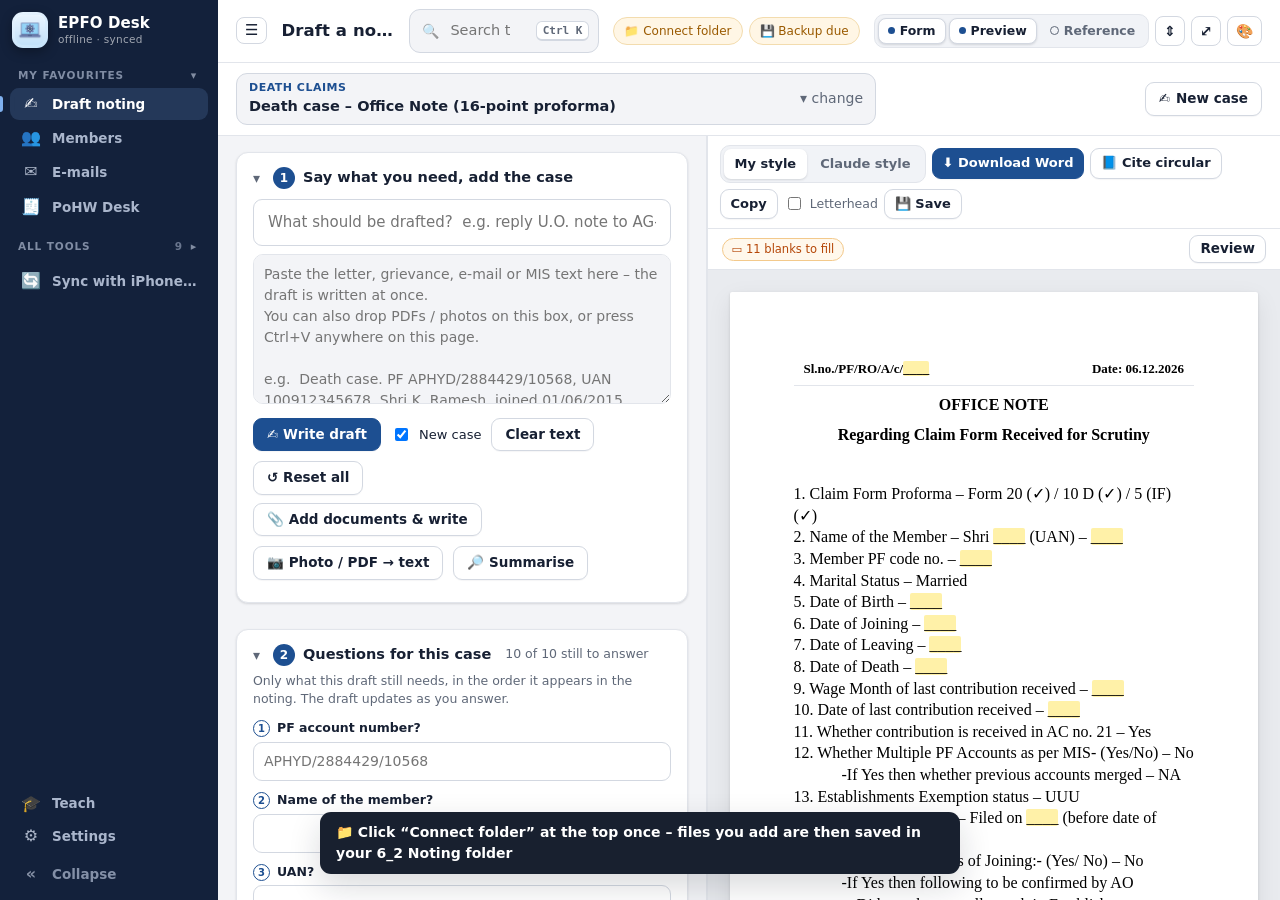
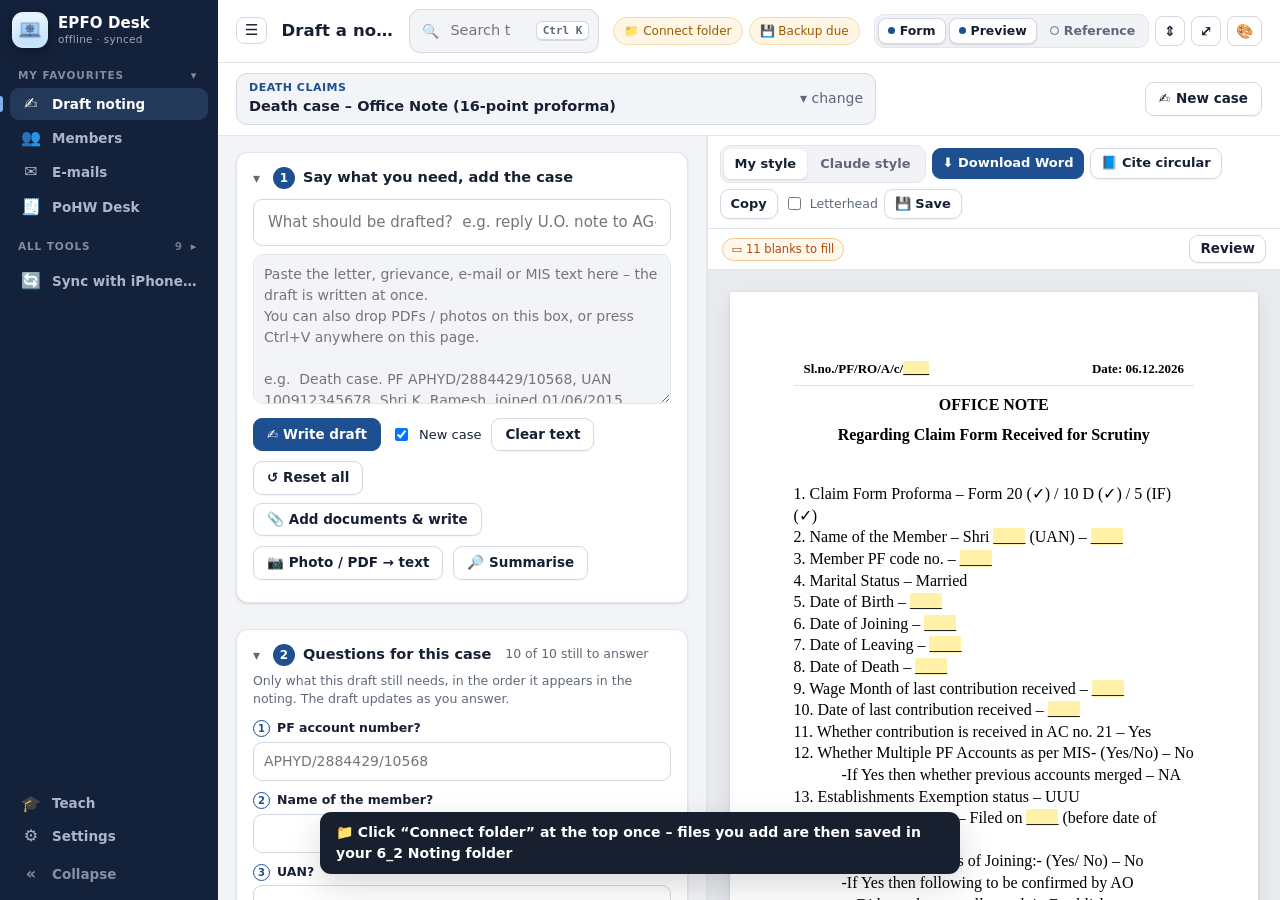
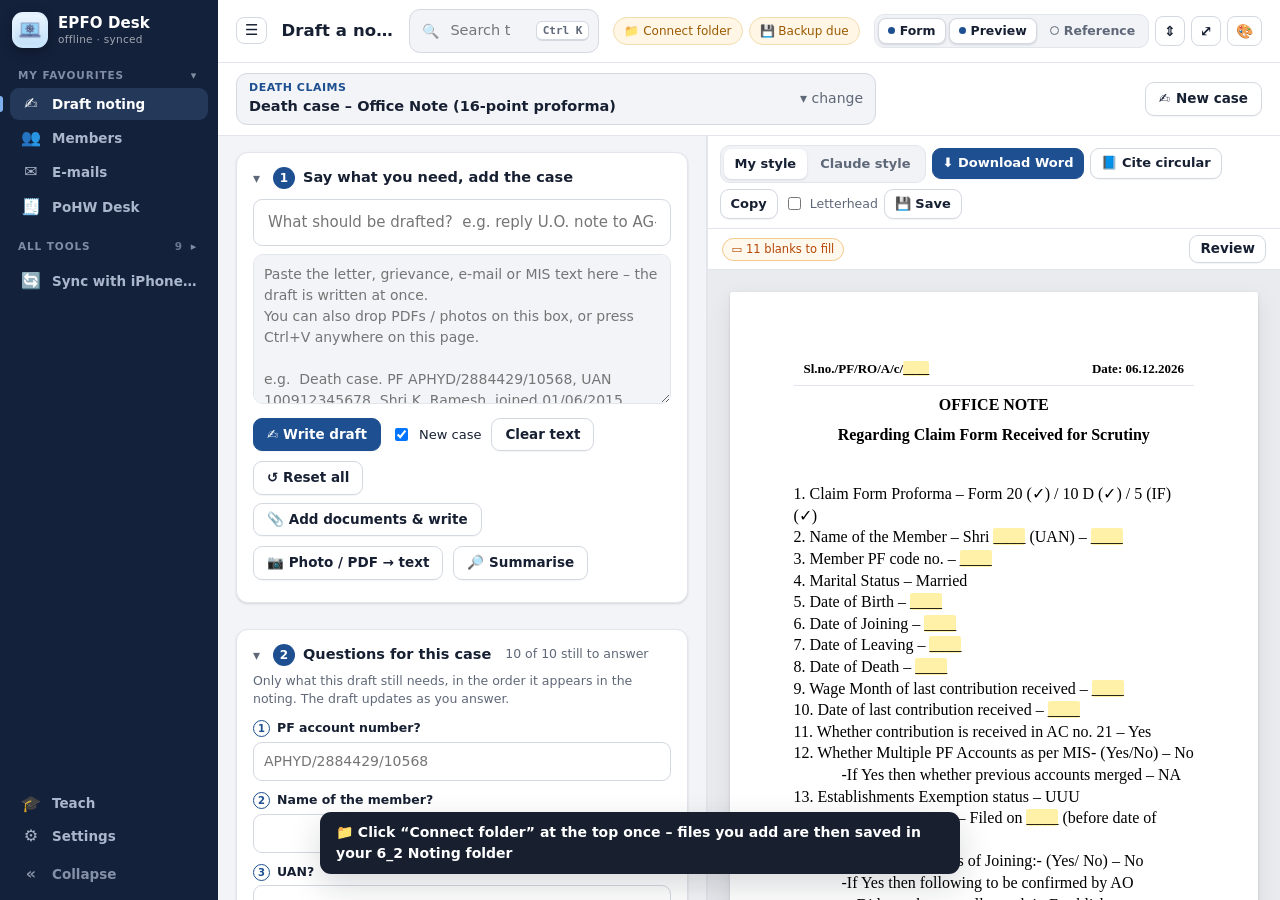
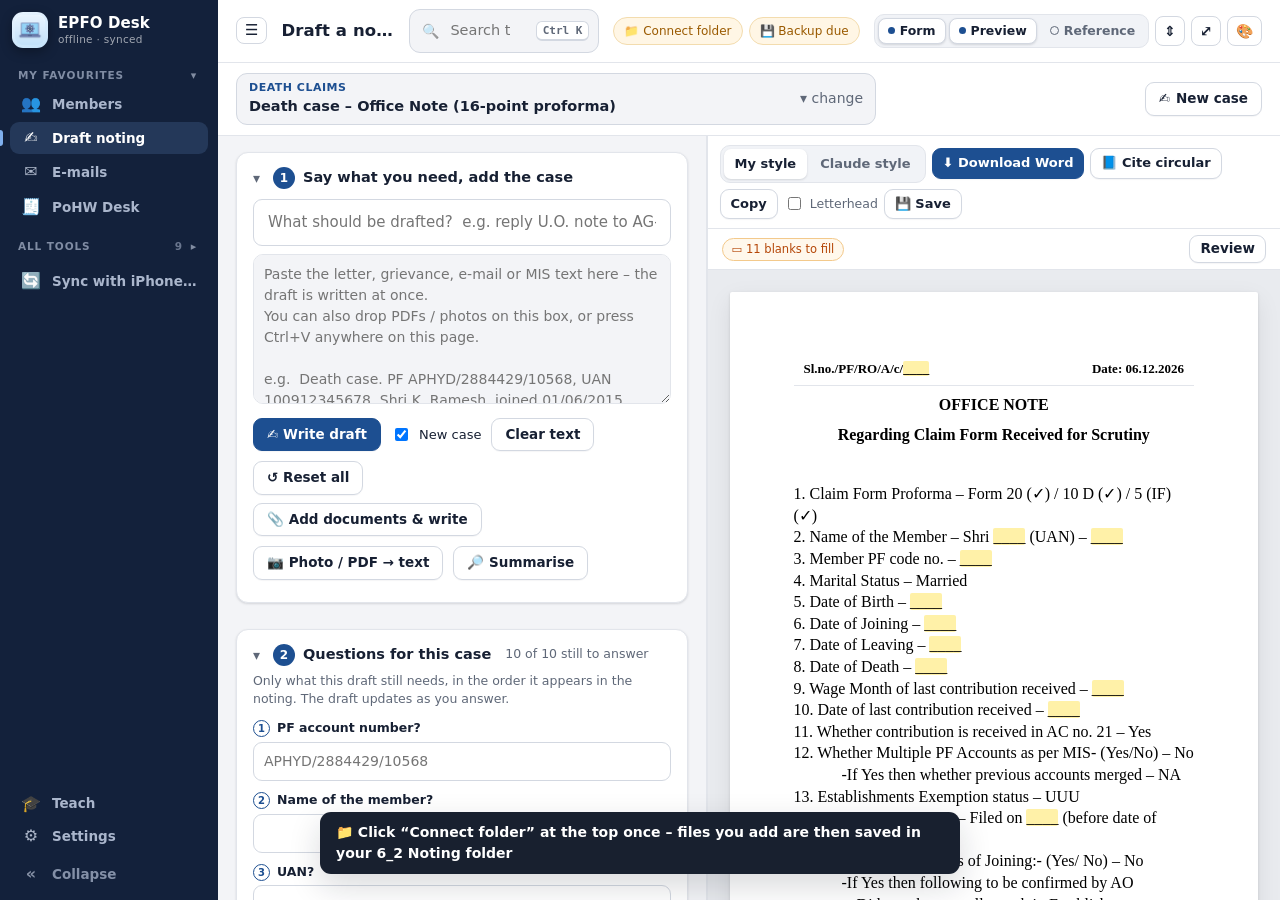
